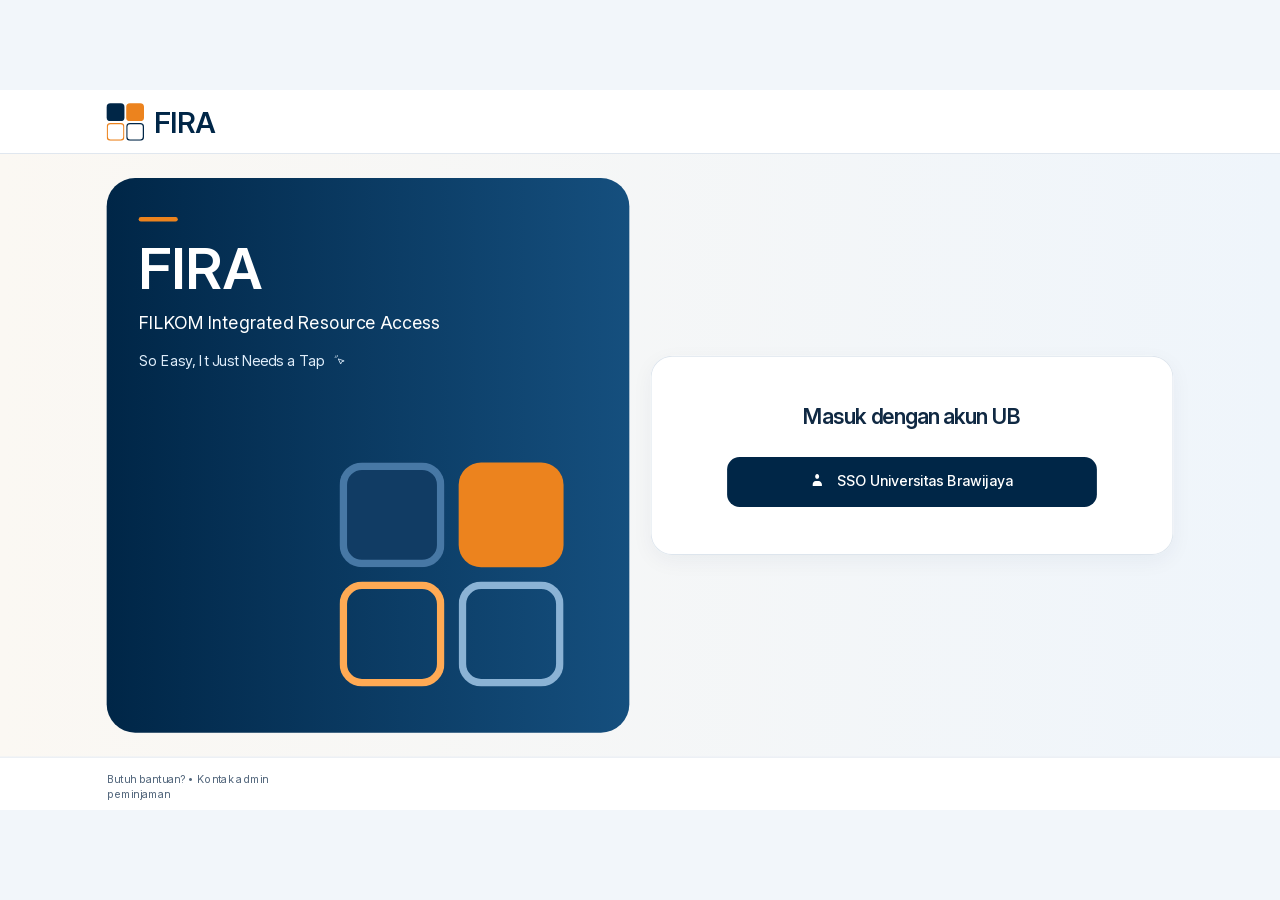
==== index.html @ 44326b99 "ganti judul ama nambahin logo Updated the title and added a favicon link." ====
<!doctype html>
<html lang="id">
<head>
  <meta charset="utf-8">
  <meta name="viewport" content="width=device-width, initial-scale=1">
  <title>FIRA</title>
  <link rel="icon" href="Logo FIRA.png" type="image/x-icon">
  <link rel="stylesheet" href="styles.css">
  <script defer src="prototype-data.js"></script>
  <script defer src="app.js"></script>
</head>
<body>
  <main id="screen" aria-label="FIRA"></main>
  <div id="dialogs"></div>
  <noscript>Aktifkan JavaScript untuk mencoba prototipe FIRA.</noscript>
  <!-- Layar 1: Login -->
  <template id="view-194-294">
    <div class="layer appearance-1 view" style="width:1440px;height:810px" data-view="194:294">
      <div class="layer appearance-2" style="left:0px;top:0px;width:1440px;height:72px" ></div>
      <div class="layer appearance-3" style="left:0px;top:71px;width:1440px;height:1px" ></div>
      <div class="layer appearance-4" style="left:120px;top:99px;width:588px;height:624px" >
        <div class="layer appearance-5" style="left:36px;top:44px;width:44px;height:5px" ></div>
        <span class="layer appearance-6 copy" style="left:36px;top:66px;width:482px;height:72px" ><span>FIRA</span></span>
        <span class="layer appearance-7 copy" style="left:36px;top:149px;width:470px;height:28px" ><span>FILKOM Integrated Resource Access</span></span>
        <span class="layer appearance-8 copy" style="left:36px;top:193px;width:215px;height:24px" ><span>So Easy, It Just Needs a Tap </span></span>
        <div class="layer appearance-9" style="left:254px;top:197px;width:16px;height:16px" >
          <img class="layer appearance-10" style="left:6px;top:6px;width:7.52px;height:7.48px" alt="" src="data:image/svg+xml,%3Csvg%20width%3D%229%22%20height%3D%229%22%20viewBox%3D%220%200%209%209%22%20fill%3D%22none%22%20xmlns%3D%22http%3A%2F%2Fwww.w3.org%2F2000%2Fsvg%22%3E%0A%3Cpath%20d%3D%22M0.580017%200.580078L8.10002%203.62008L4.90002%204.86008L3.66002%208.06008L0.580017%200.580078Z%22%20stroke-width%3D%221.16%22%20stroke-linecap%3D%22round%22%20stroke-linejoin%3D%22round%22%20stroke%3D%22%23DFEDFA%22%2F%3E%0A%3C%2Fsvg%3E%0A">
          <img class="layer appearance-10" style="left:2.16px;top:2.16px;width:3.84px;height:3.84px" alt="" src="data:image/svg+xml,%3Csvg%20width%3D%225%22%20height%3D%225%22%20viewBox%3D%220%200%205%205%22%20fill%3D%22none%22%20xmlns%3D%22http%3A%2F%2Fwww.w3.org%2F2000%2Fsvg%22%3E%0A%3Cpath%20d%3D%22M4.41999%200.580078V2.34008M0.579987%204.42008H2.33999M1.65999%201.66008L2.85999%202.86008%22%20stroke-width%3D%221.16%22%20stroke-linecap%3D%22round%22%20stroke-linejoin%3D%22round%22%20stroke%3D%22%23DFEDFA%22%2F%3E%0A%3C%2Fsvg%3E%0A">
        </div>
        <div class="layer appearance-11" style="left:262px;top:320px;width:118px;height:118px" ></div>
        <div class="layer appearance-12" style="left:396px;top:320px;width:118px;height:118px" ></div>
        <div class="layer appearance-13" style="left:262px;top:454px;width:118px;height:118px" ></div>
        <div class="layer appearance-14" style="left:396px;top:454px;width:118px;height:118px" ></div>
      </div>
      <span class="layer appearance-15 copy" style="left:120px;top:16px;width:45px;height:28px" hidden><span>FIRA</span></span>
      <span class="layer appearance-16 copy" style="left:120px;top:42px;width:208px;height:16px" hidden><span>FILKOM Integrated Resource Access</span></span>
      <div class="layer appearance-17" style="left:732px;top:299px;width:588px;height:224px" ></div>
      <span class="layer appearance-18 copy" style="left:732px;top:352px;width:588px;height:40px" ><span>Masuk dengan akun UB</span></span>
      <div class="layer appearance-2" style="left:0px;top:750px;width:1440px;height:60px" ></div>
      <div class="layer appearance-3" style="left:0px;top:750px;width:1440px;height:1px" ></div>
      <span class="layer appearance-19 copy" style="left:120px;top:768px;width:252px;height:16px" ><span>Butuh bantuan? • Kontak admin peminjaman</span></span>
      <div class="layer appearance-10" style="left:120px;top:14px;width:128px;height:44px" >
        <div class="layer appearance-20" style="left:0px;top:1px;width:19.6px;height:19.6px" ></div>
        <div class="layer appearance-21" style="left:22.4px;top:1px;width:19.6px;height:19.6px" ></div>
        <div class="layer appearance-22" style="left:0px;top:23.4px;width:19.6px;height:19.6px" ></div>
        <div class="layer appearance-23" style="left:22.4px;top:23.4px;width:19.6px;height:19.6px" ></div>
        <span class="layer appearance-24 copy" style="left:53.2px;top:3px;width:76px;height:40px" ><span>FIRA</span></span>
      </div>
      <div class="layer appearance-25 control" style="left:818px;top:413px;width:416px;height:56px" data-events="194:317" role="button" tabindex="0" aria-label="SSO Universitas Brawijaya">
        <div class="layer appearance-26" style="width:20px;height:20px" >
          <img class="layer appearance-10" style="left:7.29px;top:3.33px;width:5.42px;height:5.42px" alt="" src="data:image/svg+xml,%3Csvg%20width%3D%226%22%20height%3D%226%22%20viewBox%3D%220%200%206%206%22%20fill%3D%22none%22%20xmlns%3D%22http%3A%2F%2Fwww.w3.org%2F2000%2Fsvg%22%3E%0A%3Cpath%20d%3D%22M2.70833%205.41667C4.2041%205.41667%205.41667%204.2041%205.41667%202.70833C5.41667%201.21256%204.2041%200%202.70833%200C1.21256%200%200%201.21256%200%202.70833C0%204.2041%201.21256%205.41667%202.70833%205.41667Z%22%20fill%3D%22white%22%2F%3E%0A%3C%2Fsvg%3E%0A">
          <img class="layer appearance-10" style="left:4.17px;top:10.83px;width:11.67px;height:5.83px" alt="" src="data:image/svg+xml,%3Csvg%20width%3D%2212%22%20height%3D%226%22%20viewBox%3D%220%200%2012%206%22%20fill%3D%22none%22%20xmlns%3D%22http%3A%2F%2Fwww.w3.org%2F2000%2Fsvg%22%3E%0A%3Cpath%20d%3D%22M0%205V4.16667C0%203.0616%200.438987%202.00179%201.22039%201.22039C2.00179%200.438987%203.0616%200%204.16667%200H7.5C8.60507%200%209.66488%200.438987%2010.4463%201.22039C11.2277%202.00179%2011.6667%203.0616%2011.6667%204.16667V5C11.6667%205.22101%2011.5789%205.43298%2011.4226%205.58926C11.2663%205.74554%2011.0543%205.83333%2010.8333%205.83333H0.833333C0.61232%205.83333%200.400358%205.74554%200.244078%205.58926C0.0877975%205.43298%200%205.22101%200%205Z%22%20fill%3D%22white%22%2F%3E%0A%3C%2Fsvg%3E%0A">
        </div>
        <span class="layer appearance-27 copy" style="width:201px;height:24px" ><span>SSO Universitas Brawijaya</span></span>
      </div>
    </div>
  </template>

  <!-- Layar 2: Dashboard dan Status Peminjaman -->
  <template id="view-194-322">
    <div class="layer appearance-28 view scrollable" style="width:1440px;height:810px" data-view="194:322">
      <div class="scroll-contents">
        <div class="layer appearance-29" style="left:0px;top:0px;width:1440px;height:941px" ></div>
        <div class="layer appearance-30" style="left:120px;top:158px;width:1200px;height:205px" >
          <div class="layer appearance-31" style="left:1008px;top:35px;width:74px;height:74px" ></div>
          <div class="layer appearance-32" style="left:1094px;top:35px;width:74px;height:74px" ></div>
          <div class="layer appearance-33" style="left:1008px;top:121px;width:74px;height:74px" ></div>
          <div class="layer appearance-34" style="left:1094px;top:121px;width:74px;height:74px" ></div>
          <span class="layer appearance-35 copy" style="left:28px;top:24.5px;width:850px;height:40px" ><span>Halo, Iqbal Fahmi</span></span>
          <span class="layer appearance-36 copy" style="left:28px;top:76.5px;width:815px;height:24px" ><span>Ajukan kebutuhan kegiatanmu dan pantau perkembangannya di sini.</span></span>
          <div class="layer appearance-37 control" style="left:28px;top:128px;width:245px;height:48px" data-events="194:331" role="button" tabindex="0" aria-label="+  Ajukan Peminjaman Baru">
            <span class="layer appearance-38 copy" style="width:183px;height:20px" ><span>+  Ajukan Peminjaman Baru</span></span>
          </div>
          <div class="layer appearance-39 control" style="left:287px;top:128px;width:179px;height:48px" data-events="194:333" role="button" tabindex="0" aria-label="Lihat Prosedur  →">
            <span class="layer appearance-38 copy" style="width:119px;height:20px" ><span>Lihat Prosedur  →</span></span>
          </div>
        </div>
        <div class="layer appearance-9" style="left:120px;top:392px;width:1200px;height:525px" >
          <span class="layer appearance-40 copy" style="left:0px;top:-1.5px;width:758px;height:32px" ><span>Status peminjaman</span></span>
          <span class="layer appearance-41 copy" style="left:0px;top:37.5px;width:768px;height:24px" ><span>Gulir daftar untuk melihat semua pengajuan.</span></span>
          <div class="layer appearance-42 scrollable" style="left:0px;top:82px;width:756px;height:443px" >
            <div class="layer appearance-43" style="left:0px;top:0px;width:756px;height:max-content" >
              <div class="layer appearance-44 control" style="width:756px;height:176px" hidden data-visible="211:199" data-events="194:376" role="button" tabindex="0" aria-label="Status terkirim · Ruangan">
                <div class="layer appearance-45" style="left:20px;top:20px;width:42px;height:42px" >
                  <div class="layer appearance-9" style="left:10px;top:10px;width:22px;height:22px" >
                    <img class="layer appearance-10" style="left:2.75px;top:2.75px;width:16.5px;height:16.5px" alt="" src="data:image/svg+xml,%3Csvg%20xmlns%3D%22http%3A%2F%2Fwww.w3.org%2F2000%2Fsvg%22%20width%3D%2216.5%22%20height%3D%2216.5%22%20viewBox%3D%220%200%2016.5%2016.5%22%3E%3Cpath%20fill-rule%3D%22nonzero%22%20fill%3D%22rgba(0%2C91%2C146%2C1)%22%20d%3D%22M1.00833%2016.5%20C1.00833%2016.9556%201.3777%2017.325%201.83333%2017.325%20C2.28897%2017.325%202.65833%2016.9556%202.65833%2016.5%20L1.83333%2016.5%20L1.00833%2016.5%20Z%20M3.66667%200%20L3.66667%20-0.825%20L3.66667%200%20Z%20M11%200%20L11.495%20-0.66%20C11.3522%20-0.767103%2011.1785%20-0.825%2011%20-0.825%20L11%200%20Z%20M14.6667%202.75%20L15.4917%202.75%20C15.4917%202.49033%2015.3694%202.24581%2015.1617%202.09%20L14.6667%202.75%20Z%20M13.8417%2016.5%20C13.8417%2016.9556%2014.211%2017.325%2014.6667%2017.325%20C15.1223%2017.325%2015.4917%2016.9556%2015.4917%2016.5%20L14.6667%2016.5%20L13.8417%2016.5%20Z%20M0%2015.675%20C-0.455635%2015.675%20-0.825%2016.0444%20-0.825%2016.5%20C-0.825%2016.9556%20-0.455635%2017.325%200%2017.325%20L0%2016.5%20L0%2015.675%20Z%20M16.5%2017.325%20C16.9556%2017.325%2017.325%2016.9556%2017.325%2016.5%20C17.325%2016.0444%2016.9556%2015.675%2016.5%2015.675%20L16.5%2016.5%20L16.5%2017.325%20Z%20M8.25%207.425%20C7.79437%207.425%207.425%207.79437%207.425%208.25%20C7.425%208.70564%207.79437%209.075%208.25%209.075%20L8.25%208.25%20L8.25%207.425%20Z%20M8.25917%209.075%20C8.7148%209.075%209.08417%208.70564%209.08417%208.25%20C9.08417%207.79437%208.7148%207.425%208.25917%207.425%20L8.25917%208.25%20L8.25917%209.075%20Z%20M1.83333%2016.5%20L2.65833%2016.5%20L2.65833%201.83333%20L1.83333%201.83333%20L1.00833%201.83333%20L1.00833%2016.5%20L1.83333%2016.5%20Z%20M1.83333%201.83333%20L2.65833%201.83333%20C2.65833%201.56591%202.76457%201.30943%202.95367%201.12033%20L2.3703%200.536971%20L1.78694%20-0.0463923%20C1.28841%200.452142%201.00833%201.1283%201.00833%201.83333%20L1.83333%201.83333%20Z%20M2.3703%200.536971%20L2.95367%201.12033%20C3.14277%200.931235%203.39924%200.825%203.66667%200.825%20L3.66667%200%20L3.66667%20-0.825%20C2.96163%20-0.825%202.28548%20-0.544927%201.78694%20-0.0463923%20L2.3703%200.536971%20Z%20M3.66667%200%20L3.66667%200.825%20L11%200.825%20L11%200%20L11%20-0.825%20L3.66667%20-0.825%20L3.66667%200%20Z%20M11%200%20L10.505%200.66%20L14.1717%203.41%20L14.6667%202.75%20L15.1617%202.09%20L11.495%20-0.66%20L11%200%20Z%20M14.6667%202.75%20L13.8417%202.75%20L13.8417%2016.5%20L14.6667%2016.5%20L15.4917%2016.5%20L15.4917%202.75%20L14.6667%202.75%20Z%20M0%2016.5%20L0%2017.325%20L16.5%2017.325%20L16.5%2016.5%20L16.5%2015.675%20L0%2015.675%20L0%2016.5%20Z%20M8.25%208.25%20L8.25%209.075%20L8.25917%209.075%20L8.25917%208.25%20L8.25917%207.425%20L8.25%207.425%20L8.25%208.25%20Z%22%2F%3E%3C%2Fsvg%3E">
                  </div>
                </div>
                <span class="layer appearance-46 copy" style="left:76px;top:19px;width:416px;height:28px" data-characters="211:208"><span>Pelatihan HMDTIF · Ruangan</span></span>
                <div class="layer appearance-47" style="left:501px;top:18px;width:233px;height:32px" >
                  <span class="layer appearance-48 copy" style="width:200px;height:20px" ><span>◷  Menunggu verifikasi BEM</span></span>
                </div>
                <span class="layer appearance-49 copy" style="left:76px;top:57px;width:405px;height:20px" data-characters="211:209"><span>Ruang GKM 4.1 (Kanan)</span></span>
                <span class="layer appearance-49 copy" style="left:76px;top:86px;width:405px;height:20px" data-characters="211:210"><span>11 November 2026 · 10.00–12.00 WIB</span></span>
                <div class="layer appearance-39 control" style="left:588px;top:108px;width:146px;height:48px" data-events="230:116" role="button" tabindex="0" aria-label="Lihat Detail  →">
                  <span class="layer appearance-50 copy" style="width:110px;height:22px" ><span>Lihat Detail  →</span></span>
                </div>
              </div>
              <div class="layer appearance-44 control" style="width:756px;height:176px" hidden data-visible="211:202" data-events="199:49" role="button" tabindex="0" aria-label="Status terkirim · Demo Multimedia · Peralatan">
                <div class="layer appearance-51" style="left:20px;top:20px;width:42px;height:42px" >
                  <div class="layer appearance-9" style="left:10px;top:10px;width:22px;height:22px" >
                    <img class="layer appearance-10" style="left:2.75px;top:6.42px;width:16.5px;height:11.92px" alt="" src="data:image/svg+xml,%3Csvg%20xmlns%3D%22http%3A%2F%2Fwww.w3.org%2F2000%2Fsvg%22%20width%3D%2216.5%22%20height%3D%2211.916666984558105%22%20viewBox%3D%220%200%2016.5%2011.916666984558105%22%3E%3Cpath%20fill-rule%3D%22nonzero%22%20fill%3D%22rgba(81%2C57%2C144%2C1)%22%20d%3D%22M2.75%200%20L2.75%200.825%20L13.75%200.825%20L13.75%200%20L13.75%20-0.825%20L2.75%20-0.825%20L2.75%200%20Z%20M13.75%200%20L13.75%200.825%20C14.8131%200.825%2015.675%201.68685%2015.675%202.75%20L16.5%202.75%20L17.325%202.75%20C17.325%200.775582%2015.7244%20-0.825%2013.75%20-0.825%20L13.75%200%20Z%20M16.5%202.75%20L15.675%202.75%20L15.675%209.16667%20L16.5%209.16667%20L17.325%209.16667%20L17.325%202.75%20L16.5%202.75%20Z%20M16.5%209.16667%20L15.675%209.16667%20C15.675%2010.2298%2014.8131%2011.0917%2013.75%2011.0917%20L13.75%2011.9167%20L13.75%2012.7417%20C15.7244%2012.7417%2017.325%2011.1411%2017.325%209.16667%20L16.5%209.16667%20Z%20M13.75%2011.9167%20L13.75%2011.0917%20L2.75%2011.0917%20L2.75%2011.9167%20L2.75%2012.7417%20L13.75%2012.7417%20L13.75%2011.9167%20Z%20M2.75%2011.9167%20L2.75%2011.0917%20C1.68685%2011.0917%200.825%2010.2298%200.825%209.16667%20L0%209.16667%20L-0.825%209.16667%20C-0.825%2011.1411%200.775582%2012.7417%202.75%2012.7417%20L2.75%2011.9167%20Z%20M0%209.16667%20L0.825%209.16667%20L0.825%202.75%20L0%202.75%20L-0.825%202.75%20L-0.825%209.16667%20L0%209.16667%20Z%20M0%202.75%20L0.825%202.75%20C0.825%201.68685%201.68685%200.825%202.75%200.825%20L2.75%200%20L2.75%20-0.825%20C0.775582%20-0.825%20-0.825%200.775582%20-0.825%202.75%20L0%202.75%20Z%22%2F%3E%3C%2Fsvg%3E">
                    <img class="layer appearance-10" style="left:2.75px;top:3.67px;width:16.5px;height:10.08px" alt="" src="data:image/svg+xml,%3Csvg%20xmlns%3D%22http%3A%2F%2Fwww.w3.org%2F2000%2Fsvg%22%20width%3D%2216.5%22%20height%3D%2210.083333969116211%22%20viewBox%3D%220%200%2016.5%2010.083333969116211%22%3E%3Cpath%20fill-rule%3D%22nonzero%22%20fill%3D%22rgba(81%2C57%2C144%2C1)%22%20d%3D%22M3.75833%202.75%20C3.75833%203.20564%204.1277%203.575%204.58333%203.575%20C5.03897%203.575%205.40833%203.20564%205.40833%202.75%20L4.58333%202.75%20L3.75833%202.75%20Z%20M4.58333%200.916667%20L5.40833%200.916667%20L4.58333%200.916667%20Z%20M5.5%200%20L5.5%200.825%20L5.5%200%20Z%20M11.0917%202.75%20C11.0917%203.20564%2011.461%203.575%2011.9167%203.575%20C12.3723%203.575%2012.7417%203.20564%2012.7417%202.75%20L11.9167%202.75%20L11.0917%202.75%20Z%20M0%206.50833%20C-0.455635%206.50833%20-0.825%206.8777%20-0.825%207.33333%20C-0.825%207.78897%20-0.455635%208.15833%200%208.15833%20L0%207.33333%20L0%206.50833%20Z%20M16.5%208.15833%20C16.9556%208.15833%2017.325%207.78897%2017.325%207.33333%20C17.325%206.8777%2016.9556%206.50833%2016.5%206.50833%20L16.5%207.33333%20L16.5%208.15833%20Z%20M7.24167%207.33333%20C7.24167%206.8777%206.8723%206.50833%206.41667%206.50833%20C5.96103%206.50833%205.59167%206.8777%205.59167%207.33333%20L6.41667%207.33333%20L7.24167%207.33333%20Z%20M6.41667%2010.0833%20L5.59167%2010.0833%20C5.59167%2010.539%205.96103%2010.9083%206.41667%2010.9083%20L6.41667%2010.0833%20Z%20M10.0833%2010.0833%20L10.0833%2010.9083%20C10.539%2010.9083%2010.9083%2010.539%2010.9083%2010.0833%20L10.0833%2010.0833%20Z%20M10.9083%207.33333%20C10.9083%206.8777%2010.539%206.50833%2010.0833%206.50833%20C9.6277%206.50833%209.25833%206.8777%209.25833%207.33333%20L10.0833%207.33333%20L10.9083%207.33333%20Z%20M4.58333%202.75%20L5.40833%202.75%20L5.40833%200.916667%20L4.58333%200.916667%20L3.75833%200.916667%20L3.75833%202.75%20L4.58333%202.75%20Z%20M4.58333%200.916667%20L5.40833%200.916667%20C5.40833%200.892356%205.41799%200.86904%205.43518%200.851849%20L4.85182%200.268486%20L4.26846%20-0.314877%20C3.94183%200.011748%203.75833%200.454747%203.75833%200.916667%20L4.58333%200.916667%20Z%20M4.85182%200.268486%20L5.43518%200.851849%20C5.45237%200.834657%205.47569%200.825%205.5%200.825%20L5.5%200%20L5.5%20-0.825%20C5.03808%20-0.825%204.59508%20-0.641503%204.26846%20-0.314877%20L4.85182%200.268486%20Z%20M5.5%200%20L5.5%200.825%20L11%200.825%20L11%200%20L11%20-0.825%20L5.5%20-0.825%20L5.5%200%20Z%20M11%200%20L11%200.825%20C11.0243%200.825%2011.0476%200.834657%2011.0648%200.851849%20L11.6482%200.268486%20L12.2315%20-0.314877%20C11.9049%20-0.641503%2011.4619%20-0.825%2011%20-0.825%20L11%200%20Z%20M11.6482%200.268486%20L11.0648%200.851849%20C11.082%200.86904%2011.0917%200.892356%2011.0917%200.916667%20L11.9167%200.916667%20L12.7417%200.916667%20C12.7417%200.454747%2012.5582%200.011748%2012.2315%20-0.314877%20L11.6482%200.268486%20Z%20M11.9167%200.916667%20L11.0917%200.916667%20L11.0917%202.75%20L11.9167%202.75%20L12.7417%202.75%20L12.7417%200.916667%20L11.9167%200.916667%20Z%20M0%207.33333%20L0%208.15833%20L16.5%208.15833%20L16.5%207.33333%20L16.5%206.50833%20L0%206.50833%20L0%207.33333%20Z%20M6.41667%207.33333%20L5.59167%207.33333%20L5.59167%2010.0833%20L6.41667%2010.0833%20L7.24167%2010.0833%20L7.24167%207.33333%20L6.41667%207.33333%20Z%20M6.41667%2010.0833%20L6.41667%2010.9083%20L10.0833%2010.9083%20L10.0833%2010.0833%20L10.0833%209.25833%20L6.41667%209.25833%20L6.41667%2010.0833%20Z%20M10.0833%2010.0833%20L10.9083%2010.0833%20L10.9083%207.33333%20L10.0833%207.33333%20L9.25833%207.33333%20L9.25833%2010.0833%20L10.0833%2010.0833%20Z%22%2F%3E%3C%2Fsvg%3E">
                  </div>
                </div>
                <span class="layer appearance-46 copy" style="left:76px;top:19px;width:416px;height:28px" ><span>Demo Multimedia · Peralatan</span></span>
                <div class="layer appearance-47" style="left:501px;top:18px;width:233px;height:32px" >
                  <span class="layer appearance-48 copy" style="width:200px;height:20px" ><span>◷  Menunggu verifikasi BEM</span></span>
                </div>
                <span class="layer appearance-49 copy" style="left:76px;top:57px;width:405px;height:20px" data-characters="199:42"><span>TV</span></span>
                <span class="layer appearance-52 copy" style="left:501px;top:66px;width:233px;height:22px" data-characters="199:43"><span>1 unit</span></span>
                <span class="layer appearance-49 copy" style="left:76px;top:86px;width:405px;height:20px" data-characters="199:44"><span>25 Nov 2026 · 09.00–16.00 WIB</span></span>
                <div class="layer appearance-39 control" style="left:588px;top:108px;width:146px;height:48px" data-events="230:118" role="button" tabindex="0" aria-label="Lihat Detail  →">
                  <span class="layer appearance-50 copy" style="width:110px;height:22px" ><span>Lihat Detail  →</span></span>
                </div>
              </div>
              <div class="layer appearance-44 control" style="width:756px;height:176px" hidden data-visible="211:205" data-events="199:60" role="button" tabindex="0" aria-label="Status terkirim · RABIR AF · Publikasi">
                <div class="layer appearance-53" style="left:20px;top:20px;width:42px;height:42px" >
                  <div class="layer appearance-9" style="left:10px;top:10px;width:22px;height:22px" >
                    <img class="layer appearance-10" style="left:3.67px;top:4.58px;width:16.5px;height:13.75px" alt="" src="data:image/svg+xml,%3Csvg%20xmlns%3D%22http%3A%2F%2Fwww.w3.org%2F2000%2Fsvg%22%20width%3D%2216.5%22%20height%3D%2213.75%22%20viewBox%3D%220%200%2016.5%2013.75%22%3E%3Cpath%20fill-rule%3D%22nonzero%22%20fill%3D%22rgba(23%2C99%2C73%2C1)%22%20d%3D%22M0%204.58333%20L-0.825%204.58333%20L0%204.58333%20Z%20M4.58333%209.16667%20L4.9184%208.41277%20C4.81291%208.36589%204.69877%208.34167%204.58333%208.34167%20L4.58333%209.16667%20Z%20M12.8333%2012.8333%20L12.4983%2013.5872%20C12.7535%2013.7007%2013.0487%2013.6773%2013.2829%2013.5251%20C13.5171%2013.3729%2013.6583%2013.1126%2013.6583%2012.8333%20L12.8333%2012.8333%20Z%20M12.8333%200%20L13.6583%200%20C13.6583%20-0.279269%2013.5171%20-0.539579%2013.2829%20-0.691756%20C13.0487%20-0.843933%2012.7535%20-0.867316%2012.4983%20-0.753895%20L12.8333%200%20Z%20M4.58333%203.66667%20L4.58333%204.49167%20C4.69877%204.49167%204.81291%204.46744%204.9184%204.42056%20L4.58333%203.66667%20Z%20M4.43266%208.86027%20C4.26344%208.43722%203.78332%208.23145%203.36027%208.40067%20C2.93722%208.56989%202.73145%209.05002%202.90067%209.47306%20L3.66667%209.16667%20L4.43266%208.86027%20Z%20M4.73401%2014.0564%20C4.90323%2014.4794%205.38335%2014.6852%205.8064%2014.516%20C6.22944%2014.3468%206.43521%2013.8666%206.26599%2013.4436%20L5.5%2013.75%20L4.73401%2014.0564%20Z%20M15%203.0833%20C14.6778%203.40549%2014.6778%203.92785%2015%204.25003%20C15.3222%204.57221%2015.8445%204.57221%2016.1667%204.25003%20L15.5833%203.66667%20L15%203.0833%20Z%20M17.0834%203.33336%20C17.4055%203.01118%2017.4055%202.48882%2017.0834%202.16664%20C16.7612%201.84445%2016.2388%201.84445%2015.9166%202.16664%20L16.5%202.75%20L17.0834%203.33336%20Z%20M16.1667%209.49997%20C15.8445%209.17779%2015.3222%209.17779%2015%209.49997%20C14.6778%209.82215%2014.6778%2010.3445%2015%2010.6667%20L15.5833%2010.0833%20L16.1667%209.49997%20Z%20M15.9166%2011.5834%20C16.2388%2011.9055%2016.7612%2011.9055%2017.0834%2011.5834%20C17.4055%2011.2612%2017.4055%2010.7388%2017.0834%2010.4166%20L16.5%2011%20L15.9166%2011.5834%20Z%20M0%204.58333%20L-0.825%204.58333%20L-0.825%208.25%20L0%208.25%20L0.825%208.25%20L0.825%204.58333%20L0%204.58333%20Z%20M0%208.25%20L-0.825%208.25%20C-0.825%208.71192%20-0.641503%209.15492%20-0.314877%209.48154%20L0.268486%208.89818%20L0.851849%208.31482%20C0.834657%208.29763%200.825%208.27431%200.825%208.25%20L0%208.25%20Z%20M0.268486%208.89818%20L-0.314877%209.48154%20C0.011748%209.80817%200.454747%209.99167%200.916667%209.99167%20L0.916667%209.16667%20L0.916667%208.34167%20C0.892356%208.34167%200.86904%208.33201%200.851849%208.31482%20L0.268486%208.89818%20Z%20M0.916667%209.16667%20L0.916667%209.99167%20L4.58333%209.99167%20L4.58333%209.16667%20L4.58333%208.34167%20L0.916667%208.34167%20L0.916667%209.16667%20Z%20M4.58333%209.16667%20L4.24827%209.92056%20L12.4983%2013.5872%20L12.8333%2012.8333%20L13.1684%2012.0794%20L4.9184%208.41277%20L4.58333%209.16667%20Z%20M12.8333%2012.8333%20L13.6583%2012.8333%20L13.6583%200%20L12.8333%200%20L12.0083%200%20L12.0083%2012.8333%20L12.8333%2012.8333%20Z%20M12.8333%200%20L12.4983%20-0.753895%20L4.24827%202.91277%20L4.58333%203.66667%20L4.9184%204.42056%20L13.1684%200.753895%20L12.8333%200%20Z%20M4.58333%203.66667%20L4.58333%202.84167%20L0.916667%202.84167%20L0.916667%203.66667%20L0.916667%204.49167%20L4.58333%204.49167%20L4.58333%203.66667%20Z%20M0.916667%203.66667%20L0.916667%202.84167%20C0.454747%202.84167%200.011748%203.02516%20-0.314877%203.35179%20L0.268486%203.93515%20L0.851849%204.51852%20C0.86904%204.50132%200.892356%204.49167%200.916667%204.49167%20L0.916667%203.66667%20Z%20M0.268486%203.93515%20L-0.314877%203.35179%20C-0.641503%203.67841%20-0.825%204.12141%20-0.825%204.58333%20L0%204.58333%20L0.825%204.58333%20C0.825%204.55902%200.834657%204.53571%200.851849%204.51852%20L0.268486%203.93515%20Z%20M3.66667%209.16667%20L2.90067%209.47306%20L4.73401%2014.0564%20L5.5%2013.75%20L6.26599%2013.4436%20L4.43266%208.86027%20L3.66667%209.16667%20Z%20M15.5833%203.66667%20L16.1667%204.25003%20L17.0834%203.33336%20L16.5%202.75%20L15.9166%202.16664%20L15%203.0833%20L15.5833%203.66667%20Z%20M15.5833%2010.0833%20L15%2010.6667%20L15.9166%2011.5834%20L16.5%2011%20L17.0834%2010.4166%20L16.1667%209.49997%20L15.5833%2010.0833%20Z%22%2F%3E%3C%2Fsvg%3E">
                  </div>
                </div>
                <span class="layer appearance-46 copy" style="left:76px;top:19px;width:416px;height:28px" ><span>RABIR AF · Publikasi</span></span>
                <div class="layer appearance-47" style="left:501px;top:18px;width:233px;height:32px" >
                  <span class="layer appearance-48 copy" style="width:200px;height:20px" ><span>◷  Menunggu verifikasi BEM</span></span>
                </div>
                <span class="layer appearance-49 copy" style="left:76px;top:57px;width:405px;height:20px" data-characters="199:45"><span>Semua signage FILKOM UB</span></span>
                <span class="layer appearance-52 copy" style="left:501px;top:66px;width:233px;height:22px" data-characters="199:47"><span>1 hari</span></span>
                <span class="layer appearance-49 copy" style="left:76px;top:86px;width:405px;height:20px" data-characters="199:46"><span>25 November 2026</span></span>
                <div class="layer appearance-39 control" style="left:588px;top:108px;width:146px;height:48px" data-events="230:120" role="button" tabindex="0" aria-label="Lihat Detail  →">
                  <span class="layer appearance-50 copy" style="width:110px;height:22px" ><span>Lihat Detail  →</span></span>
                </div>
              </div>
              <div class="layer appearance-44 control" style="width:756px;height:176px" hidden data-visible="211:200" data-events="211:219" role="button" tabindex="0" aria-label="Status 2 · Ruangan">
                <div class="layer appearance-45" style="left:20px;top:20px;width:42px;height:42px" >
                  <div class="layer appearance-9" style="left:10px;top:10px;width:22px;height:22px" >
                    <img class="layer appearance-10" style="left:2.75px;top:2.75px;width:16.5px;height:16.5px" alt="" src="data:image/svg+xml,%3Csvg%20xmlns%3D%22http%3A%2F%2Fwww.w3.org%2F2000%2Fsvg%22%20width%3D%2216.5%22%20height%3D%2216.5%22%20viewBox%3D%220%200%2016.5%2016.5%22%3E%3Cpath%20fill-rule%3D%22nonzero%22%20fill%3D%22rgba(0%2C91%2C146%2C1)%22%20d%3D%22M1.00833%2016.5%20C1.00833%2016.9556%201.3777%2017.325%201.83333%2017.325%20C2.28897%2017.325%202.65833%2016.9556%202.65833%2016.5%20L1.83333%2016.5%20L1.00833%2016.5%20Z%20M3.66667%200%20L3.66667%20-0.825%20L3.66667%200%20Z%20M11%200%20L11.495%20-0.66%20C11.3522%20-0.767103%2011.1785%20-0.825%2011%20-0.825%20L11%200%20Z%20M14.6667%202.75%20L15.4917%202.75%20C15.4917%202.49033%2015.3694%202.24581%2015.1617%202.09%20L14.6667%202.75%20Z%20M13.8417%2016.5%20C13.8417%2016.9556%2014.211%2017.325%2014.6667%2017.325%20C15.1223%2017.325%2015.4917%2016.9556%2015.4917%2016.5%20L14.6667%2016.5%20L13.8417%2016.5%20Z%20M0%2015.675%20C-0.455635%2015.675%20-0.825%2016.0444%20-0.825%2016.5%20C-0.825%2016.9556%20-0.455635%2017.325%200%2017.325%20L0%2016.5%20L0%2015.675%20Z%20M16.5%2017.325%20C16.9556%2017.325%2017.325%2016.9556%2017.325%2016.5%20C17.325%2016.0444%2016.9556%2015.675%2016.5%2015.675%20L16.5%2016.5%20L16.5%2017.325%20Z%20M8.25%207.425%20C7.79437%207.425%207.425%207.79437%207.425%208.25%20C7.425%208.70564%207.79437%209.075%208.25%209.075%20L8.25%208.25%20L8.25%207.425%20Z%20M8.25917%209.075%20C8.7148%209.075%209.08417%208.70564%209.08417%208.25%20C9.08417%207.79437%208.7148%207.425%208.25917%207.425%20L8.25917%208.25%20L8.25917%209.075%20Z%20M1.83333%2016.5%20L2.65833%2016.5%20L2.65833%201.83333%20L1.83333%201.83333%20L1.00833%201.83333%20L1.00833%2016.5%20L1.83333%2016.5%20Z%20M1.83333%201.83333%20L2.65833%201.83333%20C2.65833%201.56591%202.76457%201.30943%202.95367%201.12033%20L2.3703%200.536971%20L1.78694%20-0.0463923%20C1.28841%200.452142%201.00833%201.1283%201.00833%201.83333%20L1.83333%201.83333%20Z%20M2.3703%200.536971%20L2.95367%201.12033%20C3.14277%200.931235%203.39924%200.825%203.66667%200.825%20L3.66667%200%20L3.66667%20-0.825%20C2.96163%20-0.825%202.28548%20-0.544927%201.78694%20-0.0463923%20L2.3703%200.536971%20Z%20M3.66667%200%20L3.66667%200.825%20L11%200.825%20L11%200%20L11%20-0.825%20L3.66667%20-0.825%20L3.66667%200%20Z%20M11%200%20L10.505%200.66%20L14.1717%203.41%20L14.6667%202.75%20L15.1617%202.09%20L11.495%20-0.66%20L11%200%20Z%20M14.6667%202.75%20L13.8417%202.75%20L13.8417%2016.5%20L14.6667%2016.5%20L15.4917%2016.5%20L15.4917%202.75%20L14.6667%202.75%20Z%20M0%2016.5%20L0%2017.325%20L16.5%2017.325%20L16.5%2016.5%20L16.5%2015.675%20L0%2015.675%20L0%2016.5%20Z%20M8.25%208.25%20L8.25%209.075%20L8.25917%209.075%20L8.25917%208.25%20L8.25917%207.425%20L8.25%207.425%20L8.25%208.25%20Z%22%2F%3E%3C%2Fsvg%3E">
                  </div>
                </div>
                <span class="layer appearance-46 copy" style="left:76px;top:19px;width:416px;height:28px" data-characters="211:208"><span>Pelatihan HMDTIF · Ruangan</span></span>
                <div class="layer appearance-47" style="left:501px;top:18px;width:233px;height:32px" >
                  <span class="layer appearance-48 copy" style="width:200px;height:20px" ><span>◷  Menunggu verifikasi BEM</span></span>
                </div>
                <span class="layer appearance-49 copy" style="left:76px;top:57px;width:405px;height:20px" data-characters="211:209"><span>Ruang GKM 4.1 (Kanan)</span></span>
                <span class="layer appearance-49 copy" style="left:76px;top:86px;width:405px;height:20px" data-characters="211:210"><span>11 November 2026 · 10.00–12.00 WIB</span></span>
                <div class="layer appearance-39 control" style="left:588px;top:108px;width:146px;height:48px" data-events="230:122" role="button" tabindex="0" aria-label="Lihat Detail  →">
                  <span class="layer appearance-50 copy" style="width:110px;height:22px" ><span>Lihat Detail  →</span></span>
                </div>
              </div>
              <div class="layer appearance-44 control" style="width:756px;height:176px" hidden data-visible="211:203" data-events="211:228" role="button" tabindex="0" aria-label="Status 2 · Peralatan">
                <div class="layer appearance-51" style="left:20px;top:20px;width:42px;height:42px" >
                  <div class="layer appearance-9" style="left:10px;top:10px;width:22px;height:22px" >
                    <img class="layer appearance-10" style="left:2.75px;top:6.42px;width:16.5px;height:11.92px" alt="" src="data:image/svg+xml,%3Csvg%20xmlns%3D%22http%3A%2F%2Fwww.w3.org%2F2000%2Fsvg%22%20width%3D%2216.5%22%20height%3D%2211.916666984558105%22%20viewBox%3D%220%200%2016.5%2011.916666984558105%22%3E%3Cpath%20fill-rule%3D%22nonzero%22%20fill%3D%22rgba(81%2C57%2C144%2C1)%22%20d%3D%22M2.75%200%20L2.75%200.825%20L13.75%200.825%20L13.75%200%20L13.75%20-0.825%20L2.75%20-0.825%20L2.75%200%20Z%20M13.75%200%20L13.75%200.825%20C14.8131%200.825%2015.675%201.68685%2015.675%202.75%20L16.5%202.75%20L17.325%202.75%20C17.325%200.775582%2015.7244%20-0.825%2013.75%20-0.825%20L13.75%200%20Z%20M16.5%202.75%20L15.675%202.75%20L15.675%209.16667%20L16.5%209.16667%20L17.325%209.16667%20L17.325%202.75%20L16.5%202.75%20Z%20M16.5%209.16667%20L15.675%209.16667%20C15.675%2010.2298%2014.8131%2011.0917%2013.75%2011.0917%20L13.75%2011.9167%20L13.75%2012.7417%20C15.7244%2012.7417%2017.325%2011.1411%2017.325%209.16667%20L16.5%209.16667%20Z%20M13.75%2011.9167%20L13.75%2011.0917%20L2.75%2011.0917%20L2.75%2011.9167%20L2.75%2012.7417%20L13.75%2012.7417%20L13.75%2011.9167%20Z%20M2.75%2011.9167%20L2.75%2011.0917%20C1.68685%2011.0917%200.825%2010.2298%200.825%209.16667%20L0%209.16667%20L-0.825%209.16667%20C-0.825%2011.1411%200.775582%2012.7417%202.75%2012.7417%20L2.75%2011.9167%20Z%20M0%209.16667%20L0.825%209.16667%20L0.825%202.75%20L0%202.75%20L-0.825%202.75%20L-0.825%209.16667%20L0%209.16667%20Z%20M0%202.75%20L0.825%202.75%20C0.825%201.68685%201.68685%200.825%202.75%200.825%20L2.75%200%20L2.75%20-0.825%20C0.775582%20-0.825%20-0.825%200.775582%20-0.825%202.75%20L0%202.75%20Z%22%2F%3E%3C%2Fsvg%3E">
                    <img class="layer appearance-10" style="left:2.75px;top:3.67px;width:16.5px;height:10.08px" alt="" src="data:image/svg+xml,%3Csvg%20xmlns%3D%22http%3A%2F%2Fwww.w3.org%2F2000%2Fsvg%22%20width%3D%2216.5%22%20height%3D%2210.083333969116211%22%20viewBox%3D%220%200%2016.5%2010.083333969116211%22%3E%3Cpath%20fill-rule%3D%22nonzero%22%20fill%3D%22rgba(81%2C57%2C144%2C1)%22%20d%3D%22M3.75833%202.75%20C3.75833%203.20564%204.1277%203.575%204.58333%203.575%20C5.03897%203.575%205.40833%203.20564%205.40833%202.75%20L4.58333%202.75%20L3.75833%202.75%20Z%20M4.58333%200.916667%20L5.40833%200.916667%20L4.58333%200.916667%20Z%20M5.5%200%20L5.5%200.825%20L5.5%200%20Z%20M11.0917%202.75%20C11.0917%203.20564%2011.461%203.575%2011.9167%203.575%20C12.3723%203.575%2012.7417%203.20564%2012.7417%202.75%20L11.9167%202.75%20L11.0917%202.75%20Z%20M0%206.50833%20C-0.455635%206.50833%20-0.825%206.8777%20-0.825%207.33333%20C-0.825%207.78897%20-0.455635%208.15833%200%208.15833%20L0%207.33333%20L0%206.50833%20Z%20M16.5%208.15833%20C16.9556%208.15833%2017.325%207.78897%2017.325%207.33333%20C17.325%206.8777%2016.9556%206.50833%2016.5%206.50833%20L16.5%207.33333%20L16.5%208.15833%20Z%20M7.24167%207.33333%20C7.24167%206.8777%206.8723%206.50833%206.41667%206.50833%20C5.96103%206.50833%205.59167%206.8777%205.59167%207.33333%20L6.41667%207.33333%20L7.24167%207.33333%20Z%20M6.41667%2010.0833%20L5.59167%2010.0833%20C5.59167%2010.539%205.96103%2010.9083%206.41667%2010.9083%20L6.41667%2010.0833%20Z%20M10.0833%2010.0833%20L10.0833%2010.9083%20C10.539%2010.9083%2010.9083%2010.539%2010.9083%2010.0833%20L10.0833%2010.0833%20Z%20M10.9083%207.33333%20C10.9083%206.8777%2010.539%206.50833%2010.0833%206.50833%20C9.6277%206.50833%209.25833%206.8777%209.25833%207.33333%20L10.0833%207.33333%20L10.9083%207.33333%20Z%20M4.58333%202.75%20L5.40833%202.75%20L5.40833%200.916667%20L4.58333%200.916667%20L3.75833%200.916667%20L3.75833%202.75%20L4.58333%202.75%20Z%20M4.58333%200.916667%20L5.40833%200.916667%20C5.40833%200.892356%205.41799%200.86904%205.43518%200.851849%20L4.85182%200.268486%20L4.26846%20-0.314877%20C3.94183%200.011748%203.75833%200.454747%203.75833%200.916667%20L4.58333%200.916667%20Z%20M4.85182%200.268486%20L5.43518%200.851849%20C5.45237%200.834657%205.47569%200.825%205.5%200.825%20L5.5%200%20L5.5%20-0.825%20C5.03808%20-0.825%204.59508%20-0.641503%204.26846%20-0.314877%20L4.85182%200.268486%20Z%20M5.5%200%20L5.5%200.825%20L11%200.825%20L11%200%20L11%20-0.825%20L5.5%20-0.825%20L5.5%200%20Z%20M11%200%20L11%200.825%20C11.0243%200.825%2011.0476%200.834657%2011.0648%200.851849%20L11.6482%200.268486%20L12.2315%20-0.314877%20C11.9049%20-0.641503%2011.4619%20-0.825%2011%20-0.825%20L11%200%20Z%20M11.6482%200.268486%20L11.0648%200.851849%20C11.082%200.86904%2011.0917%200.892356%2011.0917%200.916667%20L11.9167%200.916667%20L12.7417%200.916667%20C12.7417%200.454747%2012.5582%200.011748%2012.2315%20-0.314877%20L11.6482%200.268486%20Z%20M11.9167%200.916667%20L11.0917%200.916667%20L11.0917%202.75%20L11.9167%202.75%20L12.7417%202.75%20L12.7417%200.916667%20L11.9167%200.916667%20Z%20M0%207.33333%20L0%208.15833%20L16.5%208.15833%20L16.5%207.33333%20L16.5%206.50833%20L0%206.50833%20L0%207.33333%20Z%20M6.41667%207.33333%20L5.59167%207.33333%20L5.59167%2010.0833%20L6.41667%2010.0833%20L7.24167%2010.0833%20L7.24167%207.33333%20L6.41667%207.33333%20Z%20M6.41667%2010.0833%20L6.41667%2010.9083%20L10.0833%2010.9083%20L10.0833%2010.0833%20L10.0833%209.25833%20L6.41667%209.25833%20L6.41667%2010.0833%20Z%20M10.0833%2010.0833%20L10.9083%2010.0833%20L10.9083%207.33333%20L10.0833%207.33333%20L9.25833%207.33333%20L9.25833%2010.0833%20L10.0833%2010.0833%20Z%22%2F%3E%3C%2Fsvg%3E">
                  </div>
                </div>
                <span class="layer appearance-46 copy" style="left:76px;top:19px;width:416px;height:28px" ><span>Demo Multimedia · Peralatan</span></span>
                <div class="layer appearance-47" style="left:501px;top:18px;width:233px;height:32px" >
                  <span class="layer appearance-48 copy" style="width:200px;height:20px" ><span>◷  Menunggu verifikasi BEM</span></span>
                </div>
                <span class="layer appearance-49 copy" style="left:76px;top:57px;width:405px;height:20px" data-characters="199:42"><span>TV</span></span>
                <span class="layer appearance-52 copy" style="left:501px;top:66px;width:233px;height:22px" data-characters="199:43"><span>1 unit</span></span>
                <span class="layer appearance-49 copy" style="left:76px;top:86px;width:405px;height:20px" data-characters="199:44"><span>25 Nov 2026 · 09.00–16.00 WIB</span></span>
                <div class="layer appearance-39 control" style="left:588px;top:108px;width:146px;height:48px" data-events="230:124" role="button" tabindex="0" aria-label="Lihat Detail  →">
                  <span class="layer appearance-50 copy" style="width:110px;height:22px" ><span>Lihat Detail  →</span></span>
                </div>
              </div>
              <div class="layer appearance-44 control" style="width:756px;height:176px" hidden data-visible="211:206" data-events="211:239" role="button" tabindex="0" aria-label="Status 2 · Publikasi">
                <div class="layer appearance-53" style="left:20px;top:20px;width:42px;height:42px" >
                  <div class="layer appearance-9" style="left:10px;top:10px;width:22px;height:22px" >
                    <img class="layer appearance-10" style="left:3.67px;top:4.58px;width:16.5px;height:13.75px" alt="" src="data:image/svg+xml,%3Csvg%20xmlns%3D%22http%3A%2F%2Fwww.w3.org%2F2000%2Fsvg%22%20width%3D%2216.5%22%20height%3D%2213.75%22%20viewBox%3D%220%200%2016.5%2013.75%22%3E%3Cpath%20fill-rule%3D%22nonzero%22%20fill%3D%22rgba(23%2C99%2C73%2C1)%22%20d%3D%22M0%204.58333%20L-0.825%204.58333%20L0%204.58333%20Z%20M4.58333%209.16667%20L4.9184%208.41277%20C4.81291%208.36589%204.69877%208.34167%204.58333%208.34167%20L4.58333%209.16667%20Z%20M12.8333%2012.8333%20L12.4983%2013.5872%20C12.7535%2013.7007%2013.0487%2013.6773%2013.2829%2013.5251%20C13.5171%2013.3729%2013.6583%2013.1126%2013.6583%2012.8333%20L12.8333%2012.8333%20Z%20M12.8333%200%20L13.6583%200%20C13.6583%20-0.279269%2013.5171%20-0.539579%2013.2829%20-0.691756%20C13.0487%20-0.843933%2012.7535%20-0.867316%2012.4983%20-0.753895%20L12.8333%200%20Z%20M4.58333%203.66667%20L4.58333%204.49167%20C4.69877%204.49167%204.81291%204.46744%204.9184%204.42056%20L4.58333%203.66667%20Z%20M4.43266%208.86027%20C4.26344%208.43722%203.78332%208.23145%203.36027%208.40067%20C2.93722%208.56989%202.73145%209.05002%202.90067%209.47306%20L3.66667%209.16667%20L4.43266%208.86027%20Z%20M4.73401%2014.0564%20C4.90323%2014.4794%205.38335%2014.6852%205.8064%2014.516%20C6.22944%2014.3468%206.43521%2013.8666%206.26599%2013.4436%20L5.5%2013.75%20L4.73401%2014.0564%20Z%20M15%203.0833%20C14.6778%203.40549%2014.6778%203.92785%2015%204.25003%20C15.3222%204.57221%2015.8445%204.57221%2016.1667%204.25003%20L15.5833%203.66667%20L15%203.0833%20Z%20M17.0834%203.33336%20C17.4055%203.01118%2017.4055%202.48882%2017.0834%202.16664%20C16.7612%201.84445%2016.2388%201.84445%2015.9166%202.16664%20L16.5%202.75%20L17.0834%203.33336%20Z%20M16.1667%209.49997%20C15.8445%209.17779%2015.3222%209.17779%2015%209.49997%20C14.6778%209.82215%2014.6778%2010.3445%2015%2010.6667%20L15.5833%2010.0833%20L16.1667%209.49997%20Z%20M15.9166%2011.5834%20C16.2388%2011.9055%2016.7612%2011.9055%2017.0834%2011.5834%20C17.4055%2011.2612%2017.4055%2010.7388%2017.0834%2010.4166%20L16.5%2011%20L15.9166%2011.5834%20Z%20M0%204.58333%20L-0.825%204.58333%20L-0.825%208.25%20L0%208.25%20L0.825%208.25%20L0.825%204.58333%20L0%204.58333%20Z%20M0%208.25%20L-0.825%208.25%20C-0.825%208.71192%20-0.641503%209.15492%20-0.314877%209.48154%20L0.268486%208.89818%20L0.851849%208.31482%20C0.834657%208.29763%200.825%208.27431%200.825%208.25%20L0%208.25%20Z%20M0.268486%208.89818%20L-0.314877%209.48154%20C0.011748%209.80817%200.454747%209.99167%200.916667%209.99167%20L0.916667%209.16667%20L0.916667%208.34167%20C0.892356%208.34167%200.86904%208.33201%200.851849%208.31482%20L0.268486%208.89818%20Z%20M0.916667%209.16667%20L0.916667%209.99167%20L4.58333%209.99167%20L4.58333%209.16667%20L4.58333%208.34167%20L0.916667%208.34167%20L0.916667%209.16667%20Z%20M4.58333%209.16667%20L4.24827%209.92056%20L12.4983%2013.5872%20L12.8333%2012.8333%20L13.1684%2012.0794%20L4.9184%208.41277%20L4.58333%209.16667%20Z%20M12.8333%2012.8333%20L13.6583%2012.8333%20L13.6583%200%20L12.8333%200%20L12.0083%200%20L12.0083%2012.8333%20L12.8333%2012.8333%20Z%20M12.8333%200%20L12.4983%20-0.753895%20L4.24827%202.91277%20L4.58333%203.66667%20L4.9184%204.42056%20L13.1684%200.753895%20L12.8333%200%20Z%20M4.58333%203.66667%20L4.58333%202.84167%20L0.916667%202.84167%20L0.916667%203.66667%20L0.916667%204.49167%20L4.58333%204.49167%20L4.58333%203.66667%20Z%20M0.916667%203.66667%20L0.916667%202.84167%20C0.454747%202.84167%200.011748%203.02516%20-0.314877%203.35179%20L0.268486%203.93515%20L0.851849%204.51852%20C0.86904%204.50132%200.892356%204.49167%200.916667%204.49167%20L0.916667%203.66667%20Z%20M0.268486%203.93515%20L-0.314877%203.35179%20C-0.641503%203.67841%20-0.825%204.12141%20-0.825%204.58333%20L0%204.58333%20L0.825%204.58333%20C0.825%204.55902%200.834657%204.53571%200.851849%204.51852%20L0.268486%203.93515%20Z%20M3.66667%209.16667%20L2.90067%209.47306%20L4.73401%2014.0564%20L5.5%2013.75%20L6.26599%2013.4436%20L4.43266%208.86027%20L3.66667%209.16667%20Z%20M15.5833%203.66667%20L16.1667%204.25003%20L17.0834%203.33336%20L16.5%202.75%20L15.9166%202.16664%20L15%203.0833%20L15.5833%203.66667%20Z%20M15.5833%2010.0833%20L15%2010.6667%20L15.9166%2011.5834%20L16.5%2011%20L17.0834%2010.4166%20L16.1667%209.49997%20L15.5833%2010.0833%20Z%22%2F%3E%3C%2Fsvg%3E">
                  </div>
                </div>
                <span class="layer appearance-46 copy" style="left:76px;top:19px;width:416px;height:28px" ><span>RABIR AF · Publikasi</span></span>
                <div class="layer appearance-47" style="left:501px;top:18px;width:233px;height:32px" >
                  <span class="layer appearance-48 copy" style="width:200px;height:20px" ><span>◷  Menunggu verifikasi BEM</span></span>
                </div>
                <span class="layer appearance-49 copy" style="left:76px;top:57px;width:405px;height:20px" data-characters="199:45"><span>Semua signage FILKOM UB</span></span>
                <span class="layer appearance-52 copy" style="left:501px;top:66px;width:233px;height:22px" data-characters="199:47"><span>1 hari</span></span>
                <span class="layer appearance-49 copy" style="left:76px;top:86px;width:405px;height:20px" data-characters="199:46"><span>25 November 2026</span></span>
                <div class="layer appearance-39 control" style="left:588px;top:108px;width:146px;height:48px" data-events="230:126" role="button" tabindex="0" aria-label="Lihat Detail  →">
                  <span class="layer appearance-50 copy" style="width:110px;height:22px" ><span>Lihat Detail  →</span></span>
                </div>
              </div>
              <div class="layer appearance-44 control" style="width:756px;height:176px" hidden data-visible="211:201" data-events="211:249" role="button" tabindex="0" aria-label="Status 3 · Ruangan">
                <div class="layer appearance-45" style="left:20px;top:20px;width:42px;height:42px" >
                  <div class="layer appearance-9" style="left:10px;top:10px;width:22px;height:22px" >
                    <img class="layer appearance-10" style="left:2.75px;top:2.75px;width:16.5px;height:16.5px" alt="" src="data:image/svg+xml,%3Csvg%20xmlns%3D%22http%3A%2F%2Fwww.w3.org%2F2000%2Fsvg%22%20width%3D%2216.5%22%20height%3D%2216.5%22%20viewBox%3D%220%200%2016.5%2016.5%22%3E%3Cpath%20fill-rule%3D%22nonzero%22%20fill%3D%22rgba(0%2C91%2C146%2C1)%22%20d%3D%22M1.00833%2016.5%20C1.00833%2016.9556%201.3777%2017.325%201.83333%2017.325%20C2.28897%2017.325%202.65833%2016.9556%202.65833%2016.5%20L1.83333%2016.5%20L1.00833%2016.5%20Z%20M3.66667%200%20L3.66667%20-0.825%20L3.66667%200%20Z%20M11%200%20L11.495%20-0.66%20C11.3522%20-0.767103%2011.1785%20-0.825%2011%20-0.825%20L11%200%20Z%20M14.6667%202.75%20L15.4917%202.75%20C15.4917%202.49033%2015.3694%202.24581%2015.1617%202.09%20L14.6667%202.75%20Z%20M13.8417%2016.5%20C13.8417%2016.9556%2014.211%2017.325%2014.6667%2017.325%20C15.1223%2017.325%2015.4917%2016.9556%2015.4917%2016.5%20L14.6667%2016.5%20L13.8417%2016.5%20Z%20M0%2015.675%20C-0.455635%2015.675%20-0.825%2016.0444%20-0.825%2016.5%20C-0.825%2016.9556%20-0.455635%2017.325%200%2017.325%20L0%2016.5%20L0%2015.675%20Z%20M16.5%2017.325%20C16.9556%2017.325%2017.325%2016.9556%2017.325%2016.5%20C17.325%2016.0444%2016.9556%2015.675%2016.5%2015.675%20L16.5%2016.5%20L16.5%2017.325%20Z%20M8.25%207.425%20C7.79437%207.425%207.425%207.79437%207.425%208.25%20C7.425%208.70564%207.79437%209.075%208.25%209.075%20L8.25%208.25%20L8.25%207.425%20Z%20M8.25917%209.075%20C8.7148%209.075%209.08417%208.70564%209.08417%208.25%20C9.08417%207.79437%208.7148%207.425%208.25917%207.425%20L8.25917%208.25%20L8.25917%209.075%20Z%20M1.83333%2016.5%20L2.65833%2016.5%20L2.65833%201.83333%20L1.83333%201.83333%20L1.00833%201.83333%20L1.00833%2016.5%20L1.83333%2016.5%20Z%20M1.83333%201.83333%20L2.65833%201.83333%20C2.65833%201.56591%202.76457%201.30943%202.95367%201.12033%20L2.3703%200.536971%20L1.78694%20-0.0463923%20C1.28841%200.452142%201.00833%201.1283%201.00833%201.83333%20L1.83333%201.83333%20Z%20M2.3703%200.536971%20L2.95367%201.12033%20C3.14277%200.931235%203.39924%200.825%203.66667%200.825%20L3.66667%200%20L3.66667%20-0.825%20C2.96163%20-0.825%202.28548%20-0.544927%201.78694%20-0.0463923%20L2.3703%200.536971%20Z%20M3.66667%200%20L3.66667%200.825%20L11%200.825%20L11%200%20L11%20-0.825%20L3.66667%20-0.825%20L3.66667%200%20Z%20M11%200%20L10.505%200.66%20L14.1717%203.41%20L14.6667%202.75%20L15.1617%202.09%20L11.495%20-0.66%20L11%200%20Z%20M14.6667%202.75%20L13.8417%202.75%20L13.8417%2016.5%20L14.6667%2016.5%20L15.4917%2016.5%20L15.4917%202.75%20L14.6667%202.75%20Z%20M0%2016.5%20L0%2017.325%20L16.5%2017.325%20L16.5%2016.5%20L16.5%2015.675%20L0%2015.675%20L0%2016.5%20Z%20M8.25%208.25%20L8.25%209.075%20L8.25917%209.075%20L8.25917%208.25%20L8.25917%207.425%20L8.25%207.425%20L8.25%208.25%20Z%22%2F%3E%3C%2Fsvg%3E">
                  </div>
                </div>
                <span class="layer appearance-46 copy" style="left:76px;top:19px;width:416px;height:28px" data-characters="211:208"><span>Pelatihan HMDTIF · Ruangan</span></span>
                <div class="layer appearance-47" style="left:501px;top:18px;width:233px;height:32px" >
                  <span class="layer appearance-48 copy" style="width:200px;height:20px" ><span>◷  Menunggu verifikasi BEM</span></span>
                </div>
                <span class="layer appearance-49 copy" style="left:76px;top:57px;width:405px;height:20px" data-characters="211:209"><span>Ruang GKM 4.1 (Kanan)</span></span>
                <span class="layer appearance-49 copy" style="left:76px;top:86px;width:405px;height:20px" data-characters="211:210"><span>11 November 2026 · 10.00–12.00 WIB</span></span>
                <div class="layer appearance-39 control" style="left:588px;top:108px;width:146px;height:48px" data-events="230:128" role="button" tabindex="0" aria-label="Lihat Detail  →">
                  <span class="layer appearance-50 copy" style="width:110px;height:22px" ><span>Lihat Detail  →</span></span>
                </div>
              </div>
              <div class="layer appearance-44 control" style="width:756px;height:176px" hidden data-visible="211:204" data-events="211:258" role="button" tabindex="0" aria-label="Status 3 · Peralatan">
                <div class="layer appearance-51" style="left:20px;top:20px;width:42px;height:42px" >
                  <div class="layer appearance-9" style="left:10px;top:10px;width:22px;height:22px" >
                    <img class="layer appearance-10" style="left:2.75px;top:6.42px;width:16.5px;height:11.92px" alt="" src="data:image/svg+xml,%3Csvg%20xmlns%3D%22http%3A%2F%2Fwww.w3.org%2F2000%2Fsvg%22%20width%3D%2216.5%22%20height%3D%2211.916666984558105%22%20viewBox%3D%220%200%2016.5%2011.916666984558105%22%3E%3Cpath%20fill-rule%3D%22nonzero%22%20fill%3D%22rgba(81%2C57%2C144%2C1)%22%20d%3D%22M2.75%200%20L2.75%200.825%20L13.75%200.825%20L13.75%200%20L13.75%20-0.825%20L2.75%20-0.825%20L2.75%200%20Z%20M13.75%200%20L13.75%200.825%20C14.8131%200.825%2015.675%201.68685%2015.675%202.75%20L16.5%202.75%20L17.325%202.75%20C17.325%200.775582%2015.7244%20-0.825%2013.75%20-0.825%20L13.75%200%20Z%20M16.5%202.75%20L15.675%202.75%20L15.675%209.16667%20L16.5%209.16667%20L17.325%209.16667%20L17.325%202.75%20L16.5%202.75%20Z%20M16.5%209.16667%20L15.675%209.16667%20C15.675%2010.2298%2014.8131%2011.0917%2013.75%2011.0917%20L13.75%2011.9167%20L13.75%2012.7417%20C15.7244%2012.7417%2017.325%2011.1411%2017.325%209.16667%20L16.5%209.16667%20Z%20M13.75%2011.9167%20L13.75%2011.0917%20L2.75%2011.0917%20L2.75%2011.9167%20L2.75%2012.7417%20L13.75%2012.7417%20L13.75%2011.9167%20Z%20M2.75%2011.9167%20L2.75%2011.0917%20C1.68685%2011.0917%200.825%2010.2298%200.825%209.16667%20L0%209.16667%20L-0.825%209.16667%20C-0.825%2011.1411%200.775582%2012.7417%202.75%2012.7417%20L2.75%2011.9167%20Z%20M0%209.16667%20L0.825%209.16667%20L0.825%202.75%20L0%202.75%20L-0.825%202.75%20L-0.825%209.16667%20L0%209.16667%20Z%20M0%202.75%20L0.825%202.75%20C0.825%201.68685%201.68685%200.825%202.75%200.825%20L2.75%200%20L2.75%20-0.825%20C0.775582%20-0.825%20-0.825%200.775582%20-0.825%202.75%20L0%202.75%20Z%22%2F%3E%3C%2Fsvg%3E">
                    <img class="layer appearance-10" style="left:2.75px;top:3.67px;width:16.5px;height:10.08px" alt="" src="data:image/svg+xml,%3Csvg%20xmlns%3D%22http%3A%2F%2Fwww.w3.org%2F2000%2Fsvg%22%20width%3D%2216.5%22%20height%3D%2210.083333969116211%22%20viewBox%3D%220%200%2016.5%2010.083333969116211%22%3E%3Cpath%20fill-rule%3D%22nonzero%22%20fill%3D%22rgba(81%2C57%2C144%2C1)%22%20d%3D%22M3.75833%202.75%20C3.75833%203.20564%204.1277%203.575%204.58333%203.575%20C5.03897%203.575%205.40833%203.20564%205.40833%202.75%20L4.58333%202.75%20L3.75833%202.75%20Z%20M4.58333%200.916667%20L5.40833%200.916667%20L4.58333%200.916667%20Z%20M5.5%200%20L5.5%200.825%20L5.5%200%20Z%20M11.0917%202.75%20C11.0917%203.20564%2011.461%203.575%2011.9167%203.575%20C12.3723%203.575%2012.7417%203.20564%2012.7417%202.75%20L11.9167%202.75%20L11.0917%202.75%20Z%20M0%206.50833%20C-0.455635%206.50833%20-0.825%206.8777%20-0.825%207.33333%20C-0.825%207.78897%20-0.455635%208.15833%200%208.15833%20L0%207.33333%20L0%206.50833%20Z%20M16.5%208.15833%20C16.9556%208.15833%2017.325%207.78897%2017.325%207.33333%20C17.325%206.8777%2016.9556%206.50833%2016.5%206.50833%20L16.5%207.33333%20L16.5%208.15833%20Z%20M7.24167%207.33333%20C7.24167%206.8777%206.8723%206.50833%206.41667%206.50833%20C5.96103%206.50833%205.59167%206.8777%205.59167%207.33333%20L6.41667%207.33333%20L7.24167%207.33333%20Z%20M6.41667%2010.0833%20L5.59167%2010.0833%20C5.59167%2010.539%205.96103%2010.9083%206.41667%2010.9083%20L6.41667%2010.0833%20Z%20M10.0833%2010.0833%20L10.0833%2010.9083%20C10.539%2010.9083%2010.9083%2010.539%2010.9083%2010.0833%20L10.0833%2010.0833%20Z%20M10.9083%207.33333%20C10.9083%206.8777%2010.539%206.50833%2010.0833%206.50833%20C9.6277%206.50833%209.25833%206.8777%209.25833%207.33333%20L10.0833%207.33333%20L10.9083%207.33333%20Z%20M4.58333%202.75%20L5.40833%202.75%20L5.40833%200.916667%20L4.58333%200.916667%20L3.75833%200.916667%20L3.75833%202.75%20L4.58333%202.75%20Z%20M4.58333%200.916667%20L5.40833%200.916667%20C5.40833%200.892356%205.41799%200.86904%205.43518%200.851849%20L4.85182%200.268486%20L4.26846%20-0.314877%20C3.94183%200.011748%203.75833%200.454747%203.75833%200.916667%20L4.58333%200.916667%20Z%20M4.85182%200.268486%20L5.43518%200.851849%20C5.45237%200.834657%205.47569%200.825%205.5%200.825%20L5.5%200%20L5.5%20-0.825%20C5.03808%20-0.825%204.59508%20-0.641503%204.26846%20-0.314877%20L4.85182%200.268486%20Z%20M5.5%200%20L5.5%200.825%20L11%200.825%20L11%200%20L11%20-0.825%20L5.5%20-0.825%20L5.5%200%20Z%20M11%200%20L11%200.825%20C11.0243%200.825%2011.0476%200.834657%2011.0648%200.851849%20L11.6482%200.268486%20L12.2315%20-0.314877%20C11.9049%20-0.641503%2011.4619%20-0.825%2011%20-0.825%20L11%200%20Z%20M11.6482%200.268486%20L11.0648%200.851849%20C11.082%200.86904%2011.0917%200.892356%2011.0917%200.916667%20L11.9167%200.916667%20L12.7417%200.916667%20C12.7417%200.454747%2012.5582%200.011748%2012.2315%20-0.314877%20L11.6482%200.268486%20Z%20M11.9167%200.916667%20L11.0917%200.916667%20L11.0917%202.75%20L11.9167%202.75%20L12.7417%202.75%20L12.7417%200.916667%20L11.9167%200.916667%20Z%20M0%207.33333%20L0%208.15833%20L16.5%208.15833%20L16.5%207.33333%20L16.5%206.50833%20L0%206.50833%20L0%207.33333%20Z%20M6.41667%207.33333%20L5.59167%207.33333%20L5.59167%2010.0833%20L6.41667%2010.0833%20L7.24167%2010.0833%20L7.24167%207.33333%20L6.41667%207.33333%20Z%20M6.41667%2010.0833%20L6.41667%2010.9083%20L10.0833%2010.9083%20L10.0833%2010.0833%20L10.0833%209.25833%20L6.41667%209.25833%20L6.41667%2010.0833%20Z%20M10.0833%2010.0833%20L10.9083%2010.0833%20L10.9083%207.33333%20L10.0833%207.33333%20L9.25833%207.33333%20L9.25833%2010.0833%20L10.0833%2010.0833%20Z%22%2F%3E%3C%2Fsvg%3E">
                  </div>
                </div>
                <span class="layer appearance-46 copy" style="left:76px;top:19px;width:416px;height:28px" ><span>Demo Multimedia · Peralatan</span></span>
                <div class="layer appearance-47" style="left:501px;top:18px;width:233px;height:32px" >
                  <span class="layer appearance-48 copy" style="width:200px;height:20px" ><span>◷  Menunggu verifikasi BEM</span></span>
                </div>
                <span class="layer appearance-49 copy" style="left:76px;top:57px;width:405px;height:20px" data-characters="199:42"><span>TV</span></span>
                <span class="layer appearance-52 copy" style="left:501px;top:66px;width:233px;height:22px" data-characters="199:43"><span>1 unit</span></span>
                <span class="layer appearance-49 copy" style="left:76px;top:86px;width:405px;height:20px" data-characters="199:44"><span>25 Nov 2026 · 09.00–16.00 WIB</span></span>
                <div class="layer appearance-39 control" style="left:588px;top:108px;width:146px;height:48px" data-events="230:130" role="button" tabindex="0" aria-label="Lihat Detail  →">
                  <span class="layer appearance-50 copy" style="width:110px;height:22px" ><span>Lihat Detail  →</span></span>
                </div>
              </div>
              <div class="layer appearance-44 control" style="width:756px;height:176px" hidden data-visible="211:207" data-events="211:269" role="button" tabindex="0" aria-label="Status 3 · Publikasi">
                <div class="layer appearance-53" style="left:20px;top:20px;width:42px;height:42px" >
                  <div class="layer appearance-9" style="left:10px;top:10px;width:22px;height:22px" >
                    <img class="layer appearance-10" style="left:3.67px;top:4.58px;width:16.5px;height:13.75px" alt="" src="data:image/svg+xml,%3Csvg%20xmlns%3D%22http%3A%2F%2Fwww.w3.org%2F2000%2Fsvg%22%20width%3D%2216.5%22%20height%3D%2213.75%22%20viewBox%3D%220%200%2016.5%2013.75%22%3E%3Cpath%20fill-rule%3D%22nonzero%22%20fill%3D%22rgba(23%2C99%2C73%2C1)%22%20d%3D%22M0%204.58333%20L-0.825%204.58333%20L0%204.58333%20Z%20M4.58333%209.16667%20L4.9184%208.41277%20C4.81291%208.36589%204.69877%208.34167%204.58333%208.34167%20L4.58333%209.16667%20Z%20M12.8333%2012.8333%20L12.4983%2013.5872%20C12.7535%2013.7007%2013.0487%2013.6773%2013.2829%2013.5251%20C13.5171%2013.3729%2013.6583%2013.1126%2013.6583%2012.8333%20L12.8333%2012.8333%20Z%20M12.8333%200%20L13.6583%200%20C13.6583%20-0.279269%2013.5171%20-0.539579%2013.2829%20-0.691756%20C13.0487%20-0.843933%2012.7535%20-0.867316%2012.4983%20-0.753895%20L12.8333%200%20Z%20M4.58333%203.66667%20L4.58333%204.49167%20C4.69877%204.49167%204.81291%204.46744%204.9184%204.42056%20L4.58333%203.66667%20Z%20M4.43266%208.86027%20C4.26344%208.43722%203.78332%208.23145%203.36027%208.40067%20C2.93722%208.56989%202.73145%209.05002%202.90067%209.47306%20L3.66667%209.16667%20L4.43266%208.86027%20Z%20M4.73401%2014.0564%20C4.90323%2014.4794%205.38335%2014.6852%205.8064%2014.516%20C6.22944%2014.3468%206.43521%2013.8666%206.26599%2013.4436%20L5.5%2013.75%20L4.73401%2014.0564%20Z%20M15%203.0833%20C14.6778%203.40549%2014.6778%203.92785%2015%204.25003%20C15.3222%204.57221%2015.8445%204.57221%2016.1667%204.25003%20L15.5833%203.66667%20L15%203.0833%20Z%20M17.0834%203.33336%20C17.4055%203.01118%2017.4055%202.48882%2017.0834%202.16664%20C16.7612%201.84445%2016.2388%201.84445%2015.9166%202.16664%20L16.5%202.75%20L17.0834%203.33336%20Z%20M16.1667%209.49997%20C15.8445%209.17779%2015.3222%209.17779%2015%209.49997%20C14.6778%209.82215%2014.6778%2010.3445%2015%2010.6667%20L15.5833%2010.0833%20L16.1667%209.49997%20Z%20M15.9166%2011.5834%20C16.2388%2011.9055%2016.7612%2011.9055%2017.0834%2011.5834%20C17.4055%2011.2612%2017.4055%2010.7388%2017.0834%2010.4166%20L16.5%2011%20L15.9166%2011.5834%20Z%20M0%204.58333%20L-0.825%204.58333%20L-0.825%208.25%20L0%208.25%20L0.825%208.25%20L0.825%204.58333%20L0%204.58333%20Z%20M0%208.25%20L-0.825%208.25%20C-0.825%208.71192%20-0.641503%209.15492%20-0.314877%209.48154%20L0.268486%208.89818%20L0.851849%208.31482%20C0.834657%208.29763%200.825%208.27431%200.825%208.25%20L0%208.25%20Z%20M0.268486%208.89818%20L-0.314877%209.48154%20C0.011748%209.80817%200.454747%209.99167%200.916667%209.99167%20L0.916667%209.16667%20L0.916667%208.34167%20C0.892356%208.34167%200.86904%208.33201%200.851849%208.31482%20L0.268486%208.89818%20Z%20M0.916667%209.16667%20L0.916667%209.99167%20L4.58333%209.99167%20L4.58333%209.16667%20L4.58333%208.34167%20L0.916667%208.34167%20L0.916667%209.16667%20Z%20M4.58333%209.16667%20L4.24827%209.92056%20L12.4983%2013.5872%20L12.8333%2012.8333%20L13.1684%2012.0794%20L4.9184%208.41277%20L4.58333%209.16667%20Z%20M12.8333%2012.8333%20L13.6583%2012.8333%20L13.6583%200%20L12.8333%200%20L12.0083%200%20L12.0083%2012.8333%20L12.8333%2012.8333%20Z%20M12.8333%200%20L12.4983%20-0.753895%20L4.24827%202.91277%20L4.58333%203.66667%20L4.9184%204.42056%20L13.1684%200.753895%20L12.8333%200%20Z%20M4.58333%203.66667%20L4.58333%202.84167%20L0.916667%202.84167%20L0.916667%203.66667%20L0.916667%204.49167%20L4.58333%204.49167%20L4.58333%203.66667%20Z%20M0.916667%203.66667%20L0.916667%202.84167%20C0.454747%202.84167%200.011748%203.02516%20-0.314877%203.35179%20L0.268486%203.93515%20L0.851849%204.51852%20C0.86904%204.50132%200.892356%204.49167%200.916667%204.49167%20L0.916667%203.66667%20Z%20M0.268486%203.93515%20L-0.314877%203.35179%20C-0.641503%203.67841%20-0.825%204.12141%20-0.825%204.58333%20L0%204.58333%20L0.825%204.58333%20C0.825%204.55902%200.834657%204.53571%200.851849%204.51852%20L0.268486%203.93515%20Z%20M3.66667%209.16667%20L2.90067%209.47306%20L4.73401%2014.0564%20L5.5%2013.75%20L6.26599%2013.4436%20L4.43266%208.86027%20L3.66667%209.16667%20Z%20M15.5833%203.66667%20L16.1667%204.25003%20L17.0834%203.33336%20L16.5%202.75%20L15.9166%202.16664%20L15%203.0833%20L15.5833%203.66667%20Z%20M15.5833%2010.0833%20L15%2010.6667%20L15.9166%2011.5834%20L16.5%2011%20L17.0834%2010.4166%20L16.1667%209.49997%20L15.5833%2010.0833%20Z%22%2F%3E%3C%2Fsvg%3E">
                  </div>
                </div>
                <span class="layer appearance-46 copy" style="left:76px;top:19px;width:416px;height:28px" ><span>RABIR AF · Publikasi</span></span>
                <div class="layer appearance-47" style="left:501px;top:18px;width:233px;height:32px" >
                  <span class="layer appearance-48 copy" style="width:200px;height:20px" ><span>◷  Menunggu verifikasi BEM</span></span>
                </div>
                <span class="layer appearance-49 copy" style="left:76px;top:57px;width:405px;height:20px" data-characters="199:45"><span>Semua signage FILKOM UB</span></span>
                <span class="layer appearance-52 copy" style="left:501px;top:66px;width:233px;height:22px" data-characters="199:47"><span>1 hari</span></span>
                <span class="layer appearance-49 copy" style="left:76px;top:86px;width:405px;height:20px" data-characters="199:46"><span>25 November 2026</span></span>
                <div class="layer appearance-39 control" style="left:588px;top:108px;width:146px;height:48px" data-events="230:132" role="button" tabindex="0" aria-label="Lihat Detail  →">
                  <span class="layer appearance-50 copy" style="width:110px;height:22px" ><span>Lihat Detail  →</span></span>
                </div>
              </div>
              <div class="layer appearance-54 control" style="width:756px;height:169px" data-events="194:339" role="button" tabindex="0" aria-label="RABIR AF · SGE">
                <span class="layer appearance-46 copy" style="left:76px;top:18px;width:418px;height:28px" ><span>RABIR AF</span></span>
                <span class="layer appearance-49 copy" style="left:76px;top:51.5px;width:625px;height:20px" ><span>SGE · Ruang GKM 3.1 · 19 November 2026 · 17.00–20.00 WIB</span></span>
                <div class="layer appearance-47" style="left:501px;top:20px;width:233px;height:32px" >
                  <span class="layer appearance-48 copy" style="width:200px;height:20px" ><span>◷  Menunggu verifikasi BEM</span></span>
                </div>
                <span class="layer appearance-55 copy" style="left:20px;top:115.5px;width:465px;height:20px" ><span>Tahap 1 dari 3 · Verifikasi BEM</span></span>
                <div class="layer appearance-39 control" style="left:588px;top:101px;width:146px;height:48px" data-events="194:345" role="button" tabindex="0" aria-label="Lihat Detail  →">
                  <span class="layer appearance-50 copy" style="width:110px;height:22px" ><span>Lihat Detail  →</span></span>
                </div>
                <div class="layer appearance-45" style="left:20px;top:20px;width:42px;height:42px" >
                  <div class="layer appearance-9" style="left:10px;top:10px;width:22px;height:22px" >
                    <img class="layer appearance-10" style="left:2.75px;top:2.75px;width:16.5px;height:16.5px" alt="" src="data:image/svg+xml,%3Csvg%20width%3D%2219%22%20height%3D%2219%22%20viewBox%3D%220%200%2019%2019%22%20fill%3D%22none%22%20xmlns%3D%22http%3A%2F%2Fwww.w3.org%2F2000%2Fsvg%22%3E%0A%3Cpath%20d%3D%22M2.65828%2017.325V2.65828C2.65828%202.17205%202.85144%201.70574%203.19526%201.36192C3.53907%201.01811%204.00539%200.824951%204.49162%200.824951H11.825L15.4916%203.57495V17.325M0.824951%2017.325H17.325M9.07495%209.07495H9.08412%22%20stroke-width%3D%221.65%22%20stroke-linecap%3D%22round%22%20stroke-linejoin%3D%22round%22%20stroke%3D%22%23005B92%22%2F%3E%0A%3C%2Fsvg%3E%0A">
                  </div>
                </div>
              </div>
              <div class="layer appearance-54" style="width:756px;height:183px" >
                <span class="layer appearance-46 copy" style="left:76px;top:18px;width:451px;height:28px" ><span>Workshop Pemrograman</span></span>
                <span class="layer appearance-49 copy" style="left:76px;top:51.5px;width:594px;height:20px" ><span>TV · 16 November 2026</span></span>
                <div class="layer appearance-56" style="left:601px;top:20px;width:133px;height:32px" data-visible="52:234">
                  <span class="layer appearance-57 copy" style="width:73px;height:16px" ><span>!  Perlu revisi</span></span>
                </div>
                <span class="layer appearance-58 copy" style="left:20px;top:127.5px;width:485px;height:24px" data-visible="52:234"><span>Tanda tangan Ketua Pelaksana masih diperlukan.</span></span>
                <div class="layer appearance-39 control" style="left:568px;top:115px;width:166px;height:48px" data-visible="52:234" data-events="194:356" role="button" tabindex="0" aria-label="Lihat Catatan  →">
                  <span class="layer appearance-38 copy" style="width:111px;height:20px" ><span>Lihat Catatan  →</span></span>
                </div>
                <div class="layer appearance-51" style="left:20px;top:20px;width:42px;height:42px" >
                  <div class="layer appearance-9" style="left:10px;top:10px;width:22px;height:22px" >
                    <img class="layer appearance-10" style="left:2.75px;top:6.42px;width:16.5px;height:11.92px" alt="" src="data:image/svg+xml,%3Csvg%20width%3D%2219%22%20height%3D%2214%22%20viewBox%3D%220%200%2019%2014%22%20fill%3D%22none%22%20xmlns%3D%22http%3A%2F%2Fwww.w3.org%2F2000%2Fsvg%22%3E%0A%3Cpath%20d%3D%22M3.57495%200.824951H14.575C16.0937%200.824951%2017.325%202.05617%2017.325%203.57495V9.99162C17.325%2011.5104%2016.0937%2012.7416%2014.575%2012.7416H3.57495C2.05617%2012.7416%200.824951%2011.5104%200.824951%209.99162V3.57495C0.824951%202.05617%202.05617%200.824951%203.57495%200.824951Z%22%20stroke-width%3D%221.65%22%20stroke-linecap%3D%22round%22%20stroke-linejoin%3D%22round%22%20stroke%3D%22%23513990%22%2F%3E%0A%3C%2Fsvg%3E%0A">
                    <img class="layer appearance-10" style="left:2.75px;top:3.67px;width:16.5px;height:10.08px" alt="" src="data:image/svg+xml,%3Csvg%20width%3D%2219%22%20height%3D%2212%22%20viewBox%3D%220%200%2019%2012%22%20fill%3D%22none%22%20xmlns%3D%22http%3A%2F%2Fwww.w3.org%2F2000%2Fsvg%22%3E%0A%3Cpath%20d%3D%22M5.40828%203.57495V1.74162C5.40828%201.4985%205.50486%201.26535%205.67677%201.09344C5.84868%200.921528%206.08184%200.824951%206.32495%200.824951H11.825C12.0681%200.824951%2012.3012%200.921528%2012.4731%201.09344C12.645%201.26535%2012.7416%201.4985%2012.7416%201.74162V3.57495M0.824951%208.15829H17.325M7.24162%208.15829V10.9083H10.9083V8.15829%22%20stroke-width%3D%221.65%22%20stroke-linecap%3D%22round%22%20stroke-linejoin%3D%22round%22%20stroke%3D%22%23513990%22%2F%3E%0A%3C%2Fsvg%3E%0A">
                  </div>
                </div>
                <div class="layer appearance-47" style="left:506px;top:20px;width:228px;height:32px" hidden data-visible="52:235">
                  <span class="layer appearance-48 copy" style="width:200px;height:20px" ><span>◷  Menunggu verifikasi BEM</span></span>
                </div>
                <span class="layer appearance-59 copy" style="left:20px;top:127.5px;width:610px;height:24px" hidden data-visible="52:235"><span>Revisi telah dikirim ulang.</span></span>
              </div>
              <div class="layer appearance-60 control" style="width:756px;height:173px" data-events="194:365" role="button" tabindex="0" aria-label="Publikasi Poster">
                <div class="layer appearance-53" style="left:20px;top:20px;width:42px;height:42px" >
                  <div class="layer appearance-9" style="left:10px;top:10px;width:22px;height:22px" >
                    <img class="layer appearance-10" style="left:3.67px;top:4.58px;width:16.5px;height:13.75px" alt="" src="data:image/svg+xml,%3Csvg%20xmlns%3D%22http%3A%2F%2Fwww.w3.org%2F2000%2Fsvg%22%20width%3D%2216.5%22%20height%3D%2213.75%22%20viewBox%3D%220%200%2016.5%2013.75%22%3E%3Cpath%20fill-rule%3D%22nonzero%22%20fill%3D%22rgba(23%2C99%2C73%2C1)%22%20d%3D%22M0%204.58333%20L-0.825%204.58333%20L0%204.58333%20Z%20M4.58333%209.16667%20L4.9184%208.41277%20C4.81291%208.36589%204.69877%208.34167%204.58333%208.34167%20L4.58333%209.16667%20Z%20M12.8333%2012.8333%20L12.4983%2013.5872%20C12.7535%2013.7007%2013.0487%2013.6773%2013.2829%2013.5251%20C13.5171%2013.3729%2013.6583%2013.1126%2013.6583%2012.8333%20L12.8333%2012.8333%20Z%20M12.8333%200%20L13.6583%200%20C13.6583%20-0.279269%2013.5171%20-0.539579%2013.2829%20-0.691756%20C13.0487%20-0.843933%2012.7535%20-0.867316%2012.4983%20-0.753895%20L12.8333%200%20Z%20M4.58333%203.66667%20L4.58333%204.49167%20C4.69877%204.49167%204.81291%204.46744%204.9184%204.42056%20L4.58333%203.66667%20Z%20M4.43266%208.86027%20C4.26344%208.43722%203.78332%208.23145%203.36027%208.40067%20C2.93722%208.56989%202.73145%209.05002%202.90067%209.47306%20L3.66667%209.16667%20L4.43266%208.86027%20Z%20M4.73401%2014.0564%20C4.90323%2014.4794%205.38335%2014.6852%205.8064%2014.516%20C6.22944%2014.3468%206.43521%2013.8666%206.26599%2013.4436%20L5.5%2013.75%20L4.73401%2014.0564%20Z%20M15%203.0833%20C14.6778%203.40549%2014.6778%203.92785%2015%204.25003%20C15.3222%204.57221%2015.8445%204.57221%2016.1667%204.25003%20L15.5833%203.66667%20L15%203.0833%20Z%20M17.0834%203.33336%20C17.4055%203.01118%2017.4055%202.48882%2017.0834%202.16664%20C16.7612%201.84445%2016.2388%201.84445%2015.9166%202.16664%20L16.5%202.75%20L17.0834%203.33336%20Z%20M16.1667%209.49997%20C15.8445%209.17779%2015.3222%209.17779%2015%209.49997%20C14.6778%209.82215%2014.6778%2010.3445%2015%2010.6667%20L15.5833%2010.0833%20L16.1667%209.49997%20Z%20M15.9166%2011.5834%20C16.2388%2011.9055%2016.7612%2011.9055%2017.0834%2011.5834%20C17.4055%2011.2612%2017.4055%2010.7388%2017.0834%2010.4166%20L16.5%2011%20L15.9166%2011.5834%20Z%20M0%204.58333%20L-0.825%204.58333%20L-0.825%208.25%20L0%208.25%20L0.825%208.25%20L0.825%204.58333%20L0%204.58333%20Z%20M0%208.25%20L-0.825%208.25%20C-0.825%208.71192%20-0.641503%209.15492%20-0.314877%209.48154%20L0.268486%208.89818%20L0.851849%208.31482%20C0.834657%208.29763%200.825%208.27431%200.825%208.25%20L0%208.25%20Z%20M0.268486%208.89818%20L-0.314877%209.48154%20C0.011748%209.80817%200.454747%209.99167%200.916667%209.99167%20L0.916667%209.16667%20L0.916667%208.34167%20C0.892356%208.34167%200.86904%208.33201%200.851849%208.31482%20L0.268486%208.89818%20Z%20M0.916667%209.16667%20L0.916667%209.99167%20L4.58333%209.99167%20L4.58333%209.16667%20L4.58333%208.34167%20L0.916667%208.34167%20L0.916667%209.16667%20Z%20M4.58333%209.16667%20L4.24827%209.92056%20L12.4983%2013.5872%20L12.8333%2012.8333%20L13.1684%2012.0794%20L4.9184%208.41277%20L4.58333%209.16667%20Z%20M12.8333%2012.8333%20L13.6583%2012.8333%20L13.6583%200%20L12.8333%200%20L12.0083%200%20L12.0083%2012.8333%20L12.8333%2012.8333%20Z%20M12.8333%200%20L12.4983%20-0.753895%20L4.24827%202.91277%20L4.58333%203.66667%20L4.9184%204.42056%20L13.1684%200.753895%20L12.8333%200%20Z%20M4.58333%203.66667%20L4.58333%202.84167%20L0.916667%202.84167%20L0.916667%203.66667%20L0.916667%204.49167%20L4.58333%204.49167%20L4.58333%203.66667%20Z%20M0.916667%203.66667%20L0.916667%202.84167%20C0.454747%202.84167%200.011748%203.02516%20-0.314877%203.35179%20L0.268486%203.93515%20L0.851849%204.51852%20C0.86904%204.50132%200.892356%204.49167%200.916667%204.49167%20L0.916667%203.66667%20Z%20M0.268486%203.93515%20L-0.314877%203.35179%20C-0.641503%203.67841%20-0.825%204.12141%20-0.825%204.58333%20L0%204.58333%20L0.825%204.58333%20C0.825%204.55902%200.834657%204.53571%200.851849%204.51852%20L0.268486%203.93515%20Z%20M3.66667%209.16667%20L2.90067%209.47306%20L4.73401%2014.0564%20L5.5%2013.75%20L6.26599%2013.4436%20L4.43266%208.86027%20L3.66667%209.16667%20Z%20M15.5833%203.66667%20L16.1667%204.25003%20L17.0834%203.33336%20L16.5%202.75%20L15.9166%202.16664%20L15%203.0833%20L15.5833%203.66667%20Z%20M15.5833%2010.0833%20L15%2010.6667%20L15.9166%2011.5834%20L16.5%2011%20L17.0834%2010.4166%20L16.1667%209.49997%20L15.5833%2010.0833%20Z%22%2F%3E%3C%2Fsvg%3E">
                  </div>
                </div>
                <span class="layer appearance-46 copy" style="left:76px;top:18px;width:448px;height:28px" ><span>Publikasi Poster</span></span>
                <span class="layer appearance-49 copy" style="left:76px;top:51.5px;width:594px;height:20px" ><span>Publikasi · 14 November 2026</span></span>
                <div class="layer appearance-61" style="left:601px;top:20px;width:133px;height:32px" >
                  <span class="layer appearance-62 copy" style="width:67px;height:16px" ><span>✓  Disetujui</span></span>
                </div>
                <span class="layer appearance-63 copy" style="left:20px;top:112.5px;width:475px;height:24px" ><span>Pengajuan publikasi telah disetujui.</span></span>
                <div class="layer appearance-39 control" style="left:588px;top:105px;width:146px;height:48px" data-events="194:374" role="button" tabindex="0" aria-label="Lihat Detail  →">
                  <span class="layer appearance-50 copy" style="width:110px;height:22px" ><span>Lihat Detail  →</span></span>
                </div>
              </div>
              <div class="layer appearance-60" style="width:756px;height:153px" >
                <div class="layer appearance-45" style="left:20px;top:20px;width:42px;height:42px" >
                  <div class="layer appearance-9" style="left:10px;top:10px;width:22px;height:22px" >
                    <img class="layer appearance-10" style="left:2.75px;top:2.75px;width:16.5px;height:16.5px" alt="" src="data:image/svg+xml,%3Csvg%20xmlns%3D%22http%3A%2F%2Fwww.w3.org%2F2000%2Fsvg%22%20width%3D%2216.5%22%20height%3D%2216.5%22%20viewBox%3D%220%200%2016.5%2016.5%22%3E%3Cpath%20fill-rule%3D%22nonzero%22%20fill%3D%22rgba(0%2C91%2C146%2C1)%22%20d%3D%22M1.00833%2016.5%20C1.00833%2016.9556%201.3777%2017.325%201.83333%2017.325%20C2.28897%2017.325%202.65833%2016.9556%202.65833%2016.5%20L1.83333%2016.5%20L1.00833%2016.5%20Z%20M3.66667%200%20L3.66667%20-0.825%20L3.66667%200%20Z%20M11%200%20L11.495%20-0.66%20C11.3522%20-0.767103%2011.1785%20-0.825%2011%20-0.825%20L11%200%20Z%20M14.6667%202.75%20L15.4917%202.75%20C15.4917%202.49033%2015.3694%202.24581%2015.1617%202.09%20L14.6667%202.75%20Z%20M13.8417%2016.5%20C13.8417%2016.9556%2014.211%2017.325%2014.6667%2017.325%20C15.1223%2017.325%2015.4917%2016.9556%2015.4917%2016.5%20L14.6667%2016.5%20L13.8417%2016.5%20Z%20M0%2015.675%20C-0.455635%2015.675%20-0.825%2016.0444%20-0.825%2016.5%20C-0.825%2016.9556%20-0.455635%2017.325%200%2017.325%20L0%2016.5%20L0%2015.675%20Z%20M16.5%2017.325%20C16.9556%2017.325%2017.325%2016.9556%2017.325%2016.5%20C17.325%2016.0444%2016.9556%2015.675%2016.5%2015.675%20L16.5%2016.5%20L16.5%2017.325%20Z%20M8.25%207.425%20C7.79437%207.425%207.425%207.79437%207.425%208.25%20C7.425%208.70564%207.79437%209.075%208.25%209.075%20L8.25%208.25%20L8.25%207.425%20Z%20M8.25917%209.075%20C8.7148%209.075%209.08417%208.70564%209.08417%208.25%20C9.08417%207.79437%208.7148%207.425%208.25917%207.425%20L8.25917%208.25%20L8.25917%209.075%20Z%20M1.83333%2016.5%20L2.65833%2016.5%20L2.65833%201.83333%20L1.83333%201.83333%20L1.00833%201.83333%20L1.00833%2016.5%20L1.83333%2016.5%20Z%20M1.83333%201.83333%20L2.65833%201.83333%20C2.65833%201.56591%202.76457%201.30943%202.95367%201.12033%20L2.3703%200.536971%20L1.78694%20-0.0463923%20C1.28841%200.452142%201.00833%201.1283%201.00833%201.83333%20L1.83333%201.83333%20Z%20M2.3703%200.536971%20L2.95367%201.12033%20C3.14277%200.931235%203.39924%200.825%203.66667%200.825%20L3.66667%200%20L3.66667%20-0.825%20C2.96163%20-0.825%202.28548%20-0.544927%201.78694%20-0.0463923%20L2.3703%200.536971%20Z%20M3.66667%200%20L3.66667%200.825%20L11%200.825%20L11%200%20L11%20-0.825%20L3.66667%20-0.825%20L3.66667%200%20Z%20M11%200%20L10.505%200.66%20L14.1717%203.41%20L14.6667%202.75%20L15.1617%202.09%20L11.495%20-0.66%20L11%200%20Z%20M14.6667%202.75%20L13.8417%202.75%20L13.8417%2016.5%20L14.6667%2016.5%20L15.4917%2016.5%20L15.4917%202.75%20L14.6667%202.75%20Z%20M0%2016.5%20L0%2017.325%20L16.5%2017.325%20L16.5%2016.5%20L16.5%2015.675%20L0%2015.675%20L0%2016.5%20Z%20M8.25%208.25%20L8.25%209.075%20L8.25917%209.075%20L8.25917%208.25%20L8.25917%207.425%20L8.25%207.425%20L8.25%208.25%20Z%22%2F%3E%3C%2Fsvg%3E">
                  </div>
                </div>
                <span class="layer appearance-46 copy" style="left:76px;top:18px;width:476px;height:28px" ><span>Koordinasi Panitia</span></span>
                <span class="layer appearance-49 copy" style="left:76px;top:52.5px;width:648px;height:20px" ><span>Ruang GKM 4.1 (Kanan) · 25 Nov 2026 · 10.00–12.00 WIB</span></span>
                <div class="layer appearance-61" style="left:601px;top:20px;width:133px;height:32px" >
                  <span class="layer appearance-62 copy" style="width:67px;height:16px" ><span>✓  Disetujui</span></span>
                </div>
                <div class="layer appearance-39 control" style="left:530px;top:85px;width:204px;height:48px" data-events="194:387" role="button" tabindex="0" aria-label="Tampilkan e-Pass  →">
                  <span class="layer appearance-38 copy" style="width:140px;height:20px" ><span>Tampilkan e-Pass  →</span></span>
                </div>
              </div>
            </div>
          </div>
          <div class="layer appearance-64" style="left:780px;top:82px;width:420px;height:443px" >
            <div class="layer appearance-65" style="left:20px;top:18px;width:42px;height:42px" >
              <div class="layer appearance-9" style="left:10px;top:10px;width:22px;height:22px" >
                <img class="layer appearance-10" style="left:2.75px;top:4.58px;width:16.5px;height:14.67px" alt="" src="data:image/svg+xml,%3Csvg%20width%3D%2219%22%20height%3D%2217%22%20viewBox%3D%220%200%2019%2017%22%20fill%3D%22none%22%20xmlns%3D%22http%3A%2F%2Fwww.w3.org%2F2000%2Fsvg%22%3E%0A%3Cpath%20d%3D%22M3.57495%200.824951H14.575C16.0937%200.824951%2017.325%202.05617%2017.325%203.57495V12.7416C17.325%2014.2604%2016.0937%2015.4916%2014.575%2015.4916H3.57495C2.05617%2015.4916%200.824951%2014.2604%200.824951%2012.7416V3.57495C0.824951%202.05617%202.05617%200.824951%203.57495%200.824951Z%22%20stroke-width%3D%221.65%22%20stroke-linecap%3D%22round%22%20stroke-linejoin%3D%22round%22%20stroke%3D%22%23002647%22%2F%3E%0A%3C%2Fsvg%3E%0A">
                <img class="layer appearance-10" style="left:2.75px;top:2.75px;width:16.5px;height:11px" alt="" src="data:image/svg+xml,%3Csvg%20width%3D%2219%22%20height%3D%2213%22%20viewBox%3D%220%200%2019%2013%22%20fill%3D%22none%22%20xmlns%3D%22http%3A%2F%2Fwww.w3.org%2F2000%2Fsvg%22%3E%0A%3Cpath%20d%3D%22M4.49162%200.824951V4.49162M13.6583%200.824951V4.49162M0.824951%207.24162H17.325M5.40828%2011.825H7.24162M10.9083%2011.825H12.7416%22%20stroke-width%3D%221.65%22%20stroke-linecap%3D%22round%22%20stroke-linejoin%3D%22round%22%20stroke%3D%22%23002647%22%2F%3E%0A%3C%2Fsvg%3E%0A">
              </div>
            </div>
            <span class="layer appearance-46 copy" style="left:76px;top:15px;width:310px;height:28px" ><span>Kalender aktivitas</span></span>
            <span class="layer appearance-66 copy" style="left:76px;top:46.5px;width:310px;height:20px" ><span>November 2026</span></span>
            <span class="layer appearance-67 copy" style="left:20px;top:91.5px;width:50px;height:16px" ><span>Sen</span></span>
            <span class="layer appearance-67 copy" style="left:74px;top:91.5px;width:50px;height:16px" ><span>Sel</span></span>
            <span class="layer appearance-67 copy" style="left:128px;top:91.5px;width:50px;height:16px" ><span>Rab</span></span>
            <span class="layer appearance-67 copy" style="left:182px;top:91.5px;width:50px;height:16px" ><span>Kam</span></span>
            <span class="layer appearance-67 copy" style="left:236px;top:91.5px;width:50px;height:16px" ><span>Jum</span></span>
            <span class="layer appearance-67 copy" style="left:290px;top:91.5px;width:50px;height:16px" ><span>Sab</span></span>
            <span class="layer appearance-67 copy" style="left:344px;top:91.5px;width:50px;height:16px" ><span>Min</span></span>
            <span class="layer appearance-68 copy" style="left:344px;top:130.5px;width:46px;height:16px" ><span>1</span></span>
            <span class="layer appearance-68 copy" style="left:20px;top:172.5px;width:46px;height:16px" ><span>2</span></span>
            <span class="layer appearance-68 copy" style="left:74px;top:172.5px;width:46px;height:16px" ><span>3</span></span>
            <span class="layer appearance-68 copy" style="left:128px;top:172.5px;width:46px;height:16px" ><span>4</span></span>
            <span class="layer appearance-68 copy" style="left:182px;top:172.5px;width:46px;height:16px" ><span>5</span></span>
            <span class="layer appearance-68 copy" style="left:236px;top:172.5px;width:46px;height:16px" ><span>6</span></span>
            <span class="layer appearance-68 copy" style="left:290px;top:172.5px;width:46px;height:16px" ><span>7</span></span>
            <span class="layer appearance-68 copy" style="left:344px;top:172.5px;width:46px;height:16px" ><span>8</span></span>
            <span class="layer appearance-68 copy" style="left:20px;top:214.5px;width:46px;height:16px" ><span>9</span></span>
            <span class="layer appearance-68 copy" style="left:74px;top:214.5px;width:46px;height:16px" ><span>10</span></span>
            <span class="layer appearance-68 copy" style="left:128px;top:214.5px;width:46px;height:16px" ><span>11</span></span>
            <span class="layer appearance-68 copy" style="left:182px;top:214.5px;width:46px;height:16px" ><span>12</span></span>
            <span class="layer appearance-68 copy" style="left:236px;top:214.5px;width:46px;height:16px" ><span>13</span></span>
            <div class="layer appearance-69 control" style="left:290px;top:205px;width:46px;height:37px" data-events="194:416" role="button" tabindex="0" aria-label="14 · Publikasi">
              <span class="layer appearance-70 copy" style="left:0px;top:1.5px;width:46px;height:16px" ><span>14</span></span>
              <div class="layer appearance-9" style="left:15px;top:17px;width:17px;height:17px" >
                <img class="layer appearance-10" style="left:2.83px;top:3.54px;width:12.75px;height:10.63px" alt="" src="data:image/svg+xml,%3Csvg%20width%3D%2215%22%20height%3D%2212%22%20viewBox%3D%220%200%2015%2012%22%20fill%3D%22none%22%20xmlns%3D%22http%3A%2F%2Fwww.w3.org%2F2000%2Fsvg%22%3E%0A%3Cpath%20d%3D%22M3.50618%207.75618L4.92285%2011.2979M12.7145%203.50618L13.4229%202.79785M12.7145%208.46452L13.4229%209.17285M0.672852%204.21452V7.04785C0.672852%207.23571%200.747479%207.41588%200.880318%207.54872C1.01316%207.68156%201.19332%207.75618%201.38118%207.75618H4.21452L10.5895%2010.5895V0.672852L4.21452%203.50618H1.38118C1.19332%203.50618%201.01316%203.58081%200.880318%203.71365C0.747479%203.84649%200.672852%204.02666%200.672852%204.21452Z%22%20stroke-width%3D%221.34583%22%20stroke-linecap%3D%22round%22%20stroke-linejoin%3D%22round%22%20stroke%3D%22%23176349%22%2F%3E%0A%3C%2Fsvg%3E%0A">
              </div>
            </div>
            <span class="layer appearance-68 copy" style="left:344px;top:214.5px;width:46px;height:16px" ><span>15</span></span>
            <div class="layer appearance-71 control" style="left:20px;top:247px;width:46px;height:37px" data-events="194:421" role="button" tabindex="0" aria-label="16 · Peralatan">
              <span class="layer appearance-72 copy" style="left:0px;top:1.5px;width:46px;height:16px" ><span>16</span></span>
              <div class="layer appearance-9" style="left:15px;top:17px;width:17px;height:17px" >
                <img class="layer appearance-10" style="left:2.13px;top:4.96px;width:12.75px;height:9.21px" alt="" src="data:image/svg+xml,%3Csvg%20width%3D%2215%22%20height%3D%2211%22%20viewBox%3D%220%200%2015%2011%22%20fill%3D%22none%22%20xmlns%3D%22http%3A%2F%2Fwww.w3.org%2F2000%2Fsvg%22%3E%0A%3Cpath%20d%3D%22M2.79785%200.672852H11.2979C12.4715%200.672852%2013.4229%201.62425%2013.4229%202.79785V7.75618C13.4229%208.92979%2012.4715%209.88118%2011.2979%209.88118H2.79785C1.62425%209.88118%200.672852%208.92979%200.672852%207.75618V2.79785C0.672852%201.62425%201.62425%200.672852%202.79785%200.672852Z%22%20stroke-width%3D%221.34583%22%20stroke-linecap%3D%22round%22%20stroke-linejoin%3D%22round%22%20stroke%3D%22%23513990%22%2F%3E%0A%3C%2Fsvg%3E%0A">
                <img class="layer appearance-10" style="left:2.13px;top:2.83px;width:12.75px;height:7.79px" alt="" src="data:image/svg+xml,%3Csvg%20width%3D%2215%22%20height%3D%2210%22%20viewBox%3D%220%200%2015%2010%22%20fill%3D%22none%22%20xmlns%3D%22http%3A%2F%2Fwww.w3.org%2F2000%2Fsvg%22%3E%0A%3Cpath%20d%3D%22M4.21452%202.79785V1.38118C4.21452%201.19332%204.28915%201.01316%204.42198%200.880318C4.55482%200.747479%204.73499%200.672852%204.92285%200.672852H9.17285C9.36071%200.672852%209.54088%200.747479%209.67372%200.880318C9.80656%201.01316%209.88118%201.19332%209.88118%201.38118V2.79785M0.672852%206.33952H13.4229M5.63118%206.33952V8.46452H8.46452V6.33952%22%20stroke-width%3D%221.34583%22%20stroke-linecap%3D%22round%22%20stroke-linejoin%3D%22round%22%20stroke%3D%22%23513990%22%2F%3E%0A%3C%2Fsvg%3E%0A">
              </div>
            </div>
            <span class="layer appearance-68 copy" style="left:74px;top:256.5px;width:46px;height:16px" ><span>17</span></span>
            <span class="layer appearance-68 copy" style="left:128px;top:256.5px;width:46px;height:16px" ><span>18</span></span>
            <div class="layer appearance-73 control" style="left:182px;top:247px;width:46px;height:37px" data-events="194:428" role="button" tabindex="0" aria-label="19 · Ruangan">
              <span class="layer appearance-74 copy" style="left:0px;top:1.5px;width:46px;height:16px" ><span>19</span></span>
              <div class="layer appearance-9" style="left:15px;top:17px;width:17px;height:17px" >
                <img class="layer appearance-10" style="left:2.13px;top:2.13px;width:12.75px;height:12.75px" alt="" src="data:image/svg+xml,%3Csvg%20width%3D%2215%22%20height%3D%2215%22%20viewBox%3D%220%200%2015%2015%22%20fill%3D%22none%22%20xmlns%3D%22http%3A%2F%2Fwww.w3.org%2F2000%2Fsvg%22%3E%0A%3Cpath%20d%3D%22M2.08952%2013.4229V2.08952C2.08952%201.71379%202.23877%201.35346%202.50445%201.08778C2.77013%200.822107%203.13046%200.672852%203.50618%200.672852H9.17285L12.0062%202.79785V13.4229M0.672852%2013.4229H13.4229M7.04785%207.04785H7.05493%22%20stroke-width%3D%221.34583%22%20stroke-linecap%3D%22round%22%20stroke-linejoin%3D%22round%22%20stroke%3D%22%23005B92%22%2F%3E%0A%3C%2Fsvg%3E%0A">
              </div>
            </div>
            <span class="layer appearance-68 copy" style="left:236px;top:256.5px;width:46px;height:16px" ><span>20</span></span>
            <span class="layer appearance-68 copy" style="left:290px;top:256.5px;width:46px;height:16px" ><span>21</span></span>
            <span class="layer appearance-68 copy" style="left:344px;top:256.5px;width:46px;height:16px" ><span>22</span></span>
            <span class="layer appearance-68 copy" style="left:20px;top:298.5px;width:46px;height:16px" ><span>23</span></span>
            <span class="layer appearance-68 copy" style="left:74px;top:298.5px;width:46px;height:16px" ><span>24</span></span>
            <span class="layer appearance-68 copy" style="left:128px;top:298.5px;width:46px;height:16px" ><span>25</span></span>
            <span class="layer appearance-68 copy" style="left:182px;top:298.5px;width:46px;height:16px" ><span>26</span></span>
            <span class="layer appearance-68 copy" style="left:236px;top:298.5px;width:46px;height:16px" ><span>27</span></span>
            <span class="layer appearance-68 copy" style="left:290px;top:298.5px;width:46px;height:16px" ><span>28</span></span>
            <span class="layer appearance-68 copy" style="left:344px;top:298.5px;width:46px;height:16px" ><span>29</span></span>
            <span class="layer appearance-68 copy" style="left:20px;top:340.5px;width:46px;height:16px" ><span>30</span></span>
            <div class="layer appearance-75" style="left:20px;top:380px;width:375px;height:1px" ></div>
            <div class="layer appearance-9" style="left:22px;top:400px;width:17px;height:17px" >
              <img class="layer appearance-10" style="left:2.13px;top:2.13px;width:12.75px;height:12.75px" alt="" src="data:image/svg+xml,%3Csvg%20xmlns%3D%22http%3A%2F%2Fwww.w3.org%2F2000%2Fsvg%22%20width%3D%2212.75%22%20height%3D%2212.75%22%20viewBox%3D%220%200%2012.75%2012.75%22%3E%3Cpath%20fill-rule%3D%22nonzero%22%20fill%3D%22rgba(0%2C91%2C146%2C1)%22%20d%3D%22M0.74375%2012.75%20C0.74375%2013.1216%201.04502%2013.4229%201.41667%2013.4229%20C1.78831%2013.4229%202.08958%2013.1216%202.08958%2012.75%20L1.41667%2012.75%20L0.74375%2012.75%20Z%20M2.83333%200%20L2.83333%20-0.672917%20L2.83333%200%20Z%20M8.5%200%20L8.90375%20-0.538333%20C8.78727%20-0.625693%208.6456%20-0.672917%208.5%20-0.672917%20L8.5%200%20Z%20M11.3333%202.125%20L12.0062%202.125%20C12.0062%201.91319%2011.9065%201.71375%2011.7371%201.58667%20L11.3333%202.125%20Z%20M10.6604%2012.75%20C10.6604%2013.1216%2010.9617%2013.4229%2011.3333%2013.4229%20C11.705%2013.4229%2012.0062%2013.1216%2012.0062%2012.75%20L11.3333%2012.75%20L10.6604%2012.75%20Z%20M0%2012.0771%20C-0.371642%2012.0771%20-0.672917%2012.3784%20-0.672917%2012.75%20C-0.672917%2013.1216%20-0.371642%2013.4229%200%2013.4229%20L0%2012.75%20L0%2012.0771%20Z%20M12.75%2013.4229%20C13.1216%2013.4229%2013.4229%2013.1216%2013.4229%2012.75%20C13.4229%2012.3784%2013.1216%2012.0771%2012.75%2012.0771%20L12.75%2012.75%20L12.75%2013.4229%20Z%20M6.375%205.70208%20C6.00336%205.70208%205.70208%206.00336%205.70208%206.375%20C5.70208%206.74664%206.00336%207.04792%206.375%207.04792%20L6.375%206.375%20L6.375%205.70208%20Z%20M6.38208%207.04792%20C6.75373%207.04792%207.055%206.74664%207.055%206.375%20C7.055%206.00336%206.75373%205.70208%206.38208%205.70208%20L6.38208%206.375%20L6.38208%207.04792%20Z%20M1.41667%2012.75%20L2.08958%2012.75%20L2.08958%201.41667%20L1.41667%201.41667%20L0.74375%201.41667%20L0.74375%2012.75%20L1.41667%2012.75%20Z%20M1.41667%201.41667%20L2.08958%201.41667%20C2.08958%201.21941%202.16794%201.03024%202.30742%200.890756%20L1.8316%200.414932%20L1.35577%20-0.0608919%20C0.963902%200.330981%200.74375%200.862475%200.74375%201.41667%20L1.41667%201.41667%20Z%20M1.8316%200.414932%20L2.30742%200.890756%20C2.4469%200.751276%202.63608%200.672917%202.83333%200.672917%20L2.83333%200%20L2.83333%20-0.672917%20C2.27914%20-0.672917%201.74765%20-0.452765%201.35577%20-0.0608919%20L1.8316%200.414932%20Z%20M2.83333%200%20L2.83333%200.672917%20L8.5%200.672917%20L8.5%200%20L8.5%20-0.672917%20L2.83333%20-0.672917%20L2.83333%200%20Z%20M8.5%200%20L8.09625%200.538333%20L10.9296%202.66333%20L11.3333%202.125%20L11.7371%201.58667%20L8.90375%20-0.538333%20L8.5%200%20Z%20M11.3333%202.125%20L10.6604%202.125%20L10.6604%2012.75%20L11.3333%2012.75%20L12.0062%2012.75%20L12.0062%202.125%20L11.3333%202.125%20Z%20M0%2012.75%20L0%2013.4229%20L12.75%2013.4229%20L12.75%2012.75%20L12.75%2012.0771%20L0%2012.0771%20L0%2012.75%20Z%20M6.375%206.375%20L6.375%207.04792%20L6.38208%207.04792%20L6.38208%206.375%20L6.38208%205.70208%20L6.375%205.70208%20L6.375%206.375%20Z%22%2F%3E%3C%2Fsvg%3E">
            </div>
            <span class="layer appearance-76 copy" style="left:45px;top:399.5px;width:101px;height:16px" ><span>Ruangan</span></span>
            <div class="layer appearance-9" style="left:145px;top:400px;width:17px;height:17px" >
              <img class="layer appearance-10" style="left:2.13px;top:4.96px;width:12.75px;height:9.21px" alt="" src="data:image/svg+xml,%3Csvg%20xmlns%3D%22http%3A%2F%2Fwww.w3.org%2F2000%2Fsvg%22%20width%3D%2212.75%22%20height%3D%229.208333015441895%22%20viewBox%3D%220%200%2012.75%209.208333015441895%22%3E%3Cpath%20fill-rule%3D%22nonzero%22%20fill%3D%22rgba(81%2C57%2C144%2C1)%22%20d%3D%22M2.125%200%20L2.125%200.672917%20L10.625%200.672917%20L10.625%200%20L10.625%20-0.672917%20L2.125%20-0.672917%20L2.125%200%20Z%20M10.625%200%20L10.625%200.672917%20C11.427%200.672917%2012.0771%201.32304%2012.0771%202.125%20L12.75%202.125%20L13.4229%202.125%20C13.4229%200.579753%2012.1702%20-0.672917%2010.625%20-0.672917%20L10.625%200%20Z%20M12.75%202.125%20L12.0771%202.125%20L12.0771%207.08333%20L12.75%207.08333%20L13.4229%207.08333%20L13.4229%202.125%20L12.75%202.125%20Z%20M12.75%207.08333%20L12.0771%207.08333%20C12.0771%207.8853%2011.427%208.53542%2010.625%208.53542%20L10.625%209.20833%20L10.625%209.88125%20C12.1702%209.88125%2013.4229%208.62858%2013.4229%207.08333%20L12.75%207.08333%20Z%20M10.625%209.20833%20L10.625%208.53542%20L2.125%208.53542%20L2.125%209.20833%20L2.125%209.88125%20L10.625%209.88125%20L10.625%209.20833%20Z%20M2.125%209.20833%20L2.125%208.53542%20C1.32304%208.53542%200.672917%207.8853%200.672917%207.08333%20L0%207.08333%20L-0.672917%207.08333%20C-0.672917%208.62858%200.579753%209.88125%202.125%209.88125%20L2.125%209.20833%20Z%20M0%207.08333%20L0.672917%207.08333%20L0.672917%202.125%20L0%202.125%20L-0.672917%202.125%20L-0.672917%207.08333%20L0%207.08333%20Z%20M0%202.125%20L0.672917%202.125%20C0.672917%201.32304%201.32304%200.672917%202.125%200.672917%20L2.125%200%20L2.125%20-0.672917%20C0.579753%20-0.672917%20-0.672917%200.579753%20-0.672917%202.125%20L0%202.125%20Z%22%2F%3E%3C%2Fsvg%3E">
              <img class="layer appearance-10" style="left:2.13px;top:2.83px;width:12.75px;height:7.79px" alt="" src="data:image/svg+xml,%3Csvg%20xmlns%3D%22http%3A%2F%2Fwww.w3.org%2F2000%2Fsvg%22%20width%3D%2212.75%22%20height%3D%227.791666507720947%22%20viewBox%3D%220%200%2012.75%207.791666507720947%22%3E%3Cpath%20fill-rule%3D%22nonzero%22%20fill%3D%22rgba(81%2C57%2C144%2C1)%22%20d%3D%22M2.86875%202.125%20C2.86875%202.49664%203.17002%202.79792%203.54167%202.79792%20C3.91331%202.79792%204.21458%202.49664%204.21458%202.125%20L3.54167%202.125%20L2.86875%202.125%20Z%20M3.54167%200.708333%20L4.21458%200.708333%20L3.54167%200.708333%20Z%20M4.25%200%20L4.25%200.672917%20L4.25%200%20Z%20M8.53542%202.125%20C8.53542%202.49664%208.83669%202.79792%209.20833%202.79792%20C9.57998%202.79792%209.88125%202.49664%209.88125%202.125%20L9.20833%202.125%20L8.53542%202.125%20Z%20M0%204.99375%20C-0.371642%204.99375%20-0.672917%205.29502%20-0.672917%205.66667%20C-0.672917%206.03831%20-0.371642%206.33958%200%206.33958%20L0%205.66667%20L0%204.99375%20Z%20M12.75%206.33958%20C13.1216%206.33958%2013.4229%206.03831%2013.4229%205.66667%20C13.4229%205.29502%2013.1216%204.99375%2012.75%204.99375%20L12.75%205.66667%20L12.75%206.33958%20Z%20M5.63125%205.66667%20C5.63125%205.29502%205.32997%204.99375%204.95833%204.99375%20C4.58669%204.99375%204.28542%205.29502%204.28542%205.66667%20L4.95833%205.66667%20L5.63125%205.66667%20Z%20M4.95833%207.79167%20L4.28542%207.79167%20C4.28542%208.16331%204.58669%208.46458%204.95833%208.46458%20L4.95833%207.79167%20Z%20M7.79167%207.79167%20L7.79167%208.46458%20C8.16331%208.46458%208.46458%208.16331%208.46458%207.79167%20L7.79167%207.79167%20Z%20M8.46458%205.66667%20C8.46458%205.29502%208.16331%204.99375%207.79167%204.99375%20C7.42002%204.99375%207.11875%205.29502%207.11875%205.66667%20L7.79167%205.66667%20L8.46458%205.66667%20Z%20M3.54167%202.125%20L4.21458%202.125%20L4.21458%200.708333%20L3.54167%200.708333%20L2.86875%200.708333%20L2.86875%202.125%20L3.54167%202.125%20Z%20M3.54167%200.708333%20L4.21458%200.708333%20C4.21458%200.698941%204.21831%200.689932%204.22496%200.68329%20L3.74913%200.207466%20L3.27331%20-0.268358%20C3.01427%20-0.00932349%202.86875%200.342003%202.86875%200.708333%20L3.54167%200.708333%20Z%20M3.74913%200.207466%20L4.22496%200.68329%20C4.2316%200.676648%204.24061%200.672917%204.25%200.672917%20L4.25%200%20L4.25%20-0.672917%20C3.88367%20-0.672917%203.53234%20-0.527392%203.27331%20-0.268358%20L3.74913%200.207466%20Z%20M4.25%200%20L4.25%200.672917%20L8.5%200.672917%20L8.5%200%20L8.5%20-0.672917%20L4.25%20-0.672917%20L4.25%200%20Z%20M8.5%200%20L8.5%200.672917%20C8.50939%200.672917%208.5184%200.676648%208.52504%200.68329%20L9.00087%200.207466%20L9.47669%20-0.268358%20C9.21766%20-0.527392%208.86633%20-0.672917%208.5%20-0.672917%20L8.5%200%20Z%20M9.00087%200.207466%20L8.52504%200.68329%20C8.53168%200.689932%208.53542%200.698941%208.53542%200.708333%20L9.20833%200.708333%20L9.88125%200.708333%20C9.88125%200.342003%209.73573%20-0.00932349%209.47669%20-0.268358%20L9.00087%200.207466%20Z%20M9.20833%200.708333%20L8.53542%200.708333%20L8.53542%202.125%20L9.20833%202.125%20L9.88125%202.125%20L9.88125%200.708333%20L9.20833%200.708333%20Z%20M0%205.66667%20L0%206.33958%20L12.75%206.33958%20L12.75%205.66667%20L12.75%204.99375%20L0%204.99375%20L0%205.66667%20Z%20M4.95833%205.66667%20L4.28542%205.66667%20L4.28542%207.79167%20L4.95833%207.79167%20L5.63125%207.79167%20L5.63125%205.66667%20L4.95833%205.66667%20Z%20M4.95833%207.79167%20L4.95833%208.46458%20L7.79167%208.46458%20L7.79167%207.79167%20L7.79167%207.11875%20L4.95833%207.11875%20L4.95833%207.79167%20Z%20M7.79167%207.79167%20L8.46458%207.79167%20L8.46458%205.66667%20L7.79167%205.66667%20L7.11875%205.66667%20L7.11875%207.79167%20L7.79167%207.79167%20Z%22%2F%3E%3C%2Fsvg%3E">
            </div>
            <span class="layer appearance-76 copy" style="left:168px;top:399.5px;width:101px;height:16px" ><span>Peralatan</span></span>
            <div class="layer appearance-9" style="left:268px;top:400px;width:17px;height:17px" >
              <img class="layer appearance-10" style="left:2.83px;top:3.54px;width:12.75px;height:10.63px" alt="" src="data:image/svg+xml,%3Csvg%20xmlns%3D%22http%3A%2F%2Fwww.w3.org%2F2000%2Fsvg%22%20width%3D%2212.75%22%20height%3D%2210.625%22%20viewBox%3D%220%200%2012.75%2010.625%22%3E%3Cpath%20fill-rule%3D%22nonzero%22%20fill%3D%22rgba(23%2C99%2C73%2C1)%22%20d%3D%22M0%203.54167%20L-0.672917%203.54167%20L0%203.54167%20Z%20M3.54167%207.08333%20L3.81496%206.46841%20C3.72893%206.43017%203.63582%206.41042%203.54167%206.41042%20L3.54167%207.08333%20Z%20M9.91667%209.91667%20L9.64337%2010.5316%20C9.85152%2010.6241%2010.0924%2010.605%2010.2833%2010.4809%20C10.4743%2010.3568%2010.5896%2010.1445%2010.5896%209.91667%20L9.91667%209.91667%20Z%20M9.91667%200%20L10.5896%200%20C10.5896%20-0.227787%2010.4743%20-0.440111%2010.2833%20-0.564235%20C10.0924%20-0.68836%209.85152%20-0.707432%209.64337%20-0.614919%20L9.91667%200%20Z%20M3.54167%202.83333%20L3.54167%203.50625%20C3.63582%203.50625%203.72893%203.48649%203.81496%203.44825%20L3.54167%202.83333%20Z%20M3.45812%206.83342%20C3.3201%206.48836%202.92848%206.32052%202.58342%206.45855%20C2.23836%206.59657%202.07052%206.98819%202.20855%207.33325%20L2.83333%207.08333%20L3.45812%206.83342%20Z%20M3.62521%2010.8749%20C3.76324%2011.22%204.15485%2011.3878%204.49991%2011.2498%20C4.84498%2011.1118%205.01281%2010.7201%204.87479%2010.3751%20L4.25%2010.625%20L3.62521%2010.8749%20Z%20M11.5658%202.35751%20C11.3031%202.6203%2011.3031%203.04637%2011.5658%203.30916%20C11.8286%203.57195%2012.2547%203.57195%2012.5175%203.30916%20L12.0417%202.83333%20L11.5658%202.35751%20Z%20M13.2258%202.60082%20C13.4886%202.33803%2013.4886%201.91197%2013.2258%201.64918%20C12.963%201.38639%2012.537%201.38639%2012.2742%201.64918%20L12.75%202.125%20L13.2258%202.60082%20Z%20M12.5175%207.31584%20C12.2547%207.05305%2011.8286%207.05305%2011.5658%207.31584%20C11.3031%207.57863%2011.3031%208.0047%2011.5658%208.26749%20L12.0417%207.79167%20L12.5175%207.31584%20Z%20M12.2742%208.97582%20C12.537%209.23861%2012.963%209.23861%2013.2258%208.97582%20C13.4886%208.71303%2013.4886%208.28697%2013.2258%208.02418%20L12.75%208.5%20L12.2742%208.97582%20Z%20M0%203.54167%20L-0.672917%203.54167%20L-0.672917%206.375%20L0%206.375%20L0.672917%206.375%20L0.672917%203.54167%20L0%203.54167%20Z%20M0%206.375%20L-0.672917%206.375%20C-0.672917%206.74133%20-0.527392%207.09266%20-0.268358%207.35169%20L0.207466%206.87587%20L0.68329%206.40004%20C0.676648%206.3934%200.672917%206.38439%200.672917%206.375%20L0%206.375%20Z%20M0.207466%206.87587%20L-0.268358%207.35169%20C-0.00932349%207.61073%200.342003%207.75625%200.708333%207.75625%20L0.708333%207.08333%20L0.708333%206.41042%20C0.698941%206.41042%200.689932%206.40669%200.68329%206.40004%20L0.207466%206.87587%20Z%20M0.708333%207.08333%20L0.708333%207.75625%20L3.54167%207.75625%20L3.54167%207.08333%20L3.54167%206.41042%20L0.708333%206.41042%20L0.708333%207.08333%20Z%20M3.54167%207.08333%20L3.26837%207.69825%20L9.64337%2010.5316%20L9.91667%209.91667%20L10.19%209.30175%20L3.81496%206.46841%20L3.54167%207.08333%20Z%20M9.91667%209.91667%20L10.5896%209.91667%20L10.5896%200%20L9.91667%200%20L9.24375%200%20L9.24375%209.91667%20L9.91667%209.91667%20Z%20M9.91667%200%20L9.64337%20-0.614919%20L3.26837%202.21841%20L3.54167%202.83333%20L3.81496%203.44825%20L10.19%200.614919%20L9.91667%200%20Z%20M3.54167%202.83333%20L3.54167%202.16042%20L0.708333%202.16042%20L0.708333%202.83333%20L0.708333%203.50625%20L3.54167%203.50625%20L3.54167%202.83333%20Z%20M0.708333%202.83333%20L0.708333%202.16042%20C0.342003%202.16042%20-0.00932349%202.30594%20-0.268358%202.56498%20L0.207466%203.0408%20L0.68329%203.51662%20C0.689932%203.50998%200.698941%203.50625%200.708333%203.50625%20L0.708333%202.83333%20Z%20M0.207466%203.0408%20L-0.268358%202.56498%20C-0.527392%202.82401%20-0.672917%203.17534%20-0.672917%203.54167%20L0%203.54167%20L0.672917%203.54167%20C0.672917%203.53227%200.676648%203.52327%200.68329%203.51662%20L0.207466%203.0408%20Z%20M2.83333%207.08333%20L2.20855%207.33325%20L3.62521%2010.8749%20L4.25%2010.625%20L4.87479%2010.3751%20L3.45812%206.83342%20L2.83333%207.08333%20Z%20M12.0417%202.83333%20L12.5175%203.30916%20L13.2258%202.60082%20L12.75%202.125%20L12.2742%201.64918%20L11.5658%202.35751%20L12.0417%202.83333%20Z%20M12.0417%207.79167%20L11.5658%208.26749%20L12.2742%208.97582%20L12.75%208.5%20L13.2258%208.02418%20L12.5175%207.31584%20L12.0417%207.79167%20Z%22%2F%3E%3C%2Fsvg%3E">
            </div>
            <span class="layer appearance-76 copy" style="left:291px;top:399.5px;width:101px;height:16px" ><span>Publikasi</span></span>
          </div>
        </div>
      </div>
      <div class="fixed-contents">
        <div class="layer appearance-2" style="left:0px;top:0px;width:1440px;height:72px" ></div>
        <div class="layer appearance-3" style="left:0px;top:71px;width:1440px;height:1px" ></div>
        <span class="layer appearance-15 copy" style="left:120px;top:16px;width:45px;height:28px" hidden><span>FIRA</span></span>
        <span class="layer appearance-16 copy" style="left:120px;top:42px;width:208px;height:16px" hidden><span>FILKOM Integrated Resource Access</span></span>
        <div class="layer appearance-2" style="left:0px;top:72px;width:1440px;height:56px" ></div>
        <div class="layer appearance-3" style="left:0px;top:127px;width:1440px;height:1px" ></div>
        <span class="layer appearance-77 copy" style="left:120px;top:89px;width:85px;height:24px" ><span>Dashboard</span></span>
        <div class="layer appearance-78" style="left:120px;top:124px;width:85px;height:3px" ></div>
        <span class="layer appearance-41 copy control" style="left:245px;top:89px;width:69px;height:24px" data-events="194:464" role="button" tabindex="0" aria-label="Prosedur"><span>Prosedur</span></span>
        <span class="layer appearance-41 copy control" style="left:354px;top:89px;width:116px;height:24px" data-events="194:465" role="button" tabindex="0" aria-label="Pinjam Fasilitas"><span>Pinjam Fasilitas</span></span>
        <div class="layer appearance-10" style="left:120px;top:14px;width:128px;height:44px" >
          <div class="layer appearance-20" style="left:0px;top:1px;width:19.6px;height:19.6px" ></div>
          <div class="layer appearance-21" style="left:22.4px;top:1px;width:19.6px;height:19.6px" ></div>
          <div class="layer appearance-22" style="left:0px;top:23.4px;width:19.6px;height:19.6px" ></div>
          <div class="layer appearance-23" style="left:22.4px;top:23.4px;width:19.6px;height:19.6px" ></div>
          <span class="layer appearance-24 copy" style="left:53.2px;top:3px;width:76px;height:40px" ><span>FIRA</span></span>
        </div>
        <div class="layer appearance-79 control" style="left:1178px;top:78px;width:142px;height:44px" data-events="194:467" role="button" tabindex="0" aria-label="Tab Notifikasi">
          <div class="layer appearance-26" style="width:20px;height:20px" >
            <img class="layer appearance-10" style="left:3.33px;top:1.67px;width:13.33px;height:16.67px" alt="" src="data:image/svg+xml,%3Csvg%20width%3D%2215%22%20height%3D%2219%22%20viewBox%3D%220%200%2015%2019%22%20fill%3D%22none%22%20xmlns%3D%22http%3A%2F%2Fwww.w3.org%2F2000%2Fsvg%22%3E%0A%3Cpath%20d%3D%22M5.79175%2015.7917C5.79175%2016.2338%205.96734%2016.6577%206.2799%2016.9703C6.59246%2017.2828%207.01639%2017.4584%207.45841%2017.4584C7.90044%2017.4584%208.32436%2017.2828%208.63693%2016.9703C8.94949%2016.6577%209.12508%2016.2338%209.12508%2015.7917M12.4584%205.79175C12.4584%204.46567%2011.9316%203.1939%2010.9939%202.25621C10.0563%201.31853%208.7845%200.791748%207.45841%200.791748C6.13233%200.791748%204.86056%201.31853%203.92288%202.25621C2.9852%203.1939%202.45841%204.46567%202.45841%205.79175C2.45841%2010.7917%200.791748%2011.6251%200.791748%2012.4584H14.1251C14.1251%2011.6251%2012.4584%2010.7917%2012.4584%205.79175Z%22%20stroke-width%3D%221.58333%22%20stroke-linecap%3D%22round%22%20stroke-linejoin%3D%22round%22%20stroke%3D%22%23002647%22%2F%3E%0A%3C%2Fsvg%3E%0A">
          </div>
          <span class="layer appearance-38 copy" style="width:63px;height:20px" ><span>Notifikasi</span></span>
        </div>
        <div class="layer appearance-10" style="left:1136px;top:14px;width:184px;height:44px" >
          <div class="layer appearance-80" style="left:0px;top:0px;width:42px;height:42px" >
            <div class="layer appearance-81" style="left:0;top:0;width:42px;height:42px" ></div>
          </div>
          <span class="layer appearance-82 copy" style="left:54px;top:3px;width:88px;height:24px" ><span>Iqbal Fahmi</span></span>
          <span class="layer appearance-19 copy" style="left:54px;top:27px;width:130px;height:16px" ><span>NIM 255150200111024</span></span>
        </div>
      </div>
    </div>
  </template>

  <!-- Layar 3: Prosedur &amp; Peraturan Peminjaman Fasilitas -->
  <template id="view-194-473">
    <div class="layer appearance-28 view scrollable" style="width:1440px;height:810px" data-view="194:473">
      <div class="scroll-contents">
        <div class="layer appearance-29" style="left:0px;top:0px;width:1440px;height:952px" ></div>
        <div class="layer appearance-83" style="left:120px;top:158px;width:1200px;height:152px" >
          <span class="layer appearance-35 copy" style="left:26px;top:37.5px;width:884px;height:40px" ><span>Sebelum kamu mengajukan</span></span>
          <span class="layer appearance-36 copy" style="left:26px;top:91.5px;width:853px;height:24px" ><span>Cek alur pengajuan dan siapkan dokumen sesuai fasilitas yang kamu pilih.</span></span>
          <div class="layer appearance-37 control" style="left:978px;top:52px;width:190px;height:48px" data-events="194:478" role="button" tabindex="0" aria-label="Pilih Fasilitas  →">
            <span class="layer appearance-38 copy" style="width:108px;height:20px" ><span>Pilih Fasilitas  →</span></span>
          </div>
        </div>
        <div class="layer appearance-84" style="left:120px;top:336px;width:756px;height:406px" >
          <div class="layer appearance-65" style="left:22px;top:18px;width:42px;height:42px" >
            <div class="layer appearance-9" style="left:10px;top:10px;width:22px;height:22px" >
              <img class="layer appearance-10" style="left:3.67px;top:4.58px;width:14.67px;height:12.83px" alt="" src="data:image/svg+xml,%3Csvg%20width%3D%2217%22%20height%3D%2215%22%20viewBox%3D%220%200%2017%2015%22%20fill%3D%22none%22%20xmlns%3D%22http%3A%2F%2Fwww.w3.org%2F2000%2Fsvg%22%3E%0A%3Cpath%20d%3D%22M5.40828%200.824951H15.4916M5.40828%207.24162H15.4916M5.40828%2013.6583H15.4916M0.824951%200.824951H0.834118M0.824951%207.24162H0.834118M0.824951%2013.6583H0.834118%22%20stroke-width%3D%221.65%22%20stroke-linecap%3D%22round%22%20stroke-linejoin%3D%22round%22%20stroke%3D%22%23002647%22%2F%3E%0A%3C%2Fsvg%3E%0A">
            </div>
          </div>
          <span class="layer appearance-40 copy" style="left:78px;top:23.5px;width:645px;height:32px" ><span>Alur peminjaman</span></span>
          <div class="layer appearance-85" style="left:41px;top:103px;width:2px;height:226px" ></div>
          <div class="layer appearance-86" style="left:23px;top:83px;width:38px;height:36px" >
            <span class="layer appearance-27 copy" style="width:8px;height:24px" ><span>1</span></span>
          </div>
          <span class="layer appearance-87 copy" style="left:78px;top:76.5px;width:650px;height:24px" ><span>Pengajuan oleh peminjam</span></span>
          <span class="layer appearance-49 copy" style="left:78px;top:104.5px;width:650px;height:20px" ><span>Isi formulir dan cantumkan tautan dokumen pendukung.</span></span>
          <div class="layer appearance-88" style="left:23px;top:164px;width:38px;height:36px" >
            <span class="layer appearance-89 copy" style="width:10px;height:24px" ><span>2</span></span>
          </div>
          <span class="layer appearance-87 copy" style="left:78px;top:157.5px;width:650px;height:24px" ><span>Verifikasi BEM</span></span>
          <span class="layer appearance-49 copy" style="left:78px;top:185.5px;width:650px;height:20px" ><span>BEM memeriksa kelengkapan dokumen dan jadwal.</span></span>
          <div class="layer appearance-88" style="left:23px;top:245px;width:38px;height:36px" >
            <span class="layer appearance-89 copy" style="width:11px;height:24px" ><span>3</span></span>
          </div>
          <span class="layer appearance-87 copy" style="left:78px;top:238.5px;width:650px;height:24px" ><span>Persetujuan Perkap</span></span>
          <span class="layer appearance-49 copy" style="left:78px;top:266.5px;width:650px;height:20px" ><span>Pengajuan diteruskan ke Perkap untuk persetujuan.</span></span>
          <div class="layer appearance-88" style="left:23px;top:326px;width:38px;height:36px" >
            <span class="layer appearance-89 copy" style="width:11px;height:24px" ><span>4</span></span>
          </div>
          <span class="layer appearance-87 copy" style="left:78px;top:319.5px;width:650px;height:24px" ><span>Pemeriksaan teknisi / satpam</span></span>
          <span class="layer appearance-49 copy" style="left:78px;top:347.5px;width:650px;height:20px" ><span>Fasilitas diperiksa sebelum digunakan.</span></span>
        </div>
        <div class="layer appearance-90" style="left:900px;top:336px;width:420px;height:406px" >
          <div class="layer appearance-91" style="left:22px;top:18px;width:42px;height:42px" >
            <div class="layer appearance-9" style="left:10px;top:10px;width:22px;height:22px" >
              <img class="layer appearance-10" style="left:3.67px;top:2.75px;width:14.67px;height:16.5px" alt="" src="data:image/svg+xml,%3Csvg%20width%3D%2217%22%20height%3D%2219%22%20viewBox%3D%220%200%2017%2019%22%20fill%3D%22none%22%20xmlns%3D%22http%3A%2F%2Fwww.w3.org%2F2000%2Fsvg%22%3E%0A%3Cpath%20d%3D%22M15.4919%206.32495L9.99186%200.824951H2.65853C2.1723%200.824951%201.70598%201.01811%201.36217%201.36192C1.01835%201.70574%200.825195%202.17205%200.825195%202.65828V15.4916C0.825195%2015.9778%201.01835%2016.4442%201.36217%2016.788C1.70598%2017.1318%202.1723%2017.325%202.65853%2017.325H13.6585C14.1448%2017.325%2014.6111%2017.1318%2014.9549%2016.788C15.2987%2016.4442%2015.4919%2015.9778%2015.4919%2015.4916V6.32495ZM9.99186%200.824951V6.32495H15.4919M4.49186%209.99162H11.8252M4.49186%2013.6583H9.99186%22%20stroke-width%3D%221.65%22%20stroke-linecap%3D%22round%22%20stroke-linejoin%3D%22round%22%20stroke%3D%22%23002647%22%2F%3E%0A%3C%2Fsvg%3E%0A">
            </div>
          </div>
          <span class="layer appearance-40 copy" style="left:78px;top:23.5px;width:314px;height:32px" ><span>Checklist dokumen</span></span>
          <div class="layer appearance-92 control" style="left:20px;top:80px;width:380px;height:92px" data-events="194:507" role="button" tabindex="0" aria-label="Surat peminjaman">
            <div class="layer appearance-93" style="left:17px;top:29px;width:34px;height:34px" >
              <div class="layer appearance-94" style="left:0px;top:0px;width:34px;height:34px" hidden data-visible="37:169">
                <div class="layer appearance-9" style="left:7px;top:7px;width:20px;height:20px" >
                  <img class="layer appearance-10" style="left:4.17px;top:5px;width:11.67px;height:8.33px" alt="" src="data:image/svg+xml,%3Csvg%20xmlns%3D%22http%3A%2F%2Fwww.w3.org%2F2000%2Fsvg%22%20width%3D%2211.666666030883789%22%20height%3D%228.333333015441895%22%20viewBox%3D%220%200%2011.666666030883789%208.333333015441895%22%3E%3Cpath%20fill-rule%3D%22nonzero%22%20fill%3D%22rgba(174%2C76%2C8%2C1)%22%20d%3D%22M0.883883%204.11612%20C0.395728%203.62796%20-0.395728%203.62796%20-0.883883%204.11612%20C-1.37204%204.60427%20-1.37204%205.39573%20-0.883883%205.88388%20L0%205%20L0.883883%204.11612%20Z%20M3.33333%208.33333%20L2.44945%209.21722%20C2.93761%209.70537%203.72906%209.70537%204.21722%209.21722%20L3.33333%208.33333%20Z%20M12.5505%200.883883%20C13.0387%200.395728%2013.0387%20-0.395728%2012.5505%20-0.883883%20C12.0624%20-1.37204%2011.2709%20-1.37204%2010.7828%20-0.883883%20L11.6667%200%20L12.5505%200.883883%20Z%20M0%205%20L-0.883883%205.88388%20L2.44945%209.21722%20L3.33333%208.33333%20L4.21722%207.44945%20L0.883883%204.11612%20L0%205%20Z%20M3.33333%208.33333%20L4.21722%209.21722%20L12.5505%200.883883%20L11.6667%200%20L10.7828%20-0.883883%20L2.44945%207.44945%20L3.33333%208.33333%20Z%22%2F%3E%3C%2Fsvg%3E">
                </div>
              </div>
            </div>
            <span class="layer appearance-87 copy" style="left:68px;top:15.5px;width:292px;height:24px" ><span>Surat peminjaman</span></span>
            <span class="layer appearance-49 copy" style="left:68px;top:42px;width:290px;height:40px" ><span>Pastikan tanda tangan yang diperlukan sudah lengkap.</span></span>
          </div>
          <div class="layer appearance-92 control" style="left:20px;top:184px;width:380px;height:92px" data-events="194:514" role="button" tabindex="0" aria-label="Tautan Google Drive">
            <div class="layer appearance-93" style="left:17px;top:29px;width:34px;height:34px" >
              <div class="layer appearance-94" style="left:0px;top:0px;width:34px;height:34px" hidden data-visible="37:174">
                <div class="layer appearance-9" style="left:7px;top:7px;width:20px;height:20px" >
                  <img class="layer appearance-10" style="left:4.17px;top:5px;width:11.67px;height:8.33px" alt="" src="data:image/svg+xml,%3Csvg%20xmlns%3D%22http%3A%2F%2Fwww.w3.org%2F2000%2Fsvg%22%20width%3D%2211.666666030883789%22%20height%3D%228.333333015441895%22%20viewBox%3D%220%200%2011.666666030883789%208.333333015441895%22%3E%3Cpath%20fill-rule%3D%22nonzero%22%20fill%3D%22rgba(174%2C76%2C8%2C1)%22%20d%3D%22M0.883883%204.11612%20C0.395728%203.62796%20-0.395728%203.62796%20-0.883883%204.11612%20C-1.37204%204.60427%20-1.37204%205.39573%20-0.883883%205.88388%20L0%205%20L0.883883%204.11612%20Z%20M3.33333%208.33333%20L2.44945%209.21722%20C2.93761%209.70537%203.72906%209.70537%204.21722%209.21722%20L3.33333%208.33333%20Z%20M12.5505%200.883883%20C13.0387%200.395728%2013.0387%20-0.395728%2012.5505%20-0.883883%20C12.0624%20-1.37204%2011.2709%20-1.37204%2010.7828%20-0.883883%20L11.6667%200%20L12.5505%200.883883%20Z%20M0%205%20L-0.883883%205.88388%20L2.44945%209.21722%20L3.33333%208.33333%20L4.21722%207.44945%20L0.883883%204.11612%20L0%205%20Z%20M3.33333%208.33333%20L4.21722%209.21722%20L12.5505%200.883883%20L11.6667%200%20L10.7828%20-0.883883%20L2.44945%207.44945%20L3.33333%208.33333%20Z%22%2F%3E%3C%2Fsvg%3E">
                </div>
              </div>
            </div>
            <span class="layer appearance-87 copy" style="left:68px;top:15.5px;width:292px;height:24px" ><span>Tautan Google Drive</span></span>
            <span class="layer appearance-49 copy" style="left:68px;top:42px;width:290px;height:40px" ><span>Berikan akses Editor pada dokumen untuk email UB.</span></span>
          </div>
          <div class="layer appearance-92 control" style="left:20px;top:288px;width:380px;height:92px" data-events="194:521" role="button" tabindex="0" aria-label="Dokumen pendukung">
            <div class="layer appearance-93" style="left:17px;top:29px;width:34px;height:34px" >
              <div class="layer appearance-94" style="left:0px;top:0px;width:34px;height:34px" hidden data-visible="37:179">
                <div class="layer appearance-9" style="left:7px;top:7px;width:20px;height:20px" >
                  <img class="layer appearance-10" style="left:4.17px;top:5px;width:11.67px;height:8.33px" alt="" src="data:image/svg+xml,%3Csvg%20xmlns%3D%22http%3A%2F%2Fwww.w3.org%2F2000%2Fsvg%22%20width%3D%2211.666666030883789%22%20height%3D%228.333333015441895%22%20viewBox%3D%220%200%2011.666666030883789%208.333333015441895%22%3E%3Cpath%20fill-rule%3D%22nonzero%22%20fill%3D%22rgba(174%2C76%2C8%2C1)%22%20d%3D%22M0.883883%204.11612%20C0.395728%203.62796%20-0.395728%203.62796%20-0.883883%204.11612%20C-1.37204%204.60427%20-1.37204%205.39573%20-0.883883%205.88388%20L0%205%20L0.883883%204.11612%20Z%20M3.33333%208.33333%20L2.44945%209.21722%20C2.93761%209.70537%203.72906%209.70537%204.21722%209.21722%20L3.33333%208.33333%20Z%20M12.5505%200.883883%20C13.0387%200.395728%2013.0387%20-0.395728%2012.5505%20-0.883883%20C12.0624%20-1.37204%2011.2709%20-1.37204%2010.7828%20-0.883883%20L11.6667%200%20L12.5505%200.883883%20Z%20M0%205%20L-0.883883%205.88388%20L2.44945%209.21722%20L3.33333%208.33333%20L4.21722%207.44945%20L0.883883%204.11612%20L0%205%20Z%20M3.33333%208.33333%20L4.21722%209.21722%20L12.5505%200.883883%20L11.6667%200%20L10.7828%20-0.883883%20L2.44945%207.44945%20L3.33333%208.33333%20Z%22%2F%3E%3C%2Fsvg%3E">
                </div>
              </div>
            </div>
            <span class="layer appearance-87 copy" style="left:68px;top:15.5px;width:292px;height:24px" ><span>Dokumen pendukung</span></span>
            <span class="layer appearance-49 copy" style="left:68px;top:42px;width:290px;height:40px" ><span>Siapkan lampiran yang relevan dengan kegiatanmu.</span></span>
          </div>
        </div>
        <span class="layer appearance-40 copy" style="left:120px;top:774.5px;width:1200px;height:32px" ><span>Peraturan per kategori</span></span>
        <div class="layer appearance-95 control" style="left:120px;top:820px;width:384px;height:108px" data-events="194:529" role="button" tabindex="0" aria-label="Ruangan">
          <div class="layer appearance-65" style="left:16px;top:33px;width:42px;height:42px" >
            <div class="layer appearance-9" style="left:10px;top:10px;width:22px;height:22px" >
              <img class="layer appearance-10" style="left:2.75px;top:2.75px;width:16.5px;height:16.5px" alt="" src="data:image/svg+xml,%3Csvg%20xmlns%3D%22http%3A%2F%2Fwww.w3.org%2F2000%2Fsvg%22%20width%3D%2216.5%22%20height%3D%2216.5%22%20viewBox%3D%220%200%2016.5%2016.5%22%3E%3Cpath%20fill-rule%3D%22nonzero%22%20fill%3D%22rgba(0%2C38%2C71%2C1)%22%20d%3D%22M1.00833%2016.5%20C1.00833%2016.9556%201.3777%2017.325%201.83333%2017.325%20C2.28897%2017.325%202.65833%2016.9556%202.65833%2016.5%20L1.83333%2016.5%20L1.00833%2016.5%20Z%20M3.66667%200%20L3.66667%20-0.825%20L3.66667%200%20Z%20M11%200%20L11.495%20-0.66%20C11.3522%20-0.767103%2011.1785%20-0.825%2011%20-0.825%20L11%200%20Z%20M14.6667%202.75%20L15.4917%202.75%20C15.4917%202.49033%2015.3694%202.24581%2015.1617%202.09%20L14.6667%202.75%20Z%20M13.8417%2016.5%20C13.8417%2016.9556%2014.211%2017.325%2014.6667%2017.325%20C15.1223%2017.325%2015.4917%2016.9556%2015.4917%2016.5%20L14.6667%2016.5%20L13.8417%2016.5%20Z%20M0%2015.675%20C-0.455635%2015.675%20-0.825%2016.0444%20-0.825%2016.5%20C-0.825%2016.9556%20-0.455635%2017.325%200%2017.325%20L0%2016.5%20L0%2015.675%20Z%20M16.5%2017.325%20C16.9556%2017.325%2017.325%2016.9556%2017.325%2016.5%20C17.325%2016.0444%2016.9556%2015.675%2016.5%2015.675%20L16.5%2016.5%20L16.5%2017.325%20Z%20M8.25%207.425%20C7.79437%207.425%207.425%207.79437%207.425%208.25%20C7.425%208.70564%207.79437%209.075%208.25%209.075%20L8.25%208.25%20L8.25%207.425%20Z%20M8.25917%209.075%20C8.7148%209.075%209.08417%208.70564%209.08417%208.25%20C9.08417%207.79437%208.7148%207.425%208.25917%207.425%20L8.25917%208.25%20L8.25917%209.075%20Z%20M1.83333%2016.5%20L2.65833%2016.5%20L2.65833%201.83333%20L1.83333%201.83333%20L1.00833%201.83333%20L1.00833%2016.5%20L1.83333%2016.5%20Z%20M1.83333%201.83333%20L2.65833%201.83333%20C2.65833%201.56591%202.76457%201.30943%202.95367%201.12033%20L2.3703%200.536971%20L1.78694%20-0.0463923%20C1.28841%200.452142%201.00833%201.1283%201.00833%201.83333%20L1.83333%201.83333%20Z%20M2.3703%200.536971%20L2.95367%201.12033%20C3.14277%200.931235%203.39924%200.825%203.66667%200.825%20L3.66667%200%20L3.66667%20-0.825%20C2.96163%20-0.825%202.28548%20-0.544927%201.78694%20-0.0463923%20L2.3703%200.536971%20Z%20M3.66667%200%20L3.66667%200.825%20L11%200.825%20L11%200%20L11%20-0.825%20L3.66667%20-0.825%20L3.66667%200%20Z%20M11%200%20L10.505%200.66%20L14.1717%203.41%20L14.6667%202.75%20L15.1617%202.09%20L11.495%20-0.66%20L11%200%20Z%20M14.6667%202.75%20L13.8417%202.75%20L13.8417%2016.5%20L14.6667%2016.5%20L15.4917%2016.5%20L15.4917%202.75%20L14.6667%202.75%20Z%20M0%2016.5%20L0%2017.325%20L16.5%2017.325%20L16.5%2016.5%20L16.5%2015.675%20L0%2015.675%20L0%2016.5%20Z%20M8.25%208.25%20L8.25%209.075%20L8.25917%209.075%20L8.25917%208.25%20L8.25917%207.425%20L8.25%207.425%20L8.25%208.25%20Z%22%2F%3E%3C%2Fsvg%3E">
            </div>
          </div>
          <span class="layer appearance-87 copy" style="left:70px;top:21px;width:278px;height:24px" ><span>Ruangan</span></span>
          <span class="layer appearance-49 copy" style="left:70px;top:47.5px;width:260px;height:40px" ><span>Ajukan setidaknya H-14 bila memungkinkan.</span></span>
          <span class="layer appearance-96 copy" style="left:344px;top:38px;width:22px;height:32px" ><span>›</span></span>
        </div>
        <div class="layer appearance-95 control" style="left:528px;top:820px;width:384px;height:108px" data-events="194:536" role="button" tabindex="0" aria-label="Peralatan">
          <div class="layer appearance-65" style="left:16px;top:33px;width:42px;height:42px" >
            <div class="layer appearance-9" style="left:10px;top:10px;width:22px;height:22px" >
              <img class="layer appearance-10" style="left:2.75px;top:6.42px;width:16.5px;height:11.92px" alt="" src="data:image/svg+xml,%3Csvg%20xmlns%3D%22http%3A%2F%2Fwww.w3.org%2F2000%2Fsvg%22%20width%3D%2216.5%22%20height%3D%2211.916666984558105%22%20viewBox%3D%220%200%2016.5%2011.916666984558105%22%3E%3Cpath%20fill-rule%3D%22nonzero%22%20fill%3D%22rgba(0%2C38%2C71%2C1)%22%20d%3D%22M2.75%200%20L2.75%200.825%20L13.75%200.825%20L13.75%200%20L13.75%20-0.825%20L2.75%20-0.825%20L2.75%200%20Z%20M13.75%200%20L13.75%200.825%20C14.8131%200.825%2015.675%201.68685%2015.675%202.75%20L16.5%202.75%20L17.325%202.75%20C17.325%200.775582%2015.7244%20-0.825%2013.75%20-0.825%20L13.75%200%20Z%20M16.5%202.75%20L15.675%202.75%20L15.675%209.16667%20L16.5%209.16667%20L17.325%209.16667%20L17.325%202.75%20L16.5%202.75%20Z%20M16.5%209.16667%20L15.675%209.16667%20C15.675%2010.2298%2014.8131%2011.0917%2013.75%2011.0917%20L13.75%2011.9167%20L13.75%2012.7417%20C15.7244%2012.7417%2017.325%2011.1411%2017.325%209.16667%20L16.5%209.16667%20Z%20M13.75%2011.9167%20L13.75%2011.0917%20L2.75%2011.0917%20L2.75%2011.9167%20L2.75%2012.7417%20L13.75%2012.7417%20L13.75%2011.9167%20Z%20M2.75%2011.9167%20L2.75%2011.0917%20C1.68685%2011.0917%200.825%2010.2298%200.825%209.16667%20L0%209.16667%20L-0.825%209.16667%20C-0.825%2011.1411%200.775582%2012.7417%202.75%2012.7417%20L2.75%2011.9167%20Z%20M0%209.16667%20L0.825%209.16667%20L0.825%202.75%20L0%202.75%20L-0.825%202.75%20L-0.825%209.16667%20L0%209.16667%20Z%20M0%202.75%20L0.825%202.75%20C0.825%201.68685%201.68685%200.825%202.75%200.825%20L2.75%200%20L2.75%20-0.825%20C0.775582%20-0.825%20-0.825%200.775582%20-0.825%202.75%20L0%202.75%20Z%22%2F%3E%3C%2Fsvg%3E">
              <img class="layer appearance-10" style="left:2.75px;top:3.67px;width:16.5px;height:10.08px" alt="" src="data:image/svg+xml,%3Csvg%20xmlns%3D%22http%3A%2F%2Fwww.w3.org%2F2000%2Fsvg%22%20width%3D%2216.5%22%20height%3D%2210.083333969116211%22%20viewBox%3D%220%200%2016.5%2010.083333969116211%22%3E%3Cpath%20fill-rule%3D%22nonzero%22%20fill%3D%22rgba(0%2C38%2C71%2C1)%22%20d%3D%22M3.75833%202.75%20C3.75833%203.20564%204.1277%203.575%204.58333%203.575%20C5.03897%203.575%205.40833%203.20564%205.40833%202.75%20L4.58333%202.75%20L3.75833%202.75%20Z%20M4.58333%200.916667%20L5.40833%200.916667%20L4.58333%200.916667%20Z%20M5.5%200%20L5.5%200.825%20L5.5%200%20Z%20M11.0917%202.75%20C11.0917%203.20564%2011.461%203.575%2011.9167%203.575%20C12.3723%203.575%2012.7417%203.20564%2012.7417%202.75%20L11.9167%202.75%20L11.0917%202.75%20Z%20M0%206.50833%20C-0.455635%206.50833%20-0.825%206.8777%20-0.825%207.33333%20C-0.825%207.78897%20-0.455635%208.15833%200%208.15833%20L0%207.33333%20L0%206.50833%20Z%20M16.5%208.15833%20C16.9556%208.15833%2017.325%207.78897%2017.325%207.33333%20C17.325%206.8777%2016.9556%206.50833%2016.5%206.50833%20L16.5%207.33333%20L16.5%208.15833%20Z%20M7.24167%207.33333%20C7.24167%206.8777%206.8723%206.50833%206.41667%206.50833%20C5.96103%206.50833%205.59167%206.8777%205.59167%207.33333%20L6.41667%207.33333%20L7.24167%207.33333%20Z%20M6.41667%2010.0833%20L5.59167%2010.0833%20C5.59167%2010.539%205.96103%2010.9083%206.41667%2010.9083%20L6.41667%2010.0833%20Z%20M10.0833%2010.0833%20L10.0833%2010.9083%20C10.539%2010.9083%2010.9083%2010.539%2010.9083%2010.0833%20L10.0833%2010.0833%20Z%20M10.9083%207.33333%20C10.9083%206.8777%2010.539%206.50833%2010.0833%206.50833%20C9.6277%206.50833%209.25833%206.8777%209.25833%207.33333%20L10.0833%207.33333%20L10.9083%207.33333%20Z%20M4.58333%202.75%20L5.40833%202.75%20L5.40833%200.916667%20L4.58333%200.916667%20L3.75833%200.916667%20L3.75833%202.75%20L4.58333%202.75%20Z%20M4.58333%200.916667%20L5.40833%200.916667%20C5.40833%200.892356%205.41799%200.86904%205.43518%200.851849%20L4.85182%200.268486%20L4.26846%20-0.314877%20C3.94183%200.011748%203.75833%200.454747%203.75833%200.916667%20L4.58333%200.916667%20Z%20M4.85182%200.268486%20L5.43518%200.851849%20C5.45237%200.834657%205.47569%200.825%205.5%200.825%20L5.5%200%20L5.5%20-0.825%20C5.03808%20-0.825%204.59508%20-0.641503%204.26846%20-0.314877%20L4.85182%200.268486%20Z%20M5.5%200%20L5.5%200.825%20L11%200.825%20L11%200%20L11%20-0.825%20L5.5%20-0.825%20L5.5%200%20Z%20M11%200%20L11%200.825%20C11.0243%200.825%2011.0476%200.834657%2011.0648%200.851849%20L11.6482%200.268486%20L12.2315%20-0.314877%20C11.9049%20-0.641503%2011.4619%20-0.825%2011%20-0.825%20L11%200%20Z%20M11.6482%200.268486%20L11.0648%200.851849%20C11.082%200.86904%2011.0917%200.892356%2011.0917%200.916667%20L11.9167%200.916667%20L12.7417%200.916667%20C12.7417%200.454747%2012.5582%200.011748%2012.2315%20-0.314877%20L11.6482%200.268486%20Z%20M11.9167%200.916667%20L11.0917%200.916667%20L11.0917%202.75%20L11.9167%202.75%20L12.7417%202.75%20L12.7417%200.916667%20L11.9167%200.916667%20Z%20M0%207.33333%20L0%208.15833%20L16.5%208.15833%20L16.5%207.33333%20L16.5%206.50833%20L0%206.50833%20L0%207.33333%20Z%20M6.41667%207.33333%20L5.59167%207.33333%20L5.59167%2010.0833%20L6.41667%2010.0833%20L7.24167%2010.0833%20L7.24167%207.33333%20L6.41667%207.33333%20Z%20M6.41667%2010.0833%20L6.41667%2010.9083%20L10.0833%2010.9083%20L10.0833%2010.0833%20L10.0833%209.25833%20L6.41667%209.25833%20L6.41667%2010.0833%20Z%20M10.0833%2010.0833%20L10.9083%2010.0833%20L10.9083%207.33333%20L10.0833%207.33333%20L9.25833%207.33333%20L9.25833%2010.0833%20L10.0833%2010.0833%20Z%22%2F%3E%3C%2Fsvg%3E">
            </div>
          </div>
          <span class="layer appearance-87 copy" style="left:70px;top:21px;width:278px;height:24px" ><span>Peralatan</span></span>
          <span class="layer appearance-49 copy" style="left:70px;top:47.5px;width:260px;height:40px" ><span>Cek stok selama rentang tanggal pinjam.</span></span>
          <span class="layer appearance-96 copy" style="left:344px;top:38px;width:22px;height:32px" ><span>›</span></span>
        </div>
        <div class="layer appearance-95 control" style="left:936px;top:820px;width:384px;height:108px" data-events="194:544" role="button" tabindex="0" aria-label="Publikasi">
          <div class="layer appearance-65" style="left:16px;top:33px;width:42px;height:42px" >
            <div class="layer appearance-9" style="left:10px;top:10px;width:22px;height:22px" >
              <img class="layer appearance-10" style="left:3.67px;top:4.58px;width:16.5px;height:13.75px" alt="" src="data:image/svg+xml,%3Csvg%20xmlns%3D%22http%3A%2F%2Fwww.w3.org%2F2000%2Fsvg%22%20width%3D%2216.5%22%20height%3D%2213.75%22%20viewBox%3D%220%200%2016.5%2013.75%22%3E%3Cpath%20fill-rule%3D%22nonzero%22%20fill%3D%22rgba(0%2C38%2C71%2C1)%22%20d%3D%22M0%204.58333%20L-0.825%204.58333%20L0%204.58333%20Z%20M4.58333%209.16667%20L4.9184%208.41277%20C4.81291%208.36589%204.69877%208.34167%204.58333%208.34167%20L4.58333%209.16667%20Z%20M12.8333%2012.8333%20L12.4983%2013.5872%20C12.7535%2013.7007%2013.0487%2013.6773%2013.2829%2013.5251%20C13.5171%2013.3729%2013.6583%2013.1126%2013.6583%2012.8333%20L12.8333%2012.8333%20Z%20M12.8333%200%20L13.6583%200%20C13.6583%20-0.279269%2013.5171%20-0.539579%2013.2829%20-0.691756%20C13.0487%20-0.843933%2012.7535%20-0.867316%2012.4983%20-0.753895%20L12.8333%200%20Z%20M4.58333%203.66667%20L4.58333%204.49167%20C4.69877%204.49167%204.81291%204.46744%204.9184%204.42056%20L4.58333%203.66667%20Z%20M4.43266%208.86027%20C4.26344%208.43722%203.78332%208.23145%203.36027%208.40067%20C2.93722%208.56989%202.73145%209.05002%202.90067%209.47306%20L3.66667%209.16667%20L4.43266%208.86027%20Z%20M4.73401%2014.0564%20C4.90323%2014.4794%205.38335%2014.6852%205.8064%2014.516%20C6.22944%2014.3468%206.43521%2013.8666%206.26599%2013.4436%20L5.5%2013.75%20L4.73401%2014.0564%20Z%20M15%203.0833%20C14.6778%203.40549%2014.6778%203.92785%2015%204.25003%20C15.3222%204.57221%2015.8445%204.57221%2016.1667%204.25003%20L15.5833%203.66667%20L15%203.0833%20Z%20M17.0834%203.33336%20C17.4055%203.01118%2017.4055%202.48882%2017.0834%202.16664%20C16.7612%201.84445%2016.2388%201.84445%2015.9166%202.16664%20L16.5%202.75%20L17.0834%203.33336%20Z%20M16.1667%209.49997%20C15.8445%209.17779%2015.3222%209.17779%2015%209.49997%20C14.6778%209.82215%2014.6778%2010.3445%2015%2010.6667%20L15.5833%2010.0833%20L16.1667%209.49997%20Z%20M15.9166%2011.5834%20C16.2388%2011.9055%2016.7612%2011.9055%2017.0834%2011.5834%20C17.4055%2011.2612%2017.4055%2010.7388%2017.0834%2010.4166%20L16.5%2011%20L15.9166%2011.5834%20Z%20M0%204.58333%20L-0.825%204.58333%20L-0.825%208.25%20L0%208.25%20L0.825%208.25%20L0.825%204.58333%20L0%204.58333%20Z%20M0%208.25%20L-0.825%208.25%20C-0.825%208.71192%20-0.641503%209.15492%20-0.314877%209.48154%20L0.268486%208.89818%20L0.851849%208.31482%20C0.834657%208.29763%200.825%208.27431%200.825%208.25%20L0%208.25%20Z%20M0.268486%208.89818%20L-0.314877%209.48154%20C0.011748%209.80817%200.454747%209.99167%200.916667%209.99167%20L0.916667%209.16667%20L0.916667%208.34167%20C0.892356%208.34167%200.86904%208.33201%200.851849%208.31482%20L0.268486%208.89818%20Z%20M0.916667%209.16667%20L0.916667%209.99167%20L4.58333%209.99167%20L4.58333%209.16667%20L4.58333%208.34167%20L0.916667%208.34167%20L0.916667%209.16667%20Z%20M4.58333%209.16667%20L4.24827%209.92056%20L12.4983%2013.5872%20L12.8333%2012.8333%20L13.1684%2012.0794%20L4.9184%208.41277%20L4.58333%209.16667%20Z%20M12.8333%2012.8333%20L13.6583%2012.8333%20L13.6583%200%20L12.8333%200%20L12.0083%200%20L12.0083%2012.8333%20L12.8333%2012.8333%20Z%20M12.8333%200%20L12.4983%20-0.753895%20L4.24827%202.91277%20L4.58333%203.66667%20L4.9184%204.42056%20L13.1684%200.753895%20L12.8333%200%20Z%20M4.58333%203.66667%20L4.58333%202.84167%20L0.916667%202.84167%20L0.916667%203.66667%20L0.916667%204.49167%20L4.58333%204.49167%20L4.58333%203.66667%20Z%20M0.916667%203.66667%20L0.916667%202.84167%20C0.454747%202.84167%200.011748%203.02516%20-0.314877%203.35179%20L0.268486%203.93515%20L0.851849%204.51852%20C0.86904%204.50132%200.892356%204.49167%200.916667%204.49167%20L0.916667%203.66667%20Z%20M0.268486%203.93515%20L-0.314877%203.35179%20C-0.641503%203.67841%20-0.825%204.12141%20-0.825%204.58333%20L0%204.58333%20L0.825%204.58333%20C0.825%204.55902%200.834657%204.53571%200.851849%204.51852%20L0.268486%203.93515%20Z%20M3.66667%209.16667%20L2.90067%209.47306%20L4.73401%2014.0564%20L5.5%2013.75%20L6.26599%2013.4436%20L4.43266%208.86027%20L3.66667%209.16667%20Z%20M15.5833%203.66667%20L16.1667%204.25003%20L17.0834%203.33336%20L16.5%202.75%20L15.9166%202.16664%20L15%203.0833%20L15.5833%203.66667%20Z%20M15.5833%2010.0833%20L15%2010.6667%20L15.9166%2011.5834%20L16.5%2011%20L17.0834%2010.4166%20L16.1667%209.49997%20L15.5833%2010.0833%20Z%22%2F%3E%3C%2Fsvg%3E">
            </div>
          </div>
          <span class="layer appearance-87 copy" style="left:70px;top:21px;width:278px;height:24px" ><span>Publikasi</span></span>
          <span class="layer appearance-49 copy" style="left:70px;top:49px;width:260px;height:20px" ><span>Cek format video dan lokasi signage.</span></span>
          <span class="layer appearance-96 copy" style="left:344px;top:38px;width:22px;height:32px" ><span>›</span></span>
        </div>
      </div>
      <div class="fixed-contents">
        <div class="layer appearance-2" style="left:0px;top:0px;width:1440px;height:72px" ></div>
        <div class="layer appearance-3" style="left:0px;top:71px;width:1440px;height:1px" ></div>
        <span class="layer appearance-15 copy" style="left:120px;top:16px;width:45px;height:28px" hidden><span>FIRA</span></span>
        <span class="layer appearance-16 copy" style="left:120px;top:42px;width:208px;height:16px" hidden><span>FILKOM Integrated Resource Access</span></span>
        <div class="layer appearance-2" style="left:0px;top:72px;width:1440px;height:56px" ></div>
        <div class="layer appearance-3" style="left:0px;top:127px;width:1440px;height:1px" ></div>
        <span class="layer appearance-41 copy control" style="left:120px;top:89px;width:83px;height:24px" data-events="194:557" role="button" tabindex="0" aria-label="Dashboard"><span>Dashboard</span></span>
        <span class="layer appearance-77 copy" style="left:243px;top:89px;width:71px;height:24px" ><span>Prosedur</span></span>
        <div class="layer appearance-78" style="left:243px;top:124px;width:71px;height:3px" ></div>
        <span class="layer appearance-41 copy control" style="left:354px;top:89px;width:116px;height:24px" data-events="194:560" role="button" tabindex="0" aria-label="Pinjam Fasilitas"><span>Pinjam Fasilitas</span></span>
        <div class="layer appearance-10 control" style="left:120px;top:14px;width:128px;height:44px" data-events="194:561" role="button" tabindex="0" aria-label="Logo / FIRA — Draft D">
          <div class="layer appearance-20" style="left:0px;top:1px;width:19.6px;height:19.6px" ></div>
          <div class="layer appearance-21" style="left:22.4px;top:1px;width:19.6px;height:19.6px" ></div>
          <div class="layer appearance-22" style="left:0px;top:23.4px;width:19.6px;height:19.6px" ></div>
          <div class="layer appearance-23" style="left:22.4px;top:23.4px;width:19.6px;height:19.6px" ></div>
          <span class="layer appearance-24 copy" style="left:53.2px;top:3px;width:76px;height:40px" ><span>FIRA</span></span>
        </div>
        <div class="layer appearance-79 control" style="left:1178px;top:78px;width:142px;height:44px" data-events="194:562" role="button" tabindex="0" aria-label="Tab Notifikasi">
          <div class="layer appearance-26" style="width:20px;height:20px" >
            <img class="layer appearance-10" style="left:3.33px;top:1.67px;width:13.33px;height:16.67px" alt="" src="data:image/svg+xml,%3Csvg%20width%3D%2215%22%20height%3D%2219%22%20viewBox%3D%220%200%2015%2019%22%20fill%3D%22none%22%20xmlns%3D%22http%3A%2F%2Fwww.w3.org%2F2000%2Fsvg%22%3E%0A%3Cpath%20d%3D%22M5.7915%2015.7917C5.7915%2016.2338%205.9671%2016.6577%206.27966%2016.9703C6.59222%2017.2828%207.01614%2017.4584%207.45817%2017.4584C7.9002%2017.4584%208.32412%2017.2828%208.63668%2016.9703C8.94924%2016.6577%209.12484%2016.2338%209.12484%2015.7917M12.4582%205.79175C12.4582%204.46567%2011.9314%203.1939%2010.9937%202.25621C10.056%201.31853%208.78425%200.791748%207.45817%200.791748C6.13209%200.791748%204.86032%201.31853%203.92264%202.25621C2.98495%203.1939%202.45817%204.46567%202.45817%205.79175C2.45817%2010.7917%200.791504%2011.6251%200.791504%2012.4584H14.1248C14.1248%2011.6251%2012.4582%2010.7917%2012.4582%205.79175Z%22%20stroke-width%3D%221.58333%22%20stroke-linecap%3D%22round%22%20stroke-linejoin%3D%22round%22%20stroke%3D%22%23002647%22%2F%3E%0A%3C%2Fsvg%3E%0A">
          </div>
          <span class="layer appearance-38 copy" style="width:63px;height:20px" ><span>Notifikasi</span></span>
        </div>
        <div class="layer appearance-10" style="left:1136px;top:14px;width:184px;height:44px" >
          <div class="layer appearance-80" style="left:0px;top:0px;width:42px;height:42px" >
            <div class="layer appearance-81" style="left:0;top:0;width:42px;height:42px" ></div>
          </div>
          <span class="layer appearance-82 copy" style="left:54px;top:3px;width:88px;height:24px" ><span>Iqbal Fahmi</span></span>
          <span class="layer appearance-19 copy" style="left:54px;top:27px;width:130px;height:16px" ><span>NIM 255150200111024</span></span>
        </div>
      </div>
    </div>
  </template>

  <!-- Layar 4: Pilihan Fasilitas dan Jadwal -->
  <template id="view-194-566">
    <div class="layer appearance-28 view scrollable" style="width:1440px;height:810px" data-view="194:566">
      <div class="scroll-contents">
        <div class="layer appearance-29" style="left:0px;top:0px;width:1440px;height:935px" ></div>
        <span class="layer appearance-97 copy" style="left:120px;top:152px;width:792px;height:40px" ><span>Pilihan Fasilitas dan Jadwal</span></span>
        <div class="layer appearance-98" style="left:120px;top:214px;width:108px;height:42px" ></div>
        <span class="layer appearance-99 copy" style="left:120px;top:225.5px;width:108px;height:20px" ><span>Ruangan</span></span>
        <div class="layer appearance-100 control" style="left:240px;top:214px;width:116px;height:42px" data-events="194:571" role="button" tabindex="0" aria-label="Kategori · Peralatan"></div>
        <span class="layer appearance-101 copy control" style="left:240px;top:225.5px;width:116px;height:20px" data-events="194:572" role="button" tabindex="0" aria-label="Peralatan"><span>Peralatan</span></span>
        <div class="layer appearance-100 control" style="left:368px;top:214px;width:109px;height:42px" data-events="194:573" role="button" tabindex="0" aria-label="Kategori · Publikasi"></div>
        <span class="layer appearance-101 copy control" style="left:368px;top:225.5px;width:109px;height:20px" data-events="194:574" role="button" tabindex="0" aria-label="Publikasi"><span>Publikasi</span></span>
        <div class="layer appearance-102 control" style="left:1110px;top:214px;width:210px;height:40px" data-events="194:575" role="button" tabindex="0" aria-label="Lihat Daftar Ruangan">
          <span class="layer appearance-103 copy" style="width:141px;height:20px" ><span>Lihat Daftar Ruangan</span></span>
        </div>
        <div class="layer appearance-104" style="left:120px;top:282px;width:792px;height:544px" ></div>
        <div class="layer appearance-104" style="left:936px;top:282px;width:384px;height:544px" ></div>
        <span class="layer appearance-40 copy" style="left:144px;top:308.5px;width:657.13px;height:32px" ><span>Kalender Kegiatan</span></span>
        <span class="layer appearance-46 copy" style="left:144px;top:359px;width:634.85px;height:28px" ><span>November 2026  ·  Pilih tanggal bertanda panah</span></span>
        <span class="layer appearance-67 copy" style="left:144px;top:407.5px;width:106.92px;height:16px" ><span>Sen</span></span>
        <span class="layer appearance-67 copy" style="left:250.92px;top:407.5px;width:106.92px;height:16px" ><span>Sel</span></span>
        <span class="layer appearance-67 copy" style="left:357.84px;top:407.5px;width:106.92px;height:16px" ><span>Rab</span></span>
        <span class="layer appearance-67 copy" style="left:464.77px;top:407.5px;width:106.92px;height:16px" ><span>Kam</span></span>
        <span class="layer appearance-67 copy" style="left:571.69px;top:407.5px;width:106.92px;height:16px" ><span>Jum</span></span>
        <span class="layer appearance-67 copy" style="left:678.61px;top:407.5px;width:106.92px;height:16px" ><span>Sab</span></span>
        <span class="layer appearance-67 copy" style="left:785.53px;top:407.5px;width:106.92px;height:16px" ><span>Min</span></span>
        <div class="layer appearance-105" style="left:789.99px;top:436px;width:98.01px;height:48px" ></div>
        <span class="layer appearance-106 copy" style="left:785.53px;top:447.5px;width:106.92px;height:24px" ><span>1</span></span>
        <div class="layer appearance-105" style="left:148.46px;top:490px;width:98.01px;height:48px" ></div>
        <span class="layer appearance-106 copy" style="left:144px;top:501.5px;width:106.92px;height:24px" ><span>2</span></span>
        <div class="layer appearance-105" style="left:255.38px;top:490px;width:98.01px;height:48px" ></div>
        <span class="layer appearance-106 copy" style="left:250.92px;top:501.5px;width:106.92px;height:24px" ><span>3</span></span>
        <div class="layer appearance-105" style="left:362.3px;top:490px;width:98.01px;height:48px" ></div>
        <span class="layer appearance-106 copy" style="left:357.84px;top:501.5px;width:106.92px;height:24px" ><span>4</span></span>
        <div class="layer appearance-105" style="left:469.22px;top:490px;width:98.01px;height:48px" ></div>
        <span class="layer appearance-106 copy" style="left:464.77px;top:501.5px;width:106.92px;height:24px" ><span>5</span></span>
        <div class="layer appearance-105" style="left:576.14px;top:490px;width:98.01px;height:48px" ></div>
        <span class="layer appearance-106 copy" style="left:571.69px;top:501.5px;width:106.92px;height:24px" ><span>6</span></span>
        <div class="layer appearance-105" style="left:683.07px;top:490px;width:98.01px;height:48px" ></div>
        <span class="layer appearance-106 copy" style="left:678.61px;top:501.5px;width:106.92px;height:24px" ><span>7</span></span>
        <div class="layer appearance-105" style="left:789.99px;top:490px;width:98.01px;height:48px" ></div>
        <span class="layer appearance-106 copy" style="left:785.53px;top:501.5px;width:106.92px;height:24px" ><span>8</span></span>
        <div class="layer appearance-105" style="left:148.46px;top:544px;width:98.01px;height:48px" ></div>
        <span class="layer appearance-106 copy" style="left:144px;top:555.5px;width:106.92px;height:24px" ><span>9</span></span>
        <div class="layer appearance-105" style="left:255.38px;top:544px;width:98.01px;height:48px" ></div>
        <span class="layer appearance-106 copy" style="left:250.92px;top:555.5px;width:106.92px;height:24px" ><span>10</span></span>
        <div class="layer appearance-107" style="left:362.3px;top:544px;width:98.01px;height:48px" ></div>
        <span class="layer appearance-108 copy" style="left:357.84px;top:555.5px;width:106.92px;height:24px" ><span>11  →</span></span>
        <div class="layer appearance-5" style="left:407.96px;top:580px;width:6.68px;height:6px" ></div>
        <div class="layer appearance-105" style="left:469.22px;top:544px;width:98.01px;height:48px" ></div>
        <span class="layer appearance-106 copy" style="left:464.77px;top:555.5px;width:106.92px;height:24px" ><span>12</span></span>
        <div class="layer appearance-105" style="left:576.14px;top:544px;width:98.01px;height:48px" ></div>
        <span class="layer appearance-106 copy" style="left:571.69px;top:555.5px;width:106.92px;height:24px" ><span>13</span></span>
        <div class="layer appearance-105" style="left:683.07px;top:544px;width:98.01px;height:48px" ></div>
        <span class="layer appearance-106 copy" style="left:678.61px;top:555.5px;width:106.92px;height:24px" ><span>14</span></span>
        <div class="layer appearance-105" style="left:789.99px;top:544px;width:98.01px;height:48px" ></div>
        <span class="layer appearance-106 copy" style="left:785.53px;top:555.5px;width:106.92px;height:24px" ><span>15</span></span>
        <div class="layer appearance-105" style="left:148.46px;top:598px;width:98.01px;height:48px" ></div>
        <span class="layer appearance-106 copy" style="left:144px;top:609.5px;width:106.92px;height:24px" ><span>16</span></span>
        <div class="layer appearance-105" style="left:255.38px;top:598px;width:98.01px;height:48px" ></div>
        <span class="layer appearance-106 copy" style="left:250.92px;top:609.5px;width:106.92px;height:24px" ><span>17</span></span>
        <div class="layer appearance-105" style="left:362.3px;top:598px;width:98.01px;height:48px" ></div>
        <span class="layer appearance-106 copy" style="left:357.84px;top:609.5px;width:106.92px;height:24px" ><span>18</span></span>
        <div class="layer appearance-109" style="left:469.22px;top:598px;width:98.01px;height:48px" ></div>
        <span class="layer appearance-110 copy" style="left:464.77px;top:609.5px;width:106.92px;height:24px" ><span>19  →</span></span>
        <div class="layer appearance-105" style="left:576.14px;top:598px;width:98.01px;height:48px" ></div>
        <span class="layer appearance-106 copy" style="left:571.69px;top:609.5px;width:106.92px;height:24px" ><span>20</span></span>
        <div class="layer appearance-105" style="left:683.07px;top:598px;width:98.01px;height:48px" ></div>
        <span class="layer appearance-106 copy" style="left:678.61px;top:609.5px;width:106.92px;height:24px" ><span>21</span></span>
        <div class="layer appearance-105" style="left:789.99px;top:598px;width:98.01px;height:48px" ></div>
        <span class="layer appearance-106 copy" style="left:785.53px;top:609.5px;width:106.92px;height:24px" ><span>22</span></span>
        <div class="layer appearance-105" style="left:148.46px;top:652px;width:98.01px;height:48px" ></div>
        <span class="layer appearance-106 copy" style="left:144px;top:663.5px;width:106.92px;height:24px" ><span>23</span></span>
        <div class="layer appearance-105" style="left:255.38px;top:652px;width:98.01px;height:48px" ></div>
        <span class="layer appearance-106 copy" style="left:250.92px;top:663.5px;width:106.92px;height:24px" ><span>24</span></span>
        <div class="layer appearance-109" style="left:362.3px;top:652px;width:98.01px;height:48px" ></div>
        <span class="layer appearance-110 copy" style="left:357.84px;top:663.5px;width:106.92px;height:24px" ><span>25  →</span></span>
        <div class="layer appearance-105" style="left:469.22px;top:652px;width:98.01px;height:48px" ></div>
        <span class="layer appearance-106 copy" style="left:464.77px;top:663.5px;width:106.92px;height:24px" ><span>26</span></span>
        <div class="layer appearance-105" style="left:576.14px;top:652px;width:98.01px;height:48px" ></div>
        <span class="layer appearance-106 copy" style="left:571.69px;top:663.5px;width:106.92px;height:24px" ><span>27</span></span>
        <div class="layer appearance-105" style="left:683.07px;top:652px;width:98.01px;height:48px" ></div>
        <span class="layer appearance-106 copy" style="left:678.61px;top:663.5px;width:106.92px;height:24px" ><span>28</span></span>
        <div class="layer appearance-105" style="left:789.99px;top:652px;width:98.01px;height:48px" ></div>
        <span class="layer appearance-106 copy" style="left:785.53px;top:663.5px;width:106.92px;height:24px" ><span>29</span></span>
        <div class="layer appearance-105" style="left:148.46px;top:706px;width:98.01px;height:48px" ></div>
        <span class="layer appearance-106 copy" style="left:144px;top:717.5px;width:106.92px;height:24px" ><span>30</span></span>
        <span class="layer appearance-40 copy" style="left:960px;top:308.5px;width:330px;height:32px" ><span>Agenda Tanggal Terpilih</span></span>
        <span class="layer appearance-111 copy" style="left:960px;top:347.5px;width:330px;height:24px" ><span>Rabu, 11 November 2026 · 2 agenda</span></span>
        <div class="layer appearance-112" style="left:960px;top:396px;width:336px;height:145px" ></div>
        <div class="layer appearance-113" style="left:978px;top:413px;width:141px;height:27px" ></div>
        <span class="layer appearance-114 copy" style="left:986px;top:417.5px;width:125px;height:16px" ><span>08.00–16.00 WIB</span></span>
        <span class="layer appearance-46 copy" style="left:978px;top:450px;width:298px;height:28px" ><span>GKM Lt 1 Open Space</span></span>
        <span class="layer appearance-115 copy" style="left:978px;top:481.5px;width:298px;height:20px" ><span>RAION EXHIBITION</span></span>
        <span class="layer appearance-19 copy" style="left:978px;top:505.5px;width:298px;height:16px" ><span>Penyelenggara: RAION</span></span>
        <div class="layer appearance-112" style="left:960px;top:561px;width:336px;height:145px" ></div>
        <div class="layer appearance-113" style="left:978px;top:578px;width:141px;height:27px" ></div>
        <span class="layer appearance-114 copy" style="left:986px;top:582.5px;width:125px;height:16px" ><span>08.00–14.00 WIB</span></span>
        <span class="layer appearance-46 copy" style="left:978px;top:615px;width:298px;height:28px" ><span>Junction</span></span>
        <span class="layer appearance-115 copy" style="left:978px;top:646.5px;width:298px;height:20px" ><span>PEMILWA FILKOM 2026</span></span>
        <span class="layer appearance-19 copy" style="left:978px;top:670.5px;width:298px;height:16px" ><span>Penyelenggara: DPM</span></span>
        <div class="layer appearance-116 control" style="left:1082px;top:855px;width:238px;height:48px" data-events="194:663" role="button" tabindex="0" aria-label="Isi Formulir Peminjaman  →">
          <span class="layer appearance-117 copy" style="width:150px;height:20px" ><span>Pilih Ruang dan Slot →</span></span>
        </div>
        <span class="layer appearance-111 copy" style="left:120px;top:861.5px;width:710px;height:24px" ><span>Pilih tanggal bertanda panah untuk melihat ruang dan jadwal.</span></span>
        <div class="layer appearance-118 control" style="left:362.3px;top:544px;width:98.01px;height:48px" data-events="194:666" role="button" tabindex="0" aria-label="Pilih tanggal 11"></div>
        <div class="layer appearance-119 control" style="left:469.22px;top:598px;width:98.01px;height:48px" data-events="194:667" role="button" tabindex="0" aria-label="Pilih tanggal 19"></div>
        <div class="layer appearance-119 control" style="left:362.3px;top:652px;width:98.01px;height:48px" data-events="194:668" role="button" tabindex="0" aria-label="Pilih tanggal 25"></div>
      </div>
      <div class="fixed-contents">
        <div class="layer appearance-2" style="left:0px;top:0px;width:1440px;height:72px" ></div>
        <div class="layer appearance-3" style="left:0px;top:71px;width:1440px;height:1px" ></div>
        <span class="layer appearance-15 copy" style="left:120px;top:16px;width:45px;height:28px" hidden><span>FIRA</span></span>
        <span class="layer appearance-16 copy" style="left:120px;top:42px;width:208px;height:16px" hidden><span>FILKOM Integrated Resource Access</span></span>
        <div class="layer appearance-2" style="left:0px;top:72px;width:1440px;height:56px" ></div>
        <div class="layer appearance-3" style="left:0px;top:127px;width:1440px;height:1px" ></div>
        <span class="layer appearance-41 copy control" style="left:120px;top:89px;width:83px;height:24px" data-events="194:675" role="button" tabindex="0" aria-label="Dashboard"><span>Dashboard</span></span>
        <span class="layer appearance-41 copy control" style="left:243px;top:89px;width:69px;height:24px" data-events="194:676" role="button" tabindex="0" aria-label="Prosedur"><span>Prosedur</span></span>
        <span class="layer appearance-77 copy" style="left:352px;top:89px;width:120px;height:24px" ><span>Pinjam Fasilitas</span></span>
        <div class="layer appearance-78" style="left:352px;top:124px;width:120px;height:3px" ></div>
        <div class="layer appearance-10 control" style="left:120px;top:14px;width:128px;height:44px" data-events="194:679" role="button" tabindex="0" aria-label="Logo / FIRA — Draft D">
          <div class="layer appearance-20" style="left:0px;top:1px;width:19.6px;height:19.6px" ></div>
          <div class="layer appearance-21" style="left:22.4px;top:1px;width:19.6px;height:19.6px" ></div>
          <div class="layer appearance-22" style="left:0px;top:23.4px;width:19.6px;height:19.6px" ></div>
          <div class="layer appearance-23" style="left:22.4px;top:23.4px;width:19.6px;height:19.6px" ></div>
          <span class="layer appearance-24 copy" style="left:53.2px;top:3px;width:76px;height:40px" ><span>FIRA</span></span>
        </div>
        <div class="layer appearance-79 control" style="left:1178px;top:78px;width:142px;height:44px" data-events="194:680" role="button" tabindex="0" aria-label="Tab Notifikasi">
          <div class="layer appearance-26" style="width:20px;height:20px" >
            <img class="layer appearance-10" style="left:3.33px;top:1.67px;width:13.33px;height:16.67px" alt="" src="data:image/svg+xml,%3Csvg%20width%3D%2215%22%20height%3D%2219%22%20viewBox%3D%220%200%2015%2019%22%20fill%3D%22none%22%20xmlns%3D%22http%3A%2F%2Fwww.w3.org%2F2000%2Fsvg%22%3E%0A%3Cpath%20d%3D%22M5.79163%2015.7917C5.79163%2016.2338%205.96722%2016.6577%206.27978%2016.9703C6.59234%2017.2828%207.01626%2017.4584%207.45829%2017.4584C7.90032%2017.4584%208.32424%2017.2828%208.6368%2016.9703C8.94936%2016.6577%209.12496%2016.2338%209.12496%2015.7917M12.4583%205.79175C12.4583%204.46567%2011.9315%203.1939%2010.9938%202.25621C10.0561%201.31853%208.78437%200.791748%207.45829%200.791748C6.13221%200.791748%204.86044%201.31853%203.92276%202.25621C2.98508%203.1939%202.45829%204.46567%202.45829%205.79175C2.45829%2010.7917%200.791626%2011.6251%200.791626%2012.4584H14.125C14.125%2011.6251%2012.4583%2010.7917%2012.4583%205.79175Z%22%20stroke-width%3D%221.58333%22%20stroke-linecap%3D%22round%22%20stroke-linejoin%3D%22round%22%20stroke%3D%22%23002647%22%2F%3E%0A%3C%2Fsvg%3E%0A">
          </div>
          <span class="layer appearance-38 copy" style="width:63px;height:20px" ><span>Notifikasi</span></span>
        </div>
        <div class="layer appearance-10" style="left:1136px;top:14px;width:184px;height:44px" >
          <div class="layer appearance-80" style="left:0px;top:0px;width:42px;height:42px" >
            <div class="layer appearance-81" style="left:0;top:0;width:42px;height:42px" ></div>
          </div>
          <span class="layer appearance-82 copy" style="left:54px;top:3px;width:88px;height:24px" ><span>Iqbal Fahmi</span></span>
          <span class="layer appearance-19 copy" style="left:54px;top:27px;width:130px;height:16px" ><span>NIM 255150200111024</span></span>
        </div>
      </div>
    </div>
  </template>

  <!-- Layar 5: Ajukan Peminjaman Ruangan -->
  <template id="view-194-684">
    <div class="layer appearance-1 view" style="width:1440px;height:810px" data-view="194:684">
      <span class="layer appearance-97 copy" style="left:120px;top:92px;width:792px;height:40px" ><span>Ajukan Peminjaman Ruangan</span></span>
      <div class="layer appearance-17" style="left:120px;top:148px;width:792px;height:572px" data-height="197:35"></div>
      <span class="layer appearance-82 copy" style="left:144px;top:175px;width:107px;height:24px" ><span>Jenis Pengaju</span></span>
      <span class="layer appearance-87 copy" style="left:144px;top:240px;width:135px;height:24px" ><span>Tentang kegiatan</span></span>
      <div class="layer appearance-120" style="left:304px;top:178px;width:20px;height:20px" ></div>
      <div class="layer appearance-121" style="left:304px;top:178px;width:20px;height:20px" hidden></div>
      <span class="layer appearance-122 copy" style="left:336px;top:175px;width:60px;height:24px" ><span>Individu</span></span>
      <div class="layer appearance-123" style="left:456px;top:178px;width:20px;height:20px" ></div>
      <div class="layer appearance-124" style="left:460px;top:182px;width:12px;height:12px" data-visible="197:33"></div>
      <span class="layer appearance-82 copy" style="left:488px;top:175px;width:71px;height:24px" ><span>Lembaga</span></span>
      <div class="layer appearance-125" style="left:936px;top:148px;width:384px;height:389px" ></div>
      <div class="layer appearance-3" style="left:144px;top:216px;width:744px;height:1px" ></div>
      <span class="layer appearance-46 copy" style="left:960px;top:170px;width:336px;height:28px" ><span>Ringkasan peminjaman</span></span>
      <span class="layer appearance-126 copy control" style="left:960px;top:494.5px;width:170px;height:20px" data-events="194:731" role="button" tabindex="0" aria-label="Tautan ketentuan"><span>Lihat semua ketentuan →</span></span>
      <span class="layer appearance-49 copy" style="left:960px;top:430.5px;width:336px;height:60px" ><span>Ajukan minimal H-14 sebelum tanggal peminjaman. Pengajuan di luar jam operasional akan ditolak.</span></span>
      <div class="layer appearance-127" style="left:960px;top:418px;width:336px;height:1px" ></div>
      <span class="layer appearance-128 copy control" style="left:960px;top:376.5px;width:138px;height:20px" data-events="194:734" role="button" tabindex="0" aria-label="Tautan ubah ruang &amp; jadwal"><span>Ubah ruang &amp; jadwal</span></span>
      <span class="layer appearance-115 copy" style="left:960px;top:231.5px;width:336px;height:20px" ><span>Iqbal Fahmi · dari akun UB</span></span>
      <span class="layer appearance-19 copy" style="left:960px;top:213.5px;width:336px;height:16px" ><span>Pengaju</span></span>
      <span class="layer appearance-19 copy" style="left:960px;top:269.5px;width:336px;height:16px" ><span>Ruangan</span></span>
      <span class="layer appearance-82 copy" style="left:960px;top:286.5px;width:336px;height:24px" data-characters="52:227"><span>Ruang GKM 4.1 (Kanan)</span></span>
      <span class="layer appearance-19 copy" style="left:960px;top:325.5px;width:336px;height:16px" ><span>Tanggal dan jam</span></span>
      <span class="layer appearance-115 copy" style="left:960px;top:343.5px;width:336px;height:20px" data-characters="52:231"><span>11 November 2026 · 10.00–12.00 WIB</span></span>
      <div class="layer appearance-129 control" style="left:300px;top:172px;width:127px;height:32px" data-events="194:741" role="button" tabindex="0" aria-label="Pilih alur Individu"></div>
      <div class="layer appearance-2" style="left:0px;top:0px;width:1440px;height:72px" ></div>
      <div class="layer appearance-3" style="left:0px;top:71px;width:1440px;height:1px" ></div>
      <span class="layer appearance-15 copy" style="left:120px;top:16px;width:45px;height:28px" hidden><span>FIRA</span></span>
      <span class="layer appearance-16 copy" style="left:120px;top:42px;width:208px;height:16px" hidden><span>FILKOM Integrated Resource Access</span></span>
      <div class="layer appearance-2" style="left:0px;top:738px;width:1440px;height:72px" hidden></div>
      <div class="layer appearance-3" style="left:0px;top:738px;width:1440px;height:1px" hidden></div>
      <div class="layer appearance-10 control" style="left:120px;top:14px;width:128px;height:44px" data-events="194:751" role="button" tabindex="0" aria-label="Logo / FIRA — Draft D">
        <div class="layer appearance-20" style="left:0px;top:1px;width:19.6px;height:19.6px" ></div>
        <div class="layer appearance-21" style="left:22.4px;top:1px;width:19.6px;height:19.6px" ></div>
        <div class="layer appearance-22" style="left:0px;top:23.4px;width:19.6px;height:19.6px" ></div>
        <div class="layer appearance-23" style="left:22.4px;top:23.4px;width:19.6px;height:19.6px" ></div>
        <span class="layer appearance-24 copy" style="left:53.2px;top:3px;width:76px;height:40px" ><span>FIRA</span></span>
      </div>
      <div class="layer appearance-130" style="left:144px;top:272px;width:744px;height:max-content" >
        <div class="layer appearance-26" style="width:744px;height:96px" data-visible="197:33">
          <div class="layer appearance-9" style="left:0px;top:0px;width:360px;height:72px" >
            <span class="layer appearance-131 copy" style="left:0px;top:-0.5px;width:360px;height:16px" ><span>Lembaga *</span></span>
            <div class="layer appearance-132" style="left:0px;top:24px;width:360px;height:48px" ></div>
            <span class="layer appearance-122 copy" style="left:13px;top:36.5px;width:315px;height:24px" ><span>HMDTIF</span></span>
            <div class="layer appearance-9" style="left:331px;top:40px;width:16px;height:16px" >
              <img class="layer appearance-10" style="left:4px;top:6px;width:8px;height:4px" alt="" src="data:image/svg+xml,%3Csvg%20width%3D%2210%22%20height%3D%226%22%20viewBox%3D%220%200%2010%206%22%20fill%3D%22none%22%20xmlns%3D%22http%3A%2F%2Fwww.w3.org%2F2000%2Fsvg%22%3E%0A%3Cpath%20d%3D%22M0.75%200.75L4.75%204.75L8.75%200.75%22%20stroke-width%3D%221.5%22%20stroke-linecap%3D%22round%22%20stroke-linejoin%3D%22round%22%20stroke%3D%22%2351657B%22%2F%3E%0A%3C%2Fsvg%3E%0A">
            </div>
          </div>
          <div class="layer appearance-9" style="left:384px;top:0px;width:360px;height:72px" >
            <span class="layer appearance-131 copy" style="left:0px;top:-0.5px;width:360px;height:16px" ><span>Program Kerja *</span></span>
            <div class="layer appearance-132" style="left:0px;top:24px;width:360px;height:48px" ></div>
            <span class="layer appearance-122 copy" style="left:13px;top:36.5px;width:334px;height:24px" ><span>Pengembangan Keahlian</span></span>
          </div>
        </div>
        <div class="layer appearance-26" style="width:744px;height:335px" >
          <div class="layer appearance-9" style="left:0px;top:0px;width:360px;height:72px" >
            <span class="layer appearance-131 copy" style="left:0px;top:-0.5px;width:360px;height:16px" ><span>Agenda *</span></span>
            <div class="layer appearance-132" style="left:0px;top:24px;width:360px;height:48px" ></div>
            <span class="layer appearance-122 copy" style="left:13px;top:36.5px;width:334px;height:24px" ><span>Pelatihan HMDTIF</span></span>
          </div>
          <div class="layer appearance-9" style="left:384px;top:0px;width:360px;height:72px" >
            <span class="layer appearance-131 copy" style="left:0px;top:-0.5px;width:360px;height:16px" ><span>Keperluan *</span></span>
            <div class="layer appearance-132" style="left:0px;top:24px;width:360px;height:48px" ></div>
            <span class="layer appearance-122 copy" style="left:13px;top:36.5px;width:315px;height:24px" ><span>Kegiatan</span></span>
            <div class="layer appearance-9" style="left:331px;top:40px;width:16px;height:16px" >
              <img class="layer appearance-10" style="left:4px;top:6px;width:8px;height:4px" alt="" src="data:image/svg+xml,%3Csvg%20width%3D%2210%22%20height%3D%226%22%20viewBox%3D%220%200%2010%206%22%20fill%3D%22none%22%20xmlns%3D%22http%3A%2F%2Fwww.w3.org%2F2000%2Fsvg%22%3E%0A%3Cpath%20d%3D%22M0.75%200.75L4.75%204.75L8.75%200.75%22%20stroke-width%3D%221.5%22%20stroke-linecap%3D%22round%22%20stroke-linejoin%3D%22round%22%20stroke%3D%22%2351657B%22%2F%3E%0A%3C%2Fsvg%3E%0A">
            </div>
          </div>
          <span class="layer appearance-87 copy" style="left:0px;top:104px;width:172px;height:24px" ><span>Kontak &amp; kelengkapan</span></span>
          <div class="layer appearance-9" style="left:0px;top:136px;width:360px;height:72px" >
            <span class="layer appearance-131 copy" style="left:0px;top:-0.5px;width:360px;height:16px" ><span>Kontak (ID LINE / Nomor HP) *</span></span>
            <div class="layer appearance-132" style="left:0px;top:24px;width:360px;height:48px" ></div>
            <span class="layer appearance-41 copy" style="left:13px;top:36.5px;width:334px;height:24px" ><span>Masukkan ID LINE atau nomor HP</span></span>
          </div>
          <div class="layer appearance-9" style="left:384px;top:136px;width:360px;height:72px" >
            <span class="layer appearance-131 copy" style="left:0px;top:-0.5px;width:360px;height:16px" ><span>Jumlah Peserta</span></span>
            <div class="layer appearance-132" style="left:0px;top:24px;width:360px;height:48px" ></div>
            <span class="layer appearance-122 copy" style="left:13px;top:36.5px;width:334px;height:24px" ><span>30</span></span>
          </div>
          <div class="layer appearance-9" style="left:0px;top:232px;width:744px;height:72px" >
            <span class="layer appearance-131 copy" style="left:0px;top:-0.5px;width:744px;height:16px" ><span>Link Dokumen (Google Drive)</span></span>
            <div class="layer appearance-132" style="left:0px;top:24px;width:744px;height:48px" ></div>
            <span class="layer appearance-41 copy" style="left:13px;top:36.5px;width:718px;height:24px" ><span>https://drive.google.com/…</span></span>
          </div>
          <span class="layer appearance-133 copy" style="left:0px;top:311.5px;width:744px;height:16px" ><span>Berikan akses Editor pada dokumen untuk email UB.</span></span>
        </div>
      </div>
      <div class="layer appearance-124" style="left:308px;top:182px;width:12px;height:12px" hidden data-visible="197:34"></div>
      <div class="layer appearance-9 control" style="left:448px;top:166px;width:128px;height:44px" data-events="197:40" role="button" tabindex="0" aria-label="Pilih Lembaga"></div>
      <div class="layer appearance-10" style="left:1136px;top:14px;width:184px;height:44px" >
        <div class="layer appearance-80" style="left:0px;top:0px;width:42px;height:42px" >
          <div class="layer appearance-81" style="left:0;top:0;width:42px;height:42px" ></div>
        </div>
        <span class="layer appearance-82 copy" style="left:54px;top:3px;width:88px;height:24px" ><span>Iqbal Fahmi</span></span>
        <span class="layer appearance-19 copy" style="left:54px;top:27px;width:130px;height:16px" ><span>NIM 255150200111024</span></span>
      </div>
      <div class="layer appearance-134" style="left:0px;top:738px;width:1440px;height:72px" >
        <div class="layer appearance-135 control" style="left:120px;top:12px;width:160px;height:48px" data-events="194:749" role="button" tabindex="0" aria-label="Rectangle"></div>
        <span class="layer appearance-59 copy control" style="left:169px;top:23px;width:61px;height:24px" data-events="194:750" role="button" tabindex="0" aria-label="Kembali"><span>Kembali</span></span>
        <div class="layer appearance-10 control" style="left:1112px;top:12px;width:208px;height:48px" data-events="194:752" role="button" tabindex="0" aria-label="Ajukan Peminjaman">
          <div class="layer appearance-136" style="left:0px;top:0px;width:208px;height:48px" ></div>
          <span class="layer appearance-137 copy" style="left:27.5px;top:11px;width:150px;height:24px" ><span>Ajukan Peminjaman</span></span>
        </div>
      </div>
    </div>
  </template>

  <!-- Layar 6: Peralatan -->
  <template id="view-198-125">
    <div class="layer appearance-1 view" style="width:1440px;height:810px" data-view="198:125">
      <div class="layer appearance-2" style="left:0px;top:0px;width:1440px;height:72px" ></div>
      <div class="layer appearance-3" style="left:0px;top:71px;width:1440px;height:1px" ></div>
      <div class="layer appearance-2" style="left:0px;top:72px;width:1440px;height:56px" ></div>
      <div class="layer appearance-3" style="left:0px;top:127px;width:1440px;height:1px" ></div>
      <span class="layer appearance-41 copy control" style="left:120px;top:89px;width:83px;height:24px" data-events="198:130" role="button" tabindex="0" aria-label="Dashboard"><span>Dashboard</span></span>
      <span class="layer appearance-41 copy control" style="left:243px;top:89px;width:69px;height:24px" data-events="198:131" role="button" tabindex="0" aria-label="Prosedur"><span>Prosedur</span></span>
      <span class="layer appearance-77 copy" style="left:352px;top:89px;width:120px;height:24px" ><span>Pinjam Fasilitas</span></span>
      <div class="layer appearance-78" style="left:352px;top:124px;width:120px;height:3px" ></div>
      <div class="layer appearance-10 control" style="left:120px;top:14px;width:128px;height:44px" data-events="198:134" role="button" tabindex="0" aria-label="Logo / FIRA — Draft D">
        <div class="layer appearance-20" style="left:0px;top:1px;width:19.6px;height:19.6px" ></div>
        <div class="layer appearance-21" style="left:22.4px;top:1px;width:19.6px;height:19.6px" ></div>
        <div class="layer appearance-22" style="left:0px;top:23.4px;width:19.6px;height:19.6px" ></div>
        <div class="layer appearance-23" style="left:22.4px;top:23.4px;width:19.6px;height:19.6px" ></div>
        <span class="layer appearance-24 copy" style="left:53.2px;top:3px;width:76px;height:40px" ><span>FIRA</span></span>
      </div>
      <div class="layer appearance-79 control" style="left:1178px;top:78px;width:142px;height:44px" data-events="198:140" role="button" tabindex="0" aria-label="Tab Notifikasi">
        <div class="layer appearance-26" style="width:20px;height:20px" >
          <img class="layer appearance-10" style="left:3.33px;top:1.67px;width:13.33px;height:16.67px" alt="" src="data:image/svg+xml,%3Csvg%20width%3D%2215%22%20height%3D%2219%22%20viewBox%3D%220%200%2015%2019%22%20fill%3D%22none%22%20xmlns%3D%22http%3A%2F%2Fwww.w3.org%2F2000%2Fsvg%22%3E%0A%3Cpath%20d%3D%22M5.79163%2015.7915C5.79163%2016.2335%205.96722%2016.6575%206.27978%2016.97C6.59234%2017.2826%207.01626%2017.4582%207.45829%2017.4582C7.90032%2017.4582%208.32424%2017.2826%208.6368%2016.97C8.94936%2016.6575%209.12496%2016.2335%209.12496%2015.7915M12.4583%205.7915C12.4583%204.46542%2011.9315%203.19365%2010.9938%202.25597C10.0561%201.31829%208.78437%200.791504%207.45829%200.791504C6.13221%200.791504%204.86044%201.31829%203.92276%202.25597C2.98508%203.19365%202.45829%204.46542%202.45829%205.7915C2.45829%2010.7915%200.791626%2011.6248%200.791626%2012.4582H14.125C14.125%2011.6248%2012.4583%2010.7915%2012.4583%205.7915Z%22%20stroke-width%3D%221.58333%22%20stroke-linecap%3D%22round%22%20stroke-linejoin%3D%22round%22%20stroke%3D%22%23002647%22%2F%3E%0A%3C%2Fsvg%3E%0A">
        </div>
        <span class="layer appearance-38 copy" style="width:63px;height:20px" ><span>Notifikasi</span></span>
      </div>
      <span class="layer appearance-138 copy" style="left:120px;top:150px;width:880px;height:42px" ><span>Ajukan Peralatan</span></span>
      <div class="layer appearance-139 control" style="left:120px;top:214px;width:108px;height:42px" data-events="198:145" role="button" tabindex="0" aria-label="Ruangan">
        <span class="layer appearance-140 copy" style="width:64px;height:18px" ><span>Ruangan</span></span>
      </div>
      <div class="layer appearance-116" style="left:240px;top:214px;width:116px;height:42px" >
        <span class="layer appearance-141 copy" style="width:69px;height:18px" ><span>Peralatan</span></span>
      </div>
      <div class="layer appearance-139 control" style="left:368px;top:214px;width:109px;height:42px" data-events="198:149" role="button" tabindex="0" aria-label="Publikasi">
        <span class="layer appearance-140 copy" style="width:66px;height:18px" ><span>Publikasi</span></span>
      </div>
      <div class="layer appearance-142" style="left:120px;top:280px;width:766px;height:498px" >
        <div class="layer appearance-143" style="left:26px;top:388px;width:714px;height:1px" ></div>
        <span class="layer appearance-144 copy" style="left:26px;top:14px;width:700px;height:32px" ><span>Detail peminjaman</span></span>
        <span class="layer appearance-145 copy" style="left:26px;top:47px;width:710px;height:24px" ><span>Tambahkan peralatan dan isi jumlahnya untuk satu periode peminjaman.</span></span>
        <span class="layer appearance-146 copy" style="left:26px;top:395px;width:680px;height:26px" ><span>Kegiatan &amp; dokumen</span></span>
        <span class="layer appearance-147 copy" style="left:26px;top:426px;width:340px;height:18px" ><span>Agenda</span></span>
        <span class="layer appearance-148 copy" style="left:26px;top:443px;width:340px;height:24px" ><span>Demo Multimedia</span></span>
        <span class="layer appearance-147 copy" style="left:392px;top:426px;width:344px;height:18px" ><span>Pengaju</span></span>
        <span class="layer appearance-148 copy" style="left:392px;top:443px;width:344px;height:24px" ><span>Iqbal Fahmi · SGE</span></span>
        <span class="layer appearance-149 copy" style="left:26px;top:470px;width:390px;height:22px" ><span>Dokumen contoh · Surat peminjaman.pdf</span></span>
        <span class="layer appearance-150 copy" style="left:26px;top:82px;width:360px;height:32px" ><span>Peralatan yang dipinjam</span></span>
        <div class="layer appearance-151 control" style="left:580px;top:78px;width:160px;height:39px" data-events="218:67" role="button" tabindex="0" aria-label="+ Tambah alat">
          <span class="layer appearance-152 copy" style="left:0px;top:0px;width:160px;height:39px" ><span>+ Tambah alat</span></span>
        </div>
        <div class="layer appearance-42 scrollable" style="left:26px;top:121px;width:714px;height:156px" >
          <div class="layer appearance-153" style="left:0px;top:0px;width:714px;height:max-content" >
            <span class="layer appearance-154 copy" style="width:714px;height:54px" hidden data-visible="216:82"><span>Belum ada peralatan. Pilih Tambah alat.</span></span>
            <div class="layer appearance-155" style="width:714px;height:max-content" data-visible="216:96">
              <div class="layer appearance-26" style="width:714px;height:60px" >
                <span class="layer appearance-156 copy" style="left:14px;top:4px;width:387px;height:30px" ><span>TV</span></span>
                <span class="layer appearance-157 copy" style="left:14px;top:33px;width:380px;height:20px" ><span>Tersedia 5 unit</span></span>
                <div class="layer appearance-158 control" style="left:418px;top:10px;width:158px;height:40px" data-events="218:76" role="button" tabindex="0" aria-label="Isi jumlah · TV">
                  <div class="layer appearance-159" style="left:0px;top:0px;width:158px;height:40px" hidden data-visible="216:99"></div>
                  <span class="layer appearance-150 copy" style="left:12px;top:0px;width:82px;height:40px" data-characters="216:97"><span>1</span></span>
                  <span class="layer appearance-160 copy" style="left:91px;top:0px;width:55px;height:40px" ><span>unit</span></span>
                </div>
                <div class="layer appearance-151 control" style="left:604px;top:11px;width:94px;height:38px" data-events="218:80" role="button" tabindex="0" aria-label="Hapus">
                  <span class="layer appearance-152 copy" style="left:0px;top:0px;width:94px;height:38px" ><span>Hapus</span></span>
                </div>
              </div>
              <span class="layer appearance-161 copy" style="width:706px;height:28px" hidden data-visible="216:100"><span>Jumlah barang yang dipinjam melebihi ketersediaan</span></span>
              <span class="layer appearance-161 copy" style="width:706px;height:28px" hidden data-visible="216:101"><span>Masukkan jumlah minimal 1.</span></span>
            </div>
            <div class="layer appearance-155" style="width:714px;height:max-content" hidden data-visible="216:104">
              <div class="layer appearance-26" style="width:714px;height:60px" >
                <span class="layer appearance-156 copy" style="left:14px;top:4px;width:387px;height:30px" ><span>Papan Tulis</span></span>
                <span class="layer appearance-157 copy" style="left:14px;top:33px;width:380px;height:20px" ><span>Tersedia 10 unit</span></span>
                <div class="layer appearance-158 control" style="left:418px;top:10px;width:158px;height:40px" data-events="218:88" role="button" tabindex="0" aria-label="Isi jumlah · Papan Tulis">
                  <div class="layer appearance-159" style="left:0px;top:0px;width:158px;height:40px" hidden data-visible="216:107"></div>
                  <span class="layer appearance-150 copy" style="left:12px;top:0px;width:82px;height:40px" data-characters="216:105"><span>1</span></span>
                  <span class="layer appearance-160 copy" style="left:91px;top:0px;width:55px;height:40px" ><span>unit</span></span>
                </div>
                <div class="layer appearance-151 control" style="left:604px;top:11px;width:94px;height:38px" data-events="218:92" role="button" tabindex="0" aria-label="Hapus">
                  <span class="layer appearance-152 copy" style="left:0px;top:0px;width:94px;height:38px" ><span>Hapus</span></span>
                </div>
              </div>
              <span class="layer appearance-161 copy" style="width:706px;height:28px" hidden data-visible="216:108"><span>Jumlah barang yang dipinjam melebihi ketersediaan</span></span>
              <span class="layer appearance-161 copy" style="width:706px;height:28px" hidden data-visible="216:109"><span>Masukkan jumlah minimal 1.</span></span>
            </div>
            <div class="layer appearance-155" style="width:714px;height:max-content" hidden data-visible="216:112">
              <div class="layer appearance-26" style="width:714px;height:60px" >
                <span class="layer appearance-156 copy" style="left:14px;top:4px;width:387px;height:30px" ><span>Backdrop</span></span>
                <span class="layer appearance-157 copy" style="left:14px;top:33px;width:380px;height:20px" ><span>Tersedia 1 unit</span></span>
                <div class="layer appearance-158 control" style="left:418px;top:10px;width:158px;height:40px" data-events="218:100" role="button" tabindex="0" aria-label="Isi jumlah · Backdrop">
                  <div class="layer appearance-159" style="left:0px;top:0px;width:158px;height:40px" hidden data-visible="216:115"></div>
                  <span class="layer appearance-150 copy" style="left:12px;top:0px;width:82px;height:40px" data-characters="216:113"><span>1</span></span>
                  <span class="layer appearance-160 copy" style="left:91px;top:0px;width:55px;height:40px" ><span>unit</span></span>
                </div>
                <div class="layer appearance-151 control" style="left:604px;top:11px;width:94px;height:38px" data-events="218:104" role="button" tabindex="0" aria-label="Hapus">
                  <span class="layer appearance-152 copy" style="left:0px;top:0px;width:94px;height:38px" ><span>Hapus</span></span>
                </div>
              </div>
              <span class="layer appearance-161 copy" style="width:706px;height:28px" hidden data-visible="216:116"><span>Jumlah barang yang dipinjam melebihi ketersediaan</span></span>
              <span class="layer appearance-161 copy" style="width:706px;height:28px" hidden data-visible="216:117"><span>Masukkan jumlah minimal 1.</span></span>
            </div>
            <div class="layer appearance-155" style="width:714px;height:max-content" hidden data-visible="216:120">
              <div class="layer appearance-26" style="width:714px;height:60px" >
                <span class="layer appearance-156 copy" style="left:14px;top:4px;width:387px;height:30px" ><span>Sound System (Speaker &amp; Mic)</span></span>
                <span class="layer appearance-157 copy" style="left:14px;top:33px;width:380px;height:20px" ><span>Tersedia 1 set</span></span>
                <div class="layer appearance-158 control" style="left:418px;top:10px;width:158px;height:40px" data-events="218:112" role="button" tabindex="0" aria-label="Isi jumlah · Sound System (Speaker &amp; Mic)">
                  <div class="layer appearance-159" style="left:0px;top:0px;width:158px;height:40px" hidden data-visible="216:123"></div>
                  <span class="layer appearance-150 copy" style="left:12px;top:0px;width:82px;height:40px" data-characters="216:121"><span>1</span></span>
                  <span class="layer appearance-160 copy" style="left:91px;top:0px;width:55px;height:40px" ><span>set</span></span>
                </div>
                <div class="layer appearance-151 control" style="left:604px;top:11px;width:94px;height:38px" data-events="218:116" role="button" tabindex="0" aria-label="Hapus">
                  <span class="layer appearance-152 copy" style="left:0px;top:0px;width:94px;height:38px" ><span>Hapus</span></span>
                </div>
              </div>
              <span class="layer appearance-161 copy" style="width:706px;height:28px" hidden data-visible="216:124"><span>Jumlah barang yang dipinjam melebihi ketersediaan</span></span>
              <span class="layer appearance-161 copy" style="width:706px;height:28px" hidden data-visible="216:125"><span>Masukkan jumlah minimal 1.</span></span>
            </div>
            <div class="layer appearance-155" style="width:714px;height:max-content" hidden data-visible="216:128">
              <div class="layer appearance-26" style="width:714px;height:60px" >
                <span class="layer appearance-156 copy" style="left:14px;top:4px;width:387px;height:30px" ><span>LCD Proyektor</span></span>
                <span class="layer appearance-157 copy" style="left:14px;top:33px;width:380px;height:20px" ><span>Tersedia 3 unit</span></span>
                <div class="layer appearance-158 control" style="left:418px;top:10px;width:158px;height:40px" data-events="218:124" role="button" tabindex="0" aria-label="Isi jumlah · LCD Proyektor">
                  <div class="layer appearance-159" style="left:0px;top:0px;width:158px;height:40px" hidden data-visible="216:131"></div>
                  <span class="layer appearance-150 copy" style="left:12px;top:0px;width:82px;height:40px" data-characters="216:129"><span>1</span></span>
                  <span class="layer appearance-160 copy" style="left:91px;top:0px;width:55px;height:40px" ><span>unit</span></span>
                </div>
                <div class="layer appearance-151 control" style="left:604px;top:11px;width:94px;height:38px" data-events="218:128" role="button" tabindex="0" aria-label="Hapus">
                  <span class="layer appearance-152 copy" style="left:0px;top:0px;width:94px;height:38px" ><span>Hapus</span></span>
                </div>
              </div>
              <span class="layer appearance-161 copy" style="width:706px;height:28px" hidden data-visible="216:132"><span>Jumlah barang yang dipinjam melebihi ketersediaan</span></span>
              <span class="layer appearance-161 copy" style="width:706px;height:28px" hidden data-visible="216:133"><span>Masukkan jumlah minimal 1.</span></span>
            </div>
            <div class="layer appearance-155" style="width:714px;height:max-content" hidden data-visible="216:136">
              <div class="layer appearance-26" style="width:714px;height:60px" >
                <span class="layer appearance-156 copy" style="left:14px;top:4px;width:387px;height:30px" ><span>Layar Proyektor</span></span>
                <span class="layer appearance-157 copy" style="left:14px;top:33px;width:380px;height:20px" ><span>Tersedia 3 unit</span></span>
                <div class="layer appearance-158 control" style="left:418px;top:10px;width:158px;height:40px" data-events="218:136" role="button" tabindex="0" aria-label="Isi jumlah · Layar Proyektor">
                  <div class="layer appearance-159" style="left:0px;top:0px;width:158px;height:40px" hidden data-visible="216:139"></div>
                  <span class="layer appearance-150 copy" style="left:12px;top:0px;width:82px;height:40px" data-characters="216:137"><span>1</span></span>
                  <span class="layer appearance-160 copy" style="left:91px;top:0px;width:55px;height:40px" ><span>unit</span></span>
                </div>
                <div class="layer appearance-151 control" style="left:604px;top:11px;width:94px;height:38px" data-events="218:140" role="button" tabindex="0" aria-label="Hapus">
                  <span class="layer appearance-152 copy" style="left:0px;top:0px;width:94px;height:38px" ><span>Hapus</span></span>
                </div>
              </div>
              <span class="layer appearance-161 copy" style="width:706px;height:28px" hidden data-visible="216:140"><span>Jumlah barang yang dipinjam melebihi ketersediaan</span></span>
              <span class="layer appearance-161 copy" style="width:706px;height:28px" hidden data-visible="216:141"><span>Masukkan jumlah minimal 1.</span></span>
            </div>
            <div class="layer appearance-155" style="width:714px;height:max-content" hidden data-visible="216:144">
              <div class="layer appearance-26" style="width:714px;height:60px" >
                <span class="layer appearance-156 copy" style="left:14px;top:4px;width:387px;height:30px" ><span>BOSS KTN-50 (Amplifier)</span></span>
                <span class="layer appearance-157 copy" style="left:14px;top:33px;width:380px;height:20px" ><span>Tersedia 2 unit</span></span>
                <div class="layer appearance-158 control" style="left:418px;top:10px;width:158px;height:40px" data-events="218:148" role="button" tabindex="0" aria-label="Isi jumlah · BOSS KTN-50 (Amplifier)">
                  <div class="layer appearance-159" style="left:0px;top:0px;width:158px;height:40px" hidden data-visible="216:147"></div>
                  <span class="layer appearance-150 copy" style="left:12px;top:0px;width:82px;height:40px" data-characters="216:145"><span>1</span></span>
                  <span class="layer appearance-160 copy" style="left:91px;top:0px;width:55px;height:40px" ><span>unit</span></span>
                </div>
                <div class="layer appearance-151 control" style="left:604px;top:11px;width:94px;height:38px" data-events="218:152" role="button" tabindex="0" aria-label="Hapus">
                  <span class="layer appearance-152 copy" style="left:0px;top:0px;width:94px;height:38px" ><span>Hapus</span></span>
                </div>
              </div>
              <span class="layer appearance-161 copy" style="width:706px;height:28px" hidden data-visible="216:148"><span>Jumlah barang yang dipinjam melebihi ketersediaan</span></span>
              <span class="layer appearance-161 copy" style="width:706px;height:28px" hidden data-visible="216:149"><span>Masukkan jumlah minimal 1.</span></span>
            </div>
            <div class="layer appearance-155" style="width:714px;height:max-content" hidden data-visible="216:152">
              <div class="layer appearance-26" style="width:714px;height:60px" >
                <span class="layer appearance-156 copy" style="left:14px;top:4px;width:387px;height:30px" ><span>HARTKE AMPLI BASS HD-75C (Amplifier)</span></span>
                <span class="layer appearance-157 copy" style="left:14px;top:33px;width:380px;height:20px" ><span>Tersedia 1 unit</span></span>
                <div class="layer appearance-158 control" style="left:418px;top:10px;width:158px;height:40px" data-events="218:160" role="button" tabindex="0" aria-label="Isi jumlah · HARTKE AMPLI BASS HD-75C (Amplifier)">
                  <div class="layer appearance-159" style="left:0px;top:0px;width:158px;height:40px" hidden data-visible="216:155"></div>
                  <span class="layer appearance-150 copy" style="left:12px;top:0px;width:82px;height:40px" data-characters="216:153"><span>1</span></span>
                  <span class="layer appearance-160 copy" style="left:91px;top:0px;width:55px;height:40px" ><span>unit</span></span>
                </div>
                <div class="layer appearance-151 control" style="left:604px;top:11px;width:94px;height:38px" data-events="218:164" role="button" tabindex="0" aria-label="Hapus">
                  <span class="layer appearance-152 copy" style="left:0px;top:0px;width:94px;height:38px" ><span>Hapus</span></span>
                </div>
              </div>
              <span class="layer appearance-161 copy" style="width:706px;height:28px" hidden data-visible="216:156"><span>Jumlah barang yang dipinjam melebihi ketersediaan</span></span>
              <span class="layer appearance-161 copy" style="width:706px;height:28px" hidden data-visible="216:157"><span>Masukkan jumlah minimal 1.</span></span>
            </div>
            <div class="layer appearance-155" style="width:714px;height:max-content" hidden data-visible="216:160">
              <div class="layer appearance-26" style="width:714px;height:60px" >
                <span class="layer appearance-156 copy" style="left:14px;top:4px;width:387px;height:30px" ><span>NUX AMPLI PA 50 (Amplifier)</span></span>
                <span class="layer appearance-157 copy" style="left:14px;top:33px;width:380px;height:20px" ><span>Tersedia 1 unit</span></span>
                <div class="layer appearance-158 control" style="left:418px;top:10px;width:158px;height:40px" data-events="218:172" role="button" tabindex="0" aria-label="Isi jumlah · NUX AMPLI PA 50 (Amplifier)">
                  <div class="layer appearance-159" style="left:0px;top:0px;width:158px;height:40px" hidden data-visible="216:163"></div>
                  <span class="layer appearance-150 copy" style="left:12px;top:0px;width:82px;height:40px" data-characters="216:161"><span>1</span></span>
                  <span class="layer appearance-160 copy" style="left:91px;top:0px;width:55px;height:40px" ><span>unit</span></span>
                </div>
                <div class="layer appearance-151 control" style="left:604px;top:11px;width:94px;height:38px" data-events="218:176" role="button" tabindex="0" aria-label="Hapus">
                  <span class="layer appearance-152 copy" style="left:0px;top:0px;width:94px;height:38px" ><span>Hapus</span></span>
                </div>
              </div>
              <span class="layer appearance-161 copy" style="width:706px;height:28px" hidden data-visible="216:164"><span>Jumlah barang yang dipinjam melebihi ketersediaan</span></span>
              <span class="layer appearance-161 copy" style="width:706px;height:28px" hidden data-visible="216:165"><span>Masukkan jumlah minimal 1.</span></span>
            </div>
            <div class="layer appearance-155" style="width:714px;height:max-content" hidden data-visible="216:168">
              <div class="layer appearance-26" style="width:714px;height:60px" >
                <span class="layer appearance-156 copy" style="left:14px;top:4px;width:387px;height:30px" ><span>YAMAHA BASS BB 434 (Bass)</span></span>
                <span class="layer appearance-157 copy" style="left:14px;top:33px;width:380px;height:20px" ><span>Tersedia 1 unit</span></span>
                <div class="layer appearance-158 control" style="left:418px;top:10px;width:158px;height:40px" data-events="218:184" role="button" tabindex="0" aria-label="Isi jumlah · YAMAHA BASS BB 434 (Bass)">
                  <div class="layer appearance-159" style="left:0px;top:0px;width:158px;height:40px" hidden data-visible="216:171"></div>
                  <span class="layer appearance-150 copy" style="left:12px;top:0px;width:82px;height:40px" data-characters="216:169"><span>1</span></span>
                  <span class="layer appearance-160 copy" style="left:91px;top:0px;width:55px;height:40px" ><span>unit</span></span>
                </div>
                <div class="layer appearance-151 control" style="left:604px;top:11px;width:94px;height:38px" data-events="218:188" role="button" tabindex="0" aria-label="Hapus">
                  <span class="layer appearance-152 copy" style="left:0px;top:0px;width:94px;height:38px" ><span>Hapus</span></span>
                </div>
              </div>
              <span class="layer appearance-161 copy" style="width:706px;height:28px" hidden data-visible="216:172"><span>Jumlah barang yang dipinjam melebihi ketersediaan</span></span>
              <span class="layer appearance-161 copy" style="width:706px;height:28px" hidden data-visible="216:173"><span>Masukkan jumlah minimal 1.</span></span>
            </div>
            <div class="layer appearance-155" style="width:714px;height:max-content" hidden data-visible="216:176">
              <div class="layer appearance-26" style="width:714px;height:60px" >
                <span class="layer appearance-156 copy" style="left:14px;top:4px;width:387px;height:30px" ><span>NUX ELECTRIC DRUM DM-8 (Drum)</span></span>
                <span class="layer appearance-157 copy" style="left:14px;top:33px;width:380px;height:20px" ><span>Tersedia 1 unit</span></span>
                <div class="layer appearance-158 control" style="left:418px;top:10px;width:158px;height:40px" data-events="218:196" role="button" tabindex="0" aria-label="Isi jumlah · NUX ELECTRIC DRUM DM-8 (Drum)">
                  <div class="layer appearance-159" style="left:0px;top:0px;width:158px;height:40px" hidden data-visible="216:179"></div>
                  <span class="layer appearance-150 copy" style="left:12px;top:0px;width:82px;height:40px" data-characters="216:177"><span>1</span></span>
                  <span class="layer appearance-160 copy" style="left:91px;top:0px;width:55px;height:40px" ><span>unit</span></span>
                </div>
                <div class="layer appearance-151 control" style="left:604px;top:11px;width:94px;height:38px" data-events="218:200" role="button" tabindex="0" aria-label="Hapus">
                  <span class="layer appearance-152 copy" style="left:0px;top:0px;width:94px;height:38px" ><span>Hapus</span></span>
                </div>
              </div>
              <span class="layer appearance-161 copy" style="width:706px;height:28px" hidden data-visible="216:180"><span>Jumlah barang yang dipinjam melebihi ketersediaan</span></span>
              <span class="layer appearance-161 copy" style="width:706px;height:28px" hidden data-visible="216:181"><span>Masukkan jumlah minimal 1.</span></span>
            </div>
            <div class="layer appearance-155" style="width:714px;height:max-content" hidden data-visible="216:184">
              <div class="layer appearance-26" style="width:714px;height:60px" >
                <span class="layer appearance-156 copy" style="left:14px;top:4px;width:387px;height:30px" ><span>NUX EFFECT GITAR MG-30 (Effect)</span></span>
                <span class="layer appearance-157 copy" style="left:14px;top:33px;width:380px;height:20px" ><span>Tersedia 2 unit</span></span>
                <div class="layer appearance-158 control" style="left:418px;top:10px;width:158px;height:40px" data-events="218:208" role="button" tabindex="0" aria-label="Isi jumlah · NUX EFFECT GITAR MG-30 (Effect)">
                  <div class="layer appearance-159" style="left:0px;top:0px;width:158px;height:40px" hidden data-visible="216:187"></div>
                  <span class="layer appearance-150 copy" style="left:12px;top:0px;width:82px;height:40px" data-characters="216:185"><span>1</span></span>
                  <span class="layer appearance-160 copy" style="left:91px;top:0px;width:55px;height:40px" ><span>unit</span></span>
                </div>
                <div class="layer appearance-151 control" style="left:604px;top:11px;width:94px;height:38px" data-events="218:212" role="button" tabindex="0" aria-label="Hapus">
                  <span class="layer appearance-152 copy" style="left:0px;top:0px;width:94px;height:38px" ><span>Hapus</span></span>
                </div>
              </div>
              <span class="layer appearance-161 copy" style="width:706px;height:28px" hidden data-visible="216:188"><span>Jumlah barang yang dipinjam melebihi ketersediaan</span></span>
              <span class="layer appearance-161 copy" style="width:706px;height:28px" hidden data-visible="216:189"><span>Masukkan jumlah minimal 1.</span></span>
            </div>
            <div class="layer appearance-155" style="width:714px;height:max-content" hidden data-visible="216:192">
              <div class="layer appearance-26" style="width:714px;height:60px" >
                <span class="layer appearance-156 copy" style="left:14px;top:4px;width:387px;height:30px" ><span>SCHECTER BANSHEE-6 FR SGR (Gitar)</span></span>
                <span class="layer appearance-157 copy" style="left:14px;top:33px;width:380px;height:20px" ><span>Tersedia 1 unit</span></span>
                <div class="layer appearance-158 control" style="left:418px;top:10px;width:158px;height:40px" data-events="218:220" role="button" tabindex="0" aria-label="Isi jumlah · SCHECTER BANSHEE-6 FR SGR (Gitar)">
                  <div class="layer appearance-159" style="left:0px;top:0px;width:158px;height:40px" hidden data-visible="216:195"></div>
                  <span class="layer appearance-150 copy" style="left:12px;top:0px;width:82px;height:40px" data-characters="216:193"><span>1</span></span>
                  <span class="layer appearance-160 copy" style="left:91px;top:0px;width:55px;height:40px" ><span>unit</span></span>
                </div>
                <div class="layer appearance-151 control" style="left:604px;top:11px;width:94px;height:38px" data-events="218:224" role="button" tabindex="0" aria-label="Hapus">
                  <span class="layer appearance-152 copy" style="left:0px;top:0px;width:94px;height:38px" ><span>Hapus</span></span>
                </div>
              </div>
              <span class="layer appearance-161 copy" style="width:706px;height:28px" hidden data-visible="216:196"><span>Jumlah barang yang dipinjam melebihi ketersediaan</span></span>
              <span class="layer appearance-161 copy" style="width:706px;height:28px" hidden data-visible="216:197"><span>Masukkan jumlah minimal 1.</span></span>
            </div>
            <div class="layer appearance-155" style="width:714px;height:max-content" hidden data-visible="216:200">
              <div class="layer appearance-26" style="width:714px;height:60px" >
                <span class="layer appearance-156 copy" style="left:14px;top:4px;width:387px;height:30px" ><span>YAMAHA GITAR PAC212VFMC (Gitar)</span></span>
                <span class="layer appearance-157 copy" style="left:14px;top:33px;width:380px;height:20px" ><span>Tersedia 1 unit</span></span>
                <div class="layer appearance-158 control" style="left:418px;top:10px;width:158px;height:40px" data-events="218:232" role="button" tabindex="0" aria-label="Isi jumlah · YAMAHA GITAR PAC212VFMC (Gitar)">
                  <div class="layer appearance-159" style="left:0px;top:0px;width:158px;height:40px" hidden data-visible="216:203"></div>
                  <span class="layer appearance-150 copy" style="left:12px;top:0px;width:82px;height:40px" data-characters="216:201"><span>1</span></span>
                  <span class="layer appearance-160 copy" style="left:91px;top:0px;width:55px;height:40px" ><span>unit</span></span>
                </div>
                <div class="layer appearance-151 control" style="left:604px;top:11px;width:94px;height:38px" data-events="218:236" role="button" tabindex="0" aria-label="Hapus">
                  <span class="layer appearance-152 copy" style="left:0px;top:0px;width:94px;height:38px" ><span>Hapus</span></span>
                </div>
              </div>
              <span class="layer appearance-161 copy" style="width:706px;height:28px" hidden data-visible="216:204"><span>Jumlah barang yang dipinjam melebihi ketersediaan</span></span>
              <span class="layer appearance-161 copy" style="width:706px;height:28px" hidden data-visible="216:205"><span>Masukkan jumlah minimal 1.</span></span>
            </div>
            <div class="layer appearance-155" style="width:714px;height:max-content" hidden data-visible="216:208">
              <div class="layer appearance-26" style="width:714px;height:60px" >
                <span class="layer appearance-156 copy" style="left:14px;top:4px;width:387px;height:30px" ><span>KORG KROSS 2-61 (Keyboard)</span></span>
                <span class="layer appearance-157 copy" style="left:14px;top:33px;width:380px;height:20px" ><span>Tersedia 1 unit</span></span>
                <div class="layer appearance-158 control" style="left:418px;top:10px;width:158px;height:40px" data-events="218:244" role="button" tabindex="0" aria-label="Isi jumlah · KORG KROSS 2-61 (Keyboard)">
                  <div class="layer appearance-159" style="left:0px;top:0px;width:158px;height:40px" hidden data-visible="216:211"></div>
                  <span class="layer appearance-150 copy" style="left:12px;top:0px;width:82px;height:40px" data-characters="216:209"><span>1</span></span>
                  <span class="layer appearance-160 copy" style="left:91px;top:0px;width:55px;height:40px" ><span>unit</span></span>
                </div>
                <div class="layer appearance-151 control" style="left:604px;top:11px;width:94px;height:38px" data-events="218:248" role="button" tabindex="0" aria-label="Hapus">
                  <span class="layer appearance-152 copy" style="left:0px;top:0px;width:94px;height:38px" ><span>Hapus</span></span>
                </div>
              </div>
              <span class="layer appearance-161 copy" style="width:706px;height:28px" hidden data-visible="216:212"><span>Jumlah barang yang dipinjam melebihi ketersediaan</span></span>
              <span class="layer appearance-161 copy" style="width:706px;height:28px" hidden data-visible="216:213"><span>Masukkan jumlah minimal 1.</span></span>
            </div>
            <div class="layer appearance-155" style="width:714px;height:max-content" hidden data-visible="216:216">
              <div class="layer appearance-26" style="width:714px;height:60px" >
                <span class="layer appearance-156 copy" style="left:14px;top:4px;width:387px;height:30px" ><span>AKG MIC WIRED P5S (Mikrofon)</span></span>
                <span class="layer appearance-157 copy" style="left:14px;top:33px;width:380px;height:20px" ><span>Tersedia 2 unit</span></span>
                <div class="layer appearance-158 control" style="left:418px;top:10px;width:158px;height:40px" data-events="218:256" role="button" tabindex="0" aria-label="Isi jumlah · AKG MIC WIRED P5S (Mikrofon)">
                  <div class="layer appearance-159" style="left:0px;top:0px;width:158px;height:40px" hidden data-visible="216:219"></div>
                  <span class="layer appearance-150 copy" style="left:12px;top:0px;width:82px;height:40px" data-characters="216:217"><span>1</span></span>
                  <span class="layer appearance-160 copy" style="left:91px;top:0px;width:55px;height:40px" ><span>unit</span></span>
                </div>
                <div class="layer appearance-151 control" style="left:604px;top:11px;width:94px;height:38px" data-events="218:260" role="button" tabindex="0" aria-label="Hapus">
                  <span class="layer appearance-152 copy" style="left:0px;top:0px;width:94px;height:38px" ><span>Hapus</span></span>
                </div>
              </div>
              <span class="layer appearance-161 copy" style="width:706px;height:28px" hidden data-visible="216:220"><span>Jumlah barang yang dipinjam melebihi ketersediaan</span></span>
              <span class="layer appearance-161 copy" style="width:706px;height:28px" hidden data-visible="216:221"><span>Masukkan jumlah minimal 1.</span></span>
            </div>
            <div class="layer appearance-155" style="width:714px;height:max-content" hidden data-visible="216:224">
              <div class="layer appearance-26" style="width:714px;height:60px" >
                <span class="layer appearance-156 copy" style="left:14px;top:4px;width:387px;height:30px" ><span>MIXER DIGITAL XR-18 (Mixer)</span></span>
                <span class="layer appearance-157 copy" style="left:14px;top:33px;width:380px;height:20px" ><span>Tersedia 1 unit</span></span>
                <div class="layer appearance-158 control" style="left:418px;top:10px;width:158px;height:40px" data-events="218:268" role="button" tabindex="0" aria-label="Isi jumlah · MIXER DIGITAL XR-18 (Mixer)">
                  <div class="layer appearance-159" style="left:0px;top:0px;width:158px;height:40px" hidden data-visible="216:227"></div>
                  <span class="layer appearance-150 copy" style="left:12px;top:0px;width:82px;height:40px" data-characters="216:225"><span>1</span></span>
                  <span class="layer appearance-160 copy" style="left:91px;top:0px;width:55px;height:40px" ><span>unit</span></span>
                </div>
                <div class="layer appearance-151 control" style="left:604px;top:11px;width:94px;height:38px" data-events="218:272" role="button" tabindex="0" aria-label="Hapus">
                  <span class="layer appearance-152 copy" style="left:0px;top:0px;width:94px;height:38px" ><span>Hapus</span></span>
                </div>
              </div>
              <span class="layer appearance-161 copy" style="width:706px;height:28px" hidden data-visible="216:228"><span>Jumlah barang yang dipinjam melebihi ketersediaan</span></span>
              <span class="layer appearance-161 copy" style="width:706px;height:28px" hidden data-visible="216:229"><span>Masukkan jumlah minimal 1.</span></span>
            </div>
            <div class="layer appearance-155" style="width:714px;height:max-content" hidden data-visible="216:232">
              <div class="layer appearance-26" style="width:714px;height:60px" >
                <span class="layer appearance-156 copy" style="left:14px;top:4px;width:387px;height:30px" ><span>AUDIOCENTER MA-12 (Speaker)</span></span>
                <span class="layer appearance-157 copy" style="left:14px;top:33px;width:380px;height:20px" ><span>Tersedia 2 unit</span></span>
                <div class="layer appearance-158 control" style="left:418px;top:10px;width:158px;height:40px" data-events="218:280" role="button" tabindex="0" aria-label="Isi jumlah · AUDIOCENTER MA-12 (Speaker)">
                  <div class="layer appearance-159" style="left:0px;top:0px;width:158px;height:40px" hidden data-visible="216:235"></div>
                  <span class="layer appearance-150 copy" style="left:12px;top:0px;width:82px;height:40px" data-characters="216:233"><span>1</span></span>
                  <span class="layer appearance-160 copy" style="left:91px;top:0px;width:55px;height:40px" ><span>unit</span></span>
                </div>
                <div class="layer appearance-151 control" style="left:604px;top:11px;width:94px;height:38px" data-events="218:284" role="button" tabindex="0" aria-label="Hapus">
                  <span class="layer appearance-152 copy" style="left:0px;top:0px;width:94px;height:38px" ><span>Hapus</span></span>
                </div>
              </div>
              <span class="layer appearance-161 copy" style="width:706px;height:28px" hidden data-visible="216:236"><span>Jumlah barang yang dipinjam melebihi ketersediaan</span></span>
              <span class="layer appearance-161 copy" style="width:706px;height:28px" hidden data-visible="216:237"><span>Masukkan jumlah minimal 1.</span></span>
            </div>
            <div class="layer appearance-155" style="width:714px;height:max-content" hidden data-visible="216:240">
              <div class="layer appearance-26" style="width:714px;height:60px" >
                <span class="layer appearance-156 copy" style="left:14px;top:4px;width:387px;height:30px" ><span>Stand Microphone (Stand)</span></span>
                <span class="layer appearance-157 copy" style="left:14px;top:33px;width:380px;height:20px" ><span>Tersedia 2 unit</span></span>
                <div class="layer appearance-158 control" style="left:418px;top:10px;width:158px;height:40px" data-events="218:292" role="button" tabindex="0" aria-label="Isi jumlah · Stand Microphone (Stand)">
                  <div class="layer appearance-159" style="left:0px;top:0px;width:158px;height:40px" hidden data-visible="216:243"></div>
                  <span class="layer appearance-150 copy" style="left:12px;top:0px;width:82px;height:40px" data-characters="216:241"><span>1</span></span>
                  <span class="layer appearance-160 copy" style="left:91px;top:0px;width:55px;height:40px" ><span>unit</span></span>
                </div>
                <div class="layer appearance-151 control" style="left:604px;top:11px;width:94px;height:38px" data-events="218:296" role="button" tabindex="0" aria-label="Hapus">
                  <span class="layer appearance-152 copy" style="left:0px;top:0px;width:94px;height:38px" ><span>Hapus</span></span>
                </div>
              </div>
              <span class="layer appearance-161 copy" style="width:706px;height:28px" hidden data-visible="216:244"><span>Jumlah barang yang dipinjam melebihi ketersediaan</span></span>
              <span class="layer appearance-161 copy" style="width:706px;height:28px" hidden data-visible="216:245"><span>Masukkan jumlah minimal 1.</span></span>
            </div>
            <div class="layer appearance-155" style="width:714px;height:max-content" hidden data-visible="216:248">
              <div class="layer appearance-26" style="width:714px;height:60px" >
                <span class="layer appearance-156 copy" style="left:14px;top:4px;width:387px;height:30px" ><span>Stand Speaker (Stand)</span></span>
                <span class="layer appearance-157 copy" style="left:14px;top:33px;width:380px;height:20px" ><span>Tersedia 2 unit</span></span>
                <div class="layer appearance-158 control" style="left:418px;top:10px;width:158px;height:40px" data-events="218:304" role="button" tabindex="0" aria-label="Isi jumlah · Stand Speaker (Stand)">
                  <div class="layer appearance-159" style="left:0px;top:0px;width:158px;height:40px" hidden data-visible="216:251"></div>
                  <span class="layer appearance-150 copy" style="left:12px;top:0px;width:82px;height:40px" data-characters="216:249"><span>1</span></span>
                  <span class="layer appearance-160 copy" style="left:91px;top:0px;width:55px;height:40px" ><span>unit</span></span>
                </div>
                <div class="layer appearance-151 control" style="left:604px;top:11px;width:94px;height:38px" data-events="218:308" role="button" tabindex="0" aria-label="Hapus">
                  <span class="layer appearance-152 copy" style="left:0px;top:0px;width:94px;height:38px" ><span>Hapus</span></span>
                </div>
              </div>
              <span class="layer appearance-161 copy" style="width:706px;height:28px" hidden data-visible="216:252"><span>Jumlah barang yang dipinjam melebihi ketersediaan</span></span>
              <span class="layer appearance-161 copy" style="width:706px;height:28px" hidden data-visible="216:253"><span>Masukkan jumlah minimal 1.</span></span>
            </div>
          </div>
        </div>
        <span class="layer appearance-162 copy" style="left:26px;top:281px;width:346px;height:22px" ><span>Tanggal pengambilan</span></span>
        <div class="layer appearance-163 control" style="left:26px;top:307px;width:348px;height:44px" data-events="218:313" role="button" tabindex="0" aria-label="Tanggal pengambilan · kalender">
          <span class="layer appearance-164 copy" style="left:13px;top:0px;width:282px;height:44px" data-characters="216:86"><span>25 Nov 2026</span></span>
          <div class="layer appearance-9" style="left:318px;top:14px;width:16px;height:16px" >
            <img class="layer appearance-10" style="left:4px;top:6px;width:8px;height:4px" alt="" src="data:image/svg+xml,%3Csvg%20width%3D%2210%22%20height%3D%226%22%20viewBox%3D%220%200%2010%206%22%20fill%3D%22none%22%20xmlns%3D%22http%3A%2F%2Fwww.w3.org%2F2000%2Fsvg%22%3E%0A%3Cpath%20d%3D%22M0.530334%200.530273L4.53033%204.53027L8.53033%200.530273%22%20stroke-width%3D%221.5%22%20stroke%3D%22%23506782%22%2F%3E%0A%3C%2Fsvg%3E%0A">
          </div>
        </div>
        <span class="layer appearance-162 copy" style="left:392px;top:281px;width:346px;height:22px" ><span>Tanggal pengembalian</span></span>
        <div class="layer appearance-163 control" style="left:392px;top:307px;width:348px;height:44px" data-events="218:318" role="button" tabindex="0" aria-label="Tanggal pengembalian · kalender">
          <span class="layer appearance-164 copy" style="left:13px;top:0px;width:282px;height:44px" data-characters="216:87"><span>26 Nov 2026</span></span>
          <div class="layer appearance-9" style="left:318px;top:14px;width:16px;height:16px" >
            <img class="layer appearance-10" style="left:4px;top:6px;width:8px;height:4px" alt="" src="data:image/svg+xml,%3Csvg%20width%3D%2210%22%20height%3D%226%22%20viewBox%3D%220%200%2010%206%22%20fill%3D%22none%22%20xmlns%3D%22http%3A%2F%2Fwww.w3.org%2F2000%2Fsvg%22%3E%0A%3Cpath%20d%3D%22M0.530334%200.530273L4.53033%204.53027L8.53033%200.530273%22%20stroke-width%3D%221.5%22%20stroke%3D%22%23506782%22%2F%3E%0A%3C%2Fsvg%3E%0A">
          </div>
          <div class="layer appearance-165" style="left:0px;top:0px;width:348px;height:44px" hidden data-visible="216:85"></div>
        </div>
        <span class="layer appearance-166 copy" style="left:26px;top:353px;width:714px;height:26px" hidden data-visible="216:85"><span>Tanggal pengembalian harus sama atau sesudah tanggal pengambilan.</span></span>
        <span class="layer appearance-162 copy" style="left:445px;top:88px;width:128px;height:24px" ><span>Jumlah</span></span>
      </div>
      <div class="layer appearance-167" style="left:910px;top:280px;width:410px;height:498px" >
        <div class="layer appearance-143" style="left:24px;top:212px;width:362px;height:1px" ></div>
        <span class="layer appearance-168 copy" style="left:24px;top:20px;width:360px;height:32px" ><span>Ringkasan pengajuan</span></span>
        <span class="layer appearance-145 copy" style="left:24px;top:331px;width:358px;height:34px" ><span>Cek kelengkapan alat saat serah terima.</span></span>
        <div class="layer appearance-139 control" style="left:24px;top:371px;width:164px;height:38px" data-events="198:186" role="button" tabindex="0" aria-label="Lihat ketentuan">
          <span class="layer appearance-140 copy" style="width:113px;height:18px" ><span>Lihat ketentuan</span></span>
        </div>
        <div class="layer appearance-116 control" style="left:24px;top:428px;width:362px;height:48px" data-visible="216:83" data-events="198:188" role="button" tabindex="0" aria-label="Tinjau pengajuan">
          <span class="layer appearance-141 copy" style="width:125px;height:18px" ><span>Tinjau pengajuan</span></span>
        </div>
        <div class="layer appearance-169" style="left:24px;top:428px;width:362px;height:48px" hidden data-visible="216:84">
          <span class="layer appearance-152 copy" style="left:0px;top:0px;width:362px;height:48px" ><span>Tinjau pengajuan</span></span>
        </div>
        <div class="layer appearance-42 scrollable" style="left:24px;top:77px;width:362px;height:122px" >
          <div class="layer appearance-153" style="left:0px;top:0px;width:362px;height:max-content" >
            <span class="layer appearance-154 copy" style="width:362px;height:54px" hidden data-visible="216:82"><span>Belum ada peralatan. Pilih Tambah alat.</span></span>
            <div class="layer appearance-170" style="width:362px;height:39px" data-visible="216:96">
              <span class="layer appearance-171 copy" style="left:8px;top:0px;width:272px;height:39px" ><span>TV</span></span>
              <span class="layer appearance-172 copy" style="left:280px;top:0px;width:42px;height:39px" data-characters="216:97"><span>1</span></span>
              <span class="layer appearance-157 copy" style="left:327px;top:0px;width:32px;height:39px" ><span>unit</span></span>
            </div>
            <div class="layer appearance-170" style="width:362px;height:39px" hidden data-visible="216:104">
              <span class="layer appearance-171 copy" style="left:8px;top:0px;width:272px;height:39px" ><span>Papan Tulis</span></span>
              <span class="layer appearance-172 copy" style="left:280px;top:0px;width:42px;height:39px" data-characters="216:105"><span>1</span></span>
              <span class="layer appearance-157 copy" style="left:327px;top:0px;width:32px;height:39px" ><span>unit</span></span>
            </div>
            <div class="layer appearance-170" style="width:362px;height:39px" hidden data-visible="216:112">
              <span class="layer appearance-171 copy" style="left:8px;top:0px;width:272px;height:39px" ><span>Backdrop</span></span>
              <span class="layer appearance-172 copy" style="left:280px;top:0px;width:42px;height:39px" data-characters="216:113"><span>1</span></span>
              <span class="layer appearance-157 copy" style="left:327px;top:0px;width:32px;height:39px" ><span>unit</span></span>
            </div>
            <div class="layer appearance-170" style="width:362px;height:39px" hidden data-visible="216:120">
              <span class="layer appearance-171 copy" style="left:8px;top:0px;width:272px;height:39px" ><span>Sound System (Speaker &amp; Mic)</span></span>
              <span class="layer appearance-172 copy" style="left:280px;top:0px;width:42px;height:39px" data-characters="216:121"><span>1</span></span>
              <span class="layer appearance-157 copy" style="left:327px;top:0px;width:32px;height:39px" ><span>set</span></span>
            </div>
            <div class="layer appearance-170" style="width:362px;height:39px" hidden data-visible="216:128">
              <span class="layer appearance-171 copy" style="left:8px;top:0px;width:272px;height:39px" ><span>LCD Proyektor</span></span>
              <span class="layer appearance-172 copy" style="left:280px;top:0px;width:42px;height:39px" data-characters="216:129"><span>1</span></span>
              <span class="layer appearance-157 copy" style="left:327px;top:0px;width:32px;height:39px" ><span>unit</span></span>
            </div>
            <div class="layer appearance-170" style="width:362px;height:39px" hidden data-visible="216:136">
              <span class="layer appearance-171 copy" style="left:8px;top:0px;width:272px;height:39px" ><span>Layar Proyektor</span></span>
              <span class="layer appearance-172 copy" style="left:280px;top:0px;width:42px;height:39px" data-characters="216:137"><span>1</span></span>
              <span class="layer appearance-157 copy" style="left:327px;top:0px;width:32px;height:39px" ><span>unit</span></span>
            </div>
            <div class="layer appearance-170" style="width:362px;height:39px" hidden data-visible="216:144">
              <span class="layer appearance-171 copy" style="left:8px;top:0px;width:272px;height:39px" ><span>BOSS KTN-50 (Amplifier)</span></span>
              <span class="layer appearance-172 copy" style="left:280px;top:0px;width:42px;height:39px" data-characters="216:145"><span>1</span></span>
              <span class="layer appearance-157 copy" style="left:327px;top:0px;width:32px;height:39px" ><span>unit</span></span>
            </div>
            <div class="layer appearance-170" style="width:362px;height:39px" hidden data-visible="216:152">
              <span class="layer appearance-171 copy" style="left:8px;top:0px;width:272px;height:39px" ><span>HARTKE AMPLI BASS HD-75C (Amplifier)</span></span>
              <span class="layer appearance-172 copy" style="left:280px;top:0px;width:42px;height:39px" data-characters="216:153"><span>1</span></span>
              <span class="layer appearance-157 copy" style="left:327px;top:0px;width:32px;height:39px" ><span>unit</span></span>
            </div>
            <div class="layer appearance-170" style="width:362px;height:39px" hidden data-visible="216:160">
              <span class="layer appearance-171 copy" style="left:8px;top:0px;width:272px;height:39px" ><span>NUX AMPLI PA 50 (Amplifier)</span></span>
              <span class="layer appearance-172 copy" style="left:280px;top:0px;width:42px;height:39px" data-characters="216:161"><span>1</span></span>
              <span class="layer appearance-157 copy" style="left:327px;top:0px;width:32px;height:39px" ><span>unit</span></span>
            </div>
            <div class="layer appearance-170" style="width:362px;height:39px" hidden data-visible="216:168">
              <span class="layer appearance-171 copy" style="left:8px;top:0px;width:272px;height:39px" ><span>YAMAHA BASS BB 434 (Bass)</span></span>
              <span class="layer appearance-172 copy" style="left:280px;top:0px;width:42px;height:39px" data-characters="216:169"><span>1</span></span>
              <span class="layer appearance-157 copy" style="left:327px;top:0px;width:32px;height:39px" ><span>unit</span></span>
            </div>
            <div class="layer appearance-170" style="width:362px;height:39px" hidden data-visible="216:176">
              <span class="layer appearance-171 copy" style="left:8px;top:0px;width:272px;height:39px" ><span>NUX ELECTRIC DRUM DM-8 (Drum)</span></span>
              <span class="layer appearance-172 copy" style="left:280px;top:0px;width:42px;height:39px" data-characters="216:177"><span>1</span></span>
              <span class="layer appearance-157 copy" style="left:327px;top:0px;width:32px;height:39px" ><span>unit</span></span>
            </div>
            <div class="layer appearance-170" style="width:362px;height:39px" hidden data-visible="216:184">
              <span class="layer appearance-171 copy" style="left:8px;top:0px;width:272px;height:39px" ><span>NUX EFFECT GITAR MG-30 (Effect)</span></span>
              <span class="layer appearance-172 copy" style="left:280px;top:0px;width:42px;height:39px" data-characters="216:185"><span>1</span></span>
              <span class="layer appearance-157 copy" style="left:327px;top:0px;width:32px;height:39px" ><span>unit</span></span>
            </div>
            <div class="layer appearance-170" style="width:362px;height:39px" hidden data-visible="216:192">
              <span class="layer appearance-171 copy" style="left:8px;top:0px;width:272px;height:39px" ><span>SCHECTER BANSHEE-6 FR SGR (Gitar)</span></span>
              <span class="layer appearance-172 copy" style="left:280px;top:0px;width:42px;height:39px" data-characters="216:193"><span>1</span></span>
              <span class="layer appearance-157 copy" style="left:327px;top:0px;width:32px;height:39px" ><span>unit</span></span>
            </div>
            <div class="layer appearance-170" style="width:362px;height:39px" hidden data-visible="216:200">
              <span class="layer appearance-171 copy" style="left:8px;top:0px;width:272px;height:39px" ><span>YAMAHA GITAR PAC212VFMC (Gitar)</span></span>
              <span class="layer appearance-172 copy" style="left:280px;top:0px;width:42px;height:39px" data-characters="216:201"><span>1</span></span>
              <span class="layer appearance-157 copy" style="left:327px;top:0px;width:32px;height:39px" ><span>unit</span></span>
            </div>
            <div class="layer appearance-170" style="width:362px;height:39px" hidden data-visible="216:208">
              <span class="layer appearance-171 copy" style="left:8px;top:0px;width:272px;height:39px" ><span>KORG KROSS 2-61 (Keyboard)</span></span>
              <span class="layer appearance-172 copy" style="left:280px;top:0px;width:42px;height:39px" data-characters="216:209"><span>1</span></span>
              <span class="layer appearance-157 copy" style="left:327px;top:0px;width:32px;height:39px" ><span>unit</span></span>
            </div>
            <div class="layer appearance-170" style="width:362px;height:39px" hidden data-visible="216:216">
              <span class="layer appearance-171 copy" style="left:8px;top:0px;width:272px;height:39px" ><span>AKG MIC WIRED P5S (Mikrofon)</span></span>
              <span class="layer appearance-172 copy" style="left:280px;top:0px;width:42px;height:39px" data-characters="216:217"><span>1</span></span>
              <span class="layer appearance-157 copy" style="left:327px;top:0px;width:32px;height:39px" ><span>unit</span></span>
            </div>
            <div class="layer appearance-170" style="width:362px;height:39px" hidden data-visible="216:224">
              <span class="layer appearance-171 copy" style="left:8px;top:0px;width:272px;height:39px" ><span>MIXER DIGITAL XR-18 (Mixer)</span></span>
              <span class="layer appearance-172 copy" style="left:280px;top:0px;width:42px;height:39px" data-characters="216:225"><span>1</span></span>
              <span class="layer appearance-157 copy" style="left:327px;top:0px;width:32px;height:39px" ><span>unit</span></span>
            </div>
            <div class="layer appearance-170" style="width:362px;height:39px" hidden data-visible="216:232">
              <span class="layer appearance-171 copy" style="left:8px;top:0px;width:272px;height:39px" ><span>AUDIOCENTER MA-12 (Speaker)</span></span>
              <span class="layer appearance-172 copy" style="left:280px;top:0px;width:42px;height:39px" data-characters="216:233"><span>1</span></span>
              <span class="layer appearance-157 copy" style="left:327px;top:0px;width:32px;height:39px" ><span>unit</span></span>
            </div>
            <div class="layer appearance-170" style="width:362px;height:39px" hidden data-visible="216:240">
              <span class="layer appearance-171 copy" style="left:8px;top:0px;width:272px;height:39px" ><span>Stand Microphone (Stand)</span></span>
              <span class="layer appearance-172 copy" style="left:280px;top:0px;width:42px;height:39px" data-characters="216:241"><span>1</span></span>
              <span class="layer appearance-157 copy" style="left:327px;top:0px;width:32px;height:39px" ><span>unit</span></span>
            </div>
            <div class="layer appearance-170" style="width:362px;height:39px" hidden data-visible="216:248">
              <span class="layer appearance-171 copy" style="left:8px;top:0px;width:272px;height:39px" ><span>Stand Speaker (Stand)</span></span>
              <span class="layer appearance-172 copy" style="left:280px;top:0px;width:42px;height:39px" data-characters="216:249"><span>1</span></span>
              <span class="layer appearance-157 copy" style="left:327px;top:0px;width:32px;height:39px" ><span>unit</span></span>
            </div>
          </div>
        </div>
        <span class="layer appearance-157 copy" style="left:24px;top:52px;width:360px;height:22px" ><span>Peralatan dan jumlah</span></span>
        <span class="layer appearance-173 copy" style="left:24px;top:224px;width:140px;height:32px" ><span>Pengambilan</span></span>
        <span class="layer appearance-174 copy" style="left:162px;top:224px;width:224px;height:32px" data-characters="216:86"><span>25 Nov 2026</span></span>
        <span class="layer appearance-173 copy" style="left:24px;top:272px;width:140px;height:32px" ><span>Pengembalian</span></span>
        <span class="layer appearance-174 copy" style="left:162px;top:272px;width:224px;height:32px" data-characters="216:87"><span>26 Nov 2026</span></span>
      </div>
      <div class="layer appearance-10" style="left:1136px;top:14px;width:184px;height:44px" >
        <div class="layer appearance-80" style="left:0px;top:0px;width:42px;height:42px" >
          <div class="layer appearance-81" style="left:0;top:0;width:42px;height:42px" ></div>
        </div>
        <span class="layer appearance-82 copy" style="left:54px;top:3px;width:88px;height:24px" ><span>Iqbal Fahmi</span></span>
        <span class="layer appearance-19 copy" style="left:54px;top:27px;width:130px;height:16px" ><span>NIM 255150200111024</span></span>
      </div>
    </div>
  </template>

  <!-- Layar 7: Publikasi -->
  <template id="view-198-190">
    <div class="layer appearance-1 view" style="width:1440px;height:810px" data-view="198:190">
      <div class="layer appearance-2" style="left:0px;top:0px;width:1440px;height:72px" ></div>
      <div class="layer appearance-3" style="left:0px;top:71px;width:1440px;height:1px" ></div>
      <div class="layer appearance-2" style="left:0px;top:72px;width:1440px;height:56px" ></div>
      <div class="layer appearance-3" style="left:0px;top:127px;width:1440px;height:1px" ></div>
      <span class="layer appearance-41 copy control" style="left:120px;top:89px;width:83px;height:24px" data-events="198:195" role="button" tabindex="0" aria-label="Dashboard"><span>Dashboard</span></span>
      <span class="layer appearance-41 copy control" style="left:243px;top:89px;width:69px;height:24px" data-events="198:196" role="button" tabindex="0" aria-label="Prosedur"><span>Prosedur</span></span>
      <span class="layer appearance-77 copy" style="left:352px;top:89px;width:120px;height:24px" ><span>Pinjam Fasilitas</span></span>
      <div class="layer appearance-78" style="left:352px;top:124px;width:120px;height:3px" ></div>
      <div class="layer appearance-10 control" style="left:120px;top:14px;width:128px;height:44px" data-events="198:199" role="button" tabindex="0" aria-label="Logo / FIRA — Draft D">
        <div class="layer appearance-20" style="left:0px;top:1px;width:19.6px;height:19.6px" ></div>
        <div class="layer appearance-21" style="left:22.4px;top:1px;width:19.6px;height:19.6px" ></div>
        <div class="layer appearance-22" style="left:0px;top:23.4px;width:19.6px;height:19.6px" ></div>
        <div class="layer appearance-23" style="left:22.4px;top:23.4px;width:19.6px;height:19.6px" ></div>
        <span class="layer appearance-24 copy" style="left:53.2px;top:3px;width:76px;height:40px" ><span>FIRA</span></span>
      </div>
      <div class="layer appearance-79 control" style="left:1178px;top:78px;width:142px;height:44px" data-events="198:205" role="button" tabindex="0" aria-label="Tab Notifikasi">
        <div class="layer appearance-26" style="width:20px;height:20px" >
          <img class="layer appearance-10" style="left:3.33px;top:1.67px;width:13.33px;height:16.67px" alt="" src="data:image/svg+xml,%3Csvg%20width%3D%2215%22%20height%3D%2219%22%20viewBox%3D%220%200%2015%2019%22%20fill%3D%22none%22%20xmlns%3D%22http%3A%2F%2Fwww.w3.org%2F2000%2Fsvg%22%3E%0A%3Cpath%20d%3D%22M5.79175%2015.7915C5.79175%2016.2335%205.96734%2016.6575%206.2799%2016.97C6.59246%2017.2826%207.01639%2017.4582%207.45841%2017.4582C7.90044%2017.4582%208.32436%2017.2826%208.63693%2016.97C8.94949%2016.6575%209.12508%2016.2335%209.12508%2015.7915M12.4584%205.7915C12.4584%204.46542%2011.9316%203.19365%2010.9939%202.25597C10.0563%201.31829%208.7845%200.791504%207.45841%200.791504C6.13233%200.791504%204.86056%201.31829%203.92288%202.25597C2.9852%203.19365%202.45841%204.46542%202.45841%205.7915C2.45841%2010.7915%200.791748%2011.6248%200.791748%2012.4582H14.1251C14.1251%2011.6248%2012.4584%2010.7915%2012.4584%205.7915Z%22%20stroke-width%3D%221.58333%22%20stroke-linecap%3D%22round%22%20stroke-linejoin%3D%22round%22%20stroke%3D%22%23002647%22%2F%3E%0A%3C%2Fsvg%3E%0A">
        </div>
        <span class="layer appearance-38 copy" style="width:63px;height:20px" ><span>Notifikasi</span></span>
      </div>
      <span class="layer appearance-138 copy" style="left:120px;top:150px;width:880px;height:42px" ><span>Ajukan Publikasi</span></span>
      <div class="layer appearance-139 control" style="left:120px;top:214px;width:108px;height:42px" data-events="198:210" role="button" tabindex="0" aria-label="Ruangan">
        <span class="layer appearance-140 copy" style="width:64px;height:18px" ><span>Ruangan</span></span>
      </div>
      <div class="layer appearance-139 control" style="left:240px;top:214px;width:116px;height:42px" data-events="198:212" role="button" tabindex="0" aria-label="Peralatan">
        <span class="layer appearance-140 copy" style="width:69px;height:18px" ><span>Peralatan</span></span>
      </div>
      <div class="layer appearance-116" style="left:368px;top:214px;width:109px;height:42px" >
        <span class="layer appearance-141 copy" style="width:66px;height:18px" ><span>Publikasi</span></span>
      </div>
      <div class="layer appearance-142" style="left:120px;top:280px;width:766px;height:468px" >
        <div class="layer appearance-143" style="left:26px;top:297px;width:714px;height:1px" ></div>
        <span class="layer appearance-144 copy" style="left:26px;top:20px;width:700px;height:32px" ><span>Detail penayangan</span></span>
        <span class="layer appearance-145 copy" style="left:26px;top:56px;width:710px;height:24px" ><span>Pilih lokasi dan periode penayangan konten FILKOM.</span></span>
        <span class="layer appearance-175 copy" style="left:26px;top:103px;width:714px;height:20px" ><span>Lokasi signage</span></span>
        <div class="layer appearance-176 control" style="left:26px;top:130px;width:714px;height:48px" data-events="198:220" role="button" tabindex="0" aria-label="Pilih Lokasi signage">
          <span class="layer appearance-177 copy" style="left:14px;top:11px;width:665px;height:26px" data-characters="198:35"><span>Semua signage FILKOM UB</span></span>
          <div class="layer appearance-9" style="left:684px;top:16px;width:16px;height:16px" >
            <img class="layer appearance-10" style="left:4px;top:6px;width:8px;height:4px" alt="" src="data:image/svg+xml,%3Csvg%20width%3D%2210%22%20height%3D%226%22%20viewBox%3D%220%200%2010%206%22%20fill%3D%22none%22%20xmlns%3D%22http%3A%2F%2Fwww.w3.org%2F2000%2Fsvg%22%3E%0A%3Cpath%20d%3D%22M0.800049%200.799805L4.80005%204.7998L8.80005%200.799805%22%20stroke-width%3D%221.6%22%20stroke-linecap%3D%22round%22%20stroke-linejoin%3D%22round%22%20stroke%3D%22%2351657B%22%2F%3E%0A%3C%2Fsvg%3E%0A">
          </div>
        </div>
        <span class="layer appearance-175 copy" style="left:26px;top:197px;width:350px;height:20px" ><span>Mulai tayang</span></span>
        <div class="layer appearance-176 control" style="left:26px;top:224px;width:350px;height:48px" data-events="198:225" role="button" tabindex="0" aria-label="Pilih Mulai tayang">
          <span class="layer appearance-177 copy" style="left:14px;top:11px;width:301px;height:26px" data-characters="198:36"><span>25 November 2026</span></span>
          <div class="layer appearance-9" style="left:320px;top:16px;width:16px;height:16px" >
            <img class="layer appearance-10" style="left:4px;top:6px;width:8px;height:4px" alt="" src="data:image/svg+xml,%3Csvg%20width%3D%2210%22%20height%3D%226%22%20viewBox%3D%220%200%2010%206%22%20fill%3D%22none%22%20xmlns%3D%22http%3A%2F%2Fwww.w3.org%2F2000%2Fsvg%22%3E%0A%3Cpath%20d%3D%22M0.800049%200.799805L4.80005%204.7998L8.80005%200.799805%22%20stroke-width%3D%221.6%22%20stroke-linecap%3D%22round%22%20stroke-linejoin%3D%22round%22%20stroke%3D%22%2351657B%22%2F%3E%0A%3C%2Fsvg%3E%0A">
          </div>
        </div>
        <span class="layer appearance-175 copy" style="left:392px;top:197px;width:348px;height:20px" ><span>Durasi tayang</span></span>
        <div class="layer appearance-176 control" style="left:392px;top:224px;width:348px;height:48px" data-events="198:230" role="button" tabindex="0" aria-label="Pilih Durasi tayang">
          <span class="layer appearance-177 copy" style="left:14px;top:11px;width:299px;height:26px" data-characters="198:37"><span>1 hari</span></span>
          <div class="layer appearance-9" style="left:318px;top:16px;width:16px;height:16px" >
            <img class="layer appearance-10" style="left:4px;top:6px;width:8px;height:4px" alt="" src="data:image/svg+xml,%3Csvg%20width%3D%2210%22%20height%3D%226%22%20viewBox%3D%220%200%2010%206%22%20fill%3D%22none%22%20xmlns%3D%22http%3A%2F%2Fwww.w3.org%2F2000%2Fsvg%22%3E%0A%3Cpath%20d%3D%22M0.800049%200.799805L4.80005%204.7998L8.80005%200.799805%22%20stroke-width%3D%221.6%22%20stroke-linecap%3D%22round%22%20stroke-linejoin%3D%22round%22%20stroke%3D%22%2351657B%22%2F%3E%0A%3C%2Fsvg%3E%0A">
          </div>
        </div>
        <span class="layer appearance-146 copy" style="left:26px;top:313px;width:680px;height:26px" ><span>Pengaju &amp; konten</span></span>
        <span class="layer appearance-147 copy" style="left:26px;top:352px;width:340px;height:18px" ><span>Kegiatan · unit kerja</span></span>
        <span class="layer appearance-148 copy" style="left:26px;top:375px;width:340px;height:24px" ><span>RABIR AF · SGE</span></span>
        <span class="layer appearance-147 copy" style="left:392px;top:352px;width:344px;height:18px" ><span>Penanggung jawab</span></span>
        <span class="layer appearance-148 copy" style="left:392px;top:375px;width:344px;height:24px" ><span>Iqbal Fahmi</span></span>
        <span class="layer appearance-149 copy" style="left:26px;top:424px;width:390px;height:22px" ><span>Konten contoh · RABIR AF.mp4</span></span>
        <span class="layer appearance-149 copy" style="left:392px;top:424px;width:345px;height:22px" ><span>iqbal@example.org</span></span>
      </div>
      <div class="layer appearance-167" style="left:910px;top:280px;width:410px;height:468px" >
        <div class="layer appearance-143" style="left:24px;top:276px;width:362px;height:1px" ></div>
        <span class="layer appearance-168 copy" style="left:24px;top:20px;width:360px;height:32px" ><span>Ringkasan pengajuan</span></span>
        <span class="layer appearance-147 copy" style="left:24px;top:76px;width:362px;height:18px" ><span>Lokasi signage</span></span>
        <span class="layer appearance-148 copy" style="left:24px;top:99px;width:362px;height:24px" data-characters="198:35"><span>Semua signage FILKOM UB</span></span>
        <span class="layer appearance-147 copy" style="left:24px;top:140px;width:362px;height:18px" ><span>Mulai tayang</span></span>
        <span class="layer appearance-148 copy" style="left:24px;top:163px;width:362px;height:24px" data-characters="198:36"><span>25 November 2026</span></span>
        <span class="layer appearance-147 copy" style="left:24px;top:204px;width:362px;height:18px" ><span>Durasi tayang</span></span>
        <span class="layer appearance-148 copy" style="left:24px;top:227px;width:362px;height:24px" data-characters="198:37"><span>1 hari</span></span>
        <span class="layer appearance-145 copy" style="left:24px;top:291px;width:358px;height:46px" ><span>Video MP4 potret 1080 × 1920 px, maksimal 45 detik, tanpa audio.</span></span>
        <div class="layer appearance-139 control" style="left:24px;top:347px;width:164px;height:38px" data-events="198:252" role="button" tabindex="0" aria-label="Lihat ketentuan">
          <span class="layer appearance-140 copy" style="width:113px;height:18px" ><span>Lihat ketentuan</span></span>
        </div>
        <div class="layer appearance-116 control" style="left:24px;top:400px;width:362px;height:48px" data-events="198:254" role="button" tabindex="0" aria-label="Tinjau pengajuan">
          <span class="layer appearance-141 copy" style="width:125px;height:18px" ><span>Tinjau pengajuan</span></span>
        </div>
      </div>
      <div class="layer appearance-10" style="left:1136px;top:14px;width:184px;height:44px" >
        <div class="layer appearance-80" style="left:0px;top:0px;width:42px;height:42px" >
          <div class="layer appearance-81" style="left:0;top:0;width:42px;height:42px" ></div>
        </div>
        <span class="layer appearance-82 copy" style="left:54px;top:3px;width:88px;height:24px" ><span>Iqbal Fahmi</span></span>
        <span class="layer appearance-19 copy" style="left:54px;top:27px;width:130px;height:16px" ><span>NIM 255150200111024</span></span>
      </div>
    </div>
  </template>

  <!-- Overlay · Daftar Ruangan (Layar 4) -->
  <template id="view-194-756">
    <div class="layer appearance-9 view" style="width:1440px;height:810px" data-view="194:756" data-events="194:756">
      <div class="layer appearance-178 control" style="left:0px;top:0px;width:1440px;height:810px" data-events="194:757" role="button" tabindex="0" aria-label="Latar belakang modal"></div>
      <div class="layer appearance-179" style="left:96px;top:24px;width:1248px;height:762px" ></div>
      <div class="layer appearance-180 control" style="left:1216px;top:46px;width:104px;height:44px" data-events="194:759" role="button" tabindex="0" aria-label="Tutup Daftar Ruangan">
        <span class="layer appearance-103 copy" style="width:39px;height:20px" ><span>Tutup</span></span>
        <div class="layer appearance-26" style="width:15px;height:15px" >
          <img class="layer appearance-10" style="left:4.13px;top:4.13px;width:6.75px;height:6.75px" alt="" src="data:image/svg+xml,%3Csvg%20width%3D%228%22%20height%3D%228%22%20viewBox%3D%220%200%208%208%22%20fill%3D%22none%22%20xmlns%3D%22http%3A%2F%2Fwww.w3.org%2F2000%2Fsvg%22%3E%0A%3Cpath%20d%3D%22M0.618652%200.618652L7.36865%207.36865M7.36865%200.618652L0.618652%207.36865%22%20stroke-width%3D%221.2375%22%20stroke-linecap%3D%22round%22%20stroke%3D%22%23002647%22%2F%3E%0A%3C%2Fsvg%3E%0A">
        </div>
      </div>
      <span class="layer appearance-181 copy" style="left:120px;top:47.5px;width:700px;height:40px" ><span>Daftar Ruangan</span></span>
      <span class="layer appearance-41 copy" style="left:120px;top:93.5px;width:1110px;height:24px" ><span>81 pilihan lokasi dikelompokkan berdasarkan gedung, lantai, dan area parkir.</span></span>
      <span class="layer appearance-49 copy" style="left:120px;top:743.5px;width:1190px;height:20px" ><span>Ketersediaan setiap lokasi mengikuti tanggal dan jam peminjaman.</span></span>
      <div class="layer appearance-39 control" style="left:922px;top:44px;width:258px;height:48px" data-events="194:766" role="button" tabindex="0" aria-label="Pilih Ruang dan Slot  →">
        <span class="layer appearance-38 copy" style="width:154px;height:20px" ><span>Pilih Ruang dan Slot  →</span></span>
      </div>
      <div class="layer appearance-42 scrollable" style="left:120px;top:125px;width:1200px;height:604px" >
        <div class="layer appearance-182" style="left:0px;top:0px;width:440px;height:599px" >
          <span class="layer appearance-46 copy" style="left:17px;top:14px;width:406px;height:28px" ><span>Gedung F</span></span>
          <div class="layer appearance-183" style="left:15px;top:51px;width:410px;height:64px" >
            <span class="layer appearance-184 copy" style="left:10px;top:7.5px;width:390px;height:16px" ><span>Parkiran Gedung F</span></span>
            <div class="layer appearance-185" style="left:10px;top:31px;width:192.5px;height:23px" >
              <span class="layer appearance-131 copy" style="left:7px;top:3px;width:178.5px;height:16px" ><span>Lapangan Parkir Gedung F</span></span>
            </div>
            <div class="layer appearance-185" style="left:207.5px;top:31px;width:192.5px;height:23px" >
              <span class="layer appearance-131 copy" style="left:7px;top:3px;width:178.5px;height:16px" ><span>Basemen Parkir Gedung F</span></span>
            </div>
          </div>
          <div class="layer appearance-183" style="left:15px;top:123px;width:410px;height:142px" >
            <span class="layer appearance-184 copy" style="left:10px;top:7.5px;width:390px;height:16px" ><span>Lantai 2</span></span>
            <div class="layer appearance-185" style="left:10px;top:31px;width:93.75px;height:23px" >
              <span class="layer appearance-186 copy" style="left:0px;top:3px;width:93.75px;height:16px" ><span>F2.1</span></span>
            </div>
            <div class="layer appearance-185" style="left:108.75px;top:31px;width:93.75px;height:23px" >
              <span class="layer appearance-186 copy" style="left:0px;top:3px;width:93.75px;height:16px" ><span>F2.2</span></span>
            </div>
            <div class="layer appearance-185" style="left:207.5px;top:31px;width:93.75px;height:23px" >
              <span class="layer appearance-186 copy" style="left:0px;top:3px;width:93.75px;height:16px" ><span>F2.3</span></span>
            </div>
            <div class="layer appearance-185" style="left:306.25px;top:31px;width:93.75px;height:23px" >
              <span class="layer appearance-186 copy" style="left:0px;top:3px;width:93.75px;height:16px" ><span>F2.4</span></span>
            </div>
            <div class="layer appearance-185" style="left:10px;top:57px;width:93.75px;height:23px" >
              <span class="layer appearance-186 copy" style="left:0px;top:3px;width:93.75px;height:16px" ><span>F2.5</span></span>
            </div>
            <div class="layer appearance-185" style="left:108.75px;top:57px;width:93.75px;height:23px" >
              <span class="layer appearance-186 copy" style="left:0px;top:3px;width:93.75px;height:16px" ><span>F2.6</span></span>
            </div>
            <div class="layer appearance-185" style="left:207.5px;top:57px;width:93.75px;height:23px" >
              <span class="layer appearance-186 copy" style="left:0px;top:3px;width:93.75px;height:16px" ><span>F2.8</span></span>
            </div>
            <div class="layer appearance-185" style="left:306.25px;top:57px;width:93.75px;height:23px" >
              <span class="layer appearance-186 copy" style="left:0px;top:3px;width:93.75px;height:16px" ><span>F2.9</span></span>
            </div>
            <div class="layer appearance-185" style="left:10px;top:83px;width:390px;height:23px" >
              <span class="layer appearance-131 copy" style="left:7px;top:3px;width:376px;height:16px" ><span>F2.10 (Ruang Kerja Bersama Besar)</span></span>
            </div>
            <div class="layer appearance-185" style="left:10px;top:109px;width:390px;height:23px" >
              <span class="layer appearance-131 copy" style="left:7px;top:3px;width:376px;height:16px" ><span>F2.12 (Ruang Kerja Bersama Kecil)</span></span>
            </div>
          </div>
          <div class="layer appearance-183" style="left:15px;top:273px;width:410px;height:116px" >
            <span class="layer appearance-184 copy" style="left:10px;top:7.5px;width:390px;height:16px" ><span>Lantai 3</span></span>
            <div class="layer appearance-185" style="left:10px;top:31px;width:60.83px;height:23px" >
              <span class="layer appearance-186 copy" style="left:0px;top:3px;width:60.83px;height:16px" ><span>F3.1</span></span>
            </div>
            <div class="layer appearance-185" style="left:75.83px;top:31px;width:60.83px;height:23px" >
              <span class="layer appearance-186 copy" style="left:0px;top:3px;width:60.83px;height:16px" ><span>F3.2</span></span>
            </div>
            <div class="layer appearance-185" style="left:141.67px;top:31px;width:60.83px;height:23px" >
              <span class="layer appearance-186 copy" style="left:0px;top:3px;width:60.83px;height:16px" ><span>F3.3</span></span>
            </div>
            <div class="layer appearance-185" style="left:207.5px;top:31px;width:60.83px;height:23px" >
              <span class="layer appearance-186 copy" style="left:0px;top:3px;width:60.83px;height:16px" ><span>F3.4</span></span>
            </div>
            <div class="layer appearance-185" style="left:273.33px;top:31px;width:60.83px;height:23px" >
              <span class="layer appearance-186 copy" style="left:0px;top:3px;width:60.83px;height:16px" ><span>F3.5</span></span>
            </div>
            <div class="layer appearance-185" style="left:339.17px;top:31px;width:60.83px;height:23px" >
              <span class="layer appearance-186 copy" style="left:0px;top:3px;width:60.83px;height:16px" ><span>F3.6</span></span>
            </div>
            <div class="layer appearance-185" style="left:10px;top:57px;width:60.83px;height:23px" >
              <span class="layer appearance-186 copy" style="left:0px;top:3px;width:60.83px;height:16px" ><span>F3.7</span></span>
            </div>
            <div class="layer appearance-185" style="left:75.83px;top:57px;width:60.83px;height:23px" >
              <span class="layer appearance-186 copy" style="left:0px;top:3px;width:60.83px;height:16px" ><span>F3.8</span></span>
            </div>
            <div class="layer appearance-185" style="left:141.67px;top:57px;width:60.83px;height:23px" >
              <span class="layer appearance-186 copy" style="left:0px;top:3px;width:60.83px;height:16px" ><span>F3.9</span></span>
            </div>
            <div class="layer appearance-185" style="left:207.5px;top:57px;width:60.83px;height:23px" >
              <span class="layer appearance-186 copy" style="left:0px;top:3px;width:60.83px;height:16px" ><span>F3.10</span></span>
            </div>
            <div class="layer appearance-185" style="left:273.33px;top:57px;width:60.83px;height:23px" >
              <span class="layer appearance-186 copy" style="left:0px;top:3px;width:60.83px;height:16px" ><span>F3.11</span></span>
            </div>
            <div class="layer appearance-185" style="left:339.17px;top:57px;width:60.83px;height:23px" >
              <span class="layer appearance-186 copy" style="left:0px;top:3px;width:60.83px;height:16px" ><span>F3.12</span></span>
            </div>
            <div class="layer appearance-185" style="left:10px;top:83px;width:60.83px;height:23px" >
              <span class="layer appearance-186 copy" style="left:0px;top:3px;width:60.83px;height:16px" ><span>F3.13</span></span>
            </div>
            <div class="layer appearance-185" style="left:75.83px;top:83px;width:60.83px;height:23px" >
              <span class="layer appearance-186 copy" style="left:0px;top:3px;width:60.83px;height:16px" ><span>F3.14</span></span>
            </div>
            <div class="layer appearance-185" style="left:141.67px;top:83px;width:60.83px;height:23px" >
              <span class="layer appearance-186 copy" style="left:0px;top:3px;width:60.83px;height:16px" ><span>F3.15</span></span>
            </div>
            <div class="layer appearance-185" style="left:207.5px;top:83px;width:60.83px;height:23px" >
              <span class="layer appearance-186 copy" style="left:0px;top:3px;width:60.83px;height:16px" ><span>F3.16</span></span>
            </div>
            <div class="layer appearance-185" style="left:273.33px;top:83px;width:60.83px;height:23px" >
              <span class="layer appearance-186 copy" style="left:0px;top:3px;width:60.83px;height:16px" ><span>F3.17</span></span>
            </div>
            <div class="layer appearance-185" style="left:339.17px;top:83px;width:60.83px;height:23px" >
              <span class="layer appearance-186 copy" style="left:0px;top:3px;width:60.83px;height:16px" ><span>F3.18</span></span>
            </div>
          </div>
          <div class="layer appearance-183" style="left:15px;top:397px;width:410px;height:116px" >
            <span class="layer appearance-184 copy" style="left:10px;top:7.5px;width:390px;height:16px" ><span>Lantai 4</span></span>
            <div class="layer appearance-185" style="left:10px;top:31px;width:60.83px;height:23px" >
              <span class="layer appearance-186 copy" style="left:0px;top:3px;width:60.83px;height:16px" ><span>F4.1</span></span>
            </div>
            <div class="layer appearance-185" style="left:75.83px;top:31px;width:60.83px;height:23px" >
              <span class="layer appearance-186 copy" style="left:0px;top:3px;width:60.83px;height:16px" ><span>F4.2</span></span>
            </div>
            <div class="layer appearance-185" style="left:141.67px;top:31px;width:60.83px;height:23px" >
              <span class="layer appearance-186 copy" style="left:0px;top:3px;width:60.83px;height:16px" ><span>F4.3</span></span>
            </div>
            <div class="layer appearance-185" style="left:207.5px;top:31px;width:60.83px;height:23px" >
              <span class="layer appearance-186 copy" style="left:0px;top:3px;width:60.83px;height:16px" ><span>F4.4</span></span>
            </div>
            <div class="layer appearance-185" style="left:273.33px;top:31px;width:60.83px;height:23px" >
              <span class="layer appearance-186 copy" style="left:0px;top:3px;width:60.83px;height:16px" ><span>F4.5</span></span>
            </div>
            <div class="layer appearance-185" style="left:339.17px;top:31px;width:60.83px;height:23px" >
              <span class="layer appearance-186 copy" style="left:0px;top:3px;width:60.83px;height:16px" ><span>F4.6</span></span>
            </div>
            <div class="layer appearance-185" style="left:10px;top:57px;width:60.83px;height:23px" >
              <span class="layer appearance-186 copy" style="left:0px;top:3px;width:60.83px;height:16px" ><span>F4.7</span></span>
            </div>
            <div class="layer appearance-185" style="left:75.83px;top:57px;width:60.83px;height:23px" >
              <span class="layer appearance-186 copy" style="left:0px;top:3px;width:60.83px;height:16px" ><span>F4.8</span></span>
            </div>
            <div class="layer appearance-185" style="left:141.67px;top:57px;width:60.83px;height:23px" >
              <span class="layer appearance-186 copy" style="left:0px;top:3px;width:60.83px;height:16px" ><span>F4.9</span></span>
            </div>
            <div class="layer appearance-185" style="left:207.5px;top:57px;width:60.83px;height:23px" >
              <span class="layer appearance-186 copy" style="left:0px;top:3px;width:60.83px;height:16px" ><span>F4.10</span></span>
            </div>
            <div class="layer appearance-185" style="left:273.33px;top:57px;width:60.83px;height:23px" >
              <span class="layer appearance-186 copy" style="left:0px;top:3px;width:60.83px;height:16px" ><span>F4.11</span></span>
            </div>
            <div class="layer appearance-185" style="left:339.17px;top:57px;width:60.83px;height:23px" >
              <span class="layer appearance-186 copy" style="left:0px;top:3px;width:60.83px;height:16px" ><span>F4.12</span></span>
            </div>
            <div class="layer appearance-185" style="left:10px;top:83px;width:60.83px;height:23px" >
              <span class="layer appearance-186 copy" style="left:0px;top:3px;width:60.83px;height:16px" ><span>F4.13</span></span>
            </div>
            <div class="layer appearance-185" style="left:75.83px;top:83px;width:60.83px;height:23px" >
              <span class="layer appearance-186 copy" style="left:0px;top:3px;width:60.83px;height:16px" ><span>F4.14</span></span>
            </div>
            <div class="layer appearance-185" style="left:141.67px;top:83px;width:60.83px;height:23px" >
              <span class="layer appearance-186 copy" style="left:0px;top:3px;width:60.83px;height:16px" ><span>F4.15</span></span>
            </div>
            <div class="layer appearance-185" style="left:207.5px;top:83px;width:60.83px;height:23px" >
              <span class="layer appearance-186 copy" style="left:0px;top:3px;width:60.83px;height:16px" ><span>F4.16</span></span>
            </div>
            <div class="layer appearance-185" style="left:273.33px;top:83px;width:60.83px;height:23px" >
              <span class="layer appearance-186 copy" style="left:0px;top:3px;width:60.83px;height:16px" ><span>F4.17</span></span>
            </div>
            <div class="layer appearance-185" style="left:339.17px;top:83px;width:60.83px;height:23px" >
              <span class="layer appearance-186 copy" style="left:0px;top:3px;width:60.83px;height:16px" ><span>F4.18</span></span>
            </div>
          </div>
          <div class="layer appearance-183" style="left:15px;top:521px;width:410px;height:64px" >
            <span class="layer appearance-184 copy" style="left:10px;top:7.5px;width:390px;height:16px" ><span>Lantai 12</span></span>
            <div class="layer appearance-185" style="left:10px;top:31px;width:390px;height:23px" >
              <span class="layer appearance-131 copy" style="left:7px;top:3px;width:376px;height:16px" ><span>Lapangan Badminton</span></span>
            </div>
          </div>
        </div>
        <div class="layer appearance-182" style="left:460px;top:0px;width:398px;height:501px" >
          <span class="layer appearance-46 copy" style="left:17px;top:13.5px;width:364px;height:28px" ><span>Gedung Kreatifitas Mahasiswa (GKM)</span></span>
          <div class="layer appearance-183" style="left:15px;top:51px;width:368px;height:64px" >
            <span class="layer appearance-184 copy" style="left:10px;top:7.5px;width:348px;height:16px" ><span>Lantai 1</span></span>
            <div class="layer appearance-185" style="left:10px;top:31px;width:348px;height:23px" >
              <span class="layer appearance-131 copy" style="left:7px;top:3px;width:334px;height:16px" ><span>Ruang Terbuka Lantai 1</span></span>
            </div>
          </div>
          <div class="layer appearance-183" style="left:15px;top:123px;width:368px;height:220px" >
            <span class="layer appearance-184 copy" style="left:10px;top:7.5px;width:348px;height:16px" ><span>Lantai 2</span></span>
            <div class="layer appearance-185" style="left:10px;top:31px;width:171.5px;height:23px" >
              <span class="layer appearance-131 copy" style="left:7px;top:3px;width:157.5px;height:16px" ><span>Sekretariat BCC</span></span>
            </div>
            <div class="layer appearance-185" style="left:186.5px;top:31px;width:171.5px;height:23px" >
              <span class="layer appearance-131 copy" style="left:7px;top:3px;width:157.5px;height:16px" ><span>Sekretariat BIOS</span></span>
            </div>
            <div class="layer appearance-185" style="left:10px;top:57px;width:171.5px;height:23px" >
              <span class="layer appearance-131 copy" style="left:7px;top:3px;width:157.5px;height:16px" ><span>Sekretariat DPM</span></span>
            </div>
            <div class="layer appearance-185" style="left:186.5px;top:57px;width:171.5px;height:23px" >
              <span class="layer appearance-131 copy" style="left:7px;top:3px;width:157.5px;height:16px" ><span>Sekretariat GDGoC</span></span>
            </div>
            <div class="layer appearance-185" style="left:10px;top:83px;width:171.5px;height:23px" >
              <span class="layer appearance-131 copy" style="left:7px;top:3px;width:157.5px;height:16px" ><span>Sekretariat HMDTIF</span></span>
            </div>
            <div class="layer appearance-185" style="left:186.5px;top:83px;width:171.5px;height:23px" >
              <span class="layer appearance-131 copy" style="left:7px;top:3px;width:157.5px;height:16px" ><span>Sekretariat K-RISMA</span></span>
            </div>
            <div class="layer appearance-185" style="left:10px;top:109px;width:171.5px;height:23px" >
              <span class="layer appearance-131 copy" style="left:7px;top:3px;width:157.5px;height:16px" ><span>Sekretariat KBMDSI</span></span>
            </div>
            <div class="layer appearance-185" style="left:186.5px;top:109px;width:171.5px;height:23px" >
              <span class="layer appearance-131 copy" style="left:7px;top:3px;width:157.5px;height:16px" ><span>Sekretariat LKI-AMD</span></span>
            </div>
            <div class="layer appearance-185" style="left:10px;top:135px;width:171.5px;height:23px" >
              <span class="layer appearance-131 copy" style="left:7px;top:3px;width:157.5px;height:16px" ><span>Sekretariat LPM DISPLAY</span></span>
            </div>
            <div class="layer appearance-185" style="left:186.5px;top:135px;width:171.5px;height:23px" >
              <span class="layer appearance-131 copy" style="left:7px;top:3px;width:157.5px;height:16px" ><span>Sekretariat OPTIIK</span></span>
            </div>
            <div class="layer appearance-185" style="left:10px;top:161px;width:171.5px;height:23px" >
              <span class="layer appearance-131 copy" style="left:7px;top:3px;width:157.5px;height:16px" ><span>Sekretariat POROS</span></span>
            </div>
            <div class="layer appearance-185" style="left:186.5px;top:161px;width:171.5px;height:23px" >
              <span class="layer appearance-131 copy" style="left:7px;top:3px;width:157.5px;height:16px" ><span>Sekretariat RAION</span></span>
            </div>
            <div class="layer appearance-185" style="left:10px;top:187px;width:171.5px;height:23px" >
              <span class="layer appearance-131 copy" style="left:7px;top:3px;width:157.5px;height:16px" ><span>Sekretariat ROBOTIIK</span></span>
            </div>
            <div class="layer appearance-185" style="left:186.5px;top:187px;width:171.5px;height:23px" >
              <span class="layer appearance-131 copy" style="left:7px;top:3px;width:157.5px;height:16px" ><span>Sekretariat SGE</span></span>
            </div>
          </div>
          <div class="layer appearance-183" style="left:15px;top:351px;width:368px;height:64px" >
            <span class="layer appearance-184 copy" style="left:10px;top:7.5px;width:348px;height:16px" ><span>Lantai 3</span></span>
            <div class="layer appearance-185 control" style="left:10px;top:31px;width:171.5px;height:23px" data-events="194:917" role="button" tabindex="0" aria-label="Ruang GKM 3.1">
              <span class="layer appearance-131 copy" style="left:7px;top:3px;width:157.5px;height:16px" ><span>Ruang GKM 3.1</span></span>
            </div>
            <div class="layer appearance-185" style="left:186.5px;top:31px;width:171.5px;height:23px" >
              <span class="layer appearance-131 copy" style="left:7px;top:3px;width:157.5px;height:16px" ><span>Ruang Terbuka Lantai 3</span></span>
            </div>
          </div>
          <div class="layer appearance-183" style="left:15px;top:423px;width:368px;height:64px" >
            <span class="layer appearance-184 copy" style="left:10px;top:7.5px;width:348px;height:16px" ><span>Lantai 4</span></span>
            <div class="layer appearance-185 control" style="left:10px;top:31px;width:171.5px;height:23px" data-events="194:923" role="button" tabindex="0" aria-label="Ruang GKM 4.1 (Kanan)">
              <span class="layer appearance-131 copy" style="left:7px;top:3px;width:157.5px;height:16px" ><span>Ruang GKM 4.1 (Kanan)</span></span>
            </div>
            <div class="layer appearance-185" style="left:186.5px;top:31px;width:171.5px;height:23px" >
              <span class="layer appearance-131 copy" style="left:7px;top:3px;width:157.5px;height:16px" ><span>Ruang GKM 4.2 (Kiri)</span></span>
            </div>
          </div>
        </div>
        <div class="layer appearance-182" style="left:878px;top:0px;width:322px;height:201px" >
          <span class="layer appearance-46 copy" style="left:17px;top:14px;width:288px;height:28px" ><span>Gedung G</span></span>
          <div class="layer appearance-183" style="left:15px;top:51px;width:292px;height:64px" >
            <span class="layer appearance-184 copy" style="left:10px;top:7.5px;width:272px;height:16px" ><span>Parkiran Gedung G</span></span>
            <div class="layer appearance-185" style="left:10px;top:31px;width:272px;height:23px" >
              <span class="layer appearance-131 copy" style="left:7px;top:3px;width:258px;height:16px" ><span>Basemen Parkir Gedung G</span></span>
            </div>
          </div>
          <div class="layer appearance-183" style="left:15px;top:123px;width:292px;height:64px" >
            <span class="layer appearance-184 copy" style="left:10px;top:7.5px;width:272px;height:16px" ><span>Lantai 2</span></span>
            <div class="layer appearance-185 control" style="left:10px;top:31px;width:272px;height:23px" data-events="194:935" role="button" tabindex="0" aria-label="Auditorium Algoritma">
              <span class="layer appearance-131 copy" style="left:7px;top:3px;width:258px;height:16px" ><span>Auditorium Algoritma</span></span>
            </div>
          </div>
        </div>
        <div class="layer appearance-182" style="left:878px;top:217px;width:322px;height:273px" >
          <span class="layer appearance-46 copy" style="left:17px;top:14px;width:288px;height:28px" ><span>Gedung A</span></span>
          <div class="layer appearance-183" style="left:15px;top:51px;width:292px;height:64px" >
            <span class="layer appearance-184 copy" style="left:10px;top:7.5px;width:272px;height:16px" ><span>Parkiran Gedung A</span></span>
            <div class="layer appearance-185" style="left:10px;top:31px;width:272px;height:23px" >
              <span class="layer appearance-131 copy" style="left:7px;top:3px;width:258px;height:16px" ><span>Lapangan Parkir Gedung A</span></span>
            </div>
          </div>
          <div class="layer appearance-183" style="left:15px;top:123px;width:292px;height:64px" >
            <span class="layer appearance-184 copy" style="left:10px;top:7.5px;width:272px;height:16px" ><span>Lantai 1</span></span>
            <div class="layer appearance-185" style="left:10px;top:31px;width:272px;height:23px" >
              <span class="layer appearance-131 copy" style="left:7px;top:3px;width:258px;height:16px" ><span>UKS</span></span>
            </div>
          </div>
          <div class="layer appearance-183" style="left:15px;top:195px;width:292px;height:64px" >
            <span class="layer appearance-184 copy" style="left:10px;top:7.5px;width:272px;height:16px" ><span>Lantai 2</span></span>
            <div class="layer appearance-185" style="left:10px;top:31px;width:272px;height:23px" >
              <span class="layer appearance-131 copy" style="left:7px;top:3px;width:258px;height:16px" ><span>Teater Heuristik</span></span>
            </div>
          </div>
        </div>
        <div class="layer appearance-182" style="left:878px;top:506px;width:322px;height:105px" >
          <span class="layer appearance-46 copy" style="left:17px;top:14px;width:288px;height:28px" ><span>Gedung Riset dan Inovasi</span></span>
          <div class="layer appearance-183" style="left:15px;top:51px;width:292px;height:40px" >
            <div class="layer appearance-185" style="left:10px;top:7px;width:50.4px;height:23px" >
              <span class="layer appearance-186 copy" style="left:0px;top:3px;width:50.4px;height:16px" ><span>RV1.1</span></span>
            </div>
            <div class="layer appearance-185" style="left:65.4px;top:7px;width:50.4px;height:23px" >
              <span class="layer appearance-186 copy" style="left:0px;top:3px;width:50.4px;height:16px" ><span>RV1.2</span></span>
            </div>
            <div class="layer appearance-185" style="left:120.8px;top:7px;width:50.4px;height:23px" >
              <span class="layer appearance-186 copy" style="left:0px;top:3px;width:50.4px;height:16px" ><span>RV1.3</span></span>
            </div>
            <div class="layer appearance-185" style="left:176.2px;top:7px;width:50.4px;height:23px" >
              <span class="layer appearance-186 copy" style="left:0px;top:3px;width:50.4px;height:16px" ><span>RV1.4</span></span>
            </div>
            <div class="layer appearance-185" style="left:231.6px;top:7px;width:50.4px;height:23px" >
              <span class="layer appearance-186 copy" style="left:0px;top:3px;width:50.4px;height:16px" ><span>RV1.5</span></span>
            </div>
          </div>
        </div>
        <div class="layer appearance-182" style="left:460px;top:517px;width:398px;height:157px" >
          <span class="layer appearance-46 copy" style="left:17px;top:14px;width:288px;height:28px" ><span>Lainnya</span></span>
          <div class="layer appearance-183" style="left:15px;top:51px;width:368px;height:92px" >
            <div class="layer appearance-185" style="left:10px;top:7px;width:348px;height:23px" >
              <span class="layer appearance-131 copy" style="left:7px;top:3px;width:258px;height:16px" ><span>Ruang Kesenian Mahasiswa</span></span>
            </div>
            <div class="layer appearance-185" style="left:10px;top:33px;width:348px;height:23px" >
              <span class="layer appearance-131 copy" style="left:7px;top:3px;width:258px;height:16px" ><span>Lapangan Basket</span></span>
            </div>
            <div class="layer appearance-185" style="left:10px;top:59px;width:348px;height:23px" >
              <span class="layer appearance-131 copy" style="left:7px;top:3px;width:258px;height:16px" ><span>Musholla Ulul Albab</span></span>
            </div>
          </div>
        </div>
      </div>
    </div>
  </template>

  <!-- Overlay · Konfirmasi Status (Layar 5) -->
  <template id="view-194-973">
    <div class="layer appearance-1 view" style="width:1440px;height:810px" data-view="194:973" data-events="194:973">
      <div class="layer appearance-1" style="left:0px;top:0px;width:1440px;height:810px" >
        <span class="layer appearance-97 copy" style="left:120px;top:92px;width:792px;height:40px" ><span>Ajukan Peminjaman Ruangan</span></span>
        <div class="layer appearance-17" style="left:120px;top:148px;width:792px;height:572px" data-height="197:35"></div>
        <span class="layer appearance-82 copy" style="left:144px;top:175px;width:107px;height:24px" ><span>Jenis Pengaju</span></span>
        <span class="layer appearance-87 copy" style="left:144px;top:240px;width:135px;height:24px" ><span>Tentang kegiatan</span></span>
        <div class="layer appearance-120" style="left:304px;top:178px;width:20px;height:20px" ></div>
        <div class="layer appearance-121" style="left:304px;top:178px;width:20px;height:20px" hidden></div>
        <span class="layer appearance-122 copy" style="left:336px;top:175px;width:60px;height:24px" ><span>Individu</span></span>
        <div class="layer appearance-123" style="left:456px;top:178px;width:20px;height:20px" ></div>
        <div class="layer appearance-124" style="left:460px;top:182px;width:12px;height:12px" data-visible="197:33"></div>
        <span class="layer appearance-82 copy" style="left:488px;top:175px;width:71px;height:24px" ><span>Lembaga</span></span>
        <div class="layer appearance-125" style="left:936px;top:148px;width:384px;height:389px" ></div>
        <div class="layer appearance-3" style="left:144px;top:216px;width:744px;height:1px" ></div>
        <span class="layer appearance-46 copy" style="left:960px;top:170px;width:336px;height:28px" ><span>Ringkasan peminjaman</span></span>
        <span class="layer appearance-126 copy" style="left:960px;top:494.5px;width:170px;height:20px" ><span>Lihat semua ketentuan →</span></span>
        <span class="layer appearance-49 copy" style="left:960px;top:430.5px;width:336px;height:60px" ><span>Ajukan minimal H-14 sebelum tanggal peminjaman. Pengajuan di luar jam operasional akan ditolak.</span></span>
        <div class="layer appearance-127" style="left:960px;top:418px;width:336px;height:1px" ></div>
        <span class="layer appearance-128 copy" style="left:960px;top:376.5px;width:138px;height:20px" ><span>Ubah ruang &amp; jadwal</span></span>
        <span class="layer appearance-115 copy" style="left:960px;top:231.5px;width:336px;height:20px" ><span>Iqbal Fahmi · dari akun UB</span></span>
        <span class="layer appearance-19 copy" style="left:960px;top:213.5px;width:336px;height:16px" ><span>Pengaju</span></span>
        <span class="layer appearance-19 copy" style="left:960px;top:269.5px;width:336px;height:16px" ><span>Ruangan</span></span>
        <span class="layer appearance-82 copy" style="left:960px;top:286.5px;width:336px;height:24px" data-characters="52:227"><span>Ruang GKM 4.1 (Kanan)</span></span>
        <span class="layer appearance-19 copy" style="left:960px;top:325.5px;width:336px;height:16px" ><span>Tanggal dan jam</span></span>
        <span class="layer appearance-115 copy" style="left:960px;top:343.5px;width:336px;height:20px" data-characters="52:231"><span>11 November 2026 · 10.00–12.00 WIB</span></span>
        <div class="layer appearance-129" style="left:300px;top:172px;width:127px;height:32px" ></div>
        <div class="layer appearance-2" style="left:0px;top:0px;width:1440px;height:72px" ></div>
        <div class="layer appearance-3" style="left:0px;top:71px;width:1440px;height:1px" ></div>
        <span class="layer appearance-15 copy" style="left:120px;top:16px;width:45px;height:28px" hidden><span>FIRA</span></span>
        <span class="layer appearance-16 copy" style="left:120px;top:42px;width:208px;height:16px" hidden><span>FILKOM Integrated Resource Access</span></span>
        <div class="layer appearance-2" style="left:0px;top:738px;width:1440px;height:72px" hidden></div>
        <div class="layer appearance-3" style="left:0px;top:738px;width:1440px;height:1px" hidden></div>
        <div class="layer appearance-10" style="left:120px;top:14px;width:128px;height:44px" >
          <div class="layer appearance-20" style="left:0px;top:1px;width:19.6px;height:19.6px" ></div>
          <div class="layer appearance-21" style="left:22.4px;top:1px;width:19.6px;height:19.6px" ></div>
          <div class="layer appearance-22" style="left:0px;top:23.4px;width:19.6px;height:19.6px" ></div>
          <div class="layer appearance-23" style="left:22.4px;top:23.4px;width:19.6px;height:19.6px" ></div>
          <span class="layer appearance-24 copy" style="left:53.2px;top:3px;width:76px;height:40px" ><span>FIRA</span></span>
        </div>
        <div class="layer appearance-130" style="left:144px;top:272px;width:744px;height:max-content" >
          <div class="layer appearance-26" style="width:744px;height:96px" data-visible="197:33">
            <div class="layer appearance-9" style="left:0px;top:0px;width:360px;height:72px" >
              <span class="layer appearance-131 copy" style="left:0px;top:-0.5px;width:360px;height:16px" ><span>Lembaga *</span></span>
              <div class="layer appearance-132" style="left:0px;top:24px;width:360px;height:48px" ></div>
              <span class="layer appearance-122 copy" style="left:13px;top:36.5px;width:315px;height:24px" ><span>HMDTIF</span></span>
              <div class="layer appearance-9" style="left:331px;top:40px;width:16px;height:16px" >
                <img class="layer appearance-10" style="left:4px;top:6px;width:8px;height:4px" alt="" src="data:image/svg+xml,%3Csvg%20width%3D%2210%22%20height%3D%226%22%20viewBox%3D%220%200%2010%206%22%20fill%3D%22none%22%20xmlns%3D%22http%3A%2F%2Fwww.w3.org%2F2000%2Fsvg%22%3E%0A%3Cpath%20d%3D%22M0.75%200.75L4.75%204.75L8.75%200.75%22%20stroke-width%3D%221.5%22%20stroke-linecap%3D%22round%22%20stroke-linejoin%3D%22round%22%20stroke%3D%22%2351657B%22%2F%3E%0A%3C%2Fsvg%3E%0A">
              </div>
            </div>
            <div class="layer appearance-9" style="left:384px;top:0px;width:360px;height:72px" >
              <span class="layer appearance-131 copy" style="left:0px;top:-0.5px;width:360px;height:16px" ><span>Program Kerja *</span></span>
              <div class="layer appearance-132" style="left:0px;top:24px;width:360px;height:48px" ></div>
              <span class="layer appearance-122 copy" style="left:13px;top:36.5px;width:334px;height:24px" ><span>Pengembangan Keahlian</span></span>
            </div>
          </div>
          <div class="layer appearance-26" style="width:744px;height:335px" >
            <div class="layer appearance-9" style="left:0px;top:0px;width:360px;height:72px" >
              <span class="layer appearance-131 copy" style="left:0px;top:-0.5px;width:360px;height:16px" ><span>Agenda *</span></span>
              <div class="layer appearance-132" style="left:0px;top:24px;width:360px;height:48px" ></div>
              <span class="layer appearance-122 copy" style="left:13px;top:36.5px;width:334px;height:24px" ><span>Pelatihan HMDTIF</span></span>
            </div>
            <div class="layer appearance-9" style="left:384px;top:0px;width:360px;height:72px" >
              <span class="layer appearance-131 copy" style="left:0px;top:-0.5px;width:360px;height:16px" ><span>Keperluan *</span></span>
              <div class="layer appearance-132" style="left:0px;top:24px;width:360px;height:48px" ></div>
              <span class="layer appearance-122 copy" style="left:13px;top:36.5px;width:315px;height:24px" ><span>Kegiatan</span></span>
              <div class="layer appearance-9" style="left:331px;top:40px;width:16px;height:16px" >
                <img class="layer appearance-10" style="left:4px;top:6px;width:8px;height:4px" alt="" src="data:image/svg+xml,%3Csvg%20width%3D%2210%22%20height%3D%226%22%20viewBox%3D%220%200%2010%206%22%20fill%3D%22none%22%20xmlns%3D%22http%3A%2F%2Fwww.w3.org%2F2000%2Fsvg%22%3E%0A%3Cpath%20d%3D%22M0.75%200.75L4.75%204.75L8.75%200.75%22%20stroke-width%3D%221.5%22%20stroke-linecap%3D%22round%22%20stroke-linejoin%3D%22round%22%20stroke%3D%22%2351657B%22%2F%3E%0A%3C%2Fsvg%3E%0A">
              </div>
            </div>
            <span class="layer appearance-87 copy" style="left:0px;top:104px;width:172px;height:24px" ><span>Kontak &amp; kelengkapan</span></span>
            <div class="layer appearance-9" style="left:0px;top:136px;width:360px;height:72px" >
              <span class="layer appearance-131 copy" style="left:0px;top:-0.5px;width:360px;height:16px" ><span>Kontak (ID LINE / Nomor HP) *</span></span>
              <div class="layer appearance-132" style="left:0px;top:24px;width:360px;height:48px" ></div>
              <span class="layer appearance-41 copy" style="left:13px;top:36.5px;width:334px;height:24px" ><span>Masukkan ID LINE atau nomor HP</span></span>
            </div>
            <div class="layer appearance-9" style="left:384px;top:136px;width:360px;height:72px" >
              <span class="layer appearance-131 copy" style="left:0px;top:-0.5px;width:360px;height:16px" ><span>Jumlah Peserta</span></span>
              <div class="layer appearance-132" style="left:0px;top:24px;width:360px;height:48px" ></div>
              <span class="layer appearance-122 copy" style="left:13px;top:36.5px;width:334px;height:24px" ><span>30</span></span>
            </div>
            <div class="layer appearance-9" style="left:0px;top:232px;width:744px;height:72px" >
              <span class="layer appearance-131 copy" style="left:0px;top:-0.5px;width:744px;height:16px" ><span>Link Dokumen (Google Drive)</span></span>
              <div class="layer appearance-132" style="left:0px;top:24px;width:744px;height:48px" ></div>
              <span class="layer appearance-41 copy" style="left:13px;top:36.5px;width:718px;height:24px" ><span>https://drive.google.com/…</span></span>
            </div>
            <span class="layer appearance-133 copy" style="left:0px;top:311.5px;width:744px;height:16px" ><span>Berikan akses Editor pada dokumen untuk email UB.</span></span>
          </div>
        </div>
        <div class="layer appearance-124" style="left:308px;top:182px;width:12px;height:12px" hidden data-visible="197:34"></div>
        <div class="layer appearance-9" style="left:448px;top:166px;width:128px;height:44px" ></div>
        <div class="layer appearance-10" style="left:1136px;top:14px;width:184px;height:44px" >
          <div class="layer appearance-80" style="left:0px;top:0px;width:42px;height:42px" >
            <div class="layer appearance-81" style="left:0;top:0;width:42px;height:42px" ></div>
          </div>
          <span class="layer appearance-82 copy" style="left:54px;top:3px;width:88px;height:24px" ><span>Iqbal Fahmi</span></span>
          <span class="layer appearance-19 copy" style="left:54px;top:27px;width:130px;height:16px" ><span>NIM 255150200111024</span></span>
        </div>
        <div class="layer appearance-134" style="left:0px;top:738px;width:1440px;height:72px" >
          <div class="layer appearance-135" style="left:120px;top:12px;width:160px;height:48px" ></div>
          <span class="layer appearance-59 copy" style="left:169px;top:23px;width:61px;height:24px" ><span>Kembali</span></span>
          <div class="layer appearance-10" style="left:1112px;top:12px;width:208px;height:48px" >
            <div class="layer appearance-136" style="left:0px;top:0px;width:208px;height:48px" ></div>
            <span class="layer appearance-137 copy" style="left:27.5px;top:11px;width:150px;height:24px" ><span>Ajukan Peminjaman</span></span>
          </div>
        </div>
      </div>
      <div class="layer appearance-187" style="left:0px;top:0px;width:1440px;height:810px" ></div>
      <div class="layer appearance-188" style="left:440px;top:261px;width:560px;height:288px" ></div>
      <span class="layer appearance-189 copy" style="left:464px;top:296px;width:512px;height:32px" ><span>Ajukan peminjaman ruangan ke BEM?</span></span>
      <span class="layer appearance-41 copy" style="left:464px;top:368px;width:512px;height:78px" ><span>Pengajuan akan diteruskan untuk diverifikasi. Periksa kembali ruang, jadwal, dan dokumen sebelum mengirim.</span></span>
      <div class="layer appearance-190 control" style="left:796px;top:477px;width:180px;height:48px" data-events="194:1049" role="button" tabindex="0" aria-label="Rectangle"></div>
      <span class="layer appearance-137 copy control" style="left:845.5px;top:488px;width:80px;height:24px" data-events="194:1050" role="button" tabindex="0" aria-label="Ya, Ajukan"><span>Ya, Ajukan</span></span>
      <div class="layer appearance-191" style="left:464px;top:279px;width:30px;height:4px" ></div>
      <div class="layer appearance-10 control" style="left:664px;top:477px;width:120px;height:48px" data-events="194:1052" role="button" tabindex="0" aria-label="Batal">
        <div class="layer appearance-135" style="left:0px;top:0px;width:120px;height:48px" ></div>
        <span class="layer appearance-59 copy" style="left:40px;top:11px;width:39px;height:24px" ><span>Batal</span></span>
      </div>
      <span class="layer appearance-55 copy" style="left:464px;top:335.5px;width:512px;height:20px" data-characters="52:231"><span>11 November 2026 · 10.00–12.00 WIB</span></span>
      <span class="layer appearance-192 copy control" style="left:960px;top:271px;width:20px;height:28px" data-events="194:1056" role="button" tabindex="0" aria-label="Tombol tutup ×"><span>×</span></span>
      <span class="layer appearance-19 copy" style="left:464px;top:493.5px;width:180px;height:16px" ><span>Tekan Esc untuk membatalkan.</span></span>
    </div>
  </template>

  <!-- Overlay · Detail Peminjaman -->
  <template id="view-194-1058">
    <div class="layer appearance-9 view" style="width:1440px;height:810px" data-view="194:1058" data-events="194:1058">
      <div class="layer appearance-187 control" style="left:0px;top:0px;width:1440px;height:810px" data-events="194:1059" role="button" tabindex="0" aria-label="Latar redup"></div>
      <div class="layer appearance-84" style="left:370px;top:131px;width:700px;height:548px" >
        <div class="layer appearance-193 control" style="left:570px;top:22px;width:104px;height:44px" data-events="194:1061" role="button" tabindex="0" aria-label="Tutup ×">
          <span class="layer appearance-38 copy" style="width:39px;height:20px" ><span>Tutup</span></span>
          <div class="layer appearance-26" style="width:15px;height:15px" >
            <img class="layer appearance-10" style="left:4.13px;top:4.13px;width:6.75px;height:6.75px" alt="" src="data:image/svg+xml,%3Csvg%20width%3D%228%22%20height%3D%228%22%20viewBox%3D%220%200%208%208%22%20fill%3D%22none%22%20xmlns%3D%22http%3A%2F%2Fwww.w3.org%2F2000%2Fsvg%22%3E%0A%3Cpath%20d%3D%22M0.618652%200.618652L7.36865%207.36865M7.36865%200.618652L0.618652%207.36865%22%20stroke-width%3D%221.2375%22%20stroke-linecap%3D%22round%22%20stroke%3D%22%23002647%22%2F%3E%0A%3C%2Fsvg%3E%0A">
          </div>
        </div>
        <span class="layer appearance-40 copy" style="left:32px;top:28.5px;width:500px;height:32px" ><span>Detail peminjaman</span></span>
        <span class="layer appearance-82 copy" style="left:32px;top:80.5px;width:580px;height:24px" ><span>RABIR AF · SGE · Ruang GKM 3.1</span></span>
        <div class="layer appearance-47" style="left:32px;top:121px;width:248px;height:32px" >
          <span class="layer appearance-48 copy" style="width:200px;height:20px" ><span>◷  Menunggu verifikasi BEM</span></span>
        </div>
        <div class="layer appearance-194" style="left:32px;top:180px;width:636px;height:76px" >
          <div class="layer appearance-86" style="left:14px;top:20px;width:36px;height:36px" >
            <span class="layer appearance-195 copy" style="width:6px;height:16px" ><span>1</span></span>
          </div>
          <span class="layer appearance-196 copy" style="left:64px;top:10.5px;width:548px;height:24px" ><span>Verifikasi BEM</span></span>
          <span class="layer appearance-49 copy" style="left:64px;top:37.5px;width:548px;height:20px" ><span>BEM sedang memeriksa dokumen dan jadwal.</span></span>
        </div>
        <div class="layer appearance-197" style="left:32px;top:274px;width:636px;height:76px" >
          <div class="layer appearance-198" style="left:14px;top:20px;width:36px;height:36px" >
            <span class="layer appearance-199 copy" style="width:8px;height:16px" ><span>2</span></span>
          </div>
          <span class="layer appearance-200 copy" style="left:64px;top:10.5px;width:548px;height:24px" ><span>Persetujuan Perkap</span></span>
          <span class="layer appearance-49 copy" style="left:64px;top:37.5px;width:548px;height:20px" ><span>Tahap ini dimulai setelah verifikasi BEM.</span></span>
        </div>
        <div class="layer appearance-197" style="left:32px;top:368px;width:636px;height:76px" >
          <div class="layer appearance-198" style="left:14px;top:20px;width:36px;height:36px" >
            <span class="layer appearance-199 copy" style="width:8px;height:16px" ><span>3</span></span>
          </div>
          <span class="layer appearance-200 copy" style="left:64px;top:10.5px;width:548px;height:24px" ><span>Pemeriksaan teknisi / satpam</span></span>
          <span class="layer appearance-49 copy" style="left:64px;top:37.5px;width:548px;height:20px" ><span>Pengecekan dilakukan sebelum fasilitas digunakan.</span></span>
        </div>
        <span class="layer appearance-49 copy" style="left:32px;top:480.5px;width:620px;height:20px" ><span>Perubahan status akan muncul di Notifikasi.</span></span>
        <span class="layer appearance-66 copy" style="left:299px;top:127.5px;width:369px;height:20px" ><span>Kamis, 19 November 2026 · 17.00–20.00 WIB</span></span>
      </div>
    </div>
  </template>

  <!-- Overlay · Catatan Revisi -->
  <template id="view-194-1086">
    <div class="layer appearance-9 view" style="width:1440px;height:810px" data-view="194:1086" data-events="194:1086">
      <div class="layer appearance-187 control" style="left:0px;top:0px;width:1440px;height:810px" data-events="194:1087" role="button" tabindex="0" aria-label="Latar redup"></div>
      <div class="layer appearance-84" style="left:382px;top:195px;width:676px;height:420px" >
        <div class="layer appearance-193 control" style="left:546px;top:22px;width:104px;height:44px" data-events="194:1089" role="button" tabindex="0" aria-label="Tutup ×">
          <span class="layer appearance-38 copy" style="width:39px;height:20px" ><span>Tutup</span></span>
          <div class="layer appearance-26" style="width:15px;height:15px" >
            <img class="layer appearance-10" style="left:4.13px;top:4.13px;width:6.75px;height:6.75px" alt="" src="data:image/svg+xml,%3Csvg%20width%3D%228%22%20height%3D%228%22%20viewBox%3D%220%200%208%208%22%20fill%3D%22none%22%20xmlns%3D%22http%3A%2F%2Fwww.w3.org%2F2000%2Fsvg%22%3E%0A%3Cpath%20d%3D%22M0.618652%200.618652L7.36865%207.36865M7.36865%200.618652L0.618652%207.36865%22%20stroke-width%3D%221.2375%22%20stroke-linecap%3D%22round%22%20stroke%3D%22%23002647%22%2F%3E%0A%3C%2Fsvg%3E%0A">
          </div>
        </div>
        <span class="layer appearance-40 copy" style="left:32px;top:28.5px;width:468px;height:32px" ><span>Catatan revisi</span></span>
        <span class="layer appearance-82 copy" style="left:32px;top:81.5px;width:600px;height:24px" ><span>Workshop Pemrograman · Peralatan (TV)</span></span>
        <div class="layer appearance-201" style="left:32px;top:126px;width:612px;height:160px" >
          <span class="layer appearance-202 copy" style="left:20px;top:17px;width:572px;height:28px" ><span>Dokumen perlu diperbaiki</span></span>
          <span class="layer appearance-122 copy" style="left:20px;top:51.5px;width:564px;height:24px" ><span>Surat peminjaman belum ditandatangani oleh Ketua Pelaksana.</span></span>
          <span class="layer appearance-122 copy" style="left:20px;top:93.5px;width:564px;height:24px" ><span>Lengkapi tanda tangan lalu siapkan tautan dokumen yang telah diperbarui.</span></span>
        </div>
        <span class="layer appearance-49 copy" style="left:32px;top:308.5px;width:580px;height:20px" ><span>Ajukan kembali setelah dokumen siap.</span></span>
        <div class="layer appearance-39 control" style="left:32px;top:343px;width:192px;height:48px" data-events="194:1100" role="button" tabindex="0" aria-label="Panduan dokumen →">
          <span class="layer appearance-38 copy" style="width:142px;height:20px" ><span>Panduan dokumen →</span></span>
        </div>
        <div class="layer appearance-116 control" style="left:408px;top:343px;width:236px;height:48px" data-events="194:1102" role="button" tabindex="0" aria-label="Perbaiki &amp; Kirim Ulang">
          <span class="layer appearance-117 copy" style="width:148px;height:20px" ><span>Perbaiki &amp; Kirim Ulang</span></span>
        </div>
      </div>
    </div>
  </template>

  <!-- Overlay · Pengajuan Terkirim -->
  <template id="view-194-1104">
    <div class="layer appearance-9 view" style="width:1440px;height:810px" data-view="194:1104" data-events="194:1104">
      <div class="layer appearance-187" style="left:0px;top:0px;width:1440px;height:810px" ></div>
      <div class="layer appearance-84" style="left:422px;top:245px;width:596px;height:320px" >
        <div class="layer appearance-193 control" style="left:466px;top:22px;width:104px;height:44px" data-events="194:1107" role="button" tabindex="0" aria-label="Tutup ×">
          <span class="layer appearance-38 copy" style="width:39px;height:20px" ><span>Tutup</span></span>
          <div class="layer appearance-26" style="width:15px;height:15px" >
            <img class="layer appearance-10" style="left:4.13px;top:4.13px;width:6.75px;height:6.75px" alt="" src="data:image/svg+xml,%3Csvg%20width%3D%228%22%20height%3D%228%22%20viewBox%3D%220%200%208%208%22%20fill%3D%22none%22%20xmlns%3D%22http%3A%2F%2Fwww.w3.org%2F2000%2Fsvg%22%3E%0A%3Cpath%20d%3D%22M0.618652%200.618652L7.36865%207.36865M7.36865%200.618652L0.618652%207.36865%22%20stroke-width%3D%221.2375%22%20stroke-linecap%3D%22round%22%20stroke%3D%22%23002647%22%2F%3E%0A%3C%2Fsvg%3E%0A">
          </div>
        </div>
        <div class="layer appearance-203" style="left:32px;top:32px;width:48px;height:48px" >
          <span class="layer appearance-204 copy" style="width:22px;height:32px" ><span>✓</span></span>
        </div>
        <span class="layer appearance-181 copy" style="left:32px;top:98px;width:530px;height:40px" ><span>Pengajuan terkirim</span></span>
        <span class="layer appearance-41 copy" style="left:32px;top:149px;width:524px;height:48px" ><span>Pengajuan diteruskan untuk ditinjau. Pantau perkembangannya melalui Status peminjaman.</span></span>
        <div class="layer appearance-116 control" style="left:32px;top:238px;width:174px;height:48px" data-events="194:1115" role="button" tabindex="0" aria-label="Ke Dashboard →">
          <span class="layer appearance-117 copy" style="width:111px;height:20px" ><span>Ke Dashboard →</span></span>
        </div>
      </div>
    </div>
  </template>

  <!-- Overlay · Panduan Ruangan -->
  <template id="view-194-1117">
    <div class="layer appearance-9 view" style="width:1440px;height:810px" data-view="194:1117" data-events="194:1117">
      <div class="layer appearance-187 control" style="left:0px;top:0px;width:1440px;height:810px" data-events="194:1118" role="button" tabindex="0" aria-label="Latar redup"></div>
      <div class="layer appearance-84" style="left:380px;top:195px;width:680px;height:420px" >
        <div class="layer appearance-193 control" style="left:550px;top:22px;width:104px;height:44px" data-events="194:1120" role="button" tabindex="0" aria-label="Tutup ×">
          <span class="layer appearance-38 copy" style="width:39px;height:20px" ><span>Tutup</span></span>
          <div class="layer appearance-26" style="width:15px;height:15px" >
            <img class="layer appearance-10" style="left:4.13px;top:4.13px;width:6.75px;height:6.75px" alt="" src="data:image/svg+xml,%3Csvg%20width%3D%228%22%20height%3D%228%22%20viewBox%3D%220%200%208%208%22%20fill%3D%22none%22%20xmlns%3D%22http%3A%2F%2Fwww.w3.org%2F2000%2Fsvg%22%3E%0A%3Cpath%20d%3D%22M0.618652%200.618652L7.36865%207.36865M7.36865%200.618652L0.618652%207.36865%22%20stroke-width%3D%221.2375%22%20stroke-linecap%3D%22round%22%20stroke%3D%22%23002647%22%2F%3E%0A%3C%2Fsvg%3E%0A">
          </div>
        </div>
        <span class="layer appearance-181 copy" style="left:32px;top:29.5px;width:493px;height:40px" ><span>Ruangan</span></span>
        <span class="layer appearance-111 copy" style="left:32px;top:87.5px;width:614px;height:24px" ><span>Ketentuan peminjaman ruangan</span></span>
        <div class="layer appearance-205" style="left:34px;top:140px;width:6px;height:6px" ></div>
        <span class="layer appearance-122 copy" style="left:51px;top:129.5px;width:588px;height:24px" ><span>Disarankan mengajukan minimal H-14 sebelum tanggal peminjaman.</span></span>
        <div class="layer appearance-205" style="left:34px;top:187px;width:6px;height:6px" ></div>
        <span class="layer appearance-122 copy" style="left:51px;top:176.5px;width:588px;height:24px" ><span>Gladi bersih maksimal 2 jam.</span></span>
        <div class="layer appearance-205" style="left:34px;top:234px;width:6px;height:6px" ></div>
        <span class="layer appearance-122 copy" style="left:51px;top:223.5px;width:588px;height:24px" ><span>Pengajuan di luar jam operasional akan ditolak.</span></span>
        <div class="layer appearance-205" style="left:34px;top:281px;width:6px;height:6px" ></div>
        <span class="layer appearance-122 copy" style="left:51px;top:270.5px;width:588px;height:24px" ><span>Pembatalan minimal H-5 sebelum tanggal peminjaman.</span></span>
        <div class="layer appearance-39 control" style="left:32px;top:340px;width:242px;height:48px" data-events="194:1134" role="button" tabindex="0" aria-label="Lanjut ke Pilih Fasilitas →">
          <span class="layer appearance-38 copy" style="width:168px;height:20px" ><span>Lanjut ke Pilih Fasilitas →</span></span>
        </div>
      </div>
    </div>
  </template>

  <!-- Overlay · Panduan Peralatan -->
  <template id="view-194-1136">
    <div class="layer appearance-9 view" style="width:1440px;height:810px" data-view="194:1136" data-events="194:1136">
      <div class="layer appearance-187 control" style="left:0px;top:0px;width:1440px;height:810px" data-events="194:1137" role="button" tabindex="0" aria-label="Latar redup"></div>
      <div class="layer appearance-84" style="left:380px;top:195px;width:680px;height:420px" >
        <div class="layer appearance-193 control" style="left:550px;top:22px;width:104px;height:44px" data-events="194:1139" role="button" tabindex="0" aria-label="Tutup ×">
          <span class="layer appearance-38 copy" style="width:39px;height:20px" ><span>Tutup</span></span>
          <div class="layer appearance-26" style="width:15px;height:15px" >
            <img class="layer appearance-10" style="left:4.13px;top:4.13px;width:6.75px;height:6.75px" alt="" src="data:image/svg+xml,%3Csvg%20width%3D%228%22%20height%3D%228%22%20viewBox%3D%220%200%208%208%22%20fill%3D%22none%22%20xmlns%3D%22http%3A%2F%2Fwww.w3.org%2F2000%2Fsvg%22%3E%0A%3Cpath%20d%3D%22M0.618652%200.619141L7.36865%207.36914M7.36865%200.619141L0.618652%207.36914%22%20stroke-width%3D%221.2375%22%20stroke-linecap%3D%22round%22%20stroke%3D%22%23002647%22%2F%3E%0A%3C%2Fsvg%3E%0A">
          </div>
        </div>
        <span class="layer appearance-181 copy" style="left:32px;top:29.5px;width:493px;height:40px" ><span>Peralatan</span></span>
        <span class="layer appearance-111 copy" style="left:32px;top:87.5px;width:614px;height:24px" ><span>Panduan pengajuan</span></span>
        <div class="layer appearance-205" style="left:34px;top:140px;width:6px;height:6px" ></div>
        <span class="layer appearance-122 copy" style="left:51px;top:127px;width:588px;height:48px" ><span>Untuk alat band di SIPERAT, pilih tanggal ambil dan kembali untuk melihat stok.</span></span>
        <div class="layer appearance-205" style="left:34px;top:187px;width:6px;height:6px" ></div>
        <span class="layer appearance-122 copy" style="left:51px;top:176.5px;width:588px;height:24px" ><span>Periksa jumlah unit dan kondisi alat sebelum mengajukan.</span></span>
        <div class="layer appearance-39 control" style="left:32px;top:340px;width:242px;height:48px" data-events="194:1149" role="button" tabindex="0" aria-label="Lanjut ke Pilih Fasilitas →">
          <span class="layer appearance-38 copy" style="width:122px;height:20px" ><span>Buka Peralatan  →</span></span>
        </div>
      </div>
    </div>
  </template>

  <!-- Overlay · Panduan Publikasi -->
  <template id="view-194-1151">
    <div class="layer appearance-9 view" style="width:1440px;height:810px" data-view="194:1151" data-events="194:1151">
      <div class="layer appearance-187 control" style="left:0px;top:0px;width:1440px;height:810px" data-events="194:1152" role="button" tabindex="0" aria-label="Latar redup"></div>
      <div class="layer appearance-84" style="left:290px;top:78px;width:860px;height:654px" >
        <div class="layer appearance-193 control" style="left:730px;top:22px;width:104px;height:44px" data-events="194:1154" role="button" tabindex="0" aria-label="Tutup ×">
          <span class="layer appearance-38 copy" style="width:39px;height:20px" ><span>Tutup</span></span>
          <div class="layer appearance-26" style="width:15px;height:15px" >
            <img class="layer appearance-10" style="left:4.13px;top:4.13px;width:6.75px;height:6.75px" alt="" src="data:image/svg+xml,%3Csvg%20width%3D%228%22%20height%3D%228%22%20viewBox%3D%220%200%208%208%22%20fill%3D%22none%22%20xmlns%3D%22http%3A%2F%2Fwww.w3.org%2F2000%2Fsvg%22%3E%0A%3Cpath%20d%3D%22M0.618652%200.619141L7.36865%207.36914M7.36865%200.619141L0.618652%207.36914%22%20stroke-width%3D%221.2375%22%20stroke-linecap%3D%22round%22%20stroke%3D%22%23002647%22%2F%3E%0A%3C%2Fsvg%3E%0A">
          </div>
        </div>
        <span class="layer appearance-181 copy" style="left:32px;top:25.5px;width:650px;height:40px" ><span>Ketentuan Publikasi</span></span>
        <span class="layer appearance-111 copy" style="left:32px;top:76.5px;width:755px;height:24px" ><span>Form Tayangan Konten Signage FILKOM UB</span></span>
        <div class="layer appearance-206" style="left:32px;top:123px;width:384px;height:224px" >
          <span class="layer appearance-87 copy" style="left:20px;top:13.5px;width:341px;height:24px" ><span>Data wajib diisi</span></span>
          <div class="layer appearance-205" style="left:21px;top:58px;width:6px;height:6px" ></div>
          <span class="layer appearance-122 copy" style="left:38px;top:48.5px;width:326px;height:24px" ><span>Email dan nama PIC</span></span>
          <div class="layer appearance-205" style="left:21px;top:93px;width:6px;height:6px" ></div>
          <span class="layer appearance-122 copy" style="left:38px;top:83.5px;width:326px;height:24px" ><span>Unit kerja dan nama kegiatan</span></span>
          <div class="layer appearance-205" style="left:21px;top:128px;width:6px;height:6px" ></div>
          <span class="layer appearance-122 copy" style="left:38px;top:118.5px;width:326px;height:24px" ><span>Lokasi dan waktu tampilan</span></span>
          <div class="layer appearance-205" style="left:21px;top:163px;width:6px;height:6px" ></div>
          <span class="layer appearance-122 copy" style="left:38px;top:153.5px;width:326px;height:24px" ><span>Konten video</span></span>
        </div>
        <div class="layer appearance-206" style="left:432px;top:123px;width:396px;height:224px" >
          <span class="layer appearance-87 copy" style="left:20px;top:13.5px;width:356px;height:24px" ><span>Lokasi signage</span></span>
          <div class="layer appearance-205" style="left:21px;top:57px;width:6px;height:6px" ></div>
          <span class="layer appearance-207 copy" style="left:38px;top:49.5px;width:337px;height:20px" ><span>Semua signage di FILKOM UB</span></span>
          <div class="layer appearance-205" style="left:21px;top:86px;width:6px;height:6px" ></div>
          <span class="layer appearance-207 copy" style="left:38px;top:78.5px;width:337px;height:20px" ><span>Auditorium Algoritma · Gedung G Lt. 2</span></span>
          <div class="layer appearance-205" style="left:21px;top:115px;width:6px;height:6px" ></div>
          <span class="layer appearance-207 copy" style="left:38px;top:107.5px;width:337px;height:20px" ><span>Mini Teater Heuristik · Gedung A Lt. 2</span></span>
          <span class="layer appearance-87 copy" style="left:20px;top:145.5px;width:354px;height:24px" ><span>Durasi tayang</span></span>
          <span class="layer appearance-49 copy" style="left:20px;top:172.5px;width:350px;height:20px" ><span>Opsional. Kosong berarti 1 hari. Maksimal 7 hari.</span></span>
        </div>
        <div class="layer appearance-208" style="left:32px;top:365px;width:796px;height:172px" >
          <div class="layer appearance-209" style="left:18px;top:17px;width:42px;height:42px" >
            <div class="layer appearance-9" style="left:10px;top:10px;width:22px;height:22px" >
              <img class="layer appearance-10" style="left:3.67px;top:4.58px;width:16.5px;height:13.75px" alt="" src="data:image/svg+xml,%3Csvg%20width%3D%2219%22%20height%3D%2216%22%20viewBox%3D%220%200%2019%2016%22%20fill%3D%22none%22%20xmlns%3D%22http%3A%2F%2Fwww.w3.org%2F2000%2Fsvg%22%3E%0A%3Cpath%20d%3D%22M4.49186%209.99186L6.3252%2014.5752M16.4085%204.49186L17.3252%203.5752M16.4085%2010.9085L17.3252%2011.8252M0.825195%205.40853V9.0752C0.825195%209.31831%200.921773%209.55147%201.09368%209.72338C1.26559%209.89528%201.49875%209.99186%201.74186%209.99186H5.40853L13.6585%2013.6585V0.825195L5.40853%204.49186H1.74186C1.49875%204.49186%201.26559%204.58844%201.09368%204.76035C0.921773%204.93226%200.825195%205.16541%200.825195%205.40853Z%22%20stroke-width%3D%221.65%22%20stroke-linecap%3D%22round%22%20stroke-linejoin%3D%22round%22%20stroke%3D%22%23884209%22%2F%3E%0A%3C%2Fsvg%3E%0A">
            </div>
          </div>
          <span class="layer appearance-210 copy" style="left:74px;top:16px;width:677px;height:28px" ><span>Format konten</span></span>
          <span class="layer appearance-82 copy" style="left:74px;top:51.5px;width:684px;height:24px" ><span>Video MP4 · Full HD potret 1080 × 1920 px</span></span>
          <span class="layer appearance-41 copy" style="left:74px;top:81.5px;width:684px;height:24px" ><span>Maksimal 45 detik · tanpa audio</span></span>
          <span class="layer appearance-49 copy" style="left:74px;top:118.5px;width:684px;height:20px" ><span>Pastikan konten sudah sesuai sebelum dikirim.</span></span>
        </div>
        <div class="layer appearance-116 control" style="left:292px;top:552px;width:219px;height:48px" data-events="194:1188" role="button" tabindex="0" aria-label="Buka Form Publikasi  ↗">
          <span class="layer appearance-117 copy" style="width:156px;height:20px" ><span>Buka Form Publikasi  ↗</span></span>
        </div>
        <span class="layer appearance-19 copy" style="left:32px;top:618px;width:790px;height:16px" ><span>Sumber: Form Tayangan Konten Signage FILKOM UB</span></span>
        <div class="layer appearance-39 control" style="left:32px;top:552px;width:242px;height:48px" data-events="199:70" role="button" tabindex="0" aria-label="Ajukan Publikasi">
          <span class="layer appearance-38 copy" style="width:130px;height:20px" ><span>Ajukan Publikasi  →</span></span>
        </div>
      </div>
    </div>
  </template>

  <!-- Overlay · Detail Publikasi -->
  <template id="view-194-1191">
    <div class="layer appearance-9 view" style="width:1440px;height:810px" data-view="194:1191" data-events="194:1191">
      <div class="layer appearance-187 control" style="left:0px;top:0px;width:1440px;height:810px" data-events="194:1192" role="button" tabindex="0" aria-label="Latar redup"></div>
      <div class="layer appearance-84" style="left:395px;top:210px;width:650px;height:390px" >
        <div class="layer appearance-193 control" style="left:520px;top:22px;width:104px;height:44px" data-events="194:1194" role="button" tabindex="0" aria-label="Tutup ×">
          <span class="layer appearance-38 copy" style="width:39px;height:20px" ><span>Tutup</span></span>
          <div class="layer appearance-26" style="width:15px;height:15px" >
            <img class="layer appearance-10" style="left:4.13px;top:4.13px;width:6.75px;height:6.75px" alt="" src="data:image/svg+xml,%3Csvg%20width%3D%228%22%20height%3D%228%22%20viewBox%3D%220%200%208%208%22%20fill%3D%22none%22%20xmlns%3D%22http%3A%2F%2Fwww.w3.org%2F2000%2Fsvg%22%3E%0A%3Cpath%20d%3D%22M0.618652%200.618652L7.36865%207.36865M7.36865%200.618652L0.618652%207.36865%22%20stroke-width%3D%221.2375%22%20stroke-linecap%3D%22round%22%20stroke%3D%22%23002647%22%2F%3E%0A%3C%2Fsvg%3E%0A">
          </div>
        </div>
        <span class="layer appearance-40 copy" style="left:32px;top:28.5px;width:460px;height:32px" ><span>Detail publikasi</span></span>
        <div class="layer appearance-53" style="left:32px;top:104px;width:42px;height:42px" >
          <div class="layer appearance-9" style="left:10px;top:10px;width:22px;height:22px" >
            <img class="layer appearance-10" style="left:3.67px;top:4.58px;width:16.5px;height:13.75px" alt="" src="data:image/svg+xml,%3Csvg%20width%3D%2219%22%20height%3D%2216%22%20viewBox%3D%220%200%2019%2016%22%20fill%3D%22none%22%20xmlns%3D%22http%3A%2F%2Fwww.w3.org%2F2000%2Fsvg%22%3E%0A%3Cpath%20d%3D%22M4.49186%209.99162L6.3252%2014.575M16.4085%204.49162L17.3252%203.57495M16.4085%2010.9083L17.3252%2011.825M0.825195%205.40828V9.07495C0.825195%209.31807%200.921773%209.55122%201.09368%209.72313C1.26559%209.89504%201.49875%209.99162%201.74186%209.99162H5.40853L13.6585%2013.6583V0.824951L5.40853%204.49162H1.74186C1.49875%204.49162%201.26559%204.5882%201.09368%204.7601C0.921773%204.93201%200.825195%205.16517%200.825195%205.40828Z%22%20stroke-width%3D%221.65%22%20stroke-linecap%3D%22round%22%20stroke-linejoin%3D%22round%22%20stroke%3D%22%23176349%22%2F%3E%0A%3C%2Fsvg%3E%0A">
          </div>
        </div>
        <span class="layer appearance-46 copy" style="left:90px;top:100px;width:480px;height:28px" ><span>Publikasi Signage</span></span>
        <span class="layer appearance-41 copy" style="left:90px;top:131.5px;width:480px;height:24px" ><span>14 November 2026</span></span>
        <div class="layer appearance-61" style="left:32px;top:179px;width:122px;height:32px" >
          <span class="layer appearance-62 copy" style="width:67px;height:16px" ><span>✓  Disetujui</span></span>
        </div>
        <span class="layer appearance-122 copy" style="left:32px;top:237.5px;width:580px;height:24px" ><span>Pengajuan publikasi signage telah disetujui.</span></span>
        <div class="layer appearance-39 control" style="left:32px;top:308px;width:195px;height:48px" data-events="194:1207" role="button" tabindex="0" aria-label="Panduan Publikasi  →">
          <span class="layer appearance-38 copy" style="width:143px;height:20px" ><span>Panduan Publikasi  →</span></span>
        </div>
      </div>
    </div>
  </template>

  <!-- Overlay · Notifikasi -->
  <template id="view-194-1209">
    <div class="layer appearance-9 view" style="width:1440px;height:810px" data-view="194:1209" data-events="194:1209">
      <div class="layer appearance-187 control" style="left:0px;top:0px;width:1440px;height:810px" data-events="194:1210" role="button" tabindex="0" aria-label="Latar redup"></div>
      <div class="layer appearance-211" style="left:379px;top:177px;width:682px;height:max-content" >
        <div class="layer appearance-26" style="width:626px;height:44px" >
          <div class="layer appearance-193 control" style="left:522px;top:0px;width:104px;height:44px" data-events="194:1212" role="button" tabindex="0" aria-label="Tutup ×">
            <span class="layer appearance-38 copy" style="width:39px;height:20px" ><span>Tutup</span></span>
            <div class="layer appearance-26" style="width:15px;height:15px" >
              <img class="layer appearance-10" style="left:4.13px;top:4.13px;width:6.75px;height:6.75px" alt="" src="data:image/svg+xml,%3Csvg%20width%3D%228%22%20height%3D%228%22%20viewBox%3D%220%200%208%208%22%20fill%3D%22none%22%20xmlns%3D%22http%3A%2F%2Fwww.w3.org%2F2000%2Fsvg%22%3E%0A%3Cpath%20d%3D%22M0.618652%200.618652L7.36865%207.36865M7.36865%200.618652L0.618652%207.36865%22%20stroke-width%3D%221.2375%22%20stroke-linecap%3D%22round%22%20stroke%3D%22%23002647%22%2F%3E%0A%3C%2Fsvg%3E%0A">
            </div>
          </div>
          <div class="layer appearance-65" style="left:0px;top:0px;width:42px;height:42px" >
            <div class="layer appearance-9" style="left:10px;top:10px;width:22px;height:22px" >
              <img class="layer appearance-10" style="left:3.67px;top:1.83px;width:14.67px;height:18.33px" alt="" src="data:image/svg+xml,%3Csvg%20width%3D%2217%22%20height%3D%2220%22%20viewBox%3D%220%200%2017%2020%22%20fill%3D%22none%22%20xmlns%3D%22http%3A%2F%2Fwww.w3.org%2F2000%2Fsvg%22%3E%0A%3Cpath%20d%3D%22M6.3252%2017.3252C6.3252%2017.8114%206.51835%2018.2777%206.86217%2018.6216C7.20598%2018.9654%207.6723%2019.1585%208.15853%2019.1585C8.64476%2019.1585%209.11107%2018.9654%209.45489%2018.6216C9.79871%2018.2777%209.99186%2017.8114%209.99186%2017.3252M13.6585%206.3252C13.6585%204.8665%2013.0791%203.46756%2012.0476%202.43611C11.0162%201.40466%209.61722%200.825195%208.15853%200.825195C6.69984%200.825195%205.30089%201.40466%204.26944%202.43611C3.23799%203.46756%202.65853%204.8665%202.65853%206.3252C2.65853%2011.8252%200.825195%2012.7419%200.825195%2013.6585H15.4919C15.4919%2012.7419%2013.6585%2011.8252%2013.6585%206.3252Z%22%20stroke-width%3D%221.65%22%20stroke-linecap%3D%22round%22%20stroke-linejoin%3D%22round%22%20stroke%3D%22%23002647%22%2F%3E%0A%3C%2Fsvg%3E%0A">
            </div>
          </div>
          <span class="layer appearance-181 copy" style="left:55px;top:0px;width:443px;height:40px" ><span>Notifikasi</span></span>
        </div>
        <div class="layer appearance-212" style="width:626px;height:max-content" >
          <div class="layer appearance-213 control" style="width:626px;height:80px" data-visible="52:234" data-events="194:1220" role="button" tabindex="0" aria-label="Dokumen perlu direvisi">
            <div class="layer appearance-214" style="left:12px;top:17px;width:7px;height:7px" ></div>
            <span class="layer appearance-82 copy" style="left:29px;top:8.5px;width:311px;height:24px" ><span>Dokumen perlu direvisi</span></span>
            <span class="layer appearance-19 copy" style="left:29px;top:36.5px;width:318px;height:16px" ><span>Workshop Pemrograman · TV</span></span>
            <span class="layer appearance-46 copy" style="left:590px;top:13px;width:18px;height:28px" ><span>›</span></span>
          </div>
          <div class="layer appearance-213 control" style="width:626px;height:80px" data-events="194:1225" role="button" tabindex="0" aria-label="Pengajuan sedang diperiksa">
            <div class="layer appearance-215" style="left:12px;top:17px;width:7px;height:7px" ></div>
            <span class="layer appearance-82 copy" style="left:29px;top:8.5px;width:311px;height:24px" ><span>Pengajuan sedang diperiksa</span></span>
            <span class="layer appearance-19 copy" style="left:29px;top:36.5px;width:318px;height:16px" ><span>RABIR AF · SGE</span></span>
            <span class="layer appearance-46 copy" style="left:590px;top:13px;width:18px;height:28px" ><span>›</span></span>
          </div>
          <div class="layer appearance-213 control" style="width:626px;height:80px" data-events="194:1230" role="button" tabindex="0" aria-label="Publikasi disetujui">
            <div class="layer appearance-216" style="left:12px;top:17px;width:7px;height:7px" ></div>
            <span class="layer appearance-82 copy" style="left:29px;top:8.5px;width:311px;height:24px" ><span>Publikasi disetujui</span></span>
            <span class="layer appearance-19 copy" style="left:29px;top:36.5px;width:318px;height:16px" ><span>Publikasi Poster</span></span>
            <span class="layer appearance-46 copy" style="left:590px;top:13px;width:18px;height:28px" ><span>›</span></span>
          </div>
        </div>
      </div>
    </div>
  </template>

  <!-- Overlay · Peminjaman Individu -->
  <template id="view-194-1235">
    <div class="layer appearance-9 view" style="width:1440px;height:810px" data-view="194:1235" data-events="194:1235">
      <div class="layer appearance-187 control" style="left:0px;top:0px;width:1440px;height:810px" data-events="194:1236" role="button" tabindex="0" aria-label="Latar redup"></div>
      <div class="layer appearance-84" style="left:355px;top:117.5px;width:730px;height:575px" >
        <div class="layer appearance-39 control" style="left:602px;top:22px;width:104px;height:44px" data-events="194:1238" role="button" tabindex="0" aria-label="Tutup ×">
          <span class="layer appearance-38 copy" style="width:52px;height:20px" ><span>Tutup ×</span></span>
        </div>
        <span class="layer appearance-181 copy" style="left:30px;top:30.5px;width:520px;height:40px" ><span>Peminjaman Individu</span></span>
        <span class="layer appearance-41 copy" style="left:30px;top:86.5px;width:654px;height:24px" ><span>Pilih slot untuk Lapangan Basket. Pengajuan ini tidak memerlukan surat organisasi.</span></span>
        <div class="layer appearance-217" style="left:30px;top:145px;width:670px;height:92px" >
          <div class="layer appearance-65" style="left:17px;top:23px;width:42px;height:42px" >
            <div class="layer appearance-9" style="left:10px;top:10px;width:22px;height:22px" >
              <img class="layer appearance-10" style="left:2.75px;top:4.58px;width:16.5px;height:14.67px" alt="" src="data:image/svg+xml,%3Csvg%20width%3D%2219%22%20height%3D%2217%22%20viewBox%3D%220%200%2019%2017%22%20fill%3D%22none%22%20xmlns%3D%22http%3A%2F%2Fwww.w3.org%2F2000%2Fsvg%22%3E%0A%3Cpath%20d%3D%22M3.5752%200.825195H14.5752C16.094%200.825195%2017.3252%202.05641%2017.3252%203.5752V12.7419C17.3252%2014.2606%2016.094%2015.4919%2014.5752%2015.4919H3.5752C2.05641%2015.4919%200.825195%2014.2606%200.825195%2012.7419V3.5752C0.825195%202.05641%202.05641%200.825195%203.5752%200.825195Z%22%20stroke-width%3D%221.65%22%20stroke-linecap%3D%22round%22%20stroke-linejoin%3D%22round%22%20stroke%3D%22%23002647%22%2F%3E%0A%3C%2Fsvg%3E%0A">
              <img class="layer appearance-10" style="left:2.75px;top:2.75px;width:16.5px;height:11px" alt="" src="data:image/svg+xml,%3Csvg%20width%3D%2219%22%20height%3D%2213%22%20viewBox%3D%220%200%2019%2013%22%20fill%3D%22none%22%20xmlns%3D%22http%3A%2F%2Fwww.w3.org%2F2000%2Fsvg%22%3E%0A%3Cpath%20d%3D%22M4.49186%200.825195V4.49186M13.6585%200.825195V4.49186M0.825195%207.24186H17.3252M5.40853%2011.8252H7.24186M10.9085%2011.8252H12.7419%22%20stroke-width%3D%221.65%22%20stroke-linecap%3D%22round%22%20stroke-linejoin%3D%22round%22%20stroke%3D%22%23002647%22%2F%3E%0A%3C%2Fsvg%3E%0A">
            </div>
          </div>
          <span class="layer appearance-46 copy" style="left:75px;top:16px;width:575px;height:28px" ><span>Lapangan Basket</span></span>
          <span class="layer appearance-49 copy" style="left:75px;top:49.5px;width:570px;height:20px" ><span>17 November 2026 · contoh slot prototipe</span></span>
        </div>
        <div class="layer appearance-218" style="left:30px;top:268px;width:670px;height:65px" >
          <span class="layer appearance-82 copy" style="left:16px;top:18.5px;width:250px;height:24px" ><span>15.00–16.00 WIB</span></span>
          <div class="layer appearance-219" style="left:234px;top:17px;width:103px;height:28px" >
            <span class="layer appearance-62 copy" style="width:50px;height:16px" ><span>Tersedia</span></span>
          </div>
          <div class="layer appearance-116 control" style="left:503px;top:8px;width:148px;height:48px" data-events="194:1253" role="button" tabindex="0" aria-label="Pilih slot  →">
            <span class="layer appearance-117 copy" style="width:77px;height:20px" ><span>Pilih slot  →</span></span>
          </div>
        </div>
        <div class="layer appearance-218" style="left:30px;top:346px;width:670px;height:65px" >
          <span class="layer appearance-82 copy" style="left:16px;top:18.5px;width:250px;height:24px" ><span>16.00–17.00 WIB</span></span>
          <div class="layer appearance-219" style="left:234px;top:17px;width:103px;height:28px" >
            <span class="layer appearance-62 copy" style="width:50px;height:16px" ><span>Tersedia</span></span>
          </div>
          <div class="layer appearance-116 control" style="left:503px;top:8px;width:148px;height:48px" data-events="194:1259" role="button" tabindex="0" aria-label="Pilih slot  →">
            <span class="layer appearance-117 copy" style="width:77px;height:20px" ><span>Pilih slot  →</span></span>
          </div>
        </div>
        <span class="layer appearance-49 copy" style="left:30px;top:453.5px;width:665px;height:20px" ><span>Kalau kamu meminjam untuk kegiatan organisasi, gunakan jalur Lembaga.</span></span>
        <div class="layer appearance-39 control" style="left:30px;top:493px;width:182px;height:48px" data-events="194:1262" role="button" tabindex="0" aria-label="Kembali ke jadwal">
          <span class="layer appearance-38 copy" style="width:120px;height:20px" ><span>Kembali ke jadwal</span></span>
        </div>
      </div>
    </div>
  </template>

  <!-- Overlay · Konfirmasi Individu -->
  <template id="view-194-1264">
    <div class="layer appearance-9 view" style="width:1440px;height:810px" data-view="194:1264" data-events="194:1264">
      <div class="layer appearance-187" style="left:0px;top:0px;width:1440px;height:810px" ></div>
      <div class="layer appearance-84" style="left:390px;top:190px;width:660px;height:430px" >
        <div class="layer appearance-39 control" style="left:532px;top:22px;width:104px;height:44px" data-events="194:1267" role="button" tabindex="0" aria-label="Tutup ×">
          <span class="layer appearance-38 copy" style="width:52px;height:20px" ><span>Tutup ×</span></span>
        </div>
        <span class="layer appearance-181 copy" style="left:30px;top:25.5px;width:480px;height:40px" ><span>Konfirmasi peminjaman</span></span>
        <span class="layer appearance-111 copy" style="left:30px;top:86.5px;width:550px;height:24px" ><span>Individu · Iqbal Fahmi</span></span>
        <div class="layer appearance-197" style="left:30px;top:138px;width:600px;height:117px" >
          <span class="layer appearance-46 copy" style="left:20px;top:17px;width:550px;height:28px" ><span>Lapangan Basket</span></span>
          <span class="layer appearance-41 copy" style="left:20px;top:60.5px;width:550px;height:24px" data-characters="54:27"><span>17 November 2026 · 15.00–16.00 WIB</span></span>
        </div>
        <span class="layer appearance-41 copy" style="left:30px;top:273.5px;width:560px;height:24px" ><span>Periksa jadwal sebelum mengirim pengajuan.</span></span>
        <div class="layer appearance-39 control" style="left:30px;top:342px;width:130px;height:48px" data-events="194:1275" role="button" tabindex="0" aria-label="Ubah slot">
          <span class="layer appearance-38 copy" style="width:64px;height:20px" ><span>Ubah slot</span></span>
        </div>
        <div class="layer appearance-116 control" style="left:419px;top:342px;width:211px;height:48px" data-events="194:1277" role="button" tabindex="0" aria-label="Ajukan Peminjaman">
          <span class="layer appearance-117 copy" style="width:131px;height:20px" ><span>Ajukan Peminjaman</span></span>
        </div>
      </div>
    </div>
  </template>

  <!-- Overlay · Pilih Ruangan dan Slot -->
  <template id="view-194-1279">
    <div class="layer appearance-9 view" style="width:1440px;height:810px" data-view="194:1279" data-events="194:1279">
      <div class="layer appearance-187 control" style="left:0px;top:0px;width:1440px;height:810px" data-events="194:1280" role="button" tabindex="0" aria-label="Latar redup"></div>
      <div class="layer appearance-84" style="left:310px;top:75px;width:820px;height:660px" >
        <div class="layer appearance-39 control" style="left:692px;top:22px;width:104px;height:44px" data-events="194:1282" role="button" tabindex="0" aria-label="Tutup ×">
          <span class="layer appearance-38 copy" style="width:52px;height:20px" ><span>Tutup ×</span></span>
        </div>
        <span class="layer appearance-181 copy" style="left:30px;top:26px;width:610px;height:40px" ><span>Pilih ruang dan slot</span></span>
        <span class="layer appearance-41 copy" style="left:30px;top:75.5px;width:747px;height:24px" ><span>Slot contoh: 10.00–12.00 dan 13.00–15.00 tersedia. Pukul 12.00–13.00 bentrok.</span></span>
        <span class="layer appearance-66 copy" style="left:30px;top:121.5px;width:680px;height:20px" ><span>Tanggal draf</span></span>
        <span class="layer appearance-46 copy" style="left:30px;top:144px;width:750px;height:28px" data-characters="52:228"><span>11 November 2026</span></span>
        <span class="layer appearance-46 copy" style="left:30px;top:196.5px;width:730px;height:28px" ><span>Cari ruang berdasarkan gedung</span></span>
        <div class="layer appearance-39 control" style="left:465px;top:132px;width:99px;height:48px" data-events="194:1289" role="button" tabindex="0" aria-label="11 Nov">
          <span class="layer appearance-38 copy" style="width:44px;height:20px" ><span>11 Nov</span></span>
        </div>
        <div class="layer appearance-39 control" style="left:573px;top:132px;width:99px;height:48px" data-events="194:1291" role="button" tabindex="0" aria-label="19 Nov">
          <span class="layer appearance-38 copy" style="width:46px;height:20px" ><span>19 Nov</span></span>
        </div>
        <div class="layer appearance-39 control" style="left:681px;top:132px;width:99px;height:48px" data-events="194:1293" role="button" tabindex="0" aria-label="25 Nov">
          <span class="layer appearance-38 copy" style="width:48px;height:20px" ><span>25 Nov</span></span>
        </div>
        <span class="layer appearance-111 copy" style="left:30px;top:543.5px;width:465px;height:24px" ><span>Untuk peminjaman pribadi</span></span>
        <div class="layer appearance-39 control" style="left:30px;top:574px;width:224px;height:48px" data-events="194:1296" role="button" tabindex="0" aria-label="Peminjaman Individu  →">
          <span class="layer appearance-38 copy" style="width:159px;height:20px" ><span>Peminjaman Individu  →</span></span>
        </div>
        <div class="layer appearance-39 control" style="left:538px;top:574px;width:252px;height:48px" data-events="194:1298" role="button" tabindex="0" aria-label="Lihat semua 81 lokasi">
          <span class="layer appearance-38 copy" style="width:143px;height:20px" ><span>Lihat semua 81 lokasi</span></span>
        </div>
        <div class="layer appearance-220" style="left:30px;top:244px;width:760px;height:280px" >
          <div class="layer appearance-221" style="width:760px;height:77px" data-visible="54:32">
            <div class="layer appearance-65" style="left:15px;top:17px;width:42px;height:42px" >
              <div class="layer appearance-9" style="left:10px;top:10px;width:22px;height:22px" >
                <img class="layer appearance-10" style="left:2.75px;top:2.75px;width:16.5px;height:16.5px" alt="" src="data:image/svg+xml,%3Csvg%20width%3D%2219%22%20height%3D%2219%22%20viewBox%3D%220%200%2019%2019%22%20fill%3D%22none%22%20xmlns%3D%22http%3A%2F%2Fwww.w3.org%2F2000%2Fsvg%22%3E%0A%3Cpath%20d%3D%22M2.65853%2017.3252V2.65853C2.65853%202.1723%202.85168%201.70598%203.1955%201.36217C3.53932%201.01835%204.00563%200.825195%204.49186%200.825195H11.8252L15.4919%203.5752V17.3252M0.825195%2017.3252H17.3252M9.0752%209.0752H9.08436%22%20stroke-width%3D%221.65%22%20stroke-linecap%3D%22round%22%20stroke-linejoin%3D%22round%22%20stroke%3D%22%23002647%22%2F%3E%0A%3C%2Fsvg%3E%0A">
              </div>
            </div>
            <span class="layer appearance-87 copy" style="left:72px;top:10.5px;width:406px;height:24px" ><span>Ruang GKM 4.1 (Kanan)</span></span>
            <span class="layer appearance-49 copy" style="left:72px;top:41.5px;width:406px;height:20px" ><span>GKM · Lantai 4</span></span>
            <div class="layer appearance-39 control" style="left:596px;top:14px;width:146px;height:48px" data-events="194:1307" role="button" tabindex="0" aria-label="Lihat slot  →">
              <span class="layer appearance-38 copy" style="width:83px;height:20px" ><span>Lihat slot  →</span></span>
            </div>
          </div>
          <div class="layer appearance-221" style="width:760px;height:77px" data-visible="54:32">
            <div class="layer appearance-65" style="left:15px;top:17px;width:42px;height:42px" >
              <div class="layer appearance-9" style="left:10px;top:10px;width:22px;height:22px" >
                <img class="layer appearance-10" style="left:2.75px;top:2.75px;width:16.5px;height:16.5px" alt="" src="data:image/svg+xml,%3Csvg%20width%3D%2219%22%20height%3D%2219%22%20viewBox%3D%220%200%2019%2019%22%20fill%3D%22none%22%20xmlns%3D%22http%3A%2F%2Fwww.w3.org%2F2000%2Fsvg%22%3E%0A%3Cpath%20d%3D%22M2.65853%2017.3252V2.65853C2.65853%202.1723%202.85168%201.70598%203.1955%201.36217C3.53932%201.01835%204.00563%200.825195%204.49186%200.825195H11.8252L15.4919%203.5752V17.3252M0.825195%2017.3252H17.3252M9.0752%209.0752H9.08436%22%20stroke-width%3D%221.65%22%20stroke-linecap%3D%22round%22%20stroke-linejoin%3D%22round%22%20stroke%3D%22%23002647%22%2F%3E%0A%3C%2Fsvg%3E%0A">
              </div>
            </div>
            <span class="layer appearance-87 copy" style="left:72px;top:10.5px;width:406px;height:24px" ><span>Ruang GKM 3.1</span></span>
            <span class="layer appearance-49 copy" style="left:72px;top:41.5px;width:406px;height:20px" ><span>GKM · Lantai 3</span></span>
            <div class="layer appearance-39 control" style="left:596px;top:14px;width:146px;height:48px" data-events="194:1315" role="button" tabindex="0" aria-label="Lihat slot  →">
              <span class="layer appearance-38 copy" style="width:83px;height:20px" ><span>Lihat slot  →</span></span>
            </div>
          </div>
          <div class="layer appearance-221" style="width:760px;height:77px" data-visible="54:33">
            <div class="layer appearance-65" style="left:15px;top:17px;width:42px;height:42px" >
              <div class="layer appearance-9" style="left:10px;top:10px;width:22px;height:22px" >
                <img class="layer appearance-10" style="left:2.75px;top:2.75px;width:16.5px;height:16.5px" alt="" src="data:image/svg+xml,%3Csvg%20width%3D%2219%22%20height%3D%2219%22%20viewBox%3D%220%200%2019%2019%22%20fill%3D%22none%22%20xmlns%3D%22http%3A%2F%2Fwww.w3.org%2F2000%2Fsvg%22%3E%0A%3Cpath%20d%3D%22M2.65853%2017.3252V2.65853C2.65853%202.1723%202.85168%201.70598%203.1955%201.36217C3.53932%201.01835%204.00563%200.825195%204.49186%200.825195H11.8252L15.4919%203.5752V17.3252M0.825195%2017.3252H17.3252M9.0752%209.0752H9.08436%22%20stroke-width%3D%221.65%22%20stroke-linecap%3D%22round%22%20stroke-linejoin%3D%22round%22%20stroke%3D%22%23002647%22%2F%3E%0A%3C%2Fsvg%3E%0A">
              </div>
            </div>
            <span class="layer appearance-87 copy" style="left:72px;top:10.5px;width:406px;height:24px" ><span>Auditorium Algoritma</span></span>
            <span class="layer appearance-49 copy" style="left:72px;top:41.5px;width:406px;height:20px" ><span>Gedung G · Lantai 2</span></span>
            <div class="layer appearance-39 control" style="left:596px;top:14px;width:146px;height:48px" data-events="194:1323" role="button" tabindex="0" aria-label="Lihat slot  →">
              <span class="layer appearance-38 copy" style="width:83px;height:20px" ><span>Lihat slot  →</span></span>
            </div>
          </div>
        </div>
        <div class="layer appearance-222" style="left:500px;top:190px;width:290px;height:32px" >
          <div class="layer appearance-223 control" style="width:max-content;height:32px" data-events="194:1326" role="button" tabindex="0" aria-label="Semua">
            <span class="layer appearance-224 copy" style="width:40px;height:16px" ><span>Semua</span></span>
          </div>
          <div class="layer appearance-223 control" style="width:max-content;height:32px" data-events="194:1328" role="button" tabindex="0" aria-label="GKM">
            <span class="layer appearance-224 copy" style="width:28px;height:16px" ><span>GKM</span></span>
          </div>
          <div class="layer appearance-223 control" style="width:max-content;height:32px" data-events="194:1330" role="button" tabindex="0" aria-label="Gedung G">
            <span class="layer appearance-224 copy" style="width:58px;height:16px" ><span>Gedung G</span></span>
          </div>
        </div>
      </div>
    </div>
  </template>

  <!-- Overlay · Slot Tersedia -->
  <template id="view-194-1332">
    <div class="layer appearance-9 view" style="width:1440px;height:810px" data-view="194:1332" data-events="194:1332">
      <div class="layer appearance-187 control" style="left:0px;top:0px;width:1440px;height:810px" data-events="194:1333" role="button" tabindex="0" aria-label="Latar redup"></div>
      <div class="layer appearance-84" style="left:310px;top:75px;width:820px;height:660px" >
        <div class="layer appearance-39 control" style="left:692px;top:22px;width:104px;height:44px" data-events="194:1335" role="button" tabindex="0" aria-label="Tutup ×">
          <span class="layer appearance-38 copy" style="width:52px;height:20px" ><span>Tutup ×</span></span>
        </div>
        <span class="layer appearance-181 copy" style="left:30px;top:26px;width:615px;height:40px" ><span>Pilih slot peminjaman</span></span>
        <span class="layer appearance-46 copy" style="left:30px;top:76px;width:729px;height:28px" data-characters="52:227"><span>Ruang GKM 4.1 (Kanan)</span></span>
        <span class="layer appearance-111 copy" style="left:30px;top:108.5px;width:734px;height:24px" data-characters="52:228"><span>11 November 2026</span></span>
        <div class="layer appearance-225" style="left:30px;top:154px;width:760px;height:133px" >
          <span class="layer appearance-226 copy" style="left:18px;top:12.5px;width:713px;height:24px" ><span>12.00–13.00 WIB · Bentrok</span></span>
          <span class="layer appearance-227 copy" style="left:18px;top:46.5px;width:708px;height:24px" ><span>Slot ini tidak dapat dipilih karena sudah terpakai pada skenario contoh.</span></span>
          <span class="layer appearance-228 copy" style="left:18px;top:83.5px;width:710px;height:20px" ><span>Pilih salah satu slot alternatif di bawah.</span></span>
        </div>
        <span class="layer appearance-46 copy" style="left:30px;top:307px;width:711px;height:28px" ><span>Slot alternatif</span></span>
        <div class="layer appearance-218" style="left:30px;top:346px;width:760px;height:68px" >
          <span class="layer appearance-82 copy" style="left:16px;top:19.5px;width:224px;height:24px" ><span>10.00–12.00 WIB</span></span>
          <div class="layer appearance-61" style="left:226px;top:17px;width:106px;height:32px" >
            <span class="layer appearance-62 copy" style="width:50px;height:16px" ><span>Tersedia</span></span>
          </div>
          <div class="layer appearance-116 control" style="left:588px;top:10px;width:154px;height:48px" data-events="194:1349" role="button" tabindex="0" aria-label="Pilih slot  →">
            <span class="layer appearance-117 copy" style="width:77px;height:20px" ><span>Pilih slot  →</span></span>
          </div>
        </div>
        <div class="layer appearance-218" style="left:30px;top:426px;width:760px;height:68px" >
          <span class="layer appearance-82 copy" style="left:16px;top:19.5px;width:224px;height:24px" ><span>13.00–15.00 WIB</span></span>
          <div class="layer appearance-61" style="left:226px;top:17px;width:106px;height:32px" >
            <span class="layer appearance-62 copy" style="width:50px;height:16px" ><span>Tersedia</span></span>
          </div>
          <div class="layer appearance-116 control" style="left:588px;top:10px;width:154px;height:48px" data-events="194:1355" role="button" tabindex="0" aria-label="Pilih slot  →">
            <span class="layer appearance-117 copy" style="width:77px;height:20px" ><span>Pilih slot  →</span></span>
          </div>
        </div>
        <span class="layer appearance-49 copy" style="left:30px;top:519.5px;width:727px;height:20px" ><span>Ketersediaan di overlay ini adalah data simulasi.</span></span>
        <div class="layer appearance-39 control" style="left:30px;top:570px;width:196px;height:48px" data-events="194:1358" role="button" tabindex="0" aria-label="←  Pilih ruang lain">
          <span class="layer appearance-38 copy" style="width:119px;height:20px" ><span>←  Pilih ruang lain</span></span>
        </div>
      </div>
    </div>
  </template>

  <!-- Overlay · Perbaiki Pengajuan Peralatan -->
  <template id="view-194-1360">
    <div class="layer appearance-9 view" style="width:1440px;height:810px" data-view="194:1360" data-events="194:1360">
      <div class="layer appearance-187" style="left:0px;top:0px;width:1440px;height:810px" ></div>
      <div class="layer appearance-84" style="left:340px;top:110px;width:760px;height:590px" >
        <div class="layer appearance-39 control" style="left:632px;top:22px;width:104px;height:44px" data-events="194:1363" role="button" tabindex="0" aria-label="Tutup ×">
          <span class="layer appearance-38 copy" style="width:52px;height:20px" ><span>Tutup ×</span></span>
        </div>
        <span class="layer appearance-181 copy" style="left:30px;top:27px;width:570px;height:40px" ><span>Perbaiki pengajuan</span></span>
        <span class="layer appearance-111 copy" style="left:30px;top:81.5px;width:694px;height:24px" ><span>Workshop Pemrograman · Peralatan (TV) · 16 November 2026</span></span>
        <div class="layer appearance-225" style="left:30px;top:122px;width:700px;height:110px" >
          <span class="layer appearance-226 copy" style="left:18px;top:11.5px;width:658px;height:24px" ><span>Catatan pemeriksa</span></span>
          <span class="layer appearance-227 copy" style="left:18px;top:40px;width:650px;height:48px" ><span>Surat peminjaman belum ditandatangani Ketua Pelaksana. Lengkapi tanda tangan lalu perbarui tautan dokumen.</span></span>
        </div>
        <span class="layer appearance-82 copy" style="left:30px;top:253.5px;width:690px;height:24px" ><span>Link Dokumen (Google Drive)</span></span>
        <div class="layer appearance-229" style="left:30px;top:285px;width:700px;height:51px" >
          <span class="layer appearance-41 copy" style="left:15px;top:12.5px;width:665px;height:24px" data-characters="52:366"><span>Tautan dokumen yang lama</span></span>
        </div>
        <span class="layer appearance-49 copy" style="left:30px;top:352.5px;width:695px;height:20px" ><span>Mode demo: gunakan contoh tautan yang sudah diperbaiki.</span></span>
        <div class="layer appearance-39 control" style="left:30px;top:389px;width:207px;height:48px" data-events="194:1374" role="button" tabindex="0" aria-label="Gunakan tautan contoh">
          <span class="layer appearance-38 copy" style="width:157px;height:20px" ><span>Gunakan tautan contoh</span></span>
        </div>
        <div class="layer appearance-116 control" style="left:558px;top:492px;width:172px;height:48px" hidden data-visible="52:233" data-events="194:1376" role="button" tabindex="0" aria-label="Kirim Ulang  →">
          <span class="layer appearance-117 copy" style="width:98px;height:20px" ><span>Kirim Ulang  →</span></span>
        </div>
        <div class="layer appearance-65" style="left:342px;top:492px;width:388px;height:48px" data-visible="52:374">
          <span class="layer appearance-76 copy" style="left:14px;top:14.5px;width:362px;height:16px" ><span>Perbarui tautan untuk mengaktifkan Kirim Ulang.</span></span>
        </div>
      </div>
    </div>
  </template>

  <!-- Overlay · e-Pass Akses Ruangan -->
  <template id="view-194-1380">
    <div class="layer appearance-9 view" style="width:1440px;height:810px" data-view="194:1380" data-events="194:1380">
      <div class="layer appearance-187 control" style="left:0px;top:0px;width:1440px;height:810px" data-events="194:1381" role="button" tabindex="0" aria-label="Latar redup"></div>
      <div class="layer appearance-84" style="left:340px;top:79px;width:760px;height:652px" >
        <div class="layer appearance-39 control" style="left:632px;top:22px;width:104px;height:44px" data-events="194:1383" role="button" tabindex="0" aria-label="Tutup ×">
          <span class="layer appearance-38 copy" style="width:52px;height:20px" ><span>Tutup ×</span></span>
        </div>
        <span class="layer appearance-181 copy" style="left:30px;top:27px;width:584px;height:40px" ><span>e-Pass Akses Ruangan</span></span>
        <div class="layer appearance-230" style="left:30px;top:90px;width:136px;height:36px" >
          <span class="layer appearance-62 copy" style="width:67px;height:16px" ><span>✓  Disetujui</span></span>
        </div>
        <span class="layer appearance-66 copy" style="left:188px;top:98.5px;width:470px;height:20px" ><span>FIRA-DEMO-RUANG-2026-025</span></span>
        <div class="layer appearance-231" style="left:30px;top:149px;width:700px;height:341px" >
          <div class="layer appearance-9" style="left:14px;top:40px;width:220px;height:220px" >
            <img class="layer appearance-10" style="left:0px;top:0px;width:220px;height:220px" alt="" src="data:image/svg+xml,%3Csvg%20width%3D%22220%22%20height%3D%22220%22%20viewBox%3D%220%200%20220%20220%22%20fill%3D%22none%22%20xmlns%3D%22http%3A%2F%2Fwww.w3.org%2F2000%2Fsvg%22%3E%0A%3Cpath%20d%3D%22M220%200H0V220H220V0Z%22%20fill%3D%22white%22%2F%3E%0A%3C%2Fsvg%3E%0A">
            <img class="layer appearance-10" style="left:26.67px;top:26.67px;width:166.67px;height:166.67px" alt="" src="data:image/svg+xml,%3Csvg%20width%3D%22167%22%20height%3D%22167%22%20viewBox%3D%220%200%20167%20167%22%20fill%3D%22none%22%20xmlns%3D%22http%3A%2F%2Fwww.w3.org%2F2000%2Fsvg%22%3E%0A%3Cpath%20d%3D%22M0%200H6.66667V6.66667H0V0ZM6.66667%200H13.3333V6.66667H6.66667V0ZM13.3333%200H20V6.66667H13.3333V0ZM20%200H26.6667V6.66667H20V0ZM26.6667%200H33.3333V6.66667H26.6667V0ZM33.3333%200H40V6.66667H33.3333V0ZM40%200H46.6667V6.66667H40V0ZM53.3333%200H60V6.66667H53.3333V0ZM73.3333%200H80V6.66667H73.3333V0ZM80%200H86.6667V6.66667H80V0ZM93.3333%200H100V6.66667H93.3333V0ZM100%200H106.667V6.66667H100V0ZM106.667%200H113.333V6.66667H106.667V0ZM120%200H126.667V6.66667H120V0ZM126.667%200H133.333V6.66667H126.667V0ZM133.333%200H140V6.66667H133.333V0ZM140%200H146.667V6.66667H140V0ZM146.667%200H153.333V6.66667H146.667V0ZM153.333%200H160V6.66667H153.333V0ZM160%200H166.667V6.66667H160V0ZM0%206.66667H6.66667V13.3333H0V6.66667ZM40%206.66667H46.6667V13.3333H40V6.66667ZM53.3333%206.66667H60V13.3333H53.3333V6.66667ZM60%206.66667H66.6667V13.3333H60V6.66667ZM66.6667%206.66667H73.3333V13.3333H66.6667V6.66667ZM80%206.66667H86.6667V13.3333H80V6.66667ZM86.6667%206.66667H93.3333V13.3333H86.6667V6.66667ZM93.3333%206.66667H100V13.3333H93.3333V6.66667ZM120%206.66667H126.667V13.3333H120V6.66667ZM160%206.66667H166.667V13.3333H160V6.66667ZM0%2013.3333H6.66667V20H0V13.3333ZM13.3333%2013.3333H20V20H13.3333V13.3333ZM20%2013.3333H26.6667V20H20V13.3333ZM26.6667%2013.3333H33.3333V20H26.6667V13.3333ZM40%2013.3333H46.6667V20H40V13.3333ZM66.6667%2013.3333H73.3333V20H66.6667V13.3333ZM73.3333%2013.3333H80V20H73.3333V13.3333ZM80%2013.3333H86.6667V20H80V13.3333ZM93.3333%2013.3333H100V20H93.3333V13.3333ZM100%2013.3333H106.667V20H100V13.3333ZM106.667%2013.3333H113.333V20H106.667V13.3333ZM120%2013.3333H126.667V20H120V13.3333ZM133.333%2013.3333H140V20H133.333V13.3333ZM140%2013.3333H146.667V20H140V13.3333ZM146.667%2013.3333H153.333V20H146.667V13.3333ZM160%2013.3333H166.667V20H160V13.3333ZM0%2020H6.66667V26.6667H0V20ZM13.3333%2020H20V26.6667H13.3333V20ZM20%2020H26.6667V26.6667H20V20ZM26.6667%2020H33.3333V26.6667H26.6667V20ZM40%2020H46.6667V26.6667H40V20ZM66.6667%2020H73.3333V26.6667H66.6667V20ZM93.3333%2020H100V26.6667H93.3333V20ZM100%2020H106.667V26.6667H100V20ZM106.667%2020H113.333V26.6667H106.667V20ZM120%2020H126.667V26.6667H120V20ZM133.333%2020H140V26.6667H133.333V20ZM140%2020H146.667V26.6667H140V20ZM146.667%2020H153.333V26.6667H146.667V20ZM160%2020H166.667V26.6667H160V20ZM0%2026.6667H6.66667V33.3333H0V26.6667ZM13.3333%2026.6667H20V33.3333H13.3333V26.6667ZM20%2026.6667H26.6667V33.3333H20V26.6667ZM26.6667%2026.6667H33.3333V33.3333H26.6667V26.6667ZM40%2026.6667H46.6667V33.3333H40V26.6667ZM53.3333%2026.6667H60V33.3333H53.3333V26.6667ZM60%2026.6667H66.6667V33.3333H60V26.6667ZM66.6667%2026.6667H73.3333V33.3333H66.6667V26.6667ZM73.3333%2026.6667H80V33.3333H73.3333V26.6667ZM86.6667%2026.6667H93.3333V33.3333H86.6667V26.6667ZM93.3333%2026.6667H100V33.3333H93.3333V26.6667ZM120%2026.6667H126.667V33.3333H120V26.6667ZM133.333%2026.6667H140V33.3333H133.333V26.6667ZM140%2026.6667H146.667V33.3333H140V26.6667ZM146.667%2026.6667H153.333V33.3333H146.667V26.6667ZM160%2026.6667H166.667V33.3333H160V26.6667ZM0%2033.3333H6.66667V40H0V33.3333ZM40%2033.3333H46.6667V40H40V33.3333ZM53.3333%2033.3333H60V40H53.3333V33.3333ZM73.3333%2033.3333H80V40H73.3333V33.3333ZM100%2033.3333H106.667V40H100V33.3333ZM120%2033.3333H126.667V40H120V33.3333ZM160%2033.3333H166.667V40H160V33.3333ZM0%2040H6.66667V46.6667H0V40ZM6.66667%2040H13.3333V46.6667H6.66667V40ZM13.3333%2040H20V46.6667H13.3333V40ZM20%2040H26.6667V46.6667H20V40ZM26.6667%2040H33.3333V46.6667H26.6667V40ZM33.3333%2040H40V46.6667H33.3333V40ZM40%2040H46.6667V46.6667H40V40ZM53.3333%2040H60V46.6667H53.3333V40ZM66.6667%2040H73.3333V46.6667H66.6667V40ZM80%2040H86.6667V46.6667H80V40ZM93.3333%2040H100V46.6667H93.3333V40ZM106.667%2040H113.333V46.6667H106.667V40ZM120%2040H126.667V46.6667H120V40ZM126.667%2040H133.333V46.6667H126.667V40ZM133.333%2040H140V46.6667H133.333V40ZM140%2040H146.667V46.6667H140V40ZM146.667%2040H153.333V46.6667H146.667V40ZM153.333%2040H160V46.6667H153.333V40ZM160%2040H166.667V46.6667H160V40ZM53.3333%2046.6667H60V53.3333H53.3333V46.6667ZM66.6667%2046.6667H73.3333V53.3333H66.6667V46.6667ZM73.3333%2046.6667H80V53.3333H73.3333V46.6667ZM80%2046.6667H86.6667V53.3333H80V46.6667ZM93.3333%2046.6667H100V53.3333H93.3333V46.6667ZM100%2046.6667H106.667V53.3333H100V46.6667ZM0%2053.3333H6.66667V60H0V53.3333ZM6.66667%2053.3333H13.3333V60H6.66667V53.3333ZM13.3333%2053.3333H20V60H13.3333V53.3333ZM33.3333%2053.3333H40V60H33.3333V53.3333ZM40%2053.3333H46.6667V60H40V53.3333ZM53.3333%2053.3333H60V60H53.3333V53.3333ZM60%2053.3333H66.6667V60H60V53.3333ZM66.6667%2053.3333H73.3333V60H66.6667V53.3333ZM86.6667%2053.3333H93.3333V60H86.6667V53.3333ZM93.3333%2053.3333H100V60H93.3333V53.3333ZM100%2053.3333H106.667V60H100V53.3333ZM106.667%2053.3333H113.333V60H106.667V53.3333ZM113.333%2053.3333H120V60H113.333V53.3333ZM120%2053.3333H126.667V60H120V53.3333ZM126.667%2053.3333H133.333V60H126.667V53.3333ZM133.333%2053.3333H140V60H133.333V53.3333ZM153.333%2053.3333H160V60H153.333V53.3333ZM160%2053.3333H166.667V60H160V53.3333ZM0%2060H6.66667V66.6667H0V60ZM13.3333%2060H20V66.6667H13.3333V60ZM33.3333%2060H40V66.6667H33.3333V60ZM53.3333%2060H60V66.6667H53.3333V60ZM60%2060H66.6667V66.6667H60V60ZM66.6667%2060H73.3333V66.6667H66.6667V60ZM86.6667%2060H93.3333V66.6667H86.6667V60ZM93.3333%2060H100V66.6667H93.3333V60ZM106.667%2060H113.333V66.6667H106.667V60ZM120%2060H126.667V66.6667H120V60ZM126.667%2060H133.333V66.6667H126.667V60ZM153.333%2060H160V66.6667H153.333V60ZM13.3333%2066.6667H20V73.3333H13.3333V66.6667ZM26.6667%2066.6667H33.3333V73.3333H26.6667V66.6667ZM40%2066.6667H46.6667V73.3333H40V66.6667ZM46.6667%2066.6667H53.3333V73.3333H46.6667V66.6667ZM53.3333%2066.6667H60V73.3333H53.3333V66.6667ZM73.3333%2066.6667H80V73.3333H73.3333V66.6667ZM100%2066.6667H106.667V73.3333H100V66.6667ZM120%2066.6667H126.667V73.3333H120V66.6667ZM153.333%2066.6667H160V73.3333H153.333V66.6667ZM0%2073.3333H6.66667V80H0V73.3333ZM6.66667%2073.3333H13.3333V80H6.66667V73.3333ZM13.3333%2073.3333H20V80H13.3333V73.3333ZM20%2073.3333H26.6667V80H20V73.3333ZM33.3333%2073.3333H40V80H33.3333V73.3333ZM60%2073.3333H66.6667V80H60V73.3333ZM86.6667%2073.3333H93.3333V80H86.6667V73.3333ZM106.667%2073.3333H113.333V80H106.667V73.3333ZM113.333%2073.3333H120V80H113.333V73.3333ZM126.667%2073.3333H133.333V80H126.667V73.3333ZM140%2073.3333H146.667V80H140V73.3333ZM146.667%2073.3333H153.333V80H146.667V73.3333ZM153.333%2073.3333H160V80H153.333V73.3333ZM6.66667%2080H13.3333V86.6667H6.66667V80ZM13.3333%2080H20V86.6667H13.3333V80ZM40%2080H46.6667V86.6667H40V80ZM46.6667%2080H53.3333V86.6667H46.6667V80ZM60%2080H66.6667V86.6667H60V80ZM73.3333%2080H80V86.6667H73.3333V80ZM80%2080H86.6667V86.6667H80V80ZM86.6667%2080H93.3333V86.6667H86.6667V80ZM106.667%2080H113.333V86.6667H106.667V80ZM120%2080H126.667V86.6667H120V80ZM126.667%2080H133.333V86.6667H126.667V80ZM146.667%2080H153.333V86.6667H146.667V80ZM153.333%2080H160V86.6667H153.333V80ZM6.66667%2086.6667H13.3333V93.3333H6.66667V86.6667ZM20%2086.6667H26.6667V93.3333H20V86.6667ZM26.6667%2086.6667H33.3333V93.3333H26.6667V86.6667ZM46.6667%2086.6667H53.3333V93.3333H46.6667V86.6667ZM60%2086.6667H66.6667V93.3333H60V86.6667ZM80%2086.6667H86.6667V93.3333H80V86.6667ZM106.667%2086.6667H113.333V93.3333H106.667V86.6667ZM113.333%2086.6667H120V93.3333H113.333V86.6667ZM120%2086.6667H126.667V93.3333H120V86.6667ZM133.333%2086.6667H140V93.3333H133.333V86.6667ZM153.333%2086.6667H160V93.3333H153.333V86.6667ZM0%2093.3333H6.66667V100H0V93.3333ZM6.66667%2093.3333H13.3333V100H6.66667V93.3333ZM13.3333%2093.3333H20V100H13.3333V93.3333ZM40%2093.3333H46.6667V100H40V93.3333ZM46.6667%2093.3333H53.3333V100H46.6667V93.3333ZM53.3333%2093.3333H60V100H53.3333V93.3333ZM66.6667%2093.3333H73.3333V100H66.6667V93.3333ZM80%2093.3333H86.6667V100H80V93.3333ZM86.6667%2093.3333H93.3333V100H86.6667V93.3333ZM93.3333%2093.3333H100V100H93.3333V93.3333ZM140%2093.3333H146.667V100H140V93.3333ZM146.667%2093.3333H153.333V100H146.667V93.3333ZM160%2093.3333H166.667V100H160V93.3333ZM13.3333%20100H20V106.667H13.3333V100ZM26.6667%20100H33.3333V106.667H26.6667V100ZM66.6667%20100H73.3333V106.667H66.6667V100ZM73.3333%20100H80V106.667H73.3333V100ZM80%20100H86.6667V106.667H80V100ZM93.3333%20100H100V106.667H93.3333V100ZM133.333%20100H140V106.667H133.333V100ZM146.667%20100H153.333V106.667H146.667V100ZM153.333%20100H160V106.667H153.333V100ZM160%20100H166.667V106.667H160V100ZM0%20106.667H6.66667V113.333H0V106.667ZM6.66667%20106.667H13.3333V113.333H6.66667V106.667ZM26.6667%20106.667H33.3333V113.333H26.6667V106.667ZM40%20106.667H46.6667V113.333H40V106.667ZM46.6667%20106.667H53.3333V113.333H46.6667V106.667ZM53.3333%20106.667H60V113.333H53.3333V106.667ZM60%20106.667H66.6667V113.333H60V106.667ZM66.6667%20106.667H73.3333V113.333H66.6667V106.667ZM86.6667%20106.667H93.3333V113.333H86.6667V106.667ZM93.3333%20106.667H100V113.333H93.3333V106.667ZM100%20106.667H106.667V113.333H100V106.667ZM106.667%20106.667H113.333V113.333H106.667V106.667ZM113.333%20106.667H120V113.333H113.333V106.667ZM120%20106.667H126.667V113.333H120V106.667ZM126.667%20106.667H133.333V113.333H126.667V106.667ZM133.333%20106.667H140V113.333H133.333V106.667ZM146.667%20106.667H153.333V113.333H146.667V106.667ZM153.333%20106.667H160V113.333H153.333V106.667ZM53.3333%20113.333H60V120H53.3333V113.333ZM66.6667%20113.333H73.3333V120H66.6667V113.333ZM86.6667%20113.333H93.3333V120H86.6667V113.333ZM93.3333%20113.333H100V120H93.3333V113.333ZM106.667%20113.333H113.333V120H106.667V113.333ZM133.333%20113.333H140V120H133.333V113.333ZM140%20113.333H146.667V120H140V113.333ZM160%20113.333H166.667V120H160V113.333ZM0%20120H6.66667V126.667H0V120ZM6.66667%20120H13.3333V126.667H6.66667V120ZM13.3333%20120H20V126.667H13.3333V120ZM20%20120H26.6667V126.667H20V120ZM26.6667%20120H33.3333V126.667H26.6667V120ZM33.3333%20120H40V126.667H33.3333V120ZM40%20120H46.6667V126.667H40V120ZM73.3333%20120H80V126.667H73.3333V120ZM100%20120H106.667V126.667H100V120ZM106.667%20120H113.333V126.667H106.667V120ZM120%20120H126.667V126.667H120V120ZM133.333%20120H140V126.667H133.333V120ZM140%20120H146.667V126.667H140V120ZM146.667%20120H153.333V126.667H146.667V120ZM153.333%20120H160V126.667H153.333V120ZM160%20120H166.667V126.667H160V120ZM0%20126.667H6.66667V133.333H0V126.667ZM40%20126.667H46.6667V133.333H40V126.667ZM53.3333%20126.667H60V133.333H53.3333V126.667ZM86.6667%20126.667H93.3333V133.333H86.6667V126.667ZM100%20126.667H106.667V133.333H100V126.667ZM106.667%20126.667H113.333V133.333H106.667V126.667ZM133.333%20126.667H140V133.333H133.333V126.667ZM140%20126.667H146.667V133.333H140V126.667ZM0%20133.333H6.66667V140H0V133.333ZM13.3333%20133.333H20V140H13.3333V133.333ZM20%20133.333H26.6667V140H20V133.333ZM26.6667%20133.333H33.3333V140H26.6667V133.333ZM40%20133.333H46.6667V140H40V133.333ZM73.3333%20133.333H80V140H73.3333V133.333ZM80%20133.333H86.6667V140H80V133.333ZM86.6667%20133.333H93.3333V140H86.6667V133.333ZM106.667%20133.333H113.333V140H106.667V133.333ZM113.333%20133.333H120V140H113.333V133.333ZM120%20133.333H126.667V140H120V133.333ZM126.667%20133.333H133.333V140H126.667V133.333ZM133.333%20133.333H140V140H133.333V133.333ZM140%20133.333H146.667V140H140V133.333ZM0%20140H6.66667V146.667H0V140ZM13.3333%20140H20V146.667H13.3333V140ZM20%20140H26.6667V146.667H20V140ZM26.6667%20140H33.3333V146.667H26.6667V140ZM40%20140H46.6667V146.667H40V140ZM60%20140H66.6667V146.667H60V140ZM80%20140H86.6667V146.667H80V140ZM120%20140H126.667V146.667H120V140ZM126.667%20140H133.333V146.667H126.667V140ZM140%20140H146.667V146.667H140V140ZM0%20146.667H6.66667V153.333H0V146.667ZM13.3333%20146.667H20V153.333H13.3333V146.667ZM20%20146.667H26.6667V153.333H20V146.667ZM26.6667%20146.667H33.3333V153.333H26.6667V146.667ZM40%20146.667H46.6667V153.333H40V146.667ZM53.3333%20146.667H60V153.333H53.3333V146.667ZM60%20146.667H66.6667V153.333H60V146.667ZM80%20146.667H86.6667V153.333H80V146.667ZM86.6667%20146.667H93.3333V153.333H86.6667V146.667ZM93.3333%20146.667H100V153.333H93.3333V146.667ZM100%20146.667H106.667V153.333H100V146.667ZM106.667%20146.667H113.333V153.333H106.667V146.667ZM113.333%20146.667H120V153.333H113.333V146.667ZM120%20146.667H126.667V153.333H120V146.667ZM126.667%20146.667H133.333V153.333H126.667V146.667ZM140%20146.667H146.667V153.333H140V146.667ZM146.667%20146.667H153.333V153.333H146.667V146.667ZM153.333%20146.667H160V153.333H153.333V146.667ZM160%20146.667H166.667V153.333H160V146.667ZM0%20153.333H6.66667V160H0V153.333ZM40%20153.333H46.6667V160H40V153.333ZM53.3333%20153.333H60V160H53.3333V153.333ZM73.3333%20153.333H80V160H73.3333V153.333ZM80%20153.333H86.6667V160H80V153.333ZM93.3333%20153.333H100V160H93.3333V153.333ZM106.667%20153.333H113.333V160H106.667V153.333ZM113.333%20153.333H120V160H113.333V153.333ZM126.667%20153.333H133.333V160H126.667V153.333ZM140%20153.333H146.667V160H140V153.333ZM160%20153.333H166.667V160H160V153.333ZM0%20160H6.66667V166.667H0V160ZM6.66667%20160H13.3333V166.667H6.66667V160ZM13.3333%20160H20V166.667H13.3333V160ZM20%20160H26.6667V166.667H20V160ZM26.6667%20160H33.3333V166.667H26.6667V160ZM33.3333%20160H40V166.667H33.3333V160ZM40%20160H46.6667V166.667H40V160ZM53.3333%20160H60V166.667H53.3333V160ZM86.6667%20160H93.3333V166.667H86.6667V160ZM93.3333%20160H100V166.667H93.3333V160ZM100%20160H106.667V166.667H100V160ZM120%20160H126.667V166.667H120V160ZM126.667%20160H133.333V166.667H126.667V160ZM133.333%20160H140V166.667H133.333V160ZM140%20160H146.667V166.667H140V160ZM153.333%20160H160V166.667H153.333V160ZM160%20160H166.667V166.667H160V160Z%22%20fill%3D%22%23002647%22%2F%3E%0A%3C%2Fsvg%3E%0A">
          </div>
          <span class="layer appearance-46 copy" style="left:259px;top:39px;width:409px;height:28px" ><span>Koordinasi Panitia</span></span>
          <span class="layer appearance-82 copy" style="left:259px;top:75.5px;width:407px;height:24px" ><span>Ruang GKM 4.1 (Kanan)</span></span>
          <span class="layer appearance-41 copy" style="left:259px;top:107.5px;width:406px;height:24px" ><span>Iqbal Fahmi</span></span>
          <span class="layer appearance-66 copy" style="left:259px;top:166.5px;width:401px;height:20px" ><span>Masa berlaku</span></span>
          <span class="layer appearance-87 copy" style="left:259px;top:194.5px;width:424px;height:24px" ><span>25 November 2026 · 10.00–12.00 WIB</span></span>
          <span class="layer appearance-49 copy" style="left:259px;top:237.5px;width:421px;height:20px" ><span>Tunjukkan QR kepada petugas saat tiba.</span></span>
          <span class="layer appearance-66 copy" style="left:26px;top:285.5px;width:648px;height:20px" ><span>QR contoh · tidak memberikan akses fasilitas.</span></span>
        </div>
        <span class="layer appearance-41 copy" style="left:30px;top:512.5px;width:690px;height:24px" ><span>Tiket hanya berlaku untuk fasilitas dan jam yang tercantum.</span></span>
        <div class="layer appearance-39 control" style="left:30px;top:565px;width:216px;height:48px" data-events="194:1401" role="button" tabindex="0" aria-label="Kembali ke Dashboard">
          <span class="layer appearance-38 copy" style="width:150px;height:20px" ><span>Kembali ke Dashboard</span></span>
        </div>
      </div>
    </div>
  </template>

  <!-- Overlay · Pilih peralatan -->
  <template id="view-198-41">
    <div class="layer appearance-232 view" style="width:960px;height:730px" data-view="198:41">
      <span class="layer appearance-233 copy" style="left:28px;top:23px;width:386px;height:54px" ><span>Pilih peralatan</span></span>
      <div class="layer appearance-139 control" style="left:854px;top:27px;width:78px;height:40px" data-events="198:43" role="button" tabindex="0" aria-label="Tutup">
        <span class="layer appearance-140 copy" style="width:43px;height:18px" ><span>Tutup</span></span>
      </div>
      <div class="layer appearance-42 scrollable" style="left:28px;top:86px;width:904px;height:616px" >
        <span class="layer appearance-234 copy" style="left:0px;top:0px;width:520px;height:26px" ><span>Peralatan Umum</span></span>
        <span class="layer appearance-234 copy" style="left:0px;top:282px;width:470px;height:26px" ><span>Peralatan Band</span></span>
        <div class="layer appearance-235" style="left:0px;top:265px;width:904px;height:1px" ></div>
        <div class="layer appearance-236 control" style="left:0px;top:38px;width:442px;height:62px" data-events="211:76" role="button" tabindex="0" aria-label="TV">
          <span class="layer appearance-156 copy" style="left:14px;top:0px;width:337px;height:62px" ><span>TV</span></span>
          <span class="layer appearance-237 copy" style="left:352px;top:0px;width:76px;height:62px" ><span>5 unit</span></span>
        </div>
        <div class="layer appearance-236 control" style="left:462px;top:38px;width:442px;height:62px" data-events="211:79" role="button" tabindex="0" aria-label="Papan Tulis">
          <span class="layer appearance-156 copy" style="left:14px;top:0px;width:337px;height:62px" ><span>Papan Tulis</span></span>
          <span class="layer appearance-237 copy" style="left:352px;top:0px;width:76px;height:62px" ><span>10 unit</span></span>
        </div>
        <div class="layer appearance-236 control" style="left:0px;top:114px;width:442px;height:62px" data-events="211:82" role="button" tabindex="0" aria-label="Backdrop">
          <span class="layer appearance-156 copy" style="left:14px;top:0px;width:337px;height:62px" ><span>Backdrop</span></span>
          <span class="layer appearance-237 copy" style="left:352px;top:0px;width:76px;height:62px" ><span>1 unit</span></span>
        </div>
        <div class="layer appearance-236 control" style="left:462px;top:114px;width:442px;height:62px" data-events="211:85" role="button" tabindex="0" aria-label="Sound System (Speaker &amp; Mic)">
          <span class="layer appearance-156 copy" style="left:14px;top:0px;width:337px;height:62px" ><span>Sound System (Speaker &amp; Mic)</span></span>
          <span class="layer appearance-237 copy" style="left:352px;top:0px;width:76px;height:62px" ><span>1 set</span></span>
        </div>
        <div class="layer appearance-236 control" style="left:0px;top:190px;width:442px;height:62px" data-events="211:88" role="button" tabindex="0" aria-label="LCD Proyektor">
          <span class="layer appearance-156 copy" style="left:14px;top:0px;width:337px;height:62px" ><span>LCD Proyektor</span></span>
          <span class="layer appearance-237 copy" style="left:352px;top:0px;width:76px;height:62px" ><span>3 unit</span></span>
        </div>
        <div class="layer appearance-236 control" style="left:462px;top:190px;width:442px;height:62px" data-events="211:91" role="button" tabindex="0" aria-label="Layar Proyektor">
          <span class="layer appearance-156 copy" style="left:14px;top:0px;width:337px;height:62px" ><span>Layar Proyektor</span></span>
          <span class="layer appearance-237 copy" style="left:352px;top:0px;width:76px;height:62px" ><span>3 unit</span></span>
        </div>
        <div class="layer appearance-236 control" style="left:0px;top:321px;width:442px;height:62px" data-events="211:94" role="button" tabindex="0" aria-label="BOSS KTN-50 (Amplifier)">
          <span class="layer appearance-156 copy" style="left:14px;top:0px;width:337px;height:62px" ><span>BOSS KTN-50 (Amplifier)</span></span>
          <span class="layer appearance-237 copy" style="left:352px;top:0px;width:76px;height:62px" ><span>2 unit</span></span>
        </div>
        <div class="layer appearance-236 control" style="left:462px;top:321px;width:442px;height:62px" data-events="211:98" role="button" tabindex="0" aria-label="HARTKE AMPLI BASS HD-75C (Amplifier)">
          <span class="layer appearance-156 copy" style="left:14px;top:0px;width:337px;height:62px" ><span>HARTKE AMPLI BASS HD-75C (Amplifier)</span></span>
          <span class="layer appearance-237 copy" style="left:352px;top:0px;width:76px;height:62px" ><span>1 unit</span></span>
        </div>
        <div class="layer appearance-236 control" style="left:0px;top:397px;width:442px;height:62px" data-events="211:102" role="button" tabindex="0" aria-label="NUX AMPLI PA 50 (Amplifier)">
          <span class="layer appearance-156 copy" style="left:14px;top:0px;width:337px;height:62px" ><span>NUX AMPLI PA 50 (Amplifier)</span></span>
          <span class="layer appearance-237 copy" style="left:352px;top:0px;width:76px;height:62px" ><span>1 unit</span></span>
        </div>
        <div class="layer appearance-236 control" style="left:462px;top:397px;width:442px;height:62px" data-events="211:106" role="button" tabindex="0" aria-label="YAMAHA BASS BB 434 (Bass)">
          <span class="layer appearance-156 copy" style="left:14px;top:0px;width:337px;height:62px" ><span>YAMAHA BASS BB 434 (Bass)</span></span>
          <span class="layer appearance-237 copy" style="left:352px;top:0px;width:76px;height:62px" ><span>1 unit</span></span>
        </div>
        <div class="layer appearance-236 control" style="left:0px;top:473px;width:442px;height:62px" data-events="211:110" role="button" tabindex="0" aria-label="NUX ELECTRIC DRUM DM-8 (Drum)">
          <span class="layer appearance-156 copy" style="left:14px;top:0px;width:337px;height:62px" ><span>NUX ELECTRIC DRUM DM-8 (Drum)</span></span>
          <span class="layer appearance-237 copy" style="left:352px;top:0px;width:76px;height:62px" ><span>1 unit</span></span>
        </div>
        <div class="layer appearance-236 control" style="left:462px;top:473px;width:442px;height:62px" data-events="211:114" role="button" tabindex="0" aria-label="NUX EFFECT GITAR MG-30 (Effect)">
          <span class="layer appearance-156 copy" style="left:14px;top:0px;width:337px;height:62px" ><span>NUX EFFECT GITAR MG-30 (Effect)</span></span>
          <span class="layer appearance-237 copy" style="left:352px;top:0px;width:76px;height:62px" ><span>2 unit</span></span>
        </div>
        <div class="layer appearance-236 control" style="left:0px;top:549px;width:442px;height:62px" data-events="211:118" role="button" tabindex="0" aria-label="SCHECTER BANSHEE-6 FR SGR (Gitar)">
          <span class="layer appearance-156 copy" style="left:14px;top:0px;width:337px;height:62px" ><span>SCHECTER BANSHEE-6 FR SGR (Gitar)</span></span>
          <span class="layer appearance-237 copy" style="left:352px;top:0px;width:76px;height:62px" ><span>1 unit</span></span>
        </div>
        <div class="layer appearance-236 control" style="left:462px;top:549px;width:442px;height:62px" data-events="211:122" role="button" tabindex="0" aria-label="YAMAHA GITAR PAC212VFMC (Gitar)">
          <span class="layer appearance-156 copy" style="left:14px;top:0px;width:337px;height:62px" ><span>YAMAHA GITAR PAC212VFMC (Gitar)</span></span>
          <span class="layer appearance-237 copy" style="left:352px;top:0px;width:76px;height:62px" ><span>1 unit</span></span>
        </div>
        <div class="layer appearance-236 control" style="left:0px;top:625px;width:442px;height:62px" data-events="211:126" role="button" tabindex="0" aria-label="KORG KROSS 2-61 (Keyboard)">
          <span class="layer appearance-156 copy" style="left:14px;top:0px;width:337px;height:62px" ><span>KORG KROSS 2-61 (Keyboard)</span></span>
          <span class="layer appearance-237 copy" style="left:352px;top:0px;width:76px;height:62px" ><span>1 unit</span></span>
        </div>
        <div class="layer appearance-236 control" style="left:462px;top:625px;width:442px;height:62px" data-events="211:130" role="button" tabindex="0" aria-label="AKG MIC WIRED P5S (Mikrofon)">
          <span class="layer appearance-156 copy" style="left:14px;top:0px;width:337px;height:62px" ><span>AKG MIC WIRED P5S (Mikrofon)</span></span>
          <span class="layer appearance-237 copy" style="left:352px;top:0px;width:76px;height:62px" ><span>2 unit</span></span>
        </div>
        <div class="layer appearance-236 control" style="left:0px;top:701px;width:442px;height:62px" data-events="211:134" role="button" tabindex="0" aria-label="MIXER DIGITAL XR-18 (Mixer)">
          <span class="layer appearance-156 copy" style="left:14px;top:0px;width:337px;height:62px" ><span>MIXER DIGITAL XR-18 (Mixer)</span></span>
          <span class="layer appearance-237 copy" style="left:352px;top:0px;width:76px;height:62px" ><span>1 unit</span></span>
        </div>
        <div class="layer appearance-236 control" style="left:462px;top:701px;width:442px;height:62px" data-events="211:138" role="button" tabindex="0" aria-label="AUDIOCENTER MA-12 (Speaker)">
          <span class="layer appearance-156 copy" style="left:14px;top:0px;width:337px;height:62px" ><span>AUDIOCENTER MA-12 (Speaker)</span></span>
          <span class="layer appearance-237 copy" style="left:352px;top:0px;width:76px;height:62px" ><span>2 unit</span></span>
        </div>
        <div class="layer appearance-236 control" style="left:0px;top:777px;width:442px;height:62px" data-events="211:142" role="button" tabindex="0" aria-label="Stand Microphone (Stand)">
          <span class="layer appearance-156 copy" style="left:14px;top:0px;width:337px;height:62px" ><span>Stand Microphone (Stand)</span></span>
          <span class="layer appearance-237 copy" style="left:352px;top:0px;width:76px;height:62px" ><span>2 unit</span></span>
        </div>
        <div class="layer appearance-236 control" style="left:462px;top:777px;width:442px;height:62px" data-events="211:146" role="button" tabindex="0" aria-label="Stand Speaker (Stand)">
          <span class="layer appearance-156 copy" style="left:14px;top:0px;width:337px;height:62px" ><span>Stand Speaker (Stand)</span></span>
          <span class="layer appearance-237 copy" style="left:352px;top:0px;width:76px;height:62px" ><span>2 unit</span></span>
        </div>
      </div>
      <span class="layer appearance-160 copy" style="left:381px;top:28px;width:435px;height:36px" ><span>Gulir untuk melihat semua peralatan.</span></span>
    </div>
  </template>

  <!-- Overlay · Isi jumlah peralatan -->
  <template id="view-198-49">
    <div class="layer appearance-232 view" style="width:476px;height:533px" data-view="198:49" data-events="198:49">
      <span class="layer appearance-238 copy" style="left:26px;top:21px;width:375px;height:34px" ><span>Jumlah yang dipinjam</span></span>
      <span class="layer appearance-239 copy" style="left:26px;top:62px;width:425px;height:32px" data-characters="216:68"><span>TV</span></span>
      <div class="layer appearance-240" style="left:26px;top:107px;width:424px;height:58px" >
        <div class="layer appearance-241" style="left:0px;top:0px;width:424px;height:58px" hidden data-visible="216:80"></div>
        <span class="layer appearance-242 copy" style="left:14px;top:4px;width:294px;height:50px" data-characters="216:71"><span>1</span></span>
        <span class="layer appearance-243 copy" style="left:318px;top:4px;width:88px;height:50px" data-characters="216:69"><span>unit</span></span>
      </div>
      <span class="layer appearance-166 copy" style="left:26px;top:168px;width:430px;height:30px" hidden data-visible="216:78"><span>Jumlah barang yang dipinjam melebihi ketersediaan</span></span>
      <span class="layer appearance-166 copy" style="left:26px;top:168px;width:425px;height:30px" hidden data-visible="216:79"><span>Masukkan jumlah minimal 1.</span></span>
      <span class="layer appearance-173 copy" style="left:26px;top:201px;width:424px;height:22px" ><span>Ketik angka atau gunakan tombol di bawah.</span></span>
      <div class="layer appearance-151 control" style="left:26px;top:239px;width:134px;height:42px" data-events="217:76" role="button" tabindex="0" aria-label="1">
        <span class="layer appearance-152 copy" style="left:0px;top:0px;width:134px;height:42px" ><span>1</span></span>
      </div>
      <div class="layer appearance-151 control" style="left:171px;top:239px;width:134px;height:42px" data-events="217:78" role="button" tabindex="0" aria-label="2">
        <span class="layer appearance-152 copy" style="left:0px;top:0px;width:134px;height:42px" ><span>2</span></span>
      </div>
      <div class="layer appearance-151 control" style="left:316px;top:239px;width:134px;height:42px" data-events="217:80" role="button" tabindex="0" aria-label="3">
        <span class="layer appearance-152 copy" style="left:0px;top:0px;width:134px;height:42px" ><span>3</span></span>
      </div>
      <div class="layer appearance-151 control" style="left:26px;top:288px;width:134px;height:42px" data-events="217:82" role="button" tabindex="0" aria-label="4">
        <span class="layer appearance-152 copy" style="left:0px;top:0px;width:134px;height:42px" ><span>4</span></span>
      </div>
      <div class="layer appearance-151 control" style="left:171px;top:288px;width:134px;height:42px" data-events="217:84" role="button" tabindex="0" aria-label="5">
        <span class="layer appearance-152 copy" style="left:0px;top:0px;width:134px;height:42px" ><span>5</span></span>
      </div>
      <div class="layer appearance-151 control" style="left:316px;top:288px;width:134px;height:42px" data-events="217:86" role="button" tabindex="0" aria-label="6">
        <span class="layer appearance-152 copy" style="left:0px;top:0px;width:134px;height:42px" ><span>6</span></span>
      </div>
      <div class="layer appearance-151 control" style="left:26px;top:337px;width:134px;height:42px" data-events="217:88" role="button" tabindex="0" aria-label="7">
        <span class="layer appearance-152 copy" style="left:0px;top:0px;width:134px;height:42px" ><span>7</span></span>
      </div>
      <div class="layer appearance-151 control" style="left:171px;top:337px;width:134px;height:42px" data-events="217:90" role="button" tabindex="0" aria-label="8">
        <span class="layer appearance-152 copy" style="left:0px;top:0px;width:134px;height:42px" ><span>8</span></span>
      </div>
      <div class="layer appearance-151 control" style="left:316px;top:337px;width:134px;height:42px" data-events="217:92" role="button" tabindex="0" aria-label="9">
        <span class="layer appearance-152 copy" style="left:0px;top:0px;width:134px;height:42px" ><span>9</span></span>
      </div>
      <div class="layer appearance-151 control" style="left:26px;top:386px;width:134px;height:42px" data-events="217:94" role="button" tabindex="0" aria-label="Kosongkan">
        <span class="layer appearance-152 copy" style="left:0px;top:0px;width:134px;height:42px" ><span>Kosongkan</span></span>
      </div>
      <div class="layer appearance-151 control" style="left:171px;top:386px;width:134px;height:42px" data-events="217:96" role="button" tabindex="0" aria-label="0">
        <span class="layer appearance-152 copy" style="left:0px;top:0px;width:134px;height:42px" ><span>0</span></span>
      </div>
      <div class="layer appearance-151 control" style="left:316px;top:386px;width:134px;height:42px" data-events="217:98" role="button" tabindex="0" aria-label="Hapus digit">
        <span class="layer appearance-152 copy" style="left:0px;top:0px;width:134px;height:42px" ><span>Hapus digit</span></span>
      </div>
      <div class="layer appearance-151 control" style="left:26px;top:461px;width:112px;height:46px" data-events="217:100" role="button" tabindex="0" aria-label="Batal">
        <span class="layer appearance-152 copy" style="left:0px;top:0px;width:112px;height:46px" ><span>Batal</span></span>
      </div>
      <div class="layer appearance-244 control" style="left:279px;top:461px;width:171px;height:46px" data-events="217:102" role="button" tabindex="0" aria-label="Selesai">
        <span class="layer appearance-245 copy" style="left:0px;top:0px;width:171px;height:46px" ><span>Selesai</span></span>
      </div>
    </div>
  </template>

  <!-- Overlay · Pilih lokasi signage -->
  <template id="view-198-65">
    <div class="layer appearance-232 view" style="width:562px;height:286px" data-view="198:65">
      <span class="layer appearance-233 copy" style="left:28px;top:23px;width:386px;height:54px" ><span>Pilih lokasi signage</span></span>
      <div class="layer appearance-139 control" style="left:456px;top:27px;width:78px;height:40px" data-events="198:67" role="button" tabindex="0" aria-label="Tutup">
        <span class="layer appearance-140 copy" style="width:43px;height:18px" ><span>Tutup</span></span>
      </div>
      <div class="layer appearance-139 control" style="left:28px;top:82px;width:506px;height:48px" data-events="198:69" role="button" tabindex="0" aria-label="Semua signage FILKOM UB">
        <span class="layer appearance-140 copy" style="width:196px;height:18px" ><span>Semua signage FILKOM UB</span></span>
      </div>
      <div class="layer appearance-139 control" style="left:28px;top:144px;width:506px;height:48px" data-events="198:71" role="button" tabindex="0" aria-label="Auditorium Algoritma · Gedung G Lt. 2">
        <span class="layer appearance-140 copy" style="width:274px;height:18px" ><span>Auditorium Algoritma · Gedung G Lt. 2</span></span>
      </div>
      <div class="layer appearance-139 control" style="left:28px;top:206px;width:506px;height:48px" data-events="198:73" role="button" tabindex="0" aria-label="Mini Teater Heuristik · Gedung A Lt. 2">
        <span class="layer appearance-140 copy" style="width:269px;height:18px" ><span>Mini Teater Heuristik · Gedung A Lt. 2</span></span>
      </div>
    </div>
  </template>

  <!-- Overlay · Pilih mulai tayang -->
  <template id="view-198-75">
    <div class="layer appearance-232 view" style="width:562px;height:224px" data-view="198:75">
      <span class="layer appearance-233 copy" style="left:28px;top:23px;width:386px;height:54px" ><span>Pilih mulai tayang</span></span>
      <div class="layer appearance-139 control" style="left:456px;top:27px;width:78px;height:40px" data-events="198:77" role="button" tabindex="0" aria-label="Tutup">
        <span class="layer appearance-140 copy" style="width:43px;height:18px" ><span>Tutup</span></span>
      </div>
      <div class="layer appearance-139 control" style="left:28px;top:82px;width:506px;height:48px" data-events="198:79" role="button" tabindex="0" aria-label="25 November 2026">
        <span class="layer appearance-140 copy" style="width:140px;height:18px" ><span>25 November 2026</span></span>
      </div>
      <div class="layer appearance-139 control" style="left:28px;top:144px;width:506px;height:48px" data-events="198:81" role="button" tabindex="0" aria-label="26 November 2026">
        <span class="layer appearance-140 copy" style="width:140px;height:18px" ><span>26 November 2026</span></span>
      </div>
    </div>
  </template>

  <!-- Overlay · Pilih durasi tayang -->
  <template id="view-198-83">
    <div class="layer appearance-232 view" style="width:562px;height:286px" data-view="198:83">
      <span class="layer appearance-233 copy" style="left:28px;top:23px;width:386px;height:54px" ><span>Pilih durasi tayang</span></span>
      <div class="layer appearance-139 control" style="left:456px;top:27px;width:78px;height:40px" data-events="198:85" role="button" tabindex="0" aria-label="Tutup">
        <span class="layer appearance-140 copy" style="width:43px;height:18px" ><span>Tutup</span></span>
      </div>
      <div class="layer appearance-139 control" style="left:28px;top:82px;width:506px;height:48px" data-events="198:87" role="button" tabindex="0" aria-label="1 hari">
        <span class="layer appearance-140 copy" style="width:39px;height:18px" ><span>1 hari</span></span>
      </div>
      <div class="layer appearance-139 control" style="left:28px;top:144px;width:506px;height:48px" data-events="198:89" role="button" tabindex="0" aria-label="3 hari">
        <span class="layer appearance-140 copy" style="width:42px;height:18px" ><span>3 hari</span></span>
      </div>
      <div class="layer appearance-139 control" style="left:28px;top:206px;width:506px;height:48px" data-events="198:91" role="button" tabindex="0" aria-label="7 hari">
        <span class="layer appearance-140 copy" style="width:41px;height:18px" ><span>7 hari</span></span>
      </div>
    </div>
  </template>

  <!-- Overlay · Tinjau pengajuan peralatan -->
  <template id="view-198-93">
    <div class="layer appearance-232 view" style="width:600px;height:488px" data-view="198:93">
      <div class="layer appearance-143" style="left:28px;top:299px;width:544px;height:1px" ></div>
      <span class="layer appearance-233 copy" style="left:28px;top:23px;width:386px;height:54px" ><span>Tinjau pengajuan peralatan</span></span>
      <div class="layer appearance-139 control" style="left:488px;top:27px;width:78px;height:40px" data-events="198:95" role="button" tabindex="0" aria-label="Tutup">
        <span class="layer appearance-140 copy" style="width:43px;height:18px" ><span>Tutup</span></span>
      </div>
      <span class="layer appearance-246 copy" style="left:28px;top:77px;width:505px;height:26px" ><span>Demo Multimedia · Iqbal Fahmi</span></span>
      <div class="layer appearance-139 control" style="left:28px;top:411px;width:140px;height:48px" data-events="198:105" role="button" tabindex="0" aria-label="Kembali">
        <span class="layer appearance-140 copy" style="width:58px;height:18px" ><span>Kembali</span></span>
      </div>
      <div class="layer appearance-116 control" style="left:342px;top:411px;width:230px;height:48px" data-visible="216:83" data-events="198:107" role="button" tabindex="0" aria-label="Kirim pengajuan">
        <span class="layer appearance-141 copy" style="width:118px;height:18px" ><span>Kirim pengajuan</span></span>
      </div>
      <div class="layer appearance-42 scrollable" style="left:28px;top:122px;width:542px;height:162px" >
        <div class="layer appearance-153" style="left:0px;top:0px;width:542px;height:max-content" >
          <div class="layer appearance-170" style="width:542px;height:39px" data-visible="216:96">
            <span class="layer appearance-156 copy" style="left:8px;top:0px;width:452px;height:39px" ><span>TV</span></span>
            <span class="layer appearance-172 copy" style="left:460px;top:0px;width:42px;height:39px" data-characters="216:97"><span>1</span></span>
            <span class="layer appearance-157 copy" style="left:507px;top:0px;width:32px;height:39px" ><span>unit</span></span>
          </div>
          <div class="layer appearance-170" style="width:542px;height:39px" hidden data-visible="216:104">
            <span class="layer appearance-156 copy" style="left:8px;top:0px;width:452px;height:39px" ><span>Papan Tulis</span></span>
            <span class="layer appearance-172 copy" style="left:460px;top:0px;width:42px;height:39px" data-characters="216:105"><span>1</span></span>
            <span class="layer appearance-157 copy" style="left:507px;top:0px;width:32px;height:39px" ><span>unit</span></span>
          </div>
          <div class="layer appearance-170" style="width:542px;height:39px" hidden data-visible="216:112">
            <span class="layer appearance-156 copy" style="left:8px;top:0px;width:452px;height:39px" ><span>Backdrop</span></span>
            <span class="layer appearance-172 copy" style="left:460px;top:0px;width:42px;height:39px" data-characters="216:113"><span>1</span></span>
            <span class="layer appearance-157 copy" style="left:507px;top:0px;width:32px;height:39px" ><span>unit</span></span>
          </div>
          <div class="layer appearance-170" style="width:542px;height:39px" hidden data-visible="216:120">
            <span class="layer appearance-156 copy" style="left:8px;top:0px;width:452px;height:39px" ><span>Sound System (Speaker &amp; Mic)</span></span>
            <span class="layer appearance-172 copy" style="left:460px;top:0px;width:42px;height:39px" data-characters="216:121"><span>1</span></span>
            <span class="layer appearance-157 copy" style="left:507px;top:0px;width:32px;height:39px" ><span>set</span></span>
          </div>
          <div class="layer appearance-170" style="width:542px;height:39px" hidden data-visible="216:128">
            <span class="layer appearance-156 copy" style="left:8px;top:0px;width:452px;height:39px" ><span>LCD Proyektor</span></span>
            <span class="layer appearance-172 copy" style="left:460px;top:0px;width:42px;height:39px" data-characters="216:129"><span>1</span></span>
            <span class="layer appearance-157 copy" style="left:507px;top:0px;width:32px;height:39px" ><span>unit</span></span>
          </div>
          <div class="layer appearance-170" style="width:542px;height:39px" hidden data-visible="216:136">
            <span class="layer appearance-156 copy" style="left:8px;top:0px;width:452px;height:39px" ><span>Layar Proyektor</span></span>
            <span class="layer appearance-172 copy" style="left:460px;top:0px;width:42px;height:39px" data-characters="216:137"><span>1</span></span>
            <span class="layer appearance-157 copy" style="left:507px;top:0px;width:32px;height:39px" ><span>unit</span></span>
          </div>
          <div class="layer appearance-170" style="width:542px;height:39px" hidden data-visible="216:144">
            <span class="layer appearance-156 copy" style="left:8px;top:0px;width:452px;height:39px" ><span>BOSS KTN-50 (Amplifier)</span></span>
            <span class="layer appearance-172 copy" style="left:460px;top:0px;width:42px;height:39px" data-characters="216:145"><span>1</span></span>
            <span class="layer appearance-157 copy" style="left:507px;top:0px;width:32px;height:39px" ><span>unit</span></span>
          </div>
          <div class="layer appearance-170" style="width:542px;height:39px" hidden data-visible="216:152">
            <span class="layer appearance-156 copy" style="left:8px;top:0px;width:452px;height:39px" ><span>HARTKE AMPLI BASS HD-75C (Amplifier)</span></span>
            <span class="layer appearance-172 copy" style="left:460px;top:0px;width:42px;height:39px" data-characters="216:153"><span>1</span></span>
            <span class="layer appearance-157 copy" style="left:507px;top:0px;width:32px;height:39px" ><span>unit</span></span>
          </div>
          <div class="layer appearance-170" style="width:542px;height:39px" hidden data-visible="216:160">
            <span class="layer appearance-156 copy" style="left:8px;top:0px;width:452px;height:39px" ><span>NUX AMPLI PA 50 (Amplifier)</span></span>
            <span class="layer appearance-172 copy" style="left:460px;top:0px;width:42px;height:39px" data-characters="216:161"><span>1</span></span>
            <span class="layer appearance-157 copy" style="left:507px;top:0px;width:32px;height:39px" ><span>unit</span></span>
          </div>
          <div class="layer appearance-170" style="width:542px;height:39px" hidden data-visible="216:168">
            <span class="layer appearance-156 copy" style="left:8px;top:0px;width:452px;height:39px" ><span>YAMAHA BASS BB 434 (Bass)</span></span>
            <span class="layer appearance-172 copy" style="left:460px;top:0px;width:42px;height:39px" data-characters="216:169"><span>1</span></span>
            <span class="layer appearance-157 copy" style="left:507px;top:0px;width:32px;height:39px" ><span>unit</span></span>
          </div>
          <div class="layer appearance-170" style="width:542px;height:39px" hidden data-visible="216:176">
            <span class="layer appearance-156 copy" style="left:8px;top:0px;width:452px;height:39px" ><span>NUX ELECTRIC DRUM DM-8 (Drum)</span></span>
            <span class="layer appearance-172 copy" style="left:460px;top:0px;width:42px;height:39px" data-characters="216:177"><span>1</span></span>
            <span class="layer appearance-157 copy" style="left:507px;top:0px;width:32px;height:39px" ><span>unit</span></span>
          </div>
          <div class="layer appearance-170" style="width:542px;height:39px" hidden data-visible="216:184">
            <span class="layer appearance-156 copy" style="left:8px;top:0px;width:452px;height:39px" ><span>NUX EFFECT GITAR MG-30 (Effect)</span></span>
            <span class="layer appearance-172 copy" style="left:460px;top:0px;width:42px;height:39px" data-characters="216:185"><span>1</span></span>
            <span class="layer appearance-157 copy" style="left:507px;top:0px;width:32px;height:39px" ><span>unit</span></span>
          </div>
          <div class="layer appearance-170" style="width:542px;height:39px" hidden data-visible="216:192">
            <span class="layer appearance-156 copy" style="left:8px;top:0px;width:452px;height:39px" ><span>SCHECTER BANSHEE-6 FR SGR (Gitar)</span></span>
            <span class="layer appearance-172 copy" style="left:460px;top:0px;width:42px;height:39px" data-characters="216:193"><span>1</span></span>
            <span class="layer appearance-157 copy" style="left:507px;top:0px;width:32px;height:39px" ><span>unit</span></span>
          </div>
          <div class="layer appearance-170" style="width:542px;height:39px" hidden data-visible="216:200">
            <span class="layer appearance-156 copy" style="left:8px;top:0px;width:452px;height:39px" ><span>YAMAHA GITAR PAC212VFMC (Gitar)</span></span>
            <span class="layer appearance-172 copy" style="left:460px;top:0px;width:42px;height:39px" data-characters="216:201"><span>1</span></span>
            <span class="layer appearance-157 copy" style="left:507px;top:0px;width:32px;height:39px" ><span>unit</span></span>
          </div>
          <div class="layer appearance-170" style="width:542px;height:39px" hidden data-visible="216:208">
            <span class="layer appearance-156 copy" style="left:8px;top:0px;width:452px;height:39px" ><span>KORG KROSS 2-61 (Keyboard)</span></span>
            <span class="layer appearance-172 copy" style="left:460px;top:0px;width:42px;height:39px" data-characters="216:209"><span>1</span></span>
            <span class="layer appearance-157 copy" style="left:507px;top:0px;width:32px;height:39px" ><span>unit</span></span>
          </div>
          <div class="layer appearance-170" style="width:542px;height:39px" hidden data-visible="216:216">
            <span class="layer appearance-156 copy" style="left:8px;top:0px;width:452px;height:39px" ><span>AKG MIC WIRED P5S (Mikrofon)</span></span>
            <span class="layer appearance-172 copy" style="left:460px;top:0px;width:42px;height:39px" data-characters="216:217"><span>1</span></span>
            <span class="layer appearance-157 copy" style="left:507px;top:0px;width:32px;height:39px" ><span>unit</span></span>
          </div>
          <div class="layer appearance-170" style="width:542px;height:39px" hidden data-visible="216:224">
            <span class="layer appearance-156 copy" style="left:8px;top:0px;width:452px;height:39px" ><span>MIXER DIGITAL XR-18 (Mixer)</span></span>
            <span class="layer appearance-172 copy" style="left:460px;top:0px;width:42px;height:39px" data-characters="216:225"><span>1</span></span>
            <span class="layer appearance-157 copy" style="left:507px;top:0px;width:32px;height:39px" ><span>unit</span></span>
          </div>
          <div class="layer appearance-170" style="width:542px;height:39px" hidden data-visible="216:232">
            <span class="layer appearance-156 copy" style="left:8px;top:0px;width:452px;height:39px" ><span>AUDIOCENTER MA-12 (Speaker)</span></span>
            <span class="layer appearance-172 copy" style="left:460px;top:0px;width:42px;height:39px" data-characters="216:233"><span>1</span></span>
            <span class="layer appearance-157 copy" style="left:507px;top:0px;width:32px;height:39px" ><span>unit</span></span>
          </div>
          <div class="layer appearance-170" style="width:542px;height:39px" hidden data-visible="216:240">
            <span class="layer appearance-156 copy" style="left:8px;top:0px;width:452px;height:39px" ><span>Stand Microphone (Stand)</span></span>
            <span class="layer appearance-172 copy" style="left:460px;top:0px;width:42px;height:39px" data-characters="216:241"><span>1</span></span>
            <span class="layer appearance-157 copy" style="left:507px;top:0px;width:32px;height:39px" ><span>unit</span></span>
          </div>
          <div class="layer appearance-170" style="width:542px;height:39px" hidden data-visible="216:248">
            <span class="layer appearance-156 copy" style="left:8px;top:0px;width:452px;height:39px" ><span>Stand Speaker (Stand)</span></span>
            <span class="layer appearance-172 copy" style="left:460px;top:0px;width:42px;height:39px" data-characters="216:249"><span>1</span></span>
            <span class="layer appearance-157 copy" style="left:507px;top:0px;width:32px;height:39px" ><span>unit</span></span>
          </div>
        </div>
      </div>
      <span class="layer appearance-173 copy" style="left:28px;top:314px;width:160px;height:28px" ><span>Pengambilan</span></span>
      <span class="layer appearance-174 copy" style="left:194px;top:314px;width:370px;height:28px" data-characters="216:86"><span>25 Nov 2026</span></span>
      <span class="layer appearance-173 copy" style="left:28px;top:349px;width:160px;height:28px" ><span>Pengembalian</span></span>
      <span class="layer appearance-174 copy" style="left:194px;top:349px;width:370px;height:28px" data-characters="216:87"><span>26 Nov 2026</span></span>
    </div>
  </template>

  <!-- Overlay · Tinjau pengajuan publikasi -->
  <template id="view-198-109">
    <div class="layer appearance-232 view" style="width:562px;height:402px" data-view="198:109">
      <div class="layer appearance-143" style="left:28px;top:297px;width:506px;height:1px" ></div>
      <span class="layer appearance-233 copy" style="left:28px;top:23px;width:386px;height:54px" ><span>Tinjau pengajuan publikasi</span></span>
      <div class="layer appearance-139 control" style="left:456px;top:27px;width:78px;height:40px" data-events="198:111" role="button" tabindex="0" aria-label="Tutup">
        <span class="layer appearance-140 copy" style="width:43px;height:18px" ><span>Tutup</span></span>
      </div>
      <span class="layer appearance-246 copy" style="left:28px;top:88px;width:505px;height:26px" ><span>RABIR AF · SGE</span></span>
      <span class="layer appearance-149 copy" style="left:28px;top:147px;width:158px;height:23px" ><span>Lokasi signage</span></span>
      <span class="layer appearance-247 copy" style="left:187px;top:147px;width:346px;height:23px" data-characters="198:35"><span>Semua signage FILKOM UB</span></span>
      <span class="layer appearance-149 copy" style="left:28px;top:194px;width:158px;height:23px" ><span>Mulai tayang</span></span>
      <span class="layer appearance-247 copy" style="left:187px;top:194px;width:346px;height:23px" data-characters="198:36"><span>25 November 2026</span></span>
      <span class="layer appearance-149 copy" style="left:28px;top:241px;width:158px;height:23px" ><span>Durasi tayang</span></span>
      <span class="layer appearance-247 copy" style="left:187px;top:241px;width:346px;height:23px" data-characters="198:37"><span>1 hari</span></span>
      <div class="layer appearance-139 control" style="left:28px;top:325px;width:140px;height:48px" data-events="198:121" role="button" tabindex="0" aria-label="Kembali">
        <span class="layer appearance-140 copy" style="width:58px;height:18px" ><span>Kembali</span></span>
      </div>
      <div class="layer appearance-116 control" style="left:304px;top:325px;width:230px;height:48px" data-events="198:123" role="button" tabindex="0" aria-label="Kirim pengajuan">
        <span class="layer appearance-141 copy" style="width:118px;height:18px" ><span>Kirim pengajuan</span></span>
      </div>
    </div>
  </template>

  <!-- Overlay · Rincian pengajuan peralatan -->
  <template id="view-218-500">
    <div class="layer appearance-248 view" style="width:600px;height:480px" data-view="218:500" data-events="218:500">
      <span class="layer appearance-249 copy" style="left:26px;top:20px;width:445px;height:43px" ><span>Demo Multimedia · Peralatan</span></span>
      <div class="layer appearance-151 control" style="left:491px;top:22px;width:82px;height:38px" data-events="218:502" role="button" tabindex="0" aria-label="Tutup">
        <span class="layer appearance-152 copy" style="left:0px;top:0px;width:82px;height:38px" ><span>Tutup</span></span>
      </div>
      <div class="layer appearance-42 scrollable" style="left:26px;top:114px;width:548px;height:222px" >
        <div class="layer appearance-153" style="left:0px;top:0px;width:548px;height:max-content" >
          <div class="layer appearance-170" style="width:548px;height:39px" hidden data-visible="216:102">
            <span class="layer appearance-156 copy" style="left:8px;top:0px;width:458px;height:39px" ><span>TV</span></span>
            <span class="layer appearance-172 copy" style="left:466px;top:0px;width:42px;height:39px" data-characters="216:103"><span>1</span></span>
            <span class="layer appearance-157 copy" style="left:513px;top:0px;width:32px;height:39px" ><span>unit</span></span>
          </div>
          <div class="layer appearance-170" style="width:548px;height:39px" hidden data-visible="216:110">
            <span class="layer appearance-156 copy" style="left:8px;top:0px;width:458px;height:39px" ><span>Papan Tulis</span></span>
            <span class="layer appearance-172 copy" style="left:466px;top:0px;width:42px;height:39px" data-characters="216:111"><span>1</span></span>
            <span class="layer appearance-157 copy" style="left:513px;top:0px;width:32px;height:39px" ><span>unit</span></span>
          </div>
          <div class="layer appearance-170" style="width:548px;height:39px" hidden data-visible="216:118">
            <span class="layer appearance-156 copy" style="left:8px;top:0px;width:458px;height:39px" ><span>Backdrop</span></span>
            <span class="layer appearance-172 copy" style="left:466px;top:0px;width:42px;height:39px" data-characters="216:119"><span>1</span></span>
            <span class="layer appearance-157 copy" style="left:513px;top:0px;width:32px;height:39px" ><span>unit</span></span>
          </div>
          <div class="layer appearance-170" style="width:548px;height:39px" hidden data-visible="216:126">
            <span class="layer appearance-156 copy" style="left:8px;top:0px;width:458px;height:39px" ><span>Sound System (Speaker &amp; Mic)</span></span>
            <span class="layer appearance-172 copy" style="left:466px;top:0px;width:42px;height:39px" data-characters="216:127"><span>1</span></span>
            <span class="layer appearance-157 copy" style="left:513px;top:0px;width:32px;height:39px" ><span>set</span></span>
          </div>
          <div class="layer appearance-170" style="width:548px;height:39px" hidden data-visible="216:134">
            <span class="layer appearance-156 copy" style="left:8px;top:0px;width:458px;height:39px" ><span>LCD Proyektor</span></span>
            <span class="layer appearance-172 copy" style="left:466px;top:0px;width:42px;height:39px" data-characters="216:135"><span>1</span></span>
            <span class="layer appearance-157 copy" style="left:513px;top:0px;width:32px;height:39px" ><span>unit</span></span>
          </div>
          <div class="layer appearance-170" style="width:548px;height:39px" hidden data-visible="216:142">
            <span class="layer appearance-156 copy" style="left:8px;top:0px;width:458px;height:39px" ><span>Layar Proyektor</span></span>
            <span class="layer appearance-172 copy" style="left:466px;top:0px;width:42px;height:39px" data-characters="216:143"><span>1</span></span>
            <span class="layer appearance-157 copy" style="left:513px;top:0px;width:32px;height:39px" ><span>unit</span></span>
          </div>
          <div class="layer appearance-170" style="width:548px;height:39px" hidden data-visible="216:150">
            <span class="layer appearance-156 copy" style="left:8px;top:0px;width:458px;height:39px" ><span>BOSS KTN-50 (Amplifier)</span></span>
            <span class="layer appearance-172 copy" style="left:466px;top:0px;width:42px;height:39px" data-characters="216:151"><span>1</span></span>
            <span class="layer appearance-157 copy" style="left:513px;top:0px;width:32px;height:39px" ><span>unit</span></span>
          </div>
          <div class="layer appearance-170" style="width:548px;height:39px" hidden data-visible="216:158">
            <span class="layer appearance-156 copy" style="left:8px;top:0px;width:458px;height:39px" ><span>HARTKE AMPLI BASS HD-75C (Amplifier)</span></span>
            <span class="layer appearance-172 copy" style="left:466px;top:0px;width:42px;height:39px" data-characters="216:159"><span>1</span></span>
            <span class="layer appearance-157 copy" style="left:513px;top:0px;width:32px;height:39px" ><span>unit</span></span>
          </div>
          <div class="layer appearance-170" style="width:548px;height:39px" hidden data-visible="216:166">
            <span class="layer appearance-156 copy" style="left:8px;top:0px;width:458px;height:39px" ><span>NUX AMPLI PA 50 (Amplifier)</span></span>
            <span class="layer appearance-172 copy" style="left:466px;top:0px;width:42px;height:39px" data-characters="216:167"><span>1</span></span>
            <span class="layer appearance-157 copy" style="left:513px;top:0px;width:32px;height:39px" ><span>unit</span></span>
          </div>
          <div class="layer appearance-170" style="width:548px;height:39px" hidden data-visible="216:174">
            <span class="layer appearance-156 copy" style="left:8px;top:0px;width:458px;height:39px" ><span>YAMAHA BASS BB 434 (Bass)</span></span>
            <span class="layer appearance-172 copy" style="left:466px;top:0px;width:42px;height:39px" data-characters="216:175"><span>1</span></span>
            <span class="layer appearance-157 copy" style="left:513px;top:0px;width:32px;height:39px" ><span>unit</span></span>
          </div>
          <div class="layer appearance-170" style="width:548px;height:39px" hidden data-visible="216:182">
            <span class="layer appearance-156 copy" style="left:8px;top:0px;width:458px;height:39px" ><span>NUX ELECTRIC DRUM DM-8 (Drum)</span></span>
            <span class="layer appearance-172 copy" style="left:466px;top:0px;width:42px;height:39px" data-characters="216:183"><span>1</span></span>
            <span class="layer appearance-157 copy" style="left:513px;top:0px;width:32px;height:39px" ><span>unit</span></span>
          </div>
          <div class="layer appearance-170" style="width:548px;height:39px" hidden data-visible="216:190">
            <span class="layer appearance-156 copy" style="left:8px;top:0px;width:458px;height:39px" ><span>NUX EFFECT GITAR MG-30 (Effect)</span></span>
            <span class="layer appearance-172 copy" style="left:466px;top:0px;width:42px;height:39px" data-characters="216:191"><span>1</span></span>
            <span class="layer appearance-157 copy" style="left:513px;top:0px;width:32px;height:39px" ><span>unit</span></span>
          </div>
          <div class="layer appearance-170" style="width:548px;height:39px" hidden data-visible="216:198">
            <span class="layer appearance-156 copy" style="left:8px;top:0px;width:458px;height:39px" ><span>SCHECTER BANSHEE-6 FR SGR (Gitar)</span></span>
            <span class="layer appearance-172 copy" style="left:466px;top:0px;width:42px;height:39px" data-characters="216:199"><span>1</span></span>
            <span class="layer appearance-157 copy" style="left:513px;top:0px;width:32px;height:39px" ><span>unit</span></span>
          </div>
          <div class="layer appearance-170" style="width:548px;height:39px" hidden data-visible="216:206">
            <span class="layer appearance-156 copy" style="left:8px;top:0px;width:458px;height:39px" ><span>YAMAHA GITAR PAC212VFMC (Gitar)</span></span>
            <span class="layer appearance-172 copy" style="left:466px;top:0px;width:42px;height:39px" data-characters="216:207"><span>1</span></span>
            <span class="layer appearance-157 copy" style="left:513px;top:0px;width:32px;height:39px" ><span>unit</span></span>
          </div>
          <div class="layer appearance-170" style="width:548px;height:39px" hidden data-visible="216:214">
            <span class="layer appearance-156 copy" style="left:8px;top:0px;width:458px;height:39px" ><span>KORG KROSS 2-61 (Keyboard)</span></span>
            <span class="layer appearance-172 copy" style="left:466px;top:0px;width:42px;height:39px" data-characters="216:215"><span>1</span></span>
            <span class="layer appearance-157 copy" style="left:513px;top:0px;width:32px;height:39px" ><span>unit</span></span>
          </div>
          <div class="layer appearance-170" style="width:548px;height:39px" hidden data-visible="216:222">
            <span class="layer appearance-156 copy" style="left:8px;top:0px;width:458px;height:39px" ><span>AKG MIC WIRED P5S (Mikrofon)</span></span>
            <span class="layer appearance-172 copy" style="left:466px;top:0px;width:42px;height:39px" data-characters="216:223"><span>1</span></span>
            <span class="layer appearance-157 copy" style="left:513px;top:0px;width:32px;height:39px" ><span>unit</span></span>
          </div>
          <div class="layer appearance-170" style="width:548px;height:39px" hidden data-visible="216:230">
            <span class="layer appearance-156 copy" style="left:8px;top:0px;width:458px;height:39px" ><span>MIXER DIGITAL XR-18 (Mixer)</span></span>
            <span class="layer appearance-172 copy" style="left:466px;top:0px;width:42px;height:39px" data-characters="216:231"><span>1</span></span>
            <span class="layer appearance-157 copy" style="left:513px;top:0px;width:32px;height:39px" ><span>unit</span></span>
          </div>
          <div class="layer appearance-170" style="width:548px;height:39px" hidden data-visible="216:238">
            <span class="layer appearance-156 copy" style="left:8px;top:0px;width:458px;height:39px" ><span>AUDIOCENTER MA-12 (Speaker)</span></span>
            <span class="layer appearance-172 copy" style="left:466px;top:0px;width:42px;height:39px" data-characters="216:239"><span>1</span></span>
            <span class="layer appearance-157 copy" style="left:513px;top:0px;width:32px;height:39px" ><span>unit</span></span>
          </div>
          <div class="layer appearance-170" style="width:548px;height:39px" hidden data-visible="216:246">
            <span class="layer appearance-156 copy" style="left:8px;top:0px;width:458px;height:39px" ><span>Stand Microphone (Stand)</span></span>
            <span class="layer appearance-172 copy" style="left:466px;top:0px;width:42px;height:39px" data-characters="216:247"><span>1</span></span>
            <span class="layer appearance-157 copy" style="left:513px;top:0px;width:32px;height:39px" ><span>unit</span></span>
          </div>
          <div class="layer appearance-170" style="width:548px;height:39px" hidden data-visible="216:254">
            <span class="layer appearance-156 copy" style="left:8px;top:0px;width:458px;height:39px" ><span>Stand Speaker (Stand)</span></span>
            <span class="layer appearance-172 copy" style="left:466px;top:0px;width:42px;height:39px" data-characters="216:255"><span>1</span></span>
            <span class="layer appearance-157 copy" style="left:513px;top:0px;width:32px;height:39px" ><span>unit</span></span>
          </div>
        </div>
      </div>
      <span class="layer appearance-173 copy" style="left:26px;top:354px;width:168px;height:30px" ><span>Pengambilan</span></span>
      <span class="layer appearance-174 copy" style="left:200px;top:354px;width:372px;height:30px" data-characters="216:94"><span>25 Nov 2026</span></span>
      <span class="layer appearance-173 copy" style="left:26px;top:401px;width:168px;height:30px" ><span>Pengembalian</span></span>
      <span class="layer appearance-174 copy" style="left:200px;top:401px;width:372px;height:30px" data-characters="216:95"><span>26 Nov 2026</span></span>
      <div class="layer appearance-47" style="left:26px;top:69px;width:233px;height:32px" >
        <span class="layer appearance-48 copy" style="width:200px;height:20px" ><span>◷  Menunggu verifikasi BEM</span></span>
      </div>
    </div>
  </template>

  <!-- Overlay · Detail pengajuan ruangan terkirim -->
  <template id="view-230-66">
    <div class="layer appearance-84 view" style="width:700px;height:548px" data-view="230:66" data-events="230:66">
      <div class="layer appearance-193 control" style="left:570px;top:22px;width:104px;height:44px" data-events="230:67" role="button" tabindex="0" aria-label="Tutup ×">
        <span class="layer appearance-38 copy" style="width:39px;height:20px" ><span>Tutup</span></span>
        <div class="layer appearance-26" style="width:15px;height:15px" >
          <img class="layer appearance-10" style="left:4.13px;top:4.13px;width:6.75px;height:6.75px" alt="" src="data:image/svg+xml,%3Csvg%20width%3D%228%22%20height%3D%228%22%20viewBox%3D%220%200%208%208%22%20fill%3D%22none%22%20xmlns%3D%22http%3A%2F%2Fwww.w3.org%2F2000%2Fsvg%22%3E%0A%3Cpath%20d%3D%22M0.618774%200.618652L7.36877%207.36865M7.36877%200.618652L0.618774%207.36865%22%20stroke-width%3D%221.2375%22%20stroke-linecap%3D%22round%22%20stroke%3D%22%23002647%22%2F%3E%0A%3C%2Fsvg%3E%0A">
        </div>
      </div>
      <span class="layer appearance-40 copy" style="left:32px;top:28.5px;width:500px;height:32px" ><span>Detail peminjaman</span></span>
      <span class="layer appearance-82 copy" style="left:32px;top:67px;width:580px;height:24px" data-characters="211:208"><span>Pelatihan HMDTIF · Ruangan</span></span>
      <div class="layer appearance-47" style="left:32px;top:133px;width:248px;height:32px" >
        <span class="layer appearance-48 copy" style="width:200px;height:20px" ><span>◷  Menunggu verifikasi BEM</span></span>
      </div>
      <div class="layer appearance-194" style="left:32px;top:180px;width:636px;height:76px" >
        <div class="layer appearance-86" style="left:14px;top:20px;width:36px;height:36px" >
          <span class="layer appearance-195 copy" style="width:6px;height:16px" ><span>1</span></span>
        </div>
        <span class="layer appearance-196 copy" style="left:64px;top:10.5px;width:548px;height:24px" ><span>Verifikasi BEM</span></span>
        <span class="layer appearance-49 copy" style="left:64px;top:37.5px;width:548px;height:20px" ><span>BEM sedang memeriksa dokumen dan jadwal.</span></span>
      </div>
      <div class="layer appearance-197" style="left:32px;top:274px;width:636px;height:76px" >
        <div class="layer appearance-198" style="left:14px;top:20px;width:36px;height:36px" >
          <span class="layer appearance-199 copy" style="width:8px;height:16px" ><span>2</span></span>
        </div>
        <span class="layer appearance-200 copy" style="left:64px;top:10.5px;width:548px;height:24px" ><span>Persetujuan Perkap</span></span>
        <span class="layer appearance-49 copy" style="left:64px;top:37.5px;width:548px;height:20px" ><span>Tahap ini dimulai setelah verifikasi BEM.</span></span>
      </div>
      <div class="layer appearance-197" style="left:32px;top:368px;width:636px;height:76px" >
        <div class="layer appearance-198" style="left:14px;top:20px;width:36px;height:36px" >
          <span class="layer appearance-199 copy" style="width:8px;height:16px" ><span>3</span></span>
        </div>
        <span class="layer appearance-200 copy" style="left:64px;top:10.5px;width:548px;height:24px" ><span>Pemeriksaan teknisi / satpam</span></span>
        <span class="layer appearance-49 copy" style="left:64px;top:37.5px;width:548px;height:20px" ><span>Pengecekan dilakukan sebelum fasilitas digunakan.</span></span>
      </div>
      <span class="layer appearance-49 copy" style="left:32px;top:480.5px;width:620px;height:20px" ><span>Perubahan status akan muncul di Notifikasi.</span></span>
      <span class="layer appearance-66 copy" style="left:299px;top:138px;width:369px;height:20px" data-characters="211:210"><span>11 November 2026 · 10.00–12.00 WIB</span></span>
      <span class="layer appearance-49 copy" style="left:32px;top:97px;width:620px;height:20px" data-characters="211:209"><span>Ruang GKM 4.1 (Kanan)</span></span>
    </div>
  </template>

  <!-- Overlay · Detail pengajuan publikasi terkirim -->
  <template id="view-230-92">
    <div class="layer appearance-232 view" style="width:562px;height:402px" data-view="230:92" data-events="230:92">
      <div class="layer appearance-143" style="left:28px;top:297px;width:506px;height:1px" ></div>
      <span class="layer appearance-233 copy" style="left:28px;top:23px;width:386px;height:54px" ><span>Detail publikasi</span></span>
      <div class="layer appearance-139 control" style="left:456px;top:27px;width:78px;height:40px" data-events="230:95" role="button" tabindex="0" aria-label="Tutup">
        <span class="layer appearance-140 copy" style="width:43px;height:18px" ><span>Tutup</span></span>
      </div>
      <span class="layer appearance-246 copy" style="left:28px;top:88px;width:505px;height:26px" ><span>RABIR AF · SGE</span></span>
      <span class="layer appearance-149 copy" style="left:28px;top:147px;width:158px;height:23px" ><span>Lokasi signage</span></span>
      <span class="layer appearance-247 copy" style="left:187px;top:147px;width:346px;height:23px" data-characters="199:45"><span>Semua signage FILKOM UB</span></span>
      <span class="layer appearance-149 copy" style="left:28px;top:194px;width:158px;height:23px" ><span>Mulai tayang</span></span>
      <span class="layer appearance-247 copy" style="left:187px;top:194px;width:346px;height:23px" data-characters="199:46"><span>25 November 2026</span></span>
      <span class="layer appearance-149 copy" style="left:28px;top:241px;width:158px;height:23px" ><span>Durasi tayang</span></span>
      <span class="layer appearance-247 copy" style="left:187px;top:241px;width:346px;height:23px" data-characters="199:47"><span>1 hari</span></span>
      <div class="layer appearance-47" style="left:26px;top:322px;width:233px;height:32px" >
        <span class="layer appearance-48 copy" style="width:200px;height:20px" ><span>◷  Menunggu verifikasi BEM</span></span>
      </div>
    </div>
  </template>

  <!-- Kalender · November 2026 -->
  <template id="view-217-164">
    <div class="layer appearance-250 view" style="width:504px;height:420px" data-view="217:164">
      <span class="layer appearance-251 copy" style="left:24px;top:15px;width:355px;height:36px" data-characters="216:93"><span>Tanggal pengambilan</span></span>
      <div class="layer appearance-151 control" style="left:394px;top:15px;width:86px;height:36px" data-events="217:177" role="button" tabindex="0" aria-label="Tutup">
        <span class="layer appearance-152 copy" style="left:0px;top:0px;width:86px;height:36px" ><span>Tutup</span></span>
      </div>
      <span class="layer appearance-252 copy" style="left:90px;top:66px;width:324px;height:35px" ><span>November 2026</span></span>
      <div class="layer appearance-151 control" style="left:435px;top:65px;width:44px;height:38px" data-events="217:180" role="button" tabindex="0" aria-label="›">
        <span class="layer appearance-152 copy" style="left:0px;top:0px;width:44px;height:38px" ><span>›</span></span>
      </div>
      <span class="layer appearance-253 copy" style="left:25px;top:116px;width:62px;height:23px" ><span>Sen</span></span>
      <span class="layer appearance-253 copy" style="left:90px;top:116px;width:62px;height:23px" ><span>Sel</span></span>
      <span class="layer appearance-253 copy" style="left:155px;top:116px;width:62px;height:23px" ><span>Rab</span></span>
      <span class="layer appearance-253 copy" style="left:220px;top:116px;width:62px;height:23px" ><span>Kam</span></span>
      <span class="layer appearance-253 copy" style="left:285px;top:116px;width:62px;height:23px" ><span>Jum</span></span>
      <span class="layer appearance-253 copy" style="left:350px;top:116px;width:62px;height:23px" ><span>Sab</span></span>
      <span class="layer appearance-253 copy" style="left:415px;top:116px;width:62px;height:23px" ><span>Min</span></span>
      <div class="layer appearance-151 control" style="left:417px;top:149px;width:57px;height:36px" data-events="217:189" role="button" tabindex="0" aria-label="1">
        <span class="layer appearance-152 copy" style="left:0px;top:0px;width:57px;height:36px" ><span>1</span></span>
      </div>
      <div class="layer appearance-151 control" style="left:27px;top:191px;width:57px;height:36px" data-events="217:191" role="button" tabindex="0" aria-label="2">
        <span class="layer appearance-152 copy" style="left:0px;top:0px;width:57px;height:36px" ><span>2</span></span>
      </div>
      <div class="layer appearance-151 control" style="left:92px;top:191px;width:57px;height:36px" data-events="217:193" role="button" tabindex="0" aria-label="3">
        <span class="layer appearance-152 copy" style="left:0px;top:0px;width:57px;height:36px" ><span>3</span></span>
      </div>
      <div class="layer appearance-151 control" style="left:157px;top:191px;width:57px;height:36px" data-events="217:195" role="button" tabindex="0" aria-label="4">
        <span class="layer appearance-152 copy" style="left:0px;top:0px;width:57px;height:36px" ><span>4</span></span>
      </div>
      <div class="layer appearance-151 control" style="left:222px;top:191px;width:57px;height:36px" data-events="217:197" role="button" tabindex="0" aria-label="5">
        <span class="layer appearance-152 copy" style="left:0px;top:0px;width:57px;height:36px" ><span>5</span></span>
      </div>
      <div class="layer appearance-151 control" style="left:287px;top:191px;width:57px;height:36px" data-events="217:199" role="button" tabindex="0" aria-label="6">
        <span class="layer appearance-152 copy" style="left:0px;top:0px;width:57px;height:36px" ><span>6</span></span>
      </div>
      <div class="layer appearance-151 control" style="left:352px;top:191px;width:57px;height:36px" data-events="217:201" role="button" tabindex="0" aria-label="7">
        <span class="layer appearance-152 copy" style="left:0px;top:0px;width:57px;height:36px" ><span>7</span></span>
      </div>
      <div class="layer appearance-151 control" style="left:417px;top:191px;width:57px;height:36px" data-events="217:203" role="button" tabindex="0" aria-label="8">
        <span class="layer appearance-152 copy" style="left:0px;top:0px;width:57px;height:36px" ><span>8</span></span>
      </div>
      <div class="layer appearance-151 control" style="left:27px;top:233px;width:57px;height:36px" data-events="217:205" role="button" tabindex="0" aria-label="9">
        <span class="layer appearance-152 copy" style="left:0px;top:0px;width:57px;height:36px" ><span>9</span></span>
      </div>
      <div class="layer appearance-151 control" style="left:92px;top:233px;width:57px;height:36px" data-events="217:207" role="button" tabindex="0" aria-label="10">
        <span class="layer appearance-152 copy" style="left:0px;top:0px;width:57px;height:36px" ><span>10</span></span>
      </div>
      <div class="layer appearance-151 control" style="left:157px;top:233px;width:57px;height:36px" data-events="217:209" role="button" tabindex="0" aria-label="11">
        <span class="layer appearance-152 copy" style="left:0px;top:0px;width:57px;height:36px" ><span>11</span></span>
      </div>
      <div class="layer appearance-151 control" style="left:222px;top:233px;width:57px;height:36px" data-events="217:211" role="button" tabindex="0" aria-label="12">
        <span class="layer appearance-152 copy" style="left:0px;top:0px;width:57px;height:36px" ><span>12</span></span>
      </div>
      <div class="layer appearance-151 control" style="left:287px;top:233px;width:57px;height:36px" data-events="217:213" role="button" tabindex="0" aria-label="13">
        <span class="layer appearance-152 copy" style="left:0px;top:0px;width:57px;height:36px" ><span>13</span></span>
      </div>
      <div class="layer appearance-151 control" style="left:352px;top:233px;width:57px;height:36px" data-events="217:215" role="button" tabindex="0" aria-label="14">
        <span class="layer appearance-152 copy" style="left:0px;top:0px;width:57px;height:36px" ><span>14</span></span>
      </div>
      <div class="layer appearance-151 control" style="left:417px;top:233px;width:57px;height:36px" data-events="217:217" role="button" tabindex="0" aria-label="15">
        <span class="layer appearance-152 copy" style="left:0px;top:0px;width:57px;height:36px" ><span>15</span></span>
      </div>
      <div class="layer appearance-151 control" style="left:27px;top:275px;width:57px;height:36px" data-events="217:219" role="button" tabindex="0" aria-label="16">
        <span class="layer appearance-152 copy" style="left:0px;top:0px;width:57px;height:36px" ><span>16</span></span>
      </div>
      <div class="layer appearance-151 control" style="left:92px;top:275px;width:57px;height:36px" data-events="217:221" role="button" tabindex="0" aria-label="17">
        <span class="layer appearance-152 copy" style="left:0px;top:0px;width:57px;height:36px" ><span>17</span></span>
      </div>
      <div class="layer appearance-151 control" style="left:157px;top:275px;width:57px;height:36px" data-events="217:223" role="button" tabindex="0" aria-label="18">
        <span class="layer appearance-152 copy" style="left:0px;top:0px;width:57px;height:36px" ><span>18</span></span>
      </div>
      <div class="layer appearance-151 control" style="left:222px;top:275px;width:57px;height:36px" data-events="217:225" role="button" tabindex="0" aria-label="19">
        <span class="layer appearance-152 copy" style="left:0px;top:0px;width:57px;height:36px" ><span>19</span></span>
      </div>
      <div class="layer appearance-151 control" style="left:287px;top:275px;width:57px;height:36px" data-events="217:227" role="button" tabindex="0" aria-label="20">
        <span class="layer appearance-152 copy" style="left:0px;top:0px;width:57px;height:36px" ><span>20</span></span>
      </div>
      <div class="layer appearance-151 control" style="left:352px;top:275px;width:57px;height:36px" data-events="217:229" role="button" tabindex="0" aria-label="21">
        <span class="layer appearance-152 copy" style="left:0px;top:0px;width:57px;height:36px" ><span>21</span></span>
      </div>
      <div class="layer appearance-151 control" style="left:417px;top:275px;width:57px;height:36px" data-events="217:231" role="button" tabindex="0" aria-label="22">
        <span class="layer appearance-152 copy" style="left:0px;top:0px;width:57px;height:36px" ><span>22</span></span>
      </div>
      <div class="layer appearance-151 control" style="left:27px;top:317px;width:57px;height:36px" data-events="217:233" role="button" tabindex="0" aria-label="23">
        <span class="layer appearance-152 copy" style="left:0px;top:0px;width:57px;height:36px" ><span>23</span></span>
      </div>
      <div class="layer appearance-151 control" style="left:92px;top:317px;width:57px;height:36px" data-events="217:235" role="button" tabindex="0" aria-label="24">
        <span class="layer appearance-152 copy" style="left:0px;top:0px;width:57px;height:36px" ><span>24</span></span>
      </div>
      <div class="layer appearance-151 control" style="left:157px;top:317px;width:57px;height:36px" data-events="217:237" role="button" tabindex="0" aria-label="25">
        <span class="layer appearance-152 copy" style="left:0px;top:0px;width:57px;height:36px" ><span>25</span></span>
      </div>
      <div class="layer appearance-151 control" style="left:222px;top:317px;width:57px;height:36px" data-events="217:239" role="button" tabindex="0" aria-label="26">
        <span class="layer appearance-152 copy" style="left:0px;top:0px;width:57px;height:36px" ><span>26</span></span>
      </div>
      <div class="layer appearance-151 control" style="left:287px;top:317px;width:57px;height:36px" data-events="217:241" role="button" tabindex="0" aria-label="27">
        <span class="layer appearance-152 copy" style="left:0px;top:0px;width:57px;height:36px" ><span>27</span></span>
      </div>
      <div class="layer appearance-151 control" style="left:352px;top:317px;width:57px;height:36px" data-events="217:243" role="button" tabindex="0" aria-label="28">
        <span class="layer appearance-152 copy" style="left:0px;top:0px;width:57px;height:36px" ><span>28</span></span>
      </div>
      <div class="layer appearance-151 control" style="left:417px;top:317px;width:57px;height:36px" data-events="217:245" role="button" tabindex="0" aria-label="29">
        <span class="layer appearance-152 copy" style="left:0px;top:0px;width:57px;height:36px" ><span>29</span></span>
      </div>
      <div class="layer appearance-151 control" style="left:27px;top:359px;width:57px;height:36px" data-events="217:247" role="button" tabindex="0" aria-label="30">
        <span class="layer appearance-152 copy" style="left:0px;top:0px;width:57px;height:36px" ><span>30</span></span>
      </div>
    </div>
  </template>

  <!-- Kalender · Desember 2026 -->
  <template id="view-217-165">
    <div class="layer appearance-250 view" style="width:504px;height:420px" data-view="217:165">
      <span class="layer appearance-251 copy" style="left:24px;top:15px;width:355px;height:36px" data-characters="216:93"><span>Tanggal pengambilan</span></span>
      <div class="layer appearance-151 control" style="left:394px;top:15px;width:86px;height:36px" data-events="217:250" role="button" tabindex="0" aria-label="Tutup">
        <span class="layer appearance-152 copy" style="left:0px;top:0px;width:86px;height:36px" ><span>Tutup</span></span>
      </div>
      <span class="layer appearance-252 copy" style="left:90px;top:66px;width:324px;height:35px" ><span>Desember 2026</span></span>
      <div class="layer appearance-151 control" style="left:25px;top:65px;width:44px;height:38px" data-events="217:253" role="button" tabindex="0" aria-label="‹">
        <span class="layer appearance-152 copy" style="left:0px;top:0px;width:44px;height:38px" ><span>‹</span></span>
      </div>
      <div class="layer appearance-151 control" style="left:435px;top:65px;width:44px;height:38px" data-events="217:255" role="button" tabindex="0" aria-label="›">
        <span class="layer appearance-152 copy" style="left:0px;top:0px;width:44px;height:38px" ><span>›</span></span>
      </div>
      <span class="layer appearance-253 copy" style="left:25px;top:116px;width:62px;height:23px" ><span>Sen</span></span>
      <span class="layer appearance-253 copy" style="left:90px;top:116px;width:62px;height:23px" ><span>Sel</span></span>
      <span class="layer appearance-253 copy" style="left:155px;top:116px;width:62px;height:23px" ><span>Rab</span></span>
      <span class="layer appearance-253 copy" style="left:220px;top:116px;width:62px;height:23px" ><span>Kam</span></span>
      <span class="layer appearance-253 copy" style="left:285px;top:116px;width:62px;height:23px" ><span>Jum</span></span>
      <span class="layer appearance-253 copy" style="left:350px;top:116px;width:62px;height:23px" ><span>Sab</span></span>
      <span class="layer appearance-253 copy" style="left:415px;top:116px;width:62px;height:23px" ><span>Min</span></span>
      <div class="layer appearance-151 control" style="left:92px;top:149px;width:57px;height:36px" data-events="217:264" role="button" tabindex="0" aria-label="1">
        <span class="layer appearance-152 copy" style="left:0px;top:0px;width:57px;height:36px" ><span>1</span></span>
      </div>
      <div class="layer appearance-151 control" style="left:157px;top:149px;width:57px;height:36px" data-events="217:266" role="button" tabindex="0" aria-label="2">
        <span class="layer appearance-152 copy" style="left:0px;top:0px;width:57px;height:36px" ><span>2</span></span>
      </div>
      <div class="layer appearance-151 control" style="left:222px;top:149px;width:57px;height:36px" data-events="217:268" role="button" tabindex="0" aria-label="3">
        <span class="layer appearance-152 copy" style="left:0px;top:0px;width:57px;height:36px" ><span>3</span></span>
      </div>
      <div class="layer appearance-151 control" style="left:287px;top:149px;width:57px;height:36px" data-events="217:270" role="button" tabindex="0" aria-label="4">
        <span class="layer appearance-152 copy" style="left:0px;top:0px;width:57px;height:36px" ><span>4</span></span>
      </div>
      <div class="layer appearance-151 control" style="left:352px;top:149px;width:57px;height:36px" data-events="217:272" role="button" tabindex="0" aria-label="5">
        <span class="layer appearance-152 copy" style="left:0px;top:0px;width:57px;height:36px" ><span>5</span></span>
      </div>
      <div class="layer appearance-151 control" style="left:417px;top:149px;width:57px;height:36px" data-events="217:274" role="button" tabindex="0" aria-label="6">
        <span class="layer appearance-152 copy" style="left:0px;top:0px;width:57px;height:36px" ><span>6</span></span>
      </div>
      <div class="layer appearance-151 control" style="left:27px;top:191px;width:57px;height:36px" data-events="217:276" role="button" tabindex="0" aria-label="7">
        <span class="layer appearance-152 copy" style="left:0px;top:0px;width:57px;height:36px" ><span>7</span></span>
      </div>
      <div class="layer appearance-151 control" style="left:92px;top:191px;width:57px;height:36px" data-events="217:278" role="button" tabindex="0" aria-label="8">
        <span class="layer appearance-152 copy" style="left:0px;top:0px;width:57px;height:36px" ><span>8</span></span>
      </div>
      <div class="layer appearance-151 control" style="left:157px;top:191px;width:57px;height:36px" data-events="217:280" role="button" tabindex="0" aria-label="9">
        <span class="layer appearance-152 copy" style="left:0px;top:0px;width:57px;height:36px" ><span>9</span></span>
      </div>
      <div class="layer appearance-151 control" style="left:222px;top:191px;width:57px;height:36px" data-events="217:282" role="button" tabindex="0" aria-label="10">
        <span class="layer appearance-152 copy" style="left:0px;top:0px;width:57px;height:36px" ><span>10</span></span>
      </div>
      <div class="layer appearance-151 control" style="left:287px;top:191px;width:57px;height:36px" data-events="217:284" role="button" tabindex="0" aria-label="11">
        <span class="layer appearance-152 copy" style="left:0px;top:0px;width:57px;height:36px" ><span>11</span></span>
      </div>
      <div class="layer appearance-151 control" style="left:352px;top:191px;width:57px;height:36px" data-events="217:286" role="button" tabindex="0" aria-label="12">
        <span class="layer appearance-152 copy" style="left:0px;top:0px;width:57px;height:36px" ><span>12</span></span>
      </div>
      <div class="layer appearance-151 control" style="left:417px;top:191px;width:57px;height:36px" data-events="217:288" role="button" tabindex="0" aria-label="13">
        <span class="layer appearance-152 copy" style="left:0px;top:0px;width:57px;height:36px" ><span>13</span></span>
      </div>
      <div class="layer appearance-151 control" style="left:27px;top:233px;width:57px;height:36px" data-events="217:290" role="button" tabindex="0" aria-label="14">
        <span class="layer appearance-152 copy" style="left:0px;top:0px;width:57px;height:36px" ><span>14</span></span>
      </div>
      <div class="layer appearance-151 control" style="left:92px;top:233px;width:57px;height:36px" data-events="217:292" role="button" tabindex="0" aria-label="15">
        <span class="layer appearance-152 copy" style="left:0px;top:0px;width:57px;height:36px" ><span>15</span></span>
      </div>
      <div class="layer appearance-151 control" style="left:157px;top:233px;width:57px;height:36px" data-events="217:294" role="button" tabindex="0" aria-label="16">
        <span class="layer appearance-152 copy" style="left:0px;top:0px;width:57px;height:36px" ><span>16</span></span>
      </div>
      <div class="layer appearance-151 control" style="left:222px;top:233px;width:57px;height:36px" data-events="217:296" role="button" tabindex="0" aria-label="17">
        <span class="layer appearance-152 copy" style="left:0px;top:0px;width:57px;height:36px" ><span>17</span></span>
      </div>
      <div class="layer appearance-151 control" style="left:287px;top:233px;width:57px;height:36px" data-events="217:298" role="button" tabindex="0" aria-label="18">
        <span class="layer appearance-152 copy" style="left:0px;top:0px;width:57px;height:36px" ><span>18</span></span>
      </div>
      <div class="layer appearance-151 control" style="left:352px;top:233px;width:57px;height:36px" data-events="217:300" role="button" tabindex="0" aria-label="19">
        <span class="layer appearance-152 copy" style="left:0px;top:0px;width:57px;height:36px" ><span>19</span></span>
      </div>
      <div class="layer appearance-151 control" style="left:417px;top:233px;width:57px;height:36px" data-events="217:302" role="button" tabindex="0" aria-label="20">
        <span class="layer appearance-152 copy" style="left:0px;top:0px;width:57px;height:36px" ><span>20</span></span>
      </div>
      <div class="layer appearance-151 control" style="left:27px;top:275px;width:57px;height:36px" data-events="217:304" role="button" tabindex="0" aria-label="21">
        <span class="layer appearance-152 copy" style="left:0px;top:0px;width:57px;height:36px" ><span>21</span></span>
      </div>
      <div class="layer appearance-151 control" style="left:92px;top:275px;width:57px;height:36px" data-events="217:306" role="button" tabindex="0" aria-label="22">
        <span class="layer appearance-152 copy" style="left:0px;top:0px;width:57px;height:36px" ><span>22</span></span>
      </div>
      <div class="layer appearance-151 control" style="left:157px;top:275px;width:57px;height:36px" data-events="217:308" role="button" tabindex="0" aria-label="23">
        <span class="layer appearance-152 copy" style="left:0px;top:0px;width:57px;height:36px" ><span>23</span></span>
      </div>
      <div class="layer appearance-151 control" style="left:222px;top:275px;width:57px;height:36px" data-events="217:310" role="button" tabindex="0" aria-label="24">
        <span class="layer appearance-152 copy" style="left:0px;top:0px;width:57px;height:36px" ><span>24</span></span>
      </div>
      <div class="layer appearance-151 control" style="left:287px;top:275px;width:57px;height:36px" data-events="217:312" role="button" tabindex="0" aria-label="25">
        <span class="layer appearance-152 copy" style="left:0px;top:0px;width:57px;height:36px" ><span>25</span></span>
      </div>
      <div class="layer appearance-151 control" style="left:352px;top:275px;width:57px;height:36px" data-events="217:314" role="button" tabindex="0" aria-label="26">
        <span class="layer appearance-152 copy" style="left:0px;top:0px;width:57px;height:36px" ><span>26</span></span>
      </div>
      <div class="layer appearance-151 control" style="left:417px;top:275px;width:57px;height:36px" data-events="217:316" role="button" tabindex="0" aria-label="27">
        <span class="layer appearance-152 copy" style="left:0px;top:0px;width:57px;height:36px" ><span>27</span></span>
      </div>
      <div class="layer appearance-151 control" style="left:27px;top:317px;width:57px;height:36px" data-events="217:318" role="button" tabindex="0" aria-label="28">
        <span class="layer appearance-152 copy" style="left:0px;top:0px;width:57px;height:36px" ><span>28</span></span>
      </div>
      <div class="layer appearance-151 control" style="left:92px;top:317px;width:57px;height:36px" data-events="217:320" role="button" tabindex="0" aria-label="29">
        <span class="layer appearance-152 copy" style="left:0px;top:0px;width:57px;height:36px" ><span>29</span></span>
      </div>
      <div class="layer appearance-151 control" style="left:157px;top:317px;width:57px;height:36px" data-events="217:322" role="button" tabindex="0" aria-label="30">
        <span class="layer appearance-152 copy" style="left:0px;top:0px;width:57px;height:36px" ><span>30</span></span>
      </div>
      <div class="layer appearance-151 control" style="left:222px;top:317px;width:57px;height:36px" data-events="217:324" role="button" tabindex="0" aria-label="31">
        <span class="layer appearance-152 copy" style="left:0px;top:0px;width:57px;height:36px" ><span>31</span></span>
      </div>
    </div>
  </template>

  <!-- Kalender · Januari 2027 -->
  <template id="view-217-166">
    <div class="layer appearance-250 view" style="width:504px;height:420px" data-view="217:166">
      <span class="layer appearance-251 copy" style="left:24px;top:15px;width:355px;height:36px" data-characters="216:93"><span>Tanggal pengambilan</span></span>
      <div class="layer appearance-151 control" style="left:394px;top:15px;width:86px;height:36px" data-events="217:327" role="button" tabindex="0" aria-label="Tutup">
        <span class="layer appearance-152 copy" style="left:0px;top:0px;width:86px;height:36px" ><span>Tutup</span></span>
      </div>
      <span class="layer appearance-252 copy" style="left:90px;top:66px;width:324px;height:35px" ><span>Januari 2027</span></span>
      <div class="layer appearance-151 control" style="left:25px;top:65px;width:44px;height:38px" data-events="217:330" role="button" tabindex="0" aria-label="‹">
        <span class="layer appearance-152 copy" style="left:0px;top:0px;width:44px;height:38px" ><span>‹</span></span>
      </div>
      <div class="layer appearance-151 control" style="left:435px;top:65px;width:44px;height:38px" data-events="217:332" role="button" tabindex="0" aria-label="›">
        <span class="layer appearance-152 copy" style="left:0px;top:0px;width:44px;height:38px" ><span>›</span></span>
      </div>
      <span class="layer appearance-253 copy" style="left:25px;top:116px;width:62px;height:23px" ><span>Sen</span></span>
      <span class="layer appearance-253 copy" style="left:90px;top:116px;width:62px;height:23px" ><span>Sel</span></span>
      <span class="layer appearance-253 copy" style="left:155px;top:116px;width:62px;height:23px" ><span>Rab</span></span>
      <span class="layer appearance-253 copy" style="left:220px;top:116px;width:62px;height:23px" ><span>Kam</span></span>
      <span class="layer appearance-253 copy" style="left:285px;top:116px;width:62px;height:23px" ><span>Jum</span></span>
      <span class="layer appearance-253 copy" style="left:350px;top:116px;width:62px;height:23px" ><span>Sab</span></span>
      <span class="layer appearance-253 copy" style="left:415px;top:116px;width:62px;height:23px" ><span>Min</span></span>
      <div class="layer appearance-151 control" style="left:287px;top:149px;width:57px;height:36px" data-events="217:341" role="button" tabindex="0" aria-label="1">
        <span class="layer appearance-152 copy" style="left:0px;top:0px;width:57px;height:36px" ><span>1</span></span>
      </div>
      <div class="layer appearance-151 control" style="left:352px;top:149px;width:57px;height:36px" data-events="217:343" role="button" tabindex="0" aria-label="2">
        <span class="layer appearance-152 copy" style="left:0px;top:0px;width:57px;height:36px" ><span>2</span></span>
      </div>
      <div class="layer appearance-151 control" style="left:417px;top:149px;width:57px;height:36px" data-events="217:345" role="button" tabindex="0" aria-label="3">
        <span class="layer appearance-152 copy" style="left:0px;top:0px;width:57px;height:36px" ><span>3</span></span>
      </div>
      <div class="layer appearance-151 control" style="left:27px;top:191px;width:57px;height:36px" data-events="217:347" role="button" tabindex="0" aria-label="4">
        <span class="layer appearance-152 copy" style="left:0px;top:0px;width:57px;height:36px" ><span>4</span></span>
      </div>
      <div class="layer appearance-151 control" style="left:92px;top:191px;width:57px;height:36px" data-events="217:349" role="button" tabindex="0" aria-label="5">
        <span class="layer appearance-152 copy" style="left:0px;top:0px;width:57px;height:36px" ><span>5</span></span>
      </div>
      <div class="layer appearance-151 control" style="left:157px;top:191px;width:57px;height:36px" data-events="217:351" role="button" tabindex="0" aria-label="6">
        <span class="layer appearance-152 copy" style="left:0px;top:0px;width:57px;height:36px" ><span>6</span></span>
      </div>
      <div class="layer appearance-151 control" style="left:222px;top:191px;width:57px;height:36px" data-events="217:353" role="button" tabindex="0" aria-label="7">
        <span class="layer appearance-152 copy" style="left:0px;top:0px;width:57px;height:36px" ><span>7</span></span>
      </div>
      <div class="layer appearance-151 control" style="left:287px;top:191px;width:57px;height:36px" data-events="217:355" role="button" tabindex="0" aria-label="8">
        <span class="layer appearance-152 copy" style="left:0px;top:0px;width:57px;height:36px" ><span>8</span></span>
      </div>
      <div class="layer appearance-151 control" style="left:352px;top:191px;width:57px;height:36px" data-events="217:357" role="button" tabindex="0" aria-label="9">
        <span class="layer appearance-152 copy" style="left:0px;top:0px;width:57px;height:36px" ><span>9</span></span>
      </div>
      <div class="layer appearance-151 control" style="left:417px;top:191px;width:57px;height:36px" data-events="217:359" role="button" tabindex="0" aria-label="10">
        <span class="layer appearance-152 copy" style="left:0px;top:0px;width:57px;height:36px" ><span>10</span></span>
      </div>
      <div class="layer appearance-151 control" style="left:27px;top:233px;width:57px;height:36px" data-events="217:361" role="button" tabindex="0" aria-label="11">
        <span class="layer appearance-152 copy" style="left:0px;top:0px;width:57px;height:36px" ><span>11</span></span>
      </div>
      <div class="layer appearance-151 control" style="left:92px;top:233px;width:57px;height:36px" data-events="217:363" role="button" tabindex="0" aria-label="12">
        <span class="layer appearance-152 copy" style="left:0px;top:0px;width:57px;height:36px" ><span>12</span></span>
      </div>
      <div class="layer appearance-151 control" style="left:157px;top:233px;width:57px;height:36px" data-events="217:365" role="button" tabindex="0" aria-label="13">
        <span class="layer appearance-152 copy" style="left:0px;top:0px;width:57px;height:36px" ><span>13</span></span>
      </div>
      <div class="layer appearance-151 control" style="left:222px;top:233px;width:57px;height:36px" data-events="217:367" role="button" tabindex="0" aria-label="14">
        <span class="layer appearance-152 copy" style="left:0px;top:0px;width:57px;height:36px" ><span>14</span></span>
      </div>
      <div class="layer appearance-151 control" style="left:287px;top:233px;width:57px;height:36px" data-events="217:369" role="button" tabindex="0" aria-label="15">
        <span class="layer appearance-152 copy" style="left:0px;top:0px;width:57px;height:36px" ><span>15</span></span>
      </div>
      <div class="layer appearance-151 control" style="left:352px;top:233px;width:57px;height:36px" data-events="217:371" role="button" tabindex="0" aria-label="16">
        <span class="layer appearance-152 copy" style="left:0px;top:0px;width:57px;height:36px" ><span>16</span></span>
      </div>
      <div class="layer appearance-151 control" style="left:417px;top:233px;width:57px;height:36px" data-events="217:373" role="button" tabindex="0" aria-label="17">
        <span class="layer appearance-152 copy" style="left:0px;top:0px;width:57px;height:36px" ><span>17</span></span>
      </div>
      <div class="layer appearance-151 control" style="left:27px;top:275px;width:57px;height:36px" data-events="217:375" role="button" tabindex="0" aria-label="18">
        <span class="layer appearance-152 copy" style="left:0px;top:0px;width:57px;height:36px" ><span>18</span></span>
      </div>
      <div class="layer appearance-151 control" style="left:92px;top:275px;width:57px;height:36px" data-events="217:377" role="button" tabindex="0" aria-label="19">
        <span class="layer appearance-152 copy" style="left:0px;top:0px;width:57px;height:36px" ><span>19</span></span>
      </div>
      <div class="layer appearance-151 control" style="left:157px;top:275px;width:57px;height:36px" data-events="217:379" role="button" tabindex="0" aria-label="20">
        <span class="layer appearance-152 copy" style="left:0px;top:0px;width:57px;height:36px" ><span>20</span></span>
      </div>
      <div class="layer appearance-151 control" style="left:222px;top:275px;width:57px;height:36px" data-events="217:381" role="button" tabindex="0" aria-label="21">
        <span class="layer appearance-152 copy" style="left:0px;top:0px;width:57px;height:36px" ><span>21</span></span>
      </div>
      <div class="layer appearance-151 control" style="left:287px;top:275px;width:57px;height:36px" data-events="217:383" role="button" tabindex="0" aria-label="22">
        <span class="layer appearance-152 copy" style="left:0px;top:0px;width:57px;height:36px" ><span>22</span></span>
      </div>
      <div class="layer appearance-151 control" style="left:352px;top:275px;width:57px;height:36px" data-events="217:385" role="button" tabindex="0" aria-label="23">
        <span class="layer appearance-152 copy" style="left:0px;top:0px;width:57px;height:36px" ><span>23</span></span>
      </div>
      <div class="layer appearance-151 control" style="left:417px;top:275px;width:57px;height:36px" data-events="217:387" role="button" tabindex="0" aria-label="24">
        <span class="layer appearance-152 copy" style="left:0px;top:0px;width:57px;height:36px" ><span>24</span></span>
      </div>
      <div class="layer appearance-151 control" style="left:27px;top:317px;width:57px;height:36px" data-events="217:389" role="button" tabindex="0" aria-label="25">
        <span class="layer appearance-152 copy" style="left:0px;top:0px;width:57px;height:36px" ><span>25</span></span>
      </div>
      <div class="layer appearance-151 control" style="left:92px;top:317px;width:57px;height:36px" data-events="217:391" role="button" tabindex="0" aria-label="26">
        <span class="layer appearance-152 copy" style="left:0px;top:0px;width:57px;height:36px" ><span>26</span></span>
      </div>
      <div class="layer appearance-151 control" style="left:157px;top:317px;width:57px;height:36px" data-events="217:393" role="button" tabindex="0" aria-label="27">
        <span class="layer appearance-152 copy" style="left:0px;top:0px;width:57px;height:36px" ><span>27</span></span>
      </div>
      <div class="layer appearance-151 control" style="left:222px;top:317px;width:57px;height:36px" data-events="217:395" role="button" tabindex="0" aria-label="28">
        <span class="layer appearance-152 copy" style="left:0px;top:0px;width:57px;height:36px" ><span>28</span></span>
      </div>
      <div class="layer appearance-151 control" style="left:287px;top:317px;width:57px;height:36px" data-events="217:397" role="button" tabindex="0" aria-label="29">
        <span class="layer appearance-152 copy" style="left:0px;top:0px;width:57px;height:36px" ><span>29</span></span>
      </div>
      <div class="layer appearance-151 control" style="left:352px;top:317px;width:57px;height:36px" data-events="217:399" role="button" tabindex="0" aria-label="30">
        <span class="layer appearance-152 copy" style="left:0px;top:0px;width:57px;height:36px" ><span>30</span></span>
      </div>
      <div class="layer appearance-151 control" style="left:417px;top:317px;width:57px;height:36px" data-events="217:401" role="button" tabindex="0" aria-label="31">
        <span class="layer appearance-152 copy" style="left:0px;top:0px;width:57px;height:36px" ><span>31</span></span>
      </div>
    </div>
  </template>

  <!-- Kalender · Februari 2027 -->
  <template id="view-217-167">
    <div class="layer appearance-250 view" style="width:504px;height:420px" data-view="217:167">
      <span class="layer appearance-251 copy" style="left:24px;top:15px;width:355px;height:36px" data-characters="216:93"><span>Tanggal pengambilan</span></span>
      <div class="layer appearance-151 control" style="left:394px;top:15px;width:86px;height:36px" data-events="217:404" role="button" tabindex="0" aria-label="Tutup">
        <span class="layer appearance-152 copy" style="left:0px;top:0px;width:86px;height:36px" ><span>Tutup</span></span>
      </div>
      <span class="layer appearance-252 copy" style="left:90px;top:66px;width:324px;height:35px" ><span>Februari 2027</span></span>
      <div class="layer appearance-151 control" style="left:25px;top:65px;width:44px;height:38px" data-events="217:407" role="button" tabindex="0" aria-label="‹">
        <span class="layer appearance-152 copy" style="left:0px;top:0px;width:44px;height:38px" ><span>‹</span></span>
      </div>
      <div class="layer appearance-151 control" style="left:435px;top:65px;width:44px;height:38px" data-events="217:409" role="button" tabindex="0" aria-label="›">
        <span class="layer appearance-152 copy" style="left:0px;top:0px;width:44px;height:38px" ><span>›</span></span>
      </div>
      <span class="layer appearance-253 copy" style="left:25px;top:116px;width:62px;height:23px" ><span>Sen</span></span>
      <span class="layer appearance-253 copy" style="left:90px;top:116px;width:62px;height:23px" ><span>Sel</span></span>
      <span class="layer appearance-253 copy" style="left:155px;top:116px;width:62px;height:23px" ><span>Rab</span></span>
      <span class="layer appearance-253 copy" style="left:220px;top:116px;width:62px;height:23px" ><span>Kam</span></span>
      <span class="layer appearance-253 copy" style="left:285px;top:116px;width:62px;height:23px" ><span>Jum</span></span>
      <span class="layer appearance-253 copy" style="left:350px;top:116px;width:62px;height:23px" ><span>Sab</span></span>
      <span class="layer appearance-253 copy" style="left:415px;top:116px;width:62px;height:23px" ><span>Min</span></span>
      <div class="layer appearance-151 control" style="left:27px;top:149px;width:57px;height:36px" data-events="217:418" role="button" tabindex="0" aria-label="1">
        <span class="layer appearance-152 copy" style="left:0px;top:0px;width:57px;height:36px" ><span>1</span></span>
      </div>
      <div class="layer appearance-151 control" style="left:92px;top:149px;width:57px;height:36px" data-events="217:420" role="button" tabindex="0" aria-label="2">
        <span class="layer appearance-152 copy" style="left:0px;top:0px;width:57px;height:36px" ><span>2</span></span>
      </div>
      <div class="layer appearance-151 control" style="left:157px;top:149px;width:57px;height:36px" data-events="217:422" role="button" tabindex="0" aria-label="3">
        <span class="layer appearance-152 copy" style="left:0px;top:0px;width:57px;height:36px" ><span>3</span></span>
      </div>
      <div class="layer appearance-151 control" style="left:222px;top:149px;width:57px;height:36px" data-events="217:424" role="button" tabindex="0" aria-label="4">
        <span class="layer appearance-152 copy" style="left:0px;top:0px;width:57px;height:36px" ><span>4</span></span>
      </div>
      <div class="layer appearance-151 control" style="left:287px;top:149px;width:57px;height:36px" data-events="217:426" role="button" tabindex="0" aria-label="5">
        <span class="layer appearance-152 copy" style="left:0px;top:0px;width:57px;height:36px" ><span>5</span></span>
      </div>
      <div class="layer appearance-151 control" style="left:352px;top:149px;width:57px;height:36px" data-events="217:428" role="button" tabindex="0" aria-label="6">
        <span class="layer appearance-152 copy" style="left:0px;top:0px;width:57px;height:36px" ><span>6</span></span>
      </div>
      <div class="layer appearance-151 control" style="left:417px;top:149px;width:57px;height:36px" data-events="217:430" role="button" tabindex="0" aria-label="7">
        <span class="layer appearance-152 copy" style="left:0px;top:0px;width:57px;height:36px" ><span>7</span></span>
      </div>
      <div class="layer appearance-151 control" style="left:27px;top:191px;width:57px;height:36px" data-events="217:432" role="button" tabindex="0" aria-label="8">
        <span class="layer appearance-152 copy" style="left:0px;top:0px;width:57px;height:36px" ><span>8</span></span>
      </div>
      <div class="layer appearance-151 control" style="left:92px;top:191px;width:57px;height:36px" data-events="217:434" role="button" tabindex="0" aria-label="9">
        <span class="layer appearance-152 copy" style="left:0px;top:0px;width:57px;height:36px" ><span>9</span></span>
      </div>
      <div class="layer appearance-151 control" style="left:157px;top:191px;width:57px;height:36px" data-events="217:436" role="button" tabindex="0" aria-label="10">
        <span class="layer appearance-152 copy" style="left:0px;top:0px;width:57px;height:36px" ><span>10</span></span>
      </div>
      <div class="layer appearance-151 control" style="left:222px;top:191px;width:57px;height:36px" data-events="217:438" role="button" tabindex="0" aria-label="11">
        <span class="layer appearance-152 copy" style="left:0px;top:0px;width:57px;height:36px" ><span>11</span></span>
      </div>
      <div class="layer appearance-151 control" style="left:287px;top:191px;width:57px;height:36px" data-events="217:440" role="button" tabindex="0" aria-label="12">
        <span class="layer appearance-152 copy" style="left:0px;top:0px;width:57px;height:36px" ><span>12</span></span>
      </div>
      <div class="layer appearance-151 control" style="left:352px;top:191px;width:57px;height:36px" data-events="217:442" role="button" tabindex="0" aria-label="13">
        <span class="layer appearance-152 copy" style="left:0px;top:0px;width:57px;height:36px" ><span>13</span></span>
      </div>
      <div class="layer appearance-151 control" style="left:417px;top:191px;width:57px;height:36px" data-events="217:444" role="button" tabindex="0" aria-label="14">
        <span class="layer appearance-152 copy" style="left:0px;top:0px;width:57px;height:36px" ><span>14</span></span>
      </div>
      <div class="layer appearance-151 control" style="left:27px;top:233px;width:57px;height:36px" data-events="217:446" role="button" tabindex="0" aria-label="15">
        <span class="layer appearance-152 copy" style="left:0px;top:0px;width:57px;height:36px" ><span>15</span></span>
      </div>
      <div class="layer appearance-151 control" style="left:92px;top:233px;width:57px;height:36px" data-events="217:448" role="button" tabindex="0" aria-label="16">
        <span class="layer appearance-152 copy" style="left:0px;top:0px;width:57px;height:36px" ><span>16</span></span>
      </div>
      <div class="layer appearance-151 control" style="left:157px;top:233px;width:57px;height:36px" data-events="217:450" role="button" tabindex="0" aria-label="17">
        <span class="layer appearance-152 copy" style="left:0px;top:0px;width:57px;height:36px" ><span>17</span></span>
      </div>
      <div class="layer appearance-151 control" style="left:222px;top:233px;width:57px;height:36px" data-events="217:452" role="button" tabindex="0" aria-label="18">
        <span class="layer appearance-152 copy" style="left:0px;top:0px;width:57px;height:36px" ><span>18</span></span>
      </div>
      <div class="layer appearance-151 control" style="left:287px;top:233px;width:57px;height:36px" data-events="217:454" role="button" tabindex="0" aria-label="19">
        <span class="layer appearance-152 copy" style="left:0px;top:0px;width:57px;height:36px" ><span>19</span></span>
      </div>
      <div class="layer appearance-151 control" style="left:352px;top:233px;width:57px;height:36px" data-events="217:456" role="button" tabindex="0" aria-label="20">
        <span class="layer appearance-152 copy" style="left:0px;top:0px;width:57px;height:36px" ><span>20</span></span>
      </div>
      <div class="layer appearance-151 control" style="left:417px;top:233px;width:57px;height:36px" data-events="217:458" role="button" tabindex="0" aria-label="21">
        <span class="layer appearance-152 copy" style="left:0px;top:0px;width:57px;height:36px" ><span>21</span></span>
      </div>
      <div class="layer appearance-151 control" style="left:27px;top:275px;width:57px;height:36px" data-events="217:460" role="button" tabindex="0" aria-label="22">
        <span class="layer appearance-152 copy" style="left:0px;top:0px;width:57px;height:36px" ><span>22</span></span>
      </div>
      <div class="layer appearance-151 control" style="left:92px;top:275px;width:57px;height:36px" data-events="217:462" role="button" tabindex="0" aria-label="23">
        <span class="layer appearance-152 copy" style="left:0px;top:0px;width:57px;height:36px" ><span>23</span></span>
      </div>
      <div class="layer appearance-151 control" style="left:157px;top:275px;width:57px;height:36px" data-events="217:464" role="button" tabindex="0" aria-label="24">
        <span class="layer appearance-152 copy" style="left:0px;top:0px;width:57px;height:36px" ><span>24</span></span>
      </div>
      <div class="layer appearance-151 control" style="left:222px;top:275px;width:57px;height:36px" data-events="217:466" role="button" tabindex="0" aria-label="25">
        <span class="layer appearance-152 copy" style="left:0px;top:0px;width:57px;height:36px" ><span>25</span></span>
      </div>
      <div class="layer appearance-151 control" style="left:287px;top:275px;width:57px;height:36px" data-events="217:468" role="button" tabindex="0" aria-label="26">
        <span class="layer appearance-152 copy" style="left:0px;top:0px;width:57px;height:36px" ><span>26</span></span>
      </div>
      <div class="layer appearance-151 control" style="left:352px;top:275px;width:57px;height:36px" data-events="217:470" role="button" tabindex="0" aria-label="27">
        <span class="layer appearance-152 copy" style="left:0px;top:0px;width:57px;height:36px" ><span>27</span></span>
      </div>
      <div class="layer appearance-151 control" style="left:417px;top:275px;width:57px;height:36px" data-events="217:472" role="button" tabindex="0" aria-label="28">
        <span class="layer appearance-152 copy" style="left:0px;top:0px;width:57px;height:36px" ><span>28</span></span>
      </div>
    </div>
  </template>

  <!-- Kalender · Maret 2027 -->
  <template id="view-217-168">
    <div class="layer appearance-250 view" style="width:504px;height:420px" data-view="217:168">
      <span class="layer appearance-251 copy" style="left:24px;top:15px;width:355px;height:36px" data-characters="216:93"><span>Tanggal pengambilan</span></span>
      <div class="layer appearance-151 control" style="left:394px;top:15px;width:86px;height:36px" data-events="217:606" role="button" tabindex="0" aria-label="Tutup">
        <span class="layer appearance-152 copy" style="left:0px;top:0px;width:86px;height:36px" ><span>Tutup</span></span>
      </div>
      <span class="layer appearance-252 copy" style="left:90px;top:66px;width:324px;height:35px" ><span>Maret 2027</span></span>
      <div class="layer appearance-151 control" style="left:25px;top:65px;width:44px;height:38px" data-events="217:609" role="button" tabindex="0" aria-label="‹">
        <span class="layer appearance-152 copy" style="left:0px;top:0px;width:44px;height:38px" ><span>‹</span></span>
      </div>
      <div class="layer appearance-151 control" style="left:435px;top:65px;width:44px;height:38px" data-events="217:611" role="button" tabindex="0" aria-label="›">
        <span class="layer appearance-152 copy" style="left:0px;top:0px;width:44px;height:38px" ><span>›</span></span>
      </div>
      <span class="layer appearance-253 copy" style="left:25px;top:116px;width:62px;height:23px" ><span>Sen</span></span>
      <span class="layer appearance-253 copy" style="left:90px;top:116px;width:62px;height:23px" ><span>Sel</span></span>
      <span class="layer appearance-253 copy" style="left:155px;top:116px;width:62px;height:23px" ><span>Rab</span></span>
      <span class="layer appearance-253 copy" style="left:220px;top:116px;width:62px;height:23px" ><span>Kam</span></span>
      <span class="layer appearance-253 copy" style="left:285px;top:116px;width:62px;height:23px" ><span>Jum</span></span>
      <span class="layer appearance-253 copy" style="left:350px;top:116px;width:62px;height:23px" ><span>Sab</span></span>
      <span class="layer appearance-253 copy" style="left:415px;top:116px;width:62px;height:23px" ><span>Min</span></span>
      <div class="layer appearance-151 control" style="left:27px;top:149px;width:57px;height:36px" data-events="217:620" role="button" tabindex="0" aria-label="1">
        <span class="layer appearance-152 copy" style="left:0px;top:0px;width:57px;height:36px" ><span>1</span></span>
      </div>
      <div class="layer appearance-151 control" style="left:92px;top:149px;width:57px;height:36px" data-events="217:622" role="button" tabindex="0" aria-label="2">
        <span class="layer appearance-152 copy" style="left:0px;top:0px;width:57px;height:36px" ><span>2</span></span>
      </div>
      <div class="layer appearance-151 control" style="left:157px;top:149px;width:57px;height:36px" data-events="217:624" role="button" tabindex="0" aria-label="3">
        <span class="layer appearance-152 copy" style="left:0px;top:0px;width:57px;height:36px" ><span>3</span></span>
      </div>
      <div class="layer appearance-151 control" style="left:222px;top:149px;width:57px;height:36px" data-events="217:626" role="button" tabindex="0" aria-label="4">
        <span class="layer appearance-152 copy" style="left:0px;top:0px;width:57px;height:36px" ><span>4</span></span>
      </div>
      <div class="layer appearance-151 control" style="left:287px;top:149px;width:57px;height:36px" data-events="217:628" role="button" tabindex="0" aria-label="5">
        <span class="layer appearance-152 copy" style="left:0px;top:0px;width:57px;height:36px" ><span>5</span></span>
      </div>
      <div class="layer appearance-151 control" style="left:352px;top:149px;width:57px;height:36px" data-events="217:630" role="button" tabindex="0" aria-label="6">
        <span class="layer appearance-152 copy" style="left:0px;top:0px;width:57px;height:36px" ><span>6</span></span>
      </div>
      <div class="layer appearance-151 control" style="left:417px;top:149px;width:57px;height:36px" data-events="217:632" role="button" tabindex="0" aria-label="7">
        <span class="layer appearance-152 copy" style="left:0px;top:0px;width:57px;height:36px" ><span>7</span></span>
      </div>
      <div class="layer appearance-151 control" style="left:27px;top:191px;width:57px;height:36px" data-events="217:634" role="button" tabindex="0" aria-label="8">
        <span class="layer appearance-152 copy" style="left:0px;top:0px;width:57px;height:36px" ><span>8</span></span>
      </div>
      <div class="layer appearance-151 control" style="left:92px;top:191px;width:57px;height:36px" data-events="217:636" role="button" tabindex="0" aria-label="9">
        <span class="layer appearance-152 copy" style="left:0px;top:0px;width:57px;height:36px" ><span>9</span></span>
      </div>
      <div class="layer appearance-151 control" style="left:157px;top:191px;width:57px;height:36px" data-events="217:638" role="button" tabindex="0" aria-label="10">
        <span class="layer appearance-152 copy" style="left:0px;top:0px;width:57px;height:36px" ><span>10</span></span>
      </div>
      <div class="layer appearance-151 control" style="left:222px;top:191px;width:57px;height:36px" data-events="217:640" role="button" tabindex="0" aria-label="11">
        <span class="layer appearance-152 copy" style="left:0px;top:0px;width:57px;height:36px" ><span>11</span></span>
      </div>
      <div class="layer appearance-151 control" style="left:287px;top:191px;width:57px;height:36px" data-events="217:642" role="button" tabindex="0" aria-label="12">
        <span class="layer appearance-152 copy" style="left:0px;top:0px;width:57px;height:36px" ><span>12</span></span>
      </div>
      <div class="layer appearance-151 control" style="left:352px;top:191px;width:57px;height:36px" data-events="217:644" role="button" tabindex="0" aria-label="13">
        <span class="layer appearance-152 copy" style="left:0px;top:0px;width:57px;height:36px" ><span>13</span></span>
      </div>
      <div class="layer appearance-151 control" style="left:417px;top:191px;width:57px;height:36px" data-events="217:646" role="button" tabindex="0" aria-label="14">
        <span class="layer appearance-152 copy" style="left:0px;top:0px;width:57px;height:36px" ><span>14</span></span>
      </div>
      <div class="layer appearance-151 control" style="left:27px;top:233px;width:57px;height:36px" data-events="217:648" role="button" tabindex="0" aria-label="15">
        <span class="layer appearance-152 copy" style="left:0px;top:0px;width:57px;height:36px" ><span>15</span></span>
      </div>
      <div class="layer appearance-151 control" style="left:92px;top:233px;width:57px;height:36px" data-events="217:650" role="button" tabindex="0" aria-label="16">
        <span class="layer appearance-152 copy" style="left:0px;top:0px;width:57px;height:36px" ><span>16</span></span>
      </div>
      <div class="layer appearance-151 control" style="left:157px;top:233px;width:57px;height:36px" data-events="217:652" role="button" tabindex="0" aria-label="17">
        <span class="layer appearance-152 copy" style="left:0px;top:0px;width:57px;height:36px" ><span>17</span></span>
      </div>
      <div class="layer appearance-151 control" style="left:222px;top:233px;width:57px;height:36px" data-events="217:654" role="button" tabindex="0" aria-label="18">
        <span class="layer appearance-152 copy" style="left:0px;top:0px;width:57px;height:36px" ><span>18</span></span>
      </div>
      <div class="layer appearance-151 control" style="left:287px;top:233px;width:57px;height:36px" data-events="217:656" role="button" tabindex="0" aria-label="19">
        <span class="layer appearance-152 copy" style="left:0px;top:0px;width:57px;height:36px" ><span>19</span></span>
      </div>
      <div class="layer appearance-151 control" style="left:352px;top:233px;width:57px;height:36px" data-events="217:658" role="button" tabindex="0" aria-label="20">
        <span class="layer appearance-152 copy" style="left:0px;top:0px;width:57px;height:36px" ><span>20</span></span>
      </div>
      <div class="layer appearance-151 control" style="left:417px;top:233px;width:57px;height:36px" data-events="217:660" role="button" tabindex="0" aria-label="21">
        <span class="layer appearance-152 copy" style="left:0px;top:0px;width:57px;height:36px" ><span>21</span></span>
      </div>
      <div class="layer appearance-151 control" style="left:27px;top:275px;width:57px;height:36px" data-events="217:662" role="button" tabindex="0" aria-label="22">
        <span class="layer appearance-152 copy" style="left:0px;top:0px;width:57px;height:36px" ><span>22</span></span>
      </div>
      <div class="layer appearance-151 control" style="left:92px;top:275px;width:57px;height:36px" data-events="217:664" role="button" tabindex="0" aria-label="23">
        <span class="layer appearance-152 copy" style="left:0px;top:0px;width:57px;height:36px" ><span>23</span></span>
      </div>
      <div class="layer appearance-151 control" style="left:157px;top:275px;width:57px;height:36px" data-events="217:666" role="button" tabindex="0" aria-label="24">
        <span class="layer appearance-152 copy" style="left:0px;top:0px;width:57px;height:36px" ><span>24</span></span>
      </div>
      <div class="layer appearance-151 control" style="left:222px;top:275px;width:57px;height:36px" data-events="217:668" role="button" tabindex="0" aria-label="25">
        <span class="layer appearance-152 copy" style="left:0px;top:0px;width:57px;height:36px" ><span>25</span></span>
      </div>
      <div class="layer appearance-151 control" style="left:287px;top:275px;width:57px;height:36px" data-events="217:670" role="button" tabindex="0" aria-label="26">
        <span class="layer appearance-152 copy" style="left:0px;top:0px;width:57px;height:36px" ><span>26</span></span>
      </div>
      <div class="layer appearance-151 control" style="left:352px;top:275px;width:57px;height:36px" data-events="217:672" role="button" tabindex="0" aria-label="27">
        <span class="layer appearance-152 copy" style="left:0px;top:0px;width:57px;height:36px" ><span>27</span></span>
      </div>
      <div class="layer appearance-151 control" style="left:417px;top:275px;width:57px;height:36px" data-events="217:674" role="button" tabindex="0" aria-label="28">
        <span class="layer appearance-152 copy" style="left:0px;top:0px;width:57px;height:36px" ><span>28</span></span>
      </div>
      <div class="layer appearance-151 control" style="left:27px;top:317px;width:57px;height:36px" data-events="217:676" role="button" tabindex="0" aria-label="29">
        <span class="layer appearance-152 copy" style="left:0px;top:0px;width:57px;height:36px" ><span>29</span></span>
      </div>
      <div class="layer appearance-151 control" style="left:92px;top:317px;width:57px;height:36px" data-events="217:678" role="button" tabindex="0" aria-label="30">
        <span class="layer appearance-152 copy" style="left:0px;top:0px;width:57px;height:36px" ><span>30</span></span>
      </div>
      <div class="layer appearance-151 control" style="left:157px;top:317px;width:57px;height:36px" data-events="217:680" role="button" tabindex="0" aria-label="31">
        <span class="layer appearance-152 copy" style="left:0px;top:0px;width:57px;height:36px" ><span>31</span></span>
      </div>
    </div>
  </template>

  <!-- Kalender · April 2027 -->
  <template id="view-217-169">
    <div class="layer appearance-250 view" style="width:504px;height:420px" data-view="217:169">
      <span class="layer appearance-251 copy" style="left:24px;top:15px;width:355px;height:36px" data-characters="216:93"><span>Tanggal pengambilan</span></span>
      <div class="layer appearance-151 control" style="left:394px;top:15px;width:86px;height:36px" data-events="217:683" role="button" tabindex="0" aria-label="Tutup">
        <span class="layer appearance-152 copy" style="left:0px;top:0px;width:86px;height:36px" ><span>Tutup</span></span>
      </div>
      <span class="layer appearance-252 copy" style="left:90px;top:66px;width:324px;height:35px" ><span>April 2027</span></span>
      <div class="layer appearance-151 control" style="left:25px;top:65px;width:44px;height:38px" data-events="217:686" role="button" tabindex="0" aria-label="‹">
        <span class="layer appearance-152 copy" style="left:0px;top:0px;width:44px;height:38px" ><span>‹</span></span>
      </div>
      <div class="layer appearance-151 control" style="left:435px;top:65px;width:44px;height:38px" data-events="217:688" role="button" tabindex="0" aria-label="›">
        <span class="layer appearance-152 copy" style="left:0px;top:0px;width:44px;height:38px" ><span>›</span></span>
      </div>
      <span class="layer appearance-253 copy" style="left:25px;top:116px;width:62px;height:23px" ><span>Sen</span></span>
      <span class="layer appearance-253 copy" style="left:90px;top:116px;width:62px;height:23px" ><span>Sel</span></span>
      <span class="layer appearance-253 copy" style="left:155px;top:116px;width:62px;height:23px" ><span>Rab</span></span>
      <span class="layer appearance-253 copy" style="left:220px;top:116px;width:62px;height:23px" ><span>Kam</span></span>
      <span class="layer appearance-253 copy" style="left:285px;top:116px;width:62px;height:23px" ><span>Jum</span></span>
      <span class="layer appearance-253 copy" style="left:350px;top:116px;width:62px;height:23px" ><span>Sab</span></span>
      <span class="layer appearance-253 copy" style="left:415px;top:116px;width:62px;height:23px" ><span>Min</span></span>
      <div class="layer appearance-151 control" style="left:222px;top:149px;width:57px;height:36px" data-events="217:697" role="button" tabindex="0" aria-label="1">
        <span class="layer appearance-152 copy" style="left:0px;top:0px;width:57px;height:36px" ><span>1</span></span>
      </div>
      <div class="layer appearance-151 control" style="left:287px;top:149px;width:57px;height:36px" data-events="217:699" role="button" tabindex="0" aria-label="2">
        <span class="layer appearance-152 copy" style="left:0px;top:0px;width:57px;height:36px" ><span>2</span></span>
      </div>
      <div class="layer appearance-151 control" style="left:352px;top:149px;width:57px;height:36px" data-events="217:701" role="button" tabindex="0" aria-label="3">
        <span class="layer appearance-152 copy" style="left:0px;top:0px;width:57px;height:36px" ><span>3</span></span>
      </div>
      <div class="layer appearance-151 control" style="left:417px;top:149px;width:57px;height:36px" data-events="217:703" role="button" tabindex="0" aria-label="4">
        <span class="layer appearance-152 copy" style="left:0px;top:0px;width:57px;height:36px" ><span>4</span></span>
      </div>
      <div class="layer appearance-151 control" style="left:27px;top:191px;width:57px;height:36px" data-events="217:705" role="button" tabindex="0" aria-label="5">
        <span class="layer appearance-152 copy" style="left:0px;top:0px;width:57px;height:36px" ><span>5</span></span>
      </div>
      <div class="layer appearance-151 control" style="left:92px;top:191px;width:57px;height:36px" data-events="217:707" role="button" tabindex="0" aria-label="6">
        <span class="layer appearance-152 copy" style="left:0px;top:0px;width:57px;height:36px" ><span>6</span></span>
      </div>
      <div class="layer appearance-151 control" style="left:157px;top:191px;width:57px;height:36px" data-events="217:709" role="button" tabindex="0" aria-label="7">
        <span class="layer appearance-152 copy" style="left:0px;top:0px;width:57px;height:36px" ><span>7</span></span>
      </div>
      <div class="layer appearance-151 control" style="left:222px;top:191px;width:57px;height:36px" data-events="217:711" role="button" tabindex="0" aria-label="8">
        <span class="layer appearance-152 copy" style="left:0px;top:0px;width:57px;height:36px" ><span>8</span></span>
      </div>
      <div class="layer appearance-151 control" style="left:287px;top:191px;width:57px;height:36px" data-events="217:713" role="button" tabindex="0" aria-label="9">
        <span class="layer appearance-152 copy" style="left:0px;top:0px;width:57px;height:36px" ><span>9</span></span>
      </div>
      <div class="layer appearance-151 control" style="left:352px;top:191px;width:57px;height:36px" data-events="217:715" role="button" tabindex="0" aria-label="10">
        <span class="layer appearance-152 copy" style="left:0px;top:0px;width:57px;height:36px" ><span>10</span></span>
      </div>
      <div class="layer appearance-151 control" style="left:417px;top:191px;width:57px;height:36px" data-events="217:717" role="button" tabindex="0" aria-label="11">
        <span class="layer appearance-152 copy" style="left:0px;top:0px;width:57px;height:36px" ><span>11</span></span>
      </div>
      <div class="layer appearance-151 control" style="left:27px;top:233px;width:57px;height:36px" data-events="217:719" role="button" tabindex="0" aria-label="12">
        <span class="layer appearance-152 copy" style="left:0px;top:0px;width:57px;height:36px" ><span>12</span></span>
      </div>
      <div class="layer appearance-151 control" style="left:92px;top:233px;width:57px;height:36px" data-events="217:721" role="button" tabindex="0" aria-label="13">
        <span class="layer appearance-152 copy" style="left:0px;top:0px;width:57px;height:36px" ><span>13</span></span>
      </div>
      <div class="layer appearance-151 control" style="left:157px;top:233px;width:57px;height:36px" data-events="217:723" role="button" tabindex="0" aria-label="14">
        <span class="layer appearance-152 copy" style="left:0px;top:0px;width:57px;height:36px" ><span>14</span></span>
      </div>
      <div class="layer appearance-151 control" style="left:222px;top:233px;width:57px;height:36px" data-events="217:725" role="button" tabindex="0" aria-label="15">
        <span class="layer appearance-152 copy" style="left:0px;top:0px;width:57px;height:36px" ><span>15</span></span>
      </div>
      <div class="layer appearance-151 control" style="left:287px;top:233px;width:57px;height:36px" data-events="217:727" role="button" tabindex="0" aria-label="16">
        <span class="layer appearance-152 copy" style="left:0px;top:0px;width:57px;height:36px" ><span>16</span></span>
      </div>
      <div class="layer appearance-151 control" style="left:352px;top:233px;width:57px;height:36px" data-events="217:729" role="button" tabindex="0" aria-label="17">
        <span class="layer appearance-152 copy" style="left:0px;top:0px;width:57px;height:36px" ><span>17</span></span>
      </div>
      <div class="layer appearance-151 control" style="left:417px;top:233px;width:57px;height:36px" data-events="217:731" role="button" tabindex="0" aria-label="18">
        <span class="layer appearance-152 copy" style="left:0px;top:0px;width:57px;height:36px" ><span>18</span></span>
      </div>
      <div class="layer appearance-151 control" style="left:27px;top:275px;width:57px;height:36px" data-events="217:733" role="button" tabindex="0" aria-label="19">
        <span class="layer appearance-152 copy" style="left:0px;top:0px;width:57px;height:36px" ><span>19</span></span>
      </div>
      <div class="layer appearance-151 control" style="left:92px;top:275px;width:57px;height:36px" data-events="217:735" role="button" tabindex="0" aria-label="20">
        <span class="layer appearance-152 copy" style="left:0px;top:0px;width:57px;height:36px" ><span>20</span></span>
      </div>
      <div class="layer appearance-151 control" style="left:157px;top:275px;width:57px;height:36px" data-events="217:737" role="button" tabindex="0" aria-label="21">
        <span class="layer appearance-152 copy" style="left:0px;top:0px;width:57px;height:36px" ><span>21</span></span>
      </div>
      <div class="layer appearance-151 control" style="left:222px;top:275px;width:57px;height:36px" data-events="217:739" role="button" tabindex="0" aria-label="22">
        <span class="layer appearance-152 copy" style="left:0px;top:0px;width:57px;height:36px" ><span>22</span></span>
      </div>
      <div class="layer appearance-151 control" style="left:287px;top:275px;width:57px;height:36px" data-events="217:741" role="button" tabindex="0" aria-label="23">
        <span class="layer appearance-152 copy" style="left:0px;top:0px;width:57px;height:36px" ><span>23</span></span>
      </div>
      <div class="layer appearance-151 control" style="left:352px;top:275px;width:57px;height:36px" data-events="217:743" role="button" tabindex="0" aria-label="24">
        <span class="layer appearance-152 copy" style="left:0px;top:0px;width:57px;height:36px" ><span>24</span></span>
      </div>
      <div class="layer appearance-151 control" style="left:417px;top:275px;width:57px;height:36px" data-events="217:745" role="button" tabindex="0" aria-label="25">
        <span class="layer appearance-152 copy" style="left:0px;top:0px;width:57px;height:36px" ><span>25</span></span>
      </div>
      <div class="layer appearance-151 control" style="left:27px;top:317px;width:57px;height:36px" data-events="217:747" role="button" tabindex="0" aria-label="26">
        <span class="layer appearance-152 copy" style="left:0px;top:0px;width:57px;height:36px" ><span>26</span></span>
      </div>
      <div class="layer appearance-151 control" style="left:92px;top:317px;width:57px;height:36px" data-events="217:749" role="button" tabindex="0" aria-label="27">
        <span class="layer appearance-152 copy" style="left:0px;top:0px;width:57px;height:36px" ><span>27</span></span>
      </div>
      <div class="layer appearance-151 control" style="left:157px;top:317px;width:57px;height:36px" data-events="217:751" role="button" tabindex="0" aria-label="28">
        <span class="layer appearance-152 copy" style="left:0px;top:0px;width:57px;height:36px" ><span>28</span></span>
      </div>
      <div class="layer appearance-151 control" style="left:222px;top:317px;width:57px;height:36px" data-events="217:753" role="button" tabindex="0" aria-label="29">
        <span class="layer appearance-152 copy" style="left:0px;top:0px;width:57px;height:36px" ><span>29</span></span>
      </div>
      <div class="layer appearance-151 control" style="left:287px;top:317px;width:57px;height:36px" data-events="217:755" role="button" tabindex="0" aria-label="30">
        <span class="layer appearance-152 copy" style="left:0px;top:0px;width:57px;height:36px" ><span>30</span></span>
      </div>
    </div>
  </template>

  <!-- Kalender · Mei 2027 -->
  <template id="view-217-170">
    <div class="layer appearance-250 view" style="width:504px;height:420px" data-view="217:170">
      <span class="layer appearance-251 copy" style="left:24px;top:15px;width:355px;height:36px" data-characters="216:93"><span>Tanggal pengambilan</span></span>
      <div class="layer appearance-151 control" style="left:394px;top:15px;width:86px;height:36px" data-events="217:758" role="button" tabindex="0" aria-label="Tutup">
        <span class="layer appearance-152 copy" style="left:0px;top:0px;width:86px;height:36px" ><span>Tutup</span></span>
      </div>
      <span class="layer appearance-252 copy" style="left:90px;top:66px;width:324px;height:35px" ><span>Mei 2027</span></span>
      <div class="layer appearance-151 control" style="left:25px;top:65px;width:44px;height:38px" data-events="217:761" role="button" tabindex="0" aria-label="‹">
        <span class="layer appearance-152 copy" style="left:0px;top:0px;width:44px;height:38px" ><span>‹</span></span>
      </div>
      <div class="layer appearance-151 control" style="left:435px;top:65px;width:44px;height:38px" data-events="217:763" role="button" tabindex="0" aria-label="›">
        <span class="layer appearance-152 copy" style="left:0px;top:0px;width:44px;height:38px" ><span>›</span></span>
      </div>
      <span class="layer appearance-253 copy" style="left:25px;top:116px;width:62px;height:23px" ><span>Sen</span></span>
      <span class="layer appearance-253 copy" style="left:90px;top:116px;width:62px;height:23px" ><span>Sel</span></span>
      <span class="layer appearance-253 copy" style="left:155px;top:116px;width:62px;height:23px" ><span>Rab</span></span>
      <span class="layer appearance-253 copy" style="left:220px;top:116px;width:62px;height:23px" ><span>Kam</span></span>
      <span class="layer appearance-253 copy" style="left:285px;top:116px;width:62px;height:23px" ><span>Jum</span></span>
      <span class="layer appearance-253 copy" style="left:350px;top:116px;width:62px;height:23px" ><span>Sab</span></span>
      <span class="layer appearance-253 copy" style="left:415px;top:116px;width:62px;height:23px" ><span>Min</span></span>
      <div class="layer appearance-151 control" style="left:352px;top:149px;width:57px;height:36px" data-events="217:772" role="button" tabindex="0" aria-label="1">
        <span class="layer appearance-152 copy" style="left:0px;top:0px;width:57px;height:36px" ><span>1</span></span>
      </div>
      <div class="layer appearance-151 control" style="left:417px;top:149px;width:57px;height:36px" data-events="217:774" role="button" tabindex="0" aria-label="2">
        <span class="layer appearance-152 copy" style="left:0px;top:0px;width:57px;height:36px" ><span>2</span></span>
      </div>
      <div class="layer appearance-151 control" style="left:27px;top:191px;width:57px;height:36px" data-events="217:776" role="button" tabindex="0" aria-label="3">
        <span class="layer appearance-152 copy" style="left:0px;top:0px;width:57px;height:36px" ><span>3</span></span>
      </div>
      <div class="layer appearance-151 control" style="left:92px;top:191px;width:57px;height:36px" data-events="217:778" role="button" tabindex="0" aria-label="4">
        <span class="layer appearance-152 copy" style="left:0px;top:0px;width:57px;height:36px" ><span>4</span></span>
      </div>
      <div class="layer appearance-151 control" style="left:157px;top:191px;width:57px;height:36px" data-events="217:780" role="button" tabindex="0" aria-label="5">
        <span class="layer appearance-152 copy" style="left:0px;top:0px;width:57px;height:36px" ><span>5</span></span>
      </div>
      <div class="layer appearance-151 control" style="left:222px;top:191px;width:57px;height:36px" data-events="217:782" role="button" tabindex="0" aria-label="6">
        <span class="layer appearance-152 copy" style="left:0px;top:0px;width:57px;height:36px" ><span>6</span></span>
      </div>
      <div class="layer appearance-151 control" style="left:287px;top:191px;width:57px;height:36px" data-events="217:784" role="button" tabindex="0" aria-label="7">
        <span class="layer appearance-152 copy" style="left:0px;top:0px;width:57px;height:36px" ><span>7</span></span>
      </div>
      <div class="layer appearance-151 control" style="left:352px;top:191px;width:57px;height:36px" data-events="217:786" role="button" tabindex="0" aria-label="8">
        <span class="layer appearance-152 copy" style="left:0px;top:0px;width:57px;height:36px" ><span>8</span></span>
      </div>
      <div class="layer appearance-151 control" style="left:417px;top:191px;width:57px;height:36px" data-events="217:788" role="button" tabindex="0" aria-label="9">
        <span class="layer appearance-152 copy" style="left:0px;top:0px;width:57px;height:36px" ><span>9</span></span>
      </div>
      <div class="layer appearance-151 control" style="left:27px;top:233px;width:57px;height:36px" data-events="217:790" role="button" tabindex="0" aria-label="10">
        <span class="layer appearance-152 copy" style="left:0px;top:0px;width:57px;height:36px" ><span>10</span></span>
      </div>
      <div class="layer appearance-151 control" style="left:92px;top:233px;width:57px;height:36px" data-events="217:792" role="button" tabindex="0" aria-label="11">
        <span class="layer appearance-152 copy" style="left:0px;top:0px;width:57px;height:36px" ><span>11</span></span>
      </div>
      <div class="layer appearance-151 control" style="left:157px;top:233px;width:57px;height:36px" data-events="217:794" role="button" tabindex="0" aria-label="12">
        <span class="layer appearance-152 copy" style="left:0px;top:0px;width:57px;height:36px" ><span>12</span></span>
      </div>
      <div class="layer appearance-151 control" style="left:222px;top:233px;width:57px;height:36px" data-events="217:796" role="button" tabindex="0" aria-label="13">
        <span class="layer appearance-152 copy" style="left:0px;top:0px;width:57px;height:36px" ><span>13</span></span>
      </div>
      <div class="layer appearance-151 control" style="left:287px;top:233px;width:57px;height:36px" data-events="217:798" role="button" tabindex="0" aria-label="14">
        <span class="layer appearance-152 copy" style="left:0px;top:0px;width:57px;height:36px" ><span>14</span></span>
      </div>
      <div class="layer appearance-151 control" style="left:352px;top:233px;width:57px;height:36px" data-events="217:800" role="button" tabindex="0" aria-label="15">
        <span class="layer appearance-152 copy" style="left:0px;top:0px;width:57px;height:36px" ><span>15</span></span>
      </div>
      <div class="layer appearance-151 control" style="left:417px;top:233px;width:57px;height:36px" data-events="217:802" role="button" tabindex="0" aria-label="16">
        <span class="layer appearance-152 copy" style="left:0px;top:0px;width:57px;height:36px" ><span>16</span></span>
      </div>
      <div class="layer appearance-151 control" style="left:27px;top:275px;width:57px;height:36px" data-events="217:804" role="button" tabindex="0" aria-label="17">
        <span class="layer appearance-152 copy" style="left:0px;top:0px;width:57px;height:36px" ><span>17</span></span>
      </div>
      <div class="layer appearance-151 control" style="left:92px;top:275px;width:57px;height:36px" data-events="217:806" role="button" tabindex="0" aria-label="18">
        <span class="layer appearance-152 copy" style="left:0px;top:0px;width:57px;height:36px" ><span>18</span></span>
      </div>
      <div class="layer appearance-151 control" style="left:157px;top:275px;width:57px;height:36px" data-events="217:808" role="button" tabindex="0" aria-label="19">
        <span class="layer appearance-152 copy" style="left:0px;top:0px;width:57px;height:36px" ><span>19</span></span>
      </div>
      <div class="layer appearance-151 control" style="left:222px;top:275px;width:57px;height:36px" data-events="217:810" role="button" tabindex="0" aria-label="20">
        <span class="layer appearance-152 copy" style="left:0px;top:0px;width:57px;height:36px" ><span>20</span></span>
      </div>
      <div class="layer appearance-151 control" style="left:287px;top:275px;width:57px;height:36px" data-events="217:812" role="button" tabindex="0" aria-label="21">
        <span class="layer appearance-152 copy" style="left:0px;top:0px;width:57px;height:36px" ><span>21</span></span>
      </div>
      <div class="layer appearance-151 control" style="left:352px;top:275px;width:57px;height:36px" data-events="217:814" role="button" tabindex="0" aria-label="22">
        <span class="layer appearance-152 copy" style="left:0px;top:0px;width:57px;height:36px" ><span>22</span></span>
      </div>
      <div class="layer appearance-151 control" style="left:417px;top:275px;width:57px;height:36px" data-events="217:816" role="button" tabindex="0" aria-label="23">
        <span class="layer appearance-152 copy" style="left:0px;top:0px;width:57px;height:36px" ><span>23</span></span>
      </div>
      <div class="layer appearance-151 control" style="left:27px;top:317px;width:57px;height:36px" data-events="217:818" role="button" tabindex="0" aria-label="24">
        <span class="layer appearance-152 copy" style="left:0px;top:0px;width:57px;height:36px" ><span>24</span></span>
      </div>
      <div class="layer appearance-151 control" style="left:92px;top:317px;width:57px;height:36px" data-events="217:820" role="button" tabindex="0" aria-label="25">
        <span class="layer appearance-152 copy" style="left:0px;top:0px;width:57px;height:36px" ><span>25</span></span>
      </div>
      <div class="layer appearance-151 control" style="left:157px;top:317px;width:57px;height:36px" data-events="217:822" role="button" tabindex="0" aria-label="26">
        <span class="layer appearance-152 copy" style="left:0px;top:0px;width:57px;height:36px" ><span>26</span></span>
      </div>
      <div class="layer appearance-151 control" style="left:222px;top:317px;width:57px;height:36px" data-events="217:824" role="button" tabindex="0" aria-label="27">
        <span class="layer appearance-152 copy" style="left:0px;top:0px;width:57px;height:36px" ><span>27</span></span>
      </div>
      <div class="layer appearance-151 control" style="left:287px;top:317px;width:57px;height:36px" data-events="217:826" role="button" tabindex="0" aria-label="28">
        <span class="layer appearance-152 copy" style="left:0px;top:0px;width:57px;height:36px" ><span>28</span></span>
      </div>
      <div class="layer appearance-151 control" style="left:352px;top:317px;width:57px;height:36px" data-events="217:828" role="button" tabindex="0" aria-label="29">
        <span class="layer appearance-152 copy" style="left:0px;top:0px;width:57px;height:36px" ><span>29</span></span>
      </div>
      <div class="layer appearance-151 control" style="left:417px;top:317px;width:57px;height:36px" data-events="217:830" role="button" tabindex="0" aria-label="30">
        <span class="layer appearance-152 copy" style="left:0px;top:0px;width:57px;height:36px" ><span>30</span></span>
      </div>
      <div class="layer appearance-151 control" style="left:27px;top:359px;width:57px;height:36px" data-events="217:832" role="button" tabindex="0" aria-label="31">
        <span class="layer appearance-152 copy" style="left:0px;top:0px;width:57px;height:36px" ><span>31</span></span>
      </div>
    </div>
  </template>

  <!-- Kalender · Juni 2027 -->
  <template id="view-217-171">
    <div class="layer appearance-250 view" style="width:504px;height:420px" data-view="217:171">
      <span class="layer appearance-251 copy" style="left:24px;top:15px;width:355px;height:36px" data-characters="216:93"><span>Tanggal pengambilan</span></span>
      <div class="layer appearance-151 control" style="left:394px;top:15px;width:86px;height:36px" data-events="217:835" role="button" tabindex="0" aria-label="Tutup">
        <span class="layer appearance-152 copy" style="left:0px;top:0px;width:86px;height:36px" ><span>Tutup</span></span>
      </div>
      <span class="layer appearance-252 copy" style="left:90px;top:66px;width:324px;height:35px" ><span>Juni 2027</span></span>
      <div class="layer appearance-151 control" style="left:25px;top:65px;width:44px;height:38px" data-events="217:838" role="button" tabindex="0" aria-label="‹">
        <span class="layer appearance-152 copy" style="left:0px;top:0px;width:44px;height:38px" ><span>‹</span></span>
      </div>
      <div class="layer appearance-151 control" style="left:435px;top:65px;width:44px;height:38px" data-events="217:840" role="button" tabindex="0" aria-label="›">
        <span class="layer appearance-152 copy" style="left:0px;top:0px;width:44px;height:38px" ><span>›</span></span>
      </div>
      <span class="layer appearance-253 copy" style="left:25px;top:116px;width:62px;height:23px" ><span>Sen</span></span>
      <span class="layer appearance-253 copy" style="left:90px;top:116px;width:62px;height:23px" ><span>Sel</span></span>
      <span class="layer appearance-253 copy" style="left:155px;top:116px;width:62px;height:23px" ><span>Rab</span></span>
      <span class="layer appearance-253 copy" style="left:220px;top:116px;width:62px;height:23px" ><span>Kam</span></span>
      <span class="layer appearance-253 copy" style="left:285px;top:116px;width:62px;height:23px" ><span>Jum</span></span>
      <span class="layer appearance-253 copy" style="left:350px;top:116px;width:62px;height:23px" ><span>Sab</span></span>
      <span class="layer appearance-253 copy" style="left:415px;top:116px;width:62px;height:23px" ><span>Min</span></span>
      <div class="layer appearance-151 control" style="left:92px;top:149px;width:57px;height:36px" data-events="217:849" role="button" tabindex="0" aria-label="1">
        <span class="layer appearance-152 copy" style="left:0px;top:0px;width:57px;height:36px" ><span>1</span></span>
      </div>
      <div class="layer appearance-151 control" style="left:157px;top:149px;width:57px;height:36px" data-events="217:851" role="button" tabindex="0" aria-label="2">
        <span class="layer appearance-152 copy" style="left:0px;top:0px;width:57px;height:36px" ><span>2</span></span>
      </div>
      <div class="layer appearance-151 control" style="left:222px;top:149px;width:57px;height:36px" data-events="217:853" role="button" tabindex="0" aria-label="3">
        <span class="layer appearance-152 copy" style="left:0px;top:0px;width:57px;height:36px" ><span>3</span></span>
      </div>
      <div class="layer appearance-151 control" style="left:287px;top:149px;width:57px;height:36px" data-events="217:855" role="button" tabindex="0" aria-label="4">
        <span class="layer appearance-152 copy" style="left:0px;top:0px;width:57px;height:36px" ><span>4</span></span>
      </div>
      <div class="layer appearance-151 control" style="left:352px;top:149px;width:57px;height:36px" data-events="217:857" role="button" tabindex="0" aria-label="5">
        <span class="layer appearance-152 copy" style="left:0px;top:0px;width:57px;height:36px" ><span>5</span></span>
      </div>
      <div class="layer appearance-151 control" style="left:417px;top:149px;width:57px;height:36px" data-events="217:859" role="button" tabindex="0" aria-label="6">
        <span class="layer appearance-152 copy" style="left:0px;top:0px;width:57px;height:36px" ><span>6</span></span>
      </div>
      <div class="layer appearance-151 control" style="left:27px;top:191px;width:57px;height:36px" data-events="217:861" role="button" tabindex="0" aria-label="7">
        <span class="layer appearance-152 copy" style="left:0px;top:0px;width:57px;height:36px" ><span>7</span></span>
      </div>
      <div class="layer appearance-151 control" style="left:92px;top:191px;width:57px;height:36px" data-events="217:863" role="button" tabindex="0" aria-label="8">
        <span class="layer appearance-152 copy" style="left:0px;top:0px;width:57px;height:36px" ><span>8</span></span>
      </div>
      <div class="layer appearance-151 control" style="left:157px;top:191px;width:57px;height:36px" data-events="217:865" role="button" tabindex="0" aria-label="9">
        <span class="layer appearance-152 copy" style="left:0px;top:0px;width:57px;height:36px" ><span>9</span></span>
      </div>
      <div class="layer appearance-151 control" style="left:222px;top:191px;width:57px;height:36px" data-events="217:867" role="button" tabindex="0" aria-label="10">
        <span class="layer appearance-152 copy" style="left:0px;top:0px;width:57px;height:36px" ><span>10</span></span>
      </div>
      <div class="layer appearance-151 control" style="left:287px;top:191px;width:57px;height:36px" data-events="217:869" role="button" tabindex="0" aria-label="11">
        <span class="layer appearance-152 copy" style="left:0px;top:0px;width:57px;height:36px" ><span>11</span></span>
      </div>
      <div class="layer appearance-151 control" style="left:352px;top:191px;width:57px;height:36px" data-events="217:871" role="button" tabindex="0" aria-label="12">
        <span class="layer appearance-152 copy" style="left:0px;top:0px;width:57px;height:36px" ><span>12</span></span>
      </div>
      <div class="layer appearance-151 control" style="left:417px;top:191px;width:57px;height:36px" data-events="217:873" role="button" tabindex="0" aria-label="13">
        <span class="layer appearance-152 copy" style="left:0px;top:0px;width:57px;height:36px" ><span>13</span></span>
      </div>
      <div class="layer appearance-151 control" style="left:27px;top:233px;width:57px;height:36px" data-events="217:875" role="button" tabindex="0" aria-label="14">
        <span class="layer appearance-152 copy" style="left:0px;top:0px;width:57px;height:36px" ><span>14</span></span>
      </div>
      <div class="layer appearance-151 control" style="left:92px;top:233px;width:57px;height:36px" data-events="217:877" role="button" tabindex="0" aria-label="15">
        <span class="layer appearance-152 copy" style="left:0px;top:0px;width:57px;height:36px" ><span>15</span></span>
      </div>
      <div class="layer appearance-151 control" style="left:157px;top:233px;width:57px;height:36px" data-events="217:879" role="button" tabindex="0" aria-label="16">
        <span class="layer appearance-152 copy" style="left:0px;top:0px;width:57px;height:36px" ><span>16</span></span>
      </div>
      <div class="layer appearance-151 control" style="left:222px;top:233px;width:57px;height:36px" data-events="217:881" role="button" tabindex="0" aria-label="17">
        <span class="layer appearance-152 copy" style="left:0px;top:0px;width:57px;height:36px" ><span>17</span></span>
      </div>
      <div class="layer appearance-151 control" style="left:287px;top:233px;width:57px;height:36px" data-events="217:883" role="button" tabindex="0" aria-label="18">
        <span class="layer appearance-152 copy" style="left:0px;top:0px;width:57px;height:36px" ><span>18</span></span>
      </div>
      <div class="layer appearance-151 control" style="left:352px;top:233px;width:57px;height:36px" data-events="217:885" role="button" tabindex="0" aria-label="19">
        <span class="layer appearance-152 copy" style="left:0px;top:0px;width:57px;height:36px" ><span>19</span></span>
      </div>
      <div class="layer appearance-151 control" style="left:417px;top:233px;width:57px;height:36px" data-events="217:887" role="button" tabindex="0" aria-label="20">
        <span class="layer appearance-152 copy" style="left:0px;top:0px;width:57px;height:36px" ><span>20</span></span>
      </div>
      <div class="layer appearance-151 control" style="left:27px;top:275px;width:57px;height:36px" data-events="217:889" role="button" tabindex="0" aria-label="21">
        <span class="layer appearance-152 copy" style="left:0px;top:0px;width:57px;height:36px" ><span>21</span></span>
      </div>
      <div class="layer appearance-151 control" style="left:92px;top:275px;width:57px;height:36px" data-events="217:891" role="button" tabindex="0" aria-label="22">
        <span class="layer appearance-152 copy" style="left:0px;top:0px;width:57px;height:36px" ><span>22</span></span>
      </div>
      <div class="layer appearance-151 control" style="left:157px;top:275px;width:57px;height:36px" data-events="217:893" role="button" tabindex="0" aria-label="23">
        <span class="layer appearance-152 copy" style="left:0px;top:0px;width:57px;height:36px" ><span>23</span></span>
      </div>
      <div class="layer appearance-151 control" style="left:222px;top:275px;width:57px;height:36px" data-events="217:895" role="button" tabindex="0" aria-label="24">
        <span class="layer appearance-152 copy" style="left:0px;top:0px;width:57px;height:36px" ><span>24</span></span>
      </div>
      <div class="layer appearance-151 control" style="left:287px;top:275px;width:57px;height:36px" data-events="217:897" role="button" tabindex="0" aria-label="25">
        <span class="layer appearance-152 copy" style="left:0px;top:0px;width:57px;height:36px" ><span>25</span></span>
      </div>
      <div class="layer appearance-151 control" style="left:352px;top:275px;width:57px;height:36px" data-events="217:899" role="button" tabindex="0" aria-label="26">
        <span class="layer appearance-152 copy" style="left:0px;top:0px;width:57px;height:36px" ><span>26</span></span>
      </div>
      <div class="layer appearance-151 control" style="left:417px;top:275px;width:57px;height:36px" data-events="217:901" role="button" tabindex="0" aria-label="27">
        <span class="layer appearance-152 copy" style="left:0px;top:0px;width:57px;height:36px" ><span>27</span></span>
      </div>
      <div class="layer appearance-151 control" style="left:27px;top:317px;width:57px;height:36px" data-events="217:903" role="button" tabindex="0" aria-label="28">
        <span class="layer appearance-152 copy" style="left:0px;top:0px;width:57px;height:36px" ><span>28</span></span>
      </div>
      <div class="layer appearance-151 control" style="left:92px;top:317px;width:57px;height:36px" data-events="217:905" role="button" tabindex="0" aria-label="29">
        <span class="layer appearance-152 copy" style="left:0px;top:0px;width:57px;height:36px" ><span>29</span></span>
      </div>
      <div class="layer appearance-151 control" style="left:157px;top:317px;width:57px;height:36px" data-events="217:907" role="button" tabindex="0" aria-label="30">
        <span class="layer appearance-152 copy" style="left:0px;top:0px;width:57px;height:36px" ><span>30</span></span>
      </div>
    </div>
  </template>

  <!-- Kalender · Juli 2027 -->
  <template id="view-217-172">
    <div class="layer appearance-250 view" style="width:504px;height:420px" data-view="217:172">
      <span class="layer appearance-251 copy" style="left:24px;top:15px;width:355px;height:36px" data-characters="216:93"><span>Tanggal pengambilan</span></span>
      <div class="layer appearance-151 control" style="left:394px;top:15px;width:86px;height:36px" data-events="217:1044" role="button" tabindex="0" aria-label="Tutup">
        <span class="layer appearance-152 copy" style="left:0px;top:0px;width:86px;height:36px" ><span>Tutup</span></span>
      </div>
      <span class="layer appearance-252 copy" style="left:90px;top:66px;width:324px;height:35px" ><span>Juli 2027</span></span>
      <div class="layer appearance-151 control" style="left:25px;top:65px;width:44px;height:38px" data-events="217:1047" role="button" tabindex="0" aria-label="‹">
        <span class="layer appearance-152 copy" style="left:0px;top:0px;width:44px;height:38px" ><span>‹</span></span>
      </div>
      <div class="layer appearance-151 control" style="left:435px;top:65px;width:44px;height:38px" data-events="217:1049" role="button" tabindex="0" aria-label="›">
        <span class="layer appearance-152 copy" style="left:0px;top:0px;width:44px;height:38px" ><span>›</span></span>
      </div>
      <span class="layer appearance-253 copy" style="left:25px;top:116px;width:62px;height:23px" ><span>Sen</span></span>
      <span class="layer appearance-253 copy" style="left:90px;top:116px;width:62px;height:23px" ><span>Sel</span></span>
      <span class="layer appearance-253 copy" style="left:155px;top:116px;width:62px;height:23px" ><span>Rab</span></span>
      <span class="layer appearance-253 copy" style="left:220px;top:116px;width:62px;height:23px" ><span>Kam</span></span>
      <span class="layer appearance-253 copy" style="left:285px;top:116px;width:62px;height:23px" ><span>Jum</span></span>
      <span class="layer appearance-253 copy" style="left:350px;top:116px;width:62px;height:23px" ><span>Sab</span></span>
      <span class="layer appearance-253 copy" style="left:415px;top:116px;width:62px;height:23px" ><span>Min</span></span>
      <div class="layer appearance-151 control" style="left:222px;top:149px;width:57px;height:36px" data-events="217:1058" role="button" tabindex="0" aria-label="1">
        <span class="layer appearance-152 copy" style="left:0px;top:0px;width:57px;height:36px" ><span>1</span></span>
      </div>
      <div class="layer appearance-151 control" style="left:287px;top:149px;width:57px;height:36px" data-events="217:1060" role="button" tabindex="0" aria-label="2">
        <span class="layer appearance-152 copy" style="left:0px;top:0px;width:57px;height:36px" ><span>2</span></span>
      </div>
      <div class="layer appearance-151 control" style="left:352px;top:149px;width:57px;height:36px" data-events="217:1062" role="button" tabindex="0" aria-label="3">
        <span class="layer appearance-152 copy" style="left:0px;top:0px;width:57px;height:36px" ><span>3</span></span>
      </div>
      <div class="layer appearance-151 control" style="left:417px;top:149px;width:57px;height:36px" data-events="217:1064" role="button" tabindex="0" aria-label="4">
        <span class="layer appearance-152 copy" style="left:0px;top:0px;width:57px;height:36px" ><span>4</span></span>
      </div>
      <div class="layer appearance-151 control" style="left:27px;top:191px;width:57px;height:36px" data-events="217:1066" role="button" tabindex="0" aria-label="5">
        <span class="layer appearance-152 copy" style="left:0px;top:0px;width:57px;height:36px" ><span>5</span></span>
      </div>
      <div class="layer appearance-151 control" style="left:92px;top:191px;width:57px;height:36px" data-events="217:1068" role="button" tabindex="0" aria-label="6">
        <span class="layer appearance-152 copy" style="left:0px;top:0px;width:57px;height:36px" ><span>6</span></span>
      </div>
      <div class="layer appearance-151 control" style="left:157px;top:191px;width:57px;height:36px" data-events="217:1070" role="button" tabindex="0" aria-label="7">
        <span class="layer appearance-152 copy" style="left:0px;top:0px;width:57px;height:36px" ><span>7</span></span>
      </div>
      <div class="layer appearance-151 control" style="left:222px;top:191px;width:57px;height:36px" data-events="217:1072" role="button" tabindex="0" aria-label="8">
        <span class="layer appearance-152 copy" style="left:0px;top:0px;width:57px;height:36px" ><span>8</span></span>
      </div>
      <div class="layer appearance-151 control" style="left:287px;top:191px;width:57px;height:36px" data-events="217:1074" role="button" tabindex="0" aria-label="9">
        <span class="layer appearance-152 copy" style="left:0px;top:0px;width:57px;height:36px" ><span>9</span></span>
      </div>
      <div class="layer appearance-151 control" style="left:352px;top:191px;width:57px;height:36px" data-events="217:1076" role="button" tabindex="0" aria-label="10">
        <span class="layer appearance-152 copy" style="left:0px;top:0px;width:57px;height:36px" ><span>10</span></span>
      </div>
      <div class="layer appearance-151 control" style="left:417px;top:191px;width:57px;height:36px" data-events="217:1078" role="button" tabindex="0" aria-label="11">
        <span class="layer appearance-152 copy" style="left:0px;top:0px;width:57px;height:36px" ><span>11</span></span>
      </div>
      <div class="layer appearance-151 control" style="left:27px;top:233px;width:57px;height:36px" data-events="217:1080" role="button" tabindex="0" aria-label="12">
        <span class="layer appearance-152 copy" style="left:0px;top:0px;width:57px;height:36px" ><span>12</span></span>
      </div>
      <div class="layer appearance-151 control" style="left:92px;top:233px;width:57px;height:36px" data-events="217:1082" role="button" tabindex="0" aria-label="13">
        <span class="layer appearance-152 copy" style="left:0px;top:0px;width:57px;height:36px" ><span>13</span></span>
      </div>
      <div class="layer appearance-151 control" style="left:157px;top:233px;width:57px;height:36px" data-events="217:1084" role="button" tabindex="0" aria-label="14">
        <span class="layer appearance-152 copy" style="left:0px;top:0px;width:57px;height:36px" ><span>14</span></span>
      </div>
      <div class="layer appearance-151 control" style="left:222px;top:233px;width:57px;height:36px" data-events="217:1086" role="button" tabindex="0" aria-label="15">
        <span class="layer appearance-152 copy" style="left:0px;top:0px;width:57px;height:36px" ><span>15</span></span>
      </div>
      <div class="layer appearance-151 control" style="left:287px;top:233px;width:57px;height:36px" data-events="217:1088" role="button" tabindex="0" aria-label="16">
        <span class="layer appearance-152 copy" style="left:0px;top:0px;width:57px;height:36px" ><span>16</span></span>
      </div>
      <div class="layer appearance-151 control" style="left:352px;top:233px;width:57px;height:36px" data-events="217:1090" role="button" tabindex="0" aria-label="17">
        <span class="layer appearance-152 copy" style="left:0px;top:0px;width:57px;height:36px" ><span>17</span></span>
      </div>
      <div class="layer appearance-151 control" style="left:417px;top:233px;width:57px;height:36px" data-events="217:1092" role="button" tabindex="0" aria-label="18">
        <span class="layer appearance-152 copy" style="left:0px;top:0px;width:57px;height:36px" ><span>18</span></span>
      </div>
      <div class="layer appearance-151 control" style="left:27px;top:275px;width:57px;height:36px" data-events="217:1094" role="button" tabindex="0" aria-label="19">
        <span class="layer appearance-152 copy" style="left:0px;top:0px;width:57px;height:36px" ><span>19</span></span>
      </div>
      <div class="layer appearance-151 control" style="left:92px;top:275px;width:57px;height:36px" data-events="217:1096" role="button" tabindex="0" aria-label="20">
        <span class="layer appearance-152 copy" style="left:0px;top:0px;width:57px;height:36px" ><span>20</span></span>
      </div>
      <div class="layer appearance-151 control" style="left:157px;top:275px;width:57px;height:36px" data-events="217:1098" role="button" tabindex="0" aria-label="21">
        <span class="layer appearance-152 copy" style="left:0px;top:0px;width:57px;height:36px" ><span>21</span></span>
      </div>
      <div class="layer appearance-151 control" style="left:222px;top:275px;width:57px;height:36px" data-events="217:1100" role="button" tabindex="0" aria-label="22">
        <span class="layer appearance-152 copy" style="left:0px;top:0px;width:57px;height:36px" ><span>22</span></span>
      </div>
      <div class="layer appearance-151 control" style="left:287px;top:275px;width:57px;height:36px" data-events="217:1102" role="button" tabindex="0" aria-label="23">
        <span class="layer appearance-152 copy" style="left:0px;top:0px;width:57px;height:36px" ><span>23</span></span>
      </div>
      <div class="layer appearance-151 control" style="left:352px;top:275px;width:57px;height:36px" data-events="217:1104" role="button" tabindex="0" aria-label="24">
        <span class="layer appearance-152 copy" style="left:0px;top:0px;width:57px;height:36px" ><span>24</span></span>
      </div>
      <div class="layer appearance-151 control" style="left:417px;top:275px;width:57px;height:36px" data-events="217:1106" role="button" tabindex="0" aria-label="25">
        <span class="layer appearance-152 copy" style="left:0px;top:0px;width:57px;height:36px" ><span>25</span></span>
      </div>
      <div class="layer appearance-151 control" style="left:27px;top:317px;width:57px;height:36px" data-events="217:1108" role="button" tabindex="0" aria-label="26">
        <span class="layer appearance-152 copy" style="left:0px;top:0px;width:57px;height:36px" ><span>26</span></span>
      </div>
      <div class="layer appearance-151 control" style="left:92px;top:317px;width:57px;height:36px" data-events="217:1110" role="button" tabindex="0" aria-label="27">
        <span class="layer appearance-152 copy" style="left:0px;top:0px;width:57px;height:36px" ><span>27</span></span>
      </div>
      <div class="layer appearance-151 control" style="left:157px;top:317px;width:57px;height:36px" data-events="217:1112" role="button" tabindex="0" aria-label="28">
        <span class="layer appearance-152 copy" style="left:0px;top:0px;width:57px;height:36px" ><span>28</span></span>
      </div>
      <div class="layer appearance-151 control" style="left:222px;top:317px;width:57px;height:36px" data-events="217:1114" role="button" tabindex="0" aria-label="29">
        <span class="layer appearance-152 copy" style="left:0px;top:0px;width:57px;height:36px" ><span>29</span></span>
      </div>
      <div class="layer appearance-151 control" style="left:287px;top:317px;width:57px;height:36px" data-events="217:1116" role="button" tabindex="0" aria-label="30">
        <span class="layer appearance-152 copy" style="left:0px;top:0px;width:57px;height:36px" ><span>30</span></span>
      </div>
      <div class="layer appearance-151 control" style="left:352px;top:317px;width:57px;height:36px" data-events="217:1118" role="button" tabindex="0" aria-label="31">
        <span class="layer appearance-152 copy" style="left:0px;top:0px;width:57px;height:36px" ><span>31</span></span>
      </div>
    </div>
  </template>

  <!-- Kalender · Agustus 2027 -->
  <template id="view-217-173">
    <div class="layer appearance-250 view" style="width:504px;height:420px" data-view="217:173">
      <span class="layer appearance-251 copy" style="left:24px;top:15px;width:355px;height:36px" data-characters="216:93"><span>Tanggal pengambilan</span></span>
      <div class="layer appearance-151 control" style="left:394px;top:15px;width:86px;height:36px" data-events="217:1121" role="button" tabindex="0" aria-label="Tutup">
        <span class="layer appearance-152 copy" style="left:0px;top:0px;width:86px;height:36px" ><span>Tutup</span></span>
      </div>
      <span class="layer appearance-252 copy" style="left:90px;top:66px;width:324px;height:35px" ><span>Agustus 2027</span></span>
      <div class="layer appearance-151 control" style="left:25px;top:65px;width:44px;height:38px" data-events="217:1124" role="button" tabindex="0" aria-label="‹">
        <span class="layer appearance-152 copy" style="left:0px;top:0px;width:44px;height:38px" ><span>‹</span></span>
      </div>
      <div class="layer appearance-151 control" style="left:435px;top:65px;width:44px;height:38px" data-events="217:1126" role="button" tabindex="0" aria-label="›">
        <span class="layer appearance-152 copy" style="left:0px;top:0px;width:44px;height:38px" ><span>›</span></span>
      </div>
      <span class="layer appearance-253 copy" style="left:25px;top:116px;width:62px;height:23px" ><span>Sen</span></span>
      <span class="layer appearance-253 copy" style="left:90px;top:116px;width:62px;height:23px" ><span>Sel</span></span>
      <span class="layer appearance-253 copy" style="left:155px;top:116px;width:62px;height:23px" ><span>Rab</span></span>
      <span class="layer appearance-253 copy" style="left:220px;top:116px;width:62px;height:23px" ><span>Kam</span></span>
      <span class="layer appearance-253 copy" style="left:285px;top:116px;width:62px;height:23px" ><span>Jum</span></span>
      <span class="layer appearance-253 copy" style="left:350px;top:116px;width:62px;height:23px" ><span>Sab</span></span>
      <span class="layer appearance-253 copy" style="left:415px;top:116px;width:62px;height:23px" ><span>Min</span></span>
      <div class="layer appearance-151 control" style="left:417px;top:149px;width:57px;height:36px" data-events="217:1135" role="button" tabindex="0" aria-label="1">
        <span class="layer appearance-152 copy" style="left:0px;top:0px;width:57px;height:36px" ><span>1</span></span>
      </div>
      <div class="layer appearance-151 control" style="left:27px;top:191px;width:57px;height:36px" data-events="217:1137" role="button" tabindex="0" aria-label="2">
        <span class="layer appearance-152 copy" style="left:0px;top:0px;width:57px;height:36px" ><span>2</span></span>
      </div>
      <div class="layer appearance-151 control" style="left:92px;top:191px;width:57px;height:36px" data-events="217:1139" role="button" tabindex="0" aria-label="3">
        <span class="layer appearance-152 copy" style="left:0px;top:0px;width:57px;height:36px" ><span>3</span></span>
      </div>
      <div class="layer appearance-151 control" style="left:157px;top:191px;width:57px;height:36px" data-events="217:1141" role="button" tabindex="0" aria-label="4">
        <span class="layer appearance-152 copy" style="left:0px;top:0px;width:57px;height:36px" ><span>4</span></span>
      </div>
      <div class="layer appearance-151 control" style="left:222px;top:191px;width:57px;height:36px" data-events="217:1143" role="button" tabindex="0" aria-label="5">
        <span class="layer appearance-152 copy" style="left:0px;top:0px;width:57px;height:36px" ><span>5</span></span>
      </div>
      <div class="layer appearance-151 control" style="left:287px;top:191px;width:57px;height:36px" data-events="217:1145" role="button" tabindex="0" aria-label="6">
        <span class="layer appearance-152 copy" style="left:0px;top:0px;width:57px;height:36px" ><span>6</span></span>
      </div>
      <div class="layer appearance-151 control" style="left:352px;top:191px;width:57px;height:36px" data-events="217:1147" role="button" tabindex="0" aria-label="7">
        <span class="layer appearance-152 copy" style="left:0px;top:0px;width:57px;height:36px" ><span>7</span></span>
      </div>
      <div class="layer appearance-151 control" style="left:417px;top:191px;width:57px;height:36px" data-events="217:1149" role="button" tabindex="0" aria-label="8">
        <span class="layer appearance-152 copy" style="left:0px;top:0px;width:57px;height:36px" ><span>8</span></span>
      </div>
      <div class="layer appearance-151 control" style="left:27px;top:233px;width:57px;height:36px" data-events="217:1151" role="button" tabindex="0" aria-label="9">
        <span class="layer appearance-152 copy" style="left:0px;top:0px;width:57px;height:36px" ><span>9</span></span>
      </div>
      <div class="layer appearance-151 control" style="left:92px;top:233px;width:57px;height:36px" data-events="217:1153" role="button" tabindex="0" aria-label="10">
        <span class="layer appearance-152 copy" style="left:0px;top:0px;width:57px;height:36px" ><span>10</span></span>
      </div>
      <div class="layer appearance-151 control" style="left:157px;top:233px;width:57px;height:36px" data-events="217:1155" role="button" tabindex="0" aria-label="11">
        <span class="layer appearance-152 copy" style="left:0px;top:0px;width:57px;height:36px" ><span>11</span></span>
      </div>
      <div class="layer appearance-151 control" style="left:222px;top:233px;width:57px;height:36px" data-events="217:1157" role="button" tabindex="0" aria-label="12">
        <span class="layer appearance-152 copy" style="left:0px;top:0px;width:57px;height:36px" ><span>12</span></span>
      </div>
      <div class="layer appearance-151 control" style="left:287px;top:233px;width:57px;height:36px" data-events="217:1159" role="button" tabindex="0" aria-label="13">
        <span class="layer appearance-152 copy" style="left:0px;top:0px;width:57px;height:36px" ><span>13</span></span>
      </div>
      <div class="layer appearance-151 control" style="left:352px;top:233px;width:57px;height:36px" data-events="217:1161" role="button" tabindex="0" aria-label="14">
        <span class="layer appearance-152 copy" style="left:0px;top:0px;width:57px;height:36px" ><span>14</span></span>
      </div>
      <div class="layer appearance-151 control" style="left:417px;top:233px;width:57px;height:36px" data-events="217:1163" role="button" tabindex="0" aria-label="15">
        <span class="layer appearance-152 copy" style="left:0px;top:0px;width:57px;height:36px" ><span>15</span></span>
      </div>
      <div class="layer appearance-151 control" style="left:27px;top:275px;width:57px;height:36px" data-events="217:1165" role="button" tabindex="0" aria-label="16">
        <span class="layer appearance-152 copy" style="left:0px;top:0px;width:57px;height:36px" ><span>16</span></span>
      </div>
      <div class="layer appearance-151 control" style="left:92px;top:275px;width:57px;height:36px" data-events="217:1167" role="button" tabindex="0" aria-label="17">
        <span class="layer appearance-152 copy" style="left:0px;top:0px;width:57px;height:36px" ><span>17</span></span>
      </div>
      <div class="layer appearance-151 control" style="left:157px;top:275px;width:57px;height:36px" data-events="217:1169" role="button" tabindex="0" aria-label="18">
        <span class="layer appearance-152 copy" style="left:0px;top:0px;width:57px;height:36px" ><span>18</span></span>
      </div>
      <div class="layer appearance-151 control" style="left:222px;top:275px;width:57px;height:36px" data-events="217:1171" role="button" tabindex="0" aria-label="19">
        <span class="layer appearance-152 copy" style="left:0px;top:0px;width:57px;height:36px" ><span>19</span></span>
      </div>
      <div class="layer appearance-151 control" style="left:287px;top:275px;width:57px;height:36px" data-events="217:1173" role="button" tabindex="0" aria-label="20">
        <span class="layer appearance-152 copy" style="left:0px;top:0px;width:57px;height:36px" ><span>20</span></span>
      </div>
      <div class="layer appearance-151 control" style="left:352px;top:275px;width:57px;height:36px" data-events="217:1175" role="button" tabindex="0" aria-label="21">
        <span class="layer appearance-152 copy" style="left:0px;top:0px;width:57px;height:36px" ><span>21</span></span>
      </div>
      <div class="layer appearance-151 control" style="left:417px;top:275px;width:57px;height:36px" data-events="217:1177" role="button" tabindex="0" aria-label="22">
        <span class="layer appearance-152 copy" style="left:0px;top:0px;width:57px;height:36px" ><span>22</span></span>
      </div>
      <div class="layer appearance-151 control" style="left:27px;top:317px;width:57px;height:36px" data-events="217:1179" role="button" tabindex="0" aria-label="23">
        <span class="layer appearance-152 copy" style="left:0px;top:0px;width:57px;height:36px" ><span>23</span></span>
      </div>
      <div class="layer appearance-151 control" style="left:92px;top:317px;width:57px;height:36px" data-events="217:1181" role="button" tabindex="0" aria-label="24">
        <span class="layer appearance-152 copy" style="left:0px;top:0px;width:57px;height:36px" ><span>24</span></span>
      </div>
      <div class="layer appearance-151 control" style="left:157px;top:317px;width:57px;height:36px" data-events="217:1183" role="button" tabindex="0" aria-label="25">
        <span class="layer appearance-152 copy" style="left:0px;top:0px;width:57px;height:36px" ><span>25</span></span>
      </div>
      <div class="layer appearance-151 control" style="left:222px;top:317px;width:57px;height:36px" data-events="217:1185" role="button" tabindex="0" aria-label="26">
        <span class="layer appearance-152 copy" style="left:0px;top:0px;width:57px;height:36px" ><span>26</span></span>
      </div>
      <div class="layer appearance-151 control" style="left:287px;top:317px;width:57px;height:36px" data-events="217:1187" role="button" tabindex="0" aria-label="27">
        <span class="layer appearance-152 copy" style="left:0px;top:0px;width:57px;height:36px" ><span>27</span></span>
      </div>
      <div class="layer appearance-151 control" style="left:352px;top:317px;width:57px;height:36px" data-events="217:1189" role="button" tabindex="0" aria-label="28">
        <span class="layer appearance-152 copy" style="left:0px;top:0px;width:57px;height:36px" ><span>28</span></span>
      </div>
      <div class="layer appearance-151 control" style="left:417px;top:317px;width:57px;height:36px" data-events="217:1191" role="button" tabindex="0" aria-label="29">
        <span class="layer appearance-152 copy" style="left:0px;top:0px;width:57px;height:36px" ><span>29</span></span>
      </div>
      <div class="layer appearance-151 control" style="left:27px;top:359px;width:57px;height:36px" data-events="217:1193" role="button" tabindex="0" aria-label="30">
        <span class="layer appearance-152 copy" style="left:0px;top:0px;width:57px;height:36px" ><span>30</span></span>
      </div>
      <div class="layer appearance-151 control" style="left:92px;top:359px;width:57px;height:36px" data-events="217:1195" role="button" tabindex="0" aria-label="31">
        <span class="layer appearance-152 copy" style="left:0px;top:0px;width:57px;height:36px" ><span>31</span></span>
      </div>
    </div>
  </template>

  <!-- Kalender · September 2027 -->
  <template id="view-217-174">
    <div class="layer appearance-250 view" style="width:504px;height:420px" data-view="217:174">
      <span class="layer appearance-251 copy" style="left:24px;top:15px;width:355px;height:36px" data-characters="216:93"><span>Tanggal pengambilan</span></span>
      <div class="layer appearance-151 control" style="left:394px;top:15px;width:86px;height:36px" data-events="217:1198" role="button" tabindex="0" aria-label="Tutup">
        <span class="layer appearance-152 copy" style="left:0px;top:0px;width:86px;height:36px" ><span>Tutup</span></span>
      </div>
      <span class="layer appearance-252 copy" style="left:90px;top:66px;width:324px;height:35px" ><span>September 2027</span></span>
      <div class="layer appearance-151 control" style="left:25px;top:65px;width:44px;height:38px" data-events="217:1201" role="button" tabindex="0" aria-label="‹">
        <span class="layer appearance-152 copy" style="left:0px;top:0px;width:44px;height:38px" ><span>‹</span></span>
      </div>
      <div class="layer appearance-151 control" style="left:435px;top:65px;width:44px;height:38px" data-events="217:1203" role="button" tabindex="0" aria-label="›">
        <span class="layer appearance-152 copy" style="left:0px;top:0px;width:44px;height:38px" ><span>›</span></span>
      </div>
      <span class="layer appearance-253 copy" style="left:25px;top:116px;width:62px;height:23px" ><span>Sen</span></span>
      <span class="layer appearance-253 copy" style="left:90px;top:116px;width:62px;height:23px" ><span>Sel</span></span>
      <span class="layer appearance-253 copy" style="left:155px;top:116px;width:62px;height:23px" ><span>Rab</span></span>
      <span class="layer appearance-253 copy" style="left:220px;top:116px;width:62px;height:23px" ><span>Kam</span></span>
      <span class="layer appearance-253 copy" style="left:285px;top:116px;width:62px;height:23px" ><span>Jum</span></span>
      <span class="layer appearance-253 copy" style="left:350px;top:116px;width:62px;height:23px" ><span>Sab</span></span>
      <span class="layer appearance-253 copy" style="left:415px;top:116px;width:62px;height:23px" ><span>Min</span></span>
      <div class="layer appearance-151 control" style="left:157px;top:149px;width:57px;height:36px" data-events="217:1212" role="button" tabindex="0" aria-label="1">
        <span class="layer appearance-152 copy" style="left:0px;top:0px;width:57px;height:36px" ><span>1</span></span>
      </div>
      <div class="layer appearance-151 control" style="left:222px;top:149px;width:57px;height:36px" data-events="217:1214" role="button" tabindex="0" aria-label="2">
        <span class="layer appearance-152 copy" style="left:0px;top:0px;width:57px;height:36px" ><span>2</span></span>
      </div>
      <div class="layer appearance-151 control" style="left:287px;top:149px;width:57px;height:36px" data-events="217:1216" role="button" tabindex="0" aria-label="3">
        <span class="layer appearance-152 copy" style="left:0px;top:0px;width:57px;height:36px" ><span>3</span></span>
      </div>
      <div class="layer appearance-151 control" style="left:352px;top:149px;width:57px;height:36px" data-events="217:1218" role="button" tabindex="0" aria-label="4">
        <span class="layer appearance-152 copy" style="left:0px;top:0px;width:57px;height:36px" ><span>4</span></span>
      </div>
      <div class="layer appearance-151 control" style="left:417px;top:149px;width:57px;height:36px" data-events="217:1220" role="button" tabindex="0" aria-label="5">
        <span class="layer appearance-152 copy" style="left:0px;top:0px;width:57px;height:36px" ><span>5</span></span>
      </div>
      <div class="layer appearance-151 control" style="left:27px;top:191px;width:57px;height:36px" data-events="217:1222" role="button" tabindex="0" aria-label="6">
        <span class="layer appearance-152 copy" style="left:0px;top:0px;width:57px;height:36px" ><span>6</span></span>
      </div>
      <div class="layer appearance-151 control" style="left:92px;top:191px;width:57px;height:36px" data-events="217:1224" role="button" tabindex="0" aria-label="7">
        <span class="layer appearance-152 copy" style="left:0px;top:0px;width:57px;height:36px" ><span>7</span></span>
      </div>
      <div class="layer appearance-151 control" style="left:157px;top:191px;width:57px;height:36px" data-events="217:1226" role="button" tabindex="0" aria-label="8">
        <span class="layer appearance-152 copy" style="left:0px;top:0px;width:57px;height:36px" ><span>8</span></span>
      </div>
      <div class="layer appearance-151 control" style="left:222px;top:191px;width:57px;height:36px" data-events="217:1228" role="button" tabindex="0" aria-label="9">
        <span class="layer appearance-152 copy" style="left:0px;top:0px;width:57px;height:36px" ><span>9</span></span>
      </div>
      <div class="layer appearance-151 control" style="left:287px;top:191px;width:57px;height:36px" data-events="217:1230" role="button" tabindex="0" aria-label="10">
        <span class="layer appearance-152 copy" style="left:0px;top:0px;width:57px;height:36px" ><span>10</span></span>
      </div>
      <div class="layer appearance-151 control" style="left:352px;top:191px;width:57px;height:36px" data-events="217:1232" role="button" tabindex="0" aria-label="11">
        <span class="layer appearance-152 copy" style="left:0px;top:0px;width:57px;height:36px" ><span>11</span></span>
      </div>
      <div class="layer appearance-151 control" style="left:417px;top:191px;width:57px;height:36px" data-events="217:1234" role="button" tabindex="0" aria-label="12">
        <span class="layer appearance-152 copy" style="left:0px;top:0px;width:57px;height:36px" ><span>12</span></span>
      </div>
      <div class="layer appearance-151 control" style="left:27px;top:233px;width:57px;height:36px" data-events="217:1236" role="button" tabindex="0" aria-label="13">
        <span class="layer appearance-152 copy" style="left:0px;top:0px;width:57px;height:36px" ><span>13</span></span>
      </div>
      <div class="layer appearance-151 control" style="left:92px;top:233px;width:57px;height:36px" data-events="217:1238" role="button" tabindex="0" aria-label="14">
        <span class="layer appearance-152 copy" style="left:0px;top:0px;width:57px;height:36px" ><span>14</span></span>
      </div>
      <div class="layer appearance-151 control" style="left:157px;top:233px;width:57px;height:36px" data-events="217:1240" role="button" tabindex="0" aria-label="15">
        <span class="layer appearance-152 copy" style="left:0px;top:0px;width:57px;height:36px" ><span>15</span></span>
      </div>
      <div class="layer appearance-151 control" style="left:222px;top:233px;width:57px;height:36px" data-events="217:1242" role="button" tabindex="0" aria-label="16">
        <span class="layer appearance-152 copy" style="left:0px;top:0px;width:57px;height:36px" ><span>16</span></span>
      </div>
      <div class="layer appearance-151 control" style="left:287px;top:233px;width:57px;height:36px" data-events="217:1244" role="button" tabindex="0" aria-label="17">
        <span class="layer appearance-152 copy" style="left:0px;top:0px;width:57px;height:36px" ><span>17</span></span>
      </div>
      <div class="layer appearance-151 control" style="left:352px;top:233px;width:57px;height:36px" data-events="217:1246" role="button" tabindex="0" aria-label="18">
        <span class="layer appearance-152 copy" style="left:0px;top:0px;width:57px;height:36px" ><span>18</span></span>
      </div>
      <div class="layer appearance-151 control" style="left:417px;top:233px;width:57px;height:36px" data-events="217:1248" role="button" tabindex="0" aria-label="19">
        <span class="layer appearance-152 copy" style="left:0px;top:0px;width:57px;height:36px" ><span>19</span></span>
      </div>
      <div class="layer appearance-151 control" style="left:27px;top:275px;width:57px;height:36px" data-events="217:1250" role="button" tabindex="0" aria-label="20">
        <span class="layer appearance-152 copy" style="left:0px;top:0px;width:57px;height:36px" ><span>20</span></span>
      </div>
      <div class="layer appearance-151 control" style="left:92px;top:275px;width:57px;height:36px" data-events="217:1252" role="button" tabindex="0" aria-label="21">
        <span class="layer appearance-152 copy" style="left:0px;top:0px;width:57px;height:36px" ><span>21</span></span>
      </div>
      <div class="layer appearance-151 control" style="left:157px;top:275px;width:57px;height:36px" data-events="217:1254" role="button" tabindex="0" aria-label="22">
        <span class="layer appearance-152 copy" style="left:0px;top:0px;width:57px;height:36px" ><span>22</span></span>
      </div>
      <div class="layer appearance-151 control" style="left:222px;top:275px;width:57px;height:36px" data-events="217:1256" role="button" tabindex="0" aria-label="23">
        <span class="layer appearance-152 copy" style="left:0px;top:0px;width:57px;height:36px" ><span>23</span></span>
      </div>
      <div class="layer appearance-151 control" style="left:287px;top:275px;width:57px;height:36px" data-events="217:1258" role="button" tabindex="0" aria-label="24">
        <span class="layer appearance-152 copy" style="left:0px;top:0px;width:57px;height:36px" ><span>24</span></span>
      </div>
      <div class="layer appearance-151 control" style="left:352px;top:275px;width:57px;height:36px" data-events="217:1260" role="button" tabindex="0" aria-label="25">
        <span class="layer appearance-152 copy" style="left:0px;top:0px;width:57px;height:36px" ><span>25</span></span>
      </div>
      <div class="layer appearance-151 control" style="left:417px;top:275px;width:57px;height:36px" data-events="217:1262" role="button" tabindex="0" aria-label="26">
        <span class="layer appearance-152 copy" style="left:0px;top:0px;width:57px;height:36px" ><span>26</span></span>
      </div>
      <div class="layer appearance-151 control" style="left:27px;top:317px;width:57px;height:36px" data-events="217:1264" role="button" tabindex="0" aria-label="27">
        <span class="layer appearance-152 copy" style="left:0px;top:0px;width:57px;height:36px" ><span>27</span></span>
      </div>
      <div class="layer appearance-151 control" style="left:92px;top:317px;width:57px;height:36px" data-events="217:1266" role="button" tabindex="0" aria-label="28">
        <span class="layer appearance-152 copy" style="left:0px;top:0px;width:57px;height:36px" ><span>28</span></span>
      </div>
      <div class="layer appearance-151 control" style="left:157px;top:317px;width:57px;height:36px" data-events="217:1268" role="button" tabindex="0" aria-label="29">
        <span class="layer appearance-152 copy" style="left:0px;top:0px;width:57px;height:36px" ><span>29</span></span>
      </div>
      <div class="layer appearance-151 control" style="left:222px;top:317px;width:57px;height:36px" data-events="217:1270" role="button" tabindex="0" aria-label="30">
        <span class="layer appearance-152 copy" style="left:0px;top:0px;width:57px;height:36px" ><span>30</span></span>
      </div>
    </div>
  </template>

  <!-- Kalender · Oktober 2027 -->
  <template id="view-217-175">
    <div class="layer appearance-250 view" style="width:504px;height:420px" data-view="217:175">
      <span class="layer appearance-251 copy" style="left:24px;top:15px;width:355px;height:36px" data-characters="216:93"><span>Tanggal pengambilan</span></span>
      <div class="layer appearance-151 control" style="left:394px;top:15px;width:86px;height:36px" data-events="217:1273" role="button" tabindex="0" aria-label="Tutup">
        <span class="layer appearance-152 copy" style="left:0px;top:0px;width:86px;height:36px" ><span>Tutup</span></span>
      </div>
      <span class="layer appearance-252 copy" style="left:90px;top:66px;width:324px;height:35px" ><span>Oktober 2027</span></span>
      <div class="layer appearance-151 control" style="left:25px;top:65px;width:44px;height:38px" data-events="217:1276" role="button" tabindex="0" aria-label="‹">
        <span class="layer appearance-152 copy" style="left:0px;top:0px;width:44px;height:38px" ><span>‹</span></span>
      </div>
      <span class="layer appearance-253 copy" style="left:25px;top:116px;width:62px;height:23px" ><span>Sen</span></span>
      <span class="layer appearance-253 copy" style="left:90px;top:116px;width:62px;height:23px" ><span>Sel</span></span>
      <span class="layer appearance-253 copy" style="left:155px;top:116px;width:62px;height:23px" ><span>Rab</span></span>
      <span class="layer appearance-253 copy" style="left:220px;top:116px;width:62px;height:23px" ><span>Kam</span></span>
      <span class="layer appearance-253 copy" style="left:285px;top:116px;width:62px;height:23px" ><span>Jum</span></span>
      <span class="layer appearance-253 copy" style="left:350px;top:116px;width:62px;height:23px" ><span>Sab</span></span>
      <span class="layer appearance-253 copy" style="left:415px;top:116px;width:62px;height:23px" ><span>Min</span></span>
      <div class="layer appearance-151 control" style="left:287px;top:149px;width:57px;height:36px" data-events="217:1285" role="button" tabindex="0" aria-label="1">
        <span class="layer appearance-152 copy" style="left:0px;top:0px;width:57px;height:36px" ><span>1</span></span>
      </div>
      <div class="layer appearance-151 control" style="left:352px;top:149px;width:57px;height:36px" data-events="217:1287" role="button" tabindex="0" aria-label="2">
        <span class="layer appearance-152 copy" style="left:0px;top:0px;width:57px;height:36px" ><span>2</span></span>
      </div>
      <div class="layer appearance-151 control" style="left:417px;top:149px;width:57px;height:36px" data-events="217:1289" role="button" tabindex="0" aria-label="3">
        <span class="layer appearance-152 copy" style="left:0px;top:0px;width:57px;height:36px" ><span>3</span></span>
      </div>
      <div class="layer appearance-151 control" style="left:27px;top:191px;width:57px;height:36px" data-events="217:1291" role="button" tabindex="0" aria-label="4">
        <span class="layer appearance-152 copy" style="left:0px;top:0px;width:57px;height:36px" ><span>4</span></span>
      </div>
      <div class="layer appearance-151 control" style="left:92px;top:191px;width:57px;height:36px" data-events="217:1293" role="button" tabindex="0" aria-label="5">
        <span class="layer appearance-152 copy" style="left:0px;top:0px;width:57px;height:36px" ><span>5</span></span>
      </div>
      <div class="layer appearance-151 control" style="left:157px;top:191px;width:57px;height:36px" data-events="217:1295" role="button" tabindex="0" aria-label="6">
        <span class="layer appearance-152 copy" style="left:0px;top:0px;width:57px;height:36px" ><span>6</span></span>
      </div>
      <div class="layer appearance-151 control" style="left:222px;top:191px;width:57px;height:36px" data-events="217:1297" role="button" tabindex="0" aria-label="7">
        <span class="layer appearance-152 copy" style="left:0px;top:0px;width:57px;height:36px" ><span>7</span></span>
      </div>
      <div class="layer appearance-151 control" style="left:287px;top:191px;width:57px;height:36px" data-events="217:1299" role="button" tabindex="0" aria-label="8">
        <span class="layer appearance-152 copy" style="left:0px;top:0px;width:57px;height:36px" ><span>8</span></span>
      </div>
      <div class="layer appearance-151 control" style="left:352px;top:191px;width:57px;height:36px" data-events="217:1301" role="button" tabindex="0" aria-label="9">
        <span class="layer appearance-152 copy" style="left:0px;top:0px;width:57px;height:36px" ><span>9</span></span>
      </div>
      <div class="layer appearance-151 control" style="left:417px;top:191px;width:57px;height:36px" data-events="217:1303" role="button" tabindex="0" aria-label="10">
        <span class="layer appearance-152 copy" style="left:0px;top:0px;width:57px;height:36px" ><span>10</span></span>
      </div>
      <div class="layer appearance-151 control" style="left:27px;top:233px;width:57px;height:36px" data-events="217:1305" role="button" tabindex="0" aria-label="11">
        <span class="layer appearance-152 copy" style="left:0px;top:0px;width:57px;height:36px" ><span>11</span></span>
      </div>
      <div class="layer appearance-151 control" style="left:92px;top:233px;width:57px;height:36px" data-events="217:1307" role="button" tabindex="0" aria-label="12">
        <span class="layer appearance-152 copy" style="left:0px;top:0px;width:57px;height:36px" ><span>12</span></span>
      </div>
      <div class="layer appearance-151 control" style="left:157px;top:233px;width:57px;height:36px" data-events="217:1309" role="button" tabindex="0" aria-label="13">
        <span class="layer appearance-152 copy" style="left:0px;top:0px;width:57px;height:36px" ><span>13</span></span>
      </div>
      <div class="layer appearance-151 control" style="left:222px;top:233px;width:57px;height:36px" data-events="217:1311" role="button" tabindex="0" aria-label="14">
        <span class="layer appearance-152 copy" style="left:0px;top:0px;width:57px;height:36px" ><span>14</span></span>
      </div>
      <div class="layer appearance-151 control" style="left:287px;top:233px;width:57px;height:36px" data-events="217:1313" role="button" tabindex="0" aria-label="15">
        <span class="layer appearance-152 copy" style="left:0px;top:0px;width:57px;height:36px" ><span>15</span></span>
      </div>
      <div class="layer appearance-151 control" style="left:352px;top:233px;width:57px;height:36px" data-events="217:1315" role="button" tabindex="0" aria-label="16">
        <span class="layer appearance-152 copy" style="left:0px;top:0px;width:57px;height:36px" ><span>16</span></span>
      </div>
      <div class="layer appearance-151 control" style="left:417px;top:233px;width:57px;height:36px" data-events="217:1317" role="button" tabindex="0" aria-label="17">
        <span class="layer appearance-152 copy" style="left:0px;top:0px;width:57px;height:36px" ><span>17</span></span>
      </div>
      <div class="layer appearance-151 control" style="left:27px;top:275px;width:57px;height:36px" data-events="217:1319" role="button" tabindex="0" aria-label="18">
        <span class="layer appearance-152 copy" style="left:0px;top:0px;width:57px;height:36px" ><span>18</span></span>
      </div>
      <div class="layer appearance-151 control" style="left:92px;top:275px;width:57px;height:36px" data-events="217:1321" role="button" tabindex="0" aria-label="19">
        <span class="layer appearance-152 copy" style="left:0px;top:0px;width:57px;height:36px" ><span>19</span></span>
      </div>
      <div class="layer appearance-151 control" style="left:157px;top:275px;width:57px;height:36px" data-events="217:1323" role="button" tabindex="0" aria-label="20">
        <span class="layer appearance-152 copy" style="left:0px;top:0px;width:57px;height:36px" ><span>20</span></span>
      </div>
      <div class="layer appearance-151 control" style="left:222px;top:275px;width:57px;height:36px" data-events="217:1325" role="button" tabindex="0" aria-label="21">
        <span class="layer appearance-152 copy" style="left:0px;top:0px;width:57px;height:36px" ><span>21</span></span>
      </div>
      <div class="layer appearance-151 control" style="left:287px;top:275px;width:57px;height:36px" data-events="217:1327" role="button" tabindex="0" aria-label="22">
        <span class="layer appearance-152 copy" style="left:0px;top:0px;width:57px;height:36px" ><span>22</span></span>
      </div>
      <div class="layer appearance-151 control" style="left:352px;top:275px;width:57px;height:36px" data-events="217:1329" role="button" tabindex="0" aria-label="23">
        <span class="layer appearance-152 copy" style="left:0px;top:0px;width:57px;height:36px" ><span>23</span></span>
      </div>
      <div class="layer appearance-151 control" style="left:417px;top:275px;width:57px;height:36px" data-events="217:1331" role="button" tabindex="0" aria-label="24">
        <span class="layer appearance-152 copy" style="left:0px;top:0px;width:57px;height:36px" ><span>24</span></span>
      </div>
      <div class="layer appearance-151 control" style="left:27px;top:317px;width:57px;height:36px" data-events="217:1333" role="button" tabindex="0" aria-label="25">
        <span class="layer appearance-152 copy" style="left:0px;top:0px;width:57px;height:36px" ><span>25</span></span>
      </div>
      <div class="layer appearance-151 control" style="left:92px;top:317px;width:57px;height:36px" data-events="217:1335" role="button" tabindex="0" aria-label="26">
        <span class="layer appearance-152 copy" style="left:0px;top:0px;width:57px;height:36px" ><span>26</span></span>
      </div>
      <div class="layer appearance-151 control" style="left:157px;top:317px;width:57px;height:36px" data-events="217:1337" role="button" tabindex="0" aria-label="27">
        <span class="layer appearance-152 copy" style="left:0px;top:0px;width:57px;height:36px" ><span>27</span></span>
      </div>
      <div class="layer appearance-151 control" style="left:222px;top:317px;width:57px;height:36px" data-events="217:1339" role="button" tabindex="0" aria-label="28">
        <span class="layer appearance-152 copy" style="left:0px;top:0px;width:57px;height:36px" ><span>28</span></span>
      </div>
      <div class="layer appearance-151 control" style="left:287px;top:317px;width:57px;height:36px" data-events="217:1341" role="button" tabindex="0" aria-label="29">
        <span class="layer appearance-152 copy" style="left:0px;top:0px;width:57px;height:36px" ><span>29</span></span>
      </div>
      <div class="layer appearance-151 control" style="left:352px;top:317px;width:57px;height:36px" data-events="217:1343" role="button" tabindex="0" aria-label="30">
        <span class="layer appearance-152 copy" style="left:0px;top:0px;width:57px;height:36px" ><span>30</span></span>
      </div>
      <div class="layer appearance-151 control" style="left:417px;top:317px;width:57px;height:36px" data-events="217:1345" role="button" tabindex="0" aria-label="31">
        <span class="layer appearance-152 copy" style="left:0px;top:0px;width:57px;height:36px" ><span>31</span></span>
      </div>
    </div>
  </template>
</body>
</html>
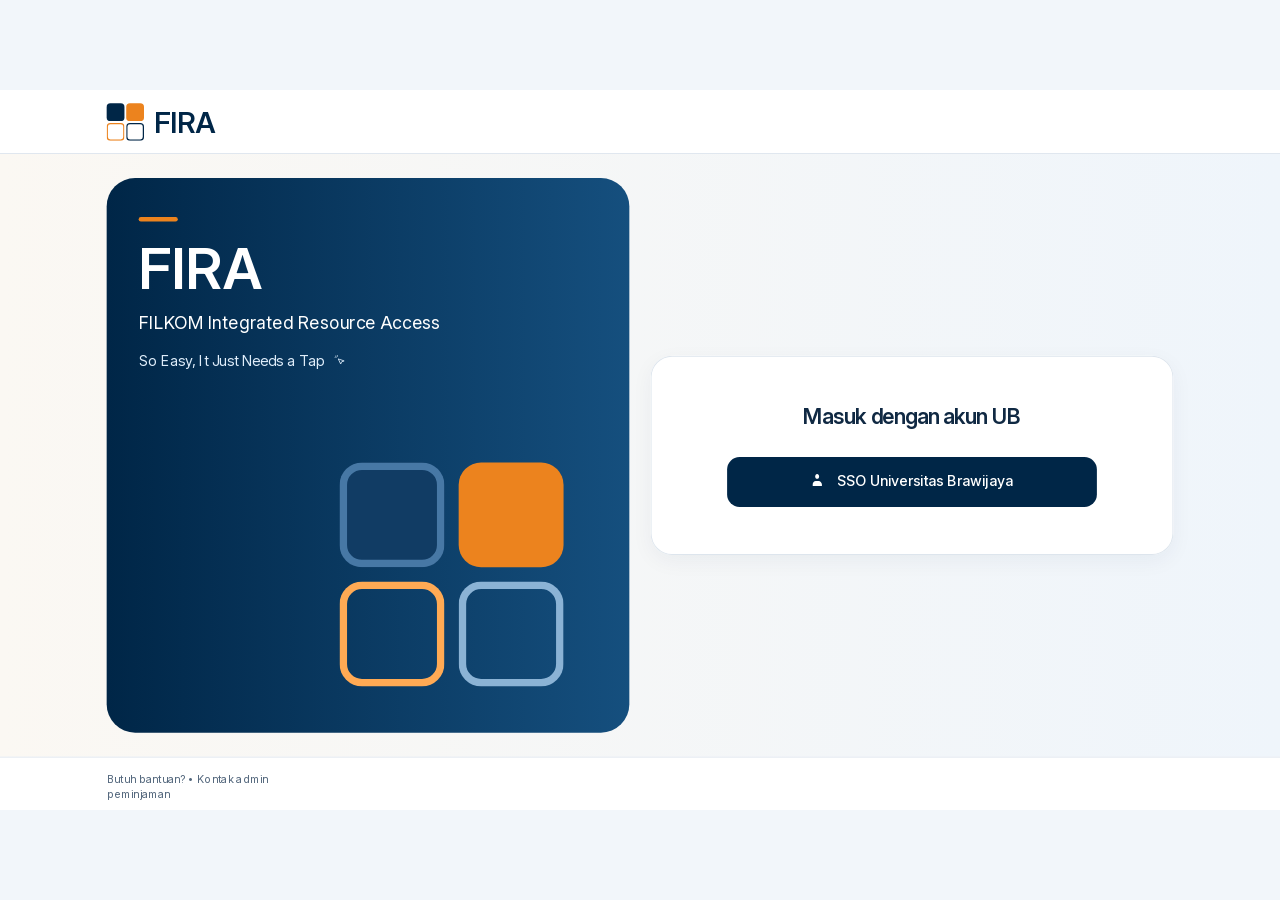
==== commit 024002e5: "Perbaiki ikon tab FIRA untuk logo PNG" ====
--- a/index.html
+++ b/index.html
@@ -4,7 +4,7 @@
   <meta charset="utf-8">
   <meta name="viewport" content="width=device-width, initial-scale=1">
   <title>FIRA</title>
-  <link rel="icon" href="Logo FIRA.png" type="image/x-icon">
+  <link rel="icon" type="image/png" sizes="120x120" href="./Logo%20FIRA.png?v=2">
   <link rel="stylesheet" href="styles.css">
   <script defer src="prototype-data.js"></script>
   <script defer src="app.js"></script>
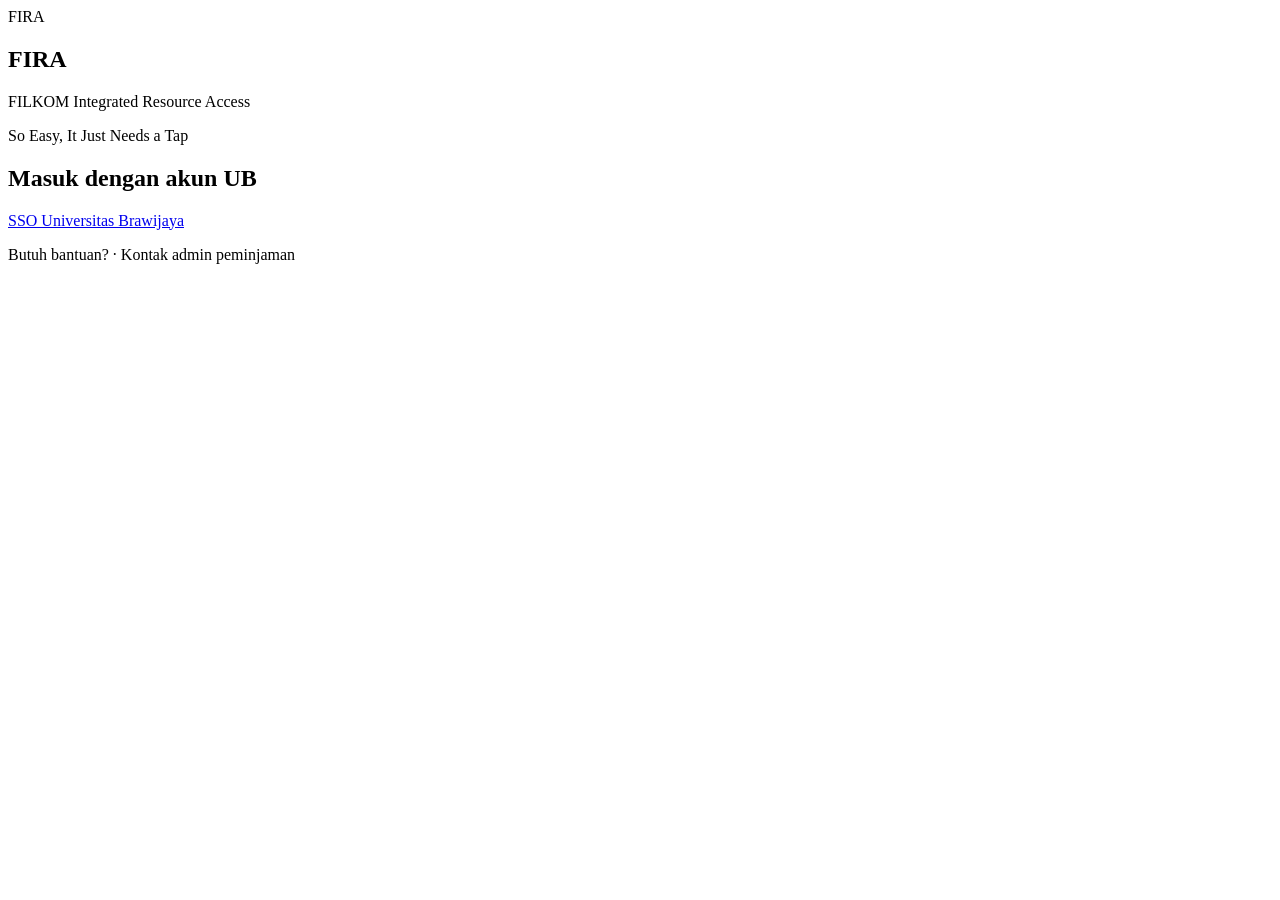
==== commit 4e554e62: "Bangun ulang layar Login dengan elemen semantik HTML" ====
--- a/index.html
+++ b/index.html
@@ -3,4351 +3,35 @@
 <head>
   <meta charset="utf-8">
   <meta name="viewport" content="width=device-width, initial-scale=1">
-  <title>FIRA</title>
-  <link rel="icon" type="image/png" sizes="120x120" href="./Logo%20FIRA.png?v=2">
-  <link rel="stylesheet" href="styles.css">
-  <script defer src="prototype-data.js"></script>
-  <script defer src="app.js"></script>
+  <title>Masuk · FIRA</title>
+  <!-- Sengaja belum ada CSS: tahap ini hanya struktur semantik (setara wireframe lo-fi, IMK 05). -->
 </head>
 <body>
-  <main id="screen" aria-label="FIRA"></main>
-  <div id="dialogs"></div>
-  <noscript>Aktifkan JavaScript untuk mencoba prototipe FIRA.</noscript>
-  <!-- Layar 1: Login -->
-  <template id="view-194-294">
-    <div class="layer appearance-1 view" style="width:1440px;height:810px" data-view="194:294">
-      <div class="layer appearance-2" style="left:0px;top:0px;width:1440px;height:72px" ></div>
-      <div class="layer appearance-3" style="left:0px;top:71px;width:1440px;height:1px" ></div>
-      <div class="layer appearance-4" style="left:120px;top:99px;width:588px;height:624px" >
-        <div class="layer appearance-5" style="left:36px;top:44px;width:44px;height:5px" ></div>
-        <span class="layer appearance-6 copy" style="left:36px;top:66px;width:482px;height:72px" ><span>FIRA</span></span>
-        <span class="layer appearance-7 copy" style="left:36px;top:149px;width:470px;height:28px" ><span>FILKOM Integrated Resource Access</span></span>
-        <span class="layer appearance-8 copy" style="left:36px;top:193px;width:215px;height:24px" ><span>So Easy, It Just Needs a Tap </span></span>
-        <div class="layer appearance-9" style="left:254px;top:197px;width:16px;height:16px" >
-          <img class="layer appearance-10" style="left:6px;top:6px;width:7.52px;height:7.48px" alt="" src="data:image/svg+xml,%3Csvg%20width%3D%229%22%20height%3D%229%22%20viewBox%3D%220%200%209%209%22%20fill%3D%22none%22%20xmlns%3D%22http%3A%2F%2Fwww.w3.org%2F2000%2Fsvg%22%3E%0A%3Cpath%20d%3D%22M0.580017%200.580078L8.10002%203.62008L4.90002%204.86008L3.66002%208.06008L0.580017%200.580078Z%22%20stroke-width%3D%221.16%22%20stroke-linecap%3D%22round%22%20stroke-linejoin%3D%22round%22%20stroke%3D%22%23DFEDFA%22%2F%3E%0A%3C%2Fsvg%3E%0A">
-          <img class="layer appearance-10" style="left:2.16px;top:2.16px;width:3.84px;height:3.84px" alt="" src="data:image/svg+xml,%3Csvg%20width%3D%225%22%20height%3D%225%22%20viewBox%3D%220%200%205%205%22%20fill%3D%22none%22%20xmlns%3D%22http%3A%2F%2Fwww.w3.org%2F2000%2Fsvg%22%3E%0A%3Cpath%20d%3D%22M4.41999%200.580078V2.34008M0.579987%204.42008H2.33999M1.65999%201.66008L2.85999%202.86008%22%20stroke-width%3D%221.16%22%20stroke-linecap%3D%22round%22%20stroke-linejoin%3D%22round%22%20stroke%3D%22%23DFEDFA%22%2F%3E%0A%3C%2Fsvg%3E%0A">
-        </div>
-        <div class="layer appearance-11" style="left:262px;top:320px;width:118px;height:118px" ></div>
-        <div class="layer appearance-12" style="left:396px;top:320px;width:118px;height:118px" ></div>
-        <div class="layer appearance-13" style="left:262px;top:454px;width:118px;height:118px" ></div>
-        <div class="layer appearance-14" style="left:396px;top:454px;width:118px;height:118px" ></div>
-      </div>
-      <span class="layer appearance-15 copy" style="left:120px;top:16px;width:45px;height:28px" hidden><span>FIRA</span></span>
-      <span class="layer appearance-16 copy" style="left:120px;top:42px;width:208px;height:16px" hidden><span>FILKOM Integrated Resource Access</span></span>
-      <div class="layer appearance-17" style="left:732px;top:299px;width:588px;height:224px" ></div>
-      <span class="layer appearance-18 copy" style="left:732px;top:352px;width:588px;height:40px" ><span>Masuk dengan akun UB</span></span>
-      <div class="layer appearance-2" style="left:0px;top:750px;width:1440px;height:60px" ></div>
-      <div class="layer appearance-3" style="left:0px;top:750px;width:1440px;height:1px" ></div>
-      <span class="layer appearance-19 copy" style="left:120px;top:768px;width:252px;height:16px" ><span>Butuh bantuan? • Kontak admin peminjaman</span></span>
-      <div class="layer appearance-10" style="left:120px;top:14px;width:128px;height:44px" >
-        <div class="layer appearance-20" style="left:0px;top:1px;width:19.6px;height:19.6px" ></div>
-        <div class="layer appearance-21" style="left:22.4px;top:1px;width:19.6px;height:19.6px" ></div>
-        <div class="layer appearance-22" style="left:0px;top:23.4px;width:19.6px;height:19.6px" ></div>
-        <div class="layer appearance-23" style="left:22.4px;top:23.4px;width:19.6px;height:19.6px" ></div>
-        <span class="layer appearance-24 copy" style="left:53.2px;top:3px;width:76px;height:40px" ><span>FIRA</span></span>
-      </div>
-      <div class="layer appearance-25 control" style="left:818px;top:413px;width:416px;height:56px" data-events="194:317" role="button" tabindex="0" aria-label="SSO Universitas Brawijaya">
-        <div class="layer appearance-26" style="width:20px;height:20px" >
-          <img class="layer appearance-10" style="left:7.29px;top:3.33px;width:5.42px;height:5.42px" alt="" src="data:image/svg+xml,%3Csvg%20width%3D%226%22%20height%3D%226%22%20viewBox%3D%220%200%206%206%22%20fill%3D%22none%22%20xmlns%3D%22http%3A%2F%2Fwww.w3.org%2F2000%2Fsvg%22%3E%0A%3Cpath%20d%3D%22M2.70833%205.41667C4.2041%205.41667%205.41667%204.2041%205.41667%202.70833C5.41667%201.21256%204.2041%200%202.70833%200C1.21256%200%200%201.21256%200%202.70833C0%204.2041%201.21256%205.41667%202.70833%205.41667Z%22%20fill%3D%22white%22%2F%3E%0A%3C%2Fsvg%3E%0A">
-          <img class="layer appearance-10" style="left:4.17px;top:10.83px;width:11.67px;height:5.83px" alt="" src="data:image/svg+xml,%3Csvg%20width%3D%2212%22%20height%3D%226%22%20viewBox%3D%220%200%2012%206%22%20fill%3D%22none%22%20xmlns%3D%22http%3A%2F%2Fwww.w3.org%2F2000%2Fsvg%22%3E%0A%3Cpath%20d%3D%22M0%205V4.16667C0%203.0616%200.438987%202.00179%201.22039%201.22039C2.00179%200.438987%203.0616%200%204.16667%200H7.5C8.60507%200%209.66488%200.438987%2010.4463%201.22039C11.2277%202.00179%2011.6667%203.0616%2011.6667%204.16667V5C11.6667%205.22101%2011.5789%205.43298%2011.4226%205.58926C11.2663%205.74554%2011.0543%205.83333%2010.8333%205.83333H0.833333C0.61232%205.83333%200.400358%205.74554%200.244078%205.58926C0.0877975%205.43298%200%205.22101%200%205Z%22%20fill%3D%22white%22%2F%3E%0A%3C%2Fsvg%3E%0A">
-        </div>
-        <span class="layer appearance-27 copy" style="width:201px;height:24px" ><span>SSO Universitas Brawijaya</span></span>
-      </div>
-    </div>
-  </template>
 
-  <!-- Layar 2: Dashboard dan Status Peminjaman -->
-  <template id="view-194-322">
-    <div class="layer appearance-28 view scrollable" style="width:1440px;height:810px" data-view="194:322">
-      <div class="scroll-contents">
-        <div class="layer appearance-29" style="left:0px;top:0px;width:1440px;height:941px" ></div>
-        <div class="layer appearance-30" style="left:120px;top:158px;width:1200px;height:205px" >
-          <div class="layer appearance-31" style="left:1008px;top:35px;width:74px;height:74px" ></div>
-          <div class="layer appearance-32" style="left:1094px;top:35px;width:74px;height:74px" ></div>
-          <div class="layer appearance-33" style="left:1008px;top:121px;width:74px;height:74px" ></div>
-          <div class="layer appearance-34" style="left:1094px;top:121px;width:74px;height:74px" ></div>
-          <span class="layer appearance-35 copy" style="left:28px;top:24.5px;width:850px;height:40px" ><span>Halo, Iqbal Fahmi</span></span>
-          <span class="layer appearance-36 copy" style="left:28px;top:76.5px;width:815px;height:24px" ><span>Ajukan kebutuhan kegiatanmu dan pantau perkembangannya di sini.</span></span>
-          <div class="layer appearance-37 control" style="left:28px;top:128px;width:245px;height:48px" data-events="194:331" role="button" tabindex="0" aria-label="+  Ajukan Peminjaman Baru">
-            <span class="layer appearance-38 copy" style="width:183px;height:20px" ><span>+  Ajukan Peminjaman Baru</span></span>
-          </div>
-          <div class="layer appearance-39 control" style="left:287px;top:128px;width:179px;height:48px" data-events="194:333" role="button" tabindex="0" aria-label="Lihat Prosedur  →">
-            <span class="layer appearance-38 copy" style="width:119px;height:20px" ><span>Lihat Prosedur  →</span></span>
-          </div>
-        </div>
-        <div class="layer appearance-9" style="left:120px;top:392px;width:1200px;height:525px" >
-          <span class="layer appearance-40 copy" style="left:0px;top:-1.5px;width:758px;height:32px" ><span>Status peminjaman</span></span>
-          <span class="layer appearance-41 copy" style="left:0px;top:37.5px;width:768px;height:24px" ><span>Gulir daftar untuk melihat semua pengajuan.</span></span>
-          <div class="layer appearance-42 scrollable" style="left:0px;top:82px;width:756px;height:443px" >
-            <div class="layer appearance-43" style="left:0px;top:0px;width:756px;height:max-content" >
-              <div class="layer appearance-44 control" style="width:756px;height:176px" hidden data-visible="211:199" data-events="194:376" role="button" tabindex="0" aria-label="Status terkirim · Ruangan">
-                <div class="layer appearance-45" style="left:20px;top:20px;width:42px;height:42px" >
-                  <div class="layer appearance-9" style="left:10px;top:10px;width:22px;height:22px" >
-                    <img class="layer appearance-10" style="left:2.75px;top:2.75px;width:16.5px;height:16.5px" alt="" src="data:image/svg+xml,%3Csvg%20xmlns%3D%22http%3A%2F%2Fwww.w3.org%2F2000%2Fsvg%22%20width%3D%2216.5%22%20height%3D%2216.5%22%20viewBox%3D%220%200%2016.5%2016.5%22%3E%3Cpath%20fill-rule%3D%22nonzero%22%20fill%3D%22rgba(0%2C91%2C146%2C1)%22%20d%3D%22M1.00833%2016.5%20C1.00833%2016.9556%201.3777%2017.325%201.83333%2017.325%20C2.28897%2017.325%202.65833%2016.9556%202.65833%2016.5%20L1.83333%2016.5%20L1.00833%2016.5%20Z%20M3.66667%200%20L3.66667%20-0.825%20L3.66667%200%20Z%20M11%200%20L11.495%20-0.66%20C11.3522%20-0.767103%2011.1785%20-0.825%2011%20-0.825%20L11%200%20Z%20M14.6667%202.75%20L15.4917%202.75%20C15.4917%202.49033%2015.3694%202.24581%2015.1617%202.09%20L14.6667%202.75%20Z%20M13.8417%2016.5%20C13.8417%2016.9556%2014.211%2017.325%2014.6667%2017.325%20C15.1223%2017.325%2015.4917%2016.9556%2015.4917%2016.5%20L14.6667%2016.5%20L13.8417%2016.5%20Z%20M0%2015.675%20C-0.455635%2015.675%20-0.825%2016.0444%20-0.825%2016.5%20C-0.825%2016.9556%20-0.455635%2017.325%200%2017.325%20L0%2016.5%20L0%2015.675%20Z%20M16.5%2017.325%20C16.9556%2017.325%2017.325%2016.9556%2017.325%2016.5%20C17.325%2016.0444%2016.9556%2015.675%2016.5%2015.675%20L16.5%2016.5%20L16.5%2017.325%20Z%20M8.25%207.425%20C7.79437%207.425%207.425%207.79437%207.425%208.25%20C7.425%208.70564%207.79437%209.075%208.25%209.075%20L8.25%208.25%20L8.25%207.425%20Z%20M8.25917%209.075%20C8.7148%209.075%209.08417%208.70564%209.08417%208.25%20C9.08417%207.79437%208.7148%207.425%208.25917%207.425%20L8.25917%208.25%20L8.25917%209.075%20Z%20M1.83333%2016.5%20L2.65833%2016.5%20L2.65833%201.83333%20L1.83333%201.83333%20L1.00833%201.83333%20L1.00833%2016.5%20L1.83333%2016.5%20Z%20M1.83333%201.83333%20L2.65833%201.83333%20C2.65833%201.56591%202.76457%201.30943%202.95367%201.12033%20L2.3703%200.536971%20L1.78694%20-0.0463923%20C1.28841%200.452142%201.00833%201.1283%201.00833%201.83333%20L1.83333%201.83333%20Z%20M2.3703%200.536971%20L2.95367%201.12033%20C3.14277%200.931235%203.39924%200.825%203.66667%200.825%20L3.66667%200%20L3.66667%20-0.825%20C2.96163%20-0.825%202.28548%20-0.544927%201.78694%20-0.0463923%20L2.3703%200.536971%20Z%20M3.66667%200%20L3.66667%200.825%20L11%200.825%20L11%200%20L11%20-0.825%20L3.66667%20-0.825%20L3.66667%200%20Z%20M11%200%20L10.505%200.66%20L14.1717%203.41%20L14.6667%202.75%20L15.1617%202.09%20L11.495%20-0.66%20L11%200%20Z%20M14.6667%202.75%20L13.8417%202.75%20L13.8417%2016.5%20L14.6667%2016.5%20L15.4917%2016.5%20L15.4917%202.75%20L14.6667%202.75%20Z%20M0%2016.5%20L0%2017.325%20L16.5%2017.325%20L16.5%2016.5%20L16.5%2015.675%20L0%2015.675%20L0%2016.5%20Z%20M8.25%208.25%20L8.25%209.075%20L8.25917%209.075%20L8.25917%208.25%20L8.25917%207.425%20L8.25%207.425%20L8.25%208.25%20Z%22%2F%3E%3C%2Fsvg%3E">
-                  </div>
-                </div>
-                <span class="layer appearance-46 copy" style="left:76px;top:19px;width:416px;height:28px" data-characters="211:208"><span>Pelatihan HMDTIF · Ruangan</span></span>
-                <div class="layer appearance-47" style="left:501px;top:18px;width:233px;height:32px" >
-                  <span class="layer appearance-48 copy" style="width:200px;height:20px" ><span>◷  Menunggu verifikasi BEM</span></span>
-                </div>
-                <span class="layer appearance-49 copy" style="left:76px;top:57px;width:405px;height:20px" data-characters="211:209"><span>Ruang GKM 4.1 (Kanan)</span></span>
-                <span class="layer appearance-49 copy" style="left:76px;top:86px;width:405px;height:20px" data-characters="211:210"><span>11 November 2026 · 10.00–12.00 WIB</span></span>
-                <div class="layer appearance-39 control" style="left:588px;top:108px;width:146px;height:48px" data-events="230:116" role="button" tabindex="0" aria-label="Lihat Detail  →">
-                  <span class="layer appearance-50 copy" style="width:110px;height:22px" ><span>Lihat Detail  →</span></span>
-                </div>
-              </div>
-              <div class="layer appearance-44 control" style="width:756px;height:176px" hidden data-visible="211:202" data-events="199:49" role="button" tabindex="0" aria-label="Status terkirim · Demo Multimedia · Peralatan">
-                <div class="layer appearance-51" style="left:20px;top:20px;width:42px;height:42px" >
-                  <div class="layer appearance-9" style="left:10px;top:10px;width:22px;height:22px" >
-                    <img class="layer appearance-10" style="left:2.75px;top:6.42px;width:16.5px;height:11.92px" alt="" src="data:image/svg+xml,%3Csvg%20xmlns%3D%22http%3A%2F%2Fwww.w3.org%2F2000%2Fsvg%22%20width%3D%2216.5%22%20height%3D%2211.916666984558105%22%20viewBox%3D%220%200%2016.5%2011.916666984558105%22%3E%3Cpath%20fill-rule%3D%22nonzero%22%20fill%3D%22rgba(81%2C57%2C144%2C1)%22%20d%3D%22M2.75%200%20L2.75%200.825%20L13.75%200.825%20L13.75%200%20L13.75%20-0.825%20L2.75%20-0.825%20L2.75%200%20Z%20M13.75%200%20L13.75%200.825%20C14.8131%200.825%2015.675%201.68685%2015.675%202.75%20L16.5%202.75%20L17.325%202.75%20C17.325%200.775582%2015.7244%20-0.825%2013.75%20-0.825%20L13.75%200%20Z%20M16.5%202.75%20L15.675%202.75%20L15.675%209.16667%20L16.5%209.16667%20L17.325%209.16667%20L17.325%202.75%20L16.5%202.75%20Z%20M16.5%209.16667%20L15.675%209.16667%20C15.675%2010.2298%2014.8131%2011.0917%2013.75%2011.0917%20L13.75%2011.9167%20L13.75%2012.7417%20C15.7244%2012.7417%2017.325%2011.1411%2017.325%209.16667%20L16.5%209.16667%20Z%20M13.75%2011.9167%20L13.75%2011.0917%20L2.75%2011.0917%20L2.75%2011.9167%20L2.75%2012.7417%20L13.75%2012.7417%20L13.75%2011.9167%20Z%20M2.75%2011.9167%20L2.75%2011.0917%20C1.68685%2011.0917%200.825%2010.2298%200.825%209.16667%20L0%209.16667%20L-0.825%209.16667%20C-0.825%2011.1411%200.775582%2012.7417%202.75%2012.7417%20L2.75%2011.9167%20Z%20M0%209.16667%20L0.825%209.16667%20L0.825%202.75%20L0%202.75%20L-0.825%202.75%20L-0.825%209.16667%20L0%209.16667%20Z%20M0%202.75%20L0.825%202.75%20C0.825%201.68685%201.68685%200.825%202.75%200.825%20L2.75%200%20L2.75%20-0.825%20C0.775582%20-0.825%20-0.825%200.775582%20-0.825%202.75%20L0%202.75%20Z%22%2F%3E%3C%2Fsvg%3E">
-                    <img class="layer appearance-10" style="left:2.75px;top:3.67px;width:16.5px;height:10.08px" alt="" src="data:image/svg+xml,%3Csvg%20xmlns%3D%22http%3A%2F%2Fwww.w3.org%2F2000%2Fsvg%22%20width%3D%2216.5%22%20height%3D%2210.083333969116211%22%20viewBox%3D%220%200%2016.5%2010.083333969116211%22%3E%3Cpath%20fill-rule%3D%22nonzero%22%20fill%3D%22rgba(81%2C57%2C144%2C1)%22%20d%3D%22M3.75833%202.75%20C3.75833%203.20564%204.1277%203.575%204.58333%203.575%20C5.03897%203.575%205.40833%203.20564%205.40833%202.75%20L4.58333%202.75%20L3.75833%202.75%20Z%20M4.58333%200.916667%20L5.40833%200.916667%20L4.58333%200.916667%20Z%20M5.5%200%20L5.5%200.825%20L5.5%200%20Z%20M11.0917%202.75%20C11.0917%203.20564%2011.461%203.575%2011.9167%203.575%20C12.3723%203.575%2012.7417%203.20564%2012.7417%202.75%20L11.9167%202.75%20L11.0917%202.75%20Z%20M0%206.50833%20C-0.455635%206.50833%20-0.825%206.8777%20-0.825%207.33333%20C-0.825%207.78897%20-0.455635%208.15833%200%208.15833%20L0%207.33333%20L0%206.50833%20Z%20M16.5%208.15833%20C16.9556%208.15833%2017.325%207.78897%2017.325%207.33333%20C17.325%206.8777%2016.9556%206.50833%2016.5%206.50833%20L16.5%207.33333%20L16.5%208.15833%20Z%20M7.24167%207.33333%20C7.24167%206.8777%206.8723%206.50833%206.41667%206.50833%20C5.96103%206.50833%205.59167%206.8777%205.59167%207.33333%20L6.41667%207.33333%20L7.24167%207.33333%20Z%20M6.41667%2010.0833%20L5.59167%2010.0833%20C5.59167%2010.539%205.96103%2010.9083%206.41667%2010.9083%20L6.41667%2010.0833%20Z%20M10.0833%2010.0833%20L10.0833%2010.9083%20C10.539%2010.9083%2010.9083%2010.539%2010.9083%2010.0833%20L10.0833%2010.0833%20Z%20M10.9083%207.33333%20C10.9083%206.8777%2010.539%206.50833%2010.0833%206.50833%20C9.6277%206.50833%209.25833%206.8777%209.25833%207.33333%20L10.0833%207.33333%20L10.9083%207.33333%20Z%20M4.58333%202.75%20L5.40833%202.75%20L5.40833%200.916667%20L4.58333%200.916667%20L3.75833%200.916667%20L3.75833%202.75%20L4.58333%202.75%20Z%20M4.58333%200.916667%20L5.40833%200.916667%20C5.40833%200.892356%205.41799%200.86904%205.43518%200.851849%20L4.85182%200.268486%20L4.26846%20-0.314877%20C3.94183%200.011748%203.75833%200.454747%203.75833%200.916667%20L4.58333%200.916667%20Z%20M4.85182%200.268486%20L5.43518%200.851849%20C5.45237%200.834657%205.47569%200.825%205.5%200.825%20L5.5%200%20L5.5%20-0.825%20C5.03808%20-0.825%204.59508%20-0.641503%204.26846%20-0.314877%20L4.85182%200.268486%20Z%20M5.5%200%20L5.5%200.825%20L11%200.825%20L11%200%20L11%20-0.825%20L5.5%20-0.825%20L5.5%200%20Z%20M11%200%20L11%200.825%20C11.0243%200.825%2011.0476%200.834657%2011.0648%200.851849%20L11.6482%200.268486%20L12.2315%20-0.314877%20C11.9049%20-0.641503%2011.4619%20-0.825%2011%20-0.825%20L11%200%20Z%20M11.6482%200.268486%20L11.0648%200.851849%20C11.082%200.86904%2011.0917%200.892356%2011.0917%200.916667%20L11.9167%200.916667%20L12.7417%200.916667%20C12.7417%200.454747%2012.5582%200.011748%2012.2315%20-0.314877%20L11.6482%200.268486%20Z%20M11.9167%200.916667%20L11.0917%200.916667%20L11.0917%202.75%20L11.9167%202.75%20L12.7417%202.75%20L12.7417%200.916667%20L11.9167%200.916667%20Z%20M0%207.33333%20L0%208.15833%20L16.5%208.15833%20L16.5%207.33333%20L16.5%206.50833%20L0%206.50833%20L0%207.33333%20Z%20M6.41667%207.33333%20L5.59167%207.33333%20L5.59167%2010.0833%20L6.41667%2010.0833%20L7.24167%2010.0833%20L7.24167%207.33333%20L6.41667%207.33333%20Z%20M6.41667%2010.0833%20L6.41667%2010.9083%20L10.0833%2010.9083%20L10.0833%2010.0833%20L10.0833%209.25833%20L6.41667%209.25833%20L6.41667%2010.0833%20Z%20M10.0833%2010.0833%20L10.9083%2010.0833%20L10.9083%207.33333%20L10.0833%207.33333%20L9.25833%207.33333%20L9.25833%2010.0833%20L10.0833%2010.0833%20Z%22%2F%3E%3C%2Fsvg%3E">
-                  </div>
-                </div>
-                <span class="layer appearance-46 copy" style="left:76px;top:19px;width:416px;height:28px" ><span>Demo Multimedia · Peralatan</span></span>
-                <div class="layer appearance-47" style="left:501px;top:18px;width:233px;height:32px" >
-                  <span class="layer appearance-48 copy" style="width:200px;height:20px" ><span>◷  Menunggu verifikasi BEM</span></span>
-                </div>
-                <span class="layer appearance-49 copy" style="left:76px;top:57px;width:405px;height:20px" data-characters="199:42"><span>TV</span></span>
-                <span class="layer appearance-52 copy" style="left:501px;top:66px;width:233px;height:22px" data-characters="199:43"><span>1 unit</span></span>
-                <span class="layer appearance-49 copy" style="left:76px;top:86px;width:405px;height:20px" data-characters="199:44"><span>25 Nov 2026 · 09.00–16.00 WIB</span></span>
-                <div class="layer appearance-39 control" style="left:588px;top:108px;width:146px;height:48px" data-events="230:118" role="button" tabindex="0" aria-label="Lihat Detail  →">
-                  <span class="layer appearance-50 copy" style="width:110px;height:22px" ><span>Lihat Detail  →</span></span>
-                </div>
-              </div>
-              <div class="layer appearance-44 control" style="width:756px;height:176px" hidden data-visible="211:205" data-events="199:60" role="button" tabindex="0" aria-label="Status terkirim · RABIR AF · Publikasi">
-                <div class="layer appearance-53" style="left:20px;top:20px;width:42px;height:42px" >
-                  <div class="layer appearance-9" style="left:10px;top:10px;width:22px;height:22px" >
-                    <img class="layer appearance-10" style="left:3.67px;top:4.58px;width:16.5px;height:13.75px" alt="" src="data:image/svg+xml,%3Csvg%20xmlns%3D%22http%3A%2F%2Fwww.w3.org%2F2000%2Fsvg%22%20width%3D%2216.5%22%20height%3D%2213.75%22%20viewBox%3D%220%200%2016.5%2013.75%22%3E%3Cpath%20fill-rule%3D%22nonzero%22%20fill%3D%22rgba(23%2C99%2C73%2C1)%22%20d%3D%22M0%204.58333%20L-0.825%204.58333%20L0%204.58333%20Z%20M4.58333%209.16667%20L4.9184%208.41277%20C4.81291%208.36589%204.69877%208.34167%204.58333%208.34167%20L4.58333%209.16667%20Z%20M12.8333%2012.8333%20L12.4983%2013.5872%20C12.7535%2013.7007%2013.0487%2013.6773%2013.2829%2013.5251%20C13.5171%2013.3729%2013.6583%2013.1126%2013.6583%2012.8333%20L12.8333%2012.8333%20Z%20M12.8333%200%20L13.6583%200%20C13.6583%20-0.279269%2013.5171%20-0.539579%2013.2829%20-0.691756%20C13.0487%20-0.843933%2012.7535%20-0.867316%2012.4983%20-0.753895%20L12.8333%200%20Z%20M4.58333%203.66667%20L4.58333%204.49167%20C4.69877%204.49167%204.81291%204.46744%204.9184%204.42056%20L4.58333%203.66667%20Z%20M4.43266%208.86027%20C4.26344%208.43722%203.78332%208.23145%203.36027%208.40067%20C2.93722%208.56989%202.73145%209.05002%202.90067%209.47306%20L3.66667%209.16667%20L4.43266%208.86027%20Z%20M4.73401%2014.0564%20C4.90323%2014.4794%205.38335%2014.6852%205.8064%2014.516%20C6.22944%2014.3468%206.43521%2013.8666%206.26599%2013.4436%20L5.5%2013.75%20L4.73401%2014.0564%20Z%20M15%203.0833%20C14.6778%203.40549%2014.6778%203.92785%2015%204.25003%20C15.3222%204.57221%2015.8445%204.57221%2016.1667%204.25003%20L15.5833%203.66667%20L15%203.0833%20Z%20M17.0834%203.33336%20C17.4055%203.01118%2017.4055%202.48882%2017.0834%202.16664%20C16.7612%201.84445%2016.2388%201.84445%2015.9166%202.16664%20L16.5%202.75%20L17.0834%203.33336%20Z%20M16.1667%209.49997%20C15.8445%209.17779%2015.3222%209.17779%2015%209.49997%20C14.6778%209.82215%2014.6778%2010.3445%2015%2010.6667%20L15.5833%2010.0833%20L16.1667%209.49997%20Z%20M15.9166%2011.5834%20C16.2388%2011.9055%2016.7612%2011.9055%2017.0834%2011.5834%20C17.4055%2011.2612%2017.4055%2010.7388%2017.0834%2010.4166%20L16.5%2011%20L15.9166%2011.5834%20Z%20M0%204.58333%20L-0.825%204.58333%20L-0.825%208.25%20L0%208.25%20L0.825%208.25%20L0.825%204.58333%20L0%204.58333%20Z%20M0%208.25%20L-0.825%208.25%20C-0.825%208.71192%20-0.641503%209.15492%20-0.314877%209.48154%20L0.268486%208.89818%20L0.851849%208.31482%20C0.834657%208.29763%200.825%208.27431%200.825%208.25%20L0%208.25%20Z%20M0.268486%208.89818%20L-0.314877%209.48154%20C0.011748%209.80817%200.454747%209.99167%200.916667%209.99167%20L0.916667%209.16667%20L0.916667%208.34167%20C0.892356%208.34167%200.86904%208.33201%200.851849%208.31482%20L0.268486%208.89818%20Z%20M0.916667%209.16667%20L0.916667%209.99167%20L4.58333%209.99167%20L4.58333%209.16667%20L4.58333%208.34167%20L0.916667%208.34167%20L0.916667%209.16667%20Z%20M4.58333%209.16667%20L4.24827%209.92056%20L12.4983%2013.5872%20L12.8333%2012.8333%20L13.1684%2012.0794%20L4.9184%208.41277%20L4.58333%209.16667%20Z%20M12.8333%2012.8333%20L13.6583%2012.8333%20L13.6583%200%20L12.8333%200%20L12.0083%200%20L12.0083%2012.8333%20L12.8333%2012.8333%20Z%20M12.8333%200%20L12.4983%20-0.753895%20L4.24827%202.91277%20L4.58333%203.66667%20L4.9184%204.42056%20L13.1684%200.753895%20L12.8333%200%20Z%20M4.58333%203.66667%20L4.58333%202.84167%20L0.916667%202.84167%20L0.916667%203.66667%20L0.916667%204.49167%20L4.58333%204.49167%20L4.58333%203.66667%20Z%20M0.916667%203.66667%20L0.916667%202.84167%20C0.454747%202.84167%200.011748%203.02516%20-0.314877%203.35179%20L0.268486%203.93515%20L0.851849%204.51852%20C0.86904%204.50132%200.892356%204.49167%200.916667%204.49167%20L0.916667%203.66667%20Z%20M0.268486%203.93515%20L-0.314877%203.35179%20C-0.641503%203.67841%20-0.825%204.12141%20-0.825%204.58333%20L0%204.58333%20L0.825%204.58333%20C0.825%204.55902%200.834657%204.53571%200.851849%204.51852%20L0.268486%203.93515%20Z%20M3.66667%209.16667%20L2.90067%209.47306%20L4.73401%2014.0564%20L5.5%2013.75%20L6.26599%2013.4436%20L4.43266%208.86027%20L3.66667%209.16667%20Z%20M15.5833%203.66667%20L16.1667%204.25003%20L17.0834%203.33336%20L16.5%202.75%20L15.9166%202.16664%20L15%203.0833%20L15.5833%203.66667%20Z%20M15.5833%2010.0833%20L15%2010.6667%20L15.9166%2011.5834%20L16.5%2011%20L17.0834%2010.4166%20L16.1667%209.49997%20L15.5833%2010.0833%20Z%22%2F%3E%3C%2Fsvg%3E">
-                  </div>
-                </div>
-                <span class="layer appearance-46 copy" style="left:76px;top:19px;width:416px;height:28px" ><span>RABIR AF · Publikasi</span></span>
-                <div class="layer appearance-47" style="left:501px;top:18px;width:233px;height:32px" >
-                  <span class="layer appearance-48 copy" style="width:200px;height:20px" ><span>◷  Menunggu verifikasi BEM</span></span>
-                </div>
-                <span class="layer appearance-49 copy" style="left:76px;top:57px;width:405px;height:20px" data-characters="199:45"><span>Semua signage FILKOM UB</span></span>
-                <span class="layer appearance-52 copy" style="left:501px;top:66px;width:233px;height:22px" data-characters="199:47"><span>1 hari</span></span>
-                <span class="layer appearance-49 copy" style="left:76px;top:86px;width:405px;height:20px" data-characters="199:46"><span>25 November 2026</span></span>
-                <div class="layer appearance-39 control" style="left:588px;top:108px;width:146px;height:48px" data-events="230:120" role="button" tabindex="0" aria-label="Lihat Detail  →">
-                  <span class="layer appearance-50 copy" style="width:110px;height:22px" ><span>Lihat Detail  →</span></span>
-                </div>
-              </div>
-              <div class="layer appearance-44 control" style="width:756px;height:176px" hidden data-visible="211:200" data-events="211:219" role="button" tabindex="0" aria-label="Status 2 · Ruangan">
-                <div class="layer appearance-45" style="left:20px;top:20px;width:42px;height:42px" >
-                  <div class="layer appearance-9" style="left:10px;top:10px;width:22px;height:22px" >
-                    <img class="layer appearance-10" style="left:2.75px;top:2.75px;width:16.5px;height:16.5px" alt="" src="data:image/svg+xml,%3Csvg%20xmlns%3D%22http%3A%2F%2Fwww.w3.org%2F2000%2Fsvg%22%20width%3D%2216.5%22%20height%3D%2216.5%22%20viewBox%3D%220%200%2016.5%2016.5%22%3E%3Cpath%20fill-rule%3D%22nonzero%22%20fill%3D%22rgba(0%2C91%2C146%2C1)%22%20d%3D%22M1.00833%2016.5%20C1.00833%2016.9556%201.3777%2017.325%201.83333%2017.325%20C2.28897%2017.325%202.65833%2016.9556%202.65833%2016.5%20L1.83333%2016.5%20L1.00833%2016.5%20Z%20M3.66667%200%20L3.66667%20-0.825%20L3.66667%200%20Z%20M11%200%20L11.495%20-0.66%20C11.3522%20-0.767103%2011.1785%20-0.825%2011%20-0.825%20L11%200%20Z%20M14.6667%202.75%20L15.4917%202.75%20C15.4917%202.49033%2015.3694%202.24581%2015.1617%202.09%20L14.6667%202.75%20Z%20M13.8417%2016.5%20C13.8417%2016.9556%2014.211%2017.325%2014.6667%2017.325%20C15.1223%2017.325%2015.4917%2016.9556%2015.4917%2016.5%20L14.6667%2016.5%20L13.8417%2016.5%20Z%20M0%2015.675%20C-0.455635%2015.675%20-0.825%2016.0444%20-0.825%2016.5%20C-0.825%2016.9556%20-0.455635%2017.325%200%2017.325%20L0%2016.5%20L0%2015.675%20Z%20M16.5%2017.325%20C16.9556%2017.325%2017.325%2016.9556%2017.325%2016.5%20C17.325%2016.0444%2016.9556%2015.675%2016.5%2015.675%20L16.5%2016.5%20L16.5%2017.325%20Z%20M8.25%207.425%20C7.79437%207.425%207.425%207.79437%207.425%208.25%20C7.425%208.70564%207.79437%209.075%208.25%209.075%20L8.25%208.25%20L8.25%207.425%20Z%20M8.25917%209.075%20C8.7148%209.075%209.08417%208.70564%209.08417%208.25%20C9.08417%207.79437%208.7148%207.425%208.25917%207.425%20L8.25917%208.25%20L8.25917%209.075%20Z%20M1.83333%2016.5%20L2.65833%2016.5%20L2.65833%201.83333%20L1.83333%201.83333%20L1.00833%201.83333%20L1.00833%2016.5%20L1.83333%2016.5%20Z%20M1.83333%201.83333%20L2.65833%201.83333%20C2.65833%201.56591%202.76457%201.30943%202.95367%201.12033%20L2.3703%200.536971%20L1.78694%20-0.0463923%20C1.28841%200.452142%201.00833%201.1283%201.00833%201.83333%20L1.83333%201.83333%20Z%20M2.3703%200.536971%20L2.95367%201.12033%20C3.14277%200.931235%203.39924%200.825%203.66667%200.825%20L3.66667%200%20L3.66667%20-0.825%20C2.96163%20-0.825%202.28548%20-0.544927%201.78694%20-0.0463923%20L2.3703%200.536971%20Z%20M3.66667%200%20L3.66667%200.825%20L11%200.825%20L11%200%20L11%20-0.825%20L3.66667%20-0.825%20L3.66667%200%20Z%20M11%200%20L10.505%200.66%20L14.1717%203.41%20L14.6667%202.75%20L15.1617%202.09%20L11.495%20-0.66%20L11%200%20Z%20M14.6667%202.75%20L13.8417%202.75%20L13.8417%2016.5%20L14.6667%2016.5%20L15.4917%2016.5%20L15.4917%202.75%20L14.6667%202.75%20Z%20M0%2016.5%20L0%2017.325%20L16.5%2017.325%20L16.5%2016.5%20L16.5%2015.675%20L0%2015.675%20L0%2016.5%20Z%20M8.25%208.25%20L8.25%209.075%20L8.25917%209.075%20L8.25917%208.25%20L8.25917%207.425%20L8.25%207.425%20L8.25%208.25%20Z%22%2F%3E%3C%2Fsvg%3E">
-                  </div>
-                </div>
-                <span class="layer appearance-46 copy" style="left:76px;top:19px;width:416px;height:28px" data-characters="211:208"><span>Pelatihan HMDTIF · Ruangan</span></span>
-                <div class="layer appearance-47" style="left:501px;top:18px;width:233px;height:32px" >
-                  <span class="layer appearance-48 copy" style="width:200px;height:20px" ><span>◷  Menunggu verifikasi BEM</span></span>
-                </div>
-                <span class="layer appearance-49 copy" style="left:76px;top:57px;width:405px;height:20px" data-characters="211:209"><span>Ruang GKM 4.1 (Kanan)</span></span>
-                <span class="layer appearance-49 copy" style="left:76px;top:86px;width:405px;height:20px" data-characters="211:210"><span>11 November 2026 · 10.00–12.00 WIB</span></span>
-                <div class="layer appearance-39 control" style="left:588px;top:108px;width:146px;height:48px" data-events="230:122" role="button" tabindex="0" aria-label="Lihat Detail  →">
-                  <span class="layer appearance-50 copy" style="width:110px;height:22px" ><span>Lihat Detail  →</span></span>
-                </div>
-              </div>
-              <div class="layer appearance-44 control" style="width:756px;height:176px" hidden data-visible="211:203" data-events="211:228" role="button" tabindex="0" aria-label="Status 2 · Peralatan">
-                <div class="layer appearance-51" style="left:20px;top:20px;width:42px;height:42px" >
-                  <div class="layer appearance-9" style="left:10px;top:10px;width:22px;height:22px" >
-                    <img class="layer appearance-10" style="left:2.75px;top:6.42px;width:16.5px;height:11.92px" alt="" src="data:image/svg+xml,%3Csvg%20xmlns%3D%22http%3A%2F%2Fwww.w3.org%2F2000%2Fsvg%22%20width%3D%2216.5%22%20height%3D%2211.916666984558105%22%20viewBox%3D%220%200%2016.5%2011.916666984558105%22%3E%3Cpath%20fill-rule%3D%22nonzero%22%20fill%3D%22rgba(81%2C57%2C144%2C1)%22%20d%3D%22M2.75%200%20L2.75%200.825%20L13.75%200.825%20L13.75%200%20L13.75%20-0.825%20L2.75%20-0.825%20L2.75%200%20Z%20M13.75%200%20L13.75%200.825%20C14.8131%200.825%2015.675%201.68685%2015.675%202.75%20L16.5%202.75%20L17.325%202.75%20C17.325%200.775582%2015.7244%20-0.825%2013.75%20-0.825%20L13.75%200%20Z%20M16.5%202.75%20L15.675%202.75%20L15.675%209.16667%20L16.5%209.16667%20L17.325%209.16667%20L17.325%202.75%20L16.5%202.75%20Z%20M16.5%209.16667%20L15.675%209.16667%20C15.675%2010.2298%2014.8131%2011.0917%2013.75%2011.0917%20L13.75%2011.9167%20L13.75%2012.7417%20C15.7244%2012.7417%2017.325%2011.1411%2017.325%209.16667%20L16.5%209.16667%20Z%20M13.75%2011.9167%20L13.75%2011.0917%20L2.75%2011.0917%20L2.75%2011.9167%20L2.75%2012.7417%20L13.75%2012.7417%20L13.75%2011.9167%20Z%20M2.75%2011.9167%20L2.75%2011.0917%20C1.68685%2011.0917%200.825%2010.2298%200.825%209.16667%20L0%209.16667%20L-0.825%209.16667%20C-0.825%2011.1411%200.775582%2012.7417%202.75%2012.7417%20L2.75%2011.9167%20Z%20M0%209.16667%20L0.825%209.16667%20L0.825%202.75%20L0%202.75%20L-0.825%202.75%20L-0.825%209.16667%20L0%209.16667%20Z%20M0%202.75%20L0.825%202.75%20C0.825%201.68685%201.68685%200.825%202.75%200.825%20L2.75%200%20L2.75%20-0.825%20C0.775582%20-0.825%20-0.825%200.775582%20-0.825%202.75%20L0%202.75%20Z%22%2F%3E%3C%2Fsvg%3E">
-                    <img class="layer appearance-10" style="left:2.75px;top:3.67px;width:16.5px;height:10.08px" alt="" src="data:image/svg+xml,%3Csvg%20xmlns%3D%22http%3A%2F%2Fwww.w3.org%2F2000%2Fsvg%22%20width%3D%2216.5%22%20height%3D%2210.083333969116211%22%20viewBox%3D%220%200%2016.5%2010.083333969116211%22%3E%3Cpath%20fill-rule%3D%22nonzero%22%20fill%3D%22rgba(81%2C57%2C144%2C1)%22%20d%3D%22M3.75833%202.75%20C3.75833%203.20564%204.1277%203.575%204.58333%203.575%20C5.03897%203.575%205.40833%203.20564%205.40833%202.75%20L4.58333%202.75%20L3.75833%202.75%20Z%20M4.58333%200.916667%20L5.40833%200.916667%20L4.58333%200.916667%20Z%20M5.5%200%20L5.5%200.825%20L5.5%200%20Z%20M11.0917%202.75%20C11.0917%203.20564%2011.461%203.575%2011.9167%203.575%20C12.3723%203.575%2012.7417%203.20564%2012.7417%202.75%20L11.9167%202.75%20L11.0917%202.75%20Z%20M0%206.50833%20C-0.455635%206.50833%20-0.825%206.8777%20-0.825%207.33333%20C-0.825%207.78897%20-0.455635%208.15833%200%208.15833%20L0%207.33333%20L0%206.50833%20Z%20M16.5%208.15833%20C16.9556%208.15833%2017.325%207.78897%2017.325%207.33333%20C17.325%206.8777%2016.9556%206.50833%2016.5%206.50833%20L16.5%207.33333%20L16.5%208.15833%20Z%20M7.24167%207.33333%20C7.24167%206.8777%206.8723%206.50833%206.41667%206.50833%20C5.96103%206.50833%205.59167%206.8777%205.59167%207.33333%20L6.41667%207.33333%20L7.24167%207.33333%20Z%20M6.41667%2010.0833%20L5.59167%2010.0833%20C5.59167%2010.539%205.96103%2010.9083%206.41667%2010.9083%20L6.41667%2010.0833%20Z%20M10.0833%2010.0833%20L10.0833%2010.9083%20C10.539%2010.9083%2010.9083%2010.539%2010.9083%2010.0833%20L10.0833%2010.0833%20Z%20M10.9083%207.33333%20C10.9083%206.8777%2010.539%206.50833%2010.0833%206.50833%20C9.6277%206.50833%209.25833%206.8777%209.25833%207.33333%20L10.0833%207.33333%20L10.9083%207.33333%20Z%20M4.58333%202.75%20L5.40833%202.75%20L5.40833%200.916667%20L4.58333%200.916667%20L3.75833%200.916667%20L3.75833%202.75%20L4.58333%202.75%20Z%20M4.58333%200.916667%20L5.40833%200.916667%20C5.40833%200.892356%205.41799%200.86904%205.43518%200.851849%20L4.85182%200.268486%20L4.26846%20-0.314877%20C3.94183%200.011748%203.75833%200.454747%203.75833%200.916667%20L4.58333%200.916667%20Z%20M4.85182%200.268486%20L5.43518%200.851849%20C5.45237%200.834657%205.47569%200.825%205.5%200.825%20L5.5%200%20L5.5%20-0.825%20C5.03808%20-0.825%204.59508%20-0.641503%204.26846%20-0.314877%20L4.85182%200.268486%20Z%20M5.5%200%20L5.5%200.825%20L11%200.825%20L11%200%20L11%20-0.825%20L5.5%20-0.825%20L5.5%200%20Z%20M11%200%20L11%200.825%20C11.0243%200.825%2011.0476%200.834657%2011.0648%200.851849%20L11.6482%200.268486%20L12.2315%20-0.314877%20C11.9049%20-0.641503%2011.4619%20-0.825%2011%20-0.825%20L11%200%20Z%20M11.6482%200.268486%20L11.0648%200.851849%20C11.082%200.86904%2011.0917%200.892356%2011.0917%200.916667%20L11.9167%200.916667%20L12.7417%200.916667%20C12.7417%200.454747%2012.5582%200.011748%2012.2315%20-0.314877%20L11.6482%200.268486%20Z%20M11.9167%200.916667%20L11.0917%200.916667%20L11.0917%202.75%20L11.9167%202.75%20L12.7417%202.75%20L12.7417%200.916667%20L11.9167%200.916667%20Z%20M0%207.33333%20L0%208.15833%20L16.5%208.15833%20L16.5%207.33333%20L16.5%206.50833%20L0%206.50833%20L0%207.33333%20Z%20M6.41667%207.33333%20L5.59167%207.33333%20L5.59167%2010.0833%20L6.41667%2010.0833%20L7.24167%2010.0833%20L7.24167%207.33333%20L6.41667%207.33333%20Z%20M6.41667%2010.0833%20L6.41667%2010.9083%20L10.0833%2010.9083%20L10.0833%2010.0833%20L10.0833%209.25833%20L6.41667%209.25833%20L6.41667%2010.0833%20Z%20M10.0833%2010.0833%20L10.9083%2010.0833%20L10.9083%207.33333%20L10.0833%207.33333%20L9.25833%207.33333%20L9.25833%2010.0833%20L10.0833%2010.0833%20Z%22%2F%3E%3C%2Fsvg%3E">
-                  </div>
-                </div>
-                <span class="layer appearance-46 copy" style="left:76px;top:19px;width:416px;height:28px" ><span>Demo Multimedia · Peralatan</span></span>
-                <div class="layer appearance-47" style="left:501px;top:18px;width:233px;height:32px" >
-                  <span class="layer appearance-48 copy" style="width:200px;height:20px" ><span>◷  Menunggu verifikasi BEM</span></span>
-                </div>
-                <span class="layer appearance-49 copy" style="left:76px;top:57px;width:405px;height:20px" data-characters="199:42"><span>TV</span></span>
-                <span class="layer appearance-52 copy" style="left:501px;top:66px;width:233px;height:22px" data-characters="199:43"><span>1 unit</span></span>
-                <span class="layer appearance-49 copy" style="left:76px;top:86px;width:405px;height:20px" data-characters="199:44"><span>25 Nov 2026 · 09.00–16.00 WIB</span></span>
-                <div class="layer appearance-39 control" style="left:588px;top:108px;width:146px;height:48px" data-events="230:124" role="button" tabindex="0" aria-label="Lihat Detail  →">
-                  <span class="layer appearance-50 copy" style="width:110px;height:22px" ><span>Lihat Detail  →</span></span>
-                </div>
-              </div>
-              <div class="layer appearance-44 control" style="width:756px;height:176px" hidden data-visible="211:206" data-events="211:239" role="button" tabindex="0" aria-label="Status 2 · Publikasi">
-                <div class="layer appearance-53" style="left:20px;top:20px;width:42px;height:42px" >
-                  <div class="layer appearance-9" style="left:10px;top:10px;width:22px;height:22px" >
-                    <img class="layer appearance-10" style="left:3.67px;top:4.58px;width:16.5px;height:13.75px" alt="" src="data:image/svg+xml,%3Csvg%20xmlns%3D%22http%3A%2F%2Fwww.w3.org%2F2000%2Fsvg%22%20width%3D%2216.5%22%20height%3D%2213.75%22%20viewBox%3D%220%200%2016.5%2013.75%22%3E%3Cpath%20fill-rule%3D%22nonzero%22%20fill%3D%22rgba(23%2C99%2C73%2C1)%22%20d%3D%22M0%204.58333%20L-0.825%204.58333%20L0%204.58333%20Z%20M4.58333%209.16667%20L4.9184%208.41277%20C4.81291%208.36589%204.69877%208.34167%204.58333%208.34167%20L4.58333%209.16667%20Z%20M12.8333%2012.8333%20L12.4983%2013.5872%20C12.7535%2013.7007%2013.0487%2013.6773%2013.2829%2013.5251%20C13.5171%2013.3729%2013.6583%2013.1126%2013.6583%2012.8333%20L12.8333%2012.8333%20Z%20M12.8333%200%20L13.6583%200%20C13.6583%20-0.279269%2013.5171%20-0.539579%2013.2829%20-0.691756%20C13.0487%20-0.843933%2012.7535%20-0.867316%2012.4983%20-0.753895%20L12.8333%200%20Z%20M4.58333%203.66667%20L4.58333%204.49167%20C4.69877%204.49167%204.81291%204.46744%204.9184%204.42056%20L4.58333%203.66667%20Z%20M4.43266%208.86027%20C4.26344%208.43722%203.78332%208.23145%203.36027%208.40067%20C2.93722%208.56989%202.73145%209.05002%202.90067%209.47306%20L3.66667%209.16667%20L4.43266%208.86027%20Z%20M4.73401%2014.0564%20C4.90323%2014.4794%205.38335%2014.6852%205.8064%2014.516%20C6.22944%2014.3468%206.43521%2013.8666%206.26599%2013.4436%20L5.5%2013.75%20L4.73401%2014.0564%20Z%20M15%203.0833%20C14.6778%203.40549%2014.6778%203.92785%2015%204.25003%20C15.3222%204.57221%2015.8445%204.57221%2016.1667%204.25003%20L15.5833%203.66667%20L15%203.0833%20Z%20M17.0834%203.33336%20C17.4055%203.01118%2017.4055%202.48882%2017.0834%202.16664%20C16.7612%201.84445%2016.2388%201.84445%2015.9166%202.16664%20L16.5%202.75%20L17.0834%203.33336%20Z%20M16.1667%209.49997%20C15.8445%209.17779%2015.3222%209.17779%2015%209.49997%20C14.6778%209.82215%2014.6778%2010.3445%2015%2010.6667%20L15.5833%2010.0833%20L16.1667%209.49997%20Z%20M15.9166%2011.5834%20C16.2388%2011.9055%2016.7612%2011.9055%2017.0834%2011.5834%20C17.4055%2011.2612%2017.4055%2010.7388%2017.0834%2010.4166%20L16.5%2011%20L15.9166%2011.5834%20Z%20M0%204.58333%20L-0.825%204.58333%20L-0.825%208.25%20L0%208.25%20L0.825%208.25%20L0.825%204.58333%20L0%204.58333%20Z%20M0%208.25%20L-0.825%208.25%20C-0.825%208.71192%20-0.641503%209.15492%20-0.314877%209.48154%20L0.268486%208.89818%20L0.851849%208.31482%20C0.834657%208.29763%200.825%208.27431%200.825%208.25%20L0%208.25%20Z%20M0.268486%208.89818%20L-0.314877%209.48154%20C0.011748%209.80817%200.454747%209.99167%200.916667%209.99167%20L0.916667%209.16667%20L0.916667%208.34167%20C0.892356%208.34167%200.86904%208.33201%200.851849%208.31482%20L0.268486%208.89818%20Z%20M0.916667%209.16667%20L0.916667%209.99167%20L4.58333%209.99167%20L4.58333%209.16667%20L4.58333%208.34167%20L0.916667%208.34167%20L0.916667%209.16667%20Z%20M4.58333%209.16667%20L4.24827%209.92056%20L12.4983%2013.5872%20L12.8333%2012.8333%20L13.1684%2012.0794%20L4.9184%208.41277%20L4.58333%209.16667%20Z%20M12.8333%2012.8333%20L13.6583%2012.8333%20L13.6583%200%20L12.8333%200%20L12.0083%200%20L12.0083%2012.8333%20L12.8333%2012.8333%20Z%20M12.8333%200%20L12.4983%20-0.753895%20L4.24827%202.91277%20L4.58333%203.66667%20L4.9184%204.42056%20L13.1684%200.753895%20L12.8333%200%20Z%20M4.58333%203.66667%20L4.58333%202.84167%20L0.916667%202.84167%20L0.916667%203.66667%20L0.916667%204.49167%20L4.58333%204.49167%20L4.58333%203.66667%20Z%20M0.916667%203.66667%20L0.916667%202.84167%20C0.454747%202.84167%200.011748%203.02516%20-0.314877%203.35179%20L0.268486%203.93515%20L0.851849%204.51852%20C0.86904%204.50132%200.892356%204.49167%200.916667%204.49167%20L0.916667%203.66667%20Z%20M0.268486%203.93515%20L-0.314877%203.35179%20C-0.641503%203.67841%20-0.825%204.12141%20-0.825%204.58333%20L0%204.58333%20L0.825%204.58333%20C0.825%204.55902%200.834657%204.53571%200.851849%204.51852%20L0.268486%203.93515%20Z%20M3.66667%209.16667%20L2.90067%209.47306%20L4.73401%2014.0564%20L5.5%2013.75%20L6.26599%2013.4436%20L4.43266%208.86027%20L3.66667%209.16667%20Z%20M15.5833%203.66667%20L16.1667%204.25003%20L17.0834%203.33336%20L16.5%202.75%20L15.9166%202.16664%20L15%203.0833%20L15.5833%203.66667%20Z%20M15.5833%2010.0833%20L15%2010.6667%20L15.9166%2011.5834%20L16.5%2011%20L17.0834%2010.4166%20L16.1667%209.49997%20L15.5833%2010.0833%20Z%22%2F%3E%3C%2Fsvg%3E">
-                  </div>
-                </div>
-                <span class="layer appearance-46 copy" style="left:76px;top:19px;width:416px;height:28px" ><span>RABIR AF · Publikasi</span></span>
-                <div class="layer appearance-47" style="left:501px;top:18px;width:233px;height:32px" >
-                  <span class="layer appearance-48 copy" style="width:200px;height:20px" ><span>◷  Menunggu verifikasi BEM</span></span>
-                </div>
-                <span class="layer appearance-49 copy" style="left:76px;top:57px;width:405px;height:20px" data-characters="199:45"><span>Semua signage FILKOM UB</span></span>
-                <span class="layer appearance-52 copy" style="left:501px;top:66px;width:233px;height:22px" data-characters="199:47"><span>1 hari</span></span>
-                <span class="layer appearance-49 copy" style="left:76px;top:86px;width:405px;height:20px" data-characters="199:46"><span>25 November 2026</span></span>
-                <div class="layer appearance-39 control" style="left:588px;top:108px;width:146px;height:48px" data-events="230:126" role="button" tabindex="0" aria-label="Lihat Detail  →">
-                  <span class="layer appearance-50 copy" style="width:110px;height:22px" ><span>Lihat Detail  →</span></span>
-                </div>
-              </div>
-              <div class="layer appearance-44 control" style="width:756px;height:176px" hidden data-visible="211:201" data-events="211:249" role="button" tabindex="0" aria-label="Status 3 · Ruangan">
-                <div class="layer appearance-45" style="left:20px;top:20px;width:42px;height:42px" >
-                  <div class="layer appearance-9" style="left:10px;top:10px;width:22px;height:22px" >
-                    <img class="layer appearance-10" style="left:2.75px;top:2.75px;width:16.5px;height:16.5px" alt="" src="data:image/svg+xml,%3Csvg%20xmlns%3D%22http%3A%2F%2Fwww.w3.org%2F2000%2Fsvg%22%20width%3D%2216.5%22%20height%3D%2216.5%22%20viewBox%3D%220%200%2016.5%2016.5%22%3E%3Cpath%20fill-rule%3D%22nonzero%22%20fill%3D%22rgba(0%2C91%2C146%2C1)%22%20d%3D%22M1.00833%2016.5%20C1.00833%2016.9556%201.3777%2017.325%201.83333%2017.325%20C2.28897%2017.325%202.65833%2016.9556%202.65833%2016.5%20L1.83333%2016.5%20L1.00833%2016.5%20Z%20M3.66667%200%20L3.66667%20-0.825%20L3.66667%200%20Z%20M11%200%20L11.495%20-0.66%20C11.3522%20-0.767103%2011.1785%20-0.825%2011%20-0.825%20L11%200%20Z%20M14.6667%202.75%20L15.4917%202.75%20C15.4917%202.49033%2015.3694%202.24581%2015.1617%202.09%20L14.6667%202.75%20Z%20M13.8417%2016.5%20C13.8417%2016.9556%2014.211%2017.325%2014.6667%2017.325%20C15.1223%2017.325%2015.4917%2016.9556%2015.4917%2016.5%20L14.6667%2016.5%20L13.8417%2016.5%20Z%20M0%2015.675%20C-0.455635%2015.675%20-0.825%2016.0444%20-0.825%2016.5%20C-0.825%2016.9556%20-0.455635%2017.325%200%2017.325%20L0%2016.5%20L0%2015.675%20Z%20M16.5%2017.325%20C16.9556%2017.325%2017.325%2016.9556%2017.325%2016.5%20C17.325%2016.0444%2016.9556%2015.675%2016.5%2015.675%20L16.5%2016.5%20L16.5%2017.325%20Z%20M8.25%207.425%20C7.79437%207.425%207.425%207.79437%207.425%208.25%20C7.425%208.70564%207.79437%209.075%208.25%209.075%20L8.25%208.25%20L8.25%207.425%20Z%20M8.25917%209.075%20C8.7148%209.075%209.08417%208.70564%209.08417%208.25%20C9.08417%207.79437%208.7148%207.425%208.25917%207.425%20L8.25917%208.25%20L8.25917%209.075%20Z%20M1.83333%2016.5%20L2.65833%2016.5%20L2.65833%201.83333%20L1.83333%201.83333%20L1.00833%201.83333%20L1.00833%2016.5%20L1.83333%2016.5%20Z%20M1.83333%201.83333%20L2.65833%201.83333%20C2.65833%201.56591%202.76457%201.30943%202.95367%201.12033%20L2.3703%200.536971%20L1.78694%20-0.0463923%20C1.28841%200.452142%201.00833%201.1283%201.00833%201.83333%20L1.83333%201.83333%20Z%20M2.3703%200.536971%20L2.95367%201.12033%20C3.14277%200.931235%203.39924%200.825%203.66667%200.825%20L3.66667%200%20L3.66667%20-0.825%20C2.96163%20-0.825%202.28548%20-0.544927%201.78694%20-0.0463923%20L2.3703%200.536971%20Z%20M3.66667%200%20L3.66667%200.825%20L11%200.825%20L11%200%20L11%20-0.825%20L3.66667%20-0.825%20L3.66667%200%20Z%20M11%200%20L10.505%200.66%20L14.1717%203.41%20L14.6667%202.75%20L15.1617%202.09%20L11.495%20-0.66%20L11%200%20Z%20M14.6667%202.75%20L13.8417%202.75%20L13.8417%2016.5%20L14.6667%2016.5%20L15.4917%2016.5%20L15.4917%202.75%20L14.6667%202.75%20Z%20M0%2016.5%20L0%2017.325%20L16.5%2017.325%20L16.5%2016.5%20L16.5%2015.675%20L0%2015.675%20L0%2016.5%20Z%20M8.25%208.25%20L8.25%209.075%20L8.25917%209.075%20L8.25917%208.25%20L8.25917%207.425%20L8.25%207.425%20L8.25%208.25%20Z%22%2F%3E%3C%2Fsvg%3E">
-                  </div>
-                </div>
-                <span class="layer appearance-46 copy" style="left:76px;top:19px;width:416px;height:28px" data-characters="211:208"><span>Pelatihan HMDTIF · Ruangan</span></span>
-                <div class="layer appearance-47" style="left:501px;top:18px;width:233px;height:32px" >
-                  <span class="layer appearance-48 copy" style="width:200px;height:20px" ><span>◷  Menunggu verifikasi BEM</span></span>
-                </div>
-                <span class="layer appearance-49 copy" style="left:76px;top:57px;width:405px;height:20px" data-characters="211:209"><span>Ruang GKM 4.1 (Kanan)</span></span>
-                <span class="layer appearance-49 copy" style="left:76px;top:86px;width:405px;height:20px" data-characters="211:210"><span>11 November 2026 · 10.00–12.00 WIB</span></span>
-                <div class="layer appearance-39 control" style="left:588px;top:108px;width:146px;height:48px" data-events="230:128" role="button" tabindex="0" aria-label="Lihat Detail  →">
-                  <span class="layer appearance-50 copy" style="width:110px;height:22px" ><span>Lihat Detail  →</span></span>
-                </div>
-              </div>
-              <div class="layer appearance-44 control" style="width:756px;height:176px" hidden data-visible="211:204" data-events="211:258" role="button" tabindex="0" aria-label="Status 3 · Peralatan">
-                <div class="layer appearance-51" style="left:20px;top:20px;width:42px;height:42px" >
-                  <div class="layer appearance-9" style="left:10px;top:10px;width:22px;height:22px" >
-                    <img class="layer appearance-10" style="left:2.75px;top:6.42px;width:16.5px;height:11.92px" alt="" src="data:image/svg+xml,%3Csvg%20xmlns%3D%22http%3A%2F%2Fwww.w3.org%2F2000%2Fsvg%22%20width%3D%2216.5%22%20height%3D%2211.916666984558105%22%20viewBox%3D%220%200%2016.5%2011.916666984558105%22%3E%3Cpath%20fill-rule%3D%22nonzero%22%20fill%3D%22rgba(81%2C57%2C144%2C1)%22%20d%3D%22M2.75%200%20L2.75%200.825%20L13.75%200.825%20L13.75%200%20L13.75%20-0.825%20L2.75%20-0.825%20L2.75%200%20Z%20M13.75%200%20L13.75%200.825%20C14.8131%200.825%2015.675%201.68685%2015.675%202.75%20L16.5%202.75%20L17.325%202.75%20C17.325%200.775582%2015.7244%20-0.825%2013.75%20-0.825%20L13.75%200%20Z%20M16.5%202.75%20L15.675%202.75%20L15.675%209.16667%20L16.5%209.16667%20L17.325%209.16667%20L17.325%202.75%20L16.5%202.75%20Z%20M16.5%209.16667%20L15.675%209.16667%20C15.675%2010.2298%2014.8131%2011.0917%2013.75%2011.0917%20L13.75%2011.9167%20L13.75%2012.7417%20C15.7244%2012.7417%2017.325%2011.1411%2017.325%209.16667%20L16.5%209.16667%20Z%20M13.75%2011.9167%20L13.75%2011.0917%20L2.75%2011.0917%20L2.75%2011.9167%20L2.75%2012.7417%20L13.75%2012.7417%20L13.75%2011.9167%20Z%20M2.75%2011.9167%20L2.75%2011.0917%20C1.68685%2011.0917%200.825%2010.2298%200.825%209.16667%20L0%209.16667%20L-0.825%209.16667%20C-0.825%2011.1411%200.775582%2012.7417%202.75%2012.7417%20L2.75%2011.9167%20Z%20M0%209.16667%20L0.825%209.16667%20L0.825%202.75%20L0%202.75%20L-0.825%202.75%20L-0.825%209.16667%20L0%209.16667%20Z%20M0%202.75%20L0.825%202.75%20C0.825%201.68685%201.68685%200.825%202.75%200.825%20L2.75%200%20L2.75%20-0.825%20C0.775582%20-0.825%20-0.825%200.775582%20-0.825%202.75%20L0%202.75%20Z%22%2F%3E%3C%2Fsvg%3E">
-                    <img class="layer appearance-10" style="left:2.75px;top:3.67px;width:16.5px;height:10.08px" alt="" src="data:image/svg+xml,%3Csvg%20xmlns%3D%22http%3A%2F%2Fwww.w3.org%2F2000%2Fsvg%22%20width%3D%2216.5%22%20height%3D%2210.083333969116211%22%20viewBox%3D%220%200%2016.5%2010.083333969116211%22%3E%3Cpath%20fill-rule%3D%22nonzero%22%20fill%3D%22rgba(81%2C57%2C144%2C1)%22%20d%3D%22M3.75833%202.75%20C3.75833%203.20564%204.1277%203.575%204.58333%203.575%20C5.03897%203.575%205.40833%203.20564%205.40833%202.75%20L4.58333%202.75%20L3.75833%202.75%20Z%20M4.58333%200.916667%20L5.40833%200.916667%20L4.58333%200.916667%20Z%20M5.5%200%20L5.5%200.825%20L5.5%200%20Z%20M11.0917%202.75%20C11.0917%203.20564%2011.461%203.575%2011.9167%203.575%20C12.3723%203.575%2012.7417%203.20564%2012.7417%202.75%20L11.9167%202.75%20L11.0917%202.75%20Z%20M0%206.50833%20C-0.455635%206.50833%20-0.825%206.8777%20-0.825%207.33333%20C-0.825%207.78897%20-0.455635%208.15833%200%208.15833%20L0%207.33333%20L0%206.50833%20Z%20M16.5%208.15833%20C16.9556%208.15833%2017.325%207.78897%2017.325%207.33333%20C17.325%206.8777%2016.9556%206.50833%2016.5%206.50833%20L16.5%207.33333%20L16.5%208.15833%20Z%20M7.24167%207.33333%20C7.24167%206.8777%206.8723%206.50833%206.41667%206.50833%20C5.96103%206.50833%205.59167%206.8777%205.59167%207.33333%20L6.41667%207.33333%20L7.24167%207.33333%20Z%20M6.41667%2010.0833%20L5.59167%2010.0833%20C5.59167%2010.539%205.96103%2010.9083%206.41667%2010.9083%20L6.41667%2010.0833%20Z%20M10.0833%2010.0833%20L10.0833%2010.9083%20C10.539%2010.9083%2010.9083%2010.539%2010.9083%2010.0833%20L10.0833%2010.0833%20Z%20M10.9083%207.33333%20C10.9083%206.8777%2010.539%206.50833%2010.0833%206.50833%20C9.6277%206.50833%209.25833%206.8777%209.25833%207.33333%20L10.0833%207.33333%20L10.9083%207.33333%20Z%20M4.58333%202.75%20L5.40833%202.75%20L5.40833%200.916667%20L4.58333%200.916667%20L3.75833%200.916667%20L3.75833%202.75%20L4.58333%202.75%20Z%20M4.58333%200.916667%20L5.40833%200.916667%20C5.40833%200.892356%205.41799%200.86904%205.43518%200.851849%20L4.85182%200.268486%20L4.26846%20-0.314877%20C3.94183%200.011748%203.75833%200.454747%203.75833%200.916667%20L4.58333%200.916667%20Z%20M4.85182%200.268486%20L5.43518%200.851849%20C5.45237%200.834657%205.47569%200.825%205.5%200.825%20L5.5%200%20L5.5%20-0.825%20C5.03808%20-0.825%204.59508%20-0.641503%204.26846%20-0.314877%20L4.85182%200.268486%20Z%20M5.5%200%20L5.5%200.825%20L11%200.825%20L11%200%20L11%20-0.825%20L5.5%20-0.825%20L5.5%200%20Z%20M11%200%20L11%200.825%20C11.0243%200.825%2011.0476%200.834657%2011.0648%200.851849%20L11.6482%200.268486%20L12.2315%20-0.314877%20C11.9049%20-0.641503%2011.4619%20-0.825%2011%20-0.825%20L11%200%20Z%20M11.6482%200.268486%20L11.0648%200.851849%20C11.082%200.86904%2011.0917%200.892356%2011.0917%200.916667%20L11.9167%200.916667%20L12.7417%200.916667%20C12.7417%200.454747%2012.5582%200.011748%2012.2315%20-0.314877%20L11.6482%200.268486%20Z%20M11.9167%200.916667%20L11.0917%200.916667%20L11.0917%202.75%20L11.9167%202.75%20L12.7417%202.75%20L12.7417%200.916667%20L11.9167%200.916667%20Z%20M0%207.33333%20L0%208.15833%20L16.5%208.15833%20L16.5%207.33333%20L16.5%206.50833%20L0%206.50833%20L0%207.33333%20Z%20M6.41667%207.33333%20L5.59167%207.33333%20L5.59167%2010.0833%20L6.41667%2010.0833%20L7.24167%2010.0833%20L7.24167%207.33333%20L6.41667%207.33333%20Z%20M6.41667%2010.0833%20L6.41667%2010.9083%20L10.0833%2010.9083%20L10.0833%2010.0833%20L10.0833%209.25833%20L6.41667%209.25833%20L6.41667%2010.0833%20Z%20M10.0833%2010.0833%20L10.9083%2010.0833%20L10.9083%207.33333%20L10.0833%207.33333%20L9.25833%207.33333%20L9.25833%2010.0833%20L10.0833%2010.0833%20Z%22%2F%3E%3C%2Fsvg%3E">
-                  </div>
-                </div>
-                <span class="layer appearance-46 copy" style="left:76px;top:19px;width:416px;height:28px" ><span>Demo Multimedia · Peralatan</span></span>
-                <div class="layer appearance-47" style="left:501px;top:18px;width:233px;height:32px" >
-                  <span class="layer appearance-48 copy" style="width:200px;height:20px" ><span>◷  Menunggu verifikasi BEM</span></span>
-                </div>
-                <span class="layer appearance-49 copy" style="left:76px;top:57px;width:405px;height:20px" data-characters="199:42"><span>TV</span></span>
-                <span class="layer appearance-52 copy" style="left:501px;top:66px;width:233px;height:22px" data-characters="199:43"><span>1 unit</span></span>
-                <span class="layer appearance-49 copy" style="left:76px;top:86px;width:405px;height:20px" data-characters="199:44"><span>25 Nov 2026 · 09.00–16.00 WIB</span></span>
-                <div class="layer appearance-39 control" style="left:588px;top:108px;width:146px;height:48px" data-events="230:130" role="button" tabindex="0" aria-label="Lihat Detail  →">
-                  <span class="layer appearance-50 copy" style="width:110px;height:22px" ><span>Lihat Detail  →</span></span>
-                </div>
-              </div>
-              <div class="layer appearance-44 control" style="width:756px;height:176px" hidden data-visible="211:207" data-events="211:269" role="button" tabindex="0" aria-label="Status 3 · Publikasi">
-                <div class="layer appearance-53" style="left:20px;top:20px;width:42px;height:42px" >
-                  <div class="layer appearance-9" style="left:10px;top:10px;width:22px;height:22px" >
-                    <img class="layer appearance-10" style="left:3.67px;top:4.58px;width:16.5px;height:13.75px" alt="" src="data:image/svg+xml,%3Csvg%20xmlns%3D%22http%3A%2F%2Fwww.w3.org%2F2000%2Fsvg%22%20width%3D%2216.5%22%20height%3D%2213.75%22%20viewBox%3D%220%200%2016.5%2013.75%22%3E%3Cpath%20fill-rule%3D%22nonzero%22%20fill%3D%22rgba(23%2C99%2C73%2C1)%22%20d%3D%22M0%204.58333%20L-0.825%204.58333%20L0%204.58333%20Z%20M4.58333%209.16667%20L4.9184%208.41277%20C4.81291%208.36589%204.69877%208.34167%204.58333%208.34167%20L4.58333%209.16667%20Z%20M12.8333%2012.8333%20L12.4983%2013.5872%20C12.7535%2013.7007%2013.0487%2013.6773%2013.2829%2013.5251%20C13.5171%2013.3729%2013.6583%2013.1126%2013.6583%2012.8333%20L12.8333%2012.8333%20Z%20M12.8333%200%20L13.6583%200%20C13.6583%20-0.279269%2013.5171%20-0.539579%2013.2829%20-0.691756%20C13.0487%20-0.843933%2012.7535%20-0.867316%2012.4983%20-0.753895%20L12.8333%200%20Z%20M4.58333%203.66667%20L4.58333%204.49167%20C4.69877%204.49167%204.81291%204.46744%204.9184%204.42056%20L4.58333%203.66667%20Z%20M4.43266%208.86027%20C4.26344%208.43722%203.78332%208.23145%203.36027%208.40067%20C2.93722%208.56989%202.73145%209.05002%202.90067%209.47306%20L3.66667%209.16667%20L4.43266%208.86027%20Z%20M4.73401%2014.0564%20C4.90323%2014.4794%205.38335%2014.6852%205.8064%2014.516%20C6.22944%2014.3468%206.43521%2013.8666%206.26599%2013.4436%20L5.5%2013.75%20L4.73401%2014.0564%20Z%20M15%203.0833%20C14.6778%203.40549%2014.6778%203.92785%2015%204.25003%20C15.3222%204.57221%2015.8445%204.57221%2016.1667%204.25003%20L15.5833%203.66667%20L15%203.0833%20Z%20M17.0834%203.33336%20C17.4055%203.01118%2017.4055%202.48882%2017.0834%202.16664%20C16.7612%201.84445%2016.2388%201.84445%2015.9166%202.16664%20L16.5%202.75%20L17.0834%203.33336%20Z%20M16.1667%209.49997%20C15.8445%209.17779%2015.3222%209.17779%2015%209.49997%20C14.6778%209.82215%2014.6778%2010.3445%2015%2010.6667%20L15.5833%2010.0833%20L16.1667%209.49997%20Z%20M15.9166%2011.5834%20C16.2388%2011.9055%2016.7612%2011.9055%2017.0834%2011.5834%20C17.4055%2011.2612%2017.4055%2010.7388%2017.0834%2010.4166%20L16.5%2011%20L15.9166%2011.5834%20Z%20M0%204.58333%20L-0.825%204.58333%20L-0.825%208.25%20L0%208.25%20L0.825%208.25%20L0.825%204.58333%20L0%204.58333%20Z%20M0%208.25%20L-0.825%208.25%20C-0.825%208.71192%20-0.641503%209.15492%20-0.314877%209.48154%20L0.268486%208.89818%20L0.851849%208.31482%20C0.834657%208.29763%200.825%208.27431%200.825%208.25%20L0%208.25%20Z%20M0.268486%208.89818%20L-0.314877%209.48154%20C0.011748%209.80817%200.454747%209.99167%200.916667%209.99167%20L0.916667%209.16667%20L0.916667%208.34167%20C0.892356%208.34167%200.86904%208.33201%200.851849%208.31482%20L0.268486%208.89818%20Z%20M0.916667%209.16667%20L0.916667%209.99167%20L4.58333%209.99167%20L4.58333%209.16667%20L4.58333%208.34167%20L0.916667%208.34167%20L0.916667%209.16667%20Z%20M4.58333%209.16667%20L4.24827%209.92056%20L12.4983%2013.5872%20L12.8333%2012.8333%20L13.1684%2012.0794%20L4.9184%208.41277%20L4.58333%209.16667%20Z%20M12.8333%2012.8333%20L13.6583%2012.8333%20L13.6583%200%20L12.8333%200%20L12.0083%200%20L12.0083%2012.8333%20L12.8333%2012.8333%20Z%20M12.8333%200%20L12.4983%20-0.753895%20L4.24827%202.91277%20L4.58333%203.66667%20L4.9184%204.42056%20L13.1684%200.753895%20L12.8333%200%20Z%20M4.58333%203.66667%20L4.58333%202.84167%20L0.916667%202.84167%20L0.916667%203.66667%20L0.916667%204.49167%20L4.58333%204.49167%20L4.58333%203.66667%20Z%20M0.916667%203.66667%20L0.916667%202.84167%20C0.454747%202.84167%200.011748%203.02516%20-0.314877%203.35179%20L0.268486%203.93515%20L0.851849%204.51852%20C0.86904%204.50132%200.892356%204.49167%200.916667%204.49167%20L0.916667%203.66667%20Z%20M0.268486%203.93515%20L-0.314877%203.35179%20C-0.641503%203.67841%20-0.825%204.12141%20-0.825%204.58333%20L0%204.58333%20L0.825%204.58333%20C0.825%204.55902%200.834657%204.53571%200.851849%204.51852%20L0.268486%203.93515%20Z%20M3.66667%209.16667%20L2.90067%209.47306%20L4.73401%2014.0564%20L5.5%2013.75%20L6.26599%2013.4436%20L4.43266%208.86027%20L3.66667%209.16667%20Z%20M15.5833%203.66667%20L16.1667%204.25003%20L17.0834%203.33336%20L16.5%202.75%20L15.9166%202.16664%20L15%203.0833%20L15.5833%203.66667%20Z%20M15.5833%2010.0833%20L15%2010.6667%20L15.9166%2011.5834%20L16.5%2011%20L17.0834%2010.4166%20L16.1667%209.49997%20L15.5833%2010.0833%20Z%22%2F%3E%3C%2Fsvg%3E">
-                  </div>
-                </div>
-                <span class="layer appearance-46 copy" style="left:76px;top:19px;width:416px;height:28px" ><span>RABIR AF · Publikasi</span></span>
-                <div class="layer appearance-47" style="left:501px;top:18px;width:233px;height:32px" >
-                  <span class="layer appearance-48 copy" style="width:200px;height:20px" ><span>◷  Menunggu verifikasi BEM</span></span>
-                </div>
-                <span class="layer appearance-49 copy" style="left:76px;top:57px;width:405px;height:20px" data-characters="199:45"><span>Semua signage FILKOM UB</span></span>
-                <span class="layer appearance-52 copy" style="left:501px;top:66px;width:233px;height:22px" data-characters="199:47"><span>1 hari</span></span>
-                <span class="layer appearance-49 copy" style="left:76px;top:86px;width:405px;height:20px" data-characters="199:46"><span>25 November 2026</span></span>
-                <div class="layer appearance-39 control" style="left:588px;top:108px;width:146px;height:48px" data-events="230:132" role="button" tabindex="0" aria-label="Lihat Detail  →">
-                  <span class="layer appearance-50 copy" style="width:110px;height:22px" ><span>Lihat Detail  →</span></span>
-                </div>
-              </div>
-              <div class="layer appearance-54 control" style="width:756px;height:169px" data-events="194:339" role="button" tabindex="0" aria-label="RABIR AF · SGE">
-                <span class="layer appearance-46 copy" style="left:76px;top:18px;width:418px;height:28px" ><span>RABIR AF</span></span>
-                <span class="layer appearance-49 copy" style="left:76px;top:51.5px;width:625px;height:20px" ><span>SGE · Ruang GKM 3.1 · 19 November 2026 · 17.00–20.00 WIB</span></span>
-                <div class="layer appearance-47" style="left:501px;top:20px;width:233px;height:32px" >
-                  <span class="layer appearance-48 copy" style="width:200px;height:20px" ><span>◷  Menunggu verifikasi BEM</span></span>
-                </div>
-                <span class="layer appearance-55 copy" style="left:20px;top:115.5px;width:465px;height:20px" ><span>Tahap 1 dari 3 · Verifikasi BEM</span></span>
-                <div class="layer appearance-39 control" style="left:588px;top:101px;width:146px;height:48px" data-events="194:345" role="button" tabindex="0" aria-label="Lihat Detail  →">
-                  <span class="layer appearance-50 copy" style="width:110px;height:22px" ><span>Lihat Detail  →</span></span>
-                </div>
-                <div class="layer appearance-45" style="left:20px;top:20px;width:42px;height:42px" >
-                  <div class="layer appearance-9" style="left:10px;top:10px;width:22px;height:22px" >
-                    <img class="layer appearance-10" style="left:2.75px;top:2.75px;width:16.5px;height:16.5px" alt="" src="data:image/svg+xml,%3Csvg%20width%3D%2219%22%20height%3D%2219%22%20viewBox%3D%220%200%2019%2019%22%20fill%3D%22none%22%20xmlns%3D%22http%3A%2F%2Fwww.w3.org%2F2000%2Fsvg%22%3E%0A%3Cpath%20d%3D%22M2.65828%2017.325V2.65828C2.65828%202.17205%202.85144%201.70574%203.19526%201.36192C3.53907%201.01811%204.00539%200.824951%204.49162%200.824951H11.825L15.4916%203.57495V17.325M0.824951%2017.325H17.325M9.07495%209.07495H9.08412%22%20stroke-width%3D%221.65%22%20stroke-linecap%3D%22round%22%20stroke-linejoin%3D%22round%22%20stroke%3D%22%23005B92%22%2F%3E%0A%3C%2Fsvg%3E%0A">
-                  </div>
-                </div>
-              </div>
-              <div class="layer appearance-54" style="width:756px;height:183px" >
-                <span class="layer appearance-46 copy" style="left:76px;top:18px;width:451px;height:28px" ><span>Workshop Pemrograman</span></span>
-                <span class="layer appearance-49 copy" style="left:76px;top:51.5px;width:594px;height:20px" ><span>TV · 16 November 2026</span></span>
-                <div class="layer appearance-56" style="left:601px;top:20px;width:133px;height:32px" data-visible="52:234">
-                  <span class="layer appearance-57 copy" style="width:73px;height:16px" ><span>!  Perlu revisi</span></span>
-                </div>
-                <span class="layer appearance-58 copy" style="left:20px;top:127.5px;width:485px;height:24px" data-visible="52:234"><span>Tanda tangan Ketua Pelaksana masih diperlukan.</span></span>
-                <div class="layer appearance-39 control" style="left:568px;top:115px;width:166px;height:48px" data-visible="52:234" data-events="194:356" role="button" tabindex="0" aria-label="Lihat Catatan  →">
-                  <span class="layer appearance-38 copy" style="width:111px;height:20px" ><span>Lihat Catatan  →</span></span>
-                </div>
-                <div class="layer appearance-51" style="left:20px;top:20px;width:42px;height:42px" >
-                  <div class="layer appearance-9" style="left:10px;top:10px;width:22px;height:22px" >
-                    <img class="layer appearance-10" style="left:2.75px;top:6.42px;width:16.5px;height:11.92px" alt="" src="data:image/svg+xml,%3Csvg%20width%3D%2219%22%20height%3D%2214%22%20viewBox%3D%220%200%2019%2014%22%20fill%3D%22none%22%20xmlns%3D%22http%3A%2F%2Fwww.w3.org%2F2000%2Fsvg%22%3E%0A%3Cpath%20d%3D%22M3.57495%200.824951H14.575C16.0937%200.824951%2017.325%202.05617%2017.325%203.57495V9.99162C17.325%2011.5104%2016.0937%2012.7416%2014.575%2012.7416H3.57495C2.05617%2012.7416%200.824951%2011.5104%200.824951%209.99162V3.57495C0.824951%202.05617%202.05617%200.824951%203.57495%200.824951Z%22%20stroke-width%3D%221.65%22%20stroke-linecap%3D%22round%22%20stroke-linejoin%3D%22round%22%20stroke%3D%22%23513990%22%2F%3E%0A%3C%2Fsvg%3E%0A">
-                    <img class="layer appearance-10" style="left:2.75px;top:3.67px;width:16.5px;height:10.08px" alt="" src="data:image/svg+xml,%3Csvg%20width%3D%2219%22%20height%3D%2212%22%20viewBox%3D%220%200%2019%2012%22%20fill%3D%22none%22%20xmlns%3D%22http%3A%2F%2Fwww.w3.org%2F2000%2Fsvg%22%3E%0A%3Cpath%20d%3D%22M5.40828%203.57495V1.74162C5.40828%201.4985%205.50486%201.26535%205.67677%201.09344C5.84868%200.921528%206.08184%200.824951%206.32495%200.824951H11.825C12.0681%200.824951%2012.3012%200.921528%2012.4731%201.09344C12.645%201.26535%2012.7416%201.4985%2012.7416%201.74162V3.57495M0.824951%208.15829H17.325M7.24162%208.15829V10.9083H10.9083V8.15829%22%20stroke-width%3D%221.65%22%20stroke-linecap%3D%22round%22%20stroke-linejoin%3D%22round%22%20stroke%3D%22%23513990%22%2F%3E%0A%3C%2Fsvg%3E%0A">
-                  </div>
-                </div>
-                <div class="layer appearance-47" style="left:506px;top:20px;width:228px;height:32px" hidden data-visible="52:235">
-                  <span class="layer appearance-48 copy" style="width:200px;height:20px" ><span>◷  Menunggu verifikasi BEM</span></span>
-                </div>
-                <span class="layer appearance-59 copy" style="left:20px;top:127.5px;width:610px;height:24px" hidden data-visible="52:235"><span>Revisi telah dikirim ulang.</span></span>
-              </div>
-              <div class="layer appearance-60 control" style="width:756px;height:173px" data-events="194:365" role="button" tabindex="0" aria-label="Publikasi Poster">
-                <div class="layer appearance-53" style="left:20px;top:20px;width:42px;height:42px" >
-                  <div class="layer appearance-9" style="left:10px;top:10px;width:22px;height:22px" >
-                    <img class="layer appearance-10" style="left:3.67px;top:4.58px;width:16.5px;height:13.75px" alt="" src="data:image/svg+xml,%3Csvg%20xmlns%3D%22http%3A%2F%2Fwww.w3.org%2F2000%2Fsvg%22%20width%3D%2216.5%22%20height%3D%2213.75%22%20viewBox%3D%220%200%2016.5%2013.75%22%3E%3Cpath%20fill-rule%3D%22nonzero%22%20fill%3D%22rgba(23%2C99%2C73%2C1)%22%20d%3D%22M0%204.58333%20L-0.825%204.58333%20L0%204.58333%20Z%20M4.58333%209.16667%20L4.9184%208.41277%20C4.81291%208.36589%204.69877%208.34167%204.58333%208.34167%20L4.58333%209.16667%20Z%20M12.8333%2012.8333%20L12.4983%2013.5872%20C12.7535%2013.7007%2013.0487%2013.6773%2013.2829%2013.5251%20C13.5171%2013.3729%2013.6583%2013.1126%2013.6583%2012.8333%20L12.8333%2012.8333%20Z%20M12.8333%200%20L13.6583%200%20C13.6583%20-0.279269%2013.5171%20-0.539579%2013.2829%20-0.691756%20C13.0487%20-0.843933%2012.7535%20-0.867316%2012.4983%20-0.753895%20L12.8333%200%20Z%20M4.58333%203.66667%20L4.58333%204.49167%20C4.69877%204.49167%204.81291%204.46744%204.9184%204.42056%20L4.58333%203.66667%20Z%20M4.43266%208.86027%20C4.26344%208.43722%203.78332%208.23145%203.36027%208.40067%20C2.93722%208.56989%202.73145%209.05002%202.90067%209.47306%20L3.66667%209.16667%20L4.43266%208.86027%20Z%20M4.73401%2014.0564%20C4.90323%2014.4794%205.38335%2014.6852%205.8064%2014.516%20C6.22944%2014.3468%206.43521%2013.8666%206.26599%2013.4436%20L5.5%2013.75%20L4.73401%2014.0564%20Z%20M15%203.0833%20C14.6778%203.40549%2014.6778%203.92785%2015%204.25003%20C15.3222%204.57221%2015.8445%204.57221%2016.1667%204.25003%20L15.5833%203.66667%20L15%203.0833%20Z%20M17.0834%203.33336%20C17.4055%203.01118%2017.4055%202.48882%2017.0834%202.16664%20C16.7612%201.84445%2016.2388%201.84445%2015.9166%202.16664%20L16.5%202.75%20L17.0834%203.33336%20Z%20M16.1667%209.49997%20C15.8445%209.17779%2015.3222%209.17779%2015%209.49997%20C14.6778%209.82215%2014.6778%2010.3445%2015%2010.6667%20L15.5833%2010.0833%20L16.1667%209.49997%20Z%20M15.9166%2011.5834%20C16.2388%2011.9055%2016.7612%2011.9055%2017.0834%2011.5834%20C17.4055%2011.2612%2017.4055%2010.7388%2017.0834%2010.4166%20L16.5%2011%20L15.9166%2011.5834%20Z%20M0%204.58333%20L-0.825%204.58333%20L-0.825%208.25%20L0%208.25%20L0.825%208.25%20L0.825%204.58333%20L0%204.58333%20Z%20M0%208.25%20L-0.825%208.25%20C-0.825%208.71192%20-0.641503%209.15492%20-0.314877%209.48154%20L0.268486%208.89818%20L0.851849%208.31482%20C0.834657%208.29763%200.825%208.27431%200.825%208.25%20L0%208.25%20Z%20M0.268486%208.89818%20L-0.314877%209.48154%20C0.011748%209.80817%200.454747%209.99167%200.916667%209.99167%20L0.916667%209.16667%20L0.916667%208.34167%20C0.892356%208.34167%200.86904%208.33201%200.851849%208.31482%20L0.268486%208.89818%20Z%20M0.916667%209.16667%20L0.916667%209.99167%20L4.58333%209.99167%20L4.58333%209.16667%20L4.58333%208.34167%20L0.916667%208.34167%20L0.916667%209.16667%20Z%20M4.58333%209.16667%20L4.24827%209.92056%20L12.4983%2013.5872%20L12.8333%2012.8333%20L13.1684%2012.0794%20L4.9184%208.41277%20L4.58333%209.16667%20Z%20M12.8333%2012.8333%20L13.6583%2012.8333%20L13.6583%200%20L12.8333%200%20L12.0083%200%20L12.0083%2012.8333%20L12.8333%2012.8333%20Z%20M12.8333%200%20L12.4983%20-0.753895%20L4.24827%202.91277%20L4.58333%203.66667%20L4.9184%204.42056%20L13.1684%200.753895%20L12.8333%200%20Z%20M4.58333%203.66667%20L4.58333%202.84167%20L0.916667%202.84167%20L0.916667%203.66667%20L0.916667%204.49167%20L4.58333%204.49167%20L4.58333%203.66667%20Z%20M0.916667%203.66667%20L0.916667%202.84167%20C0.454747%202.84167%200.011748%203.02516%20-0.314877%203.35179%20L0.268486%203.93515%20L0.851849%204.51852%20C0.86904%204.50132%200.892356%204.49167%200.916667%204.49167%20L0.916667%203.66667%20Z%20M0.268486%203.93515%20L-0.314877%203.35179%20C-0.641503%203.67841%20-0.825%204.12141%20-0.825%204.58333%20L0%204.58333%20L0.825%204.58333%20C0.825%204.55902%200.834657%204.53571%200.851849%204.51852%20L0.268486%203.93515%20Z%20M3.66667%209.16667%20L2.90067%209.47306%20L4.73401%2014.0564%20L5.5%2013.75%20L6.26599%2013.4436%20L4.43266%208.86027%20L3.66667%209.16667%20Z%20M15.5833%203.66667%20L16.1667%204.25003%20L17.0834%203.33336%20L16.5%202.75%20L15.9166%202.16664%20L15%203.0833%20L15.5833%203.66667%20Z%20M15.5833%2010.0833%20L15%2010.6667%20L15.9166%2011.5834%20L16.5%2011%20L17.0834%2010.4166%20L16.1667%209.49997%20L15.5833%2010.0833%20Z%22%2F%3E%3C%2Fsvg%3E">
-                  </div>
-                </div>
-                <span class="layer appearance-46 copy" style="left:76px;top:18px;width:448px;height:28px" ><span>Publikasi Poster</span></span>
-                <span class="layer appearance-49 copy" style="left:76px;top:51.5px;width:594px;height:20px" ><span>Publikasi · 14 November 2026</span></span>
-                <div class="layer appearance-61" style="left:601px;top:20px;width:133px;height:32px" >
-                  <span class="layer appearance-62 copy" style="width:67px;height:16px" ><span>✓  Disetujui</span></span>
-                </div>
-                <span class="layer appearance-63 copy" style="left:20px;top:112.5px;width:475px;height:24px" ><span>Pengajuan publikasi telah disetujui.</span></span>
-                <div class="layer appearance-39 control" style="left:588px;top:105px;width:146px;height:48px" data-events="194:374" role="button" tabindex="0" aria-label="Lihat Detail  →">
-                  <span class="layer appearance-50 copy" style="width:110px;height:22px" ><span>Lihat Detail  →</span></span>
-                </div>
-              </div>
-              <div class="layer appearance-60" style="width:756px;height:153px" >
-                <div class="layer appearance-45" style="left:20px;top:20px;width:42px;height:42px" >
-                  <div class="layer appearance-9" style="left:10px;top:10px;width:22px;height:22px" >
-                    <img class="layer appearance-10" style="left:2.75px;top:2.75px;width:16.5px;height:16.5px" alt="" src="data:image/svg+xml,%3Csvg%20xmlns%3D%22http%3A%2F%2Fwww.w3.org%2F2000%2Fsvg%22%20width%3D%2216.5%22%20height%3D%2216.5%22%20viewBox%3D%220%200%2016.5%2016.5%22%3E%3Cpath%20fill-rule%3D%22nonzero%22%20fill%3D%22rgba(0%2C91%2C146%2C1)%22%20d%3D%22M1.00833%2016.5%20C1.00833%2016.9556%201.3777%2017.325%201.83333%2017.325%20C2.28897%2017.325%202.65833%2016.9556%202.65833%2016.5%20L1.83333%2016.5%20L1.00833%2016.5%20Z%20M3.66667%200%20L3.66667%20-0.825%20L3.66667%200%20Z%20M11%200%20L11.495%20-0.66%20C11.3522%20-0.767103%2011.1785%20-0.825%2011%20-0.825%20L11%200%20Z%20M14.6667%202.75%20L15.4917%202.75%20C15.4917%202.49033%2015.3694%202.24581%2015.1617%202.09%20L14.6667%202.75%20Z%20M13.8417%2016.5%20C13.8417%2016.9556%2014.211%2017.325%2014.6667%2017.325%20C15.1223%2017.325%2015.4917%2016.9556%2015.4917%2016.5%20L14.6667%2016.5%20L13.8417%2016.5%20Z%20M0%2015.675%20C-0.455635%2015.675%20-0.825%2016.0444%20-0.825%2016.5%20C-0.825%2016.9556%20-0.455635%2017.325%200%2017.325%20L0%2016.5%20L0%2015.675%20Z%20M16.5%2017.325%20C16.9556%2017.325%2017.325%2016.9556%2017.325%2016.5%20C17.325%2016.0444%2016.9556%2015.675%2016.5%2015.675%20L16.5%2016.5%20L16.5%2017.325%20Z%20M8.25%207.425%20C7.79437%207.425%207.425%207.79437%207.425%208.25%20C7.425%208.70564%207.79437%209.075%208.25%209.075%20L8.25%208.25%20L8.25%207.425%20Z%20M8.25917%209.075%20C8.7148%209.075%209.08417%208.70564%209.08417%208.25%20C9.08417%207.79437%208.7148%207.425%208.25917%207.425%20L8.25917%208.25%20L8.25917%209.075%20Z%20M1.83333%2016.5%20L2.65833%2016.5%20L2.65833%201.83333%20L1.83333%201.83333%20L1.00833%201.83333%20L1.00833%2016.5%20L1.83333%2016.5%20Z%20M1.83333%201.83333%20L2.65833%201.83333%20C2.65833%201.56591%202.76457%201.30943%202.95367%201.12033%20L2.3703%200.536971%20L1.78694%20-0.0463923%20C1.28841%200.452142%201.00833%201.1283%201.00833%201.83333%20L1.83333%201.83333%20Z%20M2.3703%200.536971%20L2.95367%201.12033%20C3.14277%200.931235%203.39924%200.825%203.66667%200.825%20L3.66667%200%20L3.66667%20-0.825%20C2.96163%20-0.825%202.28548%20-0.544927%201.78694%20-0.0463923%20L2.3703%200.536971%20Z%20M3.66667%200%20L3.66667%200.825%20L11%200.825%20L11%200%20L11%20-0.825%20L3.66667%20-0.825%20L3.66667%200%20Z%20M11%200%20L10.505%200.66%20L14.1717%203.41%20L14.6667%202.75%20L15.1617%202.09%20L11.495%20-0.66%20L11%200%20Z%20M14.6667%202.75%20L13.8417%202.75%20L13.8417%2016.5%20L14.6667%2016.5%20L15.4917%2016.5%20L15.4917%202.75%20L14.6667%202.75%20Z%20M0%2016.5%20L0%2017.325%20L16.5%2017.325%20L16.5%2016.5%20L16.5%2015.675%20L0%2015.675%20L0%2016.5%20Z%20M8.25%208.25%20L8.25%209.075%20L8.25917%209.075%20L8.25917%208.25%20L8.25917%207.425%20L8.25%207.425%20L8.25%208.25%20Z%22%2F%3E%3C%2Fsvg%3E">
-                  </div>
-                </div>
-                <span class="layer appearance-46 copy" style="left:76px;top:18px;width:476px;height:28px" ><span>Koordinasi Panitia</span></span>
-                <span class="layer appearance-49 copy" style="left:76px;top:52.5px;width:648px;height:20px" ><span>Ruang GKM 4.1 (Kanan) · 25 Nov 2026 · 10.00–12.00 WIB</span></span>
-                <div class="layer appearance-61" style="left:601px;top:20px;width:133px;height:32px" >
-                  <span class="layer appearance-62 copy" style="width:67px;height:16px" ><span>✓  Disetujui</span></span>
-                </div>
-                <div class="layer appearance-39 control" style="left:530px;top:85px;width:204px;height:48px" data-events="194:387" role="button" tabindex="0" aria-label="Tampilkan e-Pass  →">
-                  <span class="layer appearance-38 copy" style="width:140px;height:20px" ><span>Tampilkan e-Pass  →</span></span>
-                </div>
-              </div>
-            </div>
-          </div>
-          <div class="layer appearance-64" style="left:780px;top:82px;width:420px;height:443px" >
-            <div class="layer appearance-65" style="left:20px;top:18px;width:42px;height:42px" >
-              <div class="layer appearance-9" style="left:10px;top:10px;width:22px;height:22px" >
-                <img class="layer appearance-10" style="left:2.75px;top:4.58px;width:16.5px;height:14.67px" alt="" src="data:image/svg+xml,%3Csvg%20width%3D%2219%22%20height%3D%2217%22%20viewBox%3D%220%200%2019%2017%22%20fill%3D%22none%22%20xmlns%3D%22http%3A%2F%2Fwww.w3.org%2F2000%2Fsvg%22%3E%0A%3Cpath%20d%3D%22M3.57495%200.824951H14.575C16.0937%200.824951%2017.325%202.05617%2017.325%203.57495V12.7416C17.325%2014.2604%2016.0937%2015.4916%2014.575%2015.4916H3.57495C2.05617%2015.4916%200.824951%2014.2604%200.824951%2012.7416V3.57495C0.824951%202.05617%202.05617%200.824951%203.57495%200.824951Z%22%20stroke-width%3D%221.65%22%20stroke-linecap%3D%22round%22%20stroke-linejoin%3D%22round%22%20stroke%3D%22%23002647%22%2F%3E%0A%3C%2Fsvg%3E%0A">
-                <img class="layer appearance-10" style="left:2.75px;top:2.75px;width:16.5px;height:11px" alt="" src="data:image/svg+xml,%3Csvg%20width%3D%2219%22%20height%3D%2213%22%20viewBox%3D%220%200%2019%2013%22%20fill%3D%22none%22%20xmlns%3D%22http%3A%2F%2Fwww.w3.org%2F2000%2Fsvg%22%3E%0A%3Cpath%20d%3D%22M4.49162%200.824951V4.49162M13.6583%200.824951V4.49162M0.824951%207.24162H17.325M5.40828%2011.825H7.24162M10.9083%2011.825H12.7416%22%20stroke-width%3D%221.65%22%20stroke-linecap%3D%22round%22%20stroke-linejoin%3D%22round%22%20stroke%3D%22%23002647%22%2F%3E%0A%3C%2Fsvg%3E%0A">
-              </div>
-            </div>
-            <span class="layer appearance-46 copy" style="left:76px;top:15px;width:310px;height:28px" ><span>Kalender aktivitas</span></span>
-            <span class="layer appearance-66 copy" style="left:76px;top:46.5px;width:310px;height:20px" ><span>November 2026</span></span>
-            <span class="layer appearance-67 copy" style="left:20px;top:91.5px;width:50px;height:16px" ><span>Sen</span></span>
-            <span class="layer appearance-67 copy" style="left:74px;top:91.5px;width:50px;height:16px" ><span>Sel</span></span>
-            <span class="layer appearance-67 copy" style="left:128px;top:91.5px;width:50px;height:16px" ><span>Rab</span></span>
-            <span class="layer appearance-67 copy" style="left:182px;top:91.5px;width:50px;height:16px" ><span>Kam</span></span>
-            <span class="layer appearance-67 copy" style="left:236px;top:91.5px;width:50px;height:16px" ><span>Jum</span></span>
-            <span class="layer appearance-67 copy" style="left:290px;top:91.5px;width:50px;height:16px" ><span>Sab</span></span>
-            <span class="layer appearance-67 copy" style="left:344px;top:91.5px;width:50px;height:16px" ><span>Min</span></span>
-            <span class="layer appearance-68 copy" style="left:344px;top:130.5px;width:46px;height:16px" ><span>1</span></span>
-            <span class="layer appearance-68 copy" style="left:20px;top:172.5px;width:46px;height:16px" ><span>2</span></span>
-            <span class="layer appearance-68 copy" style="left:74px;top:172.5px;width:46px;height:16px" ><span>3</span></span>
-            <span class="layer appearance-68 copy" style="left:128px;top:172.5px;width:46px;height:16px" ><span>4</span></span>
-            <span class="layer appearance-68 copy" style="left:182px;top:172.5px;width:46px;height:16px" ><span>5</span></span>
-            <span class="layer appearance-68 copy" style="left:236px;top:172.5px;width:46px;height:16px" ><span>6</span></span>
-            <span class="layer appearance-68 copy" style="left:290px;top:172.5px;width:46px;height:16px" ><span>7</span></span>
-            <span class="layer appearance-68 copy" style="left:344px;top:172.5px;width:46px;height:16px" ><span>8</span></span>
-            <span class="layer appearance-68 copy" style="left:20px;top:214.5px;width:46px;height:16px" ><span>9</span></span>
-            <span class="layer appearance-68 copy" style="left:74px;top:214.5px;width:46px;height:16px" ><span>10</span></span>
-            <span class="layer appearance-68 copy" style="left:128px;top:214.5px;width:46px;height:16px" ><span>11</span></span>
-            <span class="layer appearance-68 copy" style="left:182px;top:214.5px;width:46px;height:16px" ><span>12</span></span>
-            <span class="layer appearance-68 copy" style="left:236px;top:214.5px;width:46px;height:16px" ><span>13</span></span>
-            <div class="layer appearance-69 control" style="left:290px;top:205px;width:46px;height:37px" data-events="194:416" role="button" tabindex="0" aria-label="14 · Publikasi">
-              <span class="layer appearance-70 copy" style="left:0px;top:1.5px;width:46px;height:16px" ><span>14</span></span>
-              <div class="layer appearance-9" style="left:15px;top:17px;width:17px;height:17px" >
-                <img class="layer appearance-10" style="left:2.83px;top:3.54px;width:12.75px;height:10.63px" alt="" src="data:image/svg+xml,%3Csvg%20width%3D%2215%22%20height%3D%2212%22%20viewBox%3D%220%200%2015%2012%22%20fill%3D%22none%22%20xmlns%3D%22http%3A%2F%2Fwww.w3.org%2F2000%2Fsvg%22%3E%0A%3Cpath%20d%3D%22M3.50618%207.75618L4.92285%2011.2979M12.7145%203.50618L13.4229%202.79785M12.7145%208.46452L13.4229%209.17285M0.672852%204.21452V7.04785C0.672852%207.23571%200.747479%207.41588%200.880318%207.54872C1.01316%207.68156%201.19332%207.75618%201.38118%207.75618H4.21452L10.5895%2010.5895V0.672852L4.21452%203.50618H1.38118C1.19332%203.50618%201.01316%203.58081%200.880318%203.71365C0.747479%203.84649%200.672852%204.02666%200.672852%204.21452Z%22%20stroke-width%3D%221.34583%22%20stroke-linecap%3D%22round%22%20stroke-linejoin%3D%22round%22%20stroke%3D%22%23176349%22%2F%3E%0A%3C%2Fsvg%3E%0A">
-              </div>
-            </div>
-            <span class="layer appearance-68 copy" style="left:344px;top:214.5px;width:46px;height:16px" ><span>15</span></span>
-            <div class="layer appearance-71 control" style="left:20px;top:247px;width:46px;height:37px" data-events="194:421" role="button" tabindex="0" aria-label="16 · Peralatan">
-              <span class="layer appearance-72 copy" style="left:0px;top:1.5px;width:46px;height:16px" ><span>16</span></span>
-              <div class="layer appearance-9" style="left:15px;top:17px;width:17px;height:17px" >
-                <img class="layer appearance-10" style="left:2.13px;top:4.96px;width:12.75px;height:9.21px" alt="" src="data:image/svg+xml,%3Csvg%20width%3D%2215%22%20height%3D%2211%22%20viewBox%3D%220%200%2015%2011%22%20fill%3D%22none%22%20xmlns%3D%22http%3A%2F%2Fwww.w3.org%2F2000%2Fsvg%22%3E%0A%3Cpath%20d%3D%22M2.79785%200.672852H11.2979C12.4715%200.672852%2013.4229%201.62425%2013.4229%202.79785V7.75618C13.4229%208.92979%2012.4715%209.88118%2011.2979%209.88118H2.79785C1.62425%209.88118%200.672852%208.92979%200.672852%207.75618V2.79785C0.672852%201.62425%201.62425%200.672852%202.79785%200.672852Z%22%20stroke-width%3D%221.34583%22%20stroke-linecap%3D%22round%22%20stroke-linejoin%3D%22round%22%20stroke%3D%22%23513990%22%2F%3E%0A%3C%2Fsvg%3E%0A">
-                <img class="layer appearance-10" style="left:2.13px;top:2.83px;width:12.75px;height:7.79px" alt="" src="data:image/svg+xml,%3Csvg%20width%3D%2215%22%20height%3D%2210%22%20viewBox%3D%220%200%2015%2010%22%20fill%3D%22none%22%20xmlns%3D%22http%3A%2F%2Fwww.w3.org%2F2000%2Fsvg%22%3E%0A%3Cpath%20d%3D%22M4.21452%202.79785V1.38118C4.21452%201.19332%204.28915%201.01316%204.42198%200.880318C4.55482%200.747479%204.73499%200.672852%204.92285%200.672852H9.17285C9.36071%200.672852%209.54088%200.747479%209.67372%200.880318C9.80656%201.01316%209.88118%201.19332%209.88118%201.38118V2.79785M0.672852%206.33952H13.4229M5.63118%206.33952V8.46452H8.46452V6.33952%22%20stroke-width%3D%221.34583%22%20stroke-linecap%3D%22round%22%20stroke-linejoin%3D%22round%22%20stroke%3D%22%23513990%22%2F%3E%0A%3C%2Fsvg%3E%0A">
-              </div>
-            </div>
-            <span class="layer appearance-68 copy" style="left:74px;top:256.5px;width:46px;height:16px" ><span>17</span></span>
-            <span class="layer appearance-68 copy" style="left:128px;top:256.5px;width:46px;height:16px" ><span>18</span></span>
-            <div class="layer appearance-73 control" style="left:182px;top:247px;width:46px;height:37px" data-events="194:428" role="button" tabindex="0" aria-label="19 · Ruangan">
-              <span class="layer appearance-74 copy" style="left:0px;top:1.5px;width:46px;height:16px" ><span>19</span></span>
-              <div class="layer appearance-9" style="left:15px;top:17px;width:17px;height:17px" >
-                <img class="layer appearance-10" style="left:2.13px;top:2.13px;width:12.75px;height:12.75px" alt="" src="data:image/svg+xml,%3Csvg%20width%3D%2215%22%20height%3D%2215%22%20viewBox%3D%220%200%2015%2015%22%20fill%3D%22none%22%20xmlns%3D%22http%3A%2F%2Fwww.w3.org%2F2000%2Fsvg%22%3E%0A%3Cpath%20d%3D%22M2.08952%2013.4229V2.08952C2.08952%201.71379%202.23877%201.35346%202.50445%201.08778C2.77013%200.822107%203.13046%200.672852%203.50618%200.672852H9.17285L12.0062%202.79785V13.4229M0.672852%2013.4229H13.4229M7.04785%207.04785H7.05493%22%20stroke-width%3D%221.34583%22%20stroke-linecap%3D%22round%22%20stroke-linejoin%3D%22round%22%20stroke%3D%22%23005B92%22%2F%3E%0A%3C%2Fsvg%3E%0A">
-              </div>
-            </div>
-            <span class="layer appearance-68 copy" style="left:236px;top:256.5px;width:46px;height:16px" ><span>20</span></span>
-            <span class="layer appearance-68 copy" style="left:290px;top:256.5px;width:46px;height:16px" ><span>21</span></span>
-            <span class="layer appearance-68 copy" style="left:344px;top:256.5px;width:46px;height:16px" ><span>22</span></span>
-            <span class="layer appearance-68 copy" style="left:20px;top:298.5px;width:46px;height:16px" ><span>23</span></span>
-            <span class="layer appearance-68 copy" style="left:74px;top:298.5px;width:46px;height:16px" ><span>24</span></span>
-            <span class="layer appearance-68 copy" style="left:128px;top:298.5px;width:46px;height:16px" ><span>25</span></span>
-            <span class="layer appearance-68 copy" style="left:182px;top:298.5px;width:46px;height:16px" ><span>26</span></span>
-            <span class="layer appearance-68 copy" style="left:236px;top:298.5px;width:46px;height:16px" ><span>27</span></span>
-            <span class="layer appearance-68 copy" style="left:290px;top:298.5px;width:46px;height:16px" ><span>28</span></span>
-            <span class="layer appearance-68 copy" style="left:344px;top:298.5px;width:46px;height:16px" ><span>29</span></span>
-            <span class="layer appearance-68 copy" style="left:20px;top:340.5px;width:46px;height:16px" ><span>30</span></span>
-            <div class="layer appearance-75" style="left:20px;top:380px;width:375px;height:1px" ></div>
-            <div class="layer appearance-9" style="left:22px;top:400px;width:17px;height:17px" >
-              <img class="layer appearance-10" style="left:2.13px;top:2.13px;width:12.75px;height:12.75px" alt="" src="data:image/svg+xml,%3Csvg%20xmlns%3D%22http%3A%2F%2Fwww.w3.org%2F2000%2Fsvg%22%20width%3D%2212.75%22%20height%3D%2212.75%22%20viewBox%3D%220%200%2012.75%2012.75%22%3E%3Cpath%20fill-rule%3D%22nonzero%22%20fill%3D%22rgba(0%2C91%2C146%2C1)%22%20d%3D%22M0.74375%2012.75%20C0.74375%2013.1216%201.04502%2013.4229%201.41667%2013.4229%20C1.78831%2013.4229%202.08958%2013.1216%202.08958%2012.75%20L1.41667%2012.75%20L0.74375%2012.75%20Z%20M2.83333%200%20L2.83333%20-0.672917%20L2.83333%200%20Z%20M8.5%200%20L8.90375%20-0.538333%20C8.78727%20-0.625693%208.6456%20-0.672917%208.5%20-0.672917%20L8.5%200%20Z%20M11.3333%202.125%20L12.0062%202.125%20C12.0062%201.91319%2011.9065%201.71375%2011.7371%201.58667%20L11.3333%202.125%20Z%20M10.6604%2012.75%20C10.6604%2013.1216%2010.9617%2013.4229%2011.3333%2013.4229%20C11.705%2013.4229%2012.0062%2013.1216%2012.0062%2012.75%20L11.3333%2012.75%20L10.6604%2012.75%20Z%20M0%2012.0771%20C-0.371642%2012.0771%20-0.672917%2012.3784%20-0.672917%2012.75%20C-0.672917%2013.1216%20-0.371642%2013.4229%200%2013.4229%20L0%2012.75%20L0%2012.0771%20Z%20M12.75%2013.4229%20C13.1216%2013.4229%2013.4229%2013.1216%2013.4229%2012.75%20C13.4229%2012.3784%2013.1216%2012.0771%2012.75%2012.0771%20L12.75%2012.75%20L12.75%2013.4229%20Z%20M6.375%205.70208%20C6.00336%205.70208%205.70208%206.00336%205.70208%206.375%20C5.70208%206.74664%206.00336%207.04792%206.375%207.04792%20L6.375%206.375%20L6.375%205.70208%20Z%20M6.38208%207.04792%20C6.75373%207.04792%207.055%206.74664%207.055%206.375%20C7.055%206.00336%206.75373%205.70208%206.38208%205.70208%20L6.38208%206.375%20L6.38208%207.04792%20Z%20M1.41667%2012.75%20L2.08958%2012.75%20L2.08958%201.41667%20L1.41667%201.41667%20L0.74375%201.41667%20L0.74375%2012.75%20L1.41667%2012.75%20Z%20M1.41667%201.41667%20L2.08958%201.41667%20C2.08958%201.21941%202.16794%201.03024%202.30742%200.890756%20L1.8316%200.414932%20L1.35577%20-0.0608919%20C0.963902%200.330981%200.74375%200.862475%200.74375%201.41667%20L1.41667%201.41667%20Z%20M1.8316%200.414932%20L2.30742%200.890756%20C2.4469%200.751276%202.63608%200.672917%202.83333%200.672917%20L2.83333%200%20L2.83333%20-0.672917%20C2.27914%20-0.672917%201.74765%20-0.452765%201.35577%20-0.0608919%20L1.8316%200.414932%20Z%20M2.83333%200%20L2.83333%200.672917%20L8.5%200.672917%20L8.5%200%20L8.5%20-0.672917%20L2.83333%20-0.672917%20L2.83333%200%20Z%20M8.5%200%20L8.09625%200.538333%20L10.9296%202.66333%20L11.3333%202.125%20L11.7371%201.58667%20L8.90375%20-0.538333%20L8.5%200%20Z%20M11.3333%202.125%20L10.6604%202.125%20L10.6604%2012.75%20L11.3333%2012.75%20L12.0062%2012.75%20L12.0062%202.125%20L11.3333%202.125%20Z%20M0%2012.75%20L0%2013.4229%20L12.75%2013.4229%20L12.75%2012.75%20L12.75%2012.0771%20L0%2012.0771%20L0%2012.75%20Z%20M6.375%206.375%20L6.375%207.04792%20L6.38208%207.04792%20L6.38208%206.375%20L6.38208%205.70208%20L6.375%205.70208%20L6.375%206.375%20Z%22%2F%3E%3C%2Fsvg%3E">
-            </div>
-            <span class="layer appearance-76 copy" style="left:45px;top:399.5px;width:101px;height:16px" ><span>Ruangan</span></span>
-            <div class="layer appearance-9" style="left:145px;top:400px;width:17px;height:17px" >
-              <img class="layer appearance-10" style="left:2.13px;top:4.96px;width:12.75px;height:9.21px" alt="" src="data:image/svg+xml,%3Csvg%20xmlns%3D%22http%3A%2F%2Fwww.w3.org%2F2000%2Fsvg%22%20width%3D%2212.75%22%20height%3D%229.208333015441895%22%20viewBox%3D%220%200%2012.75%209.208333015441895%22%3E%3Cpath%20fill-rule%3D%22nonzero%22%20fill%3D%22rgba(81%2C57%2C144%2C1)%22%20d%3D%22M2.125%200%20L2.125%200.672917%20L10.625%200.672917%20L10.625%200%20L10.625%20-0.672917%20L2.125%20-0.672917%20L2.125%200%20Z%20M10.625%200%20L10.625%200.672917%20C11.427%200.672917%2012.0771%201.32304%2012.0771%202.125%20L12.75%202.125%20L13.4229%202.125%20C13.4229%200.579753%2012.1702%20-0.672917%2010.625%20-0.672917%20L10.625%200%20Z%20M12.75%202.125%20L12.0771%202.125%20L12.0771%207.08333%20L12.75%207.08333%20L13.4229%207.08333%20L13.4229%202.125%20L12.75%202.125%20Z%20M12.75%207.08333%20L12.0771%207.08333%20C12.0771%207.8853%2011.427%208.53542%2010.625%208.53542%20L10.625%209.20833%20L10.625%209.88125%20C12.1702%209.88125%2013.4229%208.62858%2013.4229%207.08333%20L12.75%207.08333%20Z%20M10.625%209.20833%20L10.625%208.53542%20L2.125%208.53542%20L2.125%209.20833%20L2.125%209.88125%20L10.625%209.88125%20L10.625%209.20833%20Z%20M2.125%209.20833%20L2.125%208.53542%20C1.32304%208.53542%200.672917%207.8853%200.672917%207.08333%20L0%207.08333%20L-0.672917%207.08333%20C-0.672917%208.62858%200.579753%209.88125%202.125%209.88125%20L2.125%209.20833%20Z%20M0%207.08333%20L0.672917%207.08333%20L0.672917%202.125%20L0%202.125%20L-0.672917%202.125%20L-0.672917%207.08333%20L0%207.08333%20Z%20M0%202.125%20L0.672917%202.125%20C0.672917%201.32304%201.32304%200.672917%202.125%200.672917%20L2.125%200%20L2.125%20-0.672917%20C0.579753%20-0.672917%20-0.672917%200.579753%20-0.672917%202.125%20L0%202.125%20Z%22%2F%3E%3C%2Fsvg%3E">
-              <img class="layer appearance-10" style="left:2.13px;top:2.83px;width:12.75px;height:7.79px" alt="" src="data:image/svg+xml,%3Csvg%20xmlns%3D%22http%3A%2F%2Fwww.w3.org%2F2000%2Fsvg%22%20width%3D%2212.75%22%20height%3D%227.791666507720947%22%20viewBox%3D%220%200%2012.75%207.791666507720947%22%3E%3Cpath%20fill-rule%3D%22nonzero%22%20fill%3D%22rgba(81%2C57%2C144%2C1)%22%20d%3D%22M2.86875%202.125%20C2.86875%202.49664%203.17002%202.79792%203.54167%202.79792%20C3.91331%202.79792%204.21458%202.49664%204.21458%202.125%20L3.54167%202.125%20L2.86875%202.125%20Z%20M3.54167%200.708333%20L4.21458%200.708333%20L3.54167%200.708333%20Z%20M4.25%200%20L4.25%200.672917%20L4.25%200%20Z%20M8.53542%202.125%20C8.53542%202.49664%208.83669%202.79792%209.20833%202.79792%20C9.57998%202.79792%209.88125%202.49664%209.88125%202.125%20L9.20833%202.125%20L8.53542%202.125%20Z%20M0%204.99375%20C-0.371642%204.99375%20-0.672917%205.29502%20-0.672917%205.66667%20C-0.672917%206.03831%20-0.371642%206.33958%200%206.33958%20L0%205.66667%20L0%204.99375%20Z%20M12.75%206.33958%20C13.1216%206.33958%2013.4229%206.03831%2013.4229%205.66667%20C13.4229%205.29502%2013.1216%204.99375%2012.75%204.99375%20L12.75%205.66667%20L12.75%206.33958%20Z%20M5.63125%205.66667%20C5.63125%205.29502%205.32997%204.99375%204.95833%204.99375%20C4.58669%204.99375%204.28542%205.29502%204.28542%205.66667%20L4.95833%205.66667%20L5.63125%205.66667%20Z%20M4.95833%207.79167%20L4.28542%207.79167%20C4.28542%208.16331%204.58669%208.46458%204.95833%208.46458%20L4.95833%207.79167%20Z%20M7.79167%207.79167%20L7.79167%208.46458%20C8.16331%208.46458%208.46458%208.16331%208.46458%207.79167%20L7.79167%207.79167%20Z%20M8.46458%205.66667%20C8.46458%205.29502%208.16331%204.99375%207.79167%204.99375%20C7.42002%204.99375%207.11875%205.29502%207.11875%205.66667%20L7.79167%205.66667%20L8.46458%205.66667%20Z%20M3.54167%202.125%20L4.21458%202.125%20L4.21458%200.708333%20L3.54167%200.708333%20L2.86875%200.708333%20L2.86875%202.125%20L3.54167%202.125%20Z%20M3.54167%200.708333%20L4.21458%200.708333%20C4.21458%200.698941%204.21831%200.689932%204.22496%200.68329%20L3.74913%200.207466%20L3.27331%20-0.268358%20C3.01427%20-0.00932349%202.86875%200.342003%202.86875%200.708333%20L3.54167%200.708333%20Z%20M3.74913%200.207466%20L4.22496%200.68329%20C4.2316%200.676648%204.24061%200.672917%204.25%200.672917%20L4.25%200%20L4.25%20-0.672917%20C3.88367%20-0.672917%203.53234%20-0.527392%203.27331%20-0.268358%20L3.74913%200.207466%20Z%20M4.25%200%20L4.25%200.672917%20L8.5%200.672917%20L8.5%200%20L8.5%20-0.672917%20L4.25%20-0.672917%20L4.25%200%20Z%20M8.5%200%20L8.5%200.672917%20C8.50939%200.672917%208.5184%200.676648%208.52504%200.68329%20L9.00087%200.207466%20L9.47669%20-0.268358%20C9.21766%20-0.527392%208.86633%20-0.672917%208.5%20-0.672917%20L8.5%200%20Z%20M9.00087%200.207466%20L8.52504%200.68329%20C8.53168%200.689932%208.53542%200.698941%208.53542%200.708333%20L9.20833%200.708333%20L9.88125%200.708333%20C9.88125%200.342003%209.73573%20-0.00932349%209.47669%20-0.268358%20L9.00087%200.207466%20Z%20M9.20833%200.708333%20L8.53542%200.708333%20L8.53542%202.125%20L9.20833%202.125%20L9.88125%202.125%20L9.88125%200.708333%20L9.20833%200.708333%20Z%20M0%205.66667%20L0%206.33958%20L12.75%206.33958%20L12.75%205.66667%20L12.75%204.99375%20L0%204.99375%20L0%205.66667%20Z%20M4.95833%205.66667%20L4.28542%205.66667%20L4.28542%207.79167%20L4.95833%207.79167%20L5.63125%207.79167%20L5.63125%205.66667%20L4.95833%205.66667%20Z%20M4.95833%207.79167%20L4.95833%208.46458%20L7.79167%208.46458%20L7.79167%207.79167%20L7.79167%207.11875%20L4.95833%207.11875%20L4.95833%207.79167%20Z%20M7.79167%207.79167%20L8.46458%207.79167%20L8.46458%205.66667%20L7.79167%205.66667%20L7.11875%205.66667%20L7.11875%207.79167%20L7.79167%207.79167%20Z%22%2F%3E%3C%2Fsvg%3E">
-            </div>
-            <span class="layer appearance-76 copy" style="left:168px;top:399.5px;width:101px;height:16px" ><span>Peralatan</span></span>
-            <div class="layer appearance-9" style="left:268px;top:400px;width:17px;height:17px" >
-              <img class="layer appearance-10" style="left:2.83px;top:3.54px;width:12.75px;height:10.63px" alt="" src="data:image/svg+xml,%3Csvg%20xmlns%3D%22http%3A%2F%2Fwww.w3.org%2F2000%2Fsvg%22%20width%3D%2212.75%22%20height%3D%2210.625%22%20viewBox%3D%220%200%2012.75%2010.625%22%3E%3Cpath%20fill-rule%3D%22nonzero%22%20fill%3D%22rgba(23%2C99%2C73%2C1)%22%20d%3D%22M0%203.54167%20L-0.672917%203.54167%20L0%203.54167%20Z%20M3.54167%207.08333%20L3.81496%206.46841%20C3.72893%206.43017%203.63582%206.41042%203.54167%206.41042%20L3.54167%207.08333%20Z%20M9.91667%209.91667%20L9.64337%2010.5316%20C9.85152%2010.6241%2010.0924%2010.605%2010.2833%2010.4809%20C10.4743%2010.3568%2010.5896%2010.1445%2010.5896%209.91667%20L9.91667%209.91667%20Z%20M9.91667%200%20L10.5896%200%20C10.5896%20-0.227787%2010.4743%20-0.440111%2010.2833%20-0.564235%20C10.0924%20-0.68836%209.85152%20-0.707432%209.64337%20-0.614919%20L9.91667%200%20Z%20M3.54167%202.83333%20L3.54167%203.50625%20C3.63582%203.50625%203.72893%203.48649%203.81496%203.44825%20L3.54167%202.83333%20Z%20M3.45812%206.83342%20C3.3201%206.48836%202.92848%206.32052%202.58342%206.45855%20C2.23836%206.59657%202.07052%206.98819%202.20855%207.33325%20L2.83333%207.08333%20L3.45812%206.83342%20Z%20M3.62521%2010.8749%20C3.76324%2011.22%204.15485%2011.3878%204.49991%2011.2498%20C4.84498%2011.1118%205.01281%2010.7201%204.87479%2010.3751%20L4.25%2010.625%20L3.62521%2010.8749%20Z%20M11.5658%202.35751%20C11.3031%202.6203%2011.3031%203.04637%2011.5658%203.30916%20C11.8286%203.57195%2012.2547%203.57195%2012.5175%203.30916%20L12.0417%202.83333%20L11.5658%202.35751%20Z%20M13.2258%202.60082%20C13.4886%202.33803%2013.4886%201.91197%2013.2258%201.64918%20C12.963%201.38639%2012.537%201.38639%2012.2742%201.64918%20L12.75%202.125%20L13.2258%202.60082%20Z%20M12.5175%207.31584%20C12.2547%207.05305%2011.8286%207.05305%2011.5658%207.31584%20C11.3031%207.57863%2011.3031%208.0047%2011.5658%208.26749%20L12.0417%207.79167%20L12.5175%207.31584%20Z%20M12.2742%208.97582%20C12.537%209.23861%2012.963%209.23861%2013.2258%208.97582%20C13.4886%208.71303%2013.4886%208.28697%2013.2258%208.02418%20L12.75%208.5%20L12.2742%208.97582%20Z%20M0%203.54167%20L-0.672917%203.54167%20L-0.672917%206.375%20L0%206.375%20L0.672917%206.375%20L0.672917%203.54167%20L0%203.54167%20Z%20M0%206.375%20L-0.672917%206.375%20C-0.672917%206.74133%20-0.527392%207.09266%20-0.268358%207.35169%20L0.207466%206.87587%20L0.68329%206.40004%20C0.676648%206.3934%200.672917%206.38439%200.672917%206.375%20L0%206.375%20Z%20M0.207466%206.87587%20L-0.268358%207.35169%20C-0.00932349%207.61073%200.342003%207.75625%200.708333%207.75625%20L0.708333%207.08333%20L0.708333%206.41042%20C0.698941%206.41042%200.689932%206.40669%200.68329%206.40004%20L0.207466%206.87587%20Z%20M0.708333%207.08333%20L0.708333%207.75625%20L3.54167%207.75625%20L3.54167%207.08333%20L3.54167%206.41042%20L0.708333%206.41042%20L0.708333%207.08333%20Z%20M3.54167%207.08333%20L3.26837%207.69825%20L9.64337%2010.5316%20L9.91667%209.91667%20L10.19%209.30175%20L3.81496%206.46841%20L3.54167%207.08333%20Z%20M9.91667%209.91667%20L10.5896%209.91667%20L10.5896%200%20L9.91667%200%20L9.24375%200%20L9.24375%209.91667%20L9.91667%209.91667%20Z%20M9.91667%200%20L9.64337%20-0.614919%20L3.26837%202.21841%20L3.54167%202.83333%20L3.81496%203.44825%20L10.19%200.614919%20L9.91667%200%20Z%20M3.54167%202.83333%20L3.54167%202.16042%20L0.708333%202.16042%20L0.708333%202.83333%20L0.708333%203.50625%20L3.54167%203.50625%20L3.54167%202.83333%20Z%20M0.708333%202.83333%20L0.708333%202.16042%20C0.342003%202.16042%20-0.00932349%202.30594%20-0.268358%202.56498%20L0.207466%203.0408%20L0.68329%203.51662%20C0.689932%203.50998%200.698941%203.50625%200.708333%203.50625%20L0.708333%202.83333%20Z%20M0.207466%203.0408%20L-0.268358%202.56498%20C-0.527392%202.82401%20-0.672917%203.17534%20-0.672917%203.54167%20L0%203.54167%20L0.672917%203.54167%20C0.672917%203.53227%200.676648%203.52327%200.68329%203.51662%20L0.207466%203.0408%20Z%20M2.83333%207.08333%20L2.20855%207.33325%20L3.62521%2010.8749%20L4.25%2010.625%20L4.87479%2010.3751%20L3.45812%206.83342%20L2.83333%207.08333%20Z%20M12.0417%202.83333%20L12.5175%203.30916%20L13.2258%202.60082%20L12.75%202.125%20L12.2742%201.64918%20L11.5658%202.35751%20L12.0417%202.83333%20Z%20M12.0417%207.79167%20L11.5658%208.26749%20L12.2742%208.97582%20L12.75%208.5%20L13.2258%208.02418%20L12.5175%207.31584%20L12.0417%207.79167%20Z%22%2F%3E%3C%2Fsvg%3E">
-            </div>
-            <span class="layer appearance-76 copy" style="left:291px;top:399.5px;width:101px;height:16px" ><span>Publikasi</span></span>
-          </div>
-        </div>
-      </div>
-      <div class="fixed-contents">
-        <div class="layer appearance-2" style="left:0px;top:0px;width:1440px;height:72px" ></div>
-        <div class="layer appearance-3" style="left:0px;top:71px;width:1440px;height:1px" ></div>
-        <span class="layer appearance-15 copy" style="left:120px;top:16px;width:45px;height:28px" hidden><span>FIRA</span></span>
-        <span class="layer appearance-16 copy" style="left:120px;top:42px;width:208px;height:16px" hidden><span>FILKOM Integrated Resource Access</span></span>
-        <div class="layer appearance-2" style="left:0px;top:72px;width:1440px;height:56px" ></div>
-        <div class="layer appearance-3" style="left:0px;top:127px;width:1440px;height:1px" ></div>
-        <span class="layer appearance-77 copy" style="left:120px;top:89px;width:85px;height:24px" ><span>Dashboard</span></span>
-        <div class="layer appearance-78" style="left:120px;top:124px;width:85px;height:3px" ></div>
-        <span class="layer appearance-41 copy control" style="left:245px;top:89px;width:69px;height:24px" data-events="194:464" role="button" tabindex="0" aria-label="Prosedur"><span>Prosedur</span></span>
-        <span class="layer appearance-41 copy control" style="left:354px;top:89px;width:116px;height:24px" data-events="194:465" role="button" tabindex="0" aria-label="Pinjam Fasilitas"><span>Pinjam Fasilitas</span></span>
-        <div class="layer appearance-10" style="left:120px;top:14px;width:128px;height:44px" >
-          <div class="layer appearance-20" style="left:0px;top:1px;width:19.6px;height:19.6px" ></div>
-          <div class="layer appearance-21" style="left:22.4px;top:1px;width:19.6px;height:19.6px" ></div>
-          <div class="layer appearance-22" style="left:0px;top:23.4px;width:19.6px;height:19.6px" ></div>
-          <div class="layer appearance-23" style="left:22.4px;top:23.4px;width:19.6px;height:19.6px" ></div>
-          <span class="layer appearance-24 copy" style="left:53.2px;top:3px;width:76px;height:40px" ><span>FIRA</span></span>
-        </div>
-        <div class="layer appearance-79 control" style="left:1178px;top:78px;width:142px;height:44px" data-events="194:467" role="button" tabindex="0" aria-label="Tab Notifikasi">
-          <div class="layer appearance-26" style="width:20px;height:20px" >
-            <img class="layer appearance-10" style="left:3.33px;top:1.67px;width:13.33px;height:16.67px" alt="" src="data:image/svg+xml,%3Csvg%20width%3D%2215%22%20height%3D%2219%22%20viewBox%3D%220%200%2015%2019%22%20fill%3D%22none%22%20xmlns%3D%22http%3A%2F%2Fwww.w3.org%2F2000%2Fsvg%22%3E%0A%3Cpath%20d%3D%22M5.79175%2015.7917C5.79175%2016.2338%205.96734%2016.6577%206.2799%2016.9703C6.59246%2017.2828%207.01639%2017.4584%207.45841%2017.4584C7.90044%2017.4584%208.32436%2017.2828%208.63693%2016.9703C8.94949%2016.6577%209.12508%2016.2338%209.12508%2015.7917M12.4584%205.79175C12.4584%204.46567%2011.9316%203.1939%2010.9939%202.25621C10.0563%201.31853%208.7845%200.791748%207.45841%200.791748C6.13233%200.791748%204.86056%201.31853%203.92288%202.25621C2.9852%203.1939%202.45841%204.46567%202.45841%205.79175C2.45841%2010.7917%200.791748%2011.6251%200.791748%2012.4584H14.1251C14.1251%2011.6251%2012.4584%2010.7917%2012.4584%205.79175Z%22%20stroke-width%3D%221.58333%22%20stroke-linecap%3D%22round%22%20stroke-linejoin%3D%22round%22%20stroke%3D%22%23002647%22%2F%3E%0A%3C%2Fsvg%3E%0A">
-          </div>
-          <span class="layer appearance-38 copy" style="width:63px;height:20px" ><span>Notifikasi</span></span>
-        </div>
-        <div class="layer appearance-10" style="left:1136px;top:14px;width:184px;height:44px" >
-          <div class="layer appearance-80" style="left:0px;top:0px;width:42px;height:42px" >
-            <div class="layer appearance-81" style="left:0;top:0;width:42px;height:42px" ></div>
-          </div>
-          <span class="layer appearance-82 copy" style="left:54px;top:3px;width:88px;height:24px" ><span>Iqbal Fahmi</span></span>
-          <span class="layer appearance-19 copy" style="left:54px;top:27px;width:130px;height:16px" ><span>NIM 255150200111024</span></span>
-        </div>
-      </div>
-    </div>
-  </template>
+  <!-- ZONA ATAS: identitas aplikasi. Belum ada sesi pengguna, jadi belum ada <nav>. -->
+  <header>
+    <span>FIRA</span>
+  </header>
 
-  <!-- Layar 3: Prosedur &amp; Peraturan Peminjaman Fasilitas -->
-  <template id="view-194-473">
-    <div class="layer appearance-28 view scrollable" style="width:1440px;height:810px" data-view="194:473">
-      <div class="scroll-contents">
-        <div class="layer appearance-29" style="left:0px;top:0px;width:1440px;height:952px" ></div>
-        <div class="layer appearance-83" style="left:120px;top:158px;width:1200px;height:152px" >
-          <span class="layer appearance-35 copy" style="left:26px;top:37.5px;width:884px;height:40px" ><span>Sebelum kamu mengajukan</span></span>
-          <span class="layer appearance-36 copy" style="left:26px;top:91.5px;width:853px;height:24px" ><span>Cek alur pengajuan dan siapkan dokumen sesuai fasilitas yang kamu pilih.</span></span>
-          <div class="layer appearance-37 control" style="left:978px;top:52px;width:190px;height:48px" data-events="194:478" role="button" tabindex="0" aria-label="Pilih Fasilitas  →">
-            <span class="layer appearance-38 copy" style="width:108px;height:20px" ><span>Pilih Fasilitas  →</span></span>
-          </div>
-        </div>
-        <div class="layer appearance-84" style="left:120px;top:336px;width:756px;height:406px" >
-          <div class="layer appearance-65" style="left:22px;top:18px;width:42px;height:42px" >
-            <div class="layer appearance-9" style="left:10px;top:10px;width:22px;height:22px" >
-              <img class="layer appearance-10" style="left:3.67px;top:4.58px;width:14.67px;height:12.83px" alt="" src="data:image/svg+xml,%3Csvg%20width%3D%2217%22%20height%3D%2215%22%20viewBox%3D%220%200%2017%2015%22%20fill%3D%22none%22%20xmlns%3D%22http%3A%2F%2Fwww.w3.org%2F2000%2Fsvg%22%3E%0A%3Cpath%20d%3D%22M5.40828%200.824951H15.4916M5.40828%207.24162H15.4916M5.40828%2013.6583H15.4916M0.824951%200.824951H0.834118M0.824951%207.24162H0.834118M0.824951%2013.6583H0.834118%22%20stroke-width%3D%221.65%22%20stroke-linecap%3D%22round%22%20stroke-linejoin%3D%22round%22%20stroke%3D%22%23002647%22%2F%3E%0A%3C%2Fsvg%3E%0A">
-            </div>
-          </div>
-          <span class="layer appearance-40 copy" style="left:78px;top:23.5px;width:645px;height:32px" ><span>Alur peminjaman</span></span>
-          <div class="layer appearance-85" style="left:41px;top:103px;width:2px;height:226px" ></div>
-          <div class="layer appearance-86" style="left:23px;top:83px;width:38px;height:36px" >
-            <span class="layer appearance-27 copy" style="width:8px;height:24px" ><span>1</span></span>
-          </div>
-          <span class="layer appearance-87 copy" style="left:78px;top:76.5px;width:650px;height:24px" ><span>Pengajuan oleh peminjam</span></span>
-          <span class="layer appearance-49 copy" style="left:78px;top:104.5px;width:650px;height:20px" ><span>Isi formulir dan cantumkan tautan dokumen pendukung.</span></span>
-          <div class="layer appearance-88" style="left:23px;top:164px;width:38px;height:36px" >
-            <span class="layer appearance-89 copy" style="width:10px;height:24px" ><span>2</span></span>
-          </div>
-          <span class="layer appearance-87 copy" style="left:78px;top:157.5px;width:650px;height:24px" ><span>Verifikasi BEM</span></span>
-          <span class="layer appearance-49 copy" style="left:78px;top:185.5px;width:650px;height:20px" ><span>BEM memeriksa kelengkapan dokumen dan jadwal.</span></span>
-          <div class="layer appearance-88" style="left:23px;top:245px;width:38px;height:36px" >
-            <span class="layer appearance-89 copy" style="width:11px;height:24px" ><span>3</span></span>
-          </div>
-          <span class="layer appearance-87 copy" style="left:78px;top:238.5px;width:650px;height:24px" ><span>Persetujuan Perkap</span></span>
-          <span class="layer appearance-49 copy" style="left:78px;top:266.5px;width:650px;height:20px" ><span>Pengajuan diteruskan ke Perkap untuk persetujuan.</span></span>
-          <div class="layer appearance-88" style="left:23px;top:326px;width:38px;height:36px" >
-            <span class="layer appearance-89 copy" style="width:11px;height:24px" ><span>4</span></span>
-          </div>
-          <span class="layer appearance-87 copy" style="left:78px;top:319.5px;width:650px;height:24px" ><span>Pemeriksaan teknisi / satpam</span></span>
-          <span class="layer appearance-49 copy" style="left:78px;top:347.5px;width:650px;height:20px" ><span>Fasilitas diperiksa sebelum digunakan.</span></span>
-        </div>
-        <div class="layer appearance-90" style="left:900px;top:336px;width:420px;height:406px" >
-          <div class="layer appearance-91" style="left:22px;top:18px;width:42px;height:42px" >
-            <div class="layer appearance-9" style="left:10px;top:10px;width:22px;height:22px" >
-              <img class="layer appearance-10" style="left:3.67px;top:2.75px;width:14.67px;height:16.5px" alt="" src="data:image/svg+xml,%3Csvg%20width%3D%2217%22%20height%3D%2219%22%20viewBox%3D%220%200%2017%2019%22%20fill%3D%22none%22%20xmlns%3D%22http%3A%2F%2Fwww.w3.org%2F2000%2Fsvg%22%3E%0A%3Cpath%20d%3D%22M15.4919%206.32495L9.99186%200.824951H2.65853C2.1723%200.824951%201.70598%201.01811%201.36217%201.36192C1.01835%201.70574%200.825195%202.17205%200.825195%202.65828V15.4916C0.825195%2015.9778%201.01835%2016.4442%201.36217%2016.788C1.70598%2017.1318%202.1723%2017.325%202.65853%2017.325H13.6585C14.1448%2017.325%2014.6111%2017.1318%2014.9549%2016.788C15.2987%2016.4442%2015.4919%2015.9778%2015.4919%2015.4916V6.32495ZM9.99186%200.824951V6.32495H15.4919M4.49186%209.99162H11.8252M4.49186%2013.6583H9.99186%22%20stroke-width%3D%221.65%22%20stroke-linecap%3D%22round%22%20stroke-linejoin%3D%22round%22%20stroke%3D%22%23002647%22%2F%3E%0A%3C%2Fsvg%3E%0A">
-            </div>
-          </div>
-          <span class="layer appearance-40 copy" style="left:78px;top:23.5px;width:314px;height:32px" ><span>Checklist dokumen</span></span>
-          <div class="layer appearance-92 control" style="left:20px;top:80px;width:380px;height:92px" data-events="194:507" role="button" tabindex="0" aria-label="Surat peminjaman">
-            <div class="layer appearance-93" style="left:17px;top:29px;width:34px;height:34px" >
-              <div class="layer appearance-94" style="left:0px;top:0px;width:34px;height:34px" hidden data-visible="37:169">
-                <div class="layer appearance-9" style="left:7px;top:7px;width:20px;height:20px" >
-                  <img class="layer appearance-10" style="left:4.17px;top:5px;width:11.67px;height:8.33px" alt="" src="data:image/svg+xml,%3Csvg%20xmlns%3D%22http%3A%2F%2Fwww.w3.org%2F2000%2Fsvg%22%20width%3D%2211.666666030883789%22%20height%3D%228.333333015441895%22%20viewBox%3D%220%200%2011.666666030883789%208.333333015441895%22%3E%3Cpath%20fill-rule%3D%22nonzero%22%20fill%3D%22rgba(174%2C76%2C8%2C1)%22%20d%3D%22M0.883883%204.11612%20C0.395728%203.62796%20-0.395728%203.62796%20-0.883883%204.11612%20C-1.37204%204.60427%20-1.37204%205.39573%20-0.883883%205.88388%20L0%205%20L0.883883%204.11612%20Z%20M3.33333%208.33333%20L2.44945%209.21722%20C2.93761%209.70537%203.72906%209.70537%204.21722%209.21722%20L3.33333%208.33333%20Z%20M12.5505%200.883883%20C13.0387%200.395728%2013.0387%20-0.395728%2012.5505%20-0.883883%20C12.0624%20-1.37204%2011.2709%20-1.37204%2010.7828%20-0.883883%20L11.6667%200%20L12.5505%200.883883%20Z%20M0%205%20L-0.883883%205.88388%20L2.44945%209.21722%20L3.33333%208.33333%20L4.21722%207.44945%20L0.883883%204.11612%20L0%205%20Z%20M3.33333%208.33333%20L4.21722%209.21722%20L12.5505%200.883883%20L11.6667%200%20L10.7828%20-0.883883%20L2.44945%207.44945%20L3.33333%208.33333%20Z%22%2F%3E%3C%2Fsvg%3E">
-                </div>
-              </div>
-            </div>
-            <span class="layer appearance-87 copy" style="left:68px;top:15.5px;width:292px;height:24px" ><span>Surat peminjaman</span></span>
-            <span class="layer appearance-49 copy" style="left:68px;top:42px;width:290px;height:40px" ><span>Pastikan tanda tangan yang diperlukan sudah lengkap.</span></span>
-          </div>
-          <div class="layer appearance-92 control" style="left:20px;top:184px;width:380px;height:92px" data-events="194:514" role="button" tabindex="0" aria-label="Tautan Google Drive">
-            <div class="layer appearance-93" style="left:17px;top:29px;width:34px;height:34px" >
-              <div class="layer appearance-94" style="left:0px;top:0px;width:34px;height:34px" hidden data-visible="37:174">
-                <div class="layer appearance-9" style="left:7px;top:7px;width:20px;height:20px" >
-                  <img class="layer appearance-10" style="left:4.17px;top:5px;width:11.67px;height:8.33px" alt="" src="data:image/svg+xml,%3Csvg%20xmlns%3D%22http%3A%2F%2Fwww.w3.org%2F2000%2Fsvg%22%20width%3D%2211.666666030883789%22%20height%3D%228.333333015441895%22%20viewBox%3D%220%200%2011.666666030883789%208.333333015441895%22%3E%3Cpath%20fill-rule%3D%22nonzero%22%20fill%3D%22rgba(174%2C76%2C8%2C1)%22%20d%3D%22M0.883883%204.11612%20C0.395728%203.62796%20-0.395728%203.62796%20-0.883883%204.11612%20C-1.37204%204.60427%20-1.37204%205.39573%20-0.883883%205.88388%20L0%205%20L0.883883%204.11612%20Z%20M3.33333%208.33333%20L2.44945%209.21722%20C2.93761%209.70537%203.72906%209.70537%204.21722%209.21722%20L3.33333%208.33333%20Z%20M12.5505%200.883883%20C13.0387%200.395728%2013.0387%20-0.395728%2012.5505%20-0.883883%20C12.0624%20-1.37204%2011.2709%20-1.37204%2010.7828%20-0.883883%20L11.6667%200%20L12.5505%200.883883%20Z%20M0%205%20L-0.883883%205.88388%20L2.44945%209.21722%20L3.33333%208.33333%20L4.21722%207.44945%20L0.883883%204.11612%20L0%205%20Z%20M3.33333%208.33333%20L4.21722%209.21722%20L12.5505%200.883883%20L11.6667%200%20L10.7828%20-0.883883%20L2.44945%207.44945%20L3.33333%208.33333%20Z%22%2F%3E%3C%2Fsvg%3E">
-                </div>
-              </div>
-            </div>
-            <span class="layer appearance-87 copy" style="left:68px;top:15.5px;width:292px;height:24px" ><span>Tautan Google Drive</span></span>
-            <span class="layer appearance-49 copy" style="left:68px;top:42px;width:290px;height:40px" ><span>Berikan akses Editor pada dokumen untuk email UB.</span></span>
-          </div>
-          <div class="layer appearance-92 control" style="left:20px;top:288px;width:380px;height:92px" data-events="194:521" role="button" tabindex="0" aria-label="Dokumen pendukung">
-            <div class="layer appearance-93" style="left:17px;top:29px;width:34px;height:34px" >
-              <div class="layer appearance-94" style="left:0px;top:0px;width:34px;height:34px" hidden data-visible="37:179">
-                <div class="layer appearance-9" style="left:7px;top:7px;width:20px;height:20px" >
-                  <img class="layer appearance-10" style="left:4.17px;top:5px;width:11.67px;height:8.33px" alt="" src="data:image/svg+xml,%3Csvg%20xmlns%3D%22http%3A%2F%2Fwww.w3.org%2F2000%2Fsvg%22%20width%3D%2211.666666030883789%22%20height%3D%228.333333015441895%22%20viewBox%3D%220%200%2011.666666030883789%208.333333015441895%22%3E%3Cpath%20fill-rule%3D%22nonzero%22%20fill%3D%22rgba(174%2C76%2C8%2C1)%22%20d%3D%22M0.883883%204.11612%20C0.395728%203.62796%20-0.395728%203.62796%20-0.883883%204.11612%20C-1.37204%204.60427%20-1.37204%205.39573%20-0.883883%205.88388%20L0%205%20L0.883883%204.11612%20Z%20M3.33333%208.33333%20L2.44945%209.21722%20C2.93761%209.70537%203.72906%209.70537%204.21722%209.21722%20L3.33333%208.33333%20Z%20M12.5505%200.883883%20C13.0387%200.395728%2013.0387%20-0.395728%2012.5505%20-0.883883%20C12.0624%20-1.37204%2011.2709%20-1.37204%2010.7828%20-0.883883%20L11.6667%200%20L12.5505%200.883883%20Z%20M0%205%20L-0.883883%205.88388%20L2.44945%209.21722%20L3.33333%208.33333%20L4.21722%207.44945%20L0.883883%204.11612%20L0%205%20Z%20M3.33333%208.33333%20L4.21722%209.21722%20L12.5505%200.883883%20L11.6667%200%20L10.7828%20-0.883883%20L2.44945%207.44945%20L3.33333%208.33333%20Z%22%2F%3E%3C%2Fsvg%3E">
-                </div>
-              </div>
-            </div>
-            <span class="layer appearance-87 copy" style="left:68px;top:15.5px;width:292px;height:24px" ><span>Dokumen pendukung</span></span>
-            <span class="layer appearance-49 copy" style="left:68px;top:42px;width:290px;height:40px" ><span>Siapkan lampiran yang relevan dengan kegiatanmu.</span></span>
-          </div>
-        </div>
-        <span class="layer appearance-40 copy" style="left:120px;top:774.5px;width:1200px;height:32px" ><span>Peraturan per kategori</span></span>
-        <div class="layer appearance-95 control" style="left:120px;top:820px;width:384px;height:108px" data-events="194:529" role="button" tabindex="0" aria-label="Ruangan">
-          <div class="layer appearance-65" style="left:16px;top:33px;width:42px;height:42px" >
-            <div class="layer appearance-9" style="left:10px;top:10px;width:22px;height:22px" >
-              <img class="layer appearance-10" style="left:2.75px;top:2.75px;width:16.5px;height:16.5px" alt="" src="data:image/svg+xml,%3Csvg%20xmlns%3D%22http%3A%2F%2Fwww.w3.org%2F2000%2Fsvg%22%20width%3D%2216.5%22%20height%3D%2216.5%22%20viewBox%3D%220%200%2016.5%2016.5%22%3E%3Cpath%20fill-rule%3D%22nonzero%22%20fill%3D%22rgba(0%2C38%2C71%2C1)%22%20d%3D%22M1.00833%2016.5%20C1.00833%2016.9556%201.3777%2017.325%201.83333%2017.325%20C2.28897%2017.325%202.65833%2016.9556%202.65833%2016.5%20L1.83333%2016.5%20L1.00833%2016.5%20Z%20M3.66667%200%20L3.66667%20-0.825%20L3.66667%200%20Z%20M11%200%20L11.495%20-0.66%20C11.3522%20-0.767103%2011.1785%20-0.825%2011%20-0.825%20L11%200%20Z%20M14.6667%202.75%20L15.4917%202.75%20C15.4917%202.49033%2015.3694%202.24581%2015.1617%202.09%20L14.6667%202.75%20Z%20M13.8417%2016.5%20C13.8417%2016.9556%2014.211%2017.325%2014.6667%2017.325%20C15.1223%2017.325%2015.4917%2016.9556%2015.4917%2016.5%20L14.6667%2016.5%20L13.8417%2016.5%20Z%20M0%2015.675%20C-0.455635%2015.675%20-0.825%2016.0444%20-0.825%2016.5%20C-0.825%2016.9556%20-0.455635%2017.325%200%2017.325%20L0%2016.5%20L0%2015.675%20Z%20M16.5%2017.325%20C16.9556%2017.325%2017.325%2016.9556%2017.325%2016.5%20C17.325%2016.0444%2016.9556%2015.675%2016.5%2015.675%20L16.5%2016.5%20L16.5%2017.325%20Z%20M8.25%207.425%20C7.79437%207.425%207.425%207.79437%207.425%208.25%20C7.425%208.70564%207.79437%209.075%208.25%209.075%20L8.25%208.25%20L8.25%207.425%20Z%20M8.25917%209.075%20C8.7148%209.075%209.08417%208.70564%209.08417%208.25%20C9.08417%207.79437%208.7148%207.425%208.25917%207.425%20L8.25917%208.25%20L8.25917%209.075%20Z%20M1.83333%2016.5%20L2.65833%2016.5%20L2.65833%201.83333%20L1.83333%201.83333%20L1.00833%201.83333%20L1.00833%2016.5%20L1.83333%2016.5%20Z%20M1.83333%201.83333%20L2.65833%201.83333%20C2.65833%201.56591%202.76457%201.30943%202.95367%201.12033%20L2.3703%200.536971%20L1.78694%20-0.0463923%20C1.28841%200.452142%201.00833%201.1283%201.00833%201.83333%20L1.83333%201.83333%20Z%20M2.3703%200.536971%20L2.95367%201.12033%20C3.14277%200.931235%203.39924%200.825%203.66667%200.825%20L3.66667%200%20L3.66667%20-0.825%20C2.96163%20-0.825%202.28548%20-0.544927%201.78694%20-0.0463923%20L2.3703%200.536971%20Z%20M3.66667%200%20L3.66667%200.825%20L11%200.825%20L11%200%20L11%20-0.825%20L3.66667%20-0.825%20L3.66667%200%20Z%20M11%200%20L10.505%200.66%20L14.1717%203.41%20L14.6667%202.75%20L15.1617%202.09%20L11.495%20-0.66%20L11%200%20Z%20M14.6667%202.75%20L13.8417%202.75%20L13.8417%2016.5%20L14.6667%2016.5%20L15.4917%2016.5%20L15.4917%202.75%20L14.6667%202.75%20Z%20M0%2016.5%20L0%2017.325%20L16.5%2017.325%20L16.5%2016.5%20L16.5%2015.675%20L0%2015.675%20L0%2016.5%20Z%20M8.25%208.25%20L8.25%209.075%20L8.25917%209.075%20L8.25917%208.25%20L8.25917%207.425%20L8.25%207.425%20L8.25%208.25%20Z%22%2F%3E%3C%2Fsvg%3E">
-            </div>
-          </div>
-          <span class="layer appearance-87 copy" style="left:70px;top:21px;width:278px;height:24px" ><span>Ruangan</span></span>
-          <span class="layer appearance-49 copy" style="left:70px;top:47.5px;width:260px;height:40px" ><span>Ajukan setidaknya H-14 bila memungkinkan.</span></span>
-          <span class="layer appearance-96 copy" style="left:344px;top:38px;width:22px;height:32px" ><span>›</span></span>
-        </div>
-        <div class="layer appearance-95 control" style="left:528px;top:820px;width:384px;height:108px" data-events="194:536" role="button" tabindex="0" aria-label="Peralatan">
-          <div class="layer appearance-65" style="left:16px;top:33px;width:42px;height:42px" >
-            <div class="layer appearance-9" style="left:10px;top:10px;width:22px;height:22px" >
-              <img class="layer appearance-10" style="left:2.75px;top:6.42px;width:16.5px;height:11.92px" alt="" src="data:image/svg+xml,%3Csvg%20xmlns%3D%22http%3A%2F%2Fwww.w3.org%2F2000%2Fsvg%22%20width%3D%2216.5%22%20height%3D%2211.916666984558105%22%20viewBox%3D%220%200%2016.5%2011.916666984558105%22%3E%3Cpath%20fill-rule%3D%22nonzero%22%20fill%3D%22rgba(0%2C38%2C71%2C1)%22%20d%3D%22M2.75%200%20L2.75%200.825%20L13.75%200.825%20L13.75%200%20L13.75%20-0.825%20L2.75%20-0.825%20L2.75%200%20Z%20M13.75%200%20L13.75%200.825%20C14.8131%200.825%2015.675%201.68685%2015.675%202.75%20L16.5%202.75%20L17.325%202.75%20C17.325%200.775582%2015.7244%20-0.825%2013.75%20-0.825%20L13.75%200%20Z%20M16.5%202.75%20L15.675%202.75%20L15.675%209.16667%20L16.5%209.16667%20L17.325%209.16667%20L17.325%202.75%20L16.5%202.75%20Z%20M16.5%209.16667%20L15.675%209.16667%20C15.675%2010.2298%2014.8131%2011.0917%2013.75%2011.0917%20L13.75%2011.9167%20L13.75%2012.7417%20C15.7244%2012.7417%2017.325%2011.1411%2017.325%209.16667%20L16.5%209.16667%20Z%20M13.75%2011.9167%20L13.75%2011.0917%20L2.75%2011.0917%20L2.75%2011.9167%20L2.75%2012.7417%20L13.75%2012.7417%20L13.75%2011.9167%20Z%20M2.75%2011.9167%20L2.75%2011.0917%20C1.68685%2011.0917%200.825%2010.2298%200.825%209.16667%20L0%209.16667%20L-0.825%209.16667%20C-0.825%2011.1411%200.775582%2012.7417%202.75%2012.7417%20L2.75%2011.9167%20Z%20M0%209.16667%20L0.825%209.16667%20L0.825%202.75%20L0%202.75%20L-0.825%202.75%20L-0.825%209.16667%20L0%209.16667%20Z%20M0%202.75%20L0.825%202.75%20C0.825%201.68685%201.68685%200.825%202.75%200.825%20L2.75%200%20L2.75%20-0.825%20C0.775582%20-0.825%20-0.825%200.775582%20-0.825%202.75%20L0%202.75%20Z%22%2F%3E%3C%2Fsvg%3E">
-              <img class="layer appearance-10" style="left:2.75px;top:3.67px;width:16.5px;height:10.08px" alt="" src="data:image/svg+xml,%3Csvg%20xmlns%3D%22http%3A%2F%2Fwww.w3.org%2F2000%2Fsvg%22%20width%3D%2216.5%22%20height%3D%2210.083333969116211%22%20viewBox%3D%220%200%2016.5%2010.083333969116211%22%3E%3Cpath%20fill-rule%3D%22nonzero%22%20fill%3D%22rgba(0%2C38%2C71%2C1)%22%20d%3D%22M3.75833%202.75%20C3.75833%203.20564%204.1277%203.575%204.58333%203.575%20C5.03897%203.575%205.40833%203.20564%205.40833%202.75%20L4.58333%202.75%20L3.75833%202.75%20Z%20M4.58333%200.916667%20L5.40833%200.916667%20L4.58333%200.916667%20Z%20M5.5%200%20L5.5%200.825%20L5.5%200%20Z%20M11.0917%202.75%20C11.0917%203.20564%2011.461%203.575%2011.9167%203.575%20C12.3723%203.575%2012.7417%203.20564%2012.7417%202.75%20L11.9167%202.75%20L11.0917%202.75%20Z%20M0%206.50833%20C-0.455635%206.50833%20-0.825%206.8777%20-0.825%207.33333%20C-0.825%207.78897%20-0.455635%208.15833%200%208.15833%20L0%207.33333%20L0%206.50833%20Z%20M16.5%208.15833%20C16.9556%208.15833%2017.325%207.78897%2017.325%207.33333%20C17.325%206.8777%2016.9556%206.50833%2016.5%206.50833%20L16.5%207.33333%20L16.5%208.15833%20Z%20M7.24167%207.33333%20C7.24167%206.8777%206.8723%206.50833%206.41667%206.50833%20C5.96103%206.50833%205.59167%206.8777%205.59167%207.33333%20L6.41667%207.33333%20L7.24167%207.33333%20Z%20M6.41667%2010.0833%20L5.59167%2010.0833%20C5.59167%2010.539%205.96103%2010.9083%206.41667%2010.9083%20L6.41667%2010.0833%20Z%20M10.0833%2010.0833%20L10.0833%2010.9083%20C10.539%2010.9083%2010.9083%2010.539%2010.9083%2010.0833%20L10.0833%2010.0833%20Z%20M10.9083%207.33333%20C10.9083%206.8777%2010.539%206.50833%2010.0833%206.50833%20C9.6277%206.50833%209.25833%206.8777%209.25833%207.33333%20L10.0833%207.33333%20L10.9083%207.33333%20Z%20M4.58333%202.75%20L5.40833%202.75%20L5.40833%200.916667%20L4.58333%200.916667%20L3.75833%200.916667%20L3.75833%202.75%20L4.58333%202.75%20Z%20M4.58333%200.916667%20L5.40833%200.916667%20C5.40833%200.892356%205.41799%200.86904%205.43518%200.851849%20L4.85182%200.268486%20L4.26846%20-0.314877%20C3.94183%200.011748%203.75833%200.454747%203.75833%200.916667%20L4.58333%200.916667%20Z%20M4.85182%200.268486%20L5.43518%200.851849%20C5.45237%200.834657%205.47569%200.825%205.5%200.825%20L5.5%200%20L5.5%20-0.825%20C5.03808%20-0.825%204.59508%20-0.641503%204.26846%20-0.314877%20L4.85182%200.268486%20Z%20M5.5%200%20L5.5%200.825%20L11%200.825%20L11%200%20L11%20-0.825%20L5.5%20-0.825%20L5.5%200%20Z%20M11%200%20L11%200.825%20C11.0243%200.825%2011.0476%200.834657%2011.0648%200.851849%20L11.6482%200.268486%20L12.2315%20-0.314877%20C11.9049%20-0.641503%2011.4619%20-0.825%2011%20-0.825%20L11%200%20Z%20M11.6482%200.268486%20L11.0648%200.851849%20C11.082%200.86904%2011.0917%200.892356%2011.0917%200.916667%20L11.9167%200.916667%20L12.7417%200.916667%20C12.7417%200.454747%2012.5582%200.011748%2012.2315%20-0.314877%20L11.6482%200.268486%20Z%20M11.9167%200.916667%20L11.0917%200.916667%20L11.0917%202.75%20L11.9167%202.75%20L12.7417%202.75%20L12.7417%200.916667%20L11.9167%200.916667%20Z%20M0%207.33333%20L0%208.15833%20L16.5%208.15833%20L16.5%207.33333%20L16.5%206.50833%20L0%206.50833%20L0%207.33333%20Z%20M6.41667%207.33333%20L5.59167%207.33333%20L5.59167%2010.0833%20L6.41667%2010.0833%20L7.24167%2010.0833%20L7.24167%207.33333%20L6.41667%207.33333%20Z%20M6.41667%2010.0833%20L6.41667%2010.9083%20L10.0833%2010.9083%20L10.0833%2010.0833%20L10.0833%209.25833%20L6.41667%209.25833%20L6.41667%2010.0833%20Z%20M10.0833%2010.0833%20L10.9083%2010.0833%20L10.9083%207.33333%20L10.0833%207.33333%20L9.25833%207.33333%20L9.25833%2010.0833%20L10.0833%2010.0833%20Z%22%2F%3E%3C%2Fsvg%3E">
-            </div>
-          </div>
-          <span class="layer appearance-87 copy" style="left:70px;top:21px;width:278px;height:24px" ><span>Peralatan</span></span>
-          <span class="layer appearance-49 copy" style="left:70px;top:47.5px;width:260px;height:40px" ><span>Cek stok selama rentang tanggal pinjam.</span></span>
-          <span class="layer appearance-96 copy" style="left:344px;top:38px;width:22px;height:32px" ><span>›</span></span>
-        </div>
-        <div class="layer appearance-95 control" style="left:936px;top:820px;width:384px;height:108px" data-events="194:544" role="button" tabindex="0" aria-label="Publikasi">
-          <div class="layer appearance-65" style="left:16px;top:33px;width:42px;height:42px" >
-            <div class="layer appearance-9" style="left:10px;top:10px;width:22px;height:22px" >
-              <img class="layer appearance-10" style="left:3.67px;top:4.58px;width:16.5px;height:13.75px" alt="" src="data:image/svg+xml,%3Csvg%20xmlns%3D%22http%3A%2F%2Fwww.w3.org%2F2000%2Fsvg%22%20width%3D%2216.5%22%20height%3D%2213.75%22%20viewBox%3D%220%200%2016.5%2013.75%22%3E%3Cpath%20fill-rule%3D%22nonzero%22%20fill%3D%22rgba(0%2C38%2C71%2C1)%22%20d%3D%22M0%204.58333%20L-0.825%204.58333%20L0%204.58333%20Z%20M4.58333%209.16667%20L4.9184%208.41277%20C4.81291%208.36589%204.69877%208.34167%204.58333%208.34167%20L4.58333%209.16667%20Z%20M12.8333%2012.8333%20L12.4983%2013.5872%20C12.7535%2013.7007%2013.0487%2013.6773%2013.2829%2013.5251%20C13.5171%2013.3729%2013.6583%2013.1126%2013.6583%2012.8333%20L12.8333%2012.8333%20Z%20M12.8333%200%20L13.6583%200%20C13.6583%20-0.279269%2013.5171%20-0.539579%2013.2829%20-0.691756%20C13.0487%20-0.843933%2012.7535%20-0.867316%2012.4983%20-0.753895%20L12.8333%200%20Z%20M4.58333%203.66667%20L4.58333%204.49167%20C4.69877%204.49167%204.81291%204.46744%204.9184%204.42056%20L4.58333%203.66667%20Z%20M4.43266%208.86027%20C4.26344%208.43722%203.78332%208.23145%203.36027%208.40067%20C2.93722%208.56989%202.73145%209.05002%202.90067%209.47306%20L3.66667%209.16667%20L4.43266%208.86027%20Z%20M4.73401%2014.0564%20C4.90323%2014.4794%205.38335%2014.6852%205.8064%2014.516%20C6.22944%2014.3468%206.43521%2013.8666%206.26599%2013.4436%20L5.5%2013.75%20L4.73401%2014.0564%20Z%20M15%203.0833%20C14.6778%203.40549%2014.6778%203.92785%2015%204.25003%20C15.3222%204.57221%2015.8445%204.57221%2016.1667%204.25003%20L15.5833%203.66667%20L15%203.0833%20Z%20M17.0834%203.33336%20C17.4055%203.01118%2017.4055%202.48882%2017.0834%202.16664%20C16.7612%201.84445%2016.2388%201.84445%2015.9166%202.16664%20L16.5%202.75%20L17.0834%203.33336%20Z%20M16.1667%209.49997%20C15.8445%209.17779%2015.3222%209.17779%2015%209.49997%20C14.6778%209.82215%2014.6778%2010.3445%2015%2010.6667%20L15.5833%2010.0833%20L16.1667%209.49997%20Z%20M15.9166%2011.5834%20C16.2388%2011.9055%2016.7612%2011.9055%2017.0834%2011.5834%20C17.4055%2011.2612%2017.4055%2010.7388%2017.0834%2010.4166%20L16.5%2011%20L15.9166%2011.5834%20Z%20M0%204.58333%20L-0.825%204.58333%20L-0.825%208.25%20L0%208.25%20L0.825%208.25%20L0.825%204.58333%20L0%204.58333%20Z%20M0%208.25%20L-0.825%208.25%20C-0.825%208.71192%20-0.641503%209.15492%20-0.314877%209.48154%20L0.268486%208.89818%20L0.851849%208.31482%20C0.834657%208.29763%200.825%208.27431%200.825%208.25%20L0%208.25%20Z%20M0.268486%208.89818%20L-0.314877%209.48154%20C0.011748%209.80817%200.454747%209.99167%200.916667%209.99167%20L0.916667%209.16667%20L0.916667%208.34167%20C0.892356%208.34167%200.86904%208.33201%200.851849%208.31482%20L0.268486%208.89818%20Z%20M0.916667%209.16667%20L0.916667%209.99167%20L4.58333%209.99167%20L4.58333%209.16667%20L4.58333%208.34167%20L0.916667%208.34167%20L0.916667%209.16667%20Z%20M4.58333%209.16667%20L4.24827%209.92056%20L12.4983%2013.5872%20L12.8333%2012.8333%20L13.1684%2012.0794%20L4.9184%208.41277%20L4.58333%209.16667%20Z%20M12.8333%2012.8333%20L13.6583%2012.8333%20L13.6583%200%20L12.8333%200%20L12.0083%200%20L12.0083%2012.8333%20L12.8333%2012.8333%20Z%20M12.8333%200%20L12.4983%20-0.753895%20L4.24827%202.91277%20L4.58333%203.66667%20L4.9184%204.42056%20L13.1684%200.753895%20L12.8333%200%20Z%20M4.58333%203.66667%20L4.58333%202.84167%20L0.916667%202.84167%20L0.916667%203.66667%20L0.916667%204.49167%20L4.58333%204.49167%20L4.58333%203.66667%20Z%20M0.916667%203.66667%20L0.916667%202.84167%20C0.454747%202.84167%200.011748%203.02516%20-0.314877%203.35179%20L0.268486%203.93515%20L0.851849%204.51852%20C0.86904%204.50132%200.892356%204.49167%200.916667%204.49167%20L0.916667%203.66667%20Z%20M0.268486%203.93515%20L-0.314877%203.35179%20C-0.641503%203.67841%20-0.825%204.12141%20-0.825%204.58333%20L0%204.58333%20L0.825%204.58333%20C0.825%204.55902%200.834657%204.53571%200.851849%204.51852%20L0.268486%203.93515%20Z%20M3.66667%209.16667%20L2.90067%209.47306%20L4.73401%2014.0564%20L5.5%2013.75%20L6.26599%2013.4436%20L4.43266%208.86027%20L3.66667%209.16667%20Z%20M15.5833%203.66667%20L16.1667%204.25003%20L17.0834%203.33336%20L16.5%202.75%20L15.9166%202.16664%20L15%203.0833%20L15.5833%203.66667%20Z%20M15.5833%2010.0833%20L15%2010.6667%20L15.9166%2011.5834%20L16.5%2011%20L17.0834%2010.4166%20L16.1667%209.49997%20L15.5833%2010.0833%20Z%22%2F%3E%3C%2Fsvg%3E">
-            </div>
-          </div>
-          <span class="layer appearance-87 copy" style="left:70px;top:21px;width:278px;height:24px" ><span>Publikasi</span></span>
-          <span class="layer appearance-49 copy" style="left:70px;top:49px;width:260px;height:20px" ><span>Cek format video dan lokasi signage.</span></span>
-          <span class="layer appearance-96 copy" style="left:344px;top:38px;width:22px;height:32px" ><span>›</span></span>
-        </div>
-      </div>
-      <div class="fixed-contents">
-        <div class="layer appearance-2" style="left:0px;top:0px;width:1440px;height:72px" ></div>
-        <div class="layer appearance-3" style="left:0px;top:71px;width:1440px;height:1px" ></div>
-        <span class="layer appearance-15 copy" style="left:120px;top:16px;width:45px;height:28px" hidden><span>FIRA</span></span>
-        <span class="layer appearance-16 copy" style="left:120px;top:42px;width:208px;height:16px" hidden><span>FILKOM Integrated Resource Access</span></span>
-        <div class="layer appearance-2" style="left:0px;top:72px;width:1440px;height:56px" ></div>
-        <div class="layer appearance-3" style="left:0px;top:127px;width:1440px;height:1px" ></div>
-        <span class="layer appearance-41 copy control" style="left:120px;top:89px;width:83px;height:24px" data-events="194:557" role="button" tabindex="0" aria-label="Dashboard"><span>Dashboard</span></span>
-        <span class="layer appearance-77 copy" style="left:243px;top:89px;width:71px;height:24px" ><span>Prosedur</span></span>
-        <div class="layer appearance-78" style="left:243px;top:124px;width:71px;height:3px" ></div>
-        <span class="layer appearance-41 copy control" style="left:354px;top:89px;width:116px;height:24px" data-events="194:560" role="button" tabindex="0" aria-label="Pinjam Fasilitas"><span>Pinjam Fasilitas</span></span>
-        <div class="layer appearance-10 control" style="left:120px;top:14px;width:128px;height:44px" data-events="194:561" role="button" tabindex="0" aria-label="Logo / FIRA — Draft D">
-          <div class="layer appearance-20" style="left:0px;top:1px;width:19.6px;height:19.6px" ></div>
-          <div class="layer appearance-21" style="left:22.4px;top:1px;width:19.6px;height:19.6px" ></div>
-          <div class="layer appearance-22" style="left:0px;top:23.4px;width:19.6px;height:19.6px" ></div>
-          <div class="layer appearance-23" style="left:22.4px;top:23.4px;width:19.6px;height:19.6px" ></div>
-          <span class="layer appearance-24 copy" style="left:53.2px;top:3px;width:76px;height:40px" ><span>FIRA</span></span>
-        </div>
-        <div class="layer appearance-79 control" style="left:1178px;top:78px;width:142px;height:44px" data-events="194:562" role="button" tabindex="0" aria-label="Tab Notifikasi">
-          <div class="layer appearance-26" style="width:20px;height:20px" >
-            <img class="layer appearance-10" style="left:3.33px;top:1.67px;width:13.33px;height:16.67px" alt="" src="data:image/svg+xml,%3Csvg%20width%3D%2215%22%20height%3D%2219%22%20viewBox%3D%220%200%2015%2019%22%20fill%3D%22none%22%20xmlns%3D%22http%3A%2F%2Fwww.w3.org%2F2000%2Fsvg%22%3E%0A%3Cpath%20d%3D%22M5.7915%2015.7917C5.7915%2016.2338%205.9671%2016.6577%206.27966%2016.9703C6.59222%2017.2828%207.01614%2017.4584%207.45817%2017.4584C7.9002%2017.4584%208.32412%2017.2828%208.63668%2016.9703C8.94924%2016.6577%209.12484%2016.2338%209.12484%2015.7917M12.4582%205.79175C12.4582%204.46567%2011.9314%203.1939%2010.9937%202.25621C10.056%201.31853%208.78425%200.791748%207.45817%200.791748C6.13209%200.791748%204.86032%201.31853%203.92264%202.25621C2.98495%203.1939%202.45817%204.46567%202.45817%205.79175C2.45817%2010.7917%200.791504%2011.6251%200.791504%2012.4584H14.1248C14.1248%2011.6251%2012.4582%2010.7917%2012.4582%205.79175Z%22%20stroke-width%3D%221.58333%22%20stroke-linecap%3D%22round%22%20stroke-linejoin%3D%22round%22%20stroke%3D%22%23002647%22%2F%3E%0A%3C%2Fsvg%3E%0A">
-          </div>
-          <span class="layer appearance-38 copy" style="width:63px;height:20px" ><span>Notifikasi</span></span>
-        </div>
-        <div class="layer appearance-10" style="left:1136px;top:14px;width:184px;height:44px" >
-          <div class="layer appearance-80" style="left:0px;top:0px;width:42px;height:42px" >
-            <div class="layer appearance-81" style="left:0;top:0;width:42px;height:42px" ></div>
-          </div>
-          <span class="layer appearance-82 copy" style="left:54px;top:3px;width:88px;height:24px" ><span>Iqbal Fahmi</span></span>
-          <span class="layer appearance-19 copy" style="left:54px;top:27px;width:130px;height:16px" ><span>NIM 255150200111024</span></span>
-        </div>
-      </div>
-    </div>
-  </template>
+  <main>
+    <!-- Panel identitas: judul halaman + slogan -->
+    <section aria-labelledby="judul-aplikasi">
+      <h1 id="judul-aplikasi">FIRA</h1>
+      <p>FILKOM Integrated Resource Access</p>
+      <p>So Easy, It Just Needs a Tap</p>
+    </section>
 
-  <!-- Layar 4: Pilihan Fasilitas dan Jadwal -->
-  <template id="view-194-566">
-    <div class="layer appearance-28 view scrollable" style="width:1440px;height:810px" data-view="194:566">
-      <div class="scroll-contents">
-        <div class="layer appearance-29" style="left:0px;top:0px;width:1440px;height:935px" ></div>
-        <span class="layer appearance-97 copy" style="left:120px;top:152px;width:792px;height:40px" ><span>Pilihan Fasilitas dan Jadwal</span></span>
-        <div class="layer appearance-98" style="left:120px;top:214px;width:108px;height:42px" ></div>
-        <span class="layer appearance-99 copy" style="left:120px;top:225.5px;width:108px;height:20px" ><span>Ruangan</span></span>
-        <div class="layer appearance-100 control" style="left:240px;top:214px;width:116px;height:42px" data-events="194:571" role="button" tabindex="0" aria-label="Kategori · Peralatan"></div>
-        <span class="layer appearance-101 copy control" style="left:240px;top:225.5px;width:116px;height:20px" data-events="194:572" role="button" tabindex="0" aria-label="Peralatan"><span>Peralatan</span></span>
-        <div class="layer appearance-100 control" style="left:368px;top:214px;width:109px;height:42px" data-events="194:573" role="button" tabindex="0" aria-label="Kategori · Publikasi"></div>
-        <span class="layer appearance-101 copy control" style="left:368px;top:225.5px;width:109px;height:20px" data-events="194:574" role="button" tabindex="0" aria-label="Publikasi"><span>Publikasi</span></span>
-        <div class="layer appearance-102 control" style="left:1110px;top:214px;width:210px;height:40px" data-events="194:575" role="button" tabindex="0" aria-label="Lihat Daftar Ruangan">
-          <span class="layer appearance-103 copy" style="width:141px;height:20px" ><span>Lihat Daftar Ruangan</span></span>
-        </div>
-        <div class="layer appearance-104" style="left:120px;top:282px;width:792px;height:544px" ></div>
-        <div class="layer appearance-104" style="left:936px;top:282px;width:384px;height:544px" ></div>
-        <span class="layer appearance-40 copy" style="left:144px;top:308.5px;width:657.13px;height:32px" ><span>Kalender Kegiatan</span></span>
-        <span class="layer appearance-46 copy" style="left:144px;top:359px;width:634.85px;height:28px" ><span>November 2026  ·  Pilih tanggal bertanda panah</span></span>
-        <span class="layer appearance-67 copy" style="left:144px;top:407.5px;width:106.92px;height:16px" ><span>Sen</span></span>
-        <span class="layer appearance-67 copy" style="left:250.92px;top:407.5px;width:106.92px;height:16px" ><span>Sel</span></span>
-        <span class="layer appearance-67 copy" style="left:357.84px;top:407.5px;width:106.92px;height:16px" ><span>Rab</span></span>
-        <span class="layer appearance-67 copy" style="left:464.77px;top:407.5px;width:106.92px;height:16px" ><span>Kam</span></span>
-        <span class="layer appearance-67 copy" style="left:571.69px;top:407.5px;width:106.92px;height:16px" ><span>Jum</span></span>
-        <span class="layer appearance-67 copy" style="left:678.61px;top:407.5px;width:106.92px;height:16px" ><span>Sab</span></span>
-        <span class="layer appearance-67 copy" style="left:785.53px;top:407.5px;width:106.92px;height:16px" ><span>Min</span></span>
-        <div class="layer appearance-105" style="left:789.99px;top:436px;width:98.01px;height:48px" ></div>
-        <span class="layer appearance-106 copy" style="left:785.53px;top:447.5px;width:106.92px;height:24px" ><span>1</span></span>
-        <div class="layer appearance-105" style="left:148.46px;top:490px;width:98.01px;height:48px" ></div>
-        <span class="layer appearance-106 copy" style="left:144px;top:501.5px;width:106.92px;height:24px" ><span>2</span></span>
-        <div class="layer appearance-105" style="left:255.38px;top:490px;width:98.01px;height:48px" ></div>
-        <span class="layer appearance-106 copy" style="left:250.92px;top:501.5px;width:106.92px;height:24px" ><span>3</span></span>
-        <div class="layer appearance-105" style="left:362.3px;top:490px;width:98.01px;height:48px" ></div>
-        <span class="layer appearance-106 copy" style="left:357.84px;top:501.5px;width:106.92px;height:24px" ><span>4</span></span>
-        <div class="layer appearance-105" style="left:469.22px;top:490px;width:98.01px;height:48px" ></div>
-        <span class="layer appearance-106 copy" style="left:464.77px;top:501.5px;width:106.92px;height:24px" ><span>5</span></span>
-        <div class="layer appearance-105" style="left:576.14px;top:490px;width:98.01px;height:48px" ></div>
-        <span class="layer appearance-106 copy" style="left:571.69px;top:501.5px;width:106.92px;height:24px" ><span>6</span></span>
-        <div class="layer appearance-105" style="left:683.07px;top:490px;width:98.01px;height:48px" ></div>
-        <span class="layer appearance-106 copy" style="left:678.61px;top:501.5px;width:106.92px;height:24px" ><span>7</span></span>
-        <div class="layer appearance-105" style="left:789.99px;top:490px;width:98.01px;height:48px" ></div>
-        <span class="layer appearance-106 copy" style="left:785.53px;top:501.5px;width:106.92px;height:24px" ><span>8</span></span>
-        <div class="layer appearance-105" style="left:148.46px;top:544px;width:98.01px;height:48px" ></div>
-        <span class="layer appearance-106 copy" style="left:144px;top:555.5px;width:106.92px;height:24px" ><span>9</span></span>
-        <div class="layer appearance-105" style="left:255.38px;top:544px;width:98.01px;height:48px" ></div>
-        <span class="layer appearance-106 copy" style="left:250.92px;top:555.5px;width:106.92px;height:24px" ><span>10</span></span>
-        <div class="layer appearance-107" style="left:362.3px;top:544px;width:98.01px;height:48px" ></div>
-        <span class="layer appearance-108 copy" style="left:357.84px;top:555.5px;width:106.92px;height:24px" ><span>11  →</span></span>
-        <div class="layer appearance-5" style="left:407.96px;top:580px;width:6.68px;height:6px" ></div>
-        <div class="layer appearance-105" style="left:469.22px;top:544px;width:98.01px;height:48px" ></div>
-        <span class="layer appearance-106 copy" style="left:464.77px;top:555.5px;width:106.92px;height:24px" ><span>12</span></span>
-        <div class="layer appearance-105" style="left:576.14px;top:544px;width:98.01px;height:48px" ></div>
-        <span class="layer appearance-106 copy" style="left:571.69px;top:555.5px;width:106.92px;height:24px" ><span>13</span></span>
-        <div class="layer appearance-105" style="left:683.07px;top:544px;width:98.01px;height:48px" ></div>
-        <span class="layer appearance-106 copy" style="left:678.61px;top:555.5px;width:106.92px;height:24px" ><span>14</span></span>
-        <div class="layer appearance-105" style="left:789.99px;top:544px;width:98.01px;height:48px" ></div>
-        <span class="layer appearance-106 copy" style="left:785.53px;top:555.5px;width:106.92px;height:24px" ><span>15</span></span>
-        <div class="layer appearance-105" style="left:148.46px;top:598px;width:98.01px;height:48px" ></div>
-        <span class="layer appearance-106 copy" style="left:144px;top:609.5px;width:106.92px;height:24px" ><span>16</span></span>
-        <div class="layer appearance-105" style="left:255.38px;top:598px;width:98.01px;height:48px" ></div>
-        <span class="layer appearance-106 copy" style="left:250.92px;top:609.5px;width:106.92px;height:24px" ><span>17</span></span>
-        <div class="layer appearance-105" style="left:362.3px;top:598px;width:98.01px;height:48px" ></div>
-        <span class="layer appearance-106 copy" style="left:357.84px;top:609.5px;width:106.92px;height:24px" ><span>18</span></span>
-        <div class="layer appearance-109" style="left:469.22px;top:598px;width:98.01px;height:48px" ></div>
-        <span class="layer appearance-110 copy" style="left:464.77px;top:609.5px;width:106.92px;height:24px" ><span>19  →</span></span>
-        <div class="layer appearance-105" style="left:576.14px;top:598px;width:98.01px;height:48px" ></div>
-        <span class="layer appearance-106 copy" style="left:571.69px;top:609.5px;width:106.92px;height:24px" ><span>20</span></span>
-        <div class="layer appearance-105" style="left:683.07px;top:598px;width:98.01px;height:48px" ></div>
-        <span class="layer appearance-106 copy" style="left:678.61px;top:609.5px;width:106.92px;height:24px" ><span>21</span></span>
-        <div class="layer appearance-105" style="left:789.99px;top:598px;width:98.01px;height:48px" ></div>
-        <span class="layer appearance-106 copy" style="left:785.53px;top:609.5px;width:106.92px;height:24px" ><span>22</span></span>
-        <div class="layer appearance-105" style="left:148.46px;top:652px;width:98.01px;height:48px" ></div>
-        <span class="layer appearance-106 copy" style="left:144px;top:663.5px;width:106.92px;height:24px" ><span>23</span></span>
-        <div class="layer appearance-105" style="left:255.38px;top:652px;width:98.01px;height:48px" ></div>
-        <span class="layer appearance-106 copy" style="left:250.92px;top:663.5px;width:106.92px;height:24px" ><span>24</span></span>
-        <div class="layer appearance-109" style="left:362.3px;top:652px;width:98.01px;height:48px" ></div>
-        <span class="layer appearance-110 copy" style="left:357.84px;top:663.5px;width:106.92px;height:24px" ><span>25  →</span></span>
-        <div class="layer appearance-105" style="left:469.22px;top:652px;width:98.01px;height:48px" ></div>
-        <span class="layer appearance-106 copy" style="left:464.77px;top:663.5px;width:106.92px;height:24px" ><span>26</span></span>
-        <div class="layer appearance-105" style="left:576.14px;top:652px;width:98.01px;height:48px" ></div>
-        <span class="layer appearance-106 copy" style="left:571.69px;top:663.5px;width:106.92px;height:24px" ><span>27</span></span>
-        <div class="layer appearance-105" style="left:683.07px;top:652px;width:98.01px;height:48px" ></div>
-        <span class="layer appearance-106 copy" style="left:678.61px;top:663.5px;width:106.92px;height:24px" ><span>28</span></span>
-        <div class="layer appearance-105" style="left:789.99px;top:652px;width:98.01px;height:48px" ></div>
-        <span class="layer appearance-106 copy" style="left:785.53px;top:663.5px;width:106.92px;height:24px" ><span>29</span></span>
-        <div class="layer appearance-105" style="left:148.46px;top:706px;width:98.01px;height:48px" ></div>
-        <span class="layer appearance-106 copy" style="left:144px;top:717.5px;width:106.92px;height:24px" ><span>30</span></span>
-        <span class="layer appearance-40 copy" style="left:960px;top:308.5px;width:330px;height:32px" ><span>Agenda Tanggal Terpilih</span></span>
-        <span class="layer appearance-111 copy" style="left:960px;top:347.5px;width:330px;height:24px" ><span>Rabu, 11 November 2026 · 2 agenda</span></span>
-        <div class="layer appearance-112" style="left:960px;top:396px;width:336px;height:145px" ></div>
-        <div class="layer appearance-113" style="left:978px;top:413px;width:141px;height:27px" ></div>
-        <span class="layer appearance-114 copy" style="left:986px;top:417.5px;width:125px;height:16px" ><span>08.00–16.00 WIB</span></span>
-        <span class="layer appearance-46 copy" style="left:978px;top:450px;width:298px;height:28px" ><span>GKM Lt 1 Open Space</span></span>
-        <span class="layer appearance-115 copy" style="left:978px;top:481.5px;width:298px;height:20px" ><span>RAION EXHIBITION</span></span>
-        <span class="layer appearance-19 copy" style="left:978px;top:505.5px;width:298px;height:16px" ><span>Penyelenggara: RAION</span></span>
-        <div class="layer appearance-112" style="left:960px;top:561px;width:336px;height:145px" ></div>
-        <div class="layer appearance-113" style="left:978px;top:578px;width:141px;height:27px" ></div>
-        <span class="layer appearance-114 copy" style="left:986px;top:582.5px;width:125px;height:16px" ><span>08.00–14.00 WIB</span></span>
-        <span class="layer appearance-46 copy" style="left:978px;top:615px;width:298px;height:28px" ><span>Junction</span></span>
-        <span class="layer appearance-115 copy" style="left:978px;top:646.5px;width:298px;height:20px" ><span>PEMILWA FILKOM 2026</span></span>
-        <span class="layer appearance-19 copy" style="left:978px;top:670.5px;width:298px;height:16px" ><span>Penyelenggara: DPM</span></span>
-        <div class="layer appearance-116 control" style="left:1082px;top:855px;width:238px;height:48px" data-events="194:663" role="button" tabindex="0" aria-label="Isi Formulir Peminjaman  →">
-          <span class="layer appearance-117 copy" style="width:150px;height:20px" ><span>Pilih Ruang dan Slot →</span></span>
-        </div>
-        <span class="layer appearance-111 copy" style="left:120px;top:861.5px;width:710px;height:24px" ><span>Pilih tanggal bertanda panah untuk melihat ruang dan jadwal.</span></span>
-        <div class="layer appearance-118 control" style="left:362.3px;top:544px;width:98.01px;height:48px" data-events="194:666" role="button" tabindex="0" aria-label="Pilih tanggal 11"></div>
-        <div class="layer appearance-119 control" style="left:469.22px;top:598px;width:98.01px;height:48px" data-events="194:667" role="button" tabindex="0" aria-label="Pilih tanggal 19"></div>
-        <div class="layer appearance-119 control" style="left:362.3px;top:652px;width:98.01px;height:48px" data-events="194:668" role="button" tabindex="0" aria-label="Pilih tanggal 25"></div>
-      </div>
-      <div class="fixed-contents">
-        <div class="layer appearance-2" style="left:0px;top:0px;width:1440px;height:72px" ></div>
-        <div class="layer appearance-3" style="left:0px;top:71px;width:1440px;height:1px" ></div>
-        <span class="layer appearance-15 copy" style="left:120px;top:16px;width:45px;height:28px" hidden><span>FIRA</span></span>
-        <span class="layer appearance-16 copy" style="left:120px;top:42px;width:208px;height:16px" hidden><span>FILKOM Integrated Resource Access</span></span>
-        <div class="layer appearance-2" style="left:0px;top:72px;width:1440px;height:56px" ></div>
-        <div class="layer appearance-3" style="left:0px;top:127px;width:1440px;height:1px" ></div>
-        <span class="layer appearance-41 copy control" style="left:120px;top:89px;width:83px;height:24px" data-events="194:675" role="button" tabindex="0" aria-label="Dashboard"><span>Dashboard</span></span>
-        <span class="layer appearance-41 copy control" style="left:243px;top:89px;width:69px;height:24px" data-events="194:676" role="button" tabindex="0" aria-label="Prosedur"><span>Prosedur</span></span>
-        <span class="layer appearance-77 copy" style="left:352px;top:89px;width:120px;height:24px" ><span>Pinjam Fasilitas</span></span>
-        <div class="layer appearance-78" style="left:352px;top:124px;width:120px;height:3px" ></div>
-        <div class="layer appearance-10 control" style="left:120px;top:14px;width:128px;height:44px" data-events="194:679" role="button" tabindex="0" aria-label="Logo / FIRA — Draft D">
-          <div class="layer appearance-20" style="left:0px;top:1px;width:19.6px;height:19.6px" ></div>
-          <div class="layer appearance-21" style="left:22.4px;top:1px;width:19.6px;height:19.6px" ></div>
-          <div class="layer appearance-22" style="left:0px;top:23.4px;width:19.6px;height:19.6px" ></div>
-          <div class="layer appearance-23" style="left:22.4px;top:23.4px;width:19.6px;height:19.6px" ></div>
-          <span class="layer appearance-24 copy" style="left:53.2px;top:3px;width:76px;height:40px" ><span>FIRA</span></span>
-        </div>
-        <div class="layer appearance-79 control" style="left:1178px;top:78px;width:142px;height:44px" data-events="194:680" role="button" tabindex="0" aria-label="Tab Notifikasi">
-          <div class="layer appearance-26" style="width:20px;height:20px" >
-            <img class="layer appearance-10" style="left:3.33px;top:1.67px;width:13.33px;height:16.67px" alt="" src="data:image/svg+xml,%3Csvg%20width%3D%2215%22%20height%3D%2219%22%20viewBox%3D%220%200%2015%2019%22%20fill%3D%22none%22%20xmlns%3D%22http%3A%2F%2Fwww.w3.org%2F2000%2Fsvg%22%3E%0A%3Cpath%20d%3D%22M5.79163%2015.7917C5.79163%2016.2338%205.96722%2016.6577%206.27978%2016.9703C6.59234%2017.2828%207.01626%2017.4584%207.45829%2017.4584C7.90032%2017.4584%208.32424%2017.2828%208.6368%2016.9703C8.94936%2016.6577%209.12496%2016.2338%209.12496%2015.7917M12.4583%205.79175C12.4583%204.46567%2011.9315%203.1939%2010.9938%202.25621C10.0561%201.31853%208.78437%200.791748%207.45829%200.791748C6.13221%200.791748%204.86044%201.31853%203.92276%202.25621C2.98508%203.1939%202.45829%204.46567%202.45829%205.79175C2.45829%2010.7917%200.791626%2011.6251%200.791626%2012.4584H14.125C14.125%2011.6251%2012.4583%2010.7917%2012.4583%205.79175Z%22%20stroke-width%3D%221.58333%22%20stroke-linecap%3D%22round%22%20stroke-linejoin%3D%22round%22%20stroke%3D%22%23002647%22%2F%3E%0A%3C%2Fsvg%3E%0A">
-          </div>
-          <span class="layer appearance-38 copy" style="width:63px;height:20px" ><span>Notifikasi</span></span>
-        </div>
-        <div class="layer appearance-10" style="left:1136px;top:14px;width:184px;height:44px" >
-          <div class="layer appearance-80" style="left:0px;top:0px;width:42px;height:42px" >
-            <div class="layer appearance-81" style="left:0;top:0;width:42px;height:42px" ></div>
-          </div>
-          <span class="layer appearance-82 copy" style="left:54px;top:3px;width:88px;height:24px" ><span>Iqbal Fahmi</span></span>
-          <span class="layer appearance-19 copy" style="left:54px;top:27px;width:130px;height:16px" ><span>NIM 255150200111024</span></span>
-        </div>
-      </div>
-    </div>
-  </template>
+    <!-- Panel masuk: satu aksi utama saja (Hick: n = 1) -->
+    <section aria-labelledby="judul-masuk">
+      <h2 id="judul-masuk">Masuk dengan akun UB</h2>
+      <!-- SSO = berpindah ke layanan lain, jadi <a>, bukan <button>. Di demo ini langsung ke dashboard. -->
+      <a href="dashboard.html">SSO Universitas Brawijaya</a>
+    </section>
+  </main>
 
-  <!-- Layar 5: Ajukan Peminjaman Ruangan -->
-  <template id="view-194-684">
-    <div class="layer appearance-1 view" style="width:1440px;height:810px" data-view="194:684">
-      <span class="layer appearance-97 copy" style="left:120px;top:92px;width:792px;height:40px" ><span>Ajukan Peminjaman Ruangan</span></span>
-      <div class="layer appearance-17" style="left:120px;top:148px;width:792px;height:572px" data-height="197:35"></div>
-      <span class="layer appearance-82 copy" style="left:144px;top:175px;width:107px;height:24px" ><span>Jenis Pengaju</span></span>
-      <span class="layer appearance-87 copy" style="left:144px;top:240px;width:135px;height:24px" ><span>Tentang kegiatan</span></span>
-      <div class="layer appearance-120" style="left:304px;top:178px;width:20px;height:20px" ></div>
-      <div class="layer appearance-121" style="left:304px;top:178px;width:20px;height:20px" hidden></div>
-      <span class="layer appearance-122 copy" style="left:336px;top:175px;width:60px;height:24px" ><span>Individu</span></span>
-      <div class="layer appearance-123" style="left:456px;top:178px;width:20px;height:20px" ></div>
-      <div class="layer appearance-124" style="left:460px;top:182px;width:12px;height:12px" data-visible="197:33"></div>
-      <span class="layer appearance-82 copy" style="left:488px;top:175px;width:71px;height:24px" ><span>Lembaga</span></span>
-      <div class="layer appearance-125" style="left:936px;top:148px;width:384px;height:389px" ></div>
-      <div class="layer appearance-3" style="left:144px;top:216px;width:744px;height:1px" ></div>
-      <span class="layer appearance-46 copy" style="left:960px;top:170px;width:336px;height:28px" ><span>Ringkasan peminjaman</span></span>
-      <span class="layer appearance-126 copy control" style="left:960px;top:494.5px;width:170px;height:20px" data-events="194:731" role="button" tabindex="0" aria-label="Tautan ketentuan"><span>Lihat semua ketentuan →</span></span>
-      <span class="layer appearance-49 copy" style="left:960px;top:430.5px;width:336px;height:60px" ><span>Ajukan minimal H-14 sebelum tanggal peminjaman. Pengajuan di luar jam operasional akan ditolak.</span></span>
-      <div class="layer appearance-127" style="left:960px;top:418px;width:336px;height:1px" ></div>
-      <span class="layer appearance-128 copy control" style="left:960px;top:376.5px;width:138px;height:20px" data-events="194:734" role="button" tabindex="0" aria-label="Tautan ubah ruang &amp; jadwal"><span>Ubah ruang &amp; jadwal</span></span>
-      <span class="layer appearance-115 copy" style="left:960px;top:231.5px;width:336px;height:20px" ><span>Iqbal Fahmi · dari akun UB</span></span>
-      <span class="layer appearance-19 copy" style="left:960px;top:213.5px;width:336px;height:16px" ><span>Pengaju</span></span>
-      <span class="layer appearance-19 copy" style="left:960px;top:269.5px;width:336px;height:16px" ><span>Ruangan</span></span>
-      <span class="layer appearance-82 copy" style="left:960px;top:286.5px;width:336px;height:24px" data-characters="52:227"><span>Ruang GKM 4.1 (Kanan)</span></span>
-      <span class="layer appearance-19 copy" style="left:960px;top:325.5px;width:336px;height:16px" ><span>Tanggal dan jam</span></span>
-      <span class="layer appearance-115 copy" style="left:960px;top:343.5px;width:336px;height:20px" data-characters="52:231"><span>11 November 2026 · 10.00–12.00 WIB</span></span>
-      <div class="layer appearance-129 control" style="left:300px;top:172px;width:127px;height:32px" data-events="194:741" role="button" tabindex="0" aria-label="Pilih alur Individu"></div>
-      <div class="layer appearance-2" style="left:0px;top:0px;width:1440px;height:72px" ></div>
-      <div class="layer appearance-3" style="left:0px;top:71px;width:1440px;height:1px" ></div>
-      <span class="layer appearance-15 copy" style="left:120px;top:16px;width:45px;height:28px" hidden><span>FIRA</span></span>
-      <span class="layer appearance-16 copy" style="left:120px;top:42px;width:208px;height:16px" hidden><span>FILKOM Integrated Resource Access</span></span>
-      <div class="layer appearance-2" style="left:0px;top:738px;width:1440px;height:72px" hidden></div>
-      <div class="layer appearance-3" style="left:0px;top:738px;width:1440px;height:1px" hidden></div>
-      <div class="layer appearance-10 control" style="left:120px;top:14px;width:128px;height:44px" data-events="194:751" role="button" tabindex="0" aria-label="Logo / FIRA — Draft D">
-        <div class="layer appearance-20" style="left:0px;top:1px;width:19.6px;height:19.6px" ></div>
-        <div class="layer appearance-21" style="left:22.4px;top:1px;width:19.6px;height:19.6px" ></div>
-        <div class="layer appearance-22" style="left:0px;top:23.4px;width:19.6px;height:19.6px" ></div>
-        <div class="layer appearance-23" style="left:22.4px;top:23.4px;width:19.6px;height:19.6px" ></div>
-        <span class="layer appearance-24 copy" style="left:53.2px;top:3px;width:76px;height:40px" ><span>FIRA</span></span>
-      </div>
-      <div class="layer appearance-130" style="left:144px;top:272px;width:744px;height:max-content" >
-        <div class="layer appearance-26" style="width:744px;height:96px" data-visible="197:33">
-          <div class="layer appearance-9" style="left:0px;top:0px;width:360px;height:72px" >
-            <span class="layer appearance-131 copy" style="left:0px;top:-0.5px;width:360px;height:16px" ><span>Lembaga *</span></span>
-            <div class="layer appearance-132" style="left:0px;top:24px;width:360px;height:48px" ></div>
-            <span class="layer appearance-122 copy" style="left:13px;top:36.5px;width:315px;height:24px" ><span>HMDTIF</span></span>
-            <div class="layer appearance-9" style="left:331px;top:40px;width:16px;height:16px" >
-              <img class="layer appearance-10" style="left:4px;top:6px;width:8px;height:4px" alt="" src="data:image/svg+xml,%3Csvg%20width%3D%2210%22%20height%3D%226%22%20viewBox%3D%220%200%2010%206%22%20fill%3D%22none%22%20xmlns%3D%22http%3A%2F%2Fwww.w3.org%2F2000%2Fsvg%22%3E%0A%3Cpath%20d%3D%22M0.75%200.75L4.75%204.75L8.75%200.75%22%20stroke-width%3D%221.5%22%20stroke-linecap%3D%22round%22%20stroke-linejoin%3D%22round%22%20stroke%3D%22%2351657B%22%2F%3E%0A%3C%2Fsvg%3E%0A">
-            </div>
-          </div>
-          <div class="layer appearance-9" style="left:384px;top:0px;width:360px;height:72px" >
-            <span class="layer appearance-131 copy" style="left:0px;top:-0.5px;width:360px;height:16px" ><span>Program Kerja *</span></span>
-            <div class="layer appearance-132" style="left:0px;top:24px;width:360px;height:48px" ></div>
-            <span class="layer appearance-122 copy" style="left:13px;top:36.5px;width:334px;height:24px" ><span>Pengembangan Keahlian</span></span>
-          </div>
-        </div>
-        <div class="layer appearance-26" style="width:744px;height:335px" >
-          <div class="layer appearance-9" style="left:0px;top:0px;width:360px;height:72px" >
-            <span class="layer appearance-131 copy" style="left:0px;top:-0.5px;width:360px;height:16px" ><span>Agenda *</span></span>
-            <div class="layer appearance-132" style="left:0px;top:24px;width:360px;height:48px" ></div>
-            <span class="layer appearance-122 copy" style="left:13px;top:36.5px;width:334px;height:24px" ><span>Pelatihan HMDTIF</span></span>
-          </div>
-          <div class="layer appearance-9" style="left:384px;top:0px;width:360px;height:72px" >
-            <span class="layer appearance-131 copy" style="left:0px;top:-0.5px;width:360px;height:16px" ><span>Keperluan *</span></span>
-            <div class="layer appearance-132" style="left:0px;top:24px;width:360px;height:48px" ></div>
-            <span class="layer appearance-122 copy" style="left:13px;top:36.5px;width:315px;height:24px" ><span>Kegiatan</span></span>
-            <div class="layer appearance-9" style="left:331px;top:40px;width:16px;height:16px" >
-              <img class="layer appearance-10" style="left:4px;top:6px;width:8px;height:4px" alt="" src="data:image/svg+xml,%3Csvg%20width%3D%2210%22%20height%3D%226%22%20viewBox%3D%220%200%2010%206%22%20fill%3D%22none%22%20xmlns%3D%22http%3A%2F%2Fwww.w3.org%2F2000%2Fsvg%22%3E%0A%3Cpath%20d%3D%22M0.75%200.75L4.75%204.75L8.75%200.75%22%20stroke-width%3D%221.5%22%20stroke-linecap%3D%22round%22%20stroke-linejoin%3D%22round%22%20stroke%3D%22%2351657B%22%2F%3E%0A%3C%2Fsvg%3E%0A">
-            </div>
-          </div>
-          <span class="layer appearance-87 copy" style="left:0px;top:104px;width:172px;height:24px" ><span>Kontak &amp; kelengkapan</span></span>
-          <div class="layer appearance-9" style="left:0px;top:136px;width:360px;height:72px" >
-            <span class="layer appearance-131 copy" style="left:0px;top:-0.5px;width:360px;height:16px" ><span>Kontak (ID LINE / Nomor HP) *</span></span>
-            <div class="layer appearance-132" style="left:0px;top:24px;width:360px;height:48px" ></div>
-            <span class="layer appearance-41 copy" style="left:13px;top:36.5px;width:334px;height:24px" ><span>Masukkan ID LINE atau nomor HP</span></span>
-          </div>
-          <div class="layer appearance-9" style="left:384px;top:136px;width:360px;height:72px" >
-            <span class="layer appearance-131 copy" style="left:0px;top:-0.5px;width:360px;height:16px" ><span>Jumlah Peserta</span></span>
-            <div class="layer appearance-132" style="left:0px;top:24px;width:360px;height:48px" ></div>
-            <span class="layer appearance-122 copy" style="left:13px;top:36.5px;width:334px;height:24px" ><span>30</span></span>
-          </div>
-          <div class="layer appearance-9" style="left:0px;top:232px;width:744px;height:72px" >
-            <span class="layer appearance-131 copy" style="left:0px;top:-0.5px;width:744px;height:16px" ><span>Link Dokumen (Google Drive)</span></span>
-            <div class="layer appearance-132" style="left:0px;top:24px;width:744px;height:48px" ></div>
-            <span class="layer appearance-41 copy" style="left:13px;top:36.5px;width:718px;height:24px" ><span>https://drive.google.com/…</span></span>
-          </div>
-          <span class="layer appearance-133 copy" style="left:0px;top:311.5px;width:744px;height:16px" ><span>Berikan akses Editor pada dokumen untuk email UB.</span></span>
-        </div>
-      </div>
-      <div class="layer appearance-124" style="left:308px;top:182px;width:12px;height:12px" hidden data-visible="197:34"></div>
-      <div class="layer appearance-9 control" style="left:448px;top:166px;width:128px;height:44px" data-events="197:40" role="button" tabindex="0" aria-label="Pilih Lembaga"></div>
-      <div class="layer appearance-10" style="left:1136px;top:14px;width:184px;height:44px" >
-        <div class="layer appearance-80" style="left:0px;top:0px;width:42px;height:42px" >
-          <div class="layer appearance-81" style="left:0;top:0;width:42px;height:42px" ></div>
-        </div>
-        <span class="layer appearance-82 copy" style="left:54px;top:3px;width:88px;height:24px" ><span>Iqbal Fahmi</span></span>
-        <span class="layer appearance-19 copy" style="left:54px;top:27px;width:130px;height:16px" ><span>NIM 255150200111024</span></span>
-      </div>
-      <div class="layer appearance-134" style="left:0px;top:738px;width:1440px;height:72px" >
-        <div class="layer appearance-135 control" style="left:120px;top:12px;width:160px;height:48px" data-events="194:749" role="button" tabindex="0" aria-label="Rectangle"></div>
-        <span class="layer appearance-59 copy control" style="left:169px;top:23px;width:61px;height:24px" data-events="194:750" role="button" tabindex="0" aria-label="Kembali"><span>Kembali</span></span>
-        <div class="layer appearance-10 control" style="left:1112px;top:12px;width:208px;height:48px" data-events="194:752" role="button" tabindex="0" aria-label="Ajukan Peminjaman">
-          <div class="layer appearance-136" style="left:0px;top:0px;width:208px;height:48px" ></div>
-          <span class="layer appearance-137 copy" style="left:27.5px;top:11px;width:150px;height:24px" ><span>Ajukan Peminjaman</span></span>
-        </div>
-      </div>
-    </div>
-  </template>
+  <footer>
+    <p>Butuh bantuan? · Kontak admin peminjaman</p>
+  </footer>
 
-  <!-- Layar 6: Peralatan -->
-  <template id="view-198-125">
-    <div class="layer appearance-1 view" style="width:1440px;height:810px" data-view="198:125">
-      <div class="layer appearance-2" style="left:0px;top:0px;width:1440px;height:72px" ></div>
-      <div class="layer appearance-3" style="left:0px;top:71px;width:1440px;height:1px" ></div>
-      <div class="layer appearance-2" style="left:0px;top:72px;width:1440px;height:56px" ></div>
-      <div class="layer appearance-3" style="left:0px;top:127px;width:1440px;height:1px" ></div>
-      <span class="layer appearance-41 copy control" style="left:120px;top:89px;width:83px;height:24px" data-events="198:130" role="button" tabindex="0" aria-label="Dashboard"><span>Dashboard</span></span>
-      <span class="layer appearance-41 copy control" style="left:243px;top:89px;width:69px;height:24px" data-events="198:131" role="button" tabindex="0" aria-label="Prosedur"><span>Prosedur</span></span>
-      <span class="layer appearance-77 copy" style="left:352px;top:89px;width:120px;height:24px" ><span>Pinjam Fasilitas</span></span>
-      <div class="layer appearance-78" style="left:352px;top:124px;width:120px;height:3px" ></div>
-      <div class="layer appearance-10 control" style="left:120px;top:14px;width:128px;height:44px" data-events="198:134" role="button" tabindex="0" aria-label="Logo / FIRA — Draft D">
-        <div class="layer appearance-20" style="left:0px;top:1px;width:19.6px;height:19.6px" ></div>
-        <div class="layer appearance-21" style="left:22.4px;top:1px;width:19.6px;height:19.6px" ></div>
-        <div class="layer appearance-22" style="left:0px;top:23.4px;width:19.6px;height:19.6px" ></div>
-        <div class="layer appearance-23" style="left:22.4px;top:23.4px;width:19.6px;height:19.6px" ></div>
-        <span class="layer appearance-24 copy" style="left:53.2px;top:3px;width:76px;height:40px" ><span>FIRA</span></span>
-      </div>
-      <div class="layer appearance-79 control" style="left:1178px;top:78px;width:142px;height:44px" data-events="198:140" role="button" tabindex="0" aria-label="Tab Notifikasi">
-        <div class="layer appearance-26" style="width:20px;height:20px" >
-          <img class="layer appearance-10" style="left:3.33px;top:1.67px;width:13.33px;height:16.67px" alt="" src="data:image/svg+xml,%3Csvg%20width%3D%2215%22%20height%3D%2219%22%20viewBox%3D%220%200%2015%2019%22%20fill%3D%22none%22%20xmlns%3D%22http%3A%2F%2Fwww.w3.org%2F2000%2Fsvg%22%3E%0A%3Cpath%20d%3D%22M5.79163%2015.7915C5.79163%2016.2335%205.96722%2016.6575%206.27978%2016.97C6.59234%2017.2826%207.01626%2017.4582%207.45829%2017.4582C7.90032%2017.4582%208.32424%2017.2826%208.6368%2016.97C8.94936%2016.6575%209.12496%2016.2335%209.12496%2015.7915M12.4583%205.7915C12.4583%204.46542%2011.9315%203.19365%2010.9938%202.25597C10.0561%201.31829%208.78437%200.791504%207.45829%200.791504C6.13221%200.791504%204.86044%201.31829%203.92276%202.25597C2.98508%203.19365%202.45829%204.46542%202.45829%205.7915C2.45829%2010.7915%200.791626%2011.6248%200.791626%2012.4582H14.125C14.125%2011.6248%2012.4583%2010.7915%2012.4583%205.7915Z%22%20stroke-width%3D%221.58333%22%20stroke-linecap%3D%22round%22%20stroke-linejoin%3D%22round%22%20stroke%3D%22%23002647%22%2F%3E%0A%3C%2Fsvg%3E%0A">
-        </div>
-        <span class="layer appearance-38 copy" style="width:63px;height:20px" ><span>Notifikasi</span></span>
-      </div>
-      <span class="layer appearance-138 copy" style="left:120px;top:150px;width:880px;height:42px" ><span>Ajukan Peralatan</span></span>
-      <div class="layer appearance-139 control" style="left:120px;top:214px;width:108px;height:42px" data-events="198:145" role="button" tabindex="0" aria-label="Ruangan">
-        <span class="layer appearance-140 copy" style="width:64px;height:18px" ><span>Ruangan</span></span>
-      </div>
-      <div class="layer appearance-116" style="left:240px;top:214px;width:116px;height:42px" >
-        <span class="layer appearance-141 copy" style="width:69px;height:18px" ><span>Peralatan</span></span>
-      </div>
-      <div class="layer appearance-139 control" style="left:368px;top:214px;width:109px;height:42px" data-events="198:149" role="button" tabindex="0" aria-label="Publikasi">
-        <span class="layer appearance-140 copy" style="width:66px;height:18px" ><span>Publikasi</span></span>
-      </div>
-      <div class="layer appearance-142" style="left:120px;top:280px;width:766px;height:498px" >
-        <div class="layer appearance-143" style="left:26px;top:388px;width:714px;height:1px" ></div>
-        <span class="layer appearance-144 copy" style="left:26px;top:14px;width:700px;height:32px" ><span>Detail peminjaman</span></span>
-        <span class="layer appearance-145 copy" style="left:26px;top:47px;width:710px;height:24px" ><span>Tambahkan peralatan dan isi jumlahnya untuk satu periode peminjaman.</span></span>
-        <span class="layer appearance-146 copy" style="left:26px;top:395px;width:680px;height:26px" ><span>Kegiatan &amp; dokumen</span></span>
-        <span class="layer appearance-147 copy" style="left:26px;top:426px;width:340px;height:18px" ><span>Agenda</span></span>
-        <span class="layer appearance-148 copy" style="left:26px;top:443px;width:340px;height:24px" ><span>Demo Multimedia</span></span>
-        <span class="layer appearance-147 copy" style="left:392px;top:426px;width:344px;height:18px" ><span>Pengaju</span></span>
-        <span class="layer appearance-148 copy" style="left:392px;top:443px;width:344px;height:24px" ><span>Iqbal Fahmi · SGE</span></span>
-        <span class="layer appearance-149 copy" style="left:26px;top:470px;width:390px;height:22px" ><span>Dokumen contoh · Surat peminjaman.pdf</span></span>
-        <span class="layer appearance-150 copy" style="left:26px;top:82px;width:360px;height:32px" ><span>Peralatan yang dipinjam</span></span>
-        <div class="layer appearance-151 control" style="left:580px;top:78px;width:160px;height:39px" data-events="218:67" role="button" tabindex="0" aria-label="+ Tambah alat">
-          <span class="layer appearance-152 copy" style="left:0px;top:0px;width:160px;height:39px" ><span>+ Tambah alat</span></span>
-        </div>
-        <div class="layer appearance-42 scrollable" style="left:26px;top:121px;width:714px;height:156px" >
-          <div class="layer appearance-153" style="left:0px;top:0px;width:714px;height:max-content" >
-            <span class="layer appearance-154 copy" style="width:714px;height:54px" hidden data-visible="216:82"><span>Belum ada peralatan. Pilih Tambah alat.</span></span>
-            <div class="layer appearance-155" style="width:714px;height:max-content" data-visible="216:96">
-              <div class="layer appearance-26" style="width:714px;height:60px" >
-                <span class="layer appearance-156 copy" style="left:14px;top:4px;width:387px;height:30px" ><span>TV</span></span>
-                <span class="layer appearance-157 copy" style="left:14px;top:33px;width:380px;height:20px" ><span>Tersedia 5 unit</span></span>
-                <div class="layer appearance-158 control" style="left:418px;top:10px;width:158px;height:40px" data-events="218:76" role="button" tabindex="0" aria-label="Isi jumlah · TV">
-                  <div class="layer appearance-159" style="left:0px;top:0px;width:158px;height:40px" hidden data-visible="216:99"></div>
-                  <span class="layer appearance-150 copy" style="left:12px;top:0px;width:82px;height:40px" data-characters="216:97"><span>1</span></span>
-                  <span class="layer appearance-160 copy" style="left:91px;top:0px;width:55px;height:40px" ><span>unit</span></span>
-                </div>
-                <div class="layer appearance-151 control" style="left:604px;top:11px;width:94px;height:38px" data-events="218:80" role="button" tabindex="0" aria-label="Hapus">
-                  <span class="layer appearance-152 copy" style="left:0px;top:0px;width:94px;height:38px" ><span>Hapus</span></span>
-                </div>
-              </div>
-              <span class="layer appearance-161 copy" style="width:706px;height:28px" hidden data-visible="216:100"><span>Jumlah barang yang dipinjam melebihi ketersediaan</span></span>
-              <span class="layer appearance-161 copy" style="width:706px;height:28px" hidden data-visible="216:101"><span>Masukkan jumlah minimal 1.</span></span>
-            </div>
-            <div class="layer appearance-155" style="width:714px;height:max-content" hidden data-visible="216:104">
-              <div class="layer appearance-26" style="width:714px;height:60px" >
-                <span class="layer appearance-156 copy" style="left:14px;top:4px;width:387px;height:30px" ><span>Papan Tulis</span></span>
-                <span class="layer appearance-157 copy" style="left:14px;top:33px;width:380px;height:20px" ><span>Tersedia 10 unit</span></span>
-                <div class="layer appearance-158 control" style="left:418px;top:10px;width:158px;height:40px" data-events="218:88" role="button" tabindex="0" aria-label="Isi jumlah · Papan Tulis">
-                  <div class="layer appearance-159" style="left:0px;top:0px;width:158px;height:40px" hidden data-visible="216:107"></div>
-                  <span class="layer appearance-150 copy" style="left:12px;top:0px;width:82px;height:40px" data-characters="216:105"><span>1</span></span>
-                  <span class="layer appearance-160 copy" style="left:91px;top:0px;width:55px;height:40px" ><span>unit</span></span>
-                </div>
-                <div class="layer appearance-151 control" style="left:604px;top:11px;width:94px;height:38px" data-events="218:92" role="button" tabindex="0" aria-label="Hapus">
-                  <span class="layer appearance-152 copy" style="left:0px;top:0px;width:94px;height:38px" ><span>Hapus</span></span>
-                </div>
-              </div>
-              <span class="layer appearance-161 copy" style="width:706px;height:28px" hidden data-visible="216:108"><span>Jumlah barang yang dipinjam melebihi ketersediaan</span></span>
-              <span class="layer appearance-161 copy" style="width:706px;height:28px" hidden data-visible="216:109"><span>Masukkan jumlah minimal 1.</span></span>
-            </div>
-            <div class="layer appearance-155" style="width:714px;height:max-content" hidden data-visible="216:112">
-              <div class="layer appearance-26" style="width:714px;height:60px" >
-                <span class="layer appearance-156 copy" style="left:14px;top:4px;width:387px;height:30px" ><span>Backdrop</span></span>
-                <span class="layer appearance-157 copy" style="left:14px;top:33px;width:380px;height:20px" ><span>Tersedia 1 unit</span></span>
-                <div class="layer appearance-158 control" style="left:418px;top:10px;width:158px;height:40px" data-events="218:100" role="button" tabindex="0" aria-label="Isi jumlah · Backdrop">
-                  <div class="layer appearance-159" style="left:0px;top:0px;width:158px;height:40px" hidden data-visible="216:115"></div>
-                  <span class="layer appearance-150 copy" style="left:12px;top:0px;width:82px;height:40px" data-characters="216:113"><span>1</span></span>
-                  <span class="layer appearance-160 copy" style="left:91px;top:0px;width:55px;height:40px" ><span>unit</span></span>
-                </div>
-                <div class="layer appearance-151 control" style="left:604px;top:11px;width:94px;height:38px" data-events="218:104" role="button" tabindex="0" aria-label="Hapus">
-                  <span class="layer appearance-152 copy" style="left:0px;top:0px;width:94px;height:38px" ><span>Hapus</span></span>
-                </div>
-              </div>
-              <span class="layer appearance-161 copy" style="width:706px;height:28px" hidden data-visible="216:116"><span>Jumlah barang yang dipinjam melebihi ketersediaan</span></span>
-              <span class="layer appearance-161 copy" style="width:706px;height:28px" hidden data-visible="216:117"><span>Masukkan jumlah minimal 1.</span></span>
-            </div>
-            <div class="layer appearance-155" style="width:714px;height:max-content" hidden data-visible="216:120">
-              <div class="layer appearance-26" style="width:714px;height:60px" >
-                <span class="layer appearance-156 copy" style="left:14px;top:4px;width:387px;height:30px" ><span>Sound System (Speaker &amp; Mic)</span></span>
-                <span class="layer appearance-157 copy" style="left:14px;top:33px;width:380px;height:20px" ><span>Tersedia 1 set</span></span>
-                <div class="layer appearance-158 control" style="left:418px;top:10px;width:158px;height:40px" data-events="218:112" role="button" tabindex="0" aria-label="Isi jumlah · Sound System (Speaker &amp; Mic)">
-                  <div class="layer appearance-159" style="left:0px;top:0px;width:158px;height:40px" hidden data-visible="216:123"></div>
-                  <span class="layer appearance-150 copy" style="left:12px;top:0px;width:82px;height:40px" data-characters="216:121"><span>1</span></span>
-                  <span class="layer appearance-160 copy" style="left:91px;top:0px;width:55px;height:40px" ><span>set</span></span>
-                </div>
-                <div class="layer appearance-151 control" style="left:604px;top:11px;width:94px;height:38px" data-events="218:116" role="button" tabindex="0" aria-label="Hapus">
-                  <span class="layer appearance-152 copy" style="left:0px;top:0px;width:94px;height:38px" ><span>Hapus</span></span>
-                </div>
-              </div>
-              <span class="layer appearance-161 copy" style="width:706px;height:28px" hidden data-visible="216:124"><span>Jumlah barang yang dipinjam melebihi ketersediaan</span></span>
-              <span class="layer appearance-161 copy" style="width:706px;height:28px" hidden data-visible="216:125"><span>Masukkan jumlah minimal 1.</span></span>
-            </div>
-            <div class="layer appearance-155" style="width:714px;height:max-content" hidden data-visible="216:128">
-              <div class="layer appearance-26" style="width:714px;height:60px" >
-                <span class="layer appearance-156 copy" style="left:14px;top:4px;width:387px;height:30px" ><span>LCD Proyektor</span></span>
-                <span class="layer appearance-157 copy" style="left:14px;top:33px;width:380px;height:20px" ><span>Tersedia 3 unit</span></span>
-                <div class="layer appearance-158 control" style="left:418px;top:10px;width:158px;height:40px" data-events="218:124" role="button" tabindex="0" aria-label="Isi jumlah · LCD Proyektor">
-                  <div class="layer appearance-159" style="left:0px;top:0px;width:158px;height:40px" hidden data-visible="216:131"></div>
-                  <span class="layer appearance-150 copy" style="left:12px;top:0px;width:82px;height:40px" data-characters="216:129"><span>1</span></span>
-                  <span class="layer appearance-160 copy" style="left:91px;top:0px;width:55px;height:40px" ><span>unit</span></span>
-                </div>
-                <div class="layer appearance-151 control" style="left:604px;top:11px;width:94px;height:38px" data-events="218:128" role="button" tabindex="0" aria-label="Hapus">
-                  <span class="layer appearance-152 copy" style="left:0px;top:0px;width:94px;height:38px" ><span>Hapus</span></span>
-                </div>
-              </div>
-              <span class="layer appearance-161 copy" style="width:706px;height:28px" hidden data-visible="216:132"><span>Jumlah barang yang dipinjam melebihi ketersediaan</span></span>
-              <span class="layer appearance-161 copy" style="width:706px;height:28px" hidden data-visible="216:133"><span>Masukkan jumlah minimal 1.</span></span>
-            </div>
-            <div class="layer appearance-155" style="width:714px;height:max-content" hidden data-visible="216:136">
-              <div class="layer appearance-26" style="width:714px;height:60px" >
-                <span class="layer appearance-156 copy" style="left:14px;top:4px;width:387px;height:30px" ><span>Layar Proyektor</span></span>
-                <span class="layer appearance-157 copy" style="left:14px;top:33px;width:380px;height:20px" ><span>Tersedia 3 unit</span></span>
-                <div class="layer appearance-158 control" style="left:418px;top:10px;width:158px;height:40px" data-events="218:136" role="button" tabindex="0" aria-label="Isi jumlah · Layar Proyektor">
-                  <div class="layer appearance-159" style="left:0px;top:0px;width:158px;height:40px" hidden data-visible="216:139"></div>
-                  <span class="layer appearance-150 copy" style="left:12px;top:0px;width:82px;height:40px" data-characters="216:137"><span>1</span></span>
-                  <span class="layer appearance-160 copy" style="left:91px;top:0px;width:55px;height:40px" ><span>unit</span></span>
-                </div>
-                <div class="layer appearance-151 control" style="left:604px;top:11px;width:94px;height:38px" data-events="218:140" role="button" tabindex="0" aria-label="Hapus">
-                  <span class="layer appearance-152 copy" style="left:0px;top:0px;width:94px;height:38px" ><span>Hapus</span></span>
-                </div>
-              </div>
-              <span class="layer appearance-161 copy" style="width:706px;height:28px" hidden data-visible="216:140"><span>Jumlah barang yang dipinjam melebihi ketersediaan</span></span>
-              <span class="layer appearance-161 copy" style="width:706px;height:28px" hidden data-visible="216:141"><span>Masukkan jumlah minimal 1.</span></span>
-            </div>
-            <div class="layer appearance-155" style="width:714px;height:max-content" hidden data-visible="216:144">
-              <div class="layer appearance-26" style="width:714px;height:60px" >
-                <span class="layer appearance-156 copy" style="left:14px;top:4px;width:387px;height:30px" ><span>BOSS KTN-50 (Amplifier)</span></span>
-                <span class="layer appearance-157 copy" style="left:14px;top:33px;width:380px;height:20px" ><span>Tersedia 2 unit</span></span>
-                <div class="layer appearance-158 control" style="left:418px;top:10px;width:158px;height:40px" data-events="218:148" role="button" tabindex="0" aria-label="Isi jumlah · BOSS KTN-50 (Amplifier)">
-                  <div class="layer appearance-159" style="left:0px;top:0px;width:158px;height:40px" hidden data-visible="216:147"></div>
-                  <span class="layer appearance-150 copy" style="left:12px;top:0px;width:82px;height:40px" data-characters="216:145"><span>1</span></span>
-                  <span class="layer appearance-160 copy" style="left:91px;top:0px;width:55px;height:40px" ><span>unit</span></span>
-                </div>
-                <div class="layer appearance-151 control" style="left:604px;top:11px;width:94px;height:38px" data-events="218:152" role="button" tabindex="0" aria-label="Hapus">
-                  <span class="layer appearance-152 copy" style="left:0px;top:0px;width:94px;height:38px" ><span>Hapus</span></span>
-                </div>
-              </div>
-              <span class="layer appearance-161 copy" style="width:706px;height:28px" hidden data-visible="216:148"><span>Jumlah barang yang dipinjam melebihi ketersediaan</span></span>
-              <span class="layer appearance-161 copy" style="width:706px;height:28px" hidden data-visible="216:149"><span>Masukkan jumlah minimal 1.</span></span>
-            </div>
-            <div class="layer appearance-155" style="width:714px;height:max-content" hidden data-visible="216:152">
-              <div class="layer appearance-26" style="width:714px;height:60px" >
-                <span class="layer appearance-156 copy" style="left:14px;top:4px;width:387px;height:30px" ><span>HARTKE AMPLI BASS HD-75C (Amplifier)</span></span>
-                <span class="layer appearance-157 copy" style="left:14px;top:33px;width:380px;height:20px" ><span>Tersedia 1 unit</span></span>
-                <div class="layer appearance-158 control" style="left:418px;top:10px;width:158px;height:40px" data-events="218:160" role="button" tabindex="0" aria-label="Isi jumlah · HARTKE AMPLI BASS HD-75C (Amplifier)">
-                  <div class="layer appearance-159" style="left:0px;top:0px;width:158px;height:40px" hidden data-visible="216:155"></div>
-                  <span class="layer appearance-150 copy" style="left:12px;top:0px;width:82px;height:40px" data-characters="216:153"><span>1</span></span>
-                  <span class="layer appearance-160 copy" style="left:91px;top:0px;width:55px;height:40px" ><span>unit</span></span>
-                </div>
-                <div class="layer appearance-151 control" style="left:604px;top:11px;width:94px;height:38px" data-events="218:164" role="button" tabindex="0" aria-label="Hapus">
-                  <span class="layer appearance-152 copy" style="left:0px;top:0px;width:94px;height:38px" ><span>Hapus</span></span>
-                </div>
-              </div>
-              <span class="layer appearance-161 copy" style="width:706px;height:28px" hidden data-visible="216:156"><span>Jumlah barang yang dipinjam melebihi ketersediaan</span></span>
-              <span class="layer appearance-161 copy" style="width:706px;height:28px" hidden data-visible="216:157"><span>Masukkan jumlah minimal 1.</span></span>
-            </div>
-            <div class="layer appearance-155" style="width:714px;height:max-content" hidden data-visible="216:160">
-              <div class="layer appearance-26" style="width:714px;height:60px" >
-                <span class="layer appearance-156 copy" style="left:14px;top:4px;width:387px;height:30px" ><span>NUX AMPLI PA 50 (Amplifier)</span></span>
-                <span class="layer appearance-157 copy" style="left:14px;top:33px;width:380px;height:20px" ><span>Tersedia 1 unit</span></span>
-                <div class="layer appearance-158 control" style="left:418px;top:10px;width:158px;height:40px" data-events="218:172" role="button" tabindex="0" aria-label="Isi jumlah · NUX AMPLI PA 50 (Amplifier)">
-                  <div class="layer appearance-159" style="left:0px;top:0px;width:158px;height:40px" hidden data-visible="216:163"></div>
-                  <span class="layer appearance-150 copy" style="left:12px;top:0px;width:82px;height:40px" data-characters="216:161"><span>1</span></span>
-                  <span class="layer appearance-160 copy" style="left:91px;top:0px;width:55px;height:40px" ><span>unit</span></span>
-                </div>
-                <div class="layer appearance-151 control" style="left:604px;top:11px;width:94px;height:38px" data-events="218:176" role="button" tabindex="0" aria-label="Hapus">
-                  <span class="layer appearance-152 copy" style="left:0px;top:0px;width:94px;height:38px" ><span>Hapus</span></span>
-                </div>
-              </div>
-              <span class="layer appearance-161 copy" style="width:706px;height:28px" hidden data-visible="216:164"><span>Jumlah barang yang dipinjam melebihi ketersediaan</span></span>
-              <span class="layer appearance-161 copy" style="width:706px;height:28px" hidden data-visible="216:165"><span>Masukkan jumlah minimal 1.</span></span>
-            </div>
-            <div class="layer appearance-155" style="width:714px;height:max-content" hidden data-visible="216:168">
-              <div class="layer appearance-26" style="width:714px;height:60px" >
-                <span class="layer appearance-156 copy" style="left:14px;top:4px;width:387px;height:30px" ><span>YAMAHA BASS BB 434 (Bass)</span></span>
-                <span class="layer appearance-157 copy" style="left:14px;top:33px;width:380px;height:20px" ><span>Tersedia 1 unit</span></span>
-                <div class="layer appearance-158 control" style="left:418px;top:10px;width:158px;height:40px" data-events="218:184" role="button" tabindex="0" aria-label="Isi jumlah · YAMAHA BASS BB 434 (Bass)">
-                  <div class="layer appearance-159" style="left:0px;top:0px;width:158px;height:40px" hidden data-visible="216:171"></div>
-                  <span class="layer appearance-150 copy" style="left:12px;top:0px;width:82px;height:40px" data-characters="216:169"><span>1</span></span>
-                  <span class="layer appearance-160 copy" style="left:91px;top:0px;width:55px;height:40px" ><span>unit</span></span>
-                </div>
-                <div class="layer appearance-151 control" style="left:604px;top:11px;width:94px;height:38px" data-events="218:188" role="button" tabindex="0" aria-label="Hapus">
-                  <span class="layer appearance-152 copy" style="left:0px;top:0px;width:94px;height:38px" ><span>Hapus</span></span>
-                </div>
-              </div>
-              <span class="layer appearance-161 copy" style="width:706px;height:28px" hidden data-visible="216:172"><span>Jumlah barang yang dipinjam melebihi ketersediaan</span></span>
-              <span class="layer appearance-161 copy" style="width:706px;height:28px" hidden data-visible="216:173"><span>Masukkan jumlah minimal 1.</span></span>
-            </div>
-            <div class="layer appearance-155" style="width:714px;height:max-content" hidden data-visible="216:176">
-              <div class="layer appearance-26" style="width:714px;height:60px" >
-                <span class="layer appearance-156 copy" style="left:14px;top:4px;width:387px;height:30px" ><span>NUX ELECTRIC DRUM DM-8 (Drum)</span></span>
-                <span class="layer appearance-157 copy" style="left:14px;top:33px;width:380px;height:20px" ><span>Tersedia 1 unit</span></span>
-                <div class="layer appearance-158 control" style="left:418px;top:10px;width:158px;height:40px" data-events="218:196" role="button" tabindex="0" aria-label="Isi jumlah · NUX ELECTRIC DRUM DM-8 (Drum)">
-                  <div class="layer appearance-159" style="left:0px;top:0px;width:158px;height:40px" hidden data-visible="216:179"></div>
-                  <span class="layer appearance-150 copy" style="left:12px;top:0px;width:82px;height:40px" data-characters="216:177"><span>1</span></span>
-                  <span class="layer appearance-160 copy" style="left:91px;top:0px;width:55px;height:40px" ><span>unit</span></span>
-                </div>
-                <div class="layer appearance-151 control" style="left:604px;top:11px;width:94px;height:38px" data-events="218:200" role="button" tabindex="0" aria-label="Hapus">
-                  <span class="layer appearance-152 copy" style="left:0px;top:0px;width:94px;height:38px" ><span>Hapus</span></span>
-                </div>
-              </div>
-              <span class="layer appearance-161 copy" style="width:706px;height:28px" hidden data-visible="216:180"><span>Jumlah barang yang dipinjam melebihi ketersediaan</span></span>
-              <span class="layer appearance-161 copy" style="width:706px;height:28px" hidden data-visible="216:181"><span>Masukkan jumlah minimal 1.</span></span>
-            </div>
-            <div class="layer appearance-155" style="width:714px;height:max-content" hidden data-visible="216:184">
-              <div class="layer appearance-26" style="width:714px;height:60px" >
-                <span class="layer appearance-156 copy" style="left:14px;top:4px;width:387px;height:30px" ><span>NUX EFFECT GITAR MG-30 (Effect)</span></span>
-                <span class="layer appearance-157 copy" style="left:14px;top:33px;width:380px;height:20px" ><span>Tersedia 2 unit</span></span>
-                <div class="layer appearance-158 control" style="left:418px;top:10px;width:158px;height:40px" data-events="218:208" role="button" tabindex="0" aria-label="Isi jumlah · NUX EFFECT GITAR MG-30 (Effect)">
-                  <div class="layer appearance-159" style="left:0px;top:0px;width:158px;height:40px" hidden data-visible="216:187"></div>
-                  <span class="layer appearance-150 copy" style="left:12px;top:0px;width:82px;height:40px" data-characters="216:185"><span>1</span></span>
-                  <span class="layer appearance-160 copy" style="left:91px;top:0px;width:55px;height:40px" ><span>unit</span></span>
-                </div>
-                <div class="layer appearance-151 control" style="left:604px;top:11px;width:94px;height:38px" data-events="218:212" role="button" tabindex="0" aria-label="Hapus">
-                  <span class="layer appearance-152 copy" style="left:0px;top:0px;width:94px;height:38px" ><span>Hapus</span></span>
-                </div>
-              </div>
-              <span class="layer appearance-161 copy" style="width:706px;height:28px" hidden data-visible="216:188"><span>Jumlah barang yang dipinjam melebihi ketersediaan</span></span>
-              <span class="layer appearance-161 copy" style="width:706px;height:28px" hidden data-visible="216:189"><span>Masukkan jumlah minimal 1.</span></span>
-            </div>
-            <div class="layer appearance-155" style="width:714px;height:max-content" hidden data-visible="216:192">
-              <div class="layer appearance-26" style="width:714px;height:60px" >
-                <span class="layer appearance-156 copy" style="left:14px;top:4px;width:387px;height:30px" ><span>SCHECTER BANSHEE-6 FR SGR (Gitar)</span></span>
-                <span class="layer appearance-157 copy" style="left:14px;top:33px;width:380px;height:20px" ><span>Tersedia 1 unit</span></span>
-                <div class="layer appearance-158 control" style="left:418px;top:10px;width:158px;height:40px" data-events="218:220" role="button" tabindex="0" aria-label="Isi jumlah · SCHECTER BANSHEE-6 FR SGR (Gitar)">
-                  <div class="layer appearance-159" style="left:0px;top:0px;width:158px;height:40px" hidden data-visible="216:195"></div>
-                  <span class="layer appearance-150 copy" style="left:12px;top:0px;width:82px;height:40px" data-characters="216:193"><span>1</span></span>
-                  <span class="layer appearance-160 copy" style="left:91px;top:0px;width:55px;height:40px" ><span>unit</span></span>
-                </div>
-                <div class="layer appearance-151 control" style="left:604px;top:11px;width:94px;height:38px" data-events="218:224" role="button" tabindex="0" aria-label="Hapus">
-                  <span class="layer appearance-152 copy" style="left:0px;top:0px;width:94px;height:38px" ><span>Hapus</span></span>
-                </div>
-              </div>
-              <span class="layer appearance-161 copy" style="width:706px;height:28px" hidden data-visible="216:196"><span>Jumlah barang yang dipinjam melebihi ketersediaan</span></span>
-              <span class="layer appearance-161 copy" style="width:706px;height:28px" hidden data-visible="216:197"><span>Masukkan jumlah minimal 1.</span></span>
-            </div>
-            <div class="layer appearance-155" style="width:714px;height:max-content" hidden data-visible="216:200">
-              <div class="layer appearance-26" style="width:714px;height:60px" >
-                <span class="layer appearance-156 copy" style="left:14px;top:4px;width:387px;height:30px" ><span>YAMAHA GITAR PAC212VFMC (Gitar)</span></span>
-                <span class="layer appearance-157 copy" style="left:14px;top:33px;width:380px;height:20px" ><span>Tersedia 1 unit</span></span>
-                <div class="layer appearance-158 control" style="left:418px;top:10px;width:158px;height:40px" data-events="218:232" role="button" tabindex="0" aria-label="Isi jumlah · YAMAHA GITAR PAC212VFMC (Gitar)">
-                  <div class="layer appearance-159" style="left:0px;top:0px;width:158px;height:40px" hidden data-visible="216:203"></div>
-                  <span class="layer appearance-150 copy" style="left:12px;top:0px;width:82px;height:40px" data-characters="216:201"><span>1</span></span>
-                  <span class="layer appearance-160 copy" style="left:91px;top:0px;width:55px;height:40px" ><span>unit</span></span>
-                </div>
-                <div class="layer appearance-151 control" style="left:604px;top:11px;width:94px;height:38px" data-events="218:236" role="button" tabindex="0" aria-label="Hapus">
-                  <span class="layer appearance-152 copy" style="left:0px;top:0px;width:94px;height:38px" ><span>Hapus</span></span>
-                </div>
-              </div>
-              <span class="layer appearance-161 copy" style="width:706px;height:28px" hidden data-visible="216:204"><span>Jumlah barang yang dipinjam melebihi ketersediaan</span></span>
-              <span class="layer appearance-161 copy" style="width:706px;height:28px" hidden data-visible="216:205"><span>Masukkan jumlah minimal 1.</span></span>
-            </div>
-            <div class="layer appearance-155" style="width:714px;height:max-content" hidden data-visible="216:208">
-              <div class="layer appearance-26" style="width:714px;height:60px" >
-                <span class="layer appearance-156 copy" style="left:14px;top:4px;width:387px;height:30px" ><span>KORG KROSS 2-61 (Keyboard)</span></span>
-                <span class="layer appearance-157 copy" style="left:14px;top:33px;width:380px;height:20px" ><span>Tersedia 1 unit</span></span>
-                <div class="layer appearance-158 control" style="left:418px;top:10px;width:158px;height:40px" data-events="218:244" role="button" tabindex="0" aria-label="Isi jumlah · KORG KROSS 2-61 (Keyboard)">
-                  <div class="layer appearance-159" style="left:0px;top:0px;width:158px;height:40px" hidden data-visible="216:211"></div>
-                  <span class="layer appearance-150 copy" style="left:12px;top:0px;width:82px;height:40px" data-characters="216:209"><span>1</span></span>
-                  <span class="layer appearance-160 copy" style="left:91px;top:0px;width:55px;height:40px" ><span>unit</span></span>
-                </div>
-                <div class="layer appearance-151 control" style="left:604px;top:11px;width:94px;height:38px" data-events="218:248" role="button" tabindex="0" aria-label="Hapus">
-                  <span class="layer appearance-152 copy" style="left:0px;top:0px;width:94px;height:38px" ><span>Hapus</span></span>
-                </div>
-              </div>
-              <span class="layer appearance-161 copy" style="width:706px;height:28px" hidden data-visible="216:212"><span>Jumlah barang yang dipinjam melebihi ketersediaan</span></span>
-              <span class="layer appearance-161 copy" style="width:706px;height:28px" hidden data-visible="216:213"><span>Masukkan jumlah minimal 1.</span></span>
-            </div>
-            <div class="layer appearance-155" style="width:714px;height:max-content" hidden data-visible="216:216">
-              <div class="layer appearance-26" style="width:714px;height:60px" >
-                <span class="layer appearance-156 copy" style="left:14px;top:4px;width:387px;height:30px" ><span>AKG MIC WIRED P5S (Mikrofon)</span></span>
-                <span class="layer appearance-157 copy" style="left:14px;top:33px;width:380px;height:20px" ><span>Tersedia 2 unit</span></span>
-                <div class="layer appearance-158 control" style="left:418px;top:10px;width:158px;height:40px" data-events="218:256" role="button" tabindex="0" aria-label="Isi jumlah · AKG MIC WIRED P5S (Mikrofon)">
-                  <div class="layer appearance-159" style="left:0px;top:0px;width:158px;height:40px" hidden data-visible="216:219"></div>
-                  <span class="layer appearance-150 copy" style="left:12px;top:0px;width:82px;height:40px" data-characters="216:217"><span>1</span></span>
-                  <span class="layer appearance-160 copy" style="left:91px;top:0px;width:55px;height:40px" ><span>unit</span></span>
-                </div>
-                <div class="layer appearance-151 control" style="left:604px;top:11px;width:94px;height:38px" data-events="218:260" role="button" tabindex="0" aria-label="Hapus">
-                  <span class="layer appearance-152 copy" style="left:0px;top:0px;width:94px;height:38px" ><span>Hapus</span></span>
-                </div>
-              </div>
-              <span class="layer appearance-161 copy" style="width:706px;height:28px" hidden data-visible="216:220"><span>Jumlah barang yang dipinjam melebihi ketersediaan</span></span>
-              <span class="layer appearance-161 copy" style="width:706px;height:28px" hidden data-visible="216:221"><span>Masukkan jumlah minimal 1.</span></span>
-            </div>
-            <div class="layer appearance-155" style="width:714px;height:max-content" hidden data-visible="216:224">
-              <div class="layer appearance-26" style="width:714px;height:60px" >
-                <span class="layer appearance-156 copy" style="left:14px;top:4px;width:387px;height:30px" ><span>MIXER DIGITAL XR-18 (Mixer)</span></span>
-                <span class="layer appearance-157 copy" style="left:14px;top:33px;width:380px;height:20px" ><span>Tersedia 1 unit</span></span>
-                <div class="layer appearance-158 control" style="left:418px;top:10px;width:158px;height:40px" data-events="218:268" role="button" tabindex="0" aria-label="Isi jumlah · MIXER DIGITAL XR-18 (Mixer)">
-                  <div class="layer appearance-159" style="left:0px;top:0px;width:158px;height:40px" hidden data-visible="216:227"></div>
-                  <span class="layer appearance-150 copy" style="left:12px;top:0px;width:82px;height:40px" data-characters="216:225"><span>1</span></span>
-                  <span class="layer appearance-160 copy" style="left:91px;top:0px;width:55px;height:40px" ><span>unit</span></span>
-                </div>
-                <div class="layer appearance-151 control" style="left:604px;top:11px;width:94px;height:38px" data-events="218:272" role="button" tabindex="0" aria-label="Hapus">
-                  <span class="layer appearance-152 copy" style="left:0px;top:0px;width:94px;height:38px" ><span>Hapus</span></span>
-                </div>
-              </div>
-              <span class="layer appearance-161 copy" style="width:706px;height:28px" hidden data-visible="216:228"><span>Jumlah barang yang dipinjam melebihi ketersediaan</span></span>
-              <span class="layer appearance-161 copy" style="width:706px;height:28px" hidden data-visible="216:229"><span>Masukkan jumlah minimal 1.</span></span>
-            </div>
-            <div class="layer appearance-155" style="width:714px;height:max-content" hidden data-visible="216:232">
-              <div class="layer appearance-26" style="width:714px;height:60px" >
-                <span class="layer appearance-156 copy" style="left:14px;top:4px;width:387px;height:30px" ><span>AUDIOCENTER MA-12 (Speaker)</span></span>
-                <span class="layer appearance-157 copy" style="left:14px;top:33px;width:380px;height:20px" ><span>Tersedia 2 unit</span></span>
-                <div class="layer appearance-158 control" style="left:418px;top:10px;width:158px;height:40px" data-events="218:280" role="button" tabindex="0" aria-label="Isi jumlah · AUDIOCENTER MA-12 (Speaker)">
-                  <div class="layer appearance-159" style="left:0px;top:0px;width:158px;height:40px" hidden data-visible="216:235"></div>
-                  <span class="layer appearance-150 copy" style="left:12px;top:0px;width:82px;height:40px" data-characters="216:233"><span>1</span></span>
-                  <span class="layer appearance-160 copy" style="left:91px;top:0px;width:55px;height:40px" ><span>unit</span></span>
-                </div>
-                <div class="layer appearance-151 control" style="left:604px;top:11px;width:94px;height:38px" data-events="218:284" role="button" tabindex="0" aria-label="Hapus">
-                  <span class="layer appearance-152 copy" style="left:0px;top:0px;width:94px;height:38px" ><span>Hapus</span></span>
-                </div>
-              </div>
-              <span class="layer appearance-161 copy" style="width:706px;height:28px" hidden data-visible="216:236"><span>Jumlah barang yang dipinjam melebihi ketersediaan</span></span>
-              <span class="layer appearance-161 copy" style="width:706px;height:28px" hidden data-visible="216:237"><span>Masukkan jumlah minimal 1.</span></span>
-            </div>
-            <div class="layer appearance-155" style="width:714px;height:max-content" hidden data-visible="216:240">
-              <div class="layer appearance-26" style="width:714px;height:60px" >
-                <span class="layer appearance-156 copy" style="left:14px;top:4px;width:387px;height:30px" ><span>Stand Microphone (Stand)</span></span>
-                <span class="layer appearance-157 copy" style="left:14px;top:33px;width:380px;height:20px" ><span>Tersedia 2 unit</span></span>
-                <div class="layer appearance-158 control" style="left:418px;top:10px;width:158px;height:40px" data-events="218:292" role="button" tabindex="0" aria-label="Isi jumlah · Stand Microphone (Stand)">
-                  <div class="layer appearance-159" style="left:0px;top:0px;width:158px;height:40px" hidden data-visible="216:243"></div>
-                  <span class="layer appearance-150 copy" style="left:12px;top:0px;width:82px;height:40px" data-characters="216:241"><span>1</span></span>
-                  <span class="layer appearance-160 copy" style="left:91px;top:0px;width:55px;height:40px" ><span>unit</span></span>
-                </div>
-                <div class="layer appearance-151 control" style="left:604px;top:11px;width:94px;height:38px" data-events="218:296" role="button" tabindex="0" aria-label="Hapus">
-                  <span class="layer appearance-152 copy" style="left:0px;top:0px;width:94px;height:38px" ><span>Hapus</span></span>
-                </div>
-              </div>
-              <span class="layer appearance-161 copy" style="width:706px;height:28px" hidden data-visible="216:244"><span>Jumlah barang yang dipinjam melebihi ketersediaan</span></span>
-              <span class="layer appearance-161 copy" style="width:706px;height:28px" hidden data-visible="216:245"><span>Masukkan jumlah minimal 1.</span></span>
-            </div>
-            <div class="layer appearance-155" style="width:714px;height:max-content" hidden data-visible="216:248">
-              <div class="layer appearance-26" style="width:714px;height:60px" >
-                <span class="layer appearance-156 copy" style="left:14px;top:4px;width:387px;height:30px" ><span>Stand Speaker (Stand)</span></span>
-                <span class="layer appearance-157 copy" style="left:14px;top:33px;width:380px;height:20px" ><span>Tersedia 2 unit</span></span>
-                <div class="layer appearance-158 control" style="left:418px;top:10px;width:158px;height:40px" data-events="218:304" role="button" tabindex="0" aria-label="Isi jumlah · Stand Speaker (Stand)">
-                  <div class="layer appearance-159" style="left:0px;top:0px;width:158px;height:40px" hidden data-visible="216:251"></div>
-                  <span class="layer appearance-150 copy" style="left:12px;top:0px;width:82px;height:40px" data-characters="216:249"><span>1</span></span>
-                  <span class="layer appearance-160 copy" style="left:91px;top:0px;width:55px;height:40px" ><span>unit</span></span>
-                </div>
-                <div class="layer appearance-151 control" style="left:604px;top:11px;width:94px;height:38px" data-events="218:308" role="button" tabindex="0" aria-label="Hapus">
-                  <span class="layer appearance-152 copy" style="left:0px;top:0px;width:94px;height:38px" ><span>Hapus</span></span>
-                </div>
-              </div>
-              <span class="layer appearance-161 copy" style="width:706px;height:28px" hidden data-visible="216:252"><span>Jumlah barang yang dipinjam melebihi ketersediaan</span></span>
-              <span class="layer appearance-161 copy" style="width:706px;height:28px" hidden data-visible="216:253"><span>Masukkan jumlah minimal 1.</span></span>
-            </div>
-          </div>
-        </div>
-        <span class="layer appearance-162 copy" style="left:26px;top:281px;width:346px;height:22px" ><span>Tanggal pengambilan</span></span>
-        <div class="layer appearance-163 control" style="left:26px;top:307px;width:348px;height:44px" data-events="218:313" role="button" tabindex="0" aria-label="Tanggal pengambilan · kalender">
-          <span class="layer appearance-164 copy" style="left:13px;top:0px;width:282px;height:44px" data-characters="216:86"><span>25 Nov 2026</span></span>
-          <div class="layer appearance-9" style="left:318px;top:14px;width:16px;height:16px" >
-            <img class="layer appearance-10" style="left:4px;top:6px;width:8px;height:4px" alt="" src="data:image/svg+xml,%3Csvg%20width%3D%2210%22%20height%3D%226%22%20viewBox%3D%220%200%2010%206%22%20fill%3D%22none%22%20xmlns%3D%22http%3A%2F%2Fwww.w3.org%2F2000%2Fsvg%22%3E%0A%3Cpath%20d%3D%22M0.530334%200.530273L4.53033%204.53027L8.53033%200.530273%22%20stroke-width%3D%221.5%22%20stroke%3D%22%23506782%22%2F%3E%0A%3C%2Fsvg%3E%0A">
-          </div>
-        </div>
-        <span class="layer appearance-162 copy" style="left:392px;top:281px;width:346px;height:22px" ><span>Tanggal pengembalian</span></span>
-        <div class="layer appearance-163 control" style="left:392px;top:307px;width:348px;height:44px" data-events="218:318" role="button" tabindex="0" aria-label="Tanggal pengembalian · kalender">
-          <span class="layer appearance-164 copy" style="left:13px;top:0px;width:282px;height:44px" data-characters="216:87"><span>26 Nov 2026</span></span>
-          <div class="layer appearance-9" style="left:318px;top:14px;width:16px;height:16px" >
-            <img class="layer appearance-10" style="left:4px;top:6px;width:8px;height:4px" alt="" src="data:image/svg+xml,%3Csvg%20width%3D%2210%22%20height%3D%226%22%20viewBox%3D%220%200%2010%206%22%20fill%3D%22none%22%20xmlns%3D%22http%3A%2F%2Fwww.w3.org%2F2000%2Fsvg%22%3E%0A%3Cpath%20d%3D%22M0.530334%200.530273L4.53033%204.53027L8.53033%200.530273%22%20stroke-width%3D%221.5%22%20stroke%3D%22%23506782%22%2F%3E%0A%3C%2Fsvg%3E%0A">
-          </div>
-          <div class="layer appearance-165" style="left:0px;top:0px;width:348px;height:44px" hidden data-visible="216:85"></div>
-        </div>
-        <span class="layer appearance-166 copy" style="left:26px;top:353px;width:714px;height:26px" hidden data-visible="216:85"><span>Tanggal pengembalian harus sama atau sesudah tanggal pengambilan.</span></span>
-        <span class="layer appearance-162 copy" style="left:445px;top:88px;width:128px;height:24px" ><span>Jumlah</span></span>
-      </div>
-      <div class="layer appearance-167" style="left:910px;top:280px;width:410px;height:498px" >
-        <div class="layer appearance-143" style="left:24px;top:212px;width:362px;height:1px" ></div>
-        <span class="layer appearance-168 copy" style="left:24px;top:20px;width:360px;height:32px" ><span>Ringkasan pengajuan</span></span>
-        <span class="layer appearance-145 copy" style="left:24px;top:331px;width:358px;height:34px" ><span>Cek kelengkapan alat saat serah terima.</span></span>
-        <div class="layer appearance-139 control" style="left:24px;top:371px;width:164px;height:38px" data-events="198:186" role="button" tabindex="0" aria-label="Lihat ketentuan">
-          <span class="layer appearance-140 copy" style="width:113px;height:18px" ><span>Lihat ketentuan</span></span>
-        </div>
-        <div class="layer appearance-116 control" style="left:24px;top:428px;width:362px;height:48px" data-visible="216:83" data-events="198:188" role="button" tabindex="0" aria-label="Tinjau pengajuan">
-          <span class="layer appearance-141 copy" style="width:125px;height:18px" ><span>Tinjau pengajuan</span></span>
-        </div>
-        <div class="layer appearance-169" style="left:24px;top:428px;width:362px;height:48px" hidden data-visible="216:84">
-          <span class="layer appearance-152 copy" style="left:0px;top:0px;width:362px;height:48px" ><span>Tinjau pengajuan</span></span>
-        </div>
-        <div class="layer appearance-42 scrollable" style="left:24px;top:77px;width:362px;height:122px" >
-          <div class="layer appearance-153" style="left:0px;top:0px;width:362px;height:max-content" >
-            <span class="layer appearance-154 copy" style="width:362px;height:54px" hidden data-visible="216:82"><span>Belum ada peralatan. Pilih Tambah alat.</span></span>
-            <div class="layer appearance-170" style="width:362px;height:39px" data-visible="216:96">
-              <span class="layer appearance-171 copy" style="left:8px;top:0px;width:272px;height:39px" ><span>TV</span></span>
-              <span class="layer appearance-172 copy" style="left:280px;top:0px;width:42px;height:39px" data-characters="216:97"><span>1</span></span>
-              <span class="layer appearance-157 copy" style="left:327px;top:0px;width:32px;height:39px" ><span>unit</span></span>
-            </div>
-            <div class="layer appearance-170" style="width:362px;height:39px" hidden data-visible="216:104">
-              <span class="layer appearance-171 copy" style="left:8px;top:0px;width:272px;height:39px" ><span>Papan Tulis</span></span>
-              <span class="layer appearance-172 copy" style="left:280px;top:0px;width:42px;height:39px" data-characters="216:105"><span>1</span></span>
-              <span class="layer appearance-157 copy" style="left:327px;top:0px;width:32px;height:39px" ><span>unit</span></span>
-            </div>
-            <div class="layer appearance-170" style="width:362px;height:39px" hidden data-visible="216:112">
-              <span class="layer appearance-171 copy" style="left:8px;top:0px;width:272px;height:39px" ><span>Backdrop</span></span>
-              <span class="layer appearance-172 copy" style="left:280px;top:0px;width:42px;height:39px" data-characters="216:113"><span>1</span></span>
-              <span class="layer appearance-157 copy" style="left:327px;top:0px;width:32px;height:39px" ><span>unit</span></span>
-            </div>
-            <div class="layer appearance-170" style="width:362px;height:39px" hidden data-visible="216:120">
-              <span class="layer appearance-171 copy" style="left:8px;top:0px;width:272px;height:39px" ><span>Sound System (Speaker &amp; Mic)</span></span>
-              <span class="layer appearance-172 copy" style="left:280px;top:0px;width:42px;height:39px" data-characters="216:121"><span>1</span></span>
-              <span class="layer appearance-157 copy" style="left:327px;top:0px;width:32px;height:39px" ><span>set</span></span>
-            </div>
-            <div class="layer appearance-170" style="width:362px;height:39px" hidden data-visible="216:128">
-              <span class="layer appearance-171 copy" style="left:8px;top:0px;width:272px;height:39px" ><span>LCD Proyektor</span></span>
-              <span class="layer appearance-172 copy" style="left:280px;top:0px;width:42px;height:39px" data-characters="216:129"><span>1</span></span>
-              <span class="layer appearance-157 copy" style="left:327px;top:0px;width:32px;height:39px" ><span>unit</span></span>
-            </div>
-            <div class="layer appearance-170" style="width:362px;height:39px" hidden data-visible="216:136">
-              <span class="layer appearance-171 copy" style="left:8px;top:0px;width:272px;height:39px" ><span>Layar Proyektor</span></span>
-              <span class="layer appearance-172 copy" style="left:280px;top:0px;width:42px;height:39px" data-characters="216:137"><span>1</span></span>
-              <span class="layer appearance-157 copy" style="left:327px;top:0px;width:32px;height:39px" ><span>unit</span></span>
-            </div>
-            <div class="layer appearance-170" style="width:362px;height:39px" hidden data-visible="216:144">
-              <span class="layer appearance-171 copy" style="left:8px;top:0px;width:272px;height:39px" ><span>BOSS KTN-50 (Amplifier)</span></span>
-              <span class="layer appearance-172 copy" style="left:280px;top:0px;width:42px;height:39px" data-characters="216:145"><span>1</span></span>
-              <span class="layer appearance-157 copy" style="left:327px;top:0px;width:32px;height:39px" ><span>unit</span></span>
-            </div>
-            <div class="layer appearance-170" style="width:362px;height:39px" hidden data-visible="216:152">
-              <span class="layer appearance-171 copy" style="left:8px;top:0px;width:272px;height:39px" ><span>HARTKE AMPLI BASS HD-75C (Amplifier)</span></span>
-              <span class="layer appearance-172 copy" style="left:280px;top:0px;width:42px;height:39px" data-characters="216:153"><span>1</span></span>
-              <span class="layer appearance-157 copy" style="left:327px;top:0px;width:32px;height:39px" ><span>unit</span></span>
-            </div>
-            <div class="layer appearance-170" style="width:362px;height:39px" hidden data-visible="216:160">
-              <span class="layer appearance-171 copy" style="left:8px;top:0px;width:272px;height:39px" ><span>NUX AMPLI PA 50 (Amplifier)</span></span>
-              <span class="layer appearance-172 copy" style="left:280px;top:0px;width:42px;height:39px" data-characters="216:161"><span>1</span></span>
-              <span class="layer appearance-157 copy" style="left:327px;top:0px;width:32px;height:39px" ><span>unit</span></span>
-            </div>
-            <div class="layer appearance-170" style="width:362px;height:39px" hidden data-visible="216:168">
-              <span class="layer appearance-171 copy" style="left:8px;top:0px;width:272px;height:39px" ><span>YAMAHA BASS BB 434 (Bass)</span></span>
-              <span class="layer appearance-172 copy" style="left:280px;top:0px;width:42px;height:39px" data-characters="216:169"><span>1</span></span>
-              <span class="layer appearance-157 copy" style="left:327px;top:0px;width:32px;height:39px" ><span>unit</span></span>
-            </div>
-            <div class="layer appearance-170" style="width:362px;height:39px" hidden data-visible="216:176">
-              <span class="layer appearance-171 copy" style="left:8px;top:0px;width:272px;height:39px" ><span>NUX ELECTRIC DRUM DM-8 (Drum)</span></span>
-              <span class="layer appearance-172 copy" style="left:280px;top:0px;width:42px;height:39px" data-characters="216:177"><span>1</span></span>
-              <span class="layer appearance-157 copy" style="left:327px;top:0px;width:32px;height:39px" ><span>unit</span></span>
-            </div>
-            <div class="layer appearance-170" style="width:362px;height:39px" hidden data-visible="216:184">
-              <span class="layer appearance-171 copy" style="left:8px;top:0px;width:272px;height:39px" ><span>NUX EFFECT GITAR MG-30 (Effect)</span></span>
-              <span class="layer appearance-172 copy" style="left:280px;top:0px;width:42px;height:39px" data-characters="216:185"><span>1</span></span>
-              <span class="layer appearance-157 copy" style="left:327px;top:0px;width:32px;height:39px" ><span>unit</span></span>
-            </div>
-            <div class="layer appearance-170" style="width:362px;height:39px" hidden data-visible="216:192">
-              <span class="layer appearance-171 copy" style="left:8px;top:0px;width:272px;height:39px" ><span>SCHECTER BANSHEE-6 FR SGR (Gitar)</span></span>
-              <span class="layer appearance-172 copy" style="left:280px;top:0px;width:42px;height:39px" data-characters="216:193"><span>1</span></span>
-              <span class="layer appearance-157 copy" style="left:327px;top:0px;width:32px;height:39px" ><span>unit</span></span>
-            </div>
-            <div class="layer appearance-170" style="width:362px;height:39px" hidden data-visible="216:200">
-              <span class="layer appearance-171 copy" style="left:8px;top:0px;width:272px;height:39px" ><span>YAMAHA GITAR PAC212VFMC (Gitar)</span></span>
-              <span class="layer appearance-172 copy" style="left:280px;top:0px;width:42px;height:39px" data-characters="216:201"><span>1</span></span>
-              <span class="layer appearance-157 copy" style="left:327px;top:0px;width:32px;height:39px" ><span>unit</span></span>
-            </div>
-            <div class="layer appearance-170" style="width:362px;height:39px" hidden data-visible="216:208">
-              <span class="layer appearance-171 copy" style="left:8px;top:0px;width:272px;height:39px" ><span>KORG KROSS 2-61 (Keyboard)</span></span>
-              <span class="layer appearance-172 copy" style="left:280px;top:0px;width:42px;height:39px" data-characters="216:209"><span>1</span></span>
-              <span class="layer appearance-157 copy" style="left:327px;top:0px;width:32px;height:39px" ><span>unit</span></span>
-            </div>
-            <div class="layer appearance-170" style="width:362px;height:39px" hidden data-visible="216:216">
-              <span class="layer appearance-171 copy" style="left:8px;top:0px;width:272px;height:39px" ><span>AKG MIC WIRED P5S (Mikrofon)</span></span>
-              <span class="layer appearance-172 copy" style="left:280px;top:0px;width:42px;height:39px" data-characters="216:217"><span>1</span></span>
-              <span class="layer appearance-157 copy" style="left:327px;top:0px;width:32px;height:39px" ><span>unit</span></span>
-            </div>
-            <div class="layer appearance-170" style="width:362px;height:39px" hidden data-visible="216:224">
-              <span class="layer appearance-171 copy" style="left:8px;top:0px;width:272px;height:39px" ><span>MIXER DIGITAL XR-18 (Mixer)</span></span>
-              <span class="layer appearance-172 copy" style="left:280px;top:0px;width:42px;height:39px" data-characters="216:225"><span>1</span></span>
-              <span class="layer appearance-157 copy" style="left:327px;top:0px;width:32px;height:39px" ><span>unit</span></span>
-            </div>
-            <div class="layer appearance-170" style="width:362px;height:39px" hidden data-visible="216:232">
-              <span class="layer appearance-171 copy" style="left:8px;top:0px;width:272px;height:39px" ><span>AUDIOCENTER MA-12 (Speaker)</span></span>
-              <span class="layer appearance-172 copy" style="left:280px;top:0px;width:42px;height:39px" data-characters="216:233"><span>1</span></span>
-              <span class="layer appearance-157 copy" style="left:327px;top:0px;width:32px;height:39px" ><span>unit</span></span>
-            </div>
-            <div class="layer appearance-170" style="width:362px;height:39px" hidden data-visible="216:240">
-              <span class="layer appearance-171 copy" style="left:8px;top:0px;width:272px;height:39px" ><span>Stand Microphone (Stand)</span></span>
-              <span class="layer appearance-172 copy" style="left:280px;top:0px;width:42px;height:39px" data-characters="216:241"><span>1</span></span>
-              <span class="layer appearance-157 copy" style="left:327px;top:0px;width:32px;height:39px" ><span>unit</span></span>
-            </div>
-            <div class="layer appearance-170" style="width:362px;height:39px" hidden data-visible="216:248">
-              <span class="layer appearance-171 copy" style="left:8px;top:0px;width:272px;height:39px" ><span>Stand Speaker (Stand)</span></span>
-              <span class="layer appearance-172 copy" style="left:280px;top:0px;width:42px;height:39px" data-characters="216:249"><span>1</span></span>
-              <span class="layer appearance-157 copy" style="left:327px;top:0px;width:32px;height:39px" ><span>unit</span></span>
-            </div>
-          </div>
-        </div>
-        <span class="layer appearance-157 copy" style="left:24px;top:52px;width:360px;height:22px" ><span>Peralatan dan jumlah</span></span>
-        <span class="layer appearance-173 copy" style="left:24px;top:224px;width:140px;height:32px" ><span>Pengambilan</span></span>
-        <span class="layer appearance-174 copy" style="left:162px;top:224px;width:224px;height:32px" data-characters="216:86"><span>25 Nov 2026</span></span>
-        <span class="layer appearance-173 copy" style="left:24px;top:272px;width:140px;height:32px" ><span>Pengembalian</span></span>
-        <span class="layer appearance-174 copy" style="left:162px;top:272px;width:224px;height:32px" data-characters="216:87"><span>26 Nov 2026</span></span>
-      </div>
-      <div class="layer appearance-10" style="left:1136px;top:14px;width:184px;height:44px" >
-        <div class="layer appearance-80" style="left:0px;top:0px;width:42px;height:42px" >
-          <div class="layer appearance-81" style="left:0;top:0;width:42px;height:42px" ></div>
-        </div>
-        <span class="layer appearance-82 copy" style="left:54px;top:3px;width:88px;height:24px" ><span>Iqbal Fahmi</span></span>
-        <span class="layer appearance-19 copy" style="left:54px;top:27px;width:130px;height:16px" ><span>NIM 255150200111024</span></span>
-      </div>
-    </div>
-  </template>
-
-  <!-- Layar 7: Publikasi -->
-  <template id="view-198-190">
-    <div class="layer appearance-1 view" style="width:1440px;height:810px" data-view="198:190">
-      <div class="layer appearance-2" style="left:0px;top:0px;width:1440px;height:72px" ></div>
-      <div class="layer appearance-3" style="left:0px;top:71px;width:1440px;height:1px" ></div>
-      <div class="layer appearance-2" style="left:0px;top:72px;width:1440px;height:56px" ></div>
-      <div class="layer appearance-3" style="left:0px;top:127px;width:1440px;height:1px" ></div>
-      <span class="layer appearance-41 copy control" style="left:120px;top:89px;width:83px;height:24px" data-events="198:195" role="button" tabindex="0" aria-label="Dashboard"><span>Dashboard</span></span>
-      <span class="layer appearance-41 copy control" style="left:243px;top:89px;width:69px;height:24px" data-events="198:196" role="button" tabindex="0" aria-label="Prosedur"><span>Prosedur</span></span>
-      <span class="layer appearance-77 copy" style="left:352px;top:89px;width:120px;height:24px" ><span>Pinjam Fasilitas</span></span>
-      <div class="layer appearance-78" style="left:352px;top:124px;width:120px;height:3px" ></div>
-      <div class="layer appearance-10 control" style="left:120px;top:14px;width:128px;height:44px" data-events="198:199" role="button" tabindex="0" aria-label="Logo / FIRA — Draft D">
-        <div class="layer appearance-20" style="left:0px;top:1px;width:19.6px;height:19.6px" ></div>
-        <div class="layer appearance-21" style="left:22.4px;top:1px;width:19.6px;height:19.6px" ></div>
-        <div class="layer appearance-22" style="left:0px;top:23.4px;width:19.6px;height:19.6px" ></div>
-        <div class="layer appearance-23" style="left:22.4px;top:23.4px;width:19.6px;height:19.6px" ></div>
-        <span class="layer appearance-24 copy" style="left:53.2px;top:3px;width:76px;height:40px" ><span>FIRA</span></span>
-      </div>
-      <div class="layer appearance-79 control" style="left:1178px;top:78px;width:142px;height:44px" data-events="198:205" role="button" tabindex="0" aria-label="Tab Notifikasi">
-        <div class="layer appearance-26" style="width:20px;height:20px" >
-          <img class="layer appearance-10" style="left:3.33px;top:1.67px;width:13.33px;height:16.67px" alt="" src="data:image/svg+xml,%3Csvg%20width%3D%2215%22%20height%3D%2219%22%20viewBox%3D%220%200%2015%2019%22%20fill%3D%22none%22%20xmlns%3D%22http%3A%2F%2Fwww.w3.org%2F2000%2Fsvg%22%3E%0A%3Cpath%20d%3D%22M5.79175%2015.7915C5.79175%2016.2335%205.96734%2016.6575%206.2799%2016.97C6.59246%2017.2826%207.01639%2017.4582%207.45841%2017.4582C7.90044%2017.4582%208.32436%2017.2826%208.63693%2016.97C8.94949%2016.6575%209.12508%2016.2335%209.12508%2015.7915M12.4584%205.7915C12.4584%204.46542%2011.9316%203.19365%2010.9939%202.25597C10.0563%201.31829%208.7845%200.791504%207.45841%200.791504C6.13233%200.791504%204.86056%201.31829%203.92288%202.25597C2.9852%203.19365%202.45841%204.46542%202.45841%205.7915C2.45841%2010.7915%200.791748%2011.6248%200.791748%2012.4582H14.1251C14.1251%2011.6248%2012.4584%2010.7915%2012.4584%205.7915Z%22%20stroke-width%3D%221.58333%22%20stroke-linecap%3D%22round%22%20stroke-linejoin%3D%22round%22%20stroke%3D%22%23002647%22%2F%3E%0A%3C%2Fsvg%3E%0A">
-        </div>
-        <span class="layer appearance-38 copy" style="width:63px;height:20px" ><span>Notifikasi</span></span>
-      </div>
-      <span class="layer appearance-138 copy" style="left:120px;top:150px;width:880px;height:42px" ><span>Ajukan Publikasi</span></span>
-      <div class="layer appearance-139 control" style="left:120px;top:214px;width:108px;height:42px" data-events="198:210" role="button" tabindex="0" aria-label="Ruangan">
-        <span class="layer appearance-140 copy" style="width:64px;height:18px" ><span>Ruangan</span></span>
-      </div>
-      <div class="layer appearance-139 control" style="left:240px;top:214px;width:116px;height:42px" data-events="198:212" role="button" tabindex="0" aria-label="Peralatan">
-        <span class="layer appearance-140 copy" style="width:69px;height:18px" ><span>Peralatan</span></span>
-      </div>
-      <div class="layer appearance-116" style="left:368px;top:214px;width:109px;height:42px" >
-        <span class="layer appearance-141 copy" style="width:66px;height:18px" ><span>Publikasi</span></span>
-      </div>
-      <div class="layer appearance-142" style="left:120px;top:280px;width:766px;height:468px" >
-        <div class="layer appearance-143" style="left:26px;top:297px;width:714px;height:1px" ></div>
-        <span class="layer appearance-144 copy" style="left:26px;top:20px;width:700px;height:32px" ><span>Detail penayangan</span></span>
-        <span class="layer appearance-145 copy" style="left:26px;top:56px;width:710px;height:24px" ><span>Pilih lokasi dan periode penayangan konten FILKOM.</span></span>
-        <span class="layer appearance-175 copy" style="left:26px;top:103px;width:714px;height:20px" ><span>Lokasi signage</span></span>
-        <div class="layer appearance-176 control" style="left:26px;top:130px;width:714px;height:48px" data-events="198:220" role="button" tabindex="0" aria-label="Pilih Lokasi signage">
-          <span class="layer appearance-177 copy" style="left:14px;top:11px;width:665px;height:26px" data-characters="198:35"><span>Semua signage FILKOM UB</span></span>
-          <div class="layer appearance-9" style="left:684px;top:16px;width:16px;height:16px" >
-            <img class="layer appearance-10" style="left:4px;top:6px;width:8px;height:4px" alt="" src="data:image/svg+xml,%3Csvg%20width%3D%2210%22%20height%3D%226%22%20viewBox%3D%220%200%2010%206%22%20fill%3D%22none%22%20xmlns%3D%22http%3A%2F%2Fwww.w3.org%2F2000%2Fsvg%22%3E%0A%3Cpath%20d%3D%22M0.800049%200.799805L4.80005%204.7998L8.80005%200.799805%22%20stroke-width%3D%221.6%22%20stroke-linecap%3D%22round%22%20stroke-linejoin%3D%22round%22%20stroke%3D%22%2351657B%22%2F%3E%0A%3C%2Fsvg%3E%0A">
-          </div>
-        </div>
-        <span class="layer appearance-175 copy" style="left:26px;top:197px;width:350px;height:20px" ><span>Mulai tayang</span></span>
-        <div class="layer appearance-176 control" style="left:26px;top:224px;width:350px;height:48px" data-events="198:225" role="button" tabindex="0" aria-label="Pilih Mulai tayang">
-          <span class="layer appearance-177 copy" style="left:14px;top:11px;width:301px;height:26px" data-characters="198:36"><span>25 November 2026</span></span>
-          <div class="layer appearance-9" style="left:320px;top:16px;width:16px;height:16px" >
-            <img class="layer appearance-10" style="left:4px;top:6px;width:8px;height:4px" alt="" src="data:image/svg+xml,%3Csvg%20width%3D%2210%22%20height%3D%226%22%20viewBox%3D%220%200%2010%206%22%20fill%3D%22none%22%20xmlns%3D%22http%3A%2F%2Fwww.w3.org%2F2000%2Fsvg%22%3E%0A%3Cpath%20d%3D%22M0.800049%200.799805L4.80005%204.7998L8.80005%200.799805%22%20stroke-width%3D%221.6%22%20stroke-linecap%3D%22round%22%20stroke-linejoin%3D%22round%22%20stroke%3D%22%2351657B%22%2F%3E%0A%3C%2Fsvg%3E%0A">
-          </div>
-        </div>
-        <span class="layer appearance-175 copy" style="left:392px;top:197px;width:348px;height:20px" ><span>Durasi tayang</span></span>
-        <div class="layer appearance-176 control" style="left:392px;top:224px;width:348px;height:48px" data-events="198:230" role="button" tabindex="0" aria-label="Pilih Durasi tayang">
-          <span class="layer appearance-177 copy" style="left:14px;top:11px;width:299px;height:26px" data-characters="198:37"><span>1 hari</span></span>
-          <div class="layer appearance-9" style="left:318px;top:16px;width:16px;height:16px" >
-            <img class="layer appearance-10" style="left:4px;top:6px;width:8px;height:4px" alt="" src="data:image/svg+xml,%3Csvg%20width%3D%2210%22%20height%3D%226%22%20viewBox%3D%220%200%2010%206%22%20fill%3D%22none%22%20xmlns%3D%22http%3A%2F%2Fwww.w3.org%2F2000%2Fsvg%22%3E%0A%3Cpath%20d%3D%22M0.800049%200.799805L4.80005%204.7998L8.80005%200.799805%22%20stroke-width%3D%221.6%22%20stroke-linecap%3D%22round%22%20stroke-linejoin%3D%22round%22%20stroke%3D%22%2351657B%22%2F%3E%0A%3C%2Fsvg%3E%0A">
-          </div>
-        </div>
-        <span class="layer appearance-146 copy" style="left:26px;top:313px;width:680px;height:26px" ><span>Pengaju &amp; konten</span></span>
-        <span class="layer appearance-147 copy" style="left:26px;top:352px;width:340px;height:18px" ><span>Kegiatan · unit kerja</span></span>
-        <span class="layer appearance-148 copy" style="left:26px;top:375px;width:340px;height:24px" ><span>RABIR AF · SGE</span></span>
-        <span class="layer appearance-147 copy" style="left:392px;top:352px;width:344px;height:18px" ><span>Penanggung jawab</span></span>
-        <span class="layer appearance-148 copy" style="left:392px;top:375px;width:344px;height:24px" ><span>Iqbal Fahmi</span></span>
-        <span class="layer appearance-149 copy" style="left:26px;top:424px;width:390px;height:22px" ><span>Konten contoh · RABIR AF.mp4</span></span>
-        <span class="layer appearance-149 copy" style="left:392px;top:424px;width:345px;height:22px" ><span>iqbal@example.org</span></span>
-      </div>
-      <div class="layer appearance-167" style="left:910px;top:280px;width:410px;height:468px" >
-        <div class="layer appearance-143" style="left:24px;top:276px;width:362px;height:1px" ></div>
-        <span class="layer appearance-168 copy" style="left:24px;top:20px;width:360px;height:32px" ><span>Ringkasan pengajuan</span></span>
-        <span class="layer appearance-147 copy" style="left:24px;top:76px;width:362px;height:18px" ><span>Lokasi signage</span></span>
-        <span class="layer appearance-148 copy" style="left:24px;top:99px;width:362px;height:24px" data-characters="198:35"><span>Semua signage FILKOM UB</span></span>
-        <span class="layer appearance-147 copy" style="left:24px;top:140px;width:362px;height:18px" ><span>Mulai tayang</span></span>
-        <span class="layer appearance-148 copy" style="left:24px;top:163px;width:362px;height:24px" data-characters="198:36"><span>25 November 2026</span></span>
-        <span class="layer appearance-147 copy" style="left:24px;top:204px;width:362px;height:18px" ><span>Durasi tayang</span></span>
-        <span class="layer appearance-148 copy" style="left:24px;top:227px;width:362px;height:24px" data-characters="198:37"><span>1 hari</span></span>
-        <span class="layer appearance-145 copy" style="left:24px;top:291px;width:358px;height:46px" ><span>Video MP4 potret 1080 × 1920 px, maksimal 45 detik, tanpa audio.</span></span>
-        <div class="layer appearance-139 control" style="left:24px;top:347px;width:164px;height:38px" data-events="198:252" role="button" tabindex="0" aria-label="Lihat ketentuan">
-          <span class="layer appearance-140 copy" style="width:113px;height:18px" ><span>Lihat ketentuan</span></span>
-        </div>
-        <div class="layer appearance-116 control" style="left:24px;top:400px;width:362px;height:48px" data-events="198:254" role="button" tabindex="0" aria-label="Tinjau pengajuan">
-          <span class="layer appearance-141 copy" style="width:125px;height:18px" ><span>Tinjau pengajuan</span></span>
-        </div>
-      </div>
-      <div class="layer appearance-10" style="left:1136px;top:14px;width:184px;height:44px" >
-        <div class="layer appearance-80" style="left:0px;top:0px;width:42px;height:42px" >
-          <div class="layer appearance-81" style="left:0;top:0;width:42px;height:42px" ></div>
-        </div>
-        <span class="layer appearance-82 copy" style="left:54px;top:3px;width:88px;height:24px" ><span>Iqbal Fahmi</span></span>
-        <span class="layer appearance-19 copy" style="left:54px;top:27px;width:130px;height:16px" ><span>NIM 255150200111024</span></span>
-      </div>
-    </div>
-  </template>
-
-  <!-- Overlay · Daftar Ruangan (Layar 4) -->
-  <template id="view-194-756">
-    <div class="layer appearance-9 view" style="width:1440px;height:810px" data-view="194:756" data-events="194:756">
-      <div class="layer appearance-178 control" style="left:0px;top:0px;width:1440px;height:810px" data-events="194:757" role="button" tabindex="0" aria-label="Latar belakang modal"></div>
-      <div class="layer appearance-179" style="left:96px;top:24px;width:1248px;height:762px" ></div>
-      <div class="layer appearance-180 control" style="left:1216px;top:46px;width:104px;height:44px" data-events="194:759" role="button" tabindex="0" aria-label="Tutup Daftar Ruangan">
-        <span class="layer appearance-103 copy" style="width:39px;height:20px" ><span>Tutup</span></span>
-        <div class="layer appearance-26" style="width:15px;height:15px" >
-          <img class="layer appearance-10" style="left:4.13px;top:4.13px;width:6.75px;height:6.75px" alt="" src="data:image/svg+xml,%3Csvg%20width%3D%228%22%20height%3D%228%22%20viewBox%3D%220%200%208%208%22%20fill%3D%22none%22%20xmlns%3D%22http%3A%2F%2Fwww.w3.org%2F2000%2Fsvg%22%3E%0A%3Cpath%20d%3D%22M0.618652%200.618652L7.36865%207.36865M7.36865%200.618652L0.618652%207.36865%22%20stroke-width%3D%221.2375%22%20stroke-linecap%3D%22round%22%20stroke%3D%22%23002647%22%2F%3E%0A%3C%2Fsvg%3E%0A">
-        </div>
-      </div>
-      <span class="layer appearance-181 copy" style="left:120px;top:47.5px;width:700px;height:40px" ><span>Daftar Ruangan</span></span>
-      <span class="layer appearance-41 copy" style="left:120px;top:93.5px;width:1110px;height:24px" ><span>81 pilihan lokasi dikelompokkan berdasarkan gedung, lantai, dan area parkir.</span></span>
-      <span class="layer appearance-49 copy" style="left:120px;top:743.5px;width:1190px;height:20px" ><span>Ketersediaan setiap lokasi mengikuti tanggal dan jam peminjaman.</span></span>
-      <div class="layer appearance-39 control" style="left:922px;top:44px;width:258px;height:48px" data-events="194:766" role="button" tabindex="0" aria-label="Pilih Ruang dan Slot  →">
-        <span class="layer appearance-38 copy" style="width:154px;height:20px" ><span>Pilih Ruang dan Slot  →</span></span>
-      </div>
-      <div class="layer appearance-42 scrollable" style="left:120px;top:125px;width:1200px;height:604px" >
-        <div class="layer appearance-182" style="left:0px;top:0px;width:440px;height:599px" >
-          <span class="layer appearance-46 copy" style="left:17px;top:14px;width:406px;height:28px" ><span>Gedung F</span></span>
-          <div class="layer appearance-183" style="left:15px;top:51px;width:410px;height:64px" >
-            <span class="layer appearance-184 copy" style="left:10px;top:7.5px;width:390px;height:16px" ><span>Parkiran Gedung F</span></span>
-            <div class="layer appearance-185" style="left:10px;top:31px;width:192.5px;height:23px" >
-              <span class="layer appearance-131 copy" style="left:7px;top:3px;width:178.5px;height:16px" ><span>Lapangan Parkir Gedung F</span></span>
-            </div>
-            <div class="layer appearance-185" style="left:207.5px;top:31px;width:192.5px;height:23px" >
-              <span class="layer appearance-131 copy" style="left:7px;top:3px;width:178.5px;height:16px" ><span>Basemen Parkir Gedung F</span></span>
-            </div>
-          </div>
-          <div class="layer appearance-183" style="left:15px;top:123px;width:410px;height:142px" >
-            <span class="layer appearance-184 copy" style="left:10px;top:7.5px;width:390px;height:16px" ><span>Lantai 2</span></span>
-            <div class="layer appearance-185" style="left:10px;top:31px;width:93.75px;height:23px" >
-              <span class="layer appearance-186 copy" style="left:0px;top:3px;width:93.75px;height:16px" ><span>F2.1</span></span>
-            </div>
-            <div class="layer appearance-185" style="left:108.75px;top:31px;width:93.75px;height:23px" >
-              <span class="layer appearance-186 copy" style="left:0px;top:3px;width:93.75px;height:16px" ><span>F2.2</span></span>
-            </div>
-            <div class="layer appearance-185" style="left:207.5px;top:31px;width:93.75px;height:23px" >
-              <span class="layer appearance-186 copy" style="left:0px;top:3px;width:93.75px;height:16px" ><span>F2.3</span></span>
-            </div>
-            <div class="layer appearance-185" style="left:306.25px;top:31px;width:93.75px;height:23px" >
-              <span class="layer appearance-186 copy" style="left:0px;top:3px;width:93.75px;height:16px" ><span>F2.4</span></span>
-            </div>
-            <div class="layer appearance-185" style="left:10px;top:57px;width:93.75px;height:23px" >
-              <span class="layer appearance-186 copy" style="left:0px;top:3px;width:93.75px;height:16px" ><span>F2.5</span></span>
-            </div>
-            <div class="layer appearance-185" style="left:108.75px;top:57px;width:93.75px;height:23px" >
-              <span class="layer appearance-186 copy" style="left:0px;top:3px;width:93.75px;height:16px" ><span>F2.6</span></span>
-            </div>
-            <div class="layer appearance-185" style="left:207.5px;top:57px;width:93.75px;height:23px" >
-              <span class="layer appearance-186 copy" style="left:0px;top:3px;width:93.75px;height:16px" ><span>F2.8</span></span>
-            </div>
-            <div class="layer appearance-185" style="left:306.25px;top:57px;width:93.75px;height:23px" >
-              <span class="layer appearance-186 copy" style="left:0px;top:3px;width:93.75px;height:16px" ><span>F2.9</span></span>
-            </div>
-            <div class="layer appearance-185" style="left:10px;top:83px;width:390px;height:23px" >
-              <span class="layer appearance-131 copy" style="left:7px;top:3px;width:376px;height:16px" ><span>F2.10 (Ruang Kerja Bersama Besar)</span></span>
-            </div>
-            <div class="layer appearance-185" style="left:10px;top:109px;width:390px;height:23px" >
-              <span class="layer appearance-131 copy" style="left:7px;top:3px;width:376px;height:16px" ><span>F2.12 (Ruang Kerja Bersama Kecil)</span></span>
-            </div>
-          </div>
-          <div class="layer appearance-183" style="left:15px;top:273px;width:410px;height:116px" >
-            <span class="layer appearance-184 copy" style="left:10px;top:7.5px;width:390px;height:16px" ><span>Lantai 3</span></span>
-            <div class="layer appearance-185" style="left:10px;top:31px;width:60.83px;height:23px" >
-              <span class="layer appearance-186 copy" style="left:0px;top:3px;width:60.83px;height:16px" ><span>F3.1</span></span>
-            </div>
-            <div class="layer appearance-185" style="left:75.83px;top:31px;width:60.83px;height:23px" >
-              <span class="layer appearance-186 copy" style="left:0px;top:3px;width:60.83px;height:16px" ><span>F3.2</span></span>
-            </div>
-            <div class="layer appearance-185" style="left:141.67px;top:31px;width:60.83px;height:23px" >
-              <span class="layer appearance-186 copy" style="left:0px;top:3px;width:60.83px;height:16px" ><span>F3.3</span></span>
-            </div>
-            <div class="layer appearance-185" style="left:207.5px;top:31px;width:60.83px;height:23px" >
-              <span class="layer appearance-186 copy" style="left:0px;top:3px;width:60.83px;height:16px" ><span>F3.4</span></span>
-            </div>
-            <div class="layer appearance-185" style="left:273.33px;top:31px;width:60.83px;height:23px" >
-              <span class="layer appearance-186 copy" style="left:0px;top:3px;width:60.83px;height:16px" ><span>F3.5</span></span>
-            </div>
-            <div class="layer appearance-185" style="left:339.17px;top:31px;width:60.83px;height:23px" >
-              <span class="layer appearance-186 copy" style="left:0px;top:3px;width:60.83px;height:16px" ><span>F3.6</span></span>
-            </div>
-            <div class="layer appearance-185" style="left:10px;top:57px;width:60.83px;height:23px" >
-              <span class="layer appearance-186 copy" style="left:0px;top:3px;width:60.83px;height:16px" ><span>F3.7</span></span>
-            </div>
-            <div class="layer appearance-185" style="left:75.83px;top:57px;width:60.83px;height:23px" >
-              <span class="layer appearance-186 copy" style="left:0px;top:3px;width:60.83px;height:16px" ><span>F3.8</span></span>
-            </div>
-            <div class="layer appearance-185" style="left:141.67px;top:57px;width:60.83px;height:23px" >
-              <span class="layer appearance-186 copy" style="left:0px;top:3px;width:60.83px;height:16px" ><span>F3.9</span></span>
-            </div>
-            <div class="layer appearance-185" style="left:207.5px;top:57px;width:60.83px;height:23px" >
-              <span class="layer appearance-186 copy" style="left:0px;top:3px;width:60.83px;height:16px" ><span>F3.10</span></span>
-            </div>
-            <div class="layer appearance-185" style="left:273.33px;top:57px;width:60.83px;height:23px" >
-              <span class="layer appearance-186 copy" style="left:0px;top:3px;width:60.83px;height:16px" ><span>F3.11</span></span>
-            </div>
-            <div class="layer appearance-185" style="left:339.17px;top:57px;width:60.83px;height:23px" >
-              <span class="layer appearance-186 copy" style="left:0px;top:3px;width:60.83px;height:16px" ><span>F3.12</span></span>
-            </div>
-            <div class="layer appearance-185" style="left:10px;top:83px;width:60.83px;height:23px" >
-              <span class="layer appearance-186 copy" style="left:0px;top:3px;width:60.83px;height:16px" ><span>F3.13</span></span>
-            </div>
-            <div class="layer appearance-185" style="left:75.83px;top:83px;width:60.83px;height:23px" >
-              <span class="layer appearance-186 copy" style="left:0px;top:3px;width:60.83px;height:16px" ><span>F3.14</span></span>
-            </div>
-            <div class="layer appearance-185" style="left:141.67px;top:83px;width:60.83px;height:23px" >
-              <span class="layer appearance-186 copy" style="left:0px;top:3px;width:60.83px;height:16px" ><span>F3.15</span></span>
-            </div>
-            <div class="layer appearance-185" style="left:207.5px;top:83px;width:60.83px;height:23px" >
-              <span class="layer appearance-186 copy" style="left:0px;top:3px;width:60.83px;height:16px" ><span>F3.16</span></span>
-            </div>
-            <div class="layer appearance-185" style="left:273.33px;top:83px;width:60.83px;height:23px" >
-              <span class="layer appearance-186 copy" style="left:0px;top:3px;width:60.83px;height:16px" ><span>F3.17</span></span>
-            </div>
-            <div class="layer appearance-185" style="left:339.17px;top:83px;width:60.83px;height:23px" >
-              <span class="layer appearance-186 copy" style="left:0px;top:3px;width:60.83px;height:16px" ><span>F3.18</span></span>
-            </div>
-          </div>
-          <div class="layer appearance-183" style="left:15px;top:397px;width:410px;height:116px" >
-            <span class="layer appearance-184 copy" style="left:10px;top:7.5px;width:390px;height:16px" ><span>Lantai 4</span></span>
-            <div class="layer appearance-185" style="left:10px;top:31px;width:60.83px;height:23px" >
-              <span class="layer appearance-186 copy" style="left:0px;top:3px;width:60.83px;height:16px" ><span>F4.1</span></span>
-            </div>
-            <div class="layer appearance-185" style="left:75.83px;top:31px;width:60.83px;height:23px" >
-              <span class="layer appearance-186 copy" style="left:0px;top:3px;width:60.83px;height:16px" ><span>F4.2</span></span>
-            </div>
-            <div class="layer appearance-185" style="left:141.67px;top:31px;width:60.83px;height:23px" >
-              <span class="layer appearance-186 copy" style="left:0px;top:3px;width:60.83px;height:16px" ><span>F4.3</span></span>
-            </div>
-            <div class="layer appearance-185" style="left:207.5px;top:31px;width:60.83px;height:23px" >
-              <span class="layer appearance-186 copy" style="left:0px;top:3px;width:60.83px;height:16px" ><span>F4.4</span></span>
-            </div>
-            <div class="layer appearance-185" style="left:273.33px;top:31px;width:60.83px;height:23px" >
-              <span class="layer appearance-186 copy" style="left:0px;top:3px;width:60.83px;height:16px" ><span>F4.5</span></span>
-            </div>
-            <div class="layer appearance-185" style="left:339.17px;top:31px;width:60.83px;height:23px" >
-              <span class="layer appearance-186 copy" style="left:0px;top:3px;width:60.83px;height:16px" ><span>F4.6</span></span>
-            </div>
-            <div class="layer appearance-185" style="left:10px;top:57px;width:60.83px;height:23px" >
-              <span class="layer appearance-186 copy" style="left:0px;top:3px;width:60.83px;height:16px" ><span>F4.7</span></span>
-            </div>
-            <div class="layer appearance-185" style="left:75.83px;top:57px;width:60.83px;height:23px" >
-              <span class="layer appearance-186 copy" style="left:0px;top:3px;width:60.83px;height:16px" ><span>F4.8</span></span>
-            </div>
-            <div class="layer appearance-185" style="left:141.67px;top:57px;width:60.83px;height:23px" >
-              <span class="layer appearance-186 copy" style="left:0px;top:3px;width:60.83px;height:16px" ><span>F4.9</span></span>
-            </div>
-            <div class="layer appearance-185" style="left:207.5px;top:57px;width:60.83px;height:23px" >
-              <span class="layer appearance-186 copy" style="left:0px;top:3px;width:60.83px;height:16px" ><span>F4.10</span></span>
-            </div>
-            <div class="layer appearance-185" style="left:273.33px;top:57px;width:60.83px;height:23px" >
-              <span class="layer appearance-186 copy" style="left:0px;top:3px;width:60.83px;height:16px" ><span>F4.11</span></span>
-            </div>
-            <div class="layer appearance-185" style="left:339.17px;top:57px;width:60.83px;height:23px" >
-              <span class="layer appearance-186 copy" style="left:0px;top:3px;width:60.83px;height:16px" ><span>F4.12</span></span>
-            </div>
-            <div class="layer appearance-185" style="left:10px;top:83px;width:60.83px;height:23px" >
-              <span class="layer appearance-186 copy" style="left:0px;top:3px;width:60.83px;height:16px" ><span>F4.13</span></span>
-            </div>
-            <div class="layer appearance-185" style="left:75.83px;top:83px;width:60.83px;height:23px" >
-              <span class="layer appearance-186 copy" style="left:0px;top:3px;width:60.83px;height:16px" ><span>F4.14</span></span>
-            </div>
-            <div class="layer appearance-185" style="left:141.67px;top:83px;width:60.83px;height:23px" >
-              <span class="layer appearance-186 copy" style="left:0px;top:3px;width:60.83px;height:16px" ><span>F4.15</span></span>
-            </div>
-            <div class="layer appearance-185" style="left:207.5px;top:83px;width:60.83px;height:23px" >
-              <span class="layer appearance-186 copy" style="left:0px;top:3px;width:60.83px;height:16px" ><span>F4.16</span></span>
-            </div>
-            <div class="layer appearance-185" style="left:273.33px;top:83px;width:60.83px;height:23px" >
-              <span class="layer appearance-186 copy" style="left:0px;top:3px;width:60.83px;height:16px" ><span>F4.17</span></span>
-            </div>
-            <div class="layer appearance-185" style="left:339.17px;top:83px;width:60.83px;height:23px" >
-              <span class="layer appearance-186 copy" style="left:0px;top:3px;width:60.83px;height:16px" ><span>F4.18</span></span>
-            </div>
-          </div>
-          <div class="layer appearance-183" style="left:15px;top:521px;width:410px;height:64px" >
-            <span class="layer appearance-184 copy" style="left:10px;top:7.5px;width:390px;height:16px" ><span>Lantai 12</span></span>
-            <div class="layer appearance-185" style="left:10px;top:31px;width:390px;height:23px" >
-              <span class="layer appearance-131 copy" style="left:7px;top:3px;width:376px;height:16px" ><span>Lapangan Badminton</span></span>
-            </div>
-          </div>
-        </div>
-        <div class="layer appearance-182" style="left:460px;top:0px;width:398px;height:501px" >
-          <span class="layer appearance-46 copy" style="left:17px;top:13.5px;width:364px;height:28px" ><span>Gedung Kreatifitas Mahasiswa (GKM)</span></span>
-          <div class="layer appearance-183" style="left:15px;top:51px;width:368px;height:64px" >
-            <span class="layer appearance-184 copy" style="left:10px;top:7.5px;width:348px;height:16px" ><span>Lantai 1</span></span>
-            <div class="layer appearance-185" style="left:10px;top:31px;width:348px;height:23px" >
-              <span class="layer appearance-131 copy" style="left:7px;top:3px;width:334px;height:16px" ><span>Ruang Terbuka Lantai 1</span></span>
-            </div>
-          </div>
-          <div class="layer appearance-183" style="left:15px;top:123px;width:368px;height:220px" >
-            <span class="layer appearance-184 copy" style="left:10px;top:7.5px;width:348px;height:16px" ><span>Lantai 2</span></span>
-            <div class="layer appearance-185" style="left:10px;top:31px;width:171.5px;height:23px" >
-              <span class="layer appearance-131 copy" style="left:7px;top:3px;width:157.5px;height:16px" ><span>Sekretariat BCC</span></span>
-            </div>
-            <div class="layer appearance-185" style="left:186.5px;top:31px;width:171.5px;height:23px" >
-              <span class="layer appearance-131 copy" style="left:7px;top:3px;width:157.5px;height:16px" ><span>Sekretariat BIOS</span></span>
-            </div>
-            <div class="layer appearance-185" style="left:10px;top:57px;width:171.5px;height:23px" >
-              <span class="layer appearance-131 copy" style="left:7px;top:3px;width:157.5px;height:16px" ><span>Sekretariat DPM</span></span>
-            </div>
-            <div class="layer appearance-185" style="left:186.5px;top:57px;width:171.5px;height:23px" >
-              <span class="layer appearance-131 copy" style="left:7px;top:3px;width:157.5px;height:16px" ><span>Sekretariat GDGoC</span></span>
-            </div>
-            <div class="layer appearance-185" style="left:10px;top:83px;width:171.5px;height:23px" >
-              <span class="layer appearance-131 copy" style="left:7px;top:3px;width:157.5px;height:16px" ><span>Sekretariat HMDTIF</span></span>
-            </div>
-            <div class="layer appearance-185" style="left:186.5px;top:83px;width:171.5px;height:23px" >
-              <span class="layer appearance-131 copy" style="left:7px;top:3px;width:157.5px;height:16px" ><span>Sekretariat K-RISMA</span></span>
-            </div>
-            <div class="layer appearance-185" style="left:10px;top:109px;width:171.5px;height:23px" >
-              <span class="layer appearance-131 copy" style="left:7px;top:3px;width:157.5px;height:16px" ><span>Sekretariat KBMDSI</span></span>
-            </div>
-            <div class="layer appearance-185" style="left:186.5px;top:109px;width:171.5px;height:23px" >
-              <span class="layer appearance-131 copy" style="left:7px;top:3px;width:157.5px;height:16px" ><span>Sekretariat LKI-AMD</span></span>
-            </div>
-            <div class="layer appearance-185" style="left:10px;top:135px;width:171.5px;height:23px" >
-              <span class="layer appearance-131 copy" style="left:7px;top:3px;width:157.5px;height:16px" ><span>Sekretariat LPM DISPLAY</span></span>
-            </div>
-            <div class="layer appearance-185" style="left:186.5px;top:135px;width:171.5px;height:23px" >
-              <span class="layer appearance-131 copy" style="left:7px;top:3px;width:157.5px;height:16px" ><span>Sekretariat OPTIIK</span></span>
-            </div>
-            <div class="layer appearance-185" style="left:10px;top:161px;width:171.5px;height:23px" >
-              <span class="layer appearance-131 copy" style="left:7px;top:3px;width:157.5px;height:16px" ><span>Sekretariat POROS</span></span>
-            </div>
-            <div class="layer appearance-185" style="left:186.5px;top:161px;width:171.5px;height:23px" >
-              <span class="layer appearance-131 copy" style="left:7px;top:3px;width:157.5px;height:16px" ><span>Sekretariat RAION</span></span>
-            </div>
-            <div class="layer appearance-185" style="left:10px;top:187px;width:171.5px;height:23px" >
-              <span class="layer appearance-131 copy" style="left:7px;top:3px;width:157.5px;height:16px" ><span>Sekretariat ROBOTIIK</span></span>
-            </div>
-            <div class="layer appearance-185" style="left:186.5px;top:187px;width:171.5px;height:23px" >
-              <span class="layer appearance-131 copy" style="left:7px;top:3px;width:157.5px;height:16px" ><span>Sekretariat SGE</span></span>
-            </div>
-          </div>
-          <div class="layer appearance-183" style="left:15px;top:351px;width:368px;height:64px" >
-            <span class="layer appearance-184 copy" style="left:10px;top:7.5px;width:348px;height:16px" ><span>Lantai 3</span></span>
-            <div class="layer appearance-185 control" style="left:10px;top:31px;width:171.5px;height:23px" data-events="194:917" role="button" tabindex="0" aria-label="Ruang GKM 3.1">
-              <span class="layer appearance-131 copy" style="left:7px;top:3px;width:157.5px;height:16px" ><span>Ruang GKM 3.1</span></span>
-            </div>
-            <div class="layer appearance-185" style="left:186.5px;top:31px;width:171.5px;height:23px" >
-              <span class="layer appearance-131 copy" style="left:7px;top:3px;width:157.5px;height:16px" ><span>Ruang Terbuka Lantai 3</span></span>
-            </div>
-          </div>
-          <div class="layer appearance-183" style="left:15px;top:423px;width:368px;height:64px" >
-            <span class="layer appearance-184 copy" style="left:10px;top:7.5px;width:348px;height:16px" ><span>Lantai 4</span></span>
-            <div class="layer appearance-185 control" style="left:10px;top:31px;width:171.5px;height:23px" data-events="194:923" role="button" tabindex="0" aria-label="Ruang GKM 4.1 (Kanan)">
-              <span class="layer appearance-131 copy" style="left:7px;top:3px;width:157.5px;height:16px" ><span>Ruang GKM 4.1 (Kanan)</span></span>
-            </div>
-            <div class="layer appearance-185" style="left:186.5px;top:31px;width:171.5px;height:23px" >
-              <span class="layer appearance-131 copy" style="left:7px;top:3px;width:157.5px;height:16px" ><span>Ruang GKM 4.2 (Kiri)</span></span>
-            </div>
-          </div>
-        </div>
-        <div class="layer appearance-182" style="left:878px;top:0px;width:322px;height:201px" >
-          <span class="layer appearance-46 copy" style="left:17px;top:14px;width:288px;height:28px" ><span>Gedung G</span></span>
-          <div class="layer appearance-183" style="left:15px;top:51px;width:292px;height:64px" >
-            <span class="layer appearance-184 copy" style="left:10px;top:7.5px;width:272px;height:16px" ><span>Parkiran Gedung G</span></span>
-            <div class="layer appearance-185" style="left:10px;top:31px;width:272px;height:23px" >
-              <span class="layer appearance-131 copy" style="left:7px;top:3px;width:258px;height:16px" ><span>Basemen Parkir Gedung G</span></span>
-            </div>
-          </div>
-          <div class="layer appearance-183" style="left:15px;top:123px;width:292px;height:64px" >
-            <span class="layer appearance-184 copy" style="left:10px;top:7.5px;width:272px;height:16px" ><span>Lantai 2</span></span>
-            <div class="layer appearance-185 control" style="left:10px;top:31px;width:272px;height:23px" data-events="194:935" role="button" tabindex="0" aria-label="Auditorium Algoritma">
-              <span class="layer appearance-131 copy" style="left:7px;top:3px;width:258px;height:16px" ><span>Auditorium Algoritma</span></span>
-            </div>
-          </div>
-        </div>
-        <div class="layer appearance-182" style="left:878px;top:217px;width:322px;height:273px" >
-          <span class="layer appearance-46 copy" style="left:17px;top:14px;width:288px;height:28px" ><span>Gedung A</span></span>
-          <div class="layer appearance-183" style="left:15px;top:51px;width:292px;height:64px" >
-            <span class="layer appearance-184 copy" style="left:10px;top:7.5px;width:272px;height:16px" ><span>Parkiran Gedung A</span></span>
-            <div class="layer appearance-185" style="left:10px;top:31px;width:272px;height:23px" >
-              <span class="layer appearance-131 copy" style="left:7px;top:3px;width:258px;height:16px" ><span>Lapangan Parkir Gedung A</span></span>
-            </div>
-          </div>
-          <div class="layer appearance-183" style="left:15px;top:123px;width:292px;height:64px" >
-            <span class="layer appearance-184 copy" style="left:10px;top:7.5px;width:272px;height:16px" ><span>Lantai 1</span></span>
-            <div class="layer appearance-185" style="left:10px;top:31px;width:272px;height:23px" >
-              <span class="layer appearance-131 copy" style="left:7px;top:3px;width:258px;height:16px" ><span>UKS</span></span>
-            </div>
-          </div>
-          <div class="layer appearance-183" style="left:15px;top:195px;width:292px;height:64px" >
-            <span class="layer appearance-184 copy" style="left:10px;top:7.5px;width:272px;height:16px" ><span>Lantai 2</span></span>
-            <div class="layer appearance-185" style="left:10px;top:31px;width:272px;height:23px" >
-              <span class="layer appearance-131 copy" style="left:7px;top:3px;width:258px;height:16px" ><span>Teater Heuristik</span></span>
-            </div>
-          </div>
-        </div>
-        <div class="layer appearance-182" style="left:878px;top:506px;width:322px;height:105px" >
-          <span class="layer appearance-46 copy" style="left:17px;top:14px;width:288px;height:28px" ><span>Gedung Riset dan Inovasi</span></span>
-          <div class="layer appearance-183" style="left:15px;top:51px;width:292px;height:40px" >
-            <div class="layer appearance-185" style="left:10px;top:7px;width:50.4px;height:23px" >
-              <span class="layer appearance-186 copy" style="left:0px;top:3px;width:50.4px;height:16px" ><span>RV1.1</span></span>
-            </div>
-            <div class="layer appearance-185" style="left:65.4px;top:7px;width:50.4px;height:23px" >
-              <span class="layer appearance-186 copy" style="left:0px;top:3px;width:50.4px;height:16px" ><span>RV1.2</span></span>
-            </div>
-            <div class="layer appearance-185" style="left:120.8px;top:7px;width:50.4px;height:23px" >
-              <span class="layer appearance-186 copy" style="left:0px;top:3px;width:50.4px;height:16px" ><span>RV1.3</span></span>
-            </div>
-            <div class="layer appearance-185" style="left:176.2px;top:7px;width:50.4px;height:23px" >
-              <span class="layer appearance-186 copy" style="left:0px;top:3px;width:50.4px;height:16px" ><span>RV1.4</span></span>
-            </div>
-            <div class="layer appearance-185" style="left:231.6px;top:7px;width:50.4px;height:23px" >
-              <span class="layer appearance-186 copy" style="left:0px;top:3px;width:50.4px;height:16px" ><span>RV1.5</span></span>
-            </div>
-          </div>
-        </div>
-        <div class="layer appearance-182" style="left:460px;top:517px;width:398px;height:157px" >
-          <span class="layer appearance-46 copy" style="left:17px;top:14px;width:288px;height:28px" ><span>Lainnya</span></span>
-          <div class="layer appearance-183" style="left:15px;top:51px;width:368px;height:92px" >
-            <div class="layer appearance-185" style="left:10px;top:7px;width:348px;height:23px" >
-              <span class="layer appearance-131 copy" style="left:7px;top:3px;width:258px;height:16px" ><span>Ruang Kesenian Mahasiswa</span></span>
-            </div>
-            <div class="layer appearance-185" style="left:10px;top:33px;width:348px;height:23px" >
-              <span class="layer appearance-131 copy" style="left:7px;top:3px;width:258px;height:16px" ><span>Lapangan Basket</span></span>
-            </div>
-            <div class="layer appearance-185" style="left:10px;top:59px;width:348px;height:23px" >
-              <span class="layer appearance-131 copy" style="left:7px;top:3px;width:258px;height:16px" ><span>Musholla Ulul Albab</span></span>
-            </div>
-          </div>
-        </div>
-      </div>
-    </div>
-  </template>
-
-  <!-- Overlay · Konfirmasi Status (Layar 5) -->
-  <template id="view-194-973">
-    <div class="layer appearance-1 view" style="width:1440px;height:810px" data-view="194:973" data-events="194:973">
-      <div class="layer appearance-1" style="left:0px;top:0px;width:1440px;height:810px" >
-        <span class="layer appearance-97 copy" style="left:120px;top:92px;width:792px;height:40px" ><span>Ajukan Peminjaman Ruangan</span></span>
-        <div class="layer appearance-17" style="left:120px;top:148px;width:792px;height:572px" data-height="197:35"></div>
-        <span class="layer appearance-82 copy" style="left:144px;top:175px;width:107px;height:24px" ><span>Jenis Pengaju</span></span>
-        <span class="layer appearance-87 copy" style="left:144px;top:240px;width:135px;height:24px" ><span>Tentang kegiatan</span></span>
-        <div class="layer appearance-120" style="left:304px;top:178px;width:20px;height:20px" ></div>
-        <div class="layer appearance-121" style="left:304px;top:178px;width:20px;height:20px" hidden></div>
-        <span class="layer appearance-122 copy" style="left:336px;top:175px;width:60px;height:24px" ><span>Individu</span></span>
-        <div class="layer appearance-123" style="left:456px;top:178px;width:20px;height:20px" ></div>
-        <div class="layer appearance-124" style="left:460px;top:182px;width:12px;height:12px" data-visible="197:33"></div>
-        <span class="layer appearance-82 copy" style="left:488px;top:175px;width:71px;height:24px" ><span>Lembaga</span></span>
-        <div class="layer appearance-125" style="left:936px;top:148px;width:384px;height:389px" ></div>
-        <div class="layer appearance-3" style="left:144px;top:216px;width:744px;height:1px" ></div>
-        <span class="layer appearance-46 copy" style="left:960px;top:170px;width:336px;height:28px" ><span>Ringkasan peminjaman</span></span>
-        <span class="layer appearance-126 copy" style="left:960px;top:494.5px;width:170px;height:20px" ><span>Lihat semua ketentuan →</span></span>
-        <span class="layer appearance-49 copy" style="left:960px;top:430.5px;width:336px;height:60px" ><span>Ajukan minimal H-14 sebelum tanggal peminjaman. Pengajuan di luar jam operasional akan ditolak.</span></span>
-        <div class="layer appearance-127" style="left:960px;top:418px;width:336px;height:1px" ></div>
-        <span class="layer appearance-128 copy" style="left:960px;top:376.5px;width:138px;height:20px" ><span>Ubah ruang &amp; jadwal</span></span>
-        <span class="layer appearance-115 copy" style="left:960px;top:231.5px;width:336px;height:20px" ><span>Iqbal Fahmi · dari akun UB</span></span>
-        <span class="layer appearance-19 copy" style="left:960px;top:213.5px;width:336px;height:16px" ><span>Pengaju</span></span>
-        <span class="layer appearance-19 copy" style="left:960px;top:269.5px;width:336px;height:16px" ><span>Ruangan</span></span>
-        <span class="layer appearance-82 copy" style="left:960px;top:286.5px;width:336px;height:24px" data-characters="52:227"><span>Ruang GKM 4.1 (Kanan)</span></span>
-        <span class="layer appearance-19 copy" style="left:960px;top:325.5px;width:336px;height:16px" ><span>Tanggal dan jam</span></span>
-        <span class="layer appearance-115 copy" style="left:960px;top:343.5px;width:336px;height:20px" data-characters="52:231"><span>11 November 2026 · 10.00–12.00 WIB</span></span>
-        <div class="layer appearance-129" style="left:300px;top:172px;width:127px;height:32px" ></div>
-        <div class="layer appearance-2" style="left:0px;top:0px;width:1440px;height:72px" ></div>
-        <div class="layer appearance-3" style="left:0px;top:71px;width:1440px;height:1px" ></div>
-        <span class="layer appearance-15 copy" style="left:120px;top:16px;width:45px;height:28px" hidden><span>FIRA</span></span>
-        <span class="layer appearance-16 copy" style="left:120px;top:42px;width:208px;height:16px" hidden><span>FILKOM Integrated Resource Access</span></span>
-        <div class="layer appearance-2" style="left:0px;top:738px;width:1440px;height:72px" hidden></div>
-        <div class="layer appearance-3" style="left:0px;top:738px;width:1440px;height:1px" hidden></div>
-        <div class="layer appearance-10" style="left:120px;top:14px;width:128px;height:44px" >
-          <div class="layer appearance-20" style="left:0px;top:1px;width:19.6px;height:19.6px" ></div>
-          <div class="layer appearance-21" style="left:22.4px;top:1px;width:19.6px;height:19.6px" ></div>
-          <div class="layer appearance-22" style="left:0px;top:23.4px;width:19.6px;height:19.6px" ></div>
-          <div class="layer appearance-23" style="left:22.4px;top:23.4px;width:19.6px;height:19.6px" ></div>
-          <span class="layer appearance-24 copy" style="left:53.2px;top:3px;width:76px;height:40px" ><span>FIRA</span></span>
-        </div>
-        <div class="layer appearance-130" style="left:144px;top:272px;width:744px;height:max-content" >
-          <div class="layer appearance-26" style="width:744px;height:96px" data-visible="197:33">
-            <div class="layer appearance-9" style="left:0px;top:0px;width:360px;height:72px" >
-              <span class="layer appearance-131 copy" style="left:0px;top:-0.5px;width:360px;height:16px" ><span>Lembaga *</span></span>
-              <div class="layer appearance-132" style="left:0px;top:24px;width:360px;height:48px" ></div>
-              <span class="layer appearance-122 copy" style="left:13px;top:36.5px;width:315px;height:24px" ><span>HMDTIF</span></span>
-              <div class="layer appearance-9" style="left:331px;top:40px;width:16px;height:16px" >
-                <img class="layer appearance-10" style="left:4px;top:6px;width:8px;height:4px" alt="" src="data:image/svg+xml,%3Csvg%20width%3D%2210%22%20height%3D%226%22%20viewBox%3D%220%200%2010%206%22%20fill%3D%22none%22%20xmlns%3D%22http%3A%2F%2Fwww.w3.org%2F2000%2Fsvg%22%3E%0A%3Cpath%20d%3D%22M0.75%200.75L4.75%204.75L8.75%200.75%22%20stroke-width%3D%221.5%22%20stroke-linecap%3D%22round%22%20stroke-linejoin%3D%22round%22%20stroke%3D%22%2351657B%22%2F%3E%0A%3C%2Fsvg%3E%0A">
-              </div>
-            </div>
-            <div class="layer appearance-9" style="left:384px;top:0px;width:360px;height:72px" >
-              <span class="layer appearance-131 copy" style="left:0px;top:-0.5px;width:360px;height:16px" ><span>Program Kerja *</span></span>
-              <div class="layer appearance-132" style="left:0px;top:24px;width:360px;height:48px" ></div>
-              <span class="layer appearance-122 copy" style="left:13px;top:36.5px;width:334px;height:24px" ><span>Pengembangan Keahlian</span></span>
-            </div>
-          </div>
-          <div class="layer appearance-26" style="width:744px;height:335px" >
-            <div class="layer appearance-9" style="left:0px;top:0px;width:360px;height:72px" >
-              <span class="layer appearance-131 copy" style="left:0px;top:-0.5px;width:360px;height:16px" ><span>Agenda *</span></span>
-              <div class="layer appearance-132" style="left:0px;top:24px;width:360px;height:48px" ></div>
-              <span class="layer appearance-122 copy" style="left:13px;top:36.5px;width:334px;height:24px" ><span>Pelatihan HMDTIF</span></span>
-            </div>
-            <div class="layer appearance-9" style="left:384px;top:0px;width:360px;height:72px" >
-              <span class="layer appearance-131 copy" style="left:0px;top:-0.5px;width:360px;height:16px" ><span>Keperluan *</span></span>
-              <div class="layer appearance-132" style="left:0px;top:24px;width:360px;height:48px" ></div>
-              <span class="layer appearance-122 copy" style="left:13px;top:36.5px;width:315px;height:24px" ><span>Kegiatan</span></span>
-              <div class="layer appearance-9" style="left:331px;top:40px;width:16px;height:16px" >
-                <img class="layer appearance-10" style="left:4px;top:6px;width:8px;height:4px" alt="" src="data:image/svg+xml,%3Csvg%20width%3D%2210%22%20height%3D%226%22%20viewBox%3D%220%200%2010%206%22%20fill%3D%22none%22%20xmlns%3D%22http%3A%2F%2Fwww.w3.org%2F2000%2Fsvg%22%3E%0A%3Cpath%20d%3D%22M0.75%200.75L4.75%204.75L8.75%200.75%22%20stroke-width%3D%221.5%22%20stroke-linecap%3D%22round%22%20stroke-linejoin%3D%22round%22%20stroke%3D%22%2351657B%22%2F%3E%0A%3C%2Fsvg%3E%0A">
-              </div>
-            </div>
-            <span class="layer appearance-87 copy" style="left:0px;top:104px;width:172px;height:24px" ><span>Kontak &amp; kelengkapan</span></span>
-            <div class="layer appearance-9" style="left:0px;top:136px;width:360px;height:72px" >
-              <span class="layer appearance-131 copy" style="left:0px;top:-0.5px;width:360px;height:16px" ><span>Kontak (ID LINE / Nomor HP) *</span></span>
-              <div class="layer appearance-132" style="left:0px;top:24px;width:360px;height:48px" ></div>
-              <span class="layer appearance-41 copy" style="left:13px;top:36.5px;width:334px;height:24px" ><span>Masukkan ID LINE atau nomor HP</span></span>
-            </div>
-            <div class="layer appearance-9" style="left:384px;top:136px;width:360px;height:72px" >
-              <span class="layer appearance-131 copy" style="left:0px;top:-0.5px;width:360px;height:16px" ><span>Jumlah Peserta</span></span>
-              <div class="layer appearance-132" style="left:0px;top:24px;width:360px;height:48px" ></div>
-              <span class="layer appearance-122 copy" style="left:13px;top:36.5px;width:334px;height:24px" ><span>30</span></span>
-            </div>
-            <div class="layer appearance-9" style="left:0px;top:232px;width:744px;height:72px" >
-              <span class="layer appearance-131 copy" style="left:0px;top:-0.5px;width:744px;height:16px" ><span>Link Dokumen (Google Drive)</span></span>
-              <div class="layer appearance-132" style="left:0px;top:24px;width:744px;height:48px" ></div>
-              <span class="layer appearance-41 copy" style="left:13px;top:36.5px;width:718px;height:24px" ><span>https://drive.google.com/…</span></span>
-            </div>
-            <span class="layer appearance-133 copy" style="left:0px;top:311.5px;width:744px;height:16px" ><span>Berikan akses Editor pada dokumen untuk email UB.</span></span>
-          </div>
-        </div>
-        <div class="layer appearance-124" style="left:308px;top:182px;width:12px;height:12px" hidden data-visible="197:34"></div>
-        <div class="layer appearance-9" style="left:448px;top:166px;width:128px;height:44px" ></div>
-        <div class="layer appearance-10" style="left:1136px;top:14px;width:184px;height:44px" >
-          <div class="layer appearance-80" style="left:0px;top:0px;width:42px;height:42px" >
-            <div class="layer appearance-81" style="left:0;top:0;width:42px;height:42px" ></div>
-          </div>
-          <span class="layer appearance-82 copy" style="left:54px;top:3px;width:88px;height:24px" ><span>Iqbal Fahmi</span></span>
-          <span class="layer appearance-19 copy" style="left:54px;top:27px;width:130px;height:16px" ><span>NIM 255150200111024</span></span>
-        </div>
-        <div class="layer appearance-134" style="left:0px;top:738px;width:1440px;height:72px" >
-          <div class="layer appearance-135" style="left:120px;top:12px;width:160px;height:48px" ></div>
-          <span class="layer appearance-59 copy" style="left:169px;top:23px;width:61px;height:24px" ><span>Kembali</span></span>
-          <div class="layer appearance-10" style="left:1112px;top:12px;width:208px;height:48px" >
-            <div class="layer appearance-136" style="left:0px;top:0px;width:208px;height:48px" ></div>
-            <span class="layer appearance-137 copy" style="left:27.5px;top:11px;width:150px;height:24px" ><span>Ajukan Peminjaman</span></span>
-          </div>
-        </div>
-      </div>
-      <div class="layer appearance-187" style="left:0px;top:0px;width:1440px;height:810px" ></div>
-      <div class="layer appearance-188" style="left:440px;top:261px;width:560px;height:288px" ></div>
-      <span class="layer appearance-189 copy" style="left:464px;top:296px;width:512px;height:32px" ><span>Ajukan peminjaman ruangan ke BEM?</span></span>
-      <span class="layer appearance-41 copy" style="left:464px;top:368px;width:512px;height:78px" ><span>Pengajuan akan diteruskan untuk diverifikasi. Periksa kembali ruang, jadwal, dan dokumen sebelum mengirim.</span></span>
-      <div class="layer appearance-190 control" style="left:796px;top:477px;width:180px;height:48px" data-events="194:1049" role="button" tabindex="0" aria-label="Rectangle"></div>
-      <span class="layer appearance-137 copy control" style="left:845.5px;top:488px;width:80px;height:24px" data-events="194:1050" role="button" tabindex="0" aria-label="Ya, Ajukan"><span>Ya, Ajukan</span></span>
-      <div class="layer appearance-191" style="left:464px;top:279px;width:30px;height:4px" ></div>
-      <div class="layer appearance-10 control" style="left:664px;top:477px;width:120px;height:48px" data-events="194:1052" role="button" tabindex="0" aria-label="Batal">
-        <div class="layer appearance-135" style="left:0px;top:0px;width:120px;height:48px" ></div>
-        <span class="layer appearance-59 copy" style="left:40px;top:11px;width:39px;height:24px" ><span>Batal</span></span>
-      </div>
-      <span class="layer appearance-55 copy" style="left:464px;top:335.5px;width:512px;height:20px" data-characters="52:231"><span>11 November 2026 · 10.00–12.00 WIB</span></span>
-      <span class="layer appearance-192 copy control" style="left:960px;top:271px;width:20px;height:28px" data-events="194:1056" role="button" tabindex="0" aria-label="Tombol tutup ×"><span>×</span></span>
-      <span class="layer appearance-19 copy" style="left:464px;top:493.5px;width:180px;height:16px" ><span>Tekan Esc untuk membatalkan.</span></span>
-    </div>
-  </template>
-
-  <!-- Overlay · Detail Peminjaman -->
-  <template id="view-194-1058">
-    <div class="layer appearance-9 view" style="width:1440px;height:810px" data-view="194:1058" data-events="194:1058">
-      <div class="layer appearance-187 control" style="left:0px;top:0px;width:1440px;height:810px" data-events="194:1059" role="button" tabindex="0" aria-label="Latar redup"></div>
-      <div class="layer appearance-84" style="left:370px;top:131px;width:700px;height:548px" >
-        <div class="layer appearance-193 control" style="left:570px;top:22px;width:104px;height:44px" data-events="194:1061" role="button" tabindex="0" aria-label="Tutup ×">
-          <span class="layer appearance-38 copy" style="width:39px;height:20px" ><span>Tutup</span></span>
-          <div class="layer appearance-26" style="width:15px;height:15px" >
-            <img class="layer appearance-10" style="left:4.13px;top:4.13px;width:6.75px;height:6.75px" alt="" src="data:image/svg+xml,%3Csvg%20width%3D%228%22%20height%3D%228%22%20viewBox%3D%220%200%208%208%22%20fill%3D%22none%22%20xmlns%3D%22http%3A%2F%2Fwww.w3.org%2F2000%2Fsvg%22%3E%0A%3Cpath%20d%3D%22M0.618652%200.618652L7.36865%207.36865M7.36865%200.618652L0.618652%207.36865%22%20stroke-width%3D%221.2375%22%20stroke-linecap%3D%22round%22%20stroke%3D%22%23002647%22%2F%3E%0A%3C%2Fsvg%3E%0A">
-          </div>
-        </div>
-        <span class="layer appearance-40 copy" style="left:32px;top:28.5px;width:500px;height:32px" ><span>Detail peminjaman</span></span>
-        <span class="layer appearance-82 copy" style="left:32px;top:80.5px;width:580px;height:24px" ><span>RABIR AF · SGE · Ruang GKM 3.1</span></span>
-        <div class="layer appearance-47" style="left:32px;top:121px;width:248px;height:32px" >
-          <span class="layer appearance-48 copy" style="width:200px;height:20px" ><span>◷  Menunggu verifikasi BEM</span></span>
-        </div>
-        <div class="layer appearance-194" style="left:32px;top:180px;width:636px;height:76px" >
-          <div class="layer appearance-86" style="left:14px;top:20px;width:36px;height:36px" >
-            <span class="layer appearance-195 copy" style="width:6px;height:16px" ><span>1</span></span>
-          </div>
-          <span class="layer appearance-196 copy" style="left:64px;top:10.5px;width:548px;height:24px" ><span>Verifikasi BEM</span></span>
-          <span class="layer appearance-49 copy" style="left:64px;top:37.5px;width:548px;height:20px" ><span>BEM sedang memeriksa dokumen dan jadwal.</span></span>
-        </div>
-        <div class="layer appearance-197" style="left:32px;top:274px;width:636px;height:76px" >
-          <div class="layer appearance-198" style="left:14px;top:20px;width:36px;height:36px" >
-            <span class="layer appearance-199 copy" style="width:8px;height:16px" ><span>2</span></span>
-          </div>
-          <span class="layer appearance-200 copy" style="left:64px;top:10.5px;width:548px;height:24px" ><span>Persetujuan Perkap</span></span>
-          <span class="layer appearance-49 copy" style="left:64px;top:37.5px;width:548px;height:20px" ><span>Tahap ini dimulai setelah verifikasi BEM.</span></span>
-        </div>
-        <div class="layer appearance-197" style="left:32px;top:368px;width:636px;height:76px" >
-          <div class="layer appearance-198" style="left:14px;top:20px;width:36px;height:36px" >
-            <span class="layer appearance-199 copy" style="width:8px;height:16px" ><span>3</span></span>
-          </div>
-          <span class="layer appearance-200 copy" style="left:64px;top:10.5px;width:548px;height:24px" ><span>Pemeriksaan teknisi / satpam</span></span>
-          <span class="layer appearance-49 copy" style="left:64px;top:37.5px;width:548px;height:20px" ><span>Pengecekan dilakukan sebelum fasilitas digunakan.</span></span>
-        </div>
-        <span class="layer appearance-49 copy" style="left:32px;top:480.5px;width:620px;height:20px" ><span>Perubahan status akan muncul di Notifikasi.</span></span>
-        <span class="layer appearance-66 copy" style="left:299px;top:127.5px;width:369px;height:20px" ><span>Kamis, 19 November 2026 · 17.00–20.00 WIB</span></span>
-      </div>
-    </div>
-  </template>
-
-  <!-- Overlay · Catatan Revisi -->
-  <template id="view-194-1086">
-    <div class="layer appearance-9 view" style="width:1440px;height:810px" data-view="194:1086" data-events="194:1086">
-      <div class="layer appearance-187 control" style="left:0px;top:0px;width:1440px;height:810px" data-events="194:1087" role="button" tabindex="0" aria-label="Latar redup"></div>
-      <div class="layer appearance-84" style="left:382px;top:195px;width:676px;height:420px" >
-        <div class="layer appearance-193 control" style="left:546px;top:22px;width:104px;height:44px" data-events="194:1089" role="button" tabindex="0" aria-label="Tutup ×">
-          <span class="layer appearance-38 copy" style="width:39px;height:20px" ><span>Tutup</span></span>
-          <div class="layer appearance-26" style="width:15px;height:15px" >
-            <img class="layer appearance-10" style="left:4.13px;top:4.13px;width:6.75px;height:6.75px" alt="" src="data:image/svg+xml,%3Csvg%20width%3D%228%22%20height%3D%228%22%20viewBox%3D%220%200%208%208%22%20fill%3D%22none%22%20xmlns%3D%22http%3A%2F%2Fwww.w3.org%2F2000%2Fsvg%22%3E%0A%3Cpath%20d%3D%22M0.618652%200.618652L7.36865%207.36865M7.36865%200.618652L0.618652%207.36865%22%20stroke-width%3D%221.2375%22%20stroke-linecap%3D%22round%22%20stroke%3D%22%23002647%22%2F%3E%0A%3C%2Fsvg%3E%0A">
-          </div>
-        </div>
-        <span class="layer appearance-40 copy" style="left:32px;top:28.5px;width:468px;height:32px" ><span>Catatan revisi</span></span>
-        <span class="layer appearance-82 copy" style="left:32px;top:81.5px;width:600px;height:24px" ><span>Workshop Pemrograman · Peralatan (TV)</span></span>
-        <div class="layer appearance-201" style="left:32px;top:126px;width:612px;height:160px" >
-          <span class="layer appearance-202 copy" style="left:20px;top:17px;width:572px;height:28px" ><span>Dokumen perlu diperbaiki</span></span>
-          <span class="layer appearance-122 copy" style="left:20px;top:51.5px;width:564px;height:24px" ><span>Surat peminjaman belum ditandatangani oleh Ketua Pelaksana.</span></span>
-          <span class="layer appearance-122 copy" style="left:20px;top:93.5px;width:564px;height:24px" ><span>Lengkapi tanda tangan lalu siapkan tautan dokumen yang telah diperbarui.</span></span>
-        </div>
-        <span class="layer appearance-49 copy" style="left:32px;top:308.5px;width:580px;height:20px" ><span>Ajukan kembali setelah dokumen siap.</span></span>
-        <div class="layer appearance-39 control" style="left:32px;top:343px;width:192px;height:48px" data-events="194:1100" role="button" tabindex="0" aria-label="Panduan dokumen →">
-          <span class="layer appearance-38 copy" style="width:142px;height:20px" ><span>Panduan dokumen →</span></span>
-        </div>
-        <div class="layer appearance-116 control" style="left:408px;top:343px;width:236px;height:48px" data-events="194:1102" role="button" tabindex="0" aria-label="Perbaiki &amp; Kirim Ulang">
-          <span class="layer appearance-117 copy" style="width:148px;height:20px" ><span>Perbaiki &amp; Kirim Ulang</span></span>
-        </div>
-      </div>
-    </div>
-  </template>
-
-  <!-- Overlay · Pengajuan Terkirim -->
-  <template id="view-194-1104">
-    <div class="layer appearance-9 view" style="width:1440px;height:810px" data-view="194:1104" data-events="194:1104">
-      <div class="layer appearance-187" style="left:0px;top:0px;width:1440px;height:810px" ></div>
-      <div class="layer appearance-84" style="left:422px;top:245px;width:596px;height:320px" >
-        <div class="layer appearance-193 control" style="left:466px;top:22px;width:104px;height:44px" data-events="194:1107" role="button" tabindex="0" aria-label="Tutup ×">
-          <span class="layer appearance-38 copy" style="width:39px;height:20px" ><span>Tutup</span></span>
-          <div class="layer appearance-26" style="width:15px;height:15px" >
-            <img class="layer appearance-10" style="left:4.13px;top:4.13px;width:6.75px;height:6.75px" alt="" src="data:image/svg+xml,%3Csvg%20width%3D%228%22%20height%3D%228%22%20viewBox%3D%220%200%208%208%22%20fill%3D%22none%22%20xmlns%3D%22http%3A%2F%2Fwww.w3.org%2F2000%2Fsvg%22%3E%0A%3Cpath%20d%3D%22M0.618652%200.618652L7.36865%207.36865M7.36865%200.618652L0.618652%207.36865%22%20stroke-width%3D%221.2375%22%20stroke-linecap%3D%22round%22%20stroke%3D%22%23002647%22%2F%3E%0A%3C%2Fsvg%3E%0A">
-          </div>
-        </div>
-        <div class="layer appearance-203" style="left:32px;top:32px;width:48px;height:48px" >
-          <span class="layer appearance-204 copy" style="width:22px;height:32px" ><span>✓</span></span>
-        </div>
-        <span class="layer appearance-181 copy" style="left:32px;top:98px;width:530px;height:40px" ><span>Pengajuan terkirim</span></span>
-        <span class="layer appearance-41 copy" style="left:32px;top:149px;width:524px;height:48px" ><span>Pengajuan diteruskan untuk ditinjau. Pantau perkembangannya melalui Status peminjaman.</span></span>
-        <div class="layer appearance-116 control" style="left:32px;top:238px;width:174px;height:48px" data-events="194:1115" role="button" tabindex="0" aria-label="Ke Dashboard →">
-          <span class="layer appearance-117 copy" style="width:111px;height:20px" ><span>Ke Dashboard →</span></span>
-        </div>
-      </div>
-    </div>
-  </template>
-
-  <!-- Overlay · Panduan Ruangan -->
-  <template id="view-194-1117">
-    <div class="layer appearance-9 view" style="width:1440px;height:810px" data-view="194:1117" data-events="194:1117">
-      <div class="layer appearance-187 control" style="left:0px;top:0px;width:1440px;height:810px" data-events="194:1118" role="button" tabindex="0" aria-label="Latar redup"></div>
-      <div class="layer appearance-84" style="left:380px;top:195px;width:680px;height:420px" >
-        <div class="layer appearance-193 control" style="left:550px;top:22px;width:104px;height:44px" data-events="194:1120" role="button" tabindex="0" aria-label="Tutup ×">
-          <span class="layer appearance-38 copy" style="width:39px;height:20px" ><span>Tutup</span></span>
-          <div class="layer appearance-26" style="width:15px;height:15px" >
-            <img class="layer appearance-10" style="left:4.13px;top:4.13px;width:6.75px;height:6.75px" alt="" src="data:image/svg+xml,%3Csvg%20width%3D%228%22%20height%3D%228%22%20viewBox%3D%220%200%208%208%22%20fill%3D%22none%22%20xmlns%3D%22http%3A%2F%2Fwww.w3.org%2F2000%2Fsvg%22%3E%0A%3Cpath%20d%3D%22M0.618652%200.618652L7.36865%207.36865M7.36865%200.618652L0.618652%207.36865%22%20stroke-width%3D%221.2375%22%20stroke-linecap%3D%22round%22%20stroke%3D%22%23002647%22%2F%3E%0A%3C%2Fsvg%3E%0A">
-          </div>
-        </div>
-        <span class="layer appearance-181 copy" style="left:32px;top:29.5px;width:493px;height:40px" ><span>Ruangan</span></span>
-        <span class="layer appearance-111 copy" style="left:32px;top:87.5px;width:614px;height:24px" ><span>Ketentuan peminjaman ruangan</span></span>
-        <div class="layer appearance-205" style="left:34px;top:140px;width:6px;height:6px" ></div>
-        <span class="layer appearance-122 copy" style="left:51px;top:129.5px;width:588px;height:24px" ><span>Disarankan mengajukan minimal H-14 sebelum tanggal peminjaman.</span></span>
-        <div class="layer appearance-205" style="left:34px;top:187px;width:6px;height:6px" ></div>
-        <span class="layer appearance-122 copy" style="left:51px;top:176.5px;width:588px;height:24px" ><span>Gladi bersih maksimal 2 jam.</span></span>
-        <div class="layer appearance-205" style="left:34px;top:234px;width:6px;height:6px" ></div>
-        <span class="layer appearance-122 copy" style="left:51px;top:223.5px;width:588px;height:24px" ><span>Pengajuan di luar jam operasional akan ditolak.</span></span>
-        <div class="layer appearance-205" style="left:34px;top:281px;width:6px;height:6px" ></div>
-        <span class="layer appearance-122 copy" style="left:51px;top:270.5px;width:588px;height:24px" ><span>Pembatalan minimal H-5 sebelum tanggal peminjaman.</span></span>
-        <div class="layer appearance-39 control" style="left:32px;top:340px;width:242px;height:48px" data-events="194:1134" role="button" tabindex="0" aria-label="Lanjut ke Pilih Fasilitas →">
-          <span class="layer appearance-38 copy" style="width:168px;height:20px" ><span>Lanjut ke Pilih Fasilitas →</span></span>
-        </div>
-      </div>
-    </div>
-  </template>
-
-  <!-- Overlay · Panduan Peralatan -->
-  <template id="view-194-1136">
-    <div class="layer appearance-9 view" style="width:1440px;height:810px" data-view="194:1136" data-events="194:1136">
-      <div class="layer appearance-187 control" style="left:0px;top:0px;width:1440px;height:810px" data-events="194:1137" role="button" tabindex="0" aria-label="Latar redup"></div>
-      <div class="layer appearance-84" style="left:380px;top:195px;width:680px;height:420px" >
-        <div class="layer appearance-193 control" style="left:550px;top:22px;width:104px;height:44px" data-events="194:1139" role="button" tabindex="0" aria-label="Tutu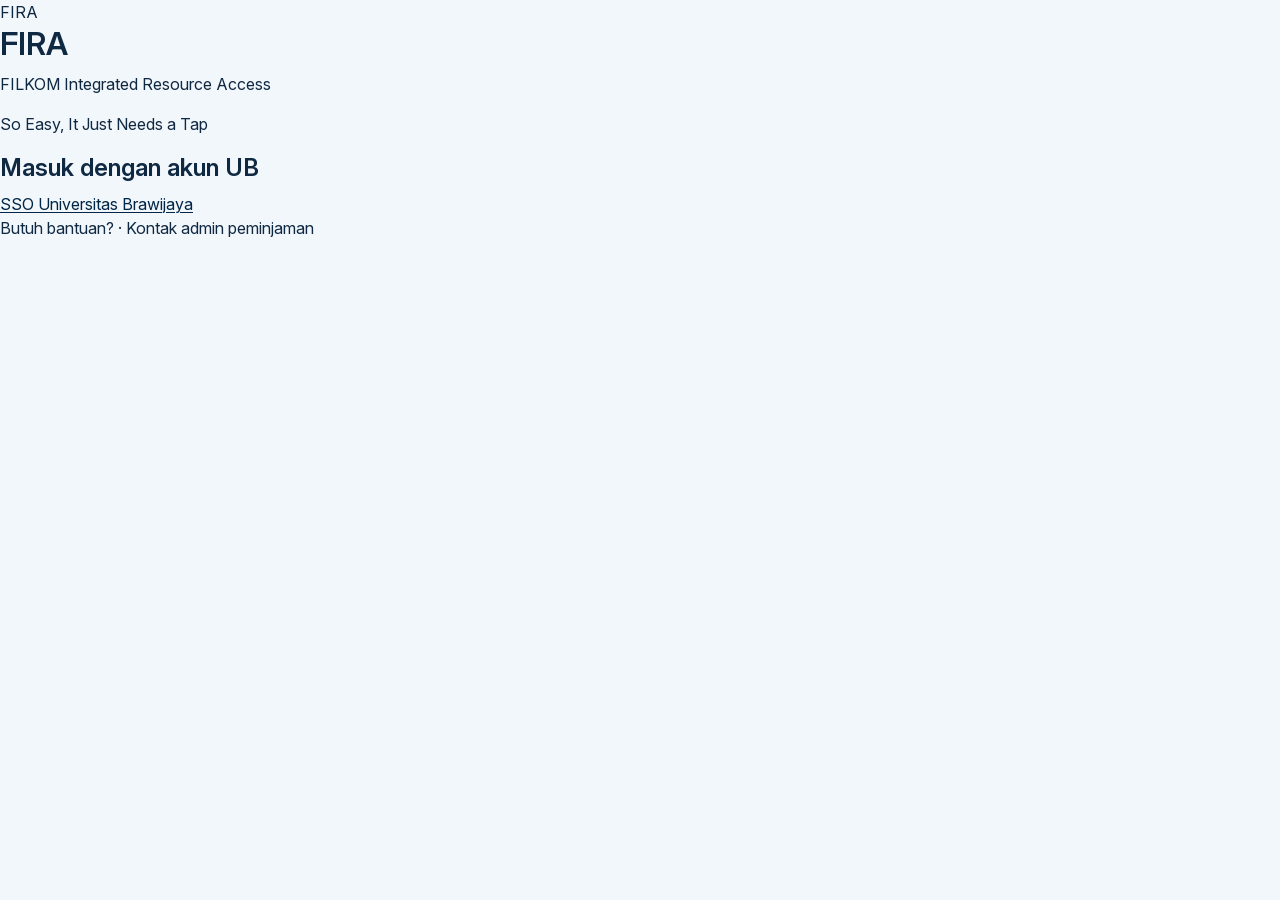
==== commit 6a436fff: "Tahap 1: design tokens, CSS dasar, dan skrip cek kontras WCAG" ====
--- a/index.html
+++ b/index.html
@@ -4,27 +4,27 @@
   <meta charset="utf-8">
   <meta name="viewport" content="width=device-width, initial-scale=1">
   <title>Masuk · FIRA</title>
-  <!-- Sengaja belum ada CSS: tahap ini hanya struktur semantik (setara wireframe lo-fi, IMK 05). -->
+  <link rel="stylesheet" href="css/tokens.css">
+  <link rel="stylesheet" href="css/base.css">
 </head>
 <body>
 
-  <!-- ZONA ATAS: identitas aplikasi. Belum ada sesi pengguna, jadi belum ada <nav>. -->
+  <!-- Header -->
   <header>
     <span>FIRA</span>
   </header>
 
   <main>
-    <!-- Panel identitas: judul halaman + slogan -->
+    <!-- Identitas aplikasi -->
     <section aria-labelledby="judul-aplikasi">
       <h1 id="judul-aplikasi">FIRA</h1>
       <p>FILKOM Integrated Resource Access</p>
       <p>So Easy, It Just Needs a Tap</p>
     </section>
 
-    <!-- Panel masuk: satu aksi utama saja (Hick: n = 1) -->
+    <!-- Panel masuk -->
     <section aria-labelledby="judul-masuk">
       <h2 id="judul-masuk">Masuk dengan akun UB</h2>
-      <!-- SSO = berpindah ke layanan lain, jadi <a>, bukan <button>. Di demo ini langsung ke dashboard. -->
       <a href="dashboard.html">SSO Universitas Brawijaya</a>
     </section>
   </main>
--- a/css/tokens.css
+++ b/css/tokens.css
@@ -0,0 +1,106 @@
+/* Design tokens FIRA */
+
+:root {
+  /* ---------- Primitive: warna ---------- */
+  --white: #ffffff;
+  --navy-900: #002647;
+  --navy-800: #102943;
+  --navy-700: #1e4a7a;
+  --slate-600: #51657b;
+  --slate-400: #7a8ca3;
+  --slate-200: #dce6ef;
+  --slate-100: #f2f7fc;
+  --slate-50: #f5f8fc;
+  --orange-300: #ffa447;
+  --orange-500: #ec831e;
+  --blue-400: #298bd1;
+  --blue-800: #1e40af;
+  --blue-50: #e1f2ff;
+  --purple-800: #513990;
+  --purple-50: #f0ebff;
+  --green-800: #216043;
+  --green-50: #e9f6ef;
+  --amber-800: #884209;
+  --amber-50: #fff5e9;
+  --red-800: #9e3228;
+  --red-50: #fdede9;
+
+  /* ---------- Semantic: warna ---------- */
+  /* 60% permukaan */
+  --color-bg-page: var(--slate-100);
+  --color-bg-surface: var(--white);
+  --color-bg-subtle: var(--slate-50);
+
+  /* 30% teks & struktur */
+  --color-text: var(--navy-800);
+  --color-text-muted: var(--slate-600);
+  --color-text-on-action: var(--white);
+  --color-border-subtle: var(--slate-200);
+  --color-border-control: var(--slate-400);
+
+  /* 10% aksi & aksen */
+  --color-action-primary: var(--navy-900);
+  --color-action-primary-hover: var(--navy-700);
+  --color-action-on-dark: var(--orange-300);
+  --color-accent: var(--orange-500);
+  --color-focus-ring: var(--blue-400);
+
+  /* Status */
+  --color-status-warning: var(--amber-800);
+  --color-status-warning-bg: var(--amber-50);
+  --color-status-danger: var(--red-800);
+  --color-status-danger-bg: var(--red-50);
+  --color-status-success: var(--green-800);
+  --color-status-success-bg: var(--green-50);
+
+  /* Kategori fasilitas */
+  --color-cat-ruangan: var(--blue-800);
+  --color-cat-ruangan-bg: var(--blue-50);
+  --color-cat-peralatan: var(--purple-800);
+  --color-cat-peralatan-bg: var(--purple-50);
+  --color-cat-publikasi: var(--green-800);
+  --color-cat-publikasi-bg: var(--green-50);
+
+  /* ---------- Spasi (8-point) ---------- */
+  --space-1: 0.25rem;  /* 4px */
+  --space-2: 0.5rem;   /* 8px */
+  --space-4: 1rem;     /* 16px */
+  --space-6: 1.5rem;   /* 24px */
+  --space-8: 2rem;     /* 32px */
+  --space-12: 3rem;    /* 48px */
+
+  /* ---------- Tipografi (Major Third 1,25) ---------- */
+  --font-sans: "Inter", Arial, sans-serif;
+  --font-mono: ui-monospace, "JetBrains Mono", Consolas, monospace;
+
+  --text-caption: 0.75rem;   /* 12px */
+  --text-body: 1rem;         /* 16px */
+  --text-h3: 1.25rem;        /* 20px */
+  --text-h2: 1.5rem;         /* 24px */
+  --text-h1: 2rem;           /* 32px */
+
+  --leading-caption: 1rem;   /* 16px */
+  --leading-body: 1.5rem;    /* 24px */
+  --leading-h3: 1.75rem;     /* 28px */
+  --leading-h2: 2rem;        /* 32px */
+  --leading-h1: 2.5rem;      /* 40px */
+
+  --weight-regular: 400;
+  --weight-medium: 500;
+  --weight-semibold: 600;
+  --weight-bold: 700;
+
+  /* ---------- Bentuk ---------- */
+  --radius-sm: 8px;
+  --radius-md: 12px;
+  --radius-lg: 24px;
+  --radius-pill: 999px;
+  --shadow-card: 0 4px 16px rgba(0, 38, 71, 0.08);
+
+  /* ---------- Interaksi ---------- */
+  --size-target: 3rem;       /* 48px, Fitts */
+  --focus-ring: 2px solid var(--color-focus-ring);
+  --focus-offset: 2px;
+  --duration-fast: 100ms;
+  --duration-base: 200ms;
+}
--- a/css/base.css
+++ b/css/base.css
@@ -0,0 +1,80 @@
+/* Dasar: font, reset, tipografi, fokus */
+
+@font-face {
+  font-family: "Inter";
+  src: url("../assets/InterVariable.woff2") format("woff2");
+  font-weight: 100 900;
+  font-display: swap;
+}
+
+*,
+*::before,
+*::after {
+  box-sizing: border-box;
+}
+
+body {
+  margin: 0;
+  background: var(--color-bg-page);
+  color: var(--color-text);
+  font-family: var(--font-sans);
+  font-size: var(--text-body);
+  line-height: var(--leading-body);
+}
+
+/* Tipografi */
+h1, h2, h3, h4 {
+  margin: 0 0 var(--space-2);
+  font-weight: var(--weight-semibold);
+}
+
+h1 { font-size: var(--text-h1); line-height: var(--leading-h1); }
+h2 { font-size: var(--text-h2); line-height: var(--leading-h2); }
+h3 { font-size: var(--text-h3); line-height: var(--leading-h3); }
+h4 { font-size: var(--text-body); line-height: var(--leading-body); }
+
+p {
+  margin: 0 0 var(--space-4);
+}
+
+small,
+caption {
+  font-size: var(--text-caption);
+  line-height: var(--leading-caption);
+}
+
+a {
+  color: var(--color-action-primary);
+  text-decoration-thickness: 1px;
+  text-underline-offset: 2px;
+}
+
+img {
+  max-width: 100%;
+  height: auto;
+}
+
+/* Form mewarisi font halaman */
+button,
+input,
+select,
+textarea {
+  font: inherit;
+  color: inherit;
+}
+
+/* Fokus keyboard */
+:focus-visible {
+  outline: var(--focus-ring);
+  outline-offset: var(--focus-offset);
+}
+
+/* Gerak minimal */
+@media (prefers-reduced-motion: reduce) {
+  *,
+  *::before,
+  *::after {
+    transition-duration: 0.01ms !important;
+    animation-duration: 0.01ms !important;
+  }
+}
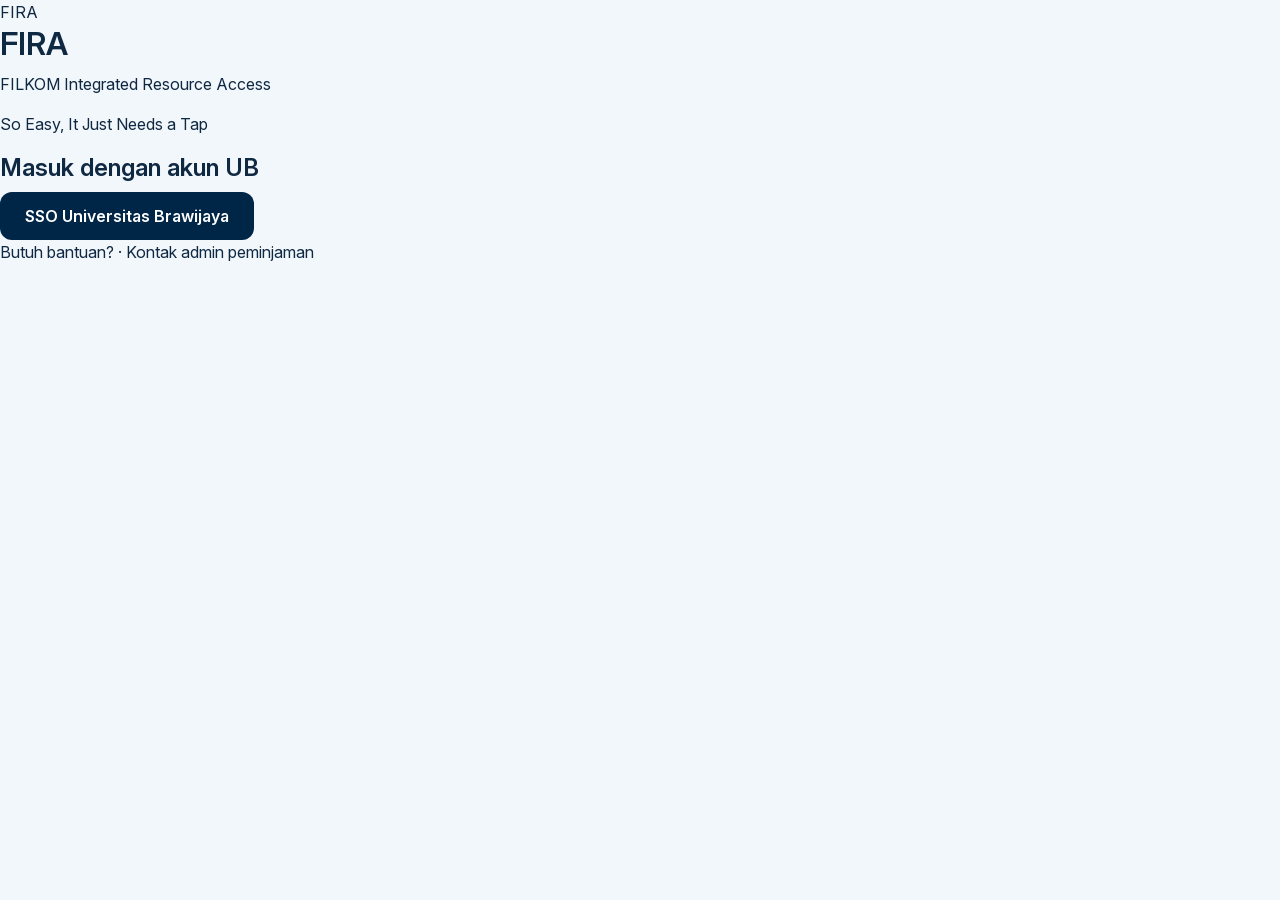
==== commit 158251bf: "Tahap 2: komponen tombol, badge, field, kartu, ikon SVG, dan etalase komponen" ====
--- a/index.html
+++ b/index.html
@@ -6,6 +6,7 @@
   <title>Masuk · FIRA</title>
   <link rel="stylesheet" href="css/tokens.css">
   <link rel="stylesheet" href="css/base.css">
+  <link rel="stylesheet" href="css/components.css">
 </head>
 <body>
 
@@ -25,7 +26,7 @@
     <!-- Panel masuk -->
     <section aria-labelledby="judul-masuk">
       <h2 id="judul-masuk">Masuk dengan akun UB</h2>
-      <a href="dashboard.html">SSO Universitas Brawijaya</a>
+      <a class="btn btn--primary" href="dashboard.html">SSO Universitas Brawijaya</a>
     </section>
   </main>
 
--- a/css/components.css
+++ b/css/components.css
@@ -0,0 +1,213 @@
+/* Komponen: ikon, tombol, badge, field, kartu */
+
+/* ---------- Ikon ---------- */
+.icon {
+  width: 1.25em;
+  height: 1.25em;
+  flex: none;
+  fill: none;
+  stroke: currentColor;
+  stroke-width: 2;
+  stroke-linecap: round;
+  stroke-linejoin: round;
+}
+
+/* ---------- Tombol ---------- */
+.btn {
+  display: inline-flex;
+  align-items: center;
+  justify-content: center;
+  gap: var(--space-2);
+  min-height: var(--size-target);
+  padding: 0 var(--space-6);
+  border: 1px solid transparent;
+  border-radius: var(--radius-md);
+  font-weight: var(--weight-semibold);
+  text-decoration: none;
+  white-space: nowrap;
+  cursor: pointer;
+  transition: background-color var(--duration-fast), border-color var(--duration-fast),
+              transform var(--duration-fast);
+}
+
+.btn:active {
+  transform: scale(0.98);
+}
+
+.btn--primary {
+  background: var(--color-action-primary);
+  color: var(--color-text-on-action);
+}
+
+.btn--primary:hover {
+  background: var(--color-action-primary-hover);
+}
+
+.btn--secondary {
+  background: var(--color-bg-surface);
+  border-color: var(--color-border-subtle);
+  color: var(--color-action-primary);
+}
+
+.btn--secondary:hover {
+  border-color: var(--color-border-control);
+  background: var(--color-bg-subtle);
+}
+
+.btn--on-dark {
+  background: var(--color-action-on-dark);
+  color: var(--color-action-primary);
+}
+
+.btn--on-dark:hover {
+  filter: brightness(1.08);
+}
+
+.btn--sm {
+  min-height: 2.5rem;
+  padding: 0 var(--space-4);
+}
+
+.btn:disabled,
+.btn[aria-disabled="true"] {
+  opacity: 0.45;
+  cursor: not-allowed;
+  transform: none;
+}
+
+/* Loading: tambahkan aria-busy="true" + disabled */
+.btn[aria-busy="true"] {
+  cursor: progress;
+}
+
+.btn[aria-busy="true"]::before {
+  content: "";
+  width: 1em;
+  height: 1em;
+  border: 2px solid currentColor;
+  border-right-color: transparent;
+  border-radius: 50%;
+  animation: putar 700ms linear infinite;
+}
+
+@keyframes putar {
+  to { transform: rotate(360deg); }
+}
+
+/* ---------- Badge status ---------- */
+.badge {
+  display: inline-flex;
+  align-items: center;
+  gap: var(--space-1);
+  margin: 0;
+  padding: var(--space-1) var(--space-2);
+  border-radius: var(--radius-pill);
+  font-size: var(--text-caption);
+  line-height: var(--leading-caption);
+  font-weight: var(--weight-semibold);
+  white-space: nowrap;
+}
+
+.badge--warning { background: var(--color-status-warning-bg); color: var(--color-status-warning); }
+.badge--danger  { background: var(--color-status-danger-bg);  color: var(--color-status-danger); }
+.badge--success { background: var(--color-status-success-bg); color: var(--color-status-success); }
+
+/* ---------- Field ---------- */
+fieldset {
+  margin: 0 0 var(--space-6);
+  padding: 0;
+  border: 0;
+}
+
+legend {
+  margin-bottom: var(--space-4);
+  padding: 0;
+  font-size: var(--text-h3);
+  line-height: var(--leading-h3);
+  font-weight: var(--weight-semibold);
+}
+
+label {
+  display: block;
+  margin-bottom: var(--space-1);
+  font-weight: var(--weight-medium);
+}
+
+input:not([type="checkbox"], [type="radio"]),
+select,
+textarea {
+  display: block;
+  width: 100%;
+  min-height: var(--size-target);
+  margin-bottom: var(--space-4);
+  padding: 0 var(--space-4);
+  border: 1px solid var(--color-border-control);
+  border-radius: var(--radius-sm);
+  background: var(--color-bg-surface);
+  transition: border-color var(--duration-fast);
+}
+
+input:not([type="checkbox"], [type="radio"]):hover,
+select:hover {
+  border-color: var(--color-text-muted);
+}
+
+input[aria-invalid="true"],
+select[aria-invalid="true"] {
+  border-color: var(--color-status-danger);
+}
+
+input:disabled,
+select:disabled {
+  opacity: 0.45;
+  cursor: not-allowed;
+}
+
+input[type="checkbox"],
+input[type="radio"] {
+  width: 1.25rem;
+  height: 1.25rem;
+  margin: 0;
+  vertical-align: middle;
+  accent-color: var(--color-action-primary);
+  cursor: pointer;
+}
+
+input[type="checkbox"] + label,
+input[type="radio"] + label {
+  display: inline;
+  margin: 0 var(--space-6) 0 var(--space-2);
+  vertical-align: middle;
+  cursor: pointer;
+}
+
+.hint {
+  margin-top: calc(-1 * var(--space-2));
+  color: var(--color-text-muted);
+  font-size: var(--text-caption);
+  line-height: var(--leading-caption);
+}
+
+.error {
+  display: flex;
+  align-items: center;
+  gap: var(--space-1);
+  margin-top: calc(-1 * var(--space-2));
+  color: var(--color-status-danger);
+  font-size: var(--text-caption);
+  line-height: var(--leading-caption);
+  font-weight: var(--weight-medium);
+}
+
+.error[hidden] {
+  display: none;
+}
+
+/* ---------- Kartu ---------- */
+.card {
+  padding: var(--space-6);
+  border: 1px solid var(--color-border-subtle);
+  border-radius: var(--radius-lg);
+  background: var(--color-bg-surface);
+  box-shadow: var(--shadow-card);
+}
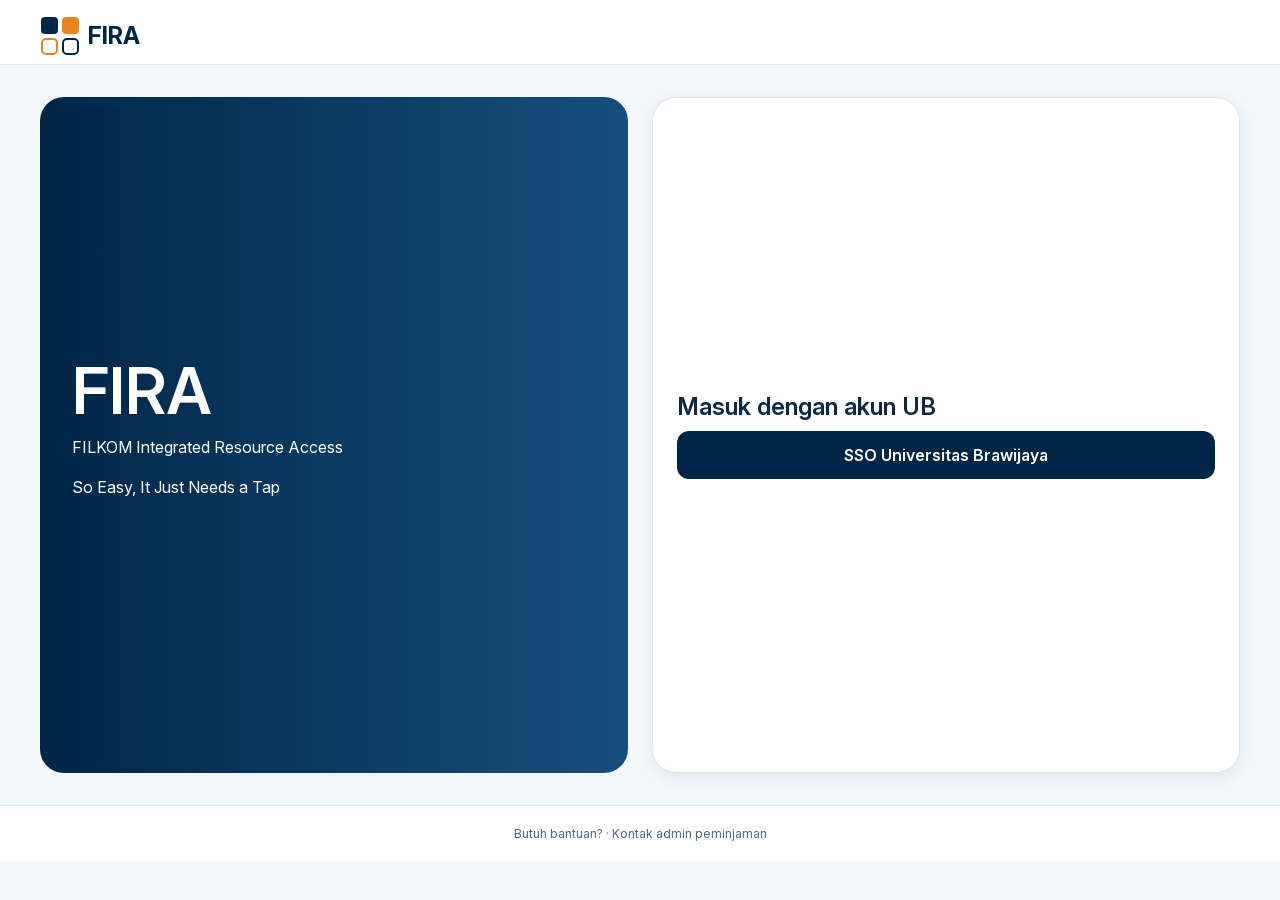
==== commit 6d2a8787: "Tahap 3: layout grid 12 kolom, header, dan breakpoint responsif" ====
--- a/index.html
+++ b/index.html
@@ -7,30 +7,34 @@
   <link rel="stylesheet" href="css/tokens.css">
   <link rel="stylesheet" href="css/base.css">
   <link rel="stylesheet" href="css/components.css">
+  <link rel="stylesheet" href="css/layout.css">
 </head>
 <body>
 
   <!-- Header -->
-  <header>
-    <span>FIRA</span>
+  <header class="site-header">
+    <span class="logo">
+      <svg viewBox="0 0 40 40" aria-hidden="true" focusable="false"><rect x="1" y="1" width="17" height="17" rx="4" fill="#002647"/><rect x="22" y="1" width="17" height="17" rx="4" fill="#ec831e"/><rect x="2" y="23" width="15" height="15" rx="4" fill="none" stroke="#ec831e" stroke-width="2"/><rect x="23" y="23" width="15" height="15" rx="4" fill="none" stroke="#002647" stroke-width="2"/></svg>
+      <span>FIRA</span>
+    </span>
   </header>
 
-  <main>
+  <main class="container grid login">
     <!-- Identitas aplikasi -->
-    <section aria-labelledby="judul-aplikasi">
+    <section class="hero col-6" aria-labelledby="judul-aplikasi">
       <h1 id="judul-aplikasi">FIRA</h1>
       <p>FILKOM Integrated Resource Access</p>
       <p>So Easy, It Just Needs a Tap</p>
     </section>
 
     <!-- Panel masuk -->
-    <section aria-labelledby="judul-masuk">
+    <section class="card col-6" aria-labelledby="judul-masuk">
       <h2 id="judul-masuk">Masuk dengan akun UB</h2>
       <a class="btn btn--primary" href="dashboard.html">SSO Universitas Brawijaya</a>
     </section>
   </main>
 
-  <footer>
+  <footer class="site-footer">
     <p>Butuh bantuan? · Kontak admin peminjaman</p>
   </footer>
 
--- a/css/tokens.css
+++ b/css/tokens.css
@@ -6,6 +6,7 @@
   --navy-900: #002647;
   --navy-800: #102943;
   --navy-700: #1e4a7a;
+  --navy-600: #154f7e;
   --slate-600: #51657b;
   --slate-400: #7a8ca3;
   --slate-200: #dce6ef;
@@ -43,6 +44,7 @@
   --color-action-primary-hover: var(--navy-700);
   --color-action-on-dark: var(--orange-300);
   --color-accent: var(--orange-500);
+  --color-bg-hero: linear-gradient(90deg, var(--navy-900), var(--navy-600));
   --color-focus-ring: var(--blue-400);
 
   /* Status */
@@ -78,12 +80,14 @@
   --text-h3: 1.25rem;        /* 20px */
   --text-h2: 1.5rem;         /* 24px */
   --text-h1: 2rem;           /* 32px */
+  --text-display: 4rem;      /* 64px, judul login */
 
   --leading-caption: 1rem;   /* 16px */
   --leading-body: 1.5rem;    /* 24px */
   --leading-h3: 1.75rem;     /* 28px */
   --leading-h2: 2rem;        /* 32px */
   --leading-h1: 2.5rem;      /* 40px */
+  --leading-display: 4.5rem; /* 72px */
 
   --weight-regular: 400;
   --weight-medium: 500;
@@ -97,6 +101,11 @@
   --radius-pill: 999px;
   --shadow-card: 0 4px 16px rgba(0, 38, 71, 0.08);
 
+  /* ---------- Layout ---------- */
+  --container-max: 75rem;    /* 1200px */
+  --gutter: var(--space-6);  /* 24px desktop */
+  --page-margin: var(--space-4);
+
   /* ---------- Interaksi ---------- */
   --size-target: 3rem;       /* 48px, Fitts */
   --focus-ring: 2px solid var(--color-focus-ring);
--- a/css/layout.css
+++ b/css/layout.css
@@ -0,0 +1,447 @@
+/* Layout: container, grid 12 kolom, header, pola halaman */
+
+/* ---------- Container & grid ---------- */
+.container {
+  width: 100%;
+  max-width: calc(var(--container-max) + 2 * var(--page-margin));
+  margin: 0 auto;
+  padding: var(--space-8) var(--page-margin);
+}
+
+.grid {
+  display: grid;
+  grid-template-columns: repeat(12, minmax(0, 1fr));
+  gap: var(--gutter);
+  align-items: start;
+}
+
+/* Mobile: semua kolom penuh */
+.grid > * {
+  grid-column: 1 / -1;
+  min-width: 0;
+}
+
+@media (min-width: 768px) {
+  :root { --page-margin: var(--space-6); }
+  .col-md-6 { grid-column: span 6; }
+}
+
+@media (min-width: 992px) {
+  .col-4 { grid-column: span 4; }
+  .col-6 { grid-column: span 6; }
+  .col-8 { grid-column: span 8; }
+}
+
+@media (max-width: 575px) {
+  :root { --gutter: var(--space-4); }
+}
+
+/* Tombol di grid tidak melebar */
+.grid > .btn {
+  justify-self: start;
+}
+
+/* Daftar tanpa bullet */
+.list-plain {
+  margin: 0;
+  padding: 0;
+  list-style: none;
+}
+
+/* ---------- Header ---------- */
+.site-header {
+  display: grid;
+  grid-template-columns: 1fr auto;
+  grid-template-areas:
+    "logo profil"
+    "nav  notif";
+  align-items: center;
+  gap: var(--space-2) var(--space-4);
+  padding: var(--space-4) max(var(--page-margin), (100% - var(--container-max)) / 2) 0;
+  border-bottom: 1px solid var(--color-border-subtle);
+  background: var(--color-bg-surface);
+}
+
+.logo {
+  grid-area: logo;
+  display: inline-flex;
+  align-items: center;
+  gap: var(--space-2);
+  justify-self: start;
+  color: var(--color-action-primary);
+  font-size: var(--text-h2);
+  line-height: var(--leading-h2);
+  font-weight: var(--weight-bold);
+  text-decoration: none;
+}
+
+.logo svg {
+  width: 2.5rem;
+  height: 2.5rem;
+}
+
+.profil {
+  grid-area: profil;
+  display: grid;
+  grid-template-columns: auto auto;
+  align-items: center;
+  column-gap: var(--space-2);
+}
+
+.profil img {
+  grid-row: span 2;
+  width: 3rem;
+  height: 3rem;
+  border-radius: 50%;
+  object-fit: cover;
+}
+
+.profil p {
+  margin: 0;
+  font-weight: var(--weight-medium);
+}
+
+.profil p + p {
+  color: var(--color-text-muted);
+  font-size: var(--text-caption);
+  line-height: var(--leading-caption);
+  font-weight: var(--weight-regular);
+  font-variant-numeric: tabular-nums;
+}
+
+.notif {
+  grid-area: notif;
+}
+
+/* Navigasi utama: tab dengan garis aksen */
+.nav-utama {
+  grid-area: nav;
+  overflow-x: auto;
+}
+
+.nav-utama ul {
+  display: flex;
+  gap: var(--space-6);
+  margin: 0;
+  padding: 0;
+  list-style: none;
+}
+
+.nav-utama a {
+  display: block;
+  padding: var(--space-2) 0 var(--space-4);
+  border-bottom: 3px solid transparent;
+  color: var(--color-text-muted);
+  text-decoration: none;
+  white-space: nowrap;
+}
+
+.nav-utama a:hover {
+  color: var(--color-text);
+}
+
+.nav-utama a[aria-current="page"] {
+  border-bottom-color: var(--color-accent);
+  color: var(--color-text);
+  font-weight: var(--weight-semibold);
+}
+
+@media (max-width: 575px) {
+  .site-header {
+    grid-template-columns: 1fr auto auto;
+    grid-template-areas:
+      "logo notif profil"
+      "nav  nav   nav";
+  }
+
+  .profil p { display: none; }
+}
+
+/* ---------- Hero (latar gelap) ---------- */
+.hero {
+  padding: var(--space-8);
+  border-radius: var(--radius-lg);
+  background: var(--color-bg-hero);
+  color: var(--color-text-on-action);
+}
+
+.hero a:not(.btn) {
+  color: inherit;
+}
+
+.aksi {
+  display: flex;
+  flex-wrap: wrap;
+  gap: var(--space-4);
+  align-items: center;
+}
+
+/* ---------- Kartu status (dashboard) ---------- */
+.daftar-status {
+  display: grid;
+  gap: var(--space-4);
+}
+
+.card--status {
+  display: grid;
+  grid-template-columns: 1fr auto;
+  column-gap: var(--space-4);
+}
+
+.card--status > * {
+  grid-column: 1;
+}
+
+.card--status > .badge {
+  grid-column: 2;
+  grid-row: 1;
+  align-self: start;
+}
+
+.card--status > .btn {
+  grid-column: 2;
+  justify-self: end;
+  align-self: end;
+}
+
+.card--status p {
+  margin-bottom: var(--space-2);
+}
+
+.card--status h3 + p {
+  color: var(--color-text-muted);
+}
+
+@media (max-width: 575px) {
+  .card--status > .badge,
+  .card--status > .btn {
+    grid-column: 1;
+    grid-row: auto;
+    justify-self: start;
+    margin-bottom: var(--space-2);
+  }
+}
+
+.text-danger {
+  color: var(--color-status-danger);
+}
+
+/* ---------- Kalender ---------- */
+.kalender table {
+  width: 100%;
+  table-layout: fixed;
+  border-collapse: collapse;
+  text-align: center;
+  font-variant-numeric: tabular-nums;
+}
+
+.kalender caption {
+  margin-bottom: var(--space-4);
+  color: var(--color-text-muted);
+  text-align: left;
+  font-size: var(--text-body);
+  line-height: var(--leading-body);
+}
+
+.kalender th {
+  padding-bottom: var(--space-2);
+  color: var(--color-text-muted);
+  font-size: var(--text-caption);
+  font-weight: var(--weight-medium);
+}
+
+.kalender th abbr {
+  text-decoration: none;
+}
+
+.kalender td {
+  height: var(--size-target);
+  padding: var(--space-1) 0;
+}
+
+.hari {
+  display: inline-flex;
+  flex-direction: column;
+  align-items: center;
+  justify-content: center;
+  width: 2.75rem;
+  height: 2.75rem;
+  border: 0;
+  border-radius: var(--radius-sm);
+  font-weight: var(--weight-semibold);
+  cursor: pointer;
+}
+
+.hari--ruangan   { background: var(--color-cat-ruangan-bg);   color: var(--color-cat-ruangan); }
+.hari--peralatan { background: var(--color-cat-peralatan-bg); color: var(--color-cat-peralatan); }
+.hari--publikasi { background: var(--color-cat-publikasi-bg); color: var(--color-cat-publikasi); }
+
+.hari:hover {
+  outline: 1px solid currentColor;
+}
+
+.legenda {
+  display: flex;
+  flex-wrap: wrap;
+  gap: var(--space-4);
+  margin: var(--space-4) 0 0;
+  padding: 0;
+  list-style: none;
+  font-size: var(--text-caption);
+}
+
+.legenda li::before {
+  content: "";
+  display: inline-block;
+  width: 0.75rem;
+  height: 0.75rem;
+  margin-right: var(--space-1);
+  border-radius: 3px;
+  vertical-align: -1px;
+  background: currentColor;
+}
+
+.legenda .hari--ruangan,
+.legenda .hari--peralatan,
+.legenda .hari--publikasi {
+  background: none;
+}
+
+/* ---------- Segmen kategori (pinjam) ---------- */
+.segmen ul {
+  display: inline-flex;
+  gap: var(--space-1);
+  margin: 0 0 var(--space-6);
+  padding: var(--space-1);
+  border-radius: var(--radius-md);
+  background: var(--color-border-subtle);
+  list-style: none;
+}
+
+.segmen a {
+  display: block;
+  padding: var(--space-2) var(--space-4);
+  border-radius: var(--radius-sm);
+  color: var(--color-text);
+  font-weight: var(--weight-medium);
+  text-decoration: none;
+}
+
+.segmen a:hover,
+.segmen a[aria-current="true"] {
+  background: var(--color-bg-surface);
+}
+
+.panel {
+  margin-bottom: var(--space-12);
+}
+
+.hero + .panel {
+  margin-top: var(--space-8);
+}
+
+/* ---------- Langkah alur (prosedur) ---------- */
+.langkah {
+  display: grid;
+  gap: var(--space-4);
+  margin: 0;
+  padding: 0;
+  list-style: none;
+  counter-reset: langkah;
+}
+
+.langkah li {
+  counter-increment: langkah;
+}
+
+.langkah li::before {
+  content: counter(langkah);
+  display: grid;
+  place-items: center;
+  width: 2rem;
+  height: 2rem;
+  margin-bottom: var(--space-2);
+  border-radius: 50%;
+  background: var(--color-action-primary);
+  color: var(--color-text-on-action);
+  font-weight: var(--weight-semibold);
+}
+
+@media (min-width: 768px) {
+  .langkah { grid-template-columns: repeat(4, 1fr); }
+}
+
+.checklist li {
+  padding: var(--space-4) 0;
+  border-bottom: 1px solid var(--color-border-subtle);
+}
+
+.checklist li:last-child {
+  border-bottom: 0;
+}
+
+.checklist .hint {
+  margin: var(--space-1) 0 0 calc(1.25rem + var(--space-2));
+}
+
+/* ---------- Ringkasan (dl) ---------- */
+.ringkasan dl {
+  margin: 0 0 var(--space-4);
+}
+
+.ringkasan dt {
+  color: var(--color-text-muted);
+  font-size: var(--text-caption);
+  line-height: var(--leading-caption);
+}
+
+.ringkasan dd {
+  margin: 0 0 var(--space-4);
+  font-weight: var(--weight-medium);
+}
+
+.ringkasan > a:not(.btn) {
+  display: inline-block;
+  margin-bottom: var(--space-4);
+}
+
+.ringkasan .btn {
+  width: 100%;
+  margin-top: var(--space-2);
+}
+
+/* ---------- Login ---------- */
+.login {
+  min-height: calc(100vh - 10rem);
+  align-items: stretch;
+}
+
+.login .hero {
+  display: flex;
+  flex-direction: column;
+  justify-content: center;
+}
+
+.login .hero h1 {
+  font-size: var(--text-display);
+  line-height: var(--leading-display);
+}
+
+.login .card {
+  display: flex;
+  flex-direction: column;
+  justify-content: center;
+}
+
+.site-footer {
+  padding: var(--space-4) var(--page-margin);
+  border-top: 1px solid var(--color-border-subtle);
+  background: var(--color-bg-surface);
+  color: var(--color-text-muted);
+  text-align: center;
+  font-size: var(--text-caption);
+}
+
+.site-footer p {
+  margin: 0;
+}
